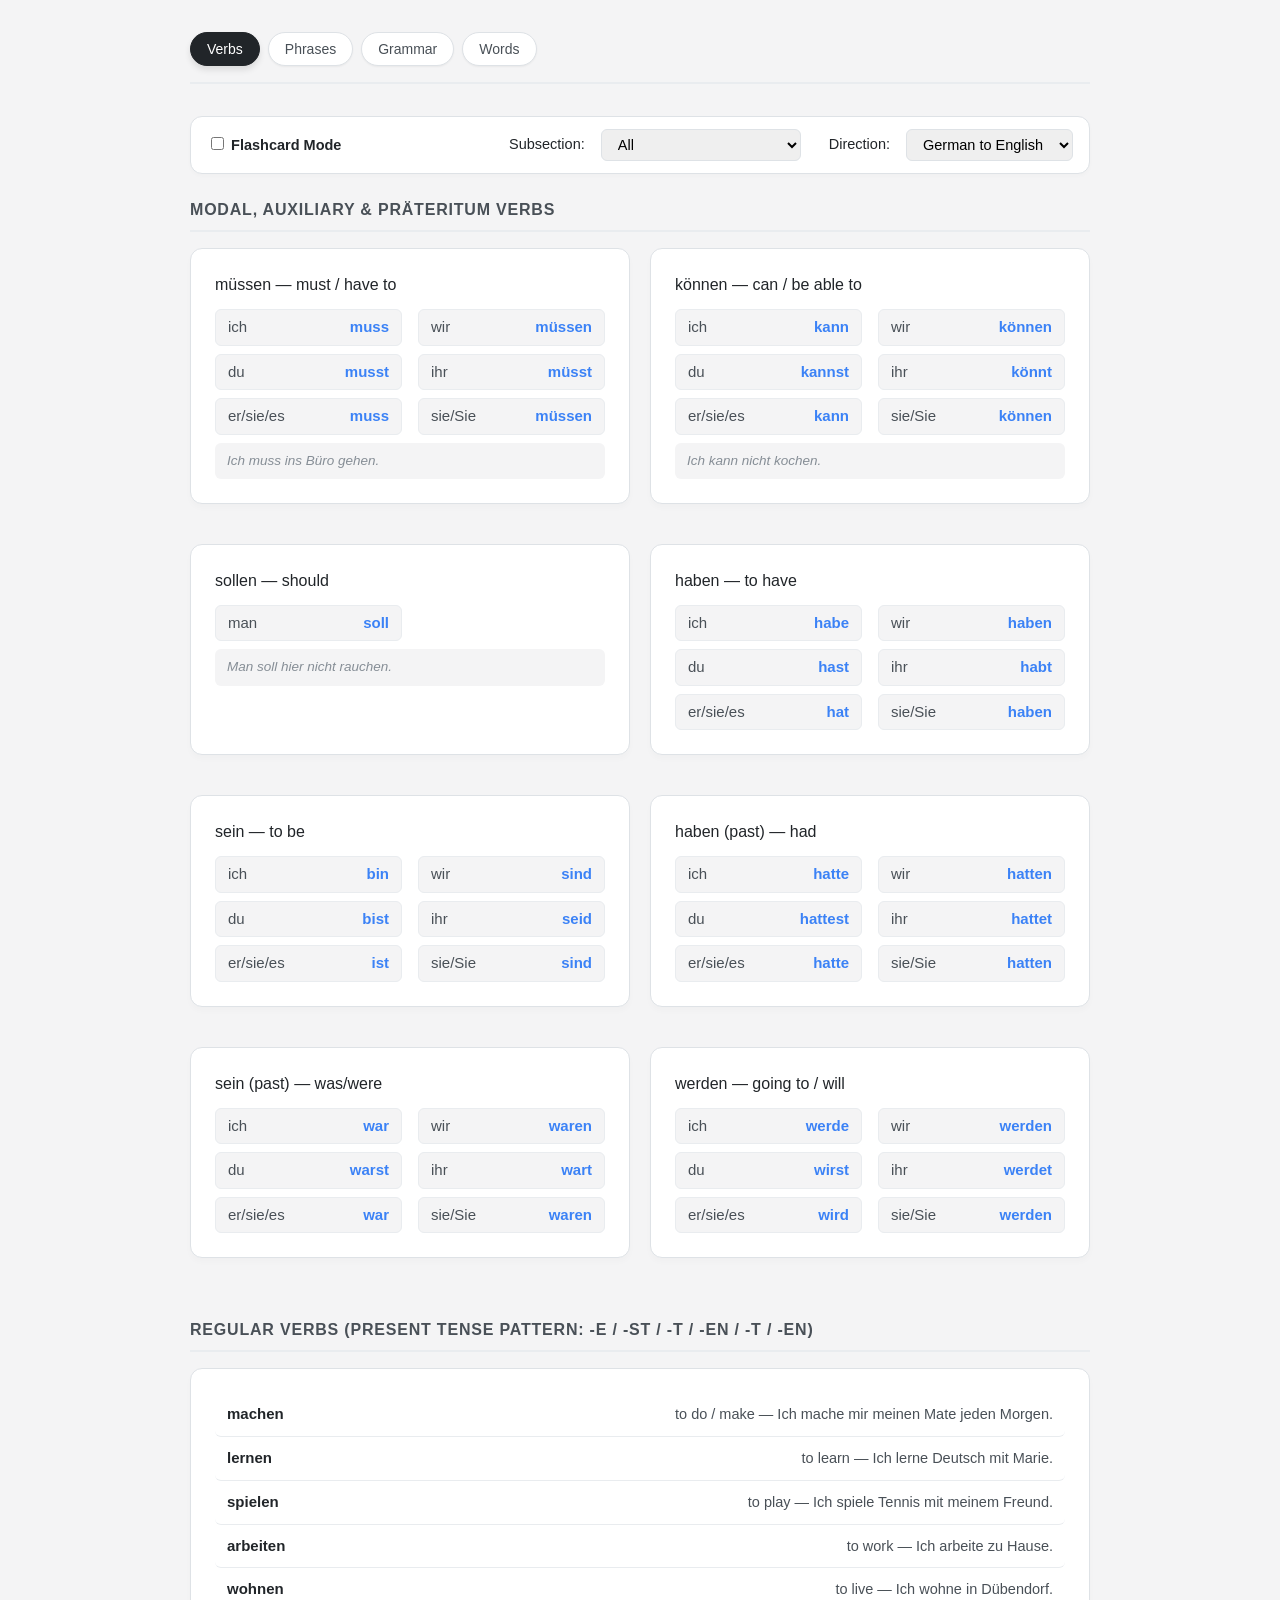
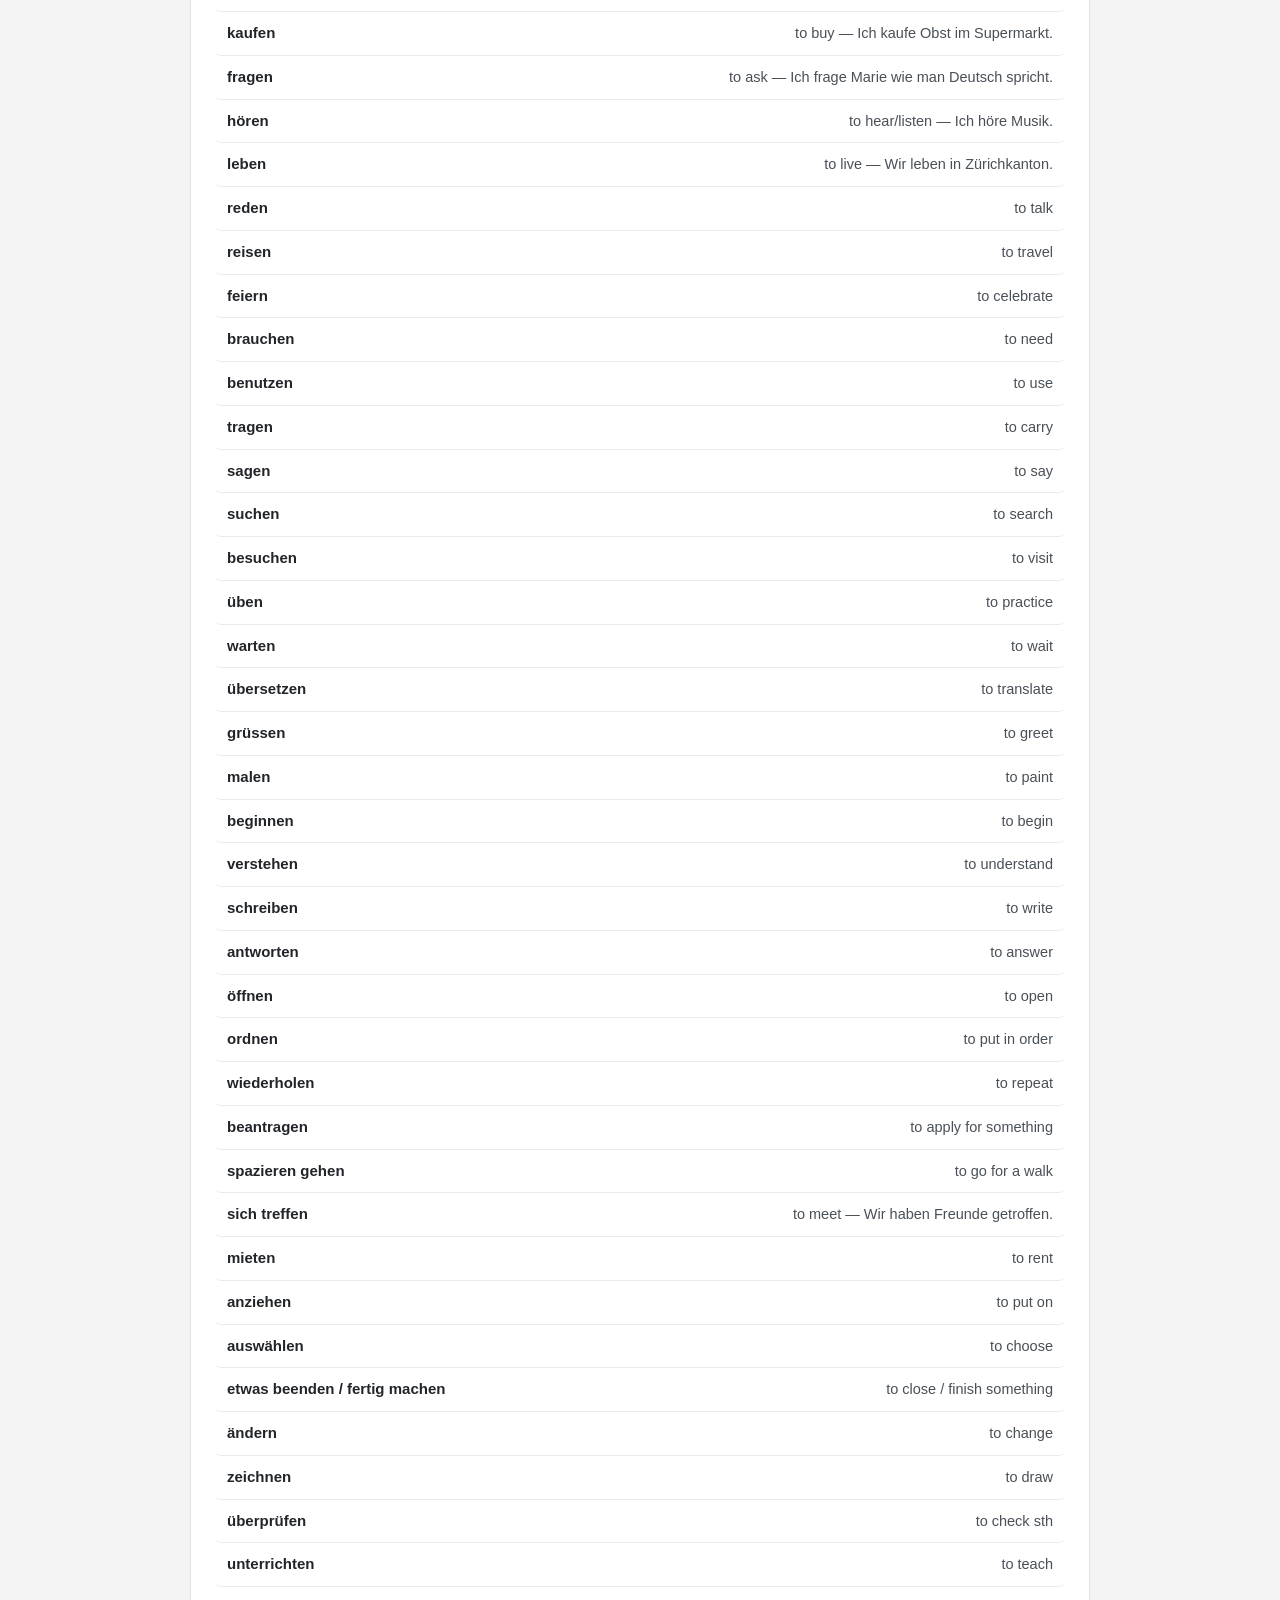
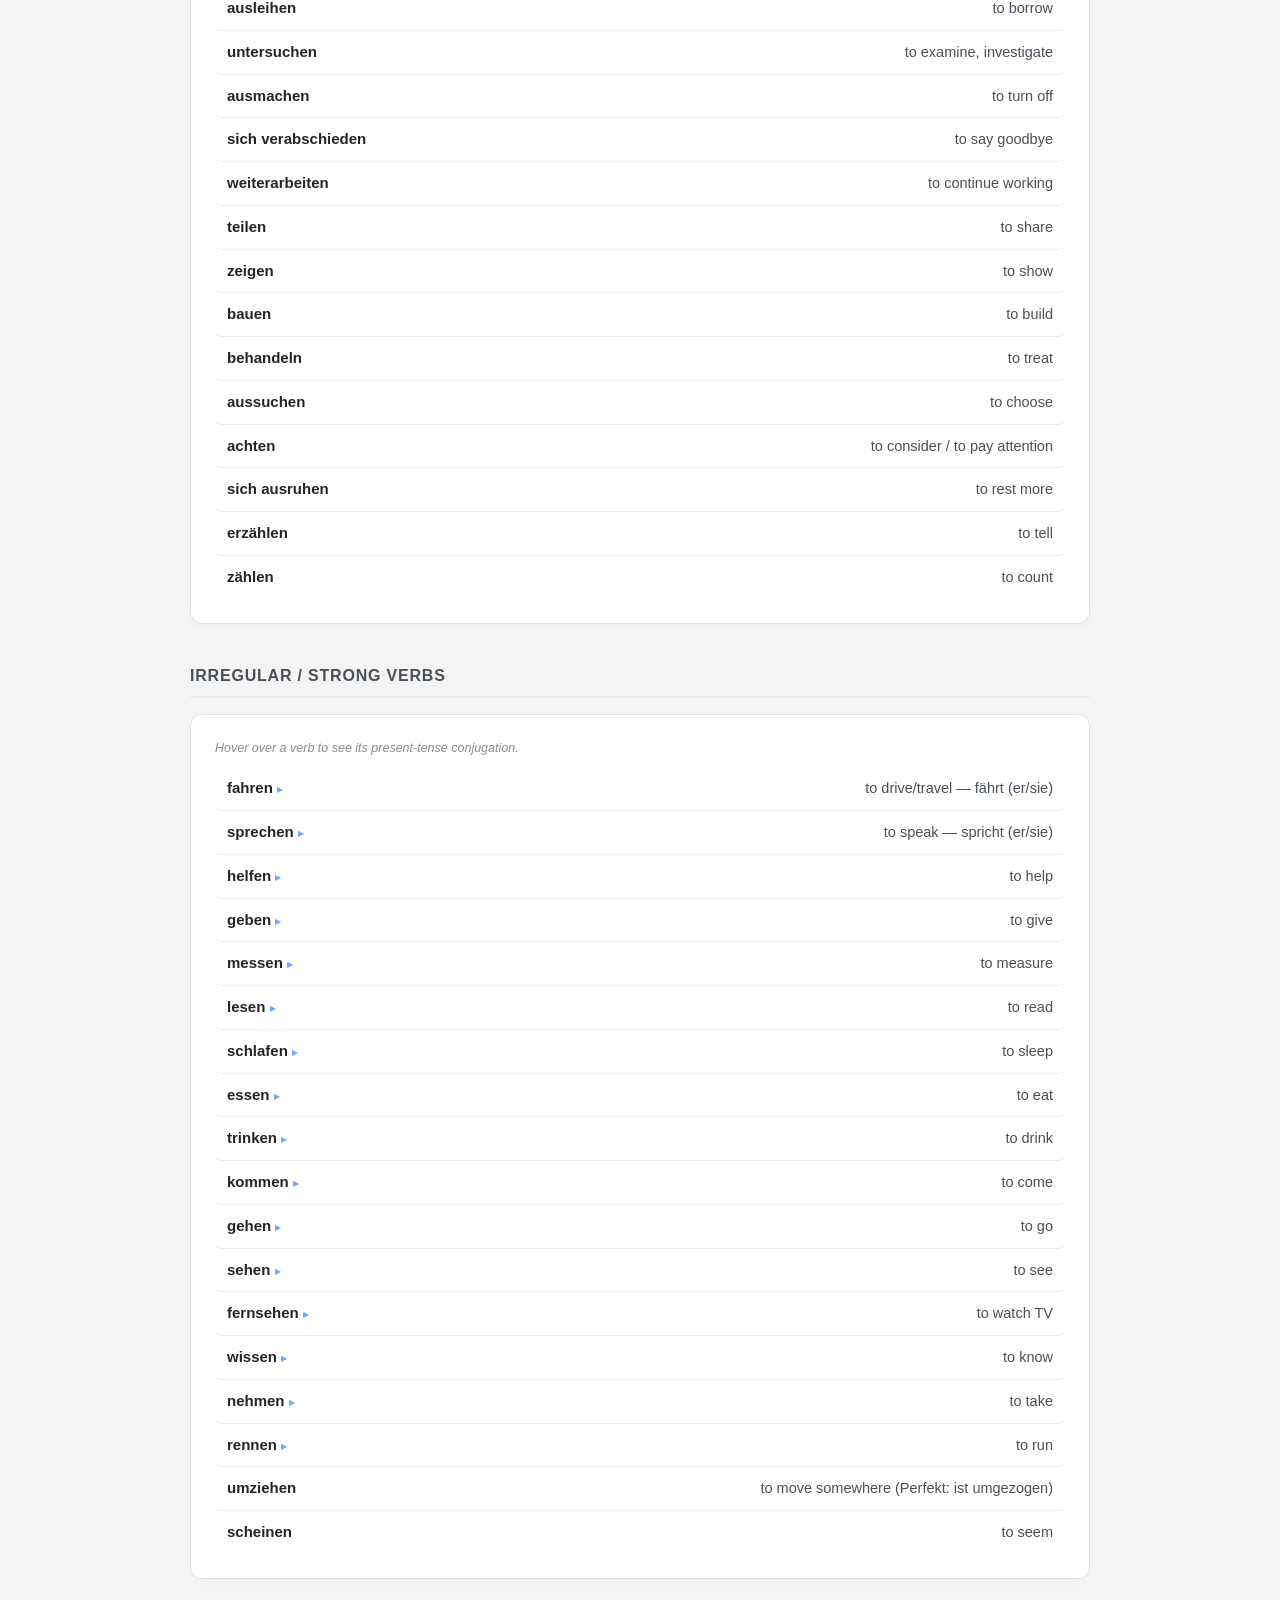
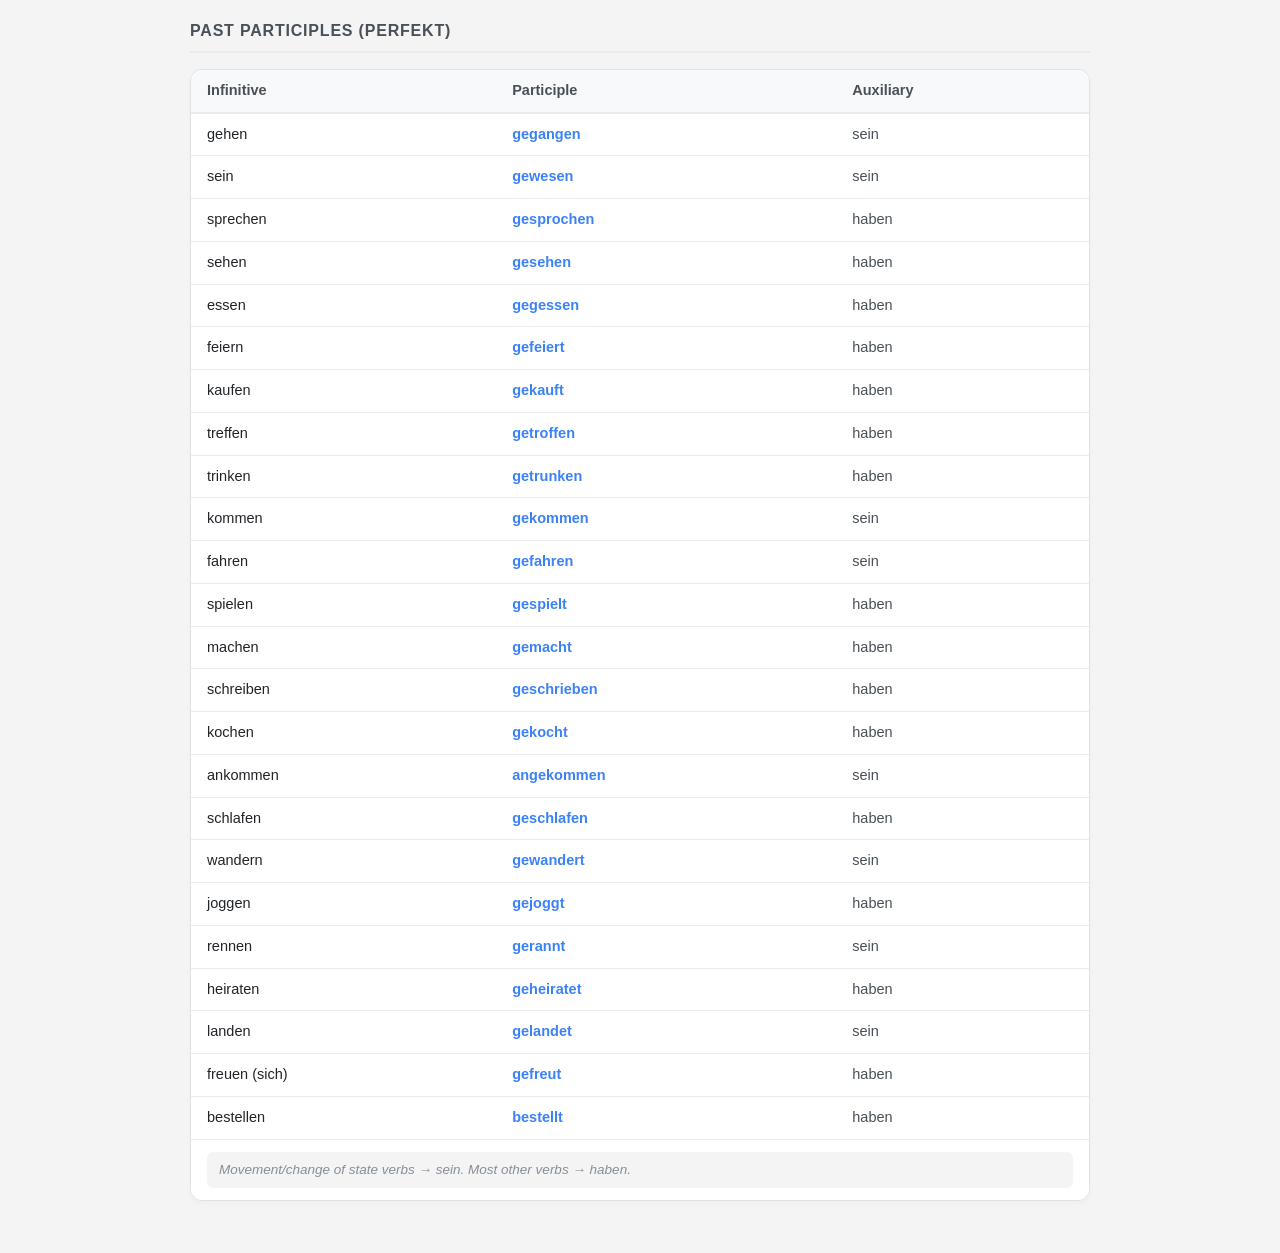
==== index.html @ 693af7bb "Rename file for github pages" ====
<!DOCTYPE html>
<html lang="de">
<head>
  <meta charset="UTF-8">
  <meta name="viewport" content="width=device-width, initial-scale=1.0">
  <title>German Study Notes</title>
</head>
<body>
<h2 class="sr-only">German study notes organized by category with tabs for verbs, phrases, grammar, vocabulary, and
  connectors</h2>

<style>
  :root {
    --color-background-primary: #ffffff;
    --color-background-secondary: #f4f4f5;
    --color-border-primary: #dee2e6;
    --color-border-secondary: #e9ecef;
    --color-border-tertiary: #f8f9fa;
    --color-text-primary: #212529;
    --color-text-secondary: #495057;
    --color-text-tertiary: #868e96;
    --color-accent: #3b82f6;
    --color-accent-light: #eff6ff;
    --border-radius-lg: 12px;
    --border-radius-sm: 6px;
    --tab-active-bg: var(--color-text-primary);
  }

  body {
    margin: 0 auto;
    max-width: 900px;
    padding: 2rem 1.5rem;
    font-family: -apple-system, BlinkMacSystemFont, "Segoe UI", Roboto, Helvetica, Arial, sans-serif;
    background-color: var(--color-background-secondary);
    color: var(--color-text-primary);
    line-height: 1.5;
  }

  .sr-only {
    position: absolute;
    width: 1px;
    height: 1px;
    padding: 0;
    margin: -1px;
    overflow: hidden;
    clip: rect(0, 0, 0, 0);
    white-space: nowrap;
    border-width: 0;
  }

  .nav {
    display: flex;
    flex-wrap: wrap;
    gap: 8px;
    padding: 0 0 1rem;
    border-bottom: 2px solid var(--color-border-secondary);
    margin-bottom: 2rem;
  }

  .tab {
    font-size: 14px;
    font-weight: 500;
    padding: 8px 16px;
    border-radius: 24px;
    border: 1px solid var(--color-border-primary);
    background: var(--color-background-primary);
    cursor: pointer;
    color: var(--color-text-secondary);
    transition: all 0.2s ease;
    box-shadow: 0 1px 2px rgba(0, 0, 0, 0.05);
  }

  .tab:hover {
    background: var(--color-border-tertiary);
    color: var(--color-text-primary);
  }

  .tab.active {
    background: var(--tab-active-bg);
    color: var(--color-background-primary);
    border-color: var(--tab-active-bg);
    box-shadow: 0 4px 6px rgba(0, 0, 0, 0.1);
  }

  .section {
    display: none;
    animation: fadeIn 0.3s ease;
  }

  .section.visible {
    display: block;
  }

  @keyframes fadeIn {
    from {
      opacity: 0;
      transform: translateY(5px);
    }

    to {
      opacity: 1;
      transform: translateY(0);
    }
  }

  h3 {
    font-size: 16px;
    font-weight: 600;
    color: var(--color-text-secondary);
    text-transform: uppercase;
    letter-spacing: 0.05em;
    margin: 2.5rem 0 1rem;
    border-bottom: 2px solid var(--color-border-secondary);
    padding-bottom: 8px;
  }

  h3:first-child {
    margin-top: 0;
  }

  .card {
    background: var(--color-background-primary);
    border: 1px solid var(--color-border-primary);
    border-radius: var(--border-radius-lg);
    padding: 1.5rem;
    margin-bottom: 1.25rem;
    box-shadow: 0 4px 6px rgba(0, 0, 0, 0.02);
  }

  .row {
    display: flex;
    justify-content: space-between;
    align-items: baseline;
    gap: 1.5rem;
    padding: 10px 12px;
    border-bottom: 1px solid var(--color-border-secondary);
    font-size: 15px;
    border-radius: var(--border-radius-sm);
    transition: background-color 0.15s;
  }

  .row:hover {
    background-color: var(--color-background-secondary);
  }

  .row:last-child {
    border-bottom: none;
  }

  .de {
    font-weight: 600;
    color: var(--color-text-primary);
    flex: 1;
  }

  .en {
    color: var(--color-text-secondary);
    font-size: 14.5px;
    text-align: right;
    flex: 1;
  }

  .note {
    font-size: 13.5px;
    color: var(--color-text-tertiary);
    margin-top: 8px;
    font-style: italic;
    padding: 8px 12px;
    background: var(--color-background-secondary);
    border-radius: var(--border-radius-sm);
  }

  .conj-grid {
    display: grid;
    grid-template-columns: 1fr 1fr;
    gap: 8px 16px;
    font-size: 15px;
    margin-top: 12px;
  }

  .conj-row {
    display: flex;
    justify-content: space-between;
    padding: 6px 12px;
    background: var(--color-background-secondary);
    border-radius: var(--border-radius-sm);
    border: 1px solid var(--color-border-secondary);
  }

  .pronoun {
    color: var(--color-text-secondary);
    font-weight: 500;
  }

  .verb-form {
    font-weight: 600;
    color: var(--color-accent);
  }

  .two-col {
    display: grid;
    grid-template-columns: 1fr 1fr;
    gap: 20px;
  }

  .phrase-block {
    border-left: 4px solid var(--color-accent);
    padding: 12px 16px;
    margin-bottom: 16px;
    background: var(--color-accent-light);
    border-radius: 0 var(--border-radius-sm) var(--border-radius-sm) 0;
  }

  .phrase-de {
    font-weight: 600;
    font-size: 16px;
    margin-bottom: 4px;
    color: var(--color-text-primary);
  }

  .phrase-en {
    font-size: 14.5px;
    color: var(--color-text-secondary);
  }

  .phrase-note {
    font-size: 13px;
    color: var(--color-text-secondary);
    margin-top: 6px;
    font-style: italic;
    opacity: 0.8;
  }

  .search-bar {
    width: 100%;
    box-sizing: border-box;
    margin-bottom: 1.5rem;
    font-size: 15px;
    padding: 10px 16px;
    border: 1px solid var(--color-border-primary);
    border-radius: var(--border-radius-lg);
    box-shadow: inset 0 1px 3px rgba(0, 0, 0, 0.05);
  }

  .table-wrapper {
    overflow: visible;
    border: 1px solid var(--color-border-secondary);
    border-radius: var(--border-radius-sm);
  }

  .table-styled {
    width: 100%;
    border-collapse: collapse;
    font-size: 14.5px;
  }

  .table-styled th {
    text-align: left;
    padding: 10px 16px;
    background: var(--color-border-tertiary);
    font-weight: 600;
    color: var(--color-text-secondary);
    border-bottom: 2px solid var(--color-border-secondary);
    white-space: nowrap;
  }

  .table-styled td {
    padding: 10px 16px;
    border-bottom: 1px solid var(--color-border-secondary);
  }

  .table-styled tr:hover td {
    background-color: var(--color-background-secondary);
  }

  /* Flashcards Styles */
  .controls-bar {
    display: flex;
    gap: 16px;
    align-items: center;
    margin-bottom: 1.5rem;
    padding: 12px 16px;
    background: var(--color-background-primary);
    border: 1px solid var(--color-border-primary);
    border-radius: var(--border-radius-lg);
    box-shadow: 0 2px 4px rgba(0, 0, 0, 0.02);
    flex-wrap: wrap;
  }

  .controls-bar select,
  .controls-bar input,
  .controls-bar label {
    font-size: 14.5px;
    cursor: pointer;
  }

  .controls-bar select {
    padding: 6px 12px;
    border-radius: var(--border-radius-sm);
    border: 1px solid var(--color-border-primary);
  }

  .fc-container {
    display: flex;
    flex-direction: column;
    align-items: center;
    margin-top: 1rem;
  }

  .fc-stats {
    font-size: 14px;
    color: var(--color-text-secondary);
    margin-bottom: 12px;
    font-weight: 500;
  }

  .fc-card {
    width: 100%;
    max-width: 600px;
    min-height: 250px;
    background: var(--color-background-primary);
    border: 2px solid var(--color-border-primary);
    border-radius: var(--border-radius-lg);
    box-shadow: 0 8px 16px rgba(0, 0, 0, 0.06);
    display: flex;
    flex-direction: column;
    justify-content: center;
    align-items: center;
    text-align: center;
    padding: 2rem;
    cursor: pointer;
    transition: transform 0.2s, box-shadow 0.2s;
    position: relative;
  }

  .fc-card:hover {
    transform: translateY(-2px);
    box-shadow: 0 12px 20px rgba(0, 0, 0, 0.08);
  }

  .fc-content {
    font-size: 20px;
    font-weight: 500;
    width: 100%;
  }

  .fc-content.back {
    margin-top: 24px;
    padding-top: 24px;
    border-top: 1px dashed var(--color-border-secondary);
    color: var(--color-accent);
  }

  .fc-nav-buttons {
    display: flex;
    gap: 16px;
    margin-top: 24px;
  }

  .fc-nav-buttons button {
    padding: 10px 24px;
    font-size: 15px;
    font-weight: 600;
    border: none;
    background: var(--color-text-primary);
    color: #fff;
    border-radius: 24px;
    cursor: pointer;
    transition: opacity 0.2s;
  }

  .fc-nav-buttons button:hover {
    opacity: 0.85;
  }

  @media (max-width: 600px) {
    .two-col {
      grid-template-columns: 1fr;
    }

    .row {
      flex-direction: column;
      align-items: flex-start;
      gap: 4px;
    }

    .en {
      text-align: left;
    }
  }

  /* Hover conjugation tooltip */
  .has-conj {
    position: relative;
    cursor: default;
  }

  .has-conj::after {
    content: " ▸";
    font-size: 11px;
    color: var(--color-accent);
    opacity: 0.7;
  }

  .conj-tooltip {
    display: none;
    position: absolute;
    left: 0;
    top: calc(100% + 6px);
    z-index: 100;
    background: var(--color-background-primary);
    border: 1px solid var(--color-border-primary);
    border-radius: var(--border-radius-lg);
    box-shadow: 0 8px 24px rgba(0, 0, 0, 0.12);
    padding: 12px 14px;
    min-width: 220px;
    font-size: 13px;
    color: var(--color-text-primary);
    white-space: nowrap;
    pointer-events: none;
  }

  .has-conj:hover .conj-tooltip,
  .has-conj:focus .conj-tooltip {
    display: block;
  }

  .conj-tooltip .ct-title {
    font-weight: 600;
    font-size: 12px;
    text-transform: uppercase;
    letter-spacing: 0.06em;
    color: var(--color-text-tertiary);
    margin-bottom: 8px;
  }

  .conj-tooltip .ct-grid {
    display: grid;
    grid-template-columns: 1fr 1fr;
    gap: 4px 16px;
  }

  .conj-tooltip .ct-row {
    display: flex;
    gap: 6px;
  }

  .conj-tooltip .ct-pro {
    color: var(--color-text-secondary);
    min-width: 52px;
  }

  .conj-tooltip .ct-vf {
    font-weight: 600;
    color: var(--color-accent);
  }

  .conj-tooltip .ct-aux {
    font-size: 11px;
    color: var(--color-text-tertiary);
    margin-top: 8px;
    padding-top: 6px;
    border-top: 1px solid var(--color-border-secondary);
  }
</style>

<div class="nav">
  <button class="tab active" onclick="show('verbs')">Verbs</button>
  <button class="tab" onclick="show('phrases')">Phrases</button>
  <button class="tab" onclick="show('grammar')">Grammar</button>
  <button class="tab" onclick="show('words')">Words</button>
</div>

<div class="controls-bar">
  <label style="font-weight: 600;">
    <input type="checkbox" id="flashcardToggle" onchange="toggleFlashcards()"> Flashcard Mode
  </label>
  <div style="flex:1"></div>
  <label>Subsection:</label>
  <select id="flashcardSubsection" onchange="regenerateFlashcards()" style="max-width:200px; margin-right:12px;">
    <option value="all">All</option>
  </select>
  <label>Direction:</label>
  <select id="flashcardDirection" onchange="regenerateFlashcards()">
    <option value="de-en">German to English</option>
    <option value="en-de">English to German</option>
    <option value="random">Random</option>
  </select>
</div>

<div id="flashcards-wrapper" class="section">
  <div class="fc-container">
    <div class="fc-stats">Card <span id="fc-current">0</span> of <span id="fc-total">0</span></div>
    <div class="fc-card" onclick="flipCard()">
      <div class="fc-content front" id="fc-front">No cards available in this section.</div>
      <div class="fc-content back" id="fc-back" style="display:none;"></div>
      <div style="position:absolute; bottom: 8px; right: 12px; font-size:11px; color:var(--color-text-tertiary);">Click
        card to reveal</div>
    </div>
    <div class="fc-nav-buttons">
      <button onclick="prevCard(event)">Previous</button>
      <button onclick="nextCard(event)">Next</button>
    </div>
  </div>
</div>

<div id="verbs" class="section visible">

  <h3>Modal, Auxiliary & Präteritum verbs</h3>
  <div class="two-col">
    <div class="card">
      <div style="font-weight:500;margin-bottom:8px">müssen — must / have to</div>
      <div class="conj-grid">
        <div class="conj-row"><span class="pronoun">ich</span><span class="verb-form">muss</span></div>
        <div class="conj-row"><span class="pronoun">wir</span><span class="verb-form">müssen</span></div>
        <div class="conj-row"><span class="pronoun">du</span><span class="verb-form">musst</span></div>
        <div class="conj-row"><span class="pronoun">ihr</span><span class="verb-form">müsst</span></div>
        <div class="conj-row"><span class="pronoun">er/sie/es</span><span class="verb-form">muss</span></div>
        <div class="conj-row"><span class="pronoun">sie/Sie</span><span class="verb-form">müssen</span></div>
      </div>
      <div class="note" style="margin-top:8px">Ich muss ins Büro gehen.</div>
    </div>
    <div class="card">
      <div style="font-weight:500;margin-bottom:8px">können — can / be able to</div>
      <div class="conj-grid">
        <div class="conj-row"><span class="pronoun">ich</span><span class="verb-form">kann</span></div>
        <div class="conj-row"><span class="pronoun">wir</span><span class="verb-form">können</span></div>
        <div class="conj-row"><span class="pronoun">du</span><span class="verb-form">kannst</span></div>
        <div class="conj-row"><span class="pronoun">ihr</span><span class="verb-form">könnt</span></div>
        <div class="conj-row"><span class="pronoun">er/sie/es</span><span class="verb-form">kann</span></div>
        <div class="conj-row"><span class="pronoun">sie/Sie</span><span class="verb-form">können</span></div>
      </div>
      <div class="note" style="margin-top:8px">Ich kann nicht kochen.</div>
    </div>
    <div class="card">
      <div style="font-weight:500;margin-bottom:8px">sollen — should</div>
      <div class="conj-grid">
        <div class="conj-row"><span class="pronoun">man</span><span class="verb-form">soll</span></div>
      </div>
      <div class="note" style="margin-top:8px">Man soll hier nicht rauchen.</div>
    </div>
    <div class="card">
      <div style="font-weight:500;margin-bottom:8px">haben — to have</div>
      <div class="conj-grid">
        <div class="conj-row"><span class="pronoun">ich</span><span class="verb-form">habe</span></div>
        <div class="conj-row"><span class="pronoun">wir</span><span class="verb-form">haben</span></div>
        <div class="conj-row"><span class="pronoun">du</span><span class="verb-form">hast</span></div>
        <div class="conj-row"><span class="pronoun">ihr</span><span class="verb-form">habt</span></div>
        <div class="conj-row"><span class="pronoun">er/sie/es</span><span class="verb-form">hat</span></div>
        <div class="conj-row"><span class="pronoun">sie/Sie</span><span class="verb-form">haben</span></div>
      </div>
    </div>
    <div class="card">
      <div style="font-weight:500;margin-bottom:8px">sein — to be</div>
      <div class="conj-grid">
        <div class="conj-row"><span class="pronoun">ich</span><span class="verb-form">bin</span></div>
        <div class="conj-row"><span class="pronoun">wir</span><span class="verb-form">sind</span></div>
        <div class="conj-row"><span class="pronoun">du</span><span class="verb-form">bist</span></div>
        <div class="conj-row"><span class="pronoun">ihr</span><span class="verb-form">seid</span></div>
        <div class="conj-row"><span class="pronoun">er/sie/es</span><span class="verb-form">ist</span></div>
        <div class="conj-row"><span class="pronoun">sie/Sie</span><span class="verb-form">sind</span></div>
      </div>
    </div>
    <div class="card">
      <div style="font-weight:500;margin-bottom:8px">haben (past) — had</div>
      <div class="conj-grid">
        <div class="conj-row"><span class="pronoun">ich</span><span class="verb-form">hatte</span></div>
        <div class="conj-row"><span class="pronoun">wir</span><span class="verb-form">hatten</span></div>
        <div class="conj-row"><span class="pronoun">du</span><span class="verb-form">hattest</span></div>
        <div class="conj-row"><span class="pronoun">ihr</span><span class="verb-form">hattet</span></div>
        <div class="conj-row"><span class="pronoun">er/sie/es</span><span class="verb-form">hatte</span></div>
        <div class="conj-row"><span class="pronoun">sie/Sie</span><span class="verb-form">hatten</span></div>
      </div>
    </div>
    <div class="card">
      <div style="font-weight:500;margin-bottom:8px">sein (past) — was/were</div>
      <div class="conj-grid">
        <div class="conj-row"><span class="pronoun">ich</span><span class="verb-form">war</span></div>
        <div class="conj-row"><span class="pronoun">wir</span><span class="verb-form">waren</span></div>
        <div class="conj-row"><span class="pronoun">du</span><span class="verb-form">warst</span></div>
        <div class="conj-row"><span class="pronoun">ihr</span><span class="verb-form">wart</span></div>
        <div class="conj-row"><span class="pronoun">er/sie/es</span><span class="verb-form">war</span></div>
        <div class="conj-row"><span class="pronoun">sie/Sie</span><span class="verb-form">waren</span></div>
      </div>
    </div>
    <div class="card">
      <div style="font-weight:500;margin-bottom:8px">werden — going to / will</div>
      <div class="conj-grid">
        <div class="conj-row"><span class="pronoun">ich</span><span class="verb-form">werde</span></div>
        <div class="conj-row"><span class="pronoun">wir</span><span class="verb-form">werden</span></div>
        <div class="conj-row"><span class="pronoun">du</span><span class="verb-form">wirst</span></div>
        <div class="conj-row"><span class="pronoun">ihr</span><span class="verb-form">werdet</span></div>
        <div class="conj-row"><span class="pronoun">er/sie/es</span><span class="verb-form">wird</span></div>
        <div class="conj-row"><span class="pronoun">sie/Sie</span><span class="verb-form">werden</span></div>
      </div>
    </div>
  </div>

  <h3>Regular verbs (present tense pattern: -e / -st / -t / -en / -t / -en)</h3>
  <div class="card">
    <div class="row"><span class="de">machen</span><span class="en">to do / make — Ich mache mir meinen Mate jeden
        Morgen.</span></div>
    <div class="row"><span class="de">lernen</span><span class="en">to learn — Ich lerne Deutsch mit Marie.</span></div>
    <div class="row"><span class="de">spielen</span><span class="en">to play — Ich spiele Tennis mit meinem
        Freund.</span></div>
    <div class="row"><span class="de">arbeiten</span><span class="en">to work — Ich arbeite zu Hause.</span></div>
    <div class="row"><span class="de">wohnen</span><span class="en">to live — Ich wohne in Dübendorf.</span></div>
    <div class="row"><span class="de">kaufen</span><span class="en">to buy — Ich kaufe Obst im Supermarkt.</span></div>
    <div class="row"><span class="de">fragen</span><span class="en">to ask — Ich frage Marie wie man Deutsch
        spricht.</span></div>
    <div class="row"><span class="de">hören</span><span class="en">to hear/listen — Ich höre Musik.</span></div>
    <div class="row"><span class="de">leben</span><span class="en">to live — Wir leben in Zürichkanton.</span></div>
    <div class="row"><span class="de">reden</span><span class="en">to talk</span></div>
    <div class="row"><span class="de">reisen</span><span class="en">to travel</span></div>
    <div class="row"><span class="de">feiern</span><span class="en">to celebrate</span></div>
    <div class="row"><span class="de">brauchen</span><span class="en">to need</span></div>
    <div class="row"><span class="de">benutzen</span><span class="en">to use</span></div>
    <div class="row"><span class="de">tragen</span><span class="en">to carry</span></div>
    <div class="row"><span class="de">sagen</span><span class="en">to say</span></div>
    <div class="row"><span class="de">suchen</span><span class="en">to search</span></div>
    <div class="row"><span class="de">besuchen</span><span class="en">to visit</span></div>
    <div class="row"><span class="de">üben</span><span class="en">to practice</span></div>
    <div class="row"><span class="de">warten</span><span class="en">to wait</span></div>
    <div class="row"><span class="de">übersetzen</span><span class="en">to translate</span></div>
    <div class="row"><span class="de">grüssen</span><span class="en">to greet</span></div>
    <div class="row"><span class="de">malen</span><span class="en">to paint</span></div>
    <div class="row"><span class="de">beginnen</span><span class="en">to begin</span></div>
    <div class="row"><span class="de">verstehen</span><span class="en">to understand</span></div>
    <div class="row"><span class="de">schreiben</span><span class="en">to write</span></div>
    <div class="row"><span class="de">antworten</span><span class="en">to answer</span></div>
    <div class="row"><span class="de">öffnen</span><span class="en">to open</span></div>
    <div class="row"><span class="de">ordnen</span><span class="en">to put in order</span></div>
    <div class="row"><span class="de">wiederholen</span><span class="en">to repeat</span></div>
    <div class="row"><span class="de">beantragen</span><span class="en">to apply for something</span></div>
    <div class="row"><span class="de">spazieren gehen</span><span class="en">to go for a walk</span></div>
    <div class="row"><span class="de">sich treffen</span><span class="en">to meet — Wir haben Freunde getroffen.</span>
    </div>
    <div class="row"><span class="de">mieten</span><span class="en">to rent</span></div>
    <div class="row"><span class="de">anziehen</span><span class="en">to put on</span></div>
    <div class="row"><span class="de">auswählen</span><span class="en">to choose</span></div>
    <div class="row"><span class="de">etwas beenden / fertig machen</span><span class="en">to close / finish
        something</span></div>
    <div class="row"><span class="de">ändern</span><span class="en">to change</span></div>
    <div class="row"><span class="de">zeichnen</span><span class="en">to draw</span></div>
    <div class="row"><span class="de">überprüfen</span><span class="en">to check sth</span></div>
    <div class="row"><span class="de">unterrichten</span><span class="en">to teach</span></div>
    <div class="row"><span class="de">ausleihen</span><span class="en">to borrow</span></div>
    <div class="row"><span class="de">untersuchen</span><span class="en">to examine, investigate</span></div>
    <div class="row"><span class="de">ausmachen</span><span class="en">to turn off</span></div>
    <div class="row"><span class="de">sich verabschieden</span><span class="en">to say goodbye</span></div>
    <div class="row"><span class="de">weiterarbeiten</span><span class="en">to continue working</span></div>
    <div class="row"><span class="de">teilen</span><span class="en">to share</span></div>
    <div class="row"><span class="de">zeigen</span><span class="en">to show</span></div>
    <div class="row"><span class="de">bauen</span><span class="en">to build</span></div>
    <div class="row"><span class="de">behandeln</span><span class="en">to treat</span></div>
    <div class="row"><span class="de">aussuchen</span><span class="en">to choose</span></div>
    <div class="row"><span class="de">achten</span><span class="en">to consider / to pay attention</span></div>
    <div class="row"><span class="de">sich ausruhen</span><span class="en">to rest more</span></div>
    <div class="row"><span class="de">erzählen</span><span class="en">to tell</span></div>
    <div class="row"><span class="de">zählen</span><span class="en">to count</span></div>
  </div>

  <h3>Irregular / strong verbs</h3>
  <div class="card">
    <p style="font-size:12.5px;color:var(--color-text-tertiary);margin:0 0 10px;font-style:italic;">Hover over a verb to
      see its present-tense conjugation.</p>
    <div class="row"><span class="de has-conj">fahren
        <div class="conj-tooltip">
          <div class="ct-title">fahren — to drive/travel</div>
          <div class="ct-grid">
            <div class="ct-row"><span class="ct-pro">ich</span><span class="ct-vf">fahre</span></div>
            <div class="ct-row"><span class="ct-pro">wir</span><span class="ct-vf">fahren</span></div>
            <div class="ct-row"><span class="ct-pro">du</span><span class="ct-vf">fährst</span></div>
            <div class="ct-row"><span class="ct-pro">ihr</span><span class="ct-vf">fahrt</span></div>
            <div class="ct-row"><span class="ct-pro">er/sie/es</span><span class="ct-vf">fährt</span></div>
            <div class="ct-row"><span class="ct-pro">sie/Sie</span><span class="ct-vf">fahren</span></div>
          </div>
        </div>
      </span><span class="en">to drive/travel — fährt (er/sie)</span></div>
    <div class="row"><span class="de has-conj">sprechen
        <div class="conj-tooltip">
          <div class="ct-title">sprechen — to speak</div>
          <div class="ct-grid">
            <div class="ct-row"><span class="ct-pro">ich</span><span class="ct-vf">spreche</span></div>
            <div class="ct-row"><span class="ct-pro">wir</span><span class="ct-vf">sprechen</span></div>
            <div class="ct-row"><span class="ct-pro">du</span><span class="ct-vf">sprichst</span></div>
            <div class="ct-row"><span class="ct-pro">ihr</span><span class="ct-vf">sprecht</span></div>
            <div class="ct-row"><span class="ct-pro">er/sie/es</span><span class="ct-vf">spricht</span></div>
            <div class="ct-row"><span class="ct-pro">sie/Sie</span><span class="ct-vf">sprechen</span></div>
          </div>
        </div>
      </span><span class="en">to speak — spricht (er/sie)</span></div>
    <div class="row"><span class="de has-conj">helfen
        <div class="conj-tooltip">
          <div class="ct-title">helfen — to help</div>
          <div class="ct-grid">
            <div class="ct-row"><span class="ct-pro">ich</span><span class="ct-vf">helfe</span></div>
            <div class="ct-row"><span class="ct-pro">wir</span><span class="ct-vf">helfen</span></div>
            <div class="ct-row"><span class="ct-pro">du</span><span class="ct-vf">hilfst</span></div>
            <div class="ct-row"><span class="ct-pro">ihr</span><span class="ct-vf">helft</span></div>
            <div class="ct-row"><span class="ct-pro">er/sie/es</span><span class="ct-vf">hilft</span></div>
            <div class="ct-row"><span class="ct-pro">sie/Sie</span><span class="ct-vf">helfen</span></div>
          </div>
        </div>
      </span><span class="en">to help</span></div>
    <div class="row"><span class="de has-conj">geben
        <div class="conj-tooltip">
          <div class="ct-title">geben — to give</div>
          <div class="ct-grid">
            <div class="ct-row"><span class="ct-pro">ich</span><span class="ct-vf">gebe</span></div>
            <div class="ct-row"><span class="ct-pro">wir</span><span class="ct-vf">geben</span></div>
            <div class="ct-row"><span class="ct-pro">du</span><span class="ct-vf">gibst</span></div>
            <div class="ct-row"><span class="ct-pro">ihr</span><span class="ct-vf">gebt</span></div>
            <div class="ct-row"><span class="ct-pro">er/sie/es</span><span class="ct-vf">gibt</span></div>
            <div class="ct-row"><span class="ct-pro">sie/Sie</span><span class="ct-vf">geben</span></div>
          </div>
        </div>
      </span><span class="en">to give</span></div>
    <div class="row"><span class="de has-conj">messen
        <div class="conj-tooltip">
          <div class="ct-title">messen — to measure</div>
          <div class="ct-grid">
            <div class="ct-row"><span class="ct-pro">ich</span><span class="ct-vf">messe</span></div>
            <div class="ct-row"><span class="ct-pro">wir</span><span class="ct-vf">messen</span></div>
            <div class="ct-row"><span class="ct-pro">du</span><span class="ct-vf">misst</span></div>
            <div class="ct-row"><span class="ct-pro">ihr</span><span class="ct-vf">messt</span></div>
            <div class="ct-row"><span class="ct-pro">er/sie/es</span><span class="ct-vf">misst</span></div>
            <div class="ct-row"><span class="ct-pro">sie/Sie</span><span class="ct-vf">messen</span></div>
          </div>
        </div>
      </span><span class="en">to measure</span></div>
    <div class="row"><span class="de has-conj">lesen
        <div class="conj-tooltip">
          <div class="ct-title">lesen — to read</div>
          <div class="ct-grid">
            <div class="ct-row"><span class="ct-pro">ich</span><span class="ct-vf">lese</span></div>
            <div class="ct-row"><span class="ct-pro">wir</span><span class="ct-vf">lesen</span></div>
            <div class="ct-row"><span class="ct-pro">du</span><span class="ct-vf">liest</span></div>
            <div class="ct-row"><span class="ct-pro">ihr</span><span class="ct-vf">lest</span></div>
            <div class="ct-row"><span class="ct-pro">er/sie/es</span><span class="ct-vf">liest</span></div>
            <div class="ct-row"><span class="ct-pro">sie/Sie</span><span class="ct-vf">lesen</span></div>
          </div>
        </div>
      </span><span class="en">to read</span></div>
    <div class="row"><span class="de has-conj">schlafen
        <div class="conj-tooltip">
          <div class="ct-title">schlafen — to sleep</div>
          <div class="ct-grid">
            <div class="ct-row"><span class="ct-pro">ich</span><span class="ct-vf">schlafe</span></div>
            <div class="ct-row"><span class="ct-pro">wir</span><span class="ct-vf">schlafen</span></div>
            <div class="ct-row"><span class="ct-pro">du</span><span class="ct-vf">schläfst</span></div>
            <div class="ct-row"><span class="ct-pro">ihr</span><span class="ct-vf">schlaft</span></div>
            <div class="ct-row"><span class="ct-pro">er/sie/es</span><span class="ct-vf">schläft</span></div>
            <div class="ct-row"><span class="ct-pro">sie/Sie</span><span class="ct-vf">schlafen</span></div>
          </div>
        </div>
      </span><span class="en">to sleep</span></div>
    <div class="row"><span class="de has-conj">essen
        <div class="conj-tooltip">
          <div class="ct-title">essen — to eat</div>
          <div class="ct-grid">
            <div class="ct-row"><span class="ct-pro">ich</span><span class="ct-vf">esse</span></div>
            <div class="ct-row"><span class="ct-pro">wir</span><span class="ct-vf">essen</span></div>
            <div class="ct-row"><span class="ct-pro">du</span><span class="ct-vf">isst</span></div>
            <div class="ct-row"><span class="ct-pro">ihr</span><span class="ct-vf">esst</span></div>
            <div class="ct-row"><span class="ct-pro">er/sie/es</span><span class="ct-vf">isst</span></div>
            <div class="ct-row"><span class="ct-pro">sie/Sie</span><span class="ct-vf">essen</span></div>
          </div>
        </div>
      </span><span class="en">to eat</span></div>
    <div class="row"><span class="de has-conj">trinken
        <div class="conj-tooltip">
          <div class="ct-title">trinken — to drink</div>
          <div class="ct-grid">
            <div class="ct-row"><span class="ct-pro">ich</span><span class="ct-vf">trinke</span></div>
            <div class="ct-row"><span class="ct-pro">wir</span><span class="ct-vf">trinken</span></div>
            <div class="ct-row"><span class="ct-pro">du</span><span class="ct-vf">trinkst</span></div>
            <div class="ct-row"><span class="ct-pro">ihr</span><span class="ct-vf">trinkt</span></div>
            <div class="ct-row"><span class="ct-pro">er/sie/es</span><span class="ct-vf">trinkt</span></div>
            <div class="ct-row"><span class="ct-pro">sie/Sie</span><span class="ct-vf">trinken</span></div>
          </div>
        </div>
      </span><span class="en">to drink</span></div>
    <div class="row"><span class="de has-conj">kommen
        <div class="conj-tooltip">
          <div class="ct-title">kommen — to come</div>
          <div class="ct-grid">
            <div class="ct-row"><span class="ct-pro">ich</span><span class="ct-vf">komme</span></div>
            <div class="ct-row"><span class="ct-pro">wir</span><span class="ct-vf">kommen</span></div>
            <div class="ct-row"><span class="ct-pro">du</span><span class="ct-vf">kommst</span></div>
            <div class="ct-row"><span class="ct-pro">ihr</span><span class="ct-vf">kommt</span></div>
            <div class="ct-row"><span class="ct-pro">er/sie/es</span><span class="ct-vf">kommt</span></div>
            <div class="ct-row"><span class="ct-pro">sie/Sie</span><span class="ct-vf">kommen</span></div>
          </div>
        </div>
      </span><span class="en">to come</span></div>
    <div class="row"><span class="de has-conj">gehen
        <div class="conj-tooltip">
          <div class="ct-title">gehen — to go</div>
          <div class="ct-grid">
            <div class="ct-row"><span class="ct-pro">ich</span><span class="ct-vf">gehe</span></div>
            <div class="ct-row"><span class="ct-pro">wir</span><span class="ct-vf">gehen</span></div>
            <div class="ct-row"><span class="ct-pro">du</span><span class="ct-vf">gehst</span></div>
            <div class="ct-row"><span class="ct-pro">ihr</span><span class="ct-vf">geht</span></div>
            <div class="ct-row"><span class="ct-pro">er/sie/es</span><span class="ct-vf">geht</span></div>
            <div class="ct-row"><span class="ct-pro">sie/Sie</span><span class="ct-vf">gehen</span></div>
          </div>
        </div>
      </span><span class="en">to go</span></div>
    <div class="row"><span class="de has-conj">sehen
        <div class="conj-tooltip">
          <div class="ct-title">sehen — to see</div>
          <div class="ct-grid">
            <div class="ct-row"><span class="ct-pro">ich</span><span class="ct-vf">sehe</span></div>
            <div class="ct-row"><span class="ct-pro">wir</span><span class="ct-vf">sehen</span></div>
            <div class="ct-row"><span class="ct-pro">du</span><span class="ct-vf">siehst</span></div>
            <div class="ct-row"><span class="ct-pro">ihr</span><span class="ct-vf">seht</span></div>
            <div class="ct-row"><span class="ct-pro">er/sie/es</span><span class="ct-vf">sieht</span></div>
            <div class="ct-row"><span class="ct-pro">sie/Sie</span><span class="ct-vf">sehen</span></div>
          </div>
        </div>
      </span><span class="en">to see</span></div>
    <div class="row"><span class="de has-conj">fernsehen
        <div class="conj-tooltip">
          <div class="ct-title">fernsehen — to watch TV</div>
          <div class="ct-grid">
            <div class="ct-row"><span class="ct-pro">ich</span><span class="ct-vf">sehe fern</span></div>
            <div class="ct-row"><span class="ct-pro">wir</span><span class="ct-vf">sehen fern</span></div>
            <div class="ct-row"><span class="ct-pro">du</span><span class="ct-vf">siehst fern</span></div>
            <div class="ct-row"><span class="ct-pro">ihr</span><span class="ct-vf">seht fern</span></div>
            <div class="ct-row"><span class="ct-pro">er/sie/es</span><span class="ct-vf">sieht fern</span></div>
            <div class="ct-row"><span class="ct-pro">sie/Sie</span><span class="ct-vf">sehen fern</span></div>
          </div>
        </div>
      </span><span class="en">to watch TV</span></div>
    <div class="row"><span class="de has-conj">wissen
        <div class="conj-tooltip">
          <div class="ct-title">wissen — to know</div>
          <div class="ct-grid">
            <div class="ct-row"><span class="ct-pro">ich</span><span class="ct-vf">weiß</span></div>
            <div class="ct-row"><span class="ct-pro">wir</span><span class="ct-vf">wissen</span></div>
            <div class="ct-row"><span class="ct-pro">du</span><span class="ct-vf">weißt</span></div>
            <div class="ct-row"><span class="ct-pro">ihr</span><span class="ct-vf">wisst</span></div>
            <div class="ct-row"><span class="ct-pro">er/sie/es</span><span class="ct-vf">weiß</span></div>
            <div class="ct-row"><span class="ct-pro">sie/Sie</span><span class="ct-vf">wissen</span></div>
          </div>
        </div>
      </span><span class="en">to know</span></div>
    <div class="row"><span class="de has-conj">nehmen
        <div class="conj-tooltip">
          <div class="ct-title">nehmen — to take</div>
          <div class="ct-grid">
            <div class="ct-row"><span class="ct-pro">ich</span><span class="ct-vf">nehme</span></div>
            <div class="ct-row"><span class="ct-pro">wir</span><span class="ct-vf">nehmen</span></div>
            <div class="ct-row"><span class="ct-pro">du</span><span class="ct-vf">nimmst</span></div>
            <div class="ct-row"><span class="ct-pro">ihr</span><span class="ct-vf">nehmt</span></div>
            <div class="ct-row"><span class="ct-pro">er/sie/es</span><span class="ct-vf">nimmt</span></div>
            <div class="ct-row"><span class="ct-pro">sie/Sie</span><span class="ct-vf">nehmen</span></div>
          </div>
        </div>
      </span><span class="en">to take</span></div>
    <div class="row"><span class="de has-conj">rennen
        <div class="conj-tooltip">
          <div class="ct-title">rennen — to run</div>
          <div class="ct-grid">
            <div class="ct-row"><span class="ct-pro">ich</span><span class="ct-vf">renne</span></div>
    <div class="row"><span class="de">bleiben</span><span class="en">to stay</span></div>
    <div class="row"><span class="de">verlieren</span><span class="en">to lose</span></div>
    <div class="row"><span class="de">schliessen</span><span class="en">to close</span></div>
    <div class="row"><span class="de">bekommen</span><span class="en">to get — ich bekomme / ich habe bekommen</span></div>
    <div class="row"><span class="de">anfangen</span><span class="en">to start</span></div>
            <div class="ct-row"><span class="ct-pro">wir</span><span class="ct-vf">rennen</span></div>
            <div class="ct-row"><span class="ct-pro">du</span><span class="ct-vf">rennst</span></div>
            <div class="ct-row"><span class="ct-pro">ihr</span><span class="ct-vf">rennt</span></div>
            <div class="ct-row"><span class="ct-pro">er/sie/es</span><span class="ct-vf">rennt</span></div>
            <div class="ct-row"><span class="ct-pro">sie/Sie</span><span class="ct-vf">rennen</span></div>
          </div>
        </div>
      </span><span class="en">to run</span></div>
    <div class="row"><span class="de">umziehen</span><span class="en">to move somewhere (Perfekt: ist umgezogen)</span>
    </div>
    <div class="row"><span class="de">scheinen</span><span class="en">to seem</span></div>
  </div>

  <h3>Past participles (Perfekt)</h3>
  <div class="card" style="padding:0; overflow:hidden; border-radius: var(--border-radius-lg);">
    <div class="table-wrapper" style="border: none;">
      <table class="table-styled">
        <thead>
          <tr>
            <th>Infinitive</th>
            <th>Participle</th>
            <th>Auxiliary</th>
          </tr>
        </thead>
        <tbody>
          <tr>
            <td>gehen</td>
            <td class="verb-form">gegangen</td>
            <td style="color:var(--color-text-secondary)">sein</td>
          </tr>
          <tr>
            <td>sein</td>
            <td class="verb-form">gewesen</td>
            <td style="color:var(--color-text-secondary)">sein</td>
          </tr>
          <tr>
            <td>sprechen</td>
            <td class="verb-form">gesprochen</td>
            <td style="color:var(--color-text-secondary)">haben</td>
          </tr>
          <tr>
            <td>sehen</td>
            <td class="verb-form">gesehen</td>
            <td style="color:var(--color-text-secondary)">haben</td>
          </tr>
          <tr>
            <td>essen</td>
            <td class="verb-form">gegessen</td>
            <td style="color:var(--color-text-secondary)">haben</td>
          </tr>
          <tr>
            <td>feiern</td>
            <td class="verb-form">gefeiert</td>
            <td style="color:var(--color-text-secondary)">haben</td>
          </tr>
          <tr>
            <td>kaufen</td>
            <td class="verb-form">gekauft</td>
            <td style="color:var(--color-text-secondary)">haben</td>
          </tr>
          <tr>
            <td>treffen</td>
            <td class="verb-form">getroffen</td>
            <td style="color:var(--color-text-secondary)">haben</td>
          </tr>
          <tr>
            <td>trinken</td>
            <td class="verb-form">getrunken</td>
            <td style="color:var(--color-text-secondary)">haben</td>
          </tr>
          <tr>
            <td>kommen</td>
            <td class="verb-form">gekommen</td>
            <td style="color:var(--color-text-secondary)">sein</td>
          </tr>
          <tr>
            <td>fahren</td>
            <td class="verb-form">gefahren</td>
            <td style="color:var(--color-text-secondary)">sein</td>
          </tr>
          <tr>
            <td>spielen</td>
            <td class="verb-form">gespielt</td>
            <td style="color:var(--color-text-secondary)">haben</td>
          </tr>
          <tr>
            <td>machen</td>
            <td class="verb-form">gemacht</td>
            <td style="color:var(--color-text-secondary)">haben</td>
          </tr>
          <tr>
            <td>schreiben</td>
            <td class="verb-form">geschrieben</td>
            <td style="color:var(--color-text-secondary)">haben</td>
          </tr>
          <tr>
            <td>kochen</td>
            <td class="verb-form">gekocht</td>
            <td style="color:var(--color-text-secondary)">haben</td>
          </tr>
          <tr>
            <td>ankommen</td>
            <td class="verb-form">angekommen</td>
            <td style="color:var(--color-text-secondary)">sein</td>
          </tr>
          <tr>
            <td>schlafen</td>
            <td class="verb-form">geschlafen</td>
            <td style="color:var(--color-text-secondary)">haben</td>
          </tr>
          <tr>
            <td>wandern</td>
            <td class="verb-form">gewandert</td>
            <td style="color:var(--color-text-secondary)">sein</td>
          </tr>
          <tr>
            <td>joggen</td>
            <td class="verb-form">gejoggt</td>
            <td style="color:var(--color-text-secondary)">haben</td>
          </tr>
          <tr>
            <td>rennen</td>
            <td class="verb-form">gerannt</td>
            <td style="color:var(--color-text-secondary)">sein</td>
          </tr>
          <tr>
            <td>heiraten</td>
            <td class="verb-form">geheiratet</td>
            <td style="color:var(--color-text-secondary)">haben</td>
          </tr>
          <tr>
            <td>landen</td>
            <td class="verb-form">gelandet</td>
            <td style="color:var(--color-text-secondary)">sein</td>
          </tr>
          <tr>
            <td>freuen (sich)</td>
            <td class="verb-form">gefreut</td>
            <td style="color:var(--color-text-secondary)">haben</td>
          </tr>
          <tr>
            <td>bestellen</td>
            <td class="verb-form">bestellt</td>
            <td style="color:var(--color-text-secondary)">haben</td>
          </tr>
        </tbody>
      </table>
    </div>
    <div style="padding: 12px 16px; background-color: var(--color-background-primary);">
      <div class="note" style="margin:0;">Movement/change of state verbs → sein. Most other verbs → haben.</div>
    </div>
  </div>
</div>

<div id="phrases" class="section">

  <h3>Greetings & farewells</h3>
  <div class="card">
    <div class="row"><span class="de">Guten Morgen</span><span class="en">Good morning</span></div>
    <div class="row"><span class="de">Guten Tag</span><span class="en">Good day (anytime)</span></div>
    <div class="row"><span class="de">Guten Nachmittag</span><span class="en">Good afternoon</span></div>
    <div class="row"><span class="de">Guten Abend</span><span class="en">Good evening</span></div>
    <div class="row"><span class="de">Bis später</span><span class="en">See you later</span></div>
    <div class="row"><span class="de">Bis morgen</span><span class="en">See you tomorrow</span></div>
    <div class="row"><span class="de">Tschüss</span><span class="en">Bye</span></div>
    <div class="row"><span class="de">danke gleichfalls</span><span class="en">thanks, you too!</span></div>
    <div class="row"><span class="de">gern geschehen</span><span class="en">you're welcome</span></div>
    <div class="row"><span class="de">Viel Erfolg</span><span class="en">Good luck</span></div>
  </div>

  <h3>Asking & telling the time</h3>
  <div class="card">
    <div class="row"><span class="de">Um wie viel Uhr?</span><span class="en">At what time?</span></div>
    <div class="row"><span class="de">Wann gehst du?</span><span class="en">When are you going?</span></div>
    <div class="row"><span class="de">Wie viel Uhr ist es?</span><span class="en">What time is it? (lit. "how much is
        the clock?")</span></div>
    <div class="row"><span class="de">Wie spät ist es?</span><span class="en">How late is it?</span></div>
    <div class="row"><span class="de">Es ist halb drei.</span><span class="en">It's 2:30 (half an hour to 3)</span>
    </div>
    <div class="row"><span class="de">viertel vor drei</span><span class="en">2:45</span></div>
    <div class="row"><span class="de">viertel nach drei</span><span class="en">3:15</span></div>
    <div class="row"><span class="de">zwanzig nach elf / 11 Uhr 20</span><span class="en">11:20</span></div>
    <div class="row"><span class="de">Es ist Mitternacht / Es ist 24 Uhr</span><span class="en">It's midnight</span>
    </div>
    <div class="row"><span class="de">12 Uhr</span><span class="en">Midday (noon)</span></div>
    <div class="row"><span class="de">Ist es schon 2 Uhr?</span><span class="en">Is it already 2?</span></div>
    <div class="row"><span class="de">Dann habe ich noch Zeit.</span><span class="en">Then I still have time.</span>
    </div>
  </div>

  <h3>Useful everyday phrases</h3>
  <div class="card">
    <div class="row"><span class="de">Mir geht es gut</span><span class="en">I'm good</span></div>
    <div class="row"><span class="de">Ich freue mich / Ich bin glücklich / froh</span><span class="en">I am happy</span>
    </div>
    <div class="row"><span class="de">Ich denke / Ich glaube, dass</span><span class="en">I believe that</span></div>
    <div class="row"><span class="de">mir ist es egal</span><span class="en">I don't care, for me this doesn't
        matter</span></div>
    <div class="row"><span class="de">Wir hatten viel Glück mit dem Wetter</span><span class="en">We had a lot of luck
        with the weather</span></div>
    <div class="row"><span class="de">Mir ist kalt / warm</span><span class="en">I'm cold / warm (always this
        form)</span></div>
    <div class="row"><span class="de">Ich fühle mich nicht wohl</span><span class="en">I don't feel comfortable /
        well</span></div>
    <div class="row"><span class="de">schwierige Frage</span><span class="en">difficult question</span></div>
    <div class="row"><span class="de">es gibt mehr Dinge zu tun</span><span class="en">there are more things to
        do</span></div>
    <div class="row"><span class="de">um mich zu sehen</span><span class="en">in order to see me</span></div>
    <div class="row"><span class="de">ist verboten</span><span class="en">is forbidden</span></div>
    <div class="row"><span class="de">verschlimmert?</span><span class="en">makes it worse?</span></div>
    <div class="row"><span class="de">oder verbessert?</span><span class="en">or improves?</span></div>
    <div class="row"><span class="de">wir haben gemacht</span><span class="en">we have done / we did</span></div>
    <div class="row"><span class="de">ist sie noch da?</span><span class="en">is she still there?</span></div>
    <div class="row"><span class="de">sie ist nicht mehr da</span><span class="en">she's not here anymore</span></div>
    <div class="row"><span class="de">Geht das?</span><span class="en">Does it work for you?</span></div>
    <div class="row"><span class="de">Tut mir leid</span><span class="en">I'm sorry</span></div>
    <div class="row"><span class="de">vielleicht ein andermal</span><span class="en">maybe another time</span></div>
    <div class="row"><span class="de">das ist die falsche Nummer</span><span class="en">this is the wrong number</span>
    </div>
    <div class="row"><span class="de">Ich habe Hunger / Ich bin hungrig</span><span class="en">I am hungry</span></div>
    <div class="row"><span class="de">Was bedeutet XY?</span><span class="en">What does XY mean?</span></div>
    <div class="row"><span class="de">Stimmt das?</span><span class="en">Is this correct?</span></div>
    <div class="row"><span class="de">Ich muss ins Büro gehen.</span><span class="en">I must go to the office.</span>
    </div>
    <div class="row"><span class="de">Ich bin zu Hause.</span><span class="en">I am at home.</span></div>
    <div class="row"><span class="de">zu Hause bleiben</span><span class="en">to stay at home</span></div>
    <div class="row"><span class="de">Ich gehe nach Hause.</span><span class="en">I go home. (movement)</span></div>
    <div class="row"><span class="de">das tut weh</span><span class="en">this hurts</span></div>
    <div class="row"><span class="de">er ist fertig mit der Arbeit</span><span class="en">he's finished with work</span>
    </div>
    <div class="row"><span class="de">wir haben viel zu tun</span><span class="en">we have a lot to do</span></div>
    <div class="row"><span class="de">Bist du schon angekommen?</span><span class="en">Have you already arrived?</span>
    </div>
    <div class="row"><span class="de">Wie lange fährst du mit dem Zug?</span><span class="en">How long do you travel by
        train?</span></div>
    <div class="row"><span class="de">ich habe ein paar Wörter nicht verstanden</span><span class="en">I didn't
        understand a few words</span></div>
    <div class="row"><span class="de">Ich habe mich sehr über deine E-mail gefreut!</span><span class="en">I was very
        happy about your email!</span></div>
    <div class="row"><span class="de">Was ist deine Muttersprache?</span><span class="en">What is your native
        language?</span></div>
    <div class="row"><span class="de">Meine Muttersprache ist Spanisch.</span><span class="en">My native language is
        Spanish.</span></div>
    <div class="row"><span class="de">Bist du schon in XY gewesen?</span><span class="en">Have you already been in
        XY?</span></div>
    <div class="row"><span class="de">Warst du schon in XY?</span><span class="en">Were you already in XY?</span></div>
    <div class="row"><span class="de">Wie war dein Wochenende?</span><span class="en">How was your weekend?</span></div>
    <div class="row"><span class="de">Hattest du frei?</span><span class="en">Did you have time off?</span></div>
    <div class="row"><span class="de">Ja, ich hatte frei</span><span class="en">Yes, I had free (time) (To be
        off-work)</span></div>
    <div class="row"><span class="de">er war weg</span><span class="en">he was away</span></div>
    <div class="row"><span class="de">wir sind noch nie dort gewesen</span><span class="en">we have never been
        there</span></div>
    <div class="row"><span class="de">Ich möchte maximal einmal umsteigen</span><span class="en">I would like to change
        max once</span></div>
    <div class="row"><span class="de">er darf nicht</span><span class="en">he is not allowed to</span></div>
    <div class="row"><span class="de">es tut weh</span><span class="en">it hurts</span></div>
    <div class="row"><span class="de">Ich erinnere mich (nicht)</span><span class="en">I (don't) remember</span></div>
    <div class="row"><span class="de">ich nehme lieber</span><span class="en">I rather take</span></div>
    <div class="row"><span class="de">gute Wahl</span><span class="en">good choice</span></div>
    <div class="row"><span class="de">Als ich jünger war, hatte ich eine Papier-Agenda für die Schule.</span><span class="en">When I was younger I had a paper agenda for school.</span></div>
    <div class="row"><span class="de">Weil es Sekretärinnen gibt, die Termine eintragen</span><span class="en">Because there are secretaries who register appointments</span></div>
    <div class="row"><span class="de">Ich schaue mal</span><span class="en">I will see</span></div>
  </div>

  <h3>Question words</h3>
  <div class="card">
    <div class="row"><span class="de">Was?</span><span class="en">What?</span></div>
    <div class="row"><span class="de">Wo?</span><span class="en">Where?</span></div>
    <div class="row"><span class="de">Woher? / Wo … her?</span><span class="en">From where? — Woher kommen Sie?</span>
    </div>
    <div class="row"><span class="de">Wann?</span><span class="en">When?</span></div>
    <div class="row"><span class="de">Wer?</span><span class="en">Who?</span></div>
    <div class="row"><span class="de">Warum?</span><span class="en">Why?</span></div>
    <div class="row"><span class="de">Wie?</span><span class="en">How?</span></div>
    <div class="row"><span class="de">Wie viel?</span><span class="en">How much?</span></div>
    <div class="row"><span class="de">Wie lange?</span><span class="en">How long?</span></div>
  </div>
</div>

<div id="grammar" class="section">
  <h3>Perfekt (past tense)</h3>
  <div class="card">
    <div style="font-size:14px;line-height:1.8;color:var(--color-text-secondary)">
      <p style="margin:0 0 8px">Structure: <strong style="color:var(--color-text-primary)">haben/sein (conjugated,
          position 2) + Partizip II (end of sentence)</strong></p>
      <p style="margin:0 0 10px;font-size:13px;color:var(--color-text-tertiary)">Used to describe the past in spoken
        German. For yes/no questions, haben/sein moves to position 1.</p>
      <div class="phrase-block">
        <div class="phrase-de">Ich habe einen Film gesehen.</div>
        <div class="phrase-en">I watched a film. (haben + gesehen)</div>
      </div>
      <div class="phrase-block">
        <div class="phrase-de">Ich bin zur Arbeit gegangen.</div>
        <div class="phrase-en">I went to work. (sein + gegangen)</div>
      </div>
      <div class="phrase-block">
        <div class="phrase-de">Hast du gut geschlafen?</div>
        <div class="phrase-en">Did you sleep well? (haben moves to position 1 in questions)</div>
      </div>
      <p style="margin:8px 0 0;font-size:13px;color:var(--color-text-tertiary)">Use <strong>sein</strong> for verbs of
        movement (fahren, gehen, reisen…) and change of state. Use <strong>haben</strong> for most other verbs.</p>
    </div>
  </div>

  <h3>Partizip II — regular verbs</h3>
  <div class="card">
    <p style="margin:0 0 12px;font-size:14px;color:var(--color-text-secondary)">Formula: <strong
        style="color:var(--color-text-primary)">ge- + verb stem + -t</strong> (stem = infinitive minus <em>-en</em>). If
      the stem ends in <strong>-d</strong> or <strong>-t</strong>, add <strong>-et</strong> instead.</p>
    <div class="table-wrapper">
      <table class="table-styled">
        <thead>
          <tr>
            <th>Infinitiv</th>
            <th>Partizip II</th>
          </tr>
        </thead>
        <tbody>
          <tr>
            <td>machen</td>
            <td><strong>ge</strong>mach<strong>t</strong></td>
          </tr>
          <tr>
            <td>fragen</td>
            <td><strong>ge</strong>frag<strong>t</strong></td>
          </tr>
          <tr>
            <td>lieben</td>
            <td><strong>ge</strong>lieb<strong>t</strong></td>
          </tr>
          <tr>
            <td>achten</td>
            <td><strong>ge</strong>acht<strong>et</strong></td>
          </tr>
          <tr>
            <td>reden</td>
            <td><strong>ge</strong>red<strong>et</strong></td>
          </tr>
        </tbody>
      </table>
    </div>
  </div>

  <h3>Partizip II — separable &amp; inseparable verbs</h3>
  <div class="card">
    <div class="two-col" style="gap:16px">
      <div>
        <p style="margin:0 0 8px;font-size:14px;font-weight:600;color:var(--color-text-primary)">Trennbare Verben
          (separable)</p>
        <p style="margin:0 0 10px;font-size:13px;color:var(--color-text-secondary)">Formula: prefix +
          <strong>-ge-</strong> + stem + <strong>-t</strong>
        </p>
        <div class="table-wrapper">
          <table class="table-styled">
            <thead>
              <tr>
                <th>Verb</th>
                <th>Partizip II</th>
              </tr>
            </thead>
            <tbody>
              <tr>
                <td>absetzen</td>
                <td>ab<strong>ge</strong>setzt</td>
              </tr>
              <tr>
                <td>abfragen</td>
                <td>ab<strong>ge</strong>fragt</td>
              </tr>
              <tr>
                <td>aufsetzen</td>
                <td>auf<strong>ge</strong>setzt</td>
              </tr>
            </tbody>
          </table>
        </div>
      </div>
      <div>
        <p style="margin:0 0 8px;font-size:14px;font-weight:600;color:var(--color-text-primary)">Untrennbare &amp;
          -ieren verbs</p>
        <p style="margin:0 0 10px;font-size:13px;color:var(--color-text-secondary)">No <strong>ge-</strong> prefix!
          Applies to verbs ending in <em>-ieren</em> and those with inseparable prefixes like <em>ver-, be-, ent-</em>.
        </p>
        <div class="table-wrapper">
          <table class="table-styled">
            <thead>
              <tr>
                <th>Infinitiv</th>
                <th>Partizip II</th>
              </tr>
            </thead>
            <tbody>
              <tr>
                <td>studieren</td>
                <td>studi<strong>ert</strong></td>
              </tr>
              <tr>
                <td>telefonieren</td>
                <td>telefon<strong>iert</strong></td>
              </tr>
              <tr>
                <td>benötigen</td>
                <td><strong>be</strong>nötigt</td>
              </tr>
              <tr>
                <td>beantragen</td>
                <td><strong>be</strong>antragt</td>
              </tr>
            </tbody>
          </table>
        </div>
      </div>
    </div>
  </div>

  <h3>Partizip II — irregular verbs</h3>
  <div class="card">
    <p style="margin:0 0 12px;font-size:14px;color:var(--color-text-secondary)">Irregular verbs use <strong
        style="color:var(--color-text-primary)">ge- + (changed) stem + -en</strong>. Many also have a vowel change.
      These must be memorised.</p>
    <p style="font-size:12.5px;color:var(--color-text-tertiary);margin:0 0 10px;font-style:italic;">Hover over a verb to
      see its present-tense conjugation.</p>
    <div class="two-col" style="gap:16px">
      <div class="table-wrapper">
        <table class="table-styled">
          <thead>
            <tr>
              <th>Infinitiv</th>
              <th>Partizip II</th>
            </tr>
          </thead>
          <tbody>
            <tr>
              <td class="has-conj">fahren
                <div class="conj-tooltip">
                  <div class="ct-title">fahren — to drive / travel</div>
                  <div class="ct-grid">
                    <div class="ct-row"><span class="ct-pro">ich</span><span class="ct-vf">fahre</span></div>
                    <div class="ct-row"><span class="ct-pro">wir</span><span class="ct-vf">fahren</span></div>
                    <div class="ct-row"><span class="ct-pro">du</span><span class="ct-vf">fährst</span></div>
                    <div class="ct-row"><span class="ct-pro">ihr</span><span class="ct-vf">fahrt</span></div>
                    <div class="ct-row"><span class="ct-pro">er/sie/es</span><span class="ct-vf">fährt</span></div>
                    <div class="ct-row"><span class="ct-pro">sie/Sie</span><span class="ct-vf">fahren</span></div>
                  </div>
                  <div class="ct-aux">Perfekt with: sein</div>
                </div>
              </td>
              <td><strong>ge</strong>fahr<strong>en</strong></td>
            </tr>
            <tr>
              <td class="has-conj">lesen
                <div class="conj-tooltip">
                  <div class="ct-title">lesen — to read</div>
                  <div class="ct-grid">
                    <div class="ct-row"><span class="ct-pro">ich</span><span class="ct-vf">lese</span></div>
                    <div class="ct-row"><span class="ct-pro">wir</span><span class="ct-vf">lesen</span></div>
                    <div class="ct-row"><span class="ct-pro">du</span><span class="ct-vf">liest</span></div>
                    <div class="ct-row"><span class="ct-pro">ihr</span><span class="ct-vf">lest</span></div>
                    <div class="ct-row"><span class="ct-pro">er/sie/es</span><span class="ct-vf">liest</span></div>
                    <div class="ct-row"><span class="ct-pro">sie/Sie</span><span class="ct-vf">lesen</span></div>
                  </div>
                  <div class="ct-aux">Perfekt with: haben</div>
                </div>
              </td>
              <td><strong>ge</strong>les<strong>en</strong></td>
            </tr>
            <tr>
              <td class="has-conj">kommen
                <div class="conj-tooltip">
                  <div class="ct-title">kommen — to come</div>
                  <div class="ct-grid">
                    <div class="ct-row"><span class="ct-pro">ich</span><span class="ct-vf">komme</span></div>
                    <div class="ct-row"><span class="ct-pro">wir</span><span class="ct-vf">kommen</span></div>
                    <div class="ct-row"><span class="ct-pro">du</span><span class="ct-vf">kommst</span></div>
                    <div class="ct-row"><span class="ct-pro">ihr</span><span class="ct-vf">kommt</span></div>
                    <div class="ct-row"><span class="ct-pro">er/sie/es</span><span class="ct-vf">kommt</span></div>
                    <div class="ct-row"><span class="ct-pro">sie/Sie</span><span class="ct-vf">kommen</span></div>
                  </div>
                  <div class="ct-aux">Perfekt with: sein</div>
                </div>
              </td>
              <td><strong>ge</strong>komm<strong>en</strong></td>
            </tr>
            <tr>
              <td class="has-conj">sehen
                <div class="conj-tooltip">
                  <div class="ct-title">sehen — to see</div>
                  <div class="ct-grid">
                    <div class="ct-row"><span class="ct-pro">ich</span><span class="ct-vf">sehe</span></div>
                    <div class="ct-row"><span class="ct-pro">wir</span><span class="ct-vf">sehen</span></div>
                    <div class="ct-row"><span class="ct-pro">du</span><span class="ct-vf">siehst</span></div>
                    <div class="ct-row"><span class="ct-pro">ihr</span><span class="ct-vf">seht</span></div>
                    <div class="ct-row"><span class="ct-pro">er/sie/es</span><span class="ct-vf">sieht</span></div>
                    <div class="ct-row"><span class="ct-pro">sie/Sie</span><span class="ct-vf">sehen</span></div>
                  </div>
                  <div class="ct-aux">Perfekt with: haben</div>
                </div>
              </td>
              <td><strong>ge</strong>seh<strong>en</strong></td>
            </tr>
            <tr>
              <td class="has-conj">schlafen
                <div class="conj-tooltip">
                  <div class="ct-title">schlafen — to sleep</div>
                  <div class="ct-grid">
                    <div class="ct-row"><span class="ct-pro">ich</span><span class="ct-vf">schlafe</span></div>
                    <div class="ct-row"><span class="ct-pro">wir</span><span class="ct-vf">schlafen</span></div>
                    <div class="ct-row"><span class="ct-pro">du</span><span class="ct-vf">schläfst</span></div>
                    <div class="ct-row"><span class="ct-pro">ihr</span><span class="ct-vf">schlaft</span></div>
                    <div class="ct-row"><span class="ct-pro">er/sie/es</span><span class="ct-vf">schläft</span></div>
                    <div class="ct-row"><span class="ct-pro">sie/Sie</span><span class="ct-vf">schlafen</span></div>
                  </div>
                  <div class="ct-aux">Perfekt with: haben</div>
                </div>
              </td>
              <td><strong>ge</strong>schlaf<strong>en</strong></td>
            </tr>
            <tr>
              <td class="has-conj">essen
                <div class="conj-tooltip">
                  <div class="ct-title">essen — to eat</div>
                  <div class="ct-grid">
                    <div class="ct-row"><span class="ct-pro">ich</span><span class="ct-vf">esse</span></div>
                    <div class="ct-row"><span class="ct-pro">wir</span><span class="ct-vf">essen</span></div>
                    <div class="ct-row"><span class="ct-pro">du</span><span class="ct-vf">isst</span></div>
                    <div class="ct-row"><span class="ct-pro">ihr</span><span class="ct-vf">esst</span></div>
                    <div class="ct-row"><span class="ct-pro">er/sie/es</span><span class="ct-vf">isst</span></div>
                    <div class="ct-row"><span class="ct-pro">sie/Sie</span><span class="ct-vf">essen</span></div>
                  </div>
                  <div class="ct-aux">Perfekt with: haben</div>
                </div>
              </td>
              <td><strong>ge</strong>gess<strong>en</strong></td>
            </tr>
            <tr>
              <td class="has-conj">schreiben
                <div class="conj-tooltip">
                  <div class="ct-title">schreiben — to write</div>
                  <div class="ct-grid">
                    <div class="ct-row"><span class="ct-pro">ich</span><span class="ct-vf">schreibe</span></div>
                    <div class="ct-row"><span class="ct-pro">wir</span><span class="ct-vf">schreiben</span></div>
                    <div class="ct-row"><span class="ct-pro">du</span><span class="ct-vf">schreibst</span></div>
                    <div class="ct-row"><span class="ct-pro">ihr</span><span class="ct-vf">schreibt</span></div>
                    <div class="ct-row"><span class="ct-pro">er/sie/es</span><span class="ct-vf">schreibt</span></div>
                    <div class="ct-row"><span class="ct-pro">sie/Sie</span><span class="ct-vf">schreiben</span></div>
                  </div>
                  <div class="ct-aux">Perfekt with: haben</div>
                </div>
              </td>
              <td><strong>ge</strong>schrieb<strong>en</strong> (vowel change)</td>
            </tr>
          </tbody>
        </table>
      </div>
      <div class="table-wrapper">
        <table class="table-styled">
          <thead>
            <tr>
              <th>Infinitiv</th>
              <th>Partizip II</th>
            </tr>
          </thead>
          <tbody>
            <tr>
              <td class="has-conj">gehen
                <div class="conj-tooltip">
                  <div class="ct-title">gehen — to go</div>
                  <div class="ct-grid">
                    <div class="ct-row"><span class="ct-pro">ich</span><span class="ct-vf">gehe</span></div>
                    <div class="ct-row"><span class="ct-pro">wir</span><span class="ct-vf">gehen</span></div>
                    <div class="ct-row"><span class="ct-pro">du</span><span class="ct-vf">gehst</span></div>
                    <div class="ct-row"><span class="ct-pro">ihr</span><span class="ct-vf">geht</span></div>
                    <div class="ct-row"><span class="ct-pro">er/sie/es</span><span class="ct-vf">geht</span></div>
                    <div class="ct-row"><span class="ct-pro">sie/Sie</span><span class="ct-vf">gehen</span></div>
                  </div>
                  <div class="ct-aux">Perfekt with: sein</div>
                </div>
              </td>
              <td><strong>ge</strong>gang<strong>en</strong></td>
            </tr>
            <tr>
              <td class="has-conj">sein
                <div class="conj-tooltip">
                  <div class="ct-title">sein — to be</div>
                  <div class="ct-grid">
                    <div class="ct-row"><span class="ct-pro">ich</span><span class="ct-vf">bin</span></div>
                    <div class="ct-row"><span class="ct-pro">wir</span><span class="ct-vf">sind</span></div>
                    <div class="ct-row"><span class="ct-pro">du</span><span class="ct-vf">bist</span></div>
                    <div class="ct-row"><span class="ct-pro">ihr</span><span class="ct-vf">seid</span></div>
                    <div class="ct-row"><span class="ct-pro">er/sie/es</span><span class="ct-vf">ist</span></div>
                    <div class="ct-row"><span class="ct-pro">sie/Sie</span><span class="ct-vf">sind</span></div>
                  </div>
                  <div class="ct-aux">Perfekt with: sein</div>
                </div>
              </td>
              <td><strong>ge</strong>wes<strong>en</strong></td>
            </tr>
            <tr>
              <td class="has-conj">sprechen
                <div class="conj-tooltip">
                  <div class="ct-title">sprechen — to speak</div>
                  <div class="ct-grid">
                    <div class="ct-row"><span class="ct-pro">ich</span><span class="ct-vf">spreche</span></div>
                    <div class="ct-row"><span class="ct-pro">wir</span><span class="ct-vf">sprechen</span></div>
                    <div class="ct-row"><span class="ct-pro">du</span><span class="ct-vf">sprichst</span></div>
                    <div class="ct-row"><span class="ct-pro">ihr</span><span class="ct-vf">sprecht</span></div>
                    <div class="ct-row"><span class="ct-pro">er/sie/es</span><span class="ct-vf">spricht</span></div>
                    <div class="ct-row"><span class="ct-pro">sie/Sie</span><span class="ct-vf">sprechen</span></div>
                  </div>
                  <div class="ct-aux">Perfekt with: haben</div>
                </div>
              </td>
              <td><strong>ge</strong>sproch<strong>en</strong></td>
            </tr>
            <tr>
              <td class="has-conj">helfen
                <div class="conj-tooltip">
                  <div class="ct-title">helfen — to help</div>
                  <div class="ct-grid">
                    <div class="ct-row"><span class="ct-pro">ich</span><span class="ct-vf">helfe</span></div>
                    <div class="ct-row"><span class="ct-pro">wir</span><span class="ct-vf">helfen</span></div>
                    <div class="ct-row"><span class="ct-pro">du</span><span class="ct-vf">hilfst</span></div>
                    <div class="ct-row"><span class="ct-pro">ihr</span><span class="ct-vf">helft</span></div>
                    <div class="ct-row"><span class="ct-pro">er/sie/es</span><span class="ct-vf">hilft</span></div>
                    <div class="ct-row"><span class="ct-pro">sie/Sie</span><span class="ct-vf">helfen</span></div>
                  </div>
                  <div class="ct-aux">Perfekt with: haben</div>
                </div>
              </td>
              <td><strong>ge</strong>holf<strong>en</strong></td>
            </tr>
            <tr>
              <td class="has-conj">stehen
                <div class="conj-tooltip">
                  <div class="ct-title">stehen — to stand</div>
                  <div class="ct-grid">
                    <div class="ct-row"><span class="ct-pro">ich</span><span class="ct-vf">stehe</span></div>
                    <div class="ct-row"><span class="ct-pro">wir</span><span class="ct-vf">stehen</span></div>
                    <div class="ct-row"><span class="ct-pro">du</span><span class="ct-vf">stehst</span></div>
                    <div class="ct-row"><span class="ct-pro">ihr</span><span class="ct-vf">steht</span></div>
                    <div class="ct-row"><span class="ct-pro">er/sie/es</span><span class="ct-vf">steht</span></div>
                    <div class="ct-row"><span class="ct-pro">sie/Sie</span><span class="ct-vf">stehen</span></div>
                  </div>
                  <div class="ct-aux">Perfekt with: haben</div>
                </div>
              </td>
              <td><strong>ge</strong>stand<strong>en</strong></td>
            </tr>
            <tr>
              <td class="has-conj">treffen
                <div class="conj-tooltip">
                  <div class="ct-title">treffen — to meet</div>
                  <div class="ct-grid">
                    <div class="ct-row"><span class="ct-pro">ich</span><span class="ct-vf">treffe</span></div>
                    <div class="ct-row"><span class="ct-pro">wir</span><span class="ct-vf">treffen</span></div>
                    <div class="ct-row"><span class="ct-pro">du</span><span class="ct-vf">triffst</span></div>
                    <div class="ct-row"><span class="ct-pro">ihr</span><span class="ct-vf">trefft</span></div>
                    <div class="ct-row"><span class="ct-pro">er/sie/es</span><span class="ct-vf">trifft</span></div>
                    <div class="ct-row"><span class="ct-pro">sie/Sie</span><span class="ct-vf">treffen</span></div>
                  </div>
                  <div class="ct-aux">Perfekt with: haben</div>
                </div>
              </td>
              <td><strong>ge</strong>troff<strong>en</strong></td>
            </tr>
            <tr>
              <td class="has-conj">trinken
                <div class="conj-tooltip">
                  <div class="ct-title">trinken — to drink</div>
                  <div class="ct-grid">
                    <div class="ct-row"><span class="ct-pro">ich</span><span class="ct-vf">trinke</span></div>
                    <div class="ct-row"><span class="ct-pro">wir</span><span class="ct-vf">trinken</span></div>
                    <div class="ct-row"><span class="ct-pro">du</span><span class="ct-vf">trinkst</span></div>
                    <div class="ct-row"><span class="ct-pro">ihr</span><span class="ct-vf">trinkt</span></div>
                    <div class="ct-row"><span class="ct-pro">er/sie/es</span><span class="ct-vf">trinkt</span></div>
                    <div class="ct-row"><span class="ct-pro">sie/Sie</span><span class="ct-vf">trinken</span></div>
                  </div>
                  <div class="ct-aux">Perfekt with: haben</div>
                </div>
              </td>
              <td><strong>ge</strong>trunk<strong>en</strong></td>
            </tr>
          </tbody>
        </table>
      </div>
    </div>
    <div class="note" style="margin-top:12px">Example sentences: <em>Ich habe ein Buch gelesen. · Ich bin um 8 Uhr zur
        Arbeit gefahren. · Bist du heute sehr früh aufgestanden?</em></div>
  </div>

  <h3>Negation</h3>
  <div class="card">
    <div class="row"><span class="de">Ich lese nicht.</span><span class="en">I don't read. (nicht = not)</span></div>
    <div class="row"><span class="de">Ich lese kein Buch.</span><span class="en">I don't read a book. (kein = no/not
        a)</span></div>
    <div class="row"><span class="de">Ich habe nicht gekocht.</span><span class="en">I didn't cook.</span></div>
    <div class="row"><span class="de">Ich kann nicht kochen.</span><span class="en">I can't cook.</span></div>
    <div class="row"><span class="de">Ich muss nicht kochen.</span><span class="en">I don't have to cook. (not the same
        as "I can't"!)</span></div>
    <div class="row"><span class="de">nicht mehr</span><span class="en">not anymore — Ich habe keine Probleme
        mehr.</span></div>
    <div class="row"><span class="de">Ich habe dich nicht gesehen.</span><span class="en">I didn't see you.</span></div>
  </div>

  <h3>Word order rules</h3>
  <div class="card">
    <div class="phrase-block">
      <div class="phrase-de">weil → verb goes to end</div>
      <div class="phrase-en">Mein Freund kauft Sachen in Italien, weil alles günstiger dort ist.</div>
      <div class="phrase-note">"because" triggers verb-final word order in the clause</div>
    </div>
    <div class="phrase-block">
      <div class="phrase-de">um … zu → in order to</div>
      <div class="phrase-en">Ich nehme den Zug, um nach Hause zu gehen.</div>
      <div class="phrase-note">"um" introduces the purpose clause; infinitive goes last with "zu"</div>
    </div>
    <div class="phrase-block">
      <div class="phrase-de">Modal verb sentences</div>
      <div class="phrase-en">Ich muss ins Büro gehen. — modal verb conjugated, infinitive at end.</div>
    </div>
  </div>

  <h3>Prepositions</h3>
  <div class="card">
    <div class="row"><span class="de">bei</span><span class="en">at — Ich arbeite bei Google.</span></div>
    <div class="row"><span class="de">aus</span><span class="en">from — Ich bin aus Argentinien.</span></div>
    <div class="row"><span class="de">nach</span><span class="en">to (places) — Ich gehe nach Hause / nach Basel.</span>
    </div>
    <div class="row"><span class="de">in + dative (im)</span><span class="en">in — Ich bin im Büro.</span></div>
    <div class="row"><span class="de">mit</span><span class="en">with — mit einem Freund / mit dem Zug</span></div>
    <div class="row"><span class="de">auf</span><span class="en">on — auf dem Bild (on the picture)</span></div>
    <div class="row"><span class="de">unter</span><span class="en">under — unter dem Tisch</span></div>
    <div class="row"><span class="de">gegen</span><span class="en">against — wir spielen gegen eine andere
        Mannschaft</span></div>
    <div class="row"><span class="de">als</span><span class="en">as (role) — Ich arbeite als Programmierer.</span></div>
    <div class="row"><span class="de">am</span><span class="en">on (days) — Ich arbeite am Montag.</span></div>
    <div class="row"><span class="de">von</span><span class="en">from / of</span></div>
    <div class="row"><span class="de">dagegen</span><span class="en">against (it / that)</span></div>
  </div>

  <h3>Adjective endings (before a noun)</h3>
  <div class="card" style="font-size:14px;color:var(--color-text-secondary)">
    <div class="row"><span class="de">Die freundliche Frau</span><span class="en">the friendly woman (-e ending)</span>
    </div>
    <div class="row"><span class="de">Der hilfsbereite Mann</span><span class="en">the helpful man (-e ending)</span>
    </div>
    <div class="row"><span class="de">Das war ein leckeres Essen.</span><span class="en">That was a tasty meal (-es with
        neuter das-word)</span></div>
    <div class="row"><span class="de">Wir haben eine sehr schöne Wanderung gemacht.</span><span class="en">very
        beautiful hike (-e ending)</span></div>
    <div class="note" style="margin-top:6px">Adjective endings change based on gender, case, and whether an article
      precedes them — more to come!</div>
  </div>

  <h3>Ordinal numbers</h3>
  <div class="card">
    <div class="row"><span class="de">erste/r (1.)</span><span class="en">first — der erste Januar</span></div>
    <div class="row"><span class="de">zweite/r (2.)</span><span class="en">second</span></div>
    <div class="row"><span class="de">dritte/r (3.)</span><span class="en">third</span></div>
    <div class="row"><span class="de">vierte (4.)</span><span class="en">fourth</span></div>
    <div class="row"><span class="de">fünfte (5.)</span><span class="en">fifth</span></div>
  </div>

  <h3>Possessives</h3>
  <div class="card" style="font-size:14px;">
    <div style="display:grid;grid-template-columns:1fr 1fr;gap:5px 24px;">
      <div class="row"><span class="de">mein / meine</span><span class="en">my</span></div>
      <div class="row"><span class="de">dein / deine</span><span class="en">your (informal)</span></div>
      <div class="row"><span class="de">sein / seine</span><span class="en">his</span></div>
      <div class="row"><span class="de">ihr / ihre</span><span class="en">her / their</span></div>
      <div class="row"><span class="de">unser / unsere</span><span class="en">our</span></div>
      <div class="row"><span class="de">euer / eure</span><span class="en">your (plural)</span></div>
    </div>
    <div class="note" style="margin-top:8px">Possessives change ending based on gender and case of the noun that
      follows.</div>
  </div>

  <h3>Cases: nominative, accusative &amp; dative</h3>
  <div class="card" style="font-size:14px;">
    <div class="row"><span class="de">dich</span><span class="en">you (accusative) — Ich habe dich nicht gesehen.</span>
    </div>
    <div class="row"><span class="de">dir</span><span class="en">you (dative) — Carola hat es mir gesagt.</span></div>
    <div class="row"><span class="de">einen Freund (Akk.)</span><span class="en">a friend — Ich spiele Tennis mit einem
        Freund. (Dat.)</span></div>
    <div class="note" style="margin-top:8px">mit → always dative. Articles change: ein → einem (masc. dative), einen
      (masc. accusative).</div>
  </div>
</div>

<div id="words" class="section">
  <h3>Cardinal numbers</h3>
  <div class="card">
    <div class="two-col" style="font-size:14px;gap:4px 24px;">
      <div class="row"><span class="de">elf (11)</span><span></span></div>
      <div class="row"><span class="de">zwölf (12)</span><span></span></div>
      <div class="row"><span class="de">dreizehn (13)</span><span></span></div>
      <div class="row"><span class="de">hundert (100)</span><span></span></div>
      <div class="row"><span class="de">tausend (1000)</span><span></span></div>
      <div class="row"><span class="de">zu zweit</span><span class="en">the two of you/us</span></div>
      <div class="row"><span class="de">zu dritt</span><span class="en">the three of you/us</span></div>
    </div>
  </div>

  <h3>Time expressions</h3>
  <div class="card">
    <div class="row"><span class="de">eine Stunde</span><span class="en">one hour</span></div>
    <div class="row"><span class="de">eine halbe Stunde / dreißig Minuten</span><span class="en">half an hour / 30
        minutes</span></div>
    <div class="row"><span class="de">viertel Stunde</span><span class="en">quarter of an hour (15 min)</span></div>
    <div class="row"><span class="de">vor 2 Wochen</span><span class="en">2 weeks ago</span></div>
    <div class="row"><span class="de">seit 2 Wochen</span><span class="en">since 2 weeks</span></div>
  </div>

  <h3>Time &amp; sequence</h3>
  <div class="card">
    <div class="row"><span class="de">heute</span><span class="en">today</span></div>
    <div class="row"><span class="de">heute Abend</span><span class="en">this evening</span></div>
    <div class="row"><span class="de">gestern</span><span class="en">yesterday</span></div>
    <div class="row"><span class="de">morgen</span><span class="en">tomorrow</span></div>
    <div class="row"><span class="de">danach</span><span class="en">then / after that</span></div>
    <div class="row"><span class="de">zuerst</span><span class="en">first</span></div>
    <div class="row"><span class="de">nach der Arbeit</span><span class="en">after work</span></div>
    <div class="row"><span class="de">schon</span><span class="en">already</span></div>
    <div class="row"><span class="de">noch</span><span class="en">still / yet</span></div>
    <div class="row"><span class="de">immer</span><span class="en">always</span></div>
    <div class="row"><span class="de">nie</span><span class="en">never</span></div>
    <div class="row"><span class="de">manchmal</span><span class="en">sometimes</span></div>
    <div class="row"><span class="de">meistens</span><span class="en">mostly / usually</span></div>
    <div class="row"><span class="de">letztes Wochenende</span><span class="en">last weekend</span></div>
    <div class="row"><span class="de">nächstes Wochenende</span><span class="en">next weekend</span></div>
    <div class="row"><span class="de">jeden Freitag</span><span class="en">every Friday (mask. → jeden)</span></div>
    <div class="row"><span class="de">jede Woche</span><span class="en">every week (fem. → jede)</span></div>
    <div class="row"><span class="de">jedes Wochenende</span><span class="en">every weekend (neut. → jedes)</span></div>
    <div class="row"><span class="de">zum Schluss</span><span class="en">in the end</span></div>
    <div class="row"><span class="de">jetzt</span><span class="en">now</span></div>
    <div class="row"><span class="de">nachher</span><span class="en">later</span></div>
  </div>

  <h3>Cause, reason &amp; purpose</h3>
  <div class="card">
    <div class="row"><span class="de">wenn</span><span class="en">if, when</span></div>
    <div class="row"><span class="de">weil</span><span class="en">because → verb geht ans Ende vom Satz</span></div>
    <div class="row"><span class="de">deshalb</span><span class="en">therefore / that's why</span></div>
    <div class="row"><span class="de">um … zu</span><span class="en">in order to — um nach Hause zu gehen</span></div>
  </div>

  <h3>Location &amp; direction</h3>
  <div class="card">
    <div class="row"><span class="de">dort</span><span class="en">there</span></div>
    <div class="row"><span class="de">da / dort</span><span class="en">there</span></div>
    <div class="row"><span class="de">hier</span><span class="en">here</span></div>
    <div class="row"><span class="de">darunter</span><span class="en">below / under there (adverb) — die Katze ist
        darunter</span></div>
    <div class="row"><span class="de">unter dem Tisch</span><span class="en">under the table (prep + noun)</span></div>
    <div class="row"><span class="de">im Norden</span><span class="en">in the north</span></div>
    <div class="row"><span class="de">unterwegs sein</span><span class="en">to be on the way / moving around</span>
    </div>
    <div class="row"><span class="de">irgendwo</span><span class="en">somewhere</span></div>
    <div class="row"><span class="de">woanders</span><span class="en">somewhere else</span></div>
    <div class="row"><span class="de">nah</span><span class="en">close</span></div>
    <div class="row"><span class="de">hinter</span><span class="en">behind</span></div>
  </div>

  <h3>Quantity &amp; degree</h3>
  <div class="card">
    <div class="row"><span class="de">nur</span><span class="en">only</span></div>
    <div class="row"><span class="de">leider</span><span class="en">unfortunately</span></div>
    <div class="row"><span class="de">viel</span><span class="en">a lot / much</span></div>
    <div class="row"><span class="de">wenig</span><span class="en">little / few</span></div>
    <div class="row"><span class="de">zu viel</span><span class="en">too much</span></div>
    <div class="row"><span class="de">zu wenig</span><span class="en">too little</span></div>
    <div class="row"><span class="de">zu spät</span><span class="en">too late</span></div>
    <div class="row"><span class="de">zu kurz</span><span class="en">too short</span></div>
    <div class="row"><span class="de">lange</span><span class="en">long / for a long time</span></div>
    <div class="row"><span class="de">weit</span><span class="en">far</span></div>
    <div class="row"><span class="de">ein paar</span><span class="en">a few</span></div>
    <div class="row"><span class="de">ganze</span><span class="en">whole — die ganze Welt</span></div>
    <div class="row"><span class="de">z.B. / zum Beispiel</span><span class="en">for example (e.g.)</span></div>
    <div class="row"><span class="de">eigentlich</span><span class="en">actually</span></div>
    <div class="row"><span class="de">beides</span><span class="en">both</span></div>
    <div class="row"><span class="de">wahrscheinlich</span><span class="en">probably</span></div>
    <div class="row"><span class="de">mindestens</span><span class="en">at least</span></div>
    <div class="row"><span class="de">weiter</span><span class="en">further</span></div>
    <div class="row"><span class="de">wirklich</span><span class="en">really</span></div>
    <div class="row"><span class="de">dafür</span><span class="en">instead, in exchange</span></div>
    <div class="row"><span class="de">jede</span><span class="en">each</span></div>
    <div class="row"><span class="de">etwas anderes</span><span class="en">something else</span></div>
  </div>

  <h3>People & relationships</h3>
  <div class="card">
    <div class="row"><span class="de">die Leute</span><span class="en">people</span></div>
    <div class="row"><span class="de">der Freund / die Freundin</span><span class="en">friend (male/female)</span></div>
    <div class="row"><span class="de">mein Chef</span><span class="en">my boss</span></div>
    <div class="row"><span class="de">der Kunde / die Kundin</span><span class="en">client</span></div>
    <div class="row"><span class="de">der Übersetzer / die Übersetzerin</span><span class="en">translator
        (male/female)</span></div>
    <div class="row"><span class="de">der Arzt / die Ärztin</span><span class="en">doctor (male/female)</span></div>
    <div class="row"><span class="de">der Krankenpfleger / die Krankenpflegerin</span><span class="en">nurse
        (male/female)</span></div>
    <div class="row"><span class="de">der Besucher</span><span class="en">visitor</span></div>
    <div class="row"><span class="de">die Mannschaft</span><span class="en">team</span></div>
    <div class="row"><span class="de">die Eltern</span><span class="en">parents</span></div>
    <div class="row"><span class="de">miteinander</span><span class="en">each other</span></div>
    <div class="row"><span class="de">die Zahnärztin</span><span class="en">dentist</span></div>
    <div class="row"><span class="de">jemand</span><span class="en">someone</span></div>
    <div class="row"><span class="de">niemand</span><span class="en">noone</span></div>
  </div>

  <h3>Work & learning</h3>
  <div class="card">
    <div class="row"><span class="de">das Büro</span><span class="en">office</span></div>
    <div class="row"><span class="de">die Arbeit</span><span class="en">work</span></div>
    <div class="row"><span class="de">die Übung / die Hörübung</span><span class="en">exercise / listening
        exercise</span></div>
    <div class="row"><span class="de">der Satz / die Sätze</span><span class="en">sentence / sentences</span></div>
    <div class="row"><span class="de">die Muttersprache</span><span class="en">native language</span></div>
    <div class="row"><span class="de">zweisprachig</span><span class="en">bilingual</span></div>
    <div class="row"><span class="de">vielsprachig</span><span class="en">multilingual</span></div>
    <div class="row"><span class="de">die Lektion</span><span class="en">lesson</span></div>
    <div class="row"><span class="de">die Ausnahme</span><span class="en">exception</span></div>
  </div>

  <h3>Food & meals</h3>
  <div class="card">
    <div class="row"><span class="de">das Mittagessen / zu Mittag essen</span><span class="en">lunch</span></div>
    <div class="row"><span class="de">das Frühstück</span><span class="en">breakfast</span></div>
    <div class="row"><span class="de">das Essen</span><span class="en">food / meal</span></div>
    <div class="row"><span class="de">das Obst</span><span class="en">fruit</span></div>
    <div class="row"><span class="de">das Glace</span><span class="en">ice cream (Swiss German)</span></div>
    <div class="row"><span class="de">lecker</span><span class="en">tasty — das war ein leckeres Essen</span></div>
    <div class="row"><span class="de">die Ernährung</span><span class="en">nutrition / diet</span></div>
    <div class="row"><span class="de">die Trauben</span><span class="en">grapes</span></div>
    <div class="row"><span class="de">die Kirsche</span><span class="en">cherry</span></div>
    <div class="row"><span class="de">Rübli / Karotten</span><span class="en">carrot</span></div>
    <div class="row"><span class="de">Eier</span><span class="en">eggs</span></div>
  </div>

  <h3>Travel & transport</h3>
  <div class="card">
    <div class="row"><span class="de">der Zug / die Bahn</span><span class="en">train</span></div>
    <div class="row"><span class="de">das Postauto / der Bus</span><span class="en">bus</span></div>
    <div class="row"><span class="de">das Flugzeug</span><span class="en">airplane</span></div>
    <div class="row"><span class="de">das Velo</span><span class="en">bicycle (Swiss German)</span></div>
    <div class="row"><span class="de">die Reise</span><span class="en">journey / trip</span></div>
    <div class="row"><span class="de">die Fahrt</span><span class="en">ride / short trip</span></div>
    <div class="row"><span class="de">die Wanderung</span><span class="en">hike</span></div>
    <div class="row"><span class="de">der Weg</span><span class="en">path, way</span></div>
    <div class="row"><span class="de">das Picknick</span><span class="en">picnic</span></div>
    <div class="row"><span class="de">der Verkehr</span><span class="en">traffic</span></div>
  </div>

  <h3>Places</h3>
  <div class="card">
    <div class="row"><span class="de">die Stadt</span><span class="en">city</span></div>
    <div class="row"><span class="de">das Land</span><span class="en">country</span></div>
    <div class="row"><span class="de">das Fitnessstudio</span><span class="en">gym</span></div>
    <div class="row"><span class="de">der Supermarkt</span><span class="en">supermarket</span></div>
    <div class="row"><span class="de">die Berge</span><span class="en">mountains</span></div>
    <div class="row"><span class="de">der Tisch</span><span class="en">table</span></div>
    <div class="row"><span class="de">der Brunnen</span><span class="en">fountain</span></div>
    <div class="row"><span class="de">die Kirche</span><span class="en">church</span></div>
    <div class="row"><span class="de">der Wald, die Wälder</span><span class="en">forest</span></div>
    <div class="row"><span class="de">Bäume</span><span class="en">trees</span></div>
    <div class="row"><span class="de">der Turm, die Türme</span><span class="en">tower</span></div>
    <div class="row"><span class="de">das Gebäude</span><span class="en">building</span></div>
    <div class="row"><span class="de">das Haus, die Häuser</span><span class="en">house</span></div>
    <div class="row"><span class="de">die Heimatstadt</span><span class="en">hometown</span></div>
    <div class="row"><span class="de">die Ausstellung</span><span class="en">exhibition</span></div>
    <div class="row"><span class="de">der Himmel</span><span class="en">sky</span></div>
  </div>

  <h3>Adjectives & feelings</h3>
  <div class="card">
    <div class="row"><span class="de">freundlich</span><span class="en">friendly</span></div>
    <div class="row"><span class="de">lieb</span><span class="en">kind / sweet — das ist lieb von dir</span></div>
    <div class="row"><span class="de">hilfsbereit</span><span class="en">helpful</span></div>
    <div class="row"><span class="de">toll / super / cool</span><span class="en">great</span></div>
    <div class="row"><span class="de">lustig</span><span class="en">funny</span></div>
    <div class="row"><span class="de">genial</span><span class="en">brilliant</span></div>
    <div class="row"><span class="de">gemütlich</span><span class="en">cozy</span></div>
    <div class="row"><span class="de">langweilig</span><span class="en">boring</span></div>
    <div class="row"><span class="de">wunderbar</span><span class="en">wonderful</span></div>
    <div class="row"><span class="de">glücklich</span><span class="en">happy</span></div>
    <div class="row"><span class="de">teuer / günstig</span><span class="en">expensive / cheap</span></div>
    <div class="row"><span class="de">fertig</span><span class="en">finished / done</span></div>
    <div class="row"><span class="de">Spass</span><span class="en">fun</span></div>
    <div class="row"><span class="de">müde</span><span class="en">tired</span></div>
    <div class="row"><span class="de">das Gefühl</span><span class="en">feeling</span></div>
    <div class="row"><span class="de">verzweifelt</span><span class="en">desperate</span></div>
    <div class="row"><span class="de">sauer</span><span class="en">sour</span></div>
    <div class="row"><span class="de">zufrieden</span><span class="en">content</span></div>
    <div class="row"><span class="de">begeistert</span><span class="en">enthusiastic</span></div>
    <div class="row"><span class="de">bewölkt</span><span class="en">cloudy</span></div>
    <div class="row"><span class="de">anstrengend</span><span class="en">exhausting</span></div>
    <div class="row"><span class="de">spannend</span><span class="en">exciting</span></div>
    <div class="row"><span class="de">kompliziert</span><span class="en">complicated</span></div>
    <div class="row"><span class="de">wohl</span><span class="en">comfortable</span></div>
    <div class="row"><span class="de">verschieden</span><span class="en">different</span></div>
    <div class="row"><span class="de">hausgemacht</span><span class="en">homemade</span></div>
    <div class="row"><span class="de">besonders</span><span class="en">special</span></div>
    <div class="row"><span class="de">gut</span><span class="en">good</span></div>
    <div class="row"><span class="de">besser als</span><span class="en">better</span></div>
    <div class="row"><span class="de">am besten</span><span class="en">the best</span></div>
    <div class="row"><span class="de">schlecht</span><span class="en">bad</span></div>
    <div class="row"><span class="de">schlechter</span><span class="en">worse</span></div>
    <div class="row"><span class="de">am schlechtesten</span><span class="en">the worst</span></div>
    <div class="row"><span class="de">scharf</span><span class="en">spicy</span></div>
    <div class="row"><span class="de">neugierig</span><span class="en">curious</span></div>
    <div class="row"><span class="de">getrennt</span><span class="en">separate</span></div>
    <div class="row"><span class="de">laut</span><span class="en">loud / noisy</span></div>
    <div class="row"><span class="de">nützlich</span><span class="en">useful</span></div>
    <div class="row"><span class="de">jünger</span><span class="en">younger</span></div>
  </div>

  <h3>Miscellaneous nouns</h3>
  <div class="card">
    <div class="row"><span class="de">das Internet / das Problem</span><span class="en">internet / problem</span></div>
    <div class="row"><span class="de">das Bild</span><span class="en">picture / image</span></div>
    <div class="row"><span class="de">das Buch</span><span class="en">book</span></div>
    <div class="row"><span class="de">das Licht</span><span class="en">light</span></div>
    <div class="row"><span class="de">das Auto</span><span class="en">car</span></div>
    <div class="row"><span class="de">die Begrüßung</span><span class="en">greeting</span></div>
    <div class="row"><span class="de">die Verabschiedung</span><span class="en">farewell</span></div>
    <div class="row"><span class="de">die Katze</span><span class="en">cat</span></div>
    <div class="row"><span class="de">die Welt</span><span class="en">world</span></div>
    <div class="row"><span class="de">die Sache / die Sachen</span><span class="en">thing / things</span></div>
    <div class="row"><span class="de">die Umgebung</span><span class="en">environment</span></div>
    <div class="row"><span class="de">die Wolke</span><span class="en">cloud</span></div>
    <div class="row"><span class="de">das Leben</span><span class="en">life</span></div>
    <div class="row"><span class="de">der Lärm</span><span class="en">noise</span></div>
    <div class="row"><span class="de">die Auskunft</span><span class="en">information</span></div>
    <div class="row"><span class="de">die Möglichkeit</span><span class="en">possibility / opportunity</span></div>
    <div class="row"><span class="de">der Vorteil</span><span class="en">benefit</span></div>
    <div class="row"><span class="de">der Nachteil</span><span class="en">disadvantage</span></div>
    <div class="row"><span class="de">das Holz</span><span class="en">wood</span></div>
    <div class="row"><span class="de">Bewegung</span><span class="en">movement</span></div>
    <div class="row"><span class="de">etwas</span><span class="en">something</span></div>
    <div class="row"><span class="de">nichts</span><span class="en">nothing</span></div>
    <div class="row"><span class="de">die Stühle</span><span class="en">chair</span></div>
    <div class="row"><span class="de">der Schreibtisch</span><span class="en">desk</span></div>
    <div class="row"><span class="de">der Mülleimer</span><span class="en">trash bin</span></div>
    <div class="row"><span class="de">der Müll</span><span class="en">trash</span></div>
    <div class="row"><span class="de">der Spiegel</span><span class="en">mirror</span></div>
    <div class="row"><span class="de">der Teppich</span><span class="en">carpet</span></div>
    <div class="row"><span class="de">der Stein, die Steine</span><span class="en">stone</span></div>
    <div class="row"><span class="de">die Grippe</span><span class="en">flu</span></div>
    <div class="row"><span class="de">der Husten</span><span class="en">cough</span></div>
    <div class="row"><span class="de">Starke Erkältung</span><span class="en">bad cold</span></div>
    <div class="row"><span class="de">Tabletten</span><span class="en">pills</span></div>
    <div class="row"><span class="de">Salbe</span><span class="en">cream</span></div>
    <div class="row"><span class="de">die Geschichte</span><span class="en">story</span></div>
    <div class="row"><span class="de">die Treppen</span><span class="en">stairs</span></div>
  </div>
</div>

<script>
  let flashcardMode = false;
  let activeTabId = 'verbs';
  let flashcards = [];
  let currentCardIndex = 0;
  let isFlipped = false;

  function show(id) {
    activeTabId = id;

    if (!flashcardMode) {
      document.querySelectorAll('.section').forEach(s => s.classList.remove('visible'));
      document.getElementById(id).classList.add('visible');
    }

    // Update nav UI
    document.querySelectorAll('.tab').forEach(t => t.classList.remove('active'));
    document.querySelector(`.tab[onclick="show('${id}')"]`).classList.add('active');

    updateSubsectionDropdown();

    if (flashcardMode) {
      regenerateFlashcards();
    }
  }

  function updateSubsectionDropdown() {
    const section = document.getElementById(activeTabId);
    const dropdown = document.getElementById('flashcardSubsection');
    dropdown.innerHTML = '<option value="all">All</option>';

    const h3s = section.querySelectorAll('h3');
    h3s.forEach((h3, index) => {
      const opt = document.createElement('option');
      opt.value = index;
      opt.innerText = h3.innerText;
      dropdown.appendChild(opt);
    });
  }

  function toggleFlashcards() {
    flashcardMode = document.getElementById('flashcardToggle').checked;
    if (flashcardMode) {
      // Hide standard sections, show flashcards wrapper
      document.querySelectorAll('.section').forEach(s => s.classList.remove('visible'));
      document.getElementById('flashcards-wrapper').classList.add('visible');
      regenerateFlashcards();
    } else {
      // Show active standard section
      document.querySelectorAll('.section').forEach(s => s.classList.remove('visible'));
      document.getElementById(activeTabId).classList.add('visible');
    }
  }

  function regenerateFlashcards() {
    if (!flashcardMode) return;
    const section = document.getElementById(activeTabId);
    const subsectionIndex = document.getElementById('flashcardSubsection').value;
    flashcards = [];

    let elementsToProcess = [];
    if (subsectionIndex === 'all') {
      elementsToProcess = [section];
    } else {
      const h3s = section.querySelectorAll('h3');
      const targetH3 = h3s[subsectionIndex];
      if (targetH3) {
        let curr = targetH3.nextElementSibling;
        const wrapper = document.createElement('div');
        while (curr && curr.tagName !== 'H3') {
          wrapper.appendChild(curr.cloneNode(true));
          curr = curr.nextElementSibling;
        }
        elementsToProcess = [wrapper];
      }
    }

    elementsToProcess.forEach(el => {
      // 1. Extract from .row elements
      el.querySelectorAll('.row:not(.conj-row)').forEach(row => {
        const de = row.querySelector('.de');
        const en = row.querySelector('.en');
        if (de && en) {
          flashcards.push({
            de: de.innerHTML,
            en: en.innerHTML
          });
        }
      });

      // 2. Extract from .phrase-block elements
      el.querySelectorAll('.phrase-block').forEach(pb => {
        const de = pb.querySelector('.phrase-de');
        const en = pb.querySelector('.phrase-en');
        const note = pb.querySelector('.phrase-note');
        if (de && en) {
          const enHtml = note ? en.innerHTML + '<br><span style="font-size:0.8em;opacity:0.8;">' + note.innerHTML + '</span>' : en.innerHTML;
          flashcards.push({
            de: de.innerHTML,
            en: enHtml
          });
        }
      });

      // 3. Extract from tables (Partizip II charts)
      el.querySelectorAll('.table-styled tbody tr').forEach(tr => {
        const tds = tr.querySelectorAll('td');
        if (tds.length >= 2) {
          const deHtml = tds[0].innerHTML;
          let enHtml = '';
          for (let i = 1; i < tds.length; i++) {
            enHtml += tds[i].innerHTML;
            if (i < tds.length - 1) enHtml += ' | ';
          }
          flashcards.push({ de: deHtml, en: enHtml });
        }
      });

      // 4. Extract from simple verb conjugation blocks
      el.querySelectorAll('.card').forEach(card => {
        const title = card.querySelector('div:first-child');
        const conjGrid = card.querySelector('.conj-grid');
        if (title && conjGrid && !card.querySelector('.row')) {
          flashcards.push({
            de: title.innerHTML,
            en: conjGrid.outerHTML
          });
        }
      });
    });

    // Shuffle flashcards
    for (let i = flashcards.length - 1; i > 0; i--) {
      const j = Math.floor(Math.random() * (i + 1));
      [flashcards[i], flashcards[j]] = [flashcards[j], flashcards[i]];
    }

    currentCardIndex = 0;
    isFlipped = false;
    renderCurrentCard();
  }

  function renderCurrentCard() {
    if (flashcards.length === 0) {
      document.getElementById('fc-front').innerHTML = "No flashcards found in this section.";
      document.getElementById('fc-back').style.display = 'none';
      document.getElementById('fc-current').innerText = '0';
      document.getElementById('fc-total').innerText = '0';
      return;
    }

    const current = flashcards[currentCardIndex];
    const direction = document.getElementById('flashcardDirection').value;

    let showDe = true; // Front is DE
    if (direction === 'en-de') {
      showDe = false;
    } else if (direction === 'random') {
      showDe = Math.random() > 0.5;
    }

    const frontHtml = showDe ? current.de : current.en;
    const backHtml = showDe ? current.en : current.de;

    document.getElementById('fc-front').innerHTML = frontHtml;
    document.getElementById('fc-back').innerHTML = backHtml;
    document.getElementById('fc-back').style.display = isFlipped ? 'block' : 'none';

    document.getElementById('fc-current').innerText = currentCardIndex + 1;
    document.getElementById('fc-total').innerText = flashcards.length;
  }

  function flipCard() {
    if (flashcards.length === 0) return;
    isFlipped = !isFlipped;
    document.getElementById('fc-back').style.display = isFlipped ? 'block' : 'none';
  }

  function nextCard(e) {
    if (e) e.stopPropagation();
    if (flashcards.length === 0) return;
    currentCardIndex = (currentCardIndex + 1) % flashcards.length;
    isFlipped = false;
    renderCurrentCard();
  }

  function prevCard(e) {
    if (e) e.stopPropagation();
    if (flashcards.length === 0) return;
    currentCardIndex = (currentCardIndex - 1 + flashcards.length) % flashcards.length;
    isFlipped = false;
    renderCurrentCard();
  }

  document.addEventListener('DOMContentLoaded', () => {
    updateSubsectionDropdown();
  });
</script>
</body>
</html>
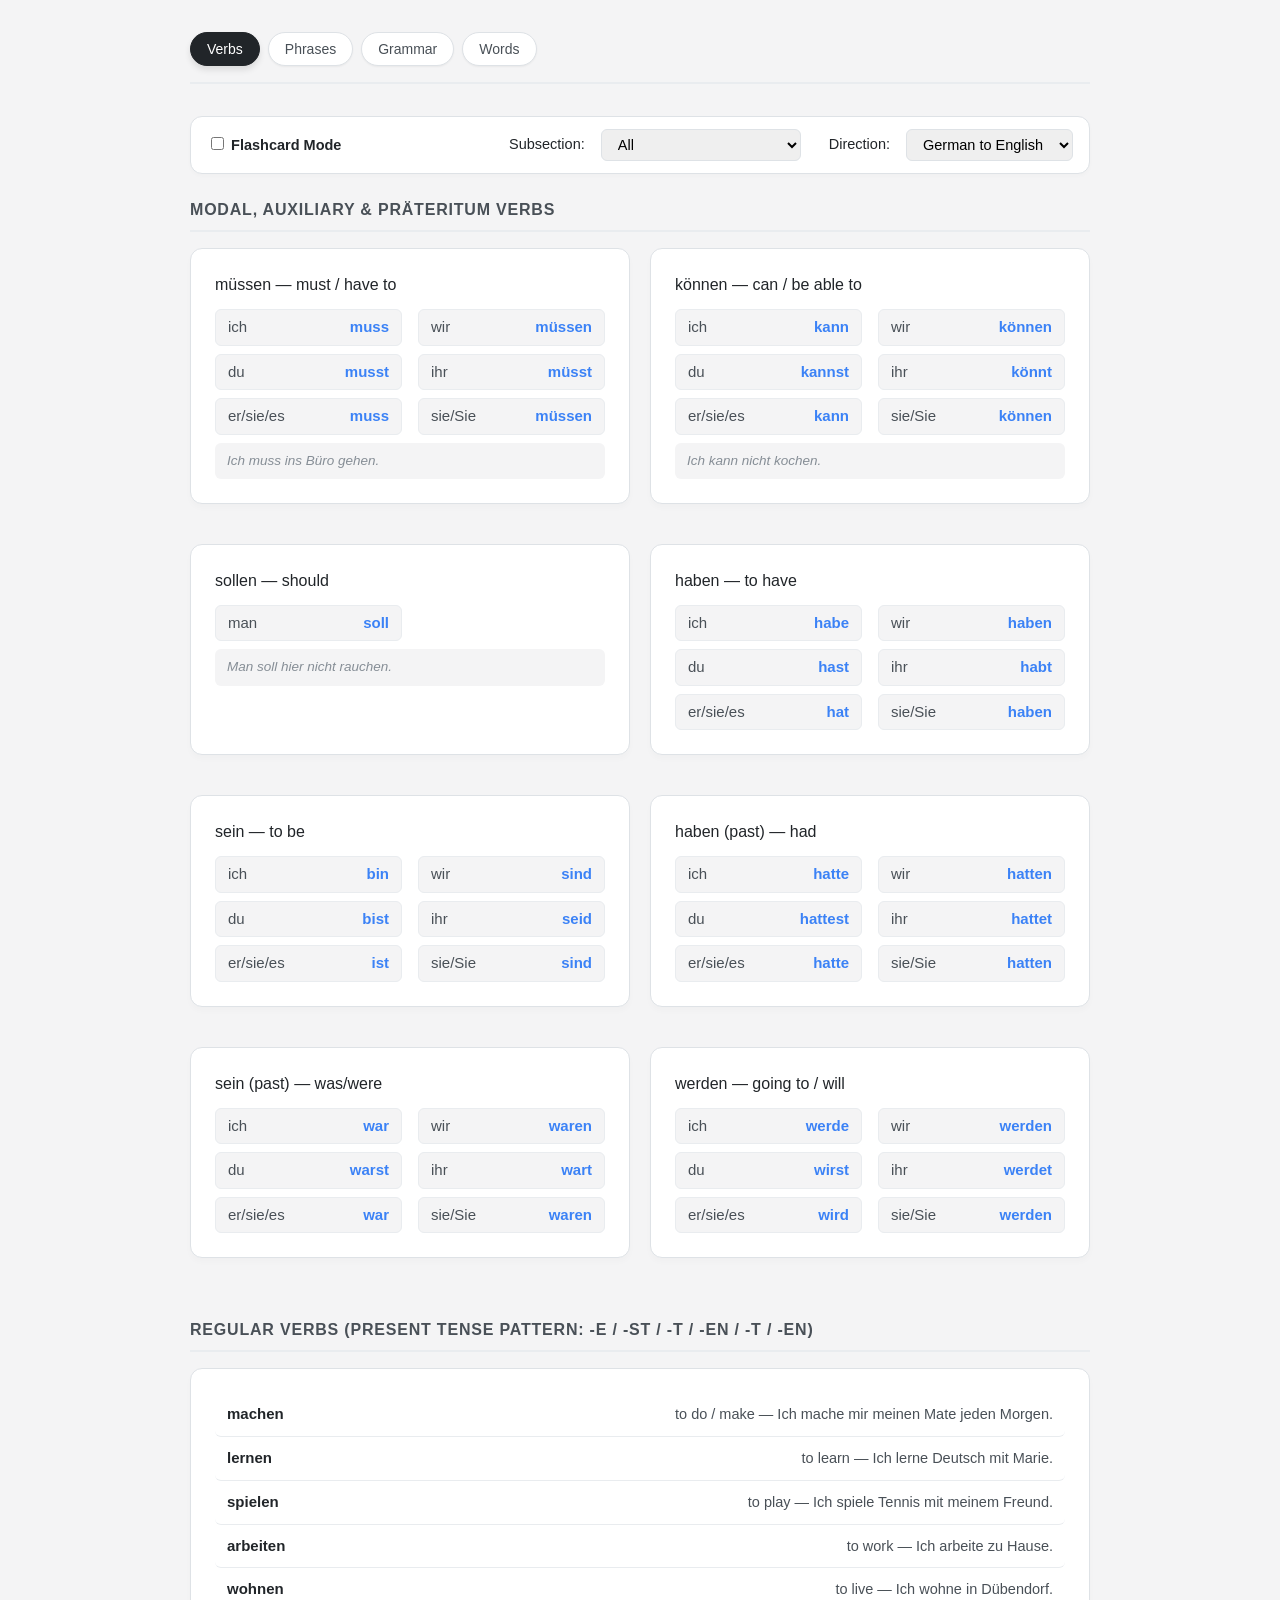
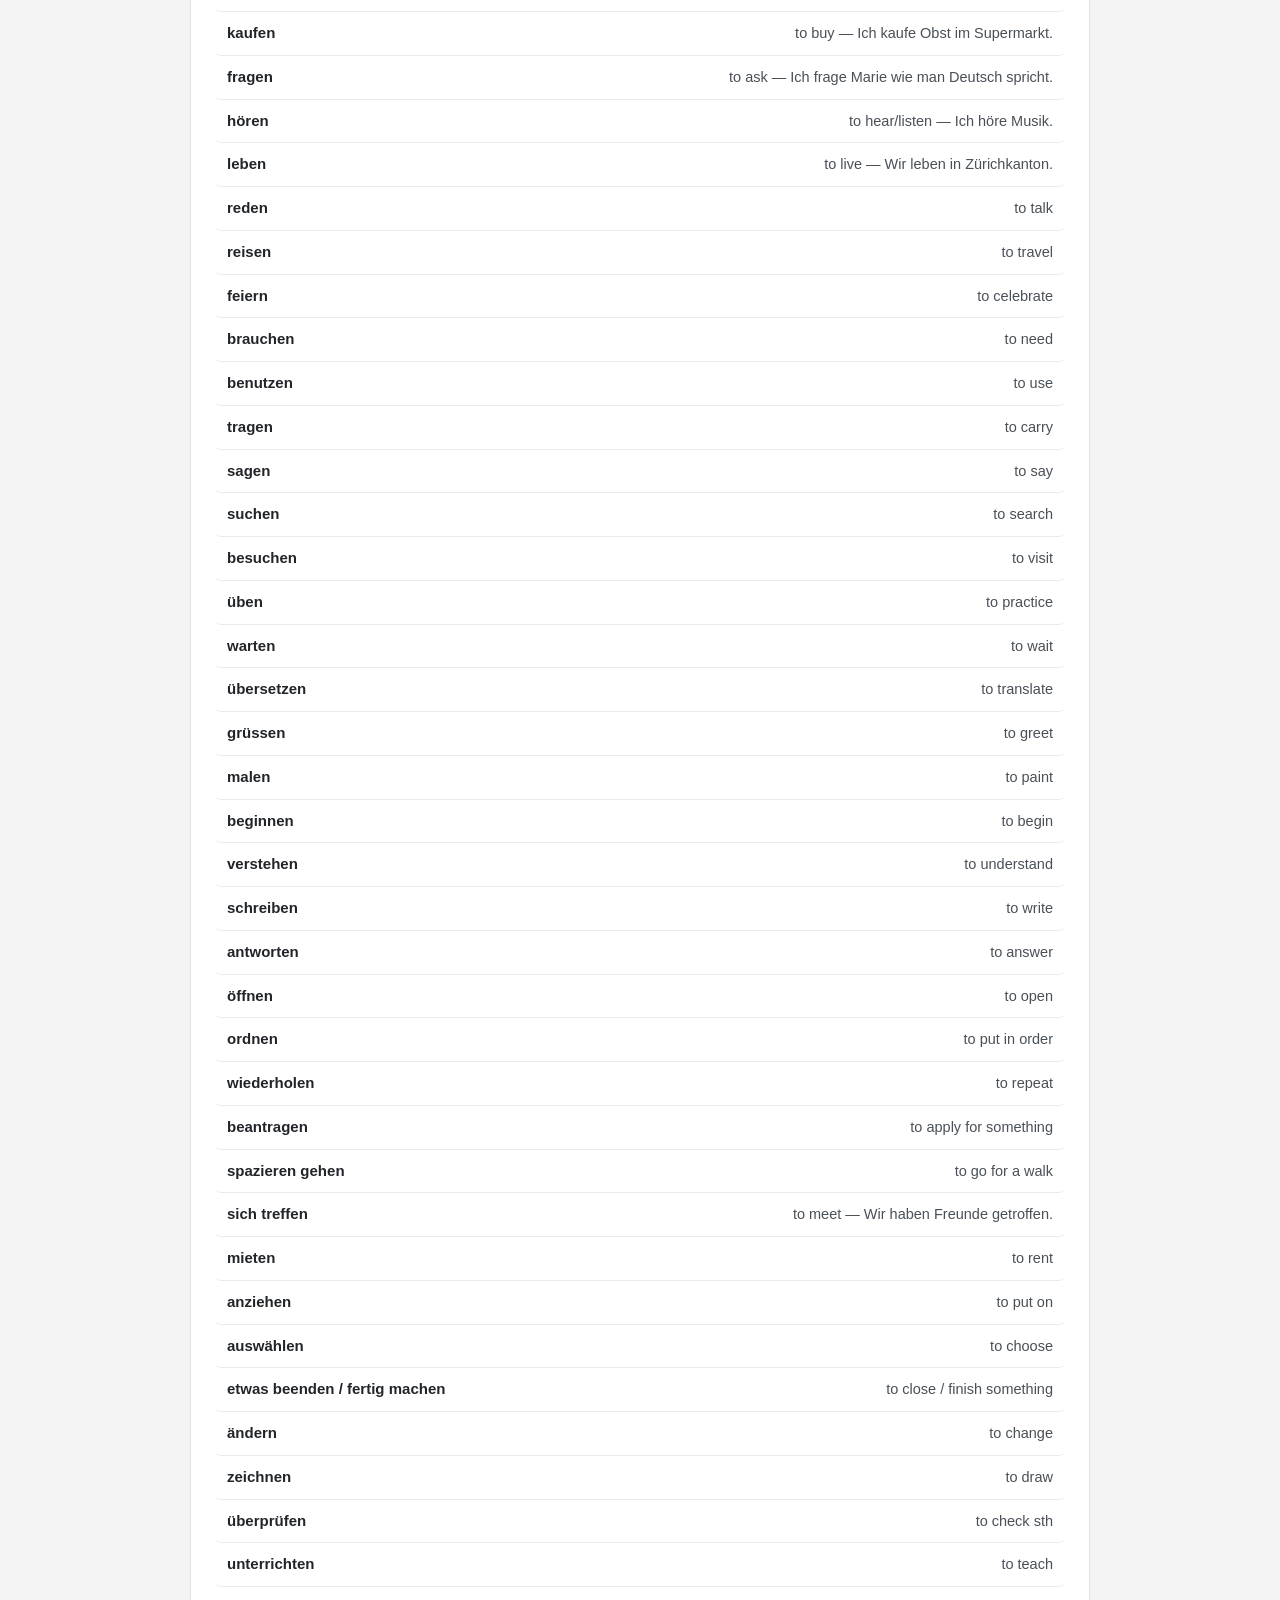
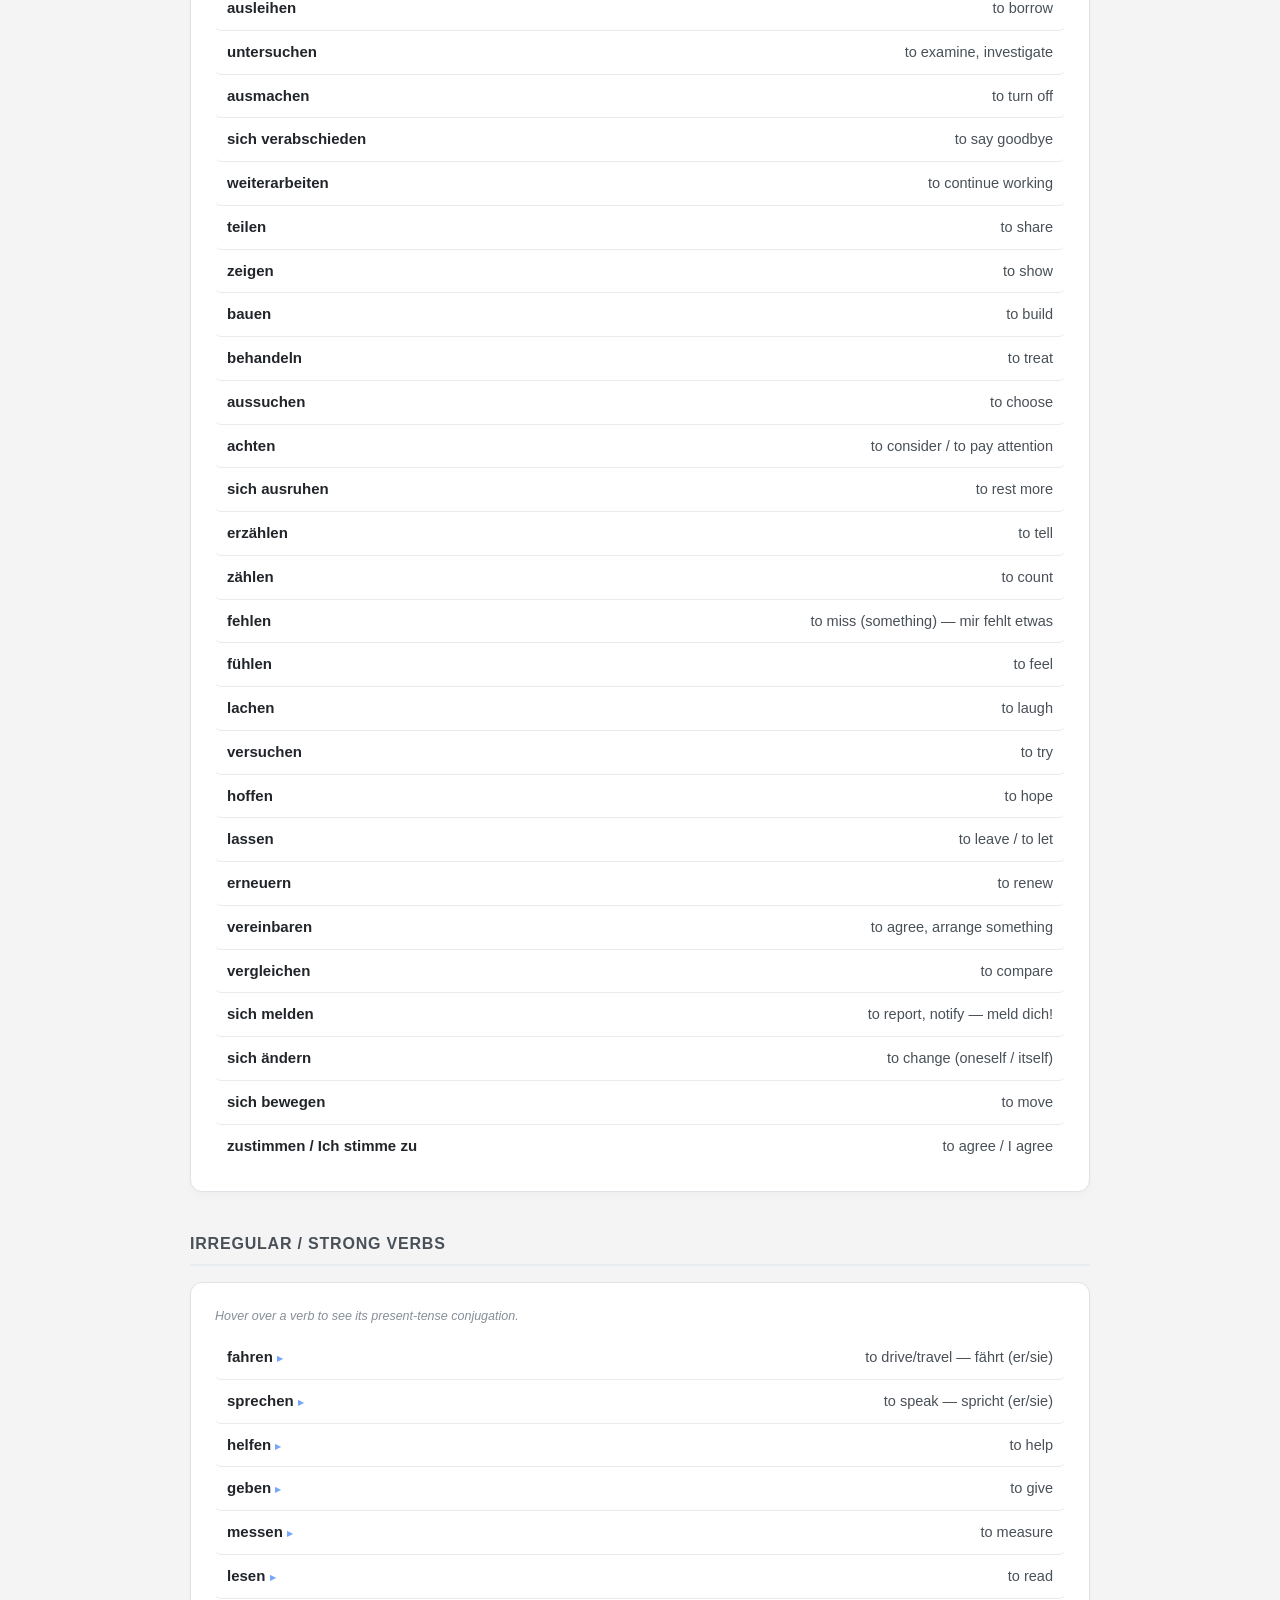
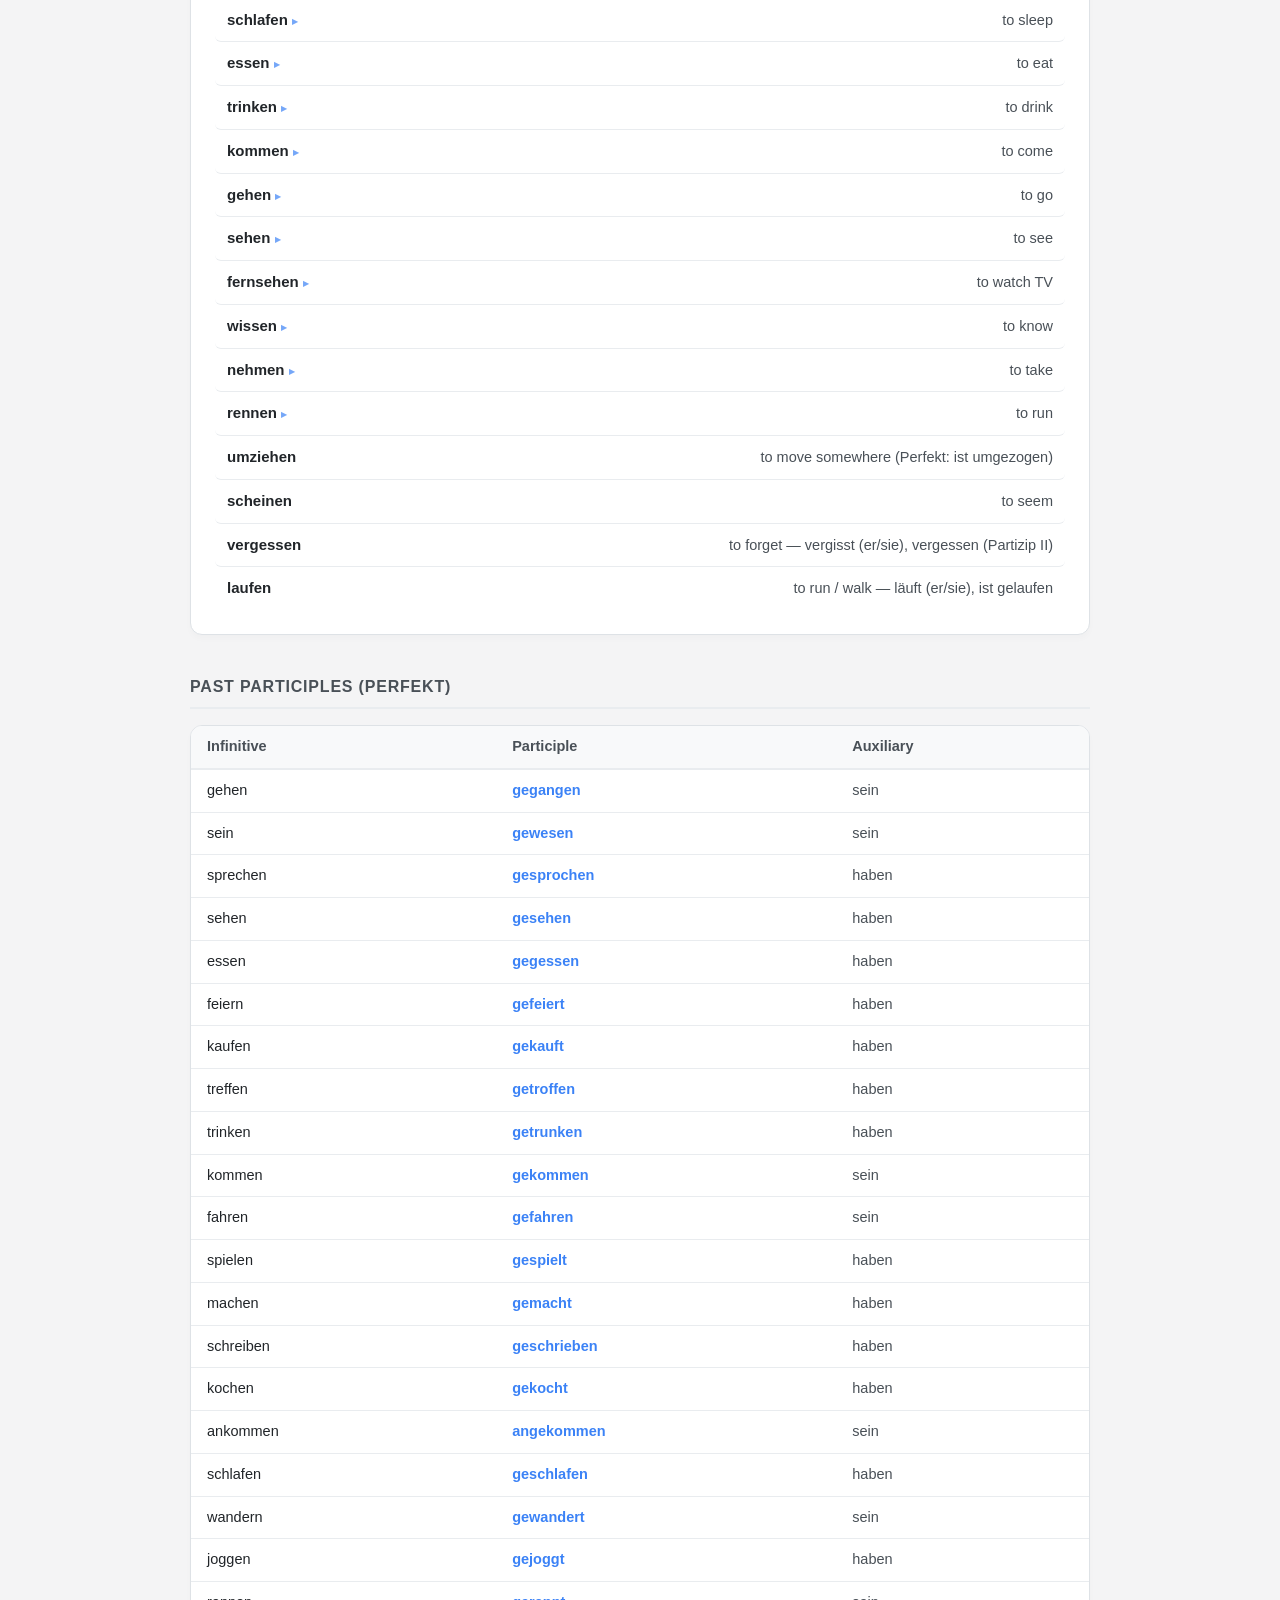
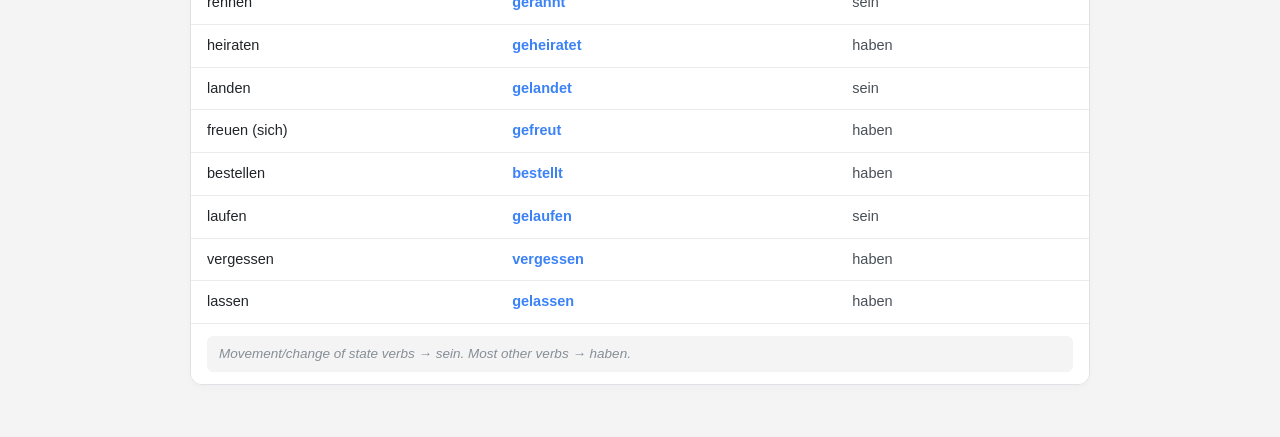
==== commit c0319c91: "Add new vocabulary entries and expand existing phrases in study notes" ====
--- a/index.html
+++ b/index.html
@@ -658,6 +658,19 @@
     <div class="row"><span class="de">sich ausruhen</span><span class="en">to rest more</span></div>
     <div class="row"><span class="de">erzählen</span><span class="en">to tell</span></div>
     <div class="row"><span class="de">zählen</span><span class="en">to count</span></div>
+    <div class="row"><span class="de">fehlen</span><span class="en">to miss (something) — mir fehlt etwas</span></div>
+    <div class="row"><span class="de">fühlen</span><span class="en">to feel</span></div>
+    <div class="row"><span class="de">lachen</span><span class="en">to laugh</span></div>
+    <div class="row"><span class="de">versuchen</span><span class="en">to try</span></div>
+    <div class="row"><span class="de">hoffen</span><span class="en">to hope</span></div>
+    <div class="row"><span class="de">lassen</span><span class="en">to leave / to let</span></div>
+    <div class="row"><span class="de">erneuern</span><span class="en">to renew</span></div>
+    <div class="row"><span class="de">vereinbaren</span><span class="en">to agree, arrange something</span></div>
+    <div class="row"><span class="de">vergleichen</span><span class="en">to compare</span></div>
+    <div class="row"><span class="de">sich melden</span><span class="en">to report, notify — meld dich!</span></div>
+    <div class="row"><span class="de">sich ändern</span><span class="en">to change (oneself / itself)</span></div>
+    <div class="row"><span class="de">sich bewegen</span><span class="en">to move</span></div>
+    <div class="row"><span class="de">zustimmen / Ich stimme zu</span><span class="en">to agree / I agree</span></div>
   </div>
 
   <h3>Irregular / strong verbs</h3>
@@ -880,6 +893,8 @@
     <div class="row"><span class="de">umziehen</span><span class="en">to move somewhere (Perfekt: ist umgezogen)</span>
     </div>
     <div class="row"><span class="de">scheinen</span><span class="en">to seem</span></div>
+    <div class="row"><span class="de">vergessen</span><span class="en">to forget — vergisst (er/sie), vergessen (Partizip II)</span></div>
+    <div class="row"><span class="de">laufen</span><span class="en">to run / walk — läuft (er/sie), ist gelaufen</span></div>
   </div>
 
   <h3>Past participles (Perfekt)</h3>
@@ -1012,6 +1027,21 @@
           <tr>
             <td>bestellen</td>
             <td class="verb-form">bestellt</td>
+            <td style="color:var(--color-text-secondary)">haben</td>
+          </tr>
+          <tr>
+            <td>laufen</td>
+            <td class="verb-form">gelaufen</td>
+            <td style="color:var(--color-text-secondary)">sein</td>
+          </tr>
+          <tr>
+            <td>vergessen</td>
+            <td class="verb-form">vergessen</td>
+            <td style="color:var(--color-text-secondary)">haben</td>
+          </tr>
+          <tr>
+            <td>lassen</td>
+            <td class="verb-form">gelassen</td>
             <td style="color:var(--color-text-secondary)">haben</td>
           </tr>
         </tbody>
@@ -1051,7 +1081,7 @@
     <div class="row"><span class="de">viertel vor drei</span><span class="en">2:45</span></div>
     <div class="row"><span class="de">viertel nach drei</span><span class="en">3:15</span></div>
     <div class="row"><span class="de">zwanzig nach elf / 11 Uhr 20</span><span class="en">11:20</span></div>
-    <div class="row"><span class="de">Es ist Mitternacht / Es ist 24 Uhr</span><span class="en">It's midnight</span>
+    <div class="row"><span class="de">Es ist Mitternacht / Es ist 24 Uhr</span><span class="en">It's midnight — die Mitternacht</span>
     </div>
     <div class="row"><span class="de">12 Uhr</span><span class="en">Midday (noon)</span></div>
     <div class="row"><span class="de">Ist es schon 2 Uhr?</span><span class="en">Is it already 2?</span></div>
@@ -1132,6 +1162,20 @@
     <div class="row"><span class="de">Als ich jünger war, hatte ich eine Papier-Agenda für die Schule.</span><span class="en">When I was younger I had a paper agenda for school.</span></div>
     <div class="row"><span class="de">Weil es Sekretärinnen gibt, die Termine eintragen</span><span class="en">Because there are secretaries who register appointments</span></div>
     <div class="row"><span class="de">Ich schaue mal</span><span class="en">I will see</span></div>
+    <div class="row"><span class="de">Was ist passiert?</span><span class="en">What has happened?</span></div>
+    <div class="row"><span class="de">du hast recht</span><span class="en">you are right</span></div>
+    <div class="row"><span class="de">Sag mir Bescheid / lass mich wissen</span><span class="en">let me know</span></div>
+    <div class="row"><span class="de">Gute Besserung</span><span class="en">hope you get well soon</span></div>
+    <div class="row"><span class="de">warum nicht</span><span class="en">why not</span></div>
+    <div class="row"><span class="de">nicht so viel</span><span class="en">not so much</span></div>
+    <div class="row"><span class="de">am Anfang</span><span class="en">in the beginning</span></div>
+    <div class="row"><span class="de">Hoffentlich</span><span class="en">hopefully</span></div>
+    <div class="row"><span class="de">es ist das gleiche</span><span class="en">it is the same</span></div>
+    <div class="row"><span class="de">genauso</span><span class="en">the same as / just as</span></div>
+    <div class="row"><span class="de">das ist ähnlich</span><span class="en">that is similar</span></div>
+    <div class="row"><span class="de">Als nächstes</span><span class="en">next</span></div>
+    <div class="row"><span class="de">anstatt von</span><span class="en">instead of</span></div>
+    <div class="row"><span class="de">Stattdessen / dagegen arbeite ich während der Woche von 11 bis 20 Uhr.</span><span class="en">Instead / on the other hand I work during the week from 11 to 8pm.</span></div>
   </div>
 
   <h3>Question words</h3>
@@ -1594,20 +1638,27 @@
 
   <h3>Prepositions</h3>
   <div class="card">
-    <div class="row"><span class="de">bei</span><span class="en">at — Ich arbeite bei Google.</span></div>
-    <div class="row"><span class="de">aus</span><span class="en">from — Ich bin aus Argentinien.</span></div>
-    <div class="row"><span class="de">nach</span><span class="en">to (places) — Ich gehe nach Hause / nach Basel.</span>
-    </div>
-    <div class="row"><span class="de">in + dative (im)</span><span class="en">in — Ich bin im Büro.</span></div>
-    <div class="row"><span class="de">mit</span><span class="en">with — mit einem Freund / mit dem Zug</span></div>
-    <div class="row"><span class="de">auf</span><span class="en">on — auf dem Bild (on the picture)</span></div>
-    <div class="row"><span class="de">unter</span><span class="en">under — unter dem Tisch</span></div>
-    <div class="row"><span class="de">gegen</span><span class="en">against — wir spielen gegen eine andere
-        Mannschaft</span></div>
+    <div class="row"><span class="de">in (+ Dativ)</span><span class="en">inside something → in der Tasche (in the bag) / im Büro (in the office)</span></div>
+    <div class="row"><span class="de">auf (+ Dativ)</span><span class="en">on a surface → auf dem Tisch (on the table)</span></div>
+    <div class="row"><span class="de">an (+ Dativ)</span><span class="en">on a vertical surface / near → an der Wand (on the wall)</span></div>
+    <div class="row"><span class="de">unter (+ Dativ)</span><span class="en">under → unter dem Stuhl (under the chair)</span></div>
+    <div class="row"><span class="de">neben (+ Dativ)</span><span class="en">next to → neben dem Haus (next to the house)</span></div>
+    <div class="row"><span class="de">hinter (+ Dativ)</span><span class="en">behind → hinter dem Gebäude</span></div>
+    <div class="row"><span class="de">davor / vor</span><span class="en">in front of → vor dem Eingang</span></div>
+    <div class="row"><span class="de">mit (+ Dativ)</span><span class="en">with someone → mit meinem Freund / mit dem Zug</span></div>
+    <div class="row"><span class="de">von / aus</span><span class="en">from → aus Spanien (country) / von meinem Freund (person)</span></div>
+    <div class="row"><span class="de">zu (+ Dativ)</span><span class="en">to (people, some places) → zu Hause, zu meiner Mutter</span></div>
+    <div class="row"><span class="de">bei (+ Dativ)</span><span class="en">at — Ich arbeite bei Google.</span></div>
+    <div class="row"><span class="de">nach</span><span class="en">to (places/countries) — Ich gehe nach Hause / nach Basel.</span></div>
+    <div class="row"><span class="de">gegen (+ Akkusativ)</span><span class="en">against — wir spielen gegen eine andere Mannschaft</span></div>
     <div class="row"><span class="de">als</span><span class="en">as (role) — Ich arbeite als Programmierer.</span></div>
     <div class="row"><span class="de">am</span><span class="en">on (days) — Ich arbeite am Montag.</span></div>
     <div class="row"><span class="de">von</span><span class="en">from / of</span></div>
-    <div class="row"><span class="de">dagegen</span><span class="en">against (it / that)</span></div>
+    <div class="row"><span class="de">durch (+ Akkusativ)</span><span class="en">through — durch den Wald</span></div>
+    <div class="row"><span class="de">bis</span><span class="en">until — bis morgen / bis Ende der Strasse</span></div>
+    <div class="row"><span class="de">während (+ Genitiv)</span><span class="en">during — während der Woche</span></div>
+    <div class="row"><span class="de">seit (+ Dativ)</span><span class="en">since / for — seit 2 Wochen</span></div>
+    <div class="row"><span class="de">dagegen</span><span class="en">against (it / that) / on the other hand</span></div>
   </div>
 
   <h3>Adjective endings (before a noun)</h3>
@@ -1622,6 +1673,27 @@
         beautiful hike (-e ending)</span></div>
     <div class="note" style="margin-top:6px">Adjective endings change based on gender, case, and whether an article
       precedes them — more to come!</div>
+  </div>
+
+  <h3>Comparatives &amp; superlatives</h3>
+  <div class="card">
+    <p style="margin:0 0 12px;font-size:14px;color:var(--color-text-secondary)">Pattern: <strong style="color:var(--color-text-primary)">Grundform → Komparativ → Superlativ</strong></p>
+    <div class="table-wrapper">
+      <table class="table-styled">
+        <thead>
+          <tr><th>Base</th><th>Comparative</th><th>Superlative</th></tr>
+        </thead>
+        <tbody>
+          <tr><td>gut (good)</td><td class="verb-form">besser</td><td class="verb-form">am besten</td></tr>
+          <tr><td>viel (much/many)</td><td class="verb-form">mehr</td><td class="verb-form">am meisten</td></tr>
+          <tr><td>gern (gladly)</td><td class="verb-form">lieber</td><td class="verb-form">am liebsten</td></tr>
+          <tr><td>schlecht (bad)</td><td class="verb-form">schlechter</td><td class="verb-form">am schlechtesten</td></tr>
+          <tr><td>groß (big)</td><td class="verb-form">größer</td><td class="verb-form">am größten</td></tr>
+          <tr><td>klein (small)</td><td class="verb-form">kleiner</td><td class="verb-form">am kleinsten</td></tr>
+        </tbody>
+      </table>
+    </div>
+    <div class="note" style="margin-top:8px">Comparison: <em>besser als</em> (better than) · <em>genauso gut wie</em> (just as good as)</div>
   </div>
 
   <h3>Ordinal numbers</h3>
@@ -1660,6 +1732,20 @@
 </div>
 
 <div id="words" class="section">
+  <h3>Directions &amp; navigation</h3>
+  <div class="card">
+    <div class="row"><span class="de">geradeaus</span><span class="en">straight ahead</span></div>
+    <div class="row"><span class="de">links abbiegen</span><span class="en">turn left</span></div>
+    <div class="row"><span class="de">rechts abbiegen</span><span class="en">turn right</span></div>
+    <div class="row"><span class="de">am Ende der Strasse</span><span class="en">at the end of the street</span></div>
+    <div class="row"><span class="de">der Strasse folgen</span><span class="en">follow the street</span></div>
+    <div class="row"><span class="de">auf der rechten Seite</span><span class="en">on the right side</span></div>
+    <div class="row"><span class="de">auf der linken Seite</span><span class="en">on the left side</span></div>
+    <div class="row"><span class="de">davor / vor</span><span class="en">in front (of)</span></div>
+    <div class="row"><span class="de">hinter</span><span class="en">behind</span></div>
+    <div class="row"><span class="de">neben</span><span class="en">next to</span></div>
+  </div>
+
   <h3>Cardinal numbers</h3>
   <div class="card">
     <div class="two-col" style="font-size:14px;gap:4px 24px;">
@@ -1680,7 +1766,12 @@
         minutes</span></div>
     <div class="row"><span class="de">viertel Stunde</span><span class="en">quarter of an hour (15 min)</span></div>
     <div class="row"><span class="de">vor 2 Wochen</span><span class="en">2 weeks ago</span></div>
-    <div class="row"><span class="de">seit 2 Wochen</span><span class="en">since 2 weeks</span></div>
+    <div class="row"><span class="de">seit 2 Wochen</span><span class="en">since / for 2 weeks</span></div>
+    <div class="row"><span class="de">einmal</span><span class="en">once</span></div>
+    <div class="row"><span class="de">während</span><span class="en">during</span></div>
+    <div class="row"><span class="de">ungefähr / circa</span><span class="en">around / approximately</span></div>
+    <div class="row"><span class="de">nämlich</span><span class="en">namely / you see (emphasises a reason)</span></div>
+    <div class="row"><span class="de">im Durchschnitt</span><span class="en">on average</span></div>
   </div>
 
   <h3>Time &amp; sequence</h3>
@@ -1706,6 +1797,10 @@
     <div class="row"><span class="de">zum Schluss</span><span class="en">in the end</span></div>
     <div class="row"><span class="de">jetzt</span><span class="en">now</span></div>
     <div class="row"><span class="de">nachher</span><span class="en">later</span></div>
+    <div class="row"><span class="de">danach</span><span class="en">after that</span></div>
+    <div class="row"><span class="de">bis</span><span class="en">until</span></div>
+    <div class="row"><span class="de">wieder</span><span class="en">again</span></div>
+    <div class="row"><span class="de">Als nächstes</span><span class="en">next</span></div>
   </div>
 
   <h3>Cause, reason &amp; purpose</h3>
@@ -1714,6 +1809,10 @@
     <div class="row"><span class="de">weil</span><span class="en">because → verb geht ans Ende vom Satz</span></div>
     <div class="row"><span class="de">deshalb</span><span class="en">therefore / that's why</span></div>
     <div class="row"><span class="de">um … zu</span><span class="en">in order to — um nach Hause zu gehen</span></div>
+    <div class="row"><span class="de">damit</span><span class="en">so that (with a subject) — damit er versteht</span></div>
+    <div class="row"><span class="de">anstatt von</span><span class="en">instead of</span></div>
+    <div class="row"><span class="de">stattdessen</span><span class="en">instead (of that)</span></div>
+    <div class="row"><span class="de">während</span><span class="en">while / during — während der Arbeit</span></div>
   </div>
 
   <h3>Location &amp; direction</h3>
@@ -1731,6 +1830,7 @@
     <div class="row"><span class="de">woanders</span><span class="en">somewhere else</span></div>
     <div class="row"><span class="de">nah</span><span class="en">close</span></div>
     <div class="row"><span class="de">hinter</span><span class="en">behind</span></div>
+    <div class="row"><span class="de">weit</span><span class="en">far</span></div>
   </div>
 
   <h3>Quantity &amp; degree</h3>
@@ -1757,6 +1857,9 @@
     <div class="row"><span class="de">dafür</span><span class="en">instead, in exchange</span></div>
     <div class="row"><span class="de">jede</span><span class="en">each</span></div>
     <div class="row"><span class="de">etwas anderes</span><span class="en">something else</span></div>
+    <div class="row"><span class="de">manche / einige</span><span class="en">some (with plural nouns)</span></div>
+    <div class="row"><span class="de">genug</span><span class="en">enough</span></div>
+    <div class="row"><span class="de">ungefähr</span><span class="en">approximately / around</span></div>
   </div>
 
   <h3>People & relationships</h3>
@@ -1883,6 +1986,13 @@
     <div class="row"><span class="de">laut</span><span class="en">loud / noisy</span></div>
     <div class="row"><span class="de">nützlich</span><span class="en">useful</span></div>
     <div class="row"><span class="de">jünger</span><span class="en">younger</span></div>
+    <div class="row"><span class="de">klein</span><span class="en">small</span></div>
+    <div class="row"><span class="de">einfach / leicht</span><span class="en">easy / simple</span></div>
+    <div class="row"><span class="de">nass</span><span class="en">wet</span></div>
+    <div class="row"><span class="de">trocken</span><span class="en">dry</span></div>
+    <div class="row"><span class="de">bequem</span><span class="en">comfortable</span></div>
+    <div class="row"><span class="de">gefährlich</span><span class="en">dangerous</span></div>
+    <div class="row"><span class="de">eilig</span><span class="en">in a rush — es ist eilig / ich habe es eilig</span></div>
   </div>
 
   <h3>Miscellaneous nouns</h3>
@@ -1923,6 +2033,16 @@
     <div class="row"><span class="de">Salbe</span><span class="en">cream</span></div>
     <div class="row"><span class="de">die Geschichte</span><span class="en">story</span></div>
     <div class="row"><span class="de">die Treppen</span><span class="en">stairs</span></div>
+    <div class="row"><span class="de">der Knochen / die Knochen</span><span class="en">bone / bones</span></div>
+    <div class="row"><span class="de">der Zahn / die Zähne</span><span class="en">tooth / teeth</span></div>
+    <div class="row"><span class="de">das Ziel</span><span class="en">destination, goal, aim</span></div>
+    <div class="row"><span class="de">die Bewilligung</span><span class="en">permit</span></div>
+    <div class="row"><span class="de">die Hochzeit</span><span class="en">wedding</span></div>
+    <div class="row"><span class="de">die Feier</span><span class="en">celebration / party</span></div>
+    <div class="row"><span class="de">das Gewitter</span><span class="en">thunderstorm</span></div>
+    <div class="row"><span class="de">der Hagel</span><span class="en">hail</span></div>
+    <div class="row"><span class="de">der Schirm</span><span class="en">umbrella</span></div>
+    <div class="row"><span class="de">die Bewegung</span><span class="en">movement</span></div>
   </div>
 </div>
 
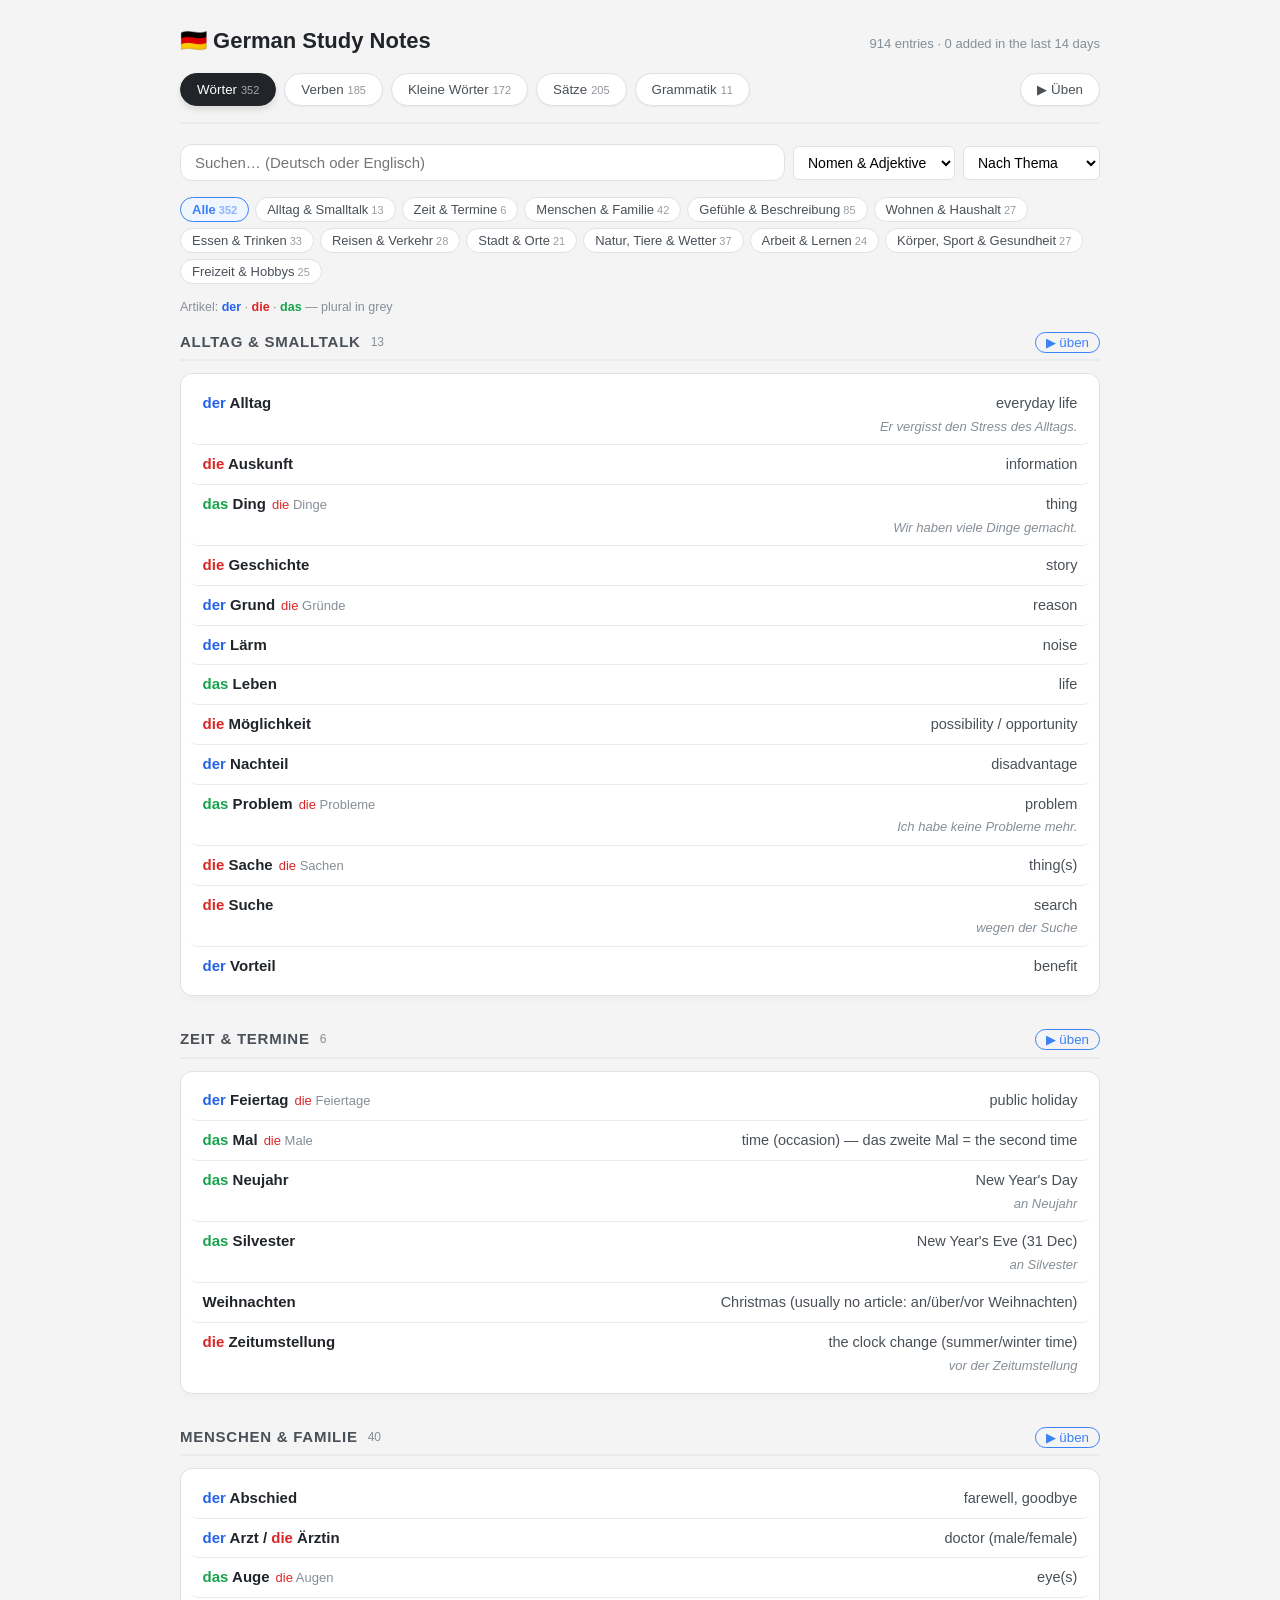
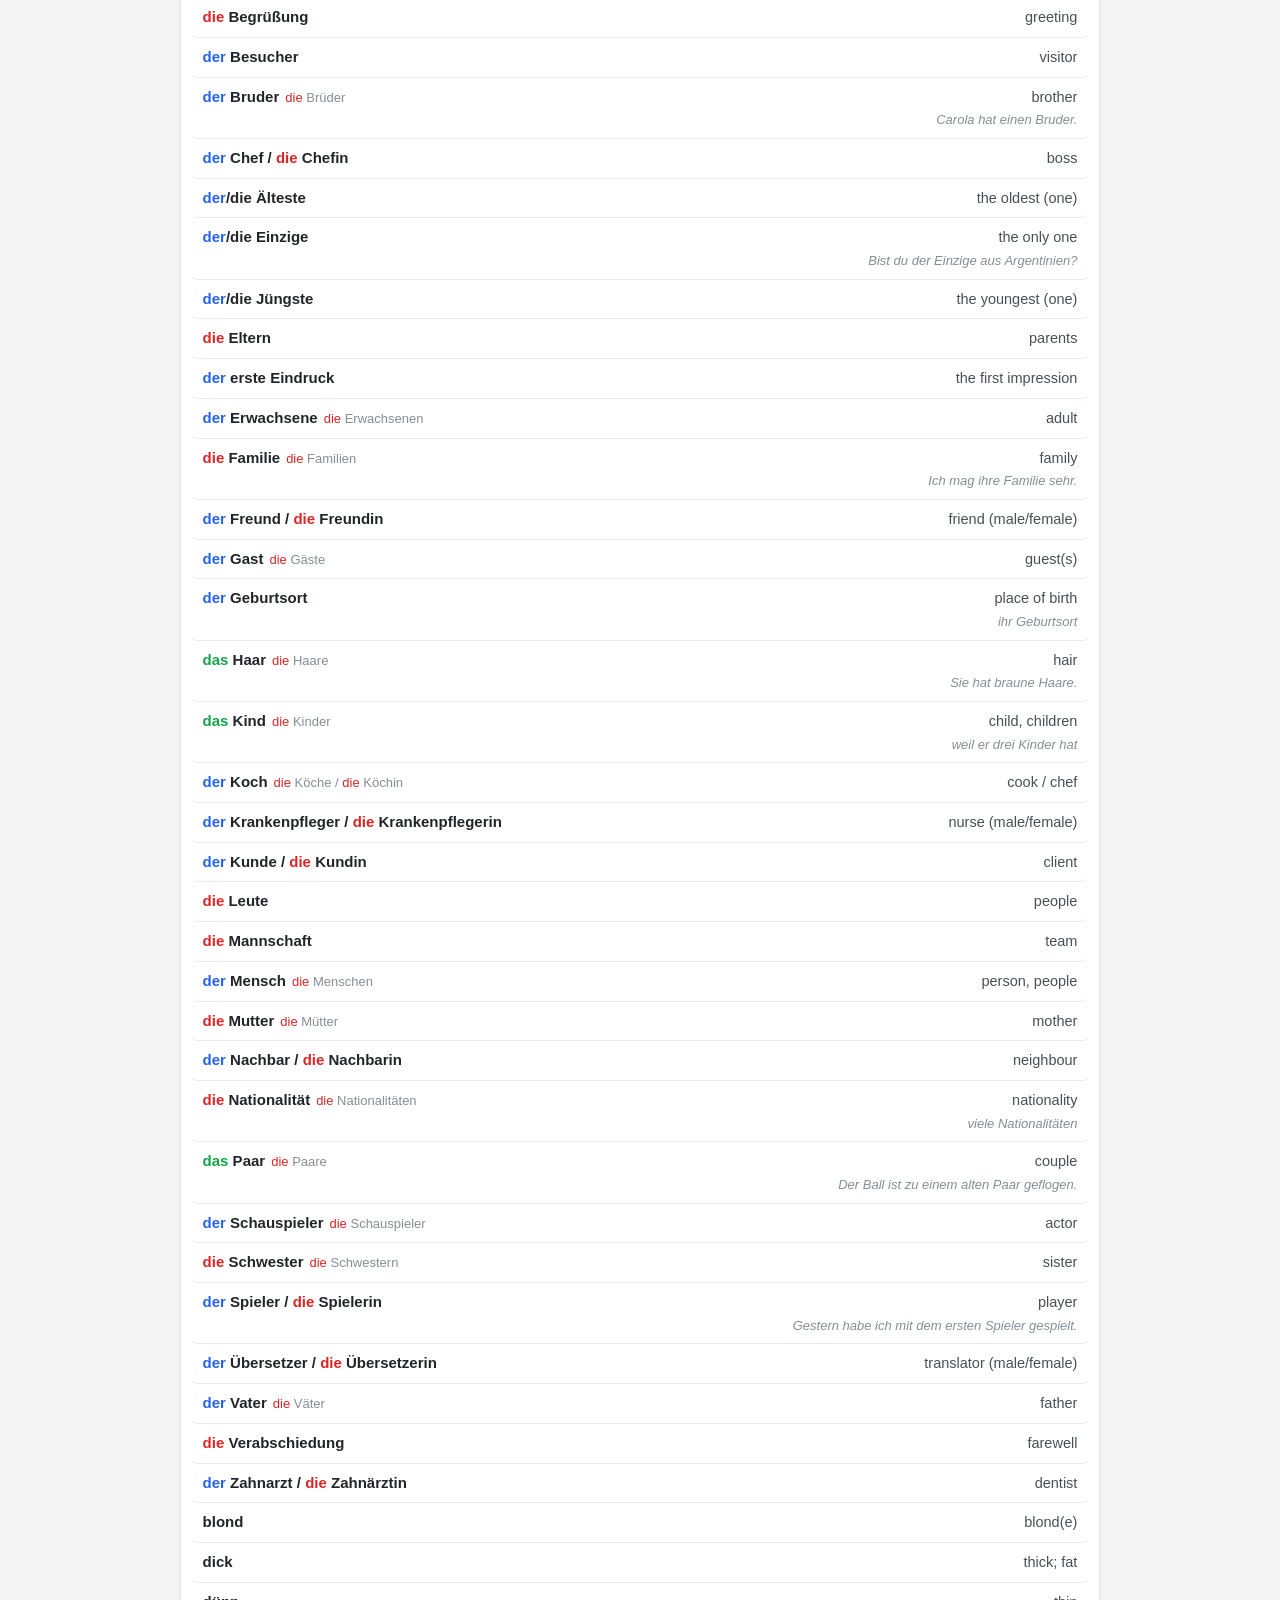
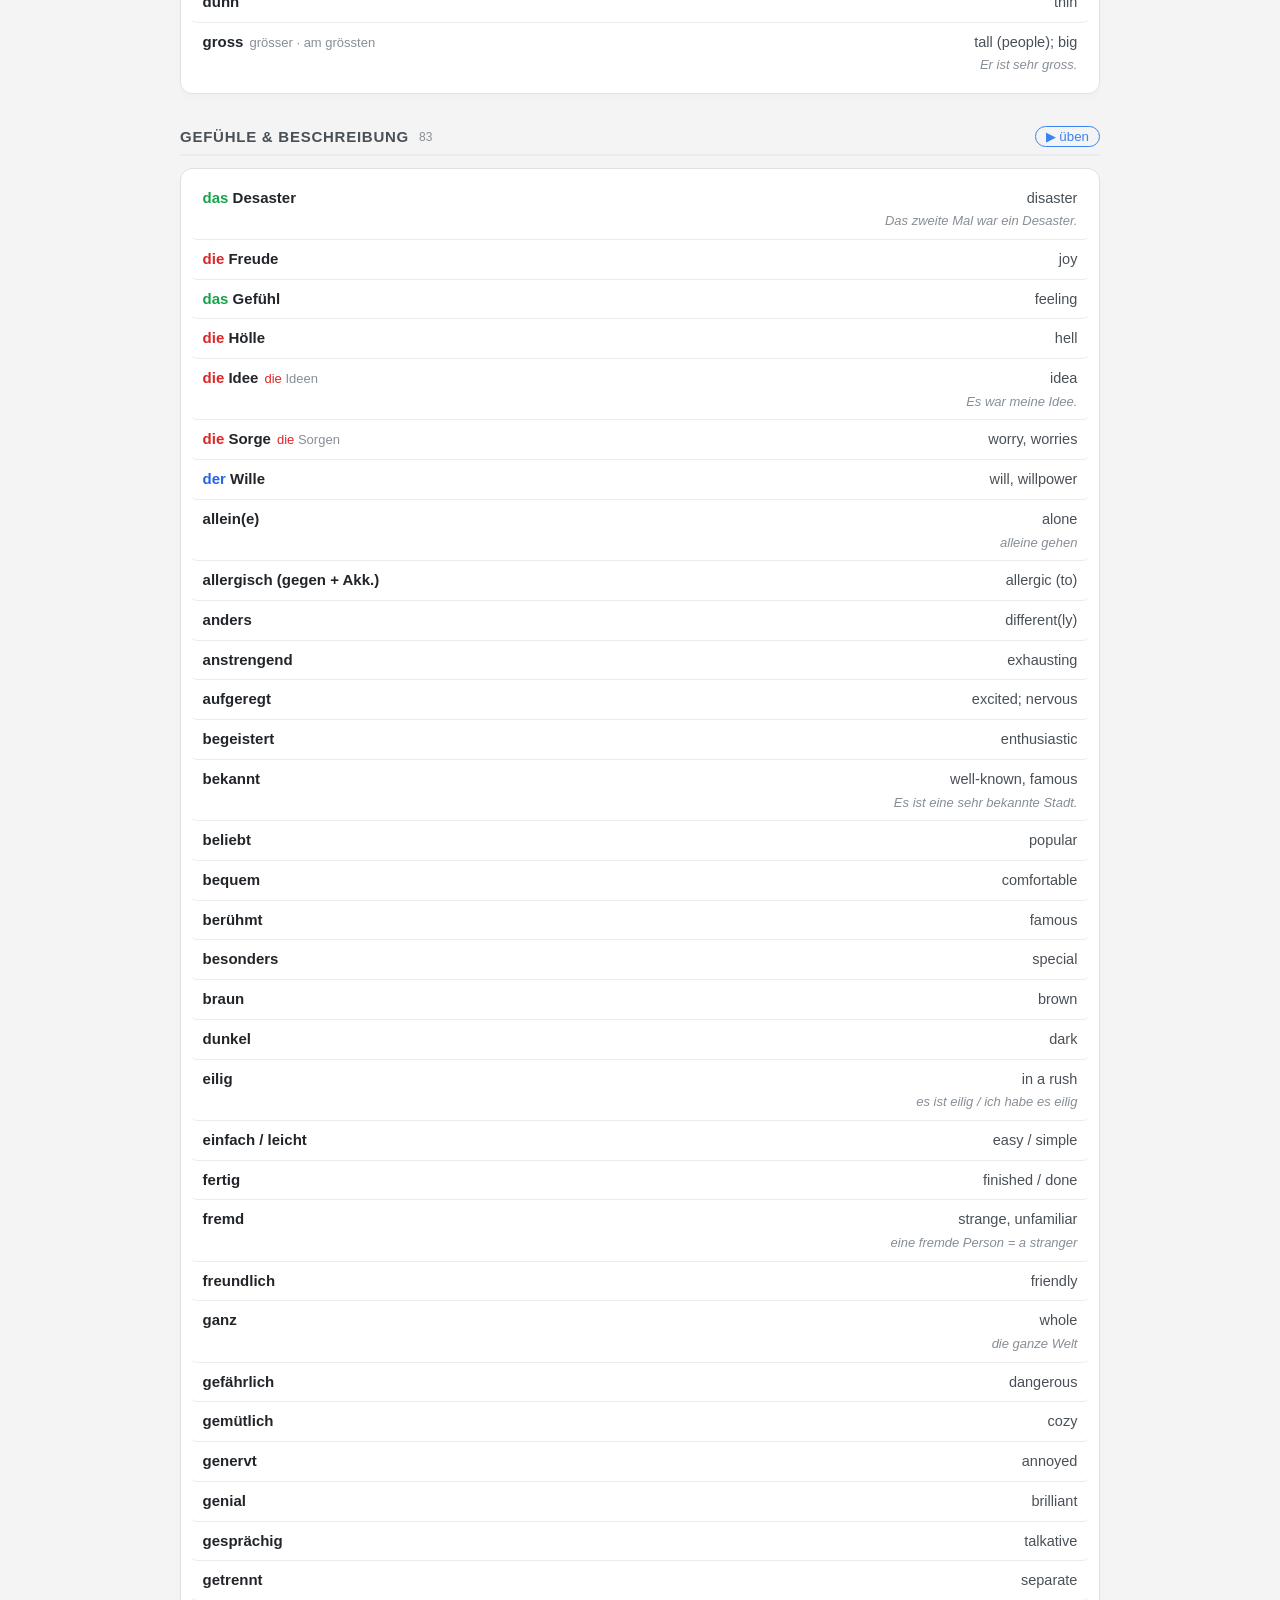
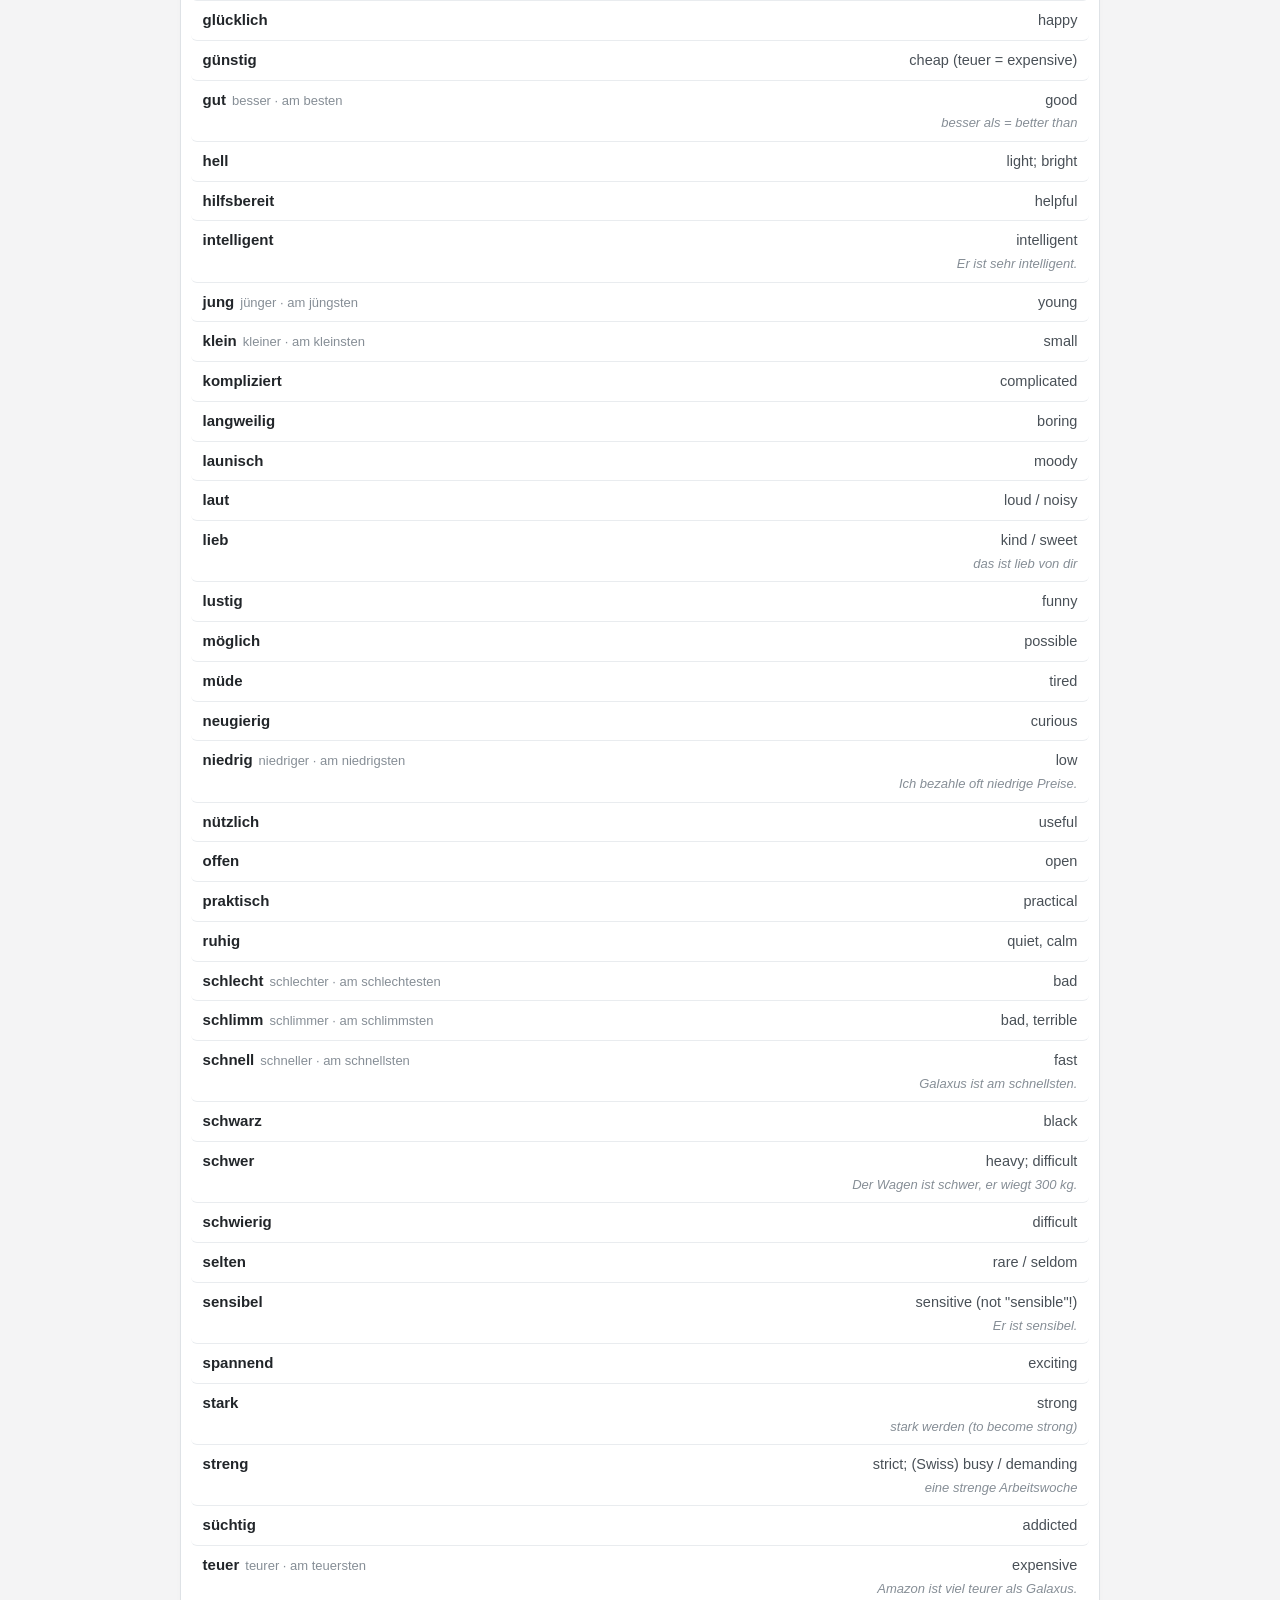
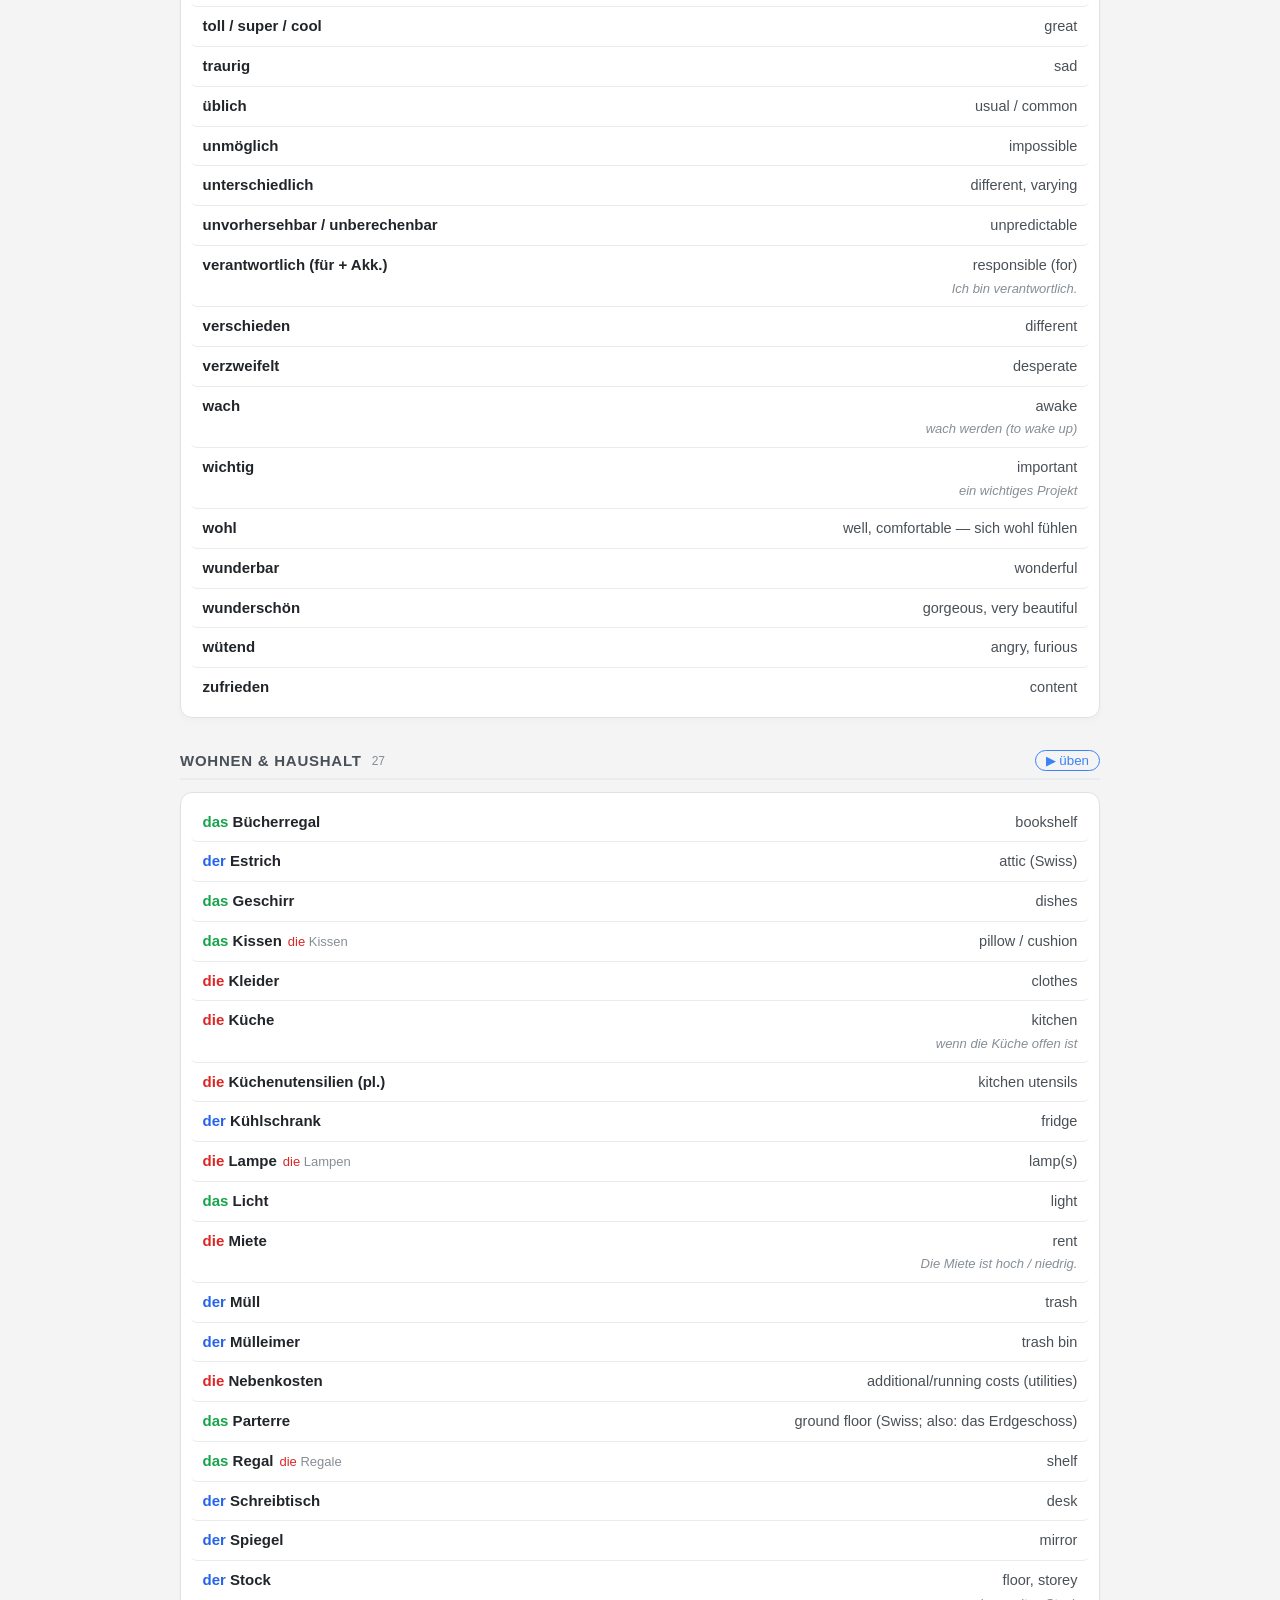
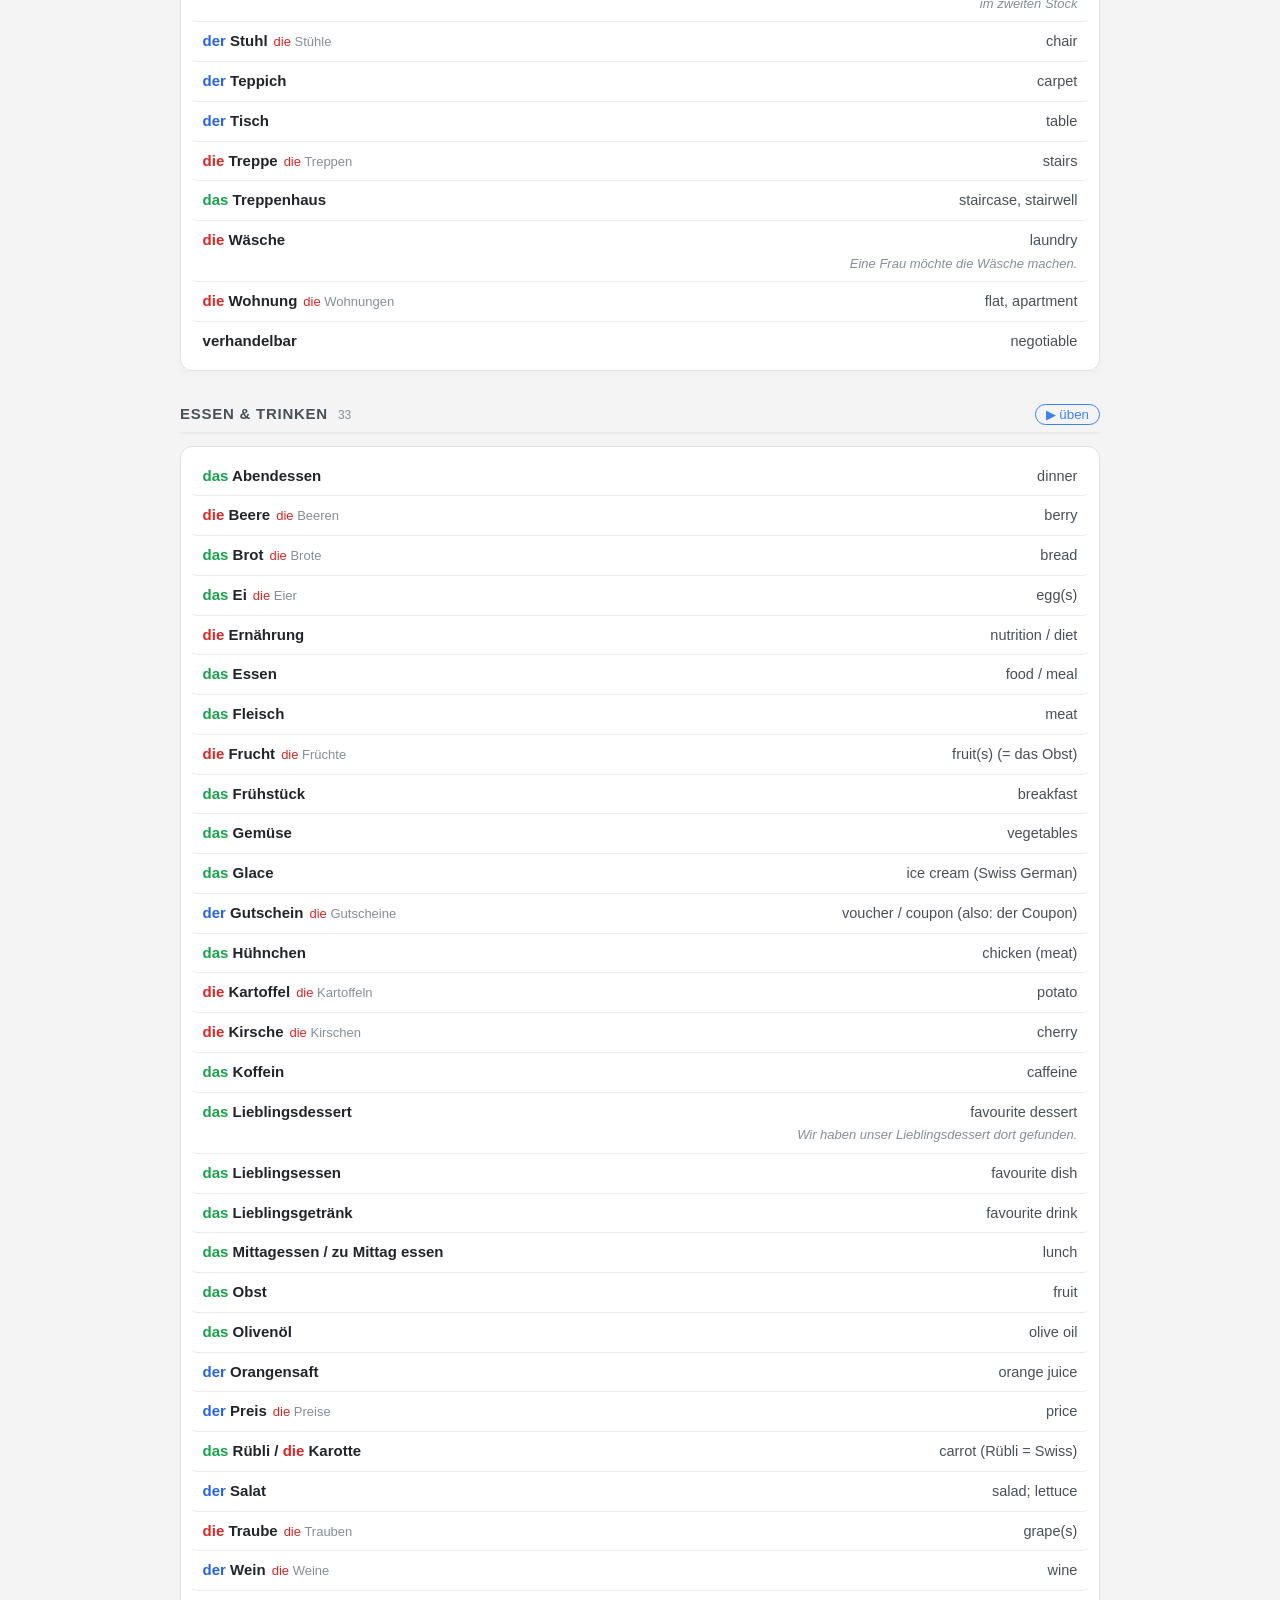
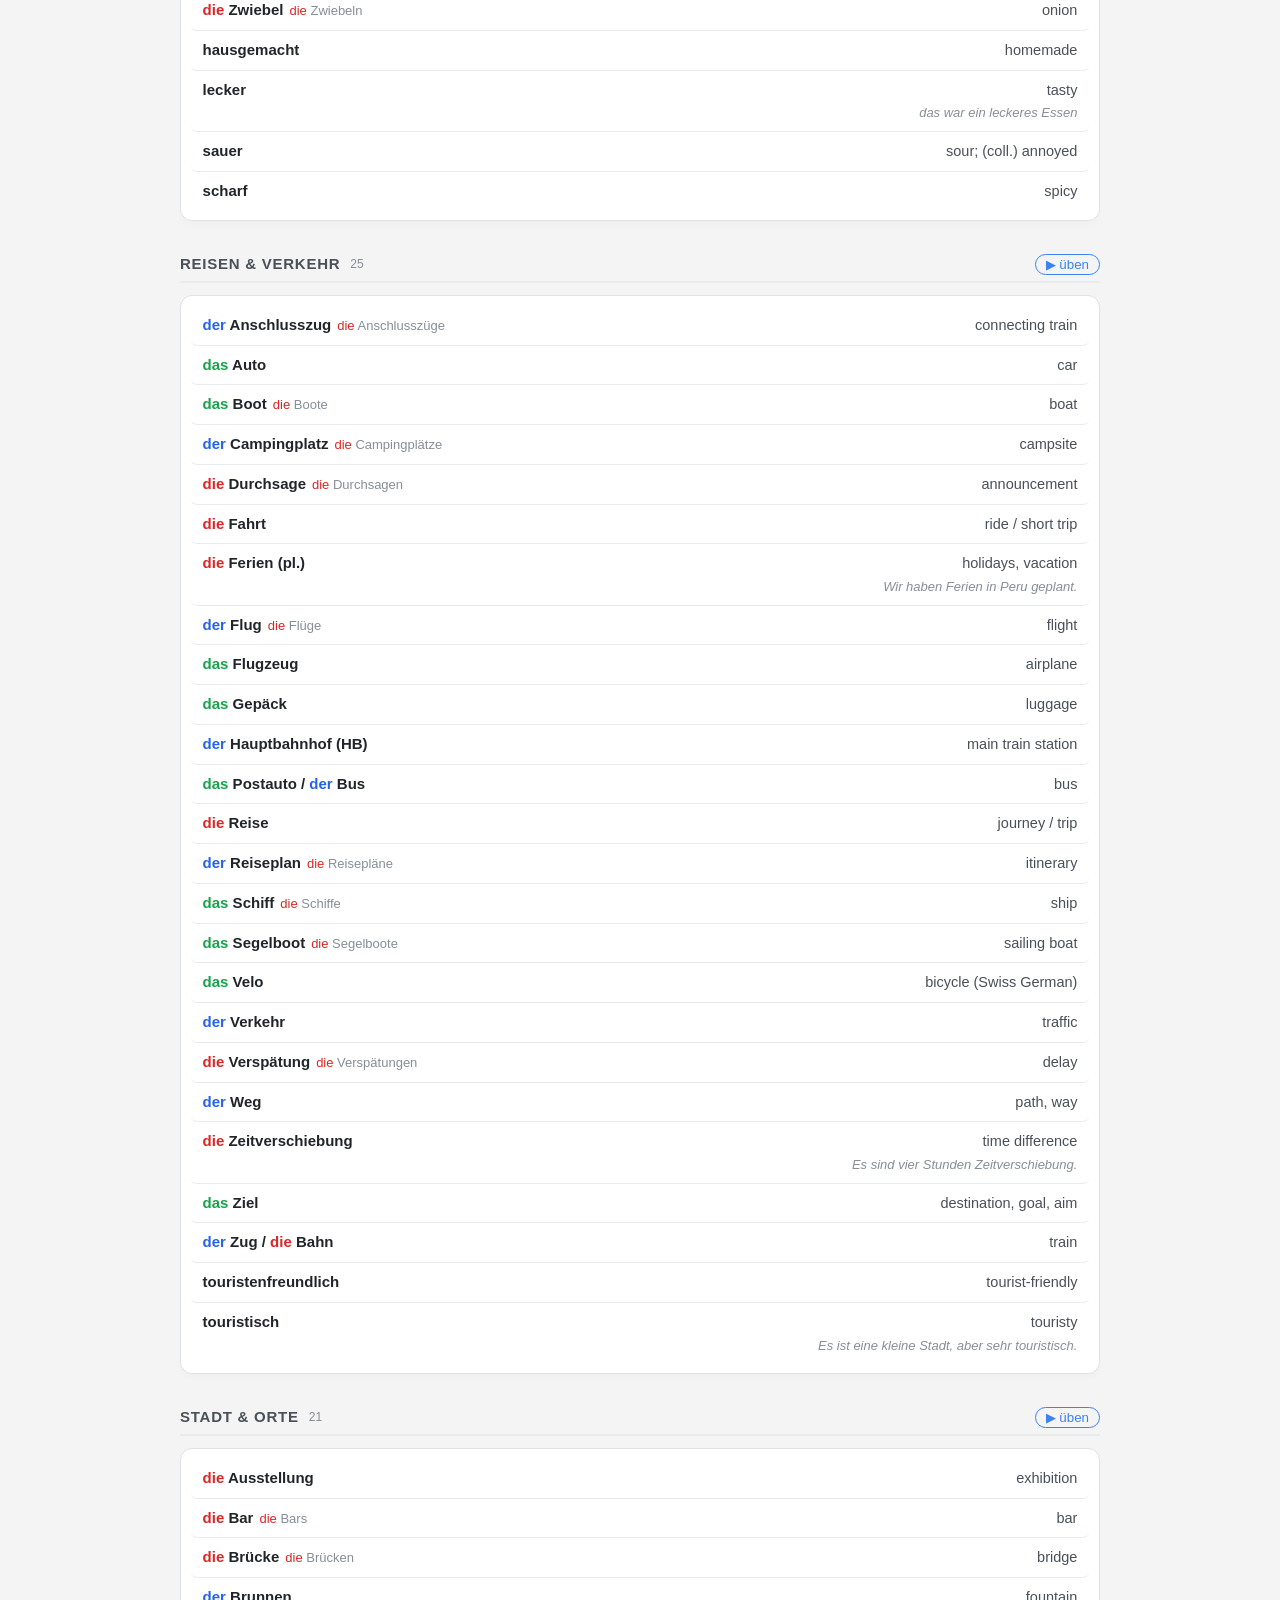
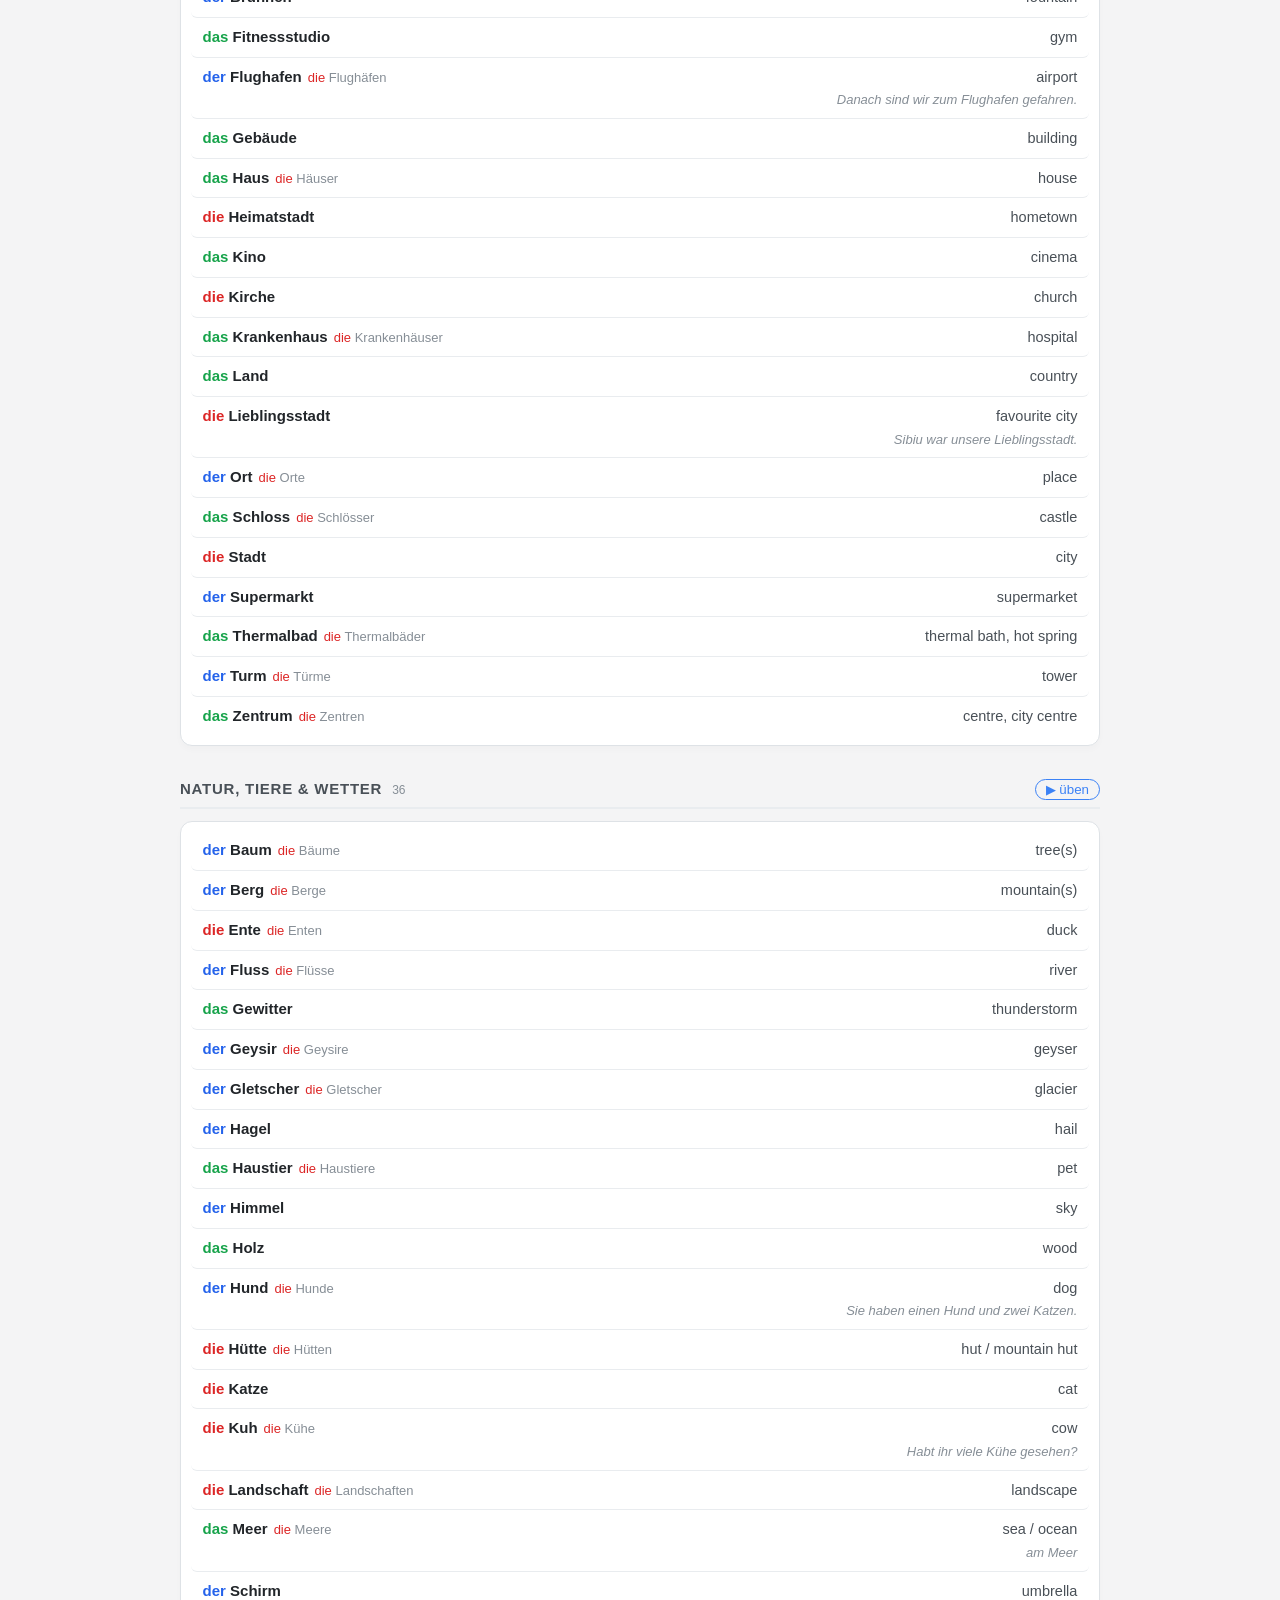
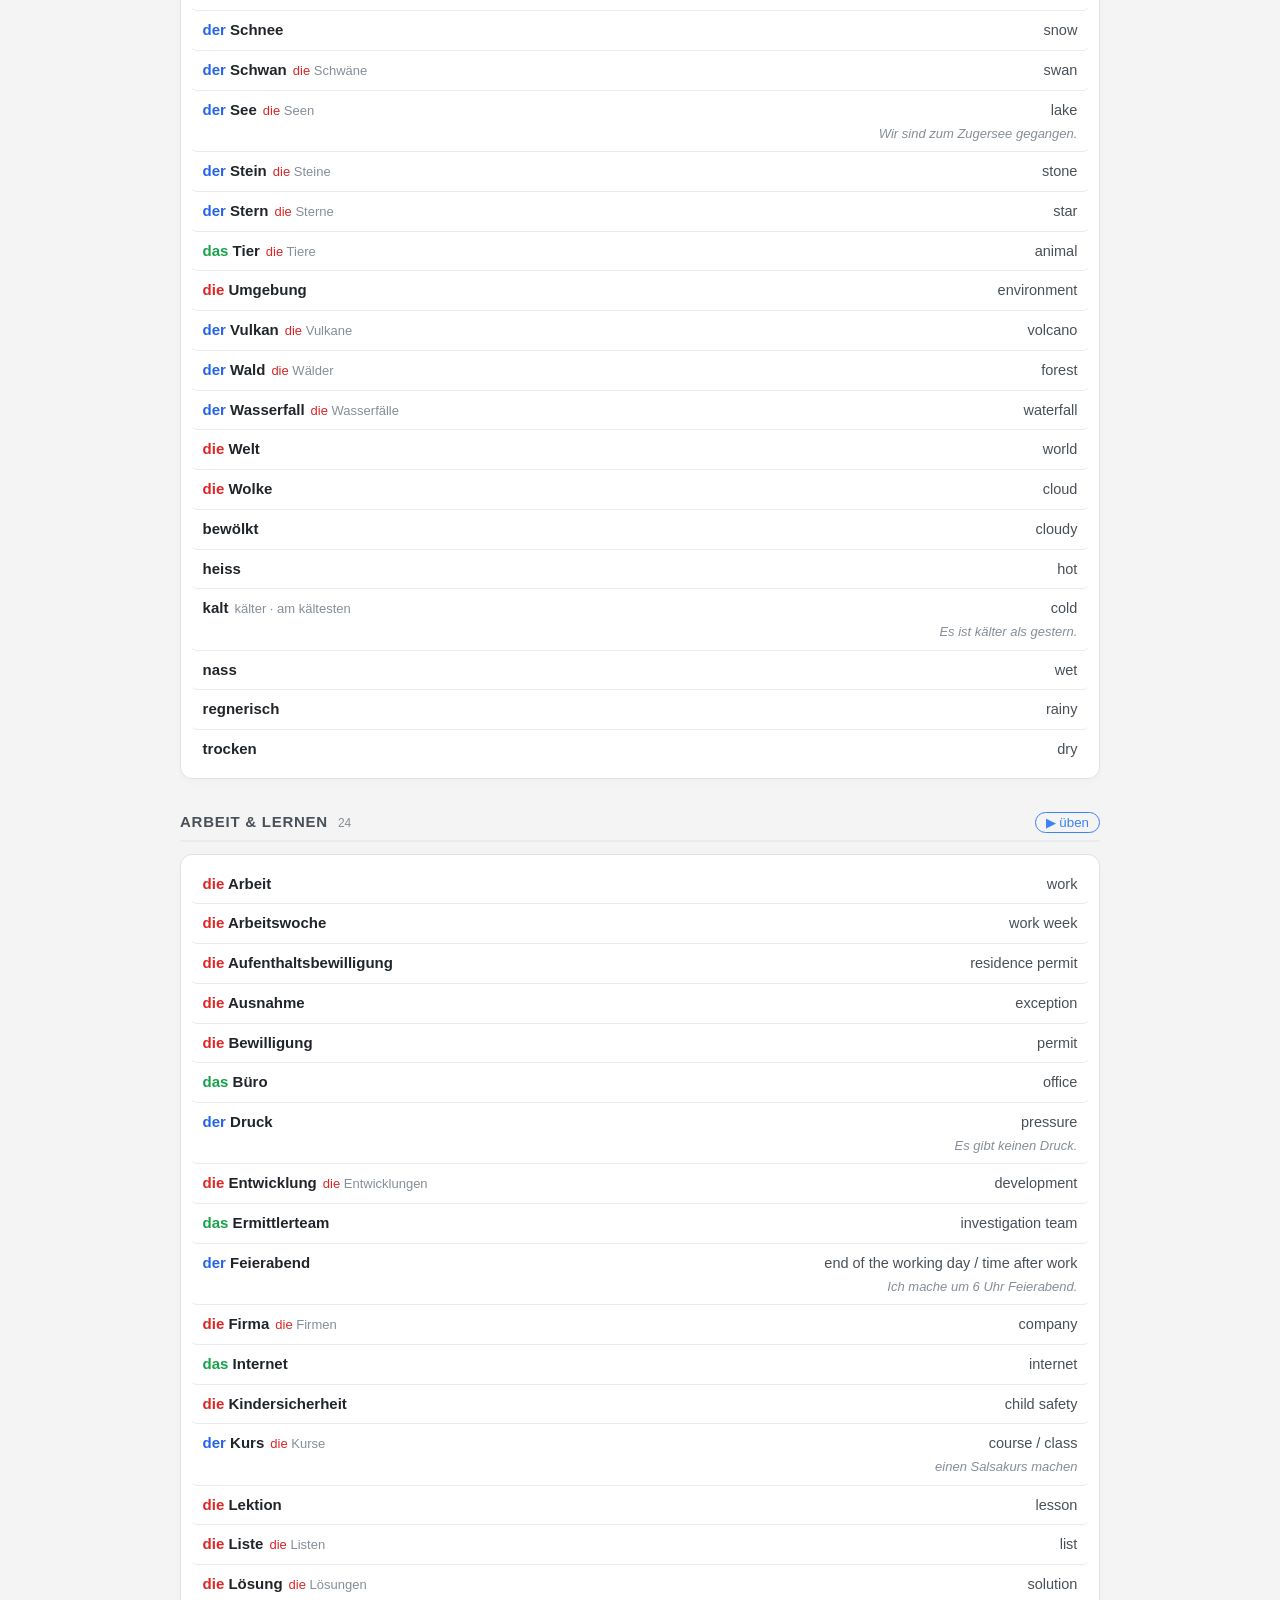
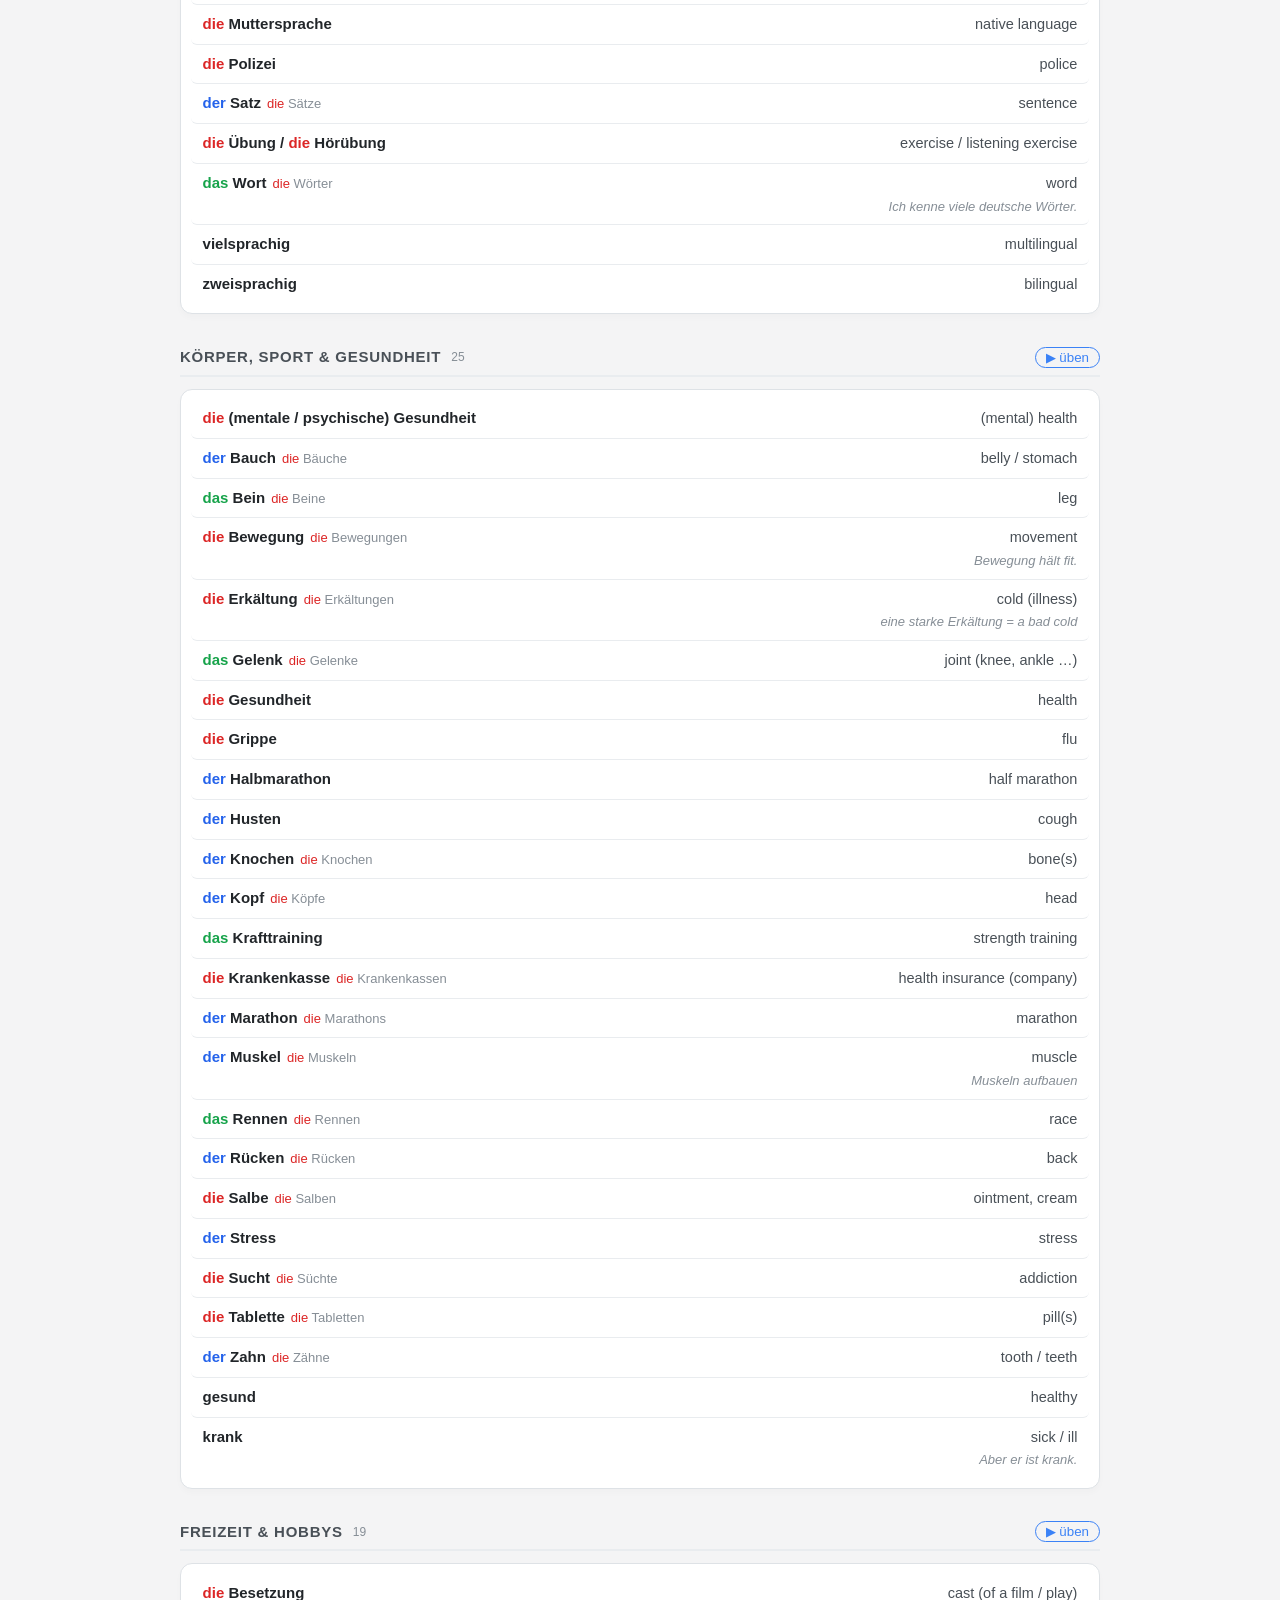
==== commit 80175b29: "New version of the app fully Claude vibe-coded" ====
--- a/index.html
+++ b/index.html
@@ -1,2248 +1,1972 @@
 <!DOCTYPE html>
 <html lang="de">
 <head>
-  <meta charset="UTF-8">
-  <meta name="viewport" content="width=device-width, initial-scale=1.0">
-  <title>German Study Notes</title>
+<meta charset="UTF-8">
+<meta name="viewport" content="width=device-width, initial-scale=1.0">
+<title>German Study Notes</title>
+<style>
+  :root {
+    --bg: #f4f4f5; --card: #ffffff; --border: #dee2e6; --border-2: #e9ecef; --border-3: #f8f9fa;
+    --text: #212529; --text-2: #495057; --text-3: #868e96;
+    --accent: #3b82f6; --accent-light: #eff6ff;
+    --der: #2563eb; --die: #dc2626; --das: #16a34a; --pl: #9333ea;
+    --r-lg: 12px; --r-sm: 6px;
+  }
+  * { box-sizing: border-box; }
+  body { margin: 0 auto; max-width: 960px; padding: 1.5rem 1.25rem 4rem; font-family: -apple-system, BlinkMacSystemFont, "Segoe UI", Roboto, Helvetica, Arial, sans-serif; background: var(--bg); color: var(--text); line-height: 1.5; }
+  header { display: flex; align-items: baseline; justify-content: space-between; gap: 1rem; flex-wrap: wrap; margin-bottom: 1rem; }
+  header h1 { font-size: 22px; margin: 0; }
+  header .stats { font-size: 13px; color: var(--text-3); }
+  .nav { display: flex; flex-wrap: wrap; gap: 8px; padding-bottom: 1rem; border-bottom: 2px solid var(--border-2); margin-bottom: 1.25rem; }
+  .tab { font: 500 14px inherit; font-family: inherit; padding: 8px 16px; border-radius: 24px; border: 1px solid var(--border); background: var(--card); cursor: pointer; color: var(--text-2); transition: all .2s; box-shadow: 0 1px 2px rgba(0,0,0,.05); }
+  .tab:hover { background: var(--border-3); color: var(--text); }
+  .tab.active { background: var(--text); color: #fff; border-color: var(--text); box-shadow: 0 4px 6px rgba(0,0,0,.1); }
+  .tab .n { font-size: 11px; opacity: .6; margin-left: 4px; }
+  .tab.practice { margin-left: auto; }
+  .tab.practice.active { background: var(--accent); border-color: var(--accent); }
+  .toolbar { display: flex; flex-wrap: wrap; gap: 8px; align-items: center; margin-bottom: 1rem; }
+  .search { flex: 1 1 240px; font-size: 15px; padding: 9px 14px; border: 1px solid var(--border); border-radius: var(--r-lg); background: var(--card); }
+  select { font: inherit; font-size: 14px; padding: 7px 10px; border-radius: var(--r-sm); border: 1px solid var(--border); background: var(--card); }
+  .chips { display: flex; flex-wrap: wrap; gap: 6px; margin-bottom: 1.25rem; }
+  .chip { font-family: inherit; font-size: 13px; padding: 4px 11px; border-radius: 16px; border: 1px solid var(--border); background: var(--card); color: var(--text-2); cursor: pointer; }
+  .chip:hover { border-color: var(--text-3); }
+  .chip.on { background: var(--accent-light); border-color: var(--accent); color: var(--accent); font-weight: 600; }
+  .chip .n { opacity: .55; font-size: 11px; margin-left: 3px; }
+  .section { display: none; } .section.visible { display: block; animation: fadeIn .25s ease; }
+  @keyframes fadeIn { from { opacity: 0; transform: translateY(4px); } to { opacity: 1; transform: none; } }
+  h3 { display: flex; align-items: center; gap: 10px; font-size: 15px; font-weight: 600; color: var(--text-2); text-transform: uppercase; letter-spacing: .05em; margin: 2rem 0 .75rem; border-bottom: 2px solid var(--border-2); padding-bottom: 6px; }
+  h3:first-child { margin-top: 0; }
+  h3 .count { font-size: 12px; color: var(--text-3); font-weight: 500; letter-spacing: 0; text-transform: none; }
+  h3 .go { margin-left: auto; font: 500 12px inherit; font-family: inherit; text-transform: none; letter-spacing: 0; color: var(--accent); background: none; border: 1px solid var(--accent); border-radius: 14px; padding: 2px 10px; cursor: pointer; }
+  h3 .go:hover { background: var(--accent-light); }
+  .card { background: var(--card); border: 1px solid var(--border); border-radius: var(--r-lg); padding: .6rem; margin-bottom: 1rem; box-shadow: 0 4px 6px rgba(0,0,0,.02); }
+  .row { display: flex; justify-content: space-between; align-items: baseline; gap: 1.5rem; padding: 8px 12px; border-bottom: 1px solid var(--border-2); font-size: 15px; border-radius: var(--r-sm); }
+  .row:last-child { border-bottom: none; }
+  .row:hover { background: var(--bg); }
+  .de { font-weight: 600; flex: 1; }
+  .en { color: var(--text-2); font-size: 14.5px; text-align: right; flex: 1; }
+  .ex { display: block; font-size: 13px; color: var(--text-3); font-style: italic; font-weight: 400; margin-top: 2px; }
+  .en .ex { text-align: right; }
+  .pl { font-weight: 400; color: var(--text-3); font-size: 13px; margin-left: 6px; }
+  .komp { font-weight: 400; color: var(--text-3); font-size: 13px; margin-left: 6px; }
+  .art-der { color: var(--der); } .art-die { color: var(--die); } .art-das { color: var(--das); }
+  .new { font-size: 10px; font-weight: 700; color: #fff; background: var(--accent); border-radius: 8px; padding: 1px 6px; margin-left: 6px; vertical-align: 2px; }
+  .legend { font-size: 12.5px; color: var(--text-3); margin: -6px 0 14px; }
+  .legend b { font-weight: 600; }
+  .empty { color: var(--text-3); font-style: italic; padding: 2rem; text-align: center; }
+  /* verbs */
+  .vtable { width: 100%; border-collapse: collapse; font-size: 14.5px; }
+  .vtable th { text-align: left; padding: 9px 12px; background: var(--border-3); color: var(--text-2); font-weight: 600; border-bottom: 2px solid var(--border-2); font-size: 13px; }
+  .vtable td { padding: 8px 12px; border-bottom: 1px solid var(--border-2); vertical-align: top; }
+  .vtable tr.v { cursor: pointer; }
+  .vtable tr.v:hover td { background: var(--bg); }
+  .vtable tr.v td:first-child::before { content: "▸ "; color: var(--accent); font-size: 11px; }
+  .vtable tr.v.open td:first-child::before { content: "▾ "; }
+  .vf { font-weight: 600; color: var(--accent); }
+  .tag { display: inline-block; font-size: 10.5px; font-weight: 600; padding: 0 6px; border-radius: 8px; margin-left: 4px; vertical-align: 1px; }
+  .tag.irr { background: #fef3c7; color: #92400e; } .tag.sep { background: #e0f2fe; color: #075985; } .tag.refl { background: #f3e8ff; color: #6b21a8; } .tag.sein { background: #dcfce7; color: #166534; }
+  .vdetail td { background: var(--bg); }
+  .conj-grid { display: grid; grid-template-columns: repeat(3, 1fr); gap: 6px 14px; margin: 4px 0 8px; }
+  .conj-grid div { background: var(--card); border: 1px solid var(--border-2); border-radius: var(--r-sm); padding: 4px 10px; display: flex; justify-content: space-between; gap: 8px; }
+  .pro { color: var(--text-3); }
+  .vnote { font-size: 13px; color: var(--text-2); margin-top: 4px; }
+  /* grammar */
+  .toc { display: flex; flex-wrap: wrap; gap: 6px; margin-bottom: 1.25rem; }
+  .gsec { background: var(--card); border: 1px solid var(--border); border-radius: var(--r-lg); padding: 1.25rem 1.4rem; margin-bottom: 1.25rem; scroll-margin-top: 12px; }
+  .gsec h2 { font-size: 18px; margin: 0 0 .6rem; display: flex; align-items: center; gap: 10px; }
+  .gsec h2 .num { font-size: 13px; color: var(--text-3); font-weight: 500; }
+  .gsec h2 .go { margin-left: auto; font: 500 12px inherit; font-family: inherit; color: var(--accent); background: none; border: 1px solid var(--accent); border-radius: 14px; padding: 2px 10px; cursor: pointer; }
+  .gsec p { margin: 0 0 8px; font-size: 14.5px; color: var(--text-2); }
+  .rule { border-left: 4px solid var(--accent); padding: 10px 14px; margin: 10px 0; background: var(--accent-light); border-radius: 0 var(--r-sm) var(--r-sm) 0; }
+  .rule .t { font-weight: 600; font-size: 15.5px; }
+  .rule .e { font-size: 14.5px; color: var(--text-2); margin-top: 2px; }
+  .rule .n { font-size: 13px; color: var(--text-2); margin-top: 4px; font-style: italic; opacity: .85; }
+  .gtable { width: 100%; border-collapse: collapse; font-size: 14px; margin: 10px 0; }
+  .gtable th { text-align: left; padding: 7px 10px; background: var(--border-3); border-bottom: 2px solid var(--border-2); color: var(--text-2); }
+  .gtable td { padding: 6px 10px; border-bottom: 1px solid var(--border-2); }
+  .gcols { columns: 3 220px; column-gap: 20px; font-size: 14px; margin-top: 8px; }
+  .gcols div { break-inside: avoid; padding: 3px 0; border-bottom: 1px dashed var(--border-2); }
+  details summary { cursor: pointer; color: var(--accent); font-size: 14px; margin-top: 8px; }
+  /* practice */
+  .pr-settings { display: grid; grid-template-columns: repeat(auto-fill, minmax(170px, 1fr)); gap: 10px 14px; background: var(--card); border: 1px solid var(--border); border-radius: var(--r-lg); padding: 14px 16px; margin-bottom: 1rem; }
+  .pr-settings label { display: flex; flex-direction: column; gap: 4px; font-size: 12px; font-weight: 600; color: var(--text-3); text-transform: uppercase; letter-spacing: .04em; }
+  .pr-settings label.inline { flex-direction: row; align-items: center; gap: 6px; text-transform: none; letter-spacing: 0; font-size: 14px; color: var(--text-2); font-weight: 500; }
+  .pr-info { display: flex; justify-content: space-between; flex-wrap: wrap; gap: 8px; font-size: 13.5px; color: var(--text-2); margin-bottom: 10px; }
+  .boxes { display: flex; gap: 3px; align-items: center; }
+  .boxes span { display: inline-block; min-width: 26px; text-align: center; font-size: 11px; padding: 1px 4px; border-radius: 4px; background: var(--border-2); color: var(--text-2); }
+  .fc { max-width: 640px; margin: 0 auto; min-height: 260px; background: var(--card); border: 2px solid var(--border); border-radius: var(--r-lg); box-shadow: 0 8px 16px rgba(0,0,0,.06); display: flex; flex-direction: column; justify-content: center; align-items: center; text-align: center; padding: 2rem 1.5rem; cursor: pointer; position: relative; }
+  .fc .kind { position: absolute; top: 10px; left: 14px; font-size: 11px; color: var(--text-3); text-transform: uppercase; letter-spacing: .05em; }
+  .fc .front { font-size: 22px; font-weight: 600; }
+  .fc .hint { font-size: 14px; color: var(--text-3); margin-top: 6px; }
+  .fc .back { margin-top: 20px; padding-top: 20px; border-top: 1px dashed var(--border-2); color: var(--accent); font-size: 19px; font-weight: 500; width: 100%; }
+  .fc .back .ex { color: var(--text-3); font-size: 14px; text-align: center; }
+  .fc .tap { position: absolute; bottom: 8px; right: 12px; font-size: 11px; color: var(--text-3); }
+  .fc .conj-grid { text-align: left; font-size: 15px; color: var(--text); }
+  .grade { display: flex; justify-content: center; gap: 10px; margin-top: 18px; flex-wrap: wrap; }
+  .grade button, .btn { font-family: inherit; padding: 10px 20px; font-size: 15px; font-weight: 600; border: none; border-radius: 24px; cursor: pointer; color: #fff; background: var(--text); }
+  .grade .again { background: #dc2626; } .grade .hard { background: #d97706; } .grade .good { background: #16a34a; }
+  .grade button small { display: block; font-size: 11px; font-weight: 400; opacity: .85; }
+  .btn.light { background: var(--card); color: var(--text-2); border: 1px solid var(--border); }
+  .kbd { text-align: center; font-size: 12px; color: var(--text-3); margin-top: 12px; }
+  @media (max-width: 640px) {
+    .row { flex-direction: column; gap: 2px; } .en, .en .ex { text-align: left; }
+    .conj-grid { grid-template-columns: 1fr 1fr; }
+    .tab.practice { margin-left: 0; }
+    .vtable .hide-sm { display: none; }
+  }
+</style>
 </head>
 <body>
-<h2 class="sr-only">German study notes organized by category with tabs for verbs, phrases, grammar, vocabulary, and
-  connectors</h2>
+<header>
+  <h1>🇩🇪 German Study Notes</h1>
+  <div class="stats" id="stats"></div>
+</header>
+<nav class="nav" id="nav"></nav>
+<main id="main"></main>
 
-<style>
-  :root {
-    --color-background-primary: #ffffff;
-    --color-background-secondary: #f4f4f5;
-    --color-border-primary: #dee2e6;
-    --color-border-secondary: #e9ecef;
-    --color-border-tertiary: #f8f9fa;
-    --color-text-primary: #212529;
-    --color-text-secondary: #495057;
-    --color-text-tertiary: #868e96;
-    --color-accent: #3b82f6;
-    --color-accent-light: #eff6ff;
-    --border-radius-lg: 12px;
-    --border-radius-sm: 6px;
-    --tab-active-bg: var(--color-text-primary);
+<script>
+/* =====================================================================
+   DATA — this is the only part you need to edit to add new things.
+   Add one line per entry in the right list. Examples:
+     WORDS:   {de: "der Stuhl", pl: "die Stühle", en: "chair", t: "noun", tags: ["wohnen"], added: "2026-11-08"},
+              {de: "müde", en: "tired", t: "adj", tags: ["gefuehle"], added: "2026-11-08"},
+     VERBS:   {de: "kaufen", en: "to buy", pp: "gekauft", aux: "h", ex: "Ich kaufe Obst.", added: "2026-11-08"},
+              {de: "anfangen", en: "to start", pp: "angefangen", aux: "h", irr: 1, sep: "an", du: "fängst", er: "fängt", added: "2026-11-08"},
+     SMALL:   {de: "trotzdem", en: "nevertheless", g: "conn", added: "2026-11-08"},
+     PHRASES: {de: "Wie geht's?", en: "How are you?", tags: ["alltag"], added: "2026-11-08"},
+   Optional on any entry: ex (example sentence), note.
+   Topics (tags): see TOPICS below. Regular verb conjugations are generated automatically.
+   ===================================================================== */
+const TOPICS = {
+  alltag: "Alltag & Smalltalk", zeit: "Zeit & Termine", menschen: "Menschen & Familie", gefuehle: "Gefühle & Beschreibung",
+  wohnen: "Wohnen & Haushalt", essen: "Essen & Trinken", reisen: "Reisen & Verkehr", orte: "Stadt & Orte",
+  natur: "Natur, Tiere & Wetter", arbeit: "Arbeit & Lernen", gesundheit: "Körper, Sport & Gesundheit", freizeit: "Freizeit & Hobbys"
+};
+const SMALL_GROUPS = {
+  conn: "Verbindungswörter — weil, deshalb, stattdessen …", prep: "Präpositionen", zeit: "Zeit — wann? wie oft?",
+  ort: "Ort & Richtung — wo? wohin?", menge: "Menge & Grad — wie viel?", satz: "Satzadverbien — leider, eigentlich …",
+  pron: "Pronomen & Begleiter — jemand, beide …", frage: "Fragewörter", zahl: "Zahlen"
+};
+
+// Nouns & adjectives. t: "noun" | "adj". Nouns: de = "der/die/das …", pl = plural. Adjectives may have komp/sup.
+const WORDS = [
+  {de: "die (mentale / psychische) Gesundheit", en: "(mental) health", t: "noun", tags: ["gesundheit"], added: "2026-06"},
+  {de: "das Abendessen", en: "dinner", t: "noun", tags: ["essen"], added: "2026-06"},
+  {de: "der Abschied", en: "farewell, goodbye", t: "noun", tags: ["menschen"], added: "2026-06"},
+  {de: "allein(e)", en: "alone", t: "adj", tags: ["gefuehle"], ex: "alleine gehen", added: "2026-06"},
+  {de: "allergisch (gegen + Akk.)", en: "allergic (to)", t: "adj", tags: ["gefuehle"], added: "2026-06"},
+  {de: "der Alltag", en: "everyday life", t: "noun", tags: ["alltag"], ex: "Er vergisst den Stress des Alltags.", added: "2026-06"},
+  {de: "anders", en: "different(ly)", t: "adj", tags: ["gefuehle"], added: "2026-06"},
+  {de: "der Anschlusszug", pl: "die Anschlusszüge", en: "connecting train", t: "noun", tags: ["reisen"], added: "2026-06"},
+  {de: "anstrengend", en: "exhausting", t: "adj", tags: ["gefuehle"], added: "2026-05-20"},
+  {de: "die Arbeit", en: "work", t: "noun", tags: ["arbeit"], added: "2026-05-10"},
+  {de: "die Arbeitswoche", en: "work week", t: "noun", tags: ["arbeit"], added: "2026-06"},
+  {de: "der Arzt / die Ärztin", en: "doctor (male/female)", t: "noun", tags: ["menschen"], added: "2026-05-18"},
+  {de: "die Aufenthaltsbewilligung", en: "residence permit", t: "noun", tags: ["arbeit"], added: "2026-06"},
+  {de: "aufgeregt", en: "excited; nervous", t: "adj", tags: ["gefuehle"], added: "2026-06"},
+  {de: "das Auge", pl: "die Augen", en: "eye(s)", t: "noun", tags: ["menschen"], added: "2026-06"},
+  {de: "die Auskunft", en: "information", t: "noun", tags: ["alltag"], added: "2026-05-20"},
+  {de: "die Ausnahme", en: "exception", t: "noun", tags: ["arbeit"], added: "2026-05-10"},
+  {de: "die Ausstellung", en: "exhibition", t: "noun", tags: ["orte", "freizeit"], added: "2026-05-20"},
+  {de: "das Auto", en: "car", t: "noun", tags: ["reisen"], added: "2026-05-10"},
+  {de: "die Bar", pl: "die Bars", en: "bar", t: "noun", tags: ["orte", "freizeit"], added: "2026-06"},
+  {de: "der Bauch", pl: "die Bäuche", en: "belly / stomach", t: "noun", tags: ["gesundheit"], added: "2026-06"},
+  {de: "der Baum", pl: "die Bäume", en: "tree(s)", t: "noun", tags: ["natur"], added: "2026-05-21"},
+  {de: "die Beere", pl: "die Beeren", en: "berry", t: "noun", tags: ["essen"], added: "2026-06"},
+  {de: "begeistert", en: "enthusiastic", t: "adj", tags: ["gefuehle"], added: "2026-05-20"},
+  {de: "die Begrüßung", en: "greeting", t: "noun", tags: ["menschen"], added: "2026-05-10"},
+  {de: "das Bein", pl: "die Beine", en: "leg", t: "noun", tags: ["gesundheit"], added: "2026-06"},
+  {de: "bekannt", en: "well-known, famous", t: "adj", tags: ["gefuehle"], ex: "Es ist eine sehr bekannte Stadt.", added: "2026-06"},
+  {de: "beliebt", en: "popular", t: "adj", tags: ["gefuehle"], added: "2026-06"},
+  {de: "bequem", en: "comfortable", t: "adj", tags: ["gefuehle"], added: "2026-05-27"},
+  {de: "der Berg", pl: "die Berge", en: "mountain(s)", t: "noun", tags: ["natur"], added: "2026-05-10"},
+  {de: "berühmt", en: "famous", t: "adj", tags: ["gefuehle"], added: "2026-06"},
+  {de: "die Besetzung", en: "cast (of a film / play)", t: "noun", tags: ["freizeit"], added: "2026-06"},
+  {de: "besonders", en: "special", t: "adj", tags: ["gefuehle"], added: "2026-05-21"},
+  {de: "der Besucher", en: "visitor", t: "noun", tags: ["menschen"], added: "2026-05-10"},
+  {de: "die Bewegung", pl: "die Bewegungen", en: "movement", t: "noun", tags: ["gesundheit"], ex: "Bewegung hält fit.", added: "2026-05-27"},
+  {de: "die Bewilligung", en: "permit", t: "noun", tags: ["arbeit"], added: "2026-05-27"},
+  {de: "bewölkt", en: "cloudy", t: "adj", tags: ["natur"], added: "2026-05-20"},
+  {de: "das Bild", en: "picture / image", t: "noun", tags: ["freizeit"], added: "2026-05-10"},
+  {de: "blond", en: "blond(e)", t: "adj", tags: ["menschen"], added: "2026-06"},
+  {de: "das Boot", pl: "die Boote", en: "boat", t: "noun", tags: ["reisen"], added: "2026-06"},
+  {de: "braun", en: "brown", t: "adj", tags: ["gefuehle"], added: "2026-06"},
+  {de: "das Brot", pl: "die Brote", en: "bread", t: "noun", tags: ["essen"], added: "2026-06"},
+  {de: "die Brücke", pl: "die Brücken", en: "bridge", t: "noun", tags: ["orte"], added: "2026-06"},
+  {de: "der Bruder", pl: "die Brüder", en: "brother", t: "noun", tags: ["menschen"], ex: "Carola hat einen Bruder.", added: "2026-06"},
+  {de: "der Brunnen", en: "fountain", t: "noun", tags: ["orte"], added: "2026-05-20"},
+  {de: "das Buch", en: "book", t: "noun", tags: ["freizeit"], added: "2026-05-10"},
+  {de: "das Bücherregal", en: "bookshelf", t: "noun", tags: ["wohnen"], added: "2026-06"},
+  {de: "das Büro", en: "office", t: "noun", tags: ["arbeit"], added: "2026-05-10"},
+  {de: "der Campingplatz", pl: "die Campingplätze", en: "campsite", t: "noun", tags: ["reisen", "freizeit"], added: "2026-06"},
+  {de: "der Chef / die Chefin", en: "boss", t: "noun", tags: ["menschen"], added: "2026-05-10"},
+  {de: "der/die Älteste", en: "the oldest (one)", t: "noun", tags: ["menschen"], added: "2026-06"},
+  {de: "der/die Einzige", en: "the only one", t: "noun", tags: ["menschen"], ex: "Bist du der Einzige aus Argentinien?", added: "2026-06"},
+  {de: "der/die Jüngste", en: "the youngest (one)", t: "noun", tags: ["menschen"], added: "2026-06"},
+  {de: "das Desaster", en: "disaster", t: "noun", tags: ["gefuehle"], ex: "Das zweite Mal war ein Desaster.", added: "2026-06"},
+  {de: "dick", en: "thick; fat", t: "adj", tags: ["menschen"], added: "2026-06"},
+  {de: "das Ding", pl: "die Dinge", en: "thing", t: "noun", tags: ["alltag"], ex: "Wir haben viele Dinge gemacht.", added: "2026-06"},
+  {de: "der Druck", en: "pressure", t: "noun", tags: ["arbeit"], ex: "Es gibt keinen Druck.", added: "2026-06"},
+  {de: "dunkel", en: "dark", t: "adj", tags: ["gefuehle"], added: "2026-06"},
+  {de: "dünn", en: "thin", t: "adj", tags: ["menschen"], added: "2026-06"},
+  {de: "die Durchsage", pl: "die Durchsagen", en: "announcement", t: "noun", tags: ["reisen"], added: "2026-06"},
+  {de: "das Ei", pl: "die Eier", en: "egg(s)", t: "noun", tags: ["essen"], added: "2026-05-21"},
+  {de: "eilig", en: "in a rush", t: "adj", tags: ["gefuehle"], ex: "es ist eilig / ich habe es eilig", added: "2026-05-27"},
+  {de: "einfach / leicht", en: "easy / simple", t: "adj", tags: ["gefuehle"], added: "2026-05-27"},
+  {de: "die Eltern", en: "parents", t: "noun", tags: ["menschen"], added: "2026-05-20"},
+  {de: "die Ente", pl: "die Enten", en: "duck", t: "noun", tags: ["natur"], added: "2026-06"},
+  {de: "die Entwicklung", pl: "die Entwicklungen", en: "development", t: "noun", tags: ["arbeit"], added: "2026-06"},
+  {de: "die Erkältung", pl: "die Erkältungen", en: "cold (illness)", t: "noun", tags: ["gesundheit"], ex: "eine starke Erkältung = a bad cold", added: "2026-05-21"},
+  {de: "das Ermittlerteam", en: "investigation team", t: "noun", tags: ["arbeit"], added: "2026-06"},
+  {de: "die Ernährung", en: "nutrition / diet", t: "noun", tags: ["essen"], added: "2026-05-20"},
+  {de: "der erste Eindruck", en: "the first impression", t: "noun", tags: ["menschen"], added: "2026-06"},
+  {de: "der Erwachsene", pl: "die Erwachsenen", en: "adult", t: "noun", tags: ["menschen"], added: "2026-06"},
+  {de: "das Essen", en: "food / meal", t: "noun", tags: ["essen"], added: "2026-05-10"},
+  {de: "der Estrich", en: "attic (Swiss)", t: "noun", tags: ["wohnen"], added: "2026-06"},
+  {de: "die Fahrt", en: "ride / short trip", t: "noun", tags: ["reisen"], added: "2026-05-10"},
+  {de: "die Familie", pl: "die Familien", en: "family", t: "noun", tags: ["menschen"], ex: "Ich mag ihre Familie sehr.", added: "2026-06"},
+  {de: "die Feier", en: "celebration / party", t: "noun", tags: ["freizeit"], added: "2026-05-27"},
+  {de: "der Feierabend", en: "end of the working day / time after work", t: "noun", tags: ["arbeit"], ex: "Ich mache um 6 Uhr Feierabend.", added: "2026-06"},
+  {de: "der Feiertag", pl: "die Feiertage", en: "public holiday", t: "noun", tags: ["zeit"], added: "2026-06"},
+  {de: "die Ferien (pl.)", en: "holidays, vacation", t: "noun", tags: ["reisen", "freizeit"], ex: "Wir haben Ferien in Peru geplant.", added: "2026-06"},
+  {de: "fertig", en: "finished / done", t: "adj", tags: ["gefuehle"], added: "2026-05-10"},
+  {de: "der Film", pl: "die Filme", en: "film, movie", t: "noun", tags: ["freizeit"], added: "2026-06"},
+  {de: "die Firma", pl: "die Firmen", en: "company", t: "noun", tags: ["arbeit"], added: "2026-06"},
+  {de: "das Fitnessstudio", en: "gym", t: "noun", tags: ["orte", "gesundheit"], added: "2026-05-10"},
+  {de: "das Fleisch", en: "meat", t: "noun", tags: ["essen"], added: "2026-06"},
+  {de: "der Flug", pl: "die Flüge", en: "flight", t: "noun", tags: ["reisen"], added: "2026-06"},
+  {de: "der Flughafen", pl: "die Flughäfen", en: "airport", t: "noun", tags: ["orte", "reisen"], ex: "Danach sind wir zum Flughafen gefahren.", added: "2026-06"},
+  {de: "das Flugzeug", en: "airplane", t: "noun", tags: ["reisen"], added: "2026-05-10"},
+  {de: "der Fluss", pl: "die Flüsse", en: "river", t: "noun", tags: ["natur"], added: "2026-06"},
+  {de: "fremd", en: "strange, unfamiliar", t: "adj", tags: ["gefuehle"], ex: "eine fremde Person = a stranger", added: "2026-06"},
+  {de: "die Freude", en: "joy", t: "noun", tags: ["gefuehle"], added: "2026-06"},
+  {de: "der Freund / die Freundin", en: "friend (male/female)", t: "noun", tags: ["menschen"], added: "2026-05-10"},
+  {de: "freundlich", en: "friendly", t: "adj", tags: ["gefuehle"], added: "2026-05-10"},
+  {de: "die Frucht", pl: "die Früchte", en: "fruit(s) (= das Obst)", t: "noun", tags: ["essen"], added: "2026-06"},
+  {de: "das Frühstück", en: "breakfast", t: "noun", tags: ["essen"], added: "2026-05-10"},
+  {de: "ganz", en: "whole", t: "adj", tags: ["gefuehle"], ex: "die ganze Welt", added: "2026-05-10"},
+  {de: "der Gast", pl: "die Gäste", en: "guest(s)", t: "noun", tags: ["menschen"], added: "2026-06"},
+  {de: "das Gebäude", en: "building", t: "noun", tags: ["orte"], added: "2026-05-21"},
+  {de: "der Geburtsort", en: "place of birth", t: "noun", tags: ["menschen"], ex: "ihr Geburtsort", added: "2026-06"},
+  {de: "der Geburtstag", pl: "die Geburtstage", en: "birthday", t: "noun", tags: ["freizeit", "menschen"], added: "2026-06"},
+  {de: "gefährlich", en: "dangerous", t: "adj", tags: ["gefuehle"], added: "2026-05-27"},
+  {de: "das Gefühl", en: "feeling", t: "noun", tags: ["gefuehle"], added: "2026-05-20"},
+  {de: "das Gelenk", pl: "die Gelenke", en: "joint (knee, ankle …)", t: "noun", tags: ["gesundheit"], added: "2026-06"},
+  {de: "das Gemüse", en: "vegetables", t: "noun", tags: ["essen"], added: "2026-06"},
+  {de: "gemütlich", en: "cozy", t: "adj", tags: ["gefuehle"], added: "2026-05-10"},
+  {de: "genervt", en: "annoyed", t: "adj", tags: ["gefuehle"], added: "2026-06"},
+  {de: "genial", en: "brilliant", t: "adj", tags: ["gefuehle"], added: "2026-05-10"},
+  {de: "das Gepäck", en: "luggage", t: "noun", tags: ["reisen"], added: "2026-06"},
+  {de: "das Geschenk", pl: "die Geschenke", en: "present, gift", t: "noun", tags: ["freizeit"], added: "2026-06"},
+  {de: "die Geschichte", en: "story", t: "noun", tags: ["alltag"], added: "2026-05-21"},
+  {de: "das Geschirr", en: "dishes", t: "noun", tags: ["wohnen"], added: "2026-06"},
+  {de: "gesprächig", en: "talkative", t: "adj", tags: ["gefuehle"], added: "2026-06"},
+  {de: "gesund", en: "healthy", t: "adj", tags: ["gesundheit"], added: "2026-06"},
+  {de: "die Gesundheit", en: "health", t: "noun", tags: ["gesundheit"], added: "2026-06"},
+  {de: "getrennt", en: "separate", t: "adj", tags: ["gefuehle"], added: "2026-05-21"},
+  {de: "das Gewitter", en: "thunderstorm", t: "noun", tags: ["natur"], added: "2026-05-27"},
+  {de: "der Geysir", pl: "die Geysire", en: "geyser", t: "noun", tags: ["natur"], added: "2026-06"},
+  {de: "das Glace", en: "ice cream (Swiss German)", t: "noun", tags: ["essen"], added: "2026-05-10"},
+  {de: "der Gletscher", pl: "die Gletscher", en: "glacier", t: "noun", tags: ["natur"], added: "2026-06"},
+  {de: "glücklich", en: "happy", t: "adj", tags: ["gefuehle"], added: "2026-05-10"},
+  {de: "die Grippe", en: "flu", t: "noun", tags: ["gesundheit"], added: "2026-05-21"},
+  {de: "gross", en: "tall (people); big", t: "adj", tags: ["menschen"], komp: "grösser", sup: "am grössten", ex: "Er ist sehr gross.", added: "2026-06"},
+  {de: "der Grund", pl: "die Gründe", en: "reason", t: "noun", tags: ["alltag"], added: "2026-06"},
+  {de: "günstig", en: "cheap (teuer = expensive)", t: "adj", tags: ["gefuehle"], added: "2026-05-10"},
+  {de: "gut", en: "good", t: "adj", tags: ["gefuehle"], komp: "besser", sup: "am besten", ex: "besser als = better than", added: "2026-05-21"},
+  {de: "der Gutschein", pl: "die Gutscheine", en: "voucher / coupon (also: der Coupon)", t: "noun", tags: ["essen"], added: "2026-06"},
+  {de: "das Haar", pl: "die Haare", en: "hair", t: "noun", tags: ["menschen"], ex: "Sie hat braune Haare.", added: "2026-06"},
+  {de: "der Hagel", en: "hail", t: "noun", tags: ["natur"], added: "2026-05-27"},
+  {de: "der Halbmarathon", en: "half marathon", t: "noun", tags: ["gesundheit"], added: "2026-06"},
+  {de: "der Hauptbahnhof (HB)", en: "main train station", t: "noun", tags: ["reisen"], added: "2026-06"},
+  {de: "das Haus", pl: "die Häuser", en: "house", t: "noun", tags: ["orte"], added: "2026-05-20"},
+  {de: "hausgemacht", en: "homemade", t: "adj", tags: ["essen"], added: "2026-05-21"},
+  {de: "das Haustier", pl: "die Haustiere", en: "pet", t: "noun", tags: ["natur"], added: "2026-06"},
+  {de: "die Heimatstadt", en: "hometown", t: "noun", tags: ["orte"], added: "2026-05-20"},
+  {de: "heiss", en: "hot", t: "adj", tags: ["natur"], added: "2026-06"},
+  {de: "hell", en: "light; bright", t: "adj", tags: ["gefuehle"], added: "2026-06"},
+  {de: "hilfsbereit", en: "helpful", t: "adj", tags: ["gefuehle"], added: "2026-05-10"},
+  {de: "der Himmel", en: "sky", t: "noun", tags: ["natur"], added: "2026-05-20"},
+  {de: "die Hochzeit", en: "wedding", t: "noun", tags: ["freizeit", "menschen"], added: "2026-05-27"},
+  {de: "die Hölle", en: "hell", t: "noun", tags: ["gefuehle"], added: "2026-06"},
+  {de: "das Holz", en: "wood", t: "noun", tags: ["natur"], added: "2026-05-20"},
+  {de: "das Hühnchen", en: "chicken (meat)", t: "noun", tags: ["essen"], added: "2026-06"},
+  {de: "der Hund", pl: "die Hunde", en: "dog", t: "noun", tags: ["natur"], ex: "Sie haben einen Hund und zwei Katzen.", added: "2026-06"},
+  {de: "der Husten", en: "cough", t: "noun", tags: ["gesundheit"], added: "2026-05-21"},
+  {de: "die Hütte", pl: "die Hütten", en: "hut / mountain hut", t: "noun", tags: ["natur", "reisen"], added: "2026-06"},
+  {de: "die Idee", pl: "die Ideen", en: "idea", t: "noun", tags: ["gefuehle"], ex: "Es war meine Idee.", added: "2026-06"},
+  {de: "intelligent", en: "intelligent", t: "adj", tags: ["gefuehle"], ex: "Er ist sehr intelligent.", added: "2026-06"},
+  {de: "das Internet", en: "internet", t: "noun", tags: ["arbeit"], added: "2026-05-10"},
+  {de: "jung", en: "young", t: "adj", tags: ["gefuehle"], komp: "jünger", sup: "am jüngsten", added: "2026-05-21"},
+  {de: "kalt", en: "cold", t: "adj", tags: ["natur"], komp: "kälter", sup: "am kältesten", ex: "Es ist kälter als gestern.", added: "2026-05-20"},
+  {de: "die Kartoffel", pl: "die Kartoffeln", en: "potato", t: "noun", tags: ["essen"], added: "2026-06"},
+  {de: "die Katze", en: "cat", t: "noun", tags: ["natur"], added: "2026-05-10"},
+  {de: "das Kind", pl: "die Kinder", en: "child, children", t: "noun", tags: ["menschen"], ex: "weil er drei Kinder hat", added: "2026-06"},
+  {de: "die Kindersicherheit", en: "child safety", t: "noun", tags: ["arbeit"], added: "2026-06"},
+  {de: "das Kino", en: "cinema", t: "noun", tags: ["orte", "freizeit"], added: "2026-06"},
+  {de: "die Kirche", en: "church", t: "noun", tags: ["orte"], added: "2026-05-20"},
+  {de: "die Kirsche", pl: "die Kirschen", en: "cherry", t: "noun", tags: ["essen"], added: "2026-05-21"},
+  {de: "das Kissen", pl: "die Kissen", en: "pillow / cushion", t: "noun", tags: ["wohnen"], added: "2026-06"},
+  {de: "das Klavier", en: "piano", t: "noun", tags: ["freizeit"], added: "2026-06"},
+  {de: "die Kleider", en: "clothes", t: "noun", tags: ["wohnen"], added: "2026-06"},
+  {de: "klein", en: "small", t: "adj", tags: ["gefuehle"], komp: "kleiner", sup: "am kleinsten", added: "2026-05-27"},
+  {de: "der Knochen", pl: "die Knochen", en: "bone(s)", t: "noun", tags: ["gesundheit"], added: "2026-05-27"},
+  {de: "der Koch", pl: "die Köche / die Köchin", en: "cook / chef", t: "noun", tags: ["menschen"], added: "2026-06"},
+  {de: "das Koffein", en: "caffeine", t: "noun", tags: ["essen"], added: "2026-06"},
+  {de: "kompliziert", en: "complicated", t: "adj", tags: ["gefuehle"], added: "2026-05-20"},
+  {de: "das Konzert", pl: "die Konzerte", en: "concert", t: "noun", tags: ["freizeit"], added: "2026-06"},
+  {de: "der Kopf", pl: "die Köpfe", en: "head", t: "noun", tags: ["gesundheit"], added: "2026-06"},
+  {de: "das Krafttraining", en: "strength training", t: "noun", tags: ["gesundheit"], added: "2026-06"},
+  {de: "krank", en: "sick / ill", t: "adj", tags: ["gesundheit"], ex: "Aber er ist krank.", added: "2026-06"},
+  {de: "das Krankenhaus", pl: "die Krankenhäuser", en: "hospital", t: "noun", tags: ["orte", "gesundheit"], added: "2026-06"},
+  {de: "die Krankenkasse", pl: "die Krankenkassen", en: "health insurance (company)", t: "noun", tags: ["gesundheit"], added: "2026-06"},
+  {de: "der Krankenpfleger / die Krankenpflegerin", en: "nurse (male/female)", t: "noun", tags: ["menschen"], added: "2026-05-20"},
+  {de: "die Küche", en: "kitchen", t: "noun", tags: ["wohnen"], ex: "wenn die Küche offen ist", added: "2026-06"},
+  {de: "die Küchenutensilien (pl.)", en: "kitchen utensils", t: "noun", tags: ["wohnen"], added: "2026-06"},
+  {de: "die Kuh", pl: "die Kühe", en: "cow", t: "noun", tags: ["natur"], ex: "Habt ihr viele Kühe gesehen?", added: "2026-06"},
+  {de: "der Kühlschrank", en: "fridge", t: "noun", tags: ["wohnen"], added: "2026-06"},
+  {de: "der Kunde / die Kundin", en: "client", t: "noun", tags: ["menschen"], added: "2026-05-10"},
+  {de: "der Kurs", pl: "die Kurse", en: "course / class", t: "noun", tags: ["arbeit"], ex: "einen Salsakurs machen", added: "2026-06"},
+  {de: "die Lampe", pl: "die Lampen", en: "lamp(s)", t: "noun", tags: ["wohnen"], added: "2026-06"},
+  {de: "das Land", en: "country", t: "noun", tags: ["orte"], added: "2026-05-10"},
+  {de: "die Landschaft", pl: "die Landschaften", en: "landscape", t: "noun", tags: ["natur"], added: "2026-06"},
+  {de: "langweilig", en: "boring", t: "adj", tags: ["gefuehle"], added: "2026-05-10"},
+  {de: "der Lärm", en: "noise", t: "noun", tags: ["alltag"], added: "2026-05-20"},
+  {de: "launisch", en: "moody", t: "adj", tags: ["gefuehle"], added: "2026-06"},
+  {de: "laut", en: "loud / noisy", t: "adj", tags: ["gefuehle"], added: "2026-05-21"},
+  {de: "das Leben", en: "life", t: "noun", tags: ["alltag"], added: "2026-05-20"},
+  {de: "lecker", en: "tasty", t: "adj", tags: ["essen"], ex: "das war ein leckeres Essen", added: "2026-05-10"},
+  {de: "die Lektion", en: "lesson", t: "noun", tags: ["arbeit"], added: "2026-05-10"},
+  {de: "die Leute", en: "people", t: "noun", tags: ["menschen"], added: "2026-05-10"},
+  {de: "das Licht", en: "light", t: "noun", tags: ["wohnen"], added: "2026-05-10"},
+  {de: "lieb", en: "kind / sweet", t: "adj", tags: ["gefuehle"], ex: "das ist lieb von dir", added: "2026-05-10"},
+  {de: "das Lieblingsdessert", en: "favourite dessert", t: "noun", tags: ["essen"], ex: "Wir haben unser Lieblingsdessert dort gefunden.", added: "2026-06"},
+  {de: "das Lieblingsessen", en: "favourite dish", t: "noun", tags: ["essen"], added: "2026-06"},
+  {de: "das Lieblingsgetränk", en: "favourite drink", t: "noun", tags: ["essen"], added: "2026-06"},
+  {de: "die Lieblingsstadt", en: "favourite city", t: "noun", tags: ["orte"], ex: "Sibiu war unsere Lieblingsstadt.", added: "2026-06"},
+  {de: "die Liste", pl: "die Listen", en: "list", t: "noun", tags: ["arbeit"], added: "2026-06"},
+  {de: "die Lösung", pl: "die Lösungen", en: "solution", t: "noun", tags: ["arbeit"], added: "2026-06"},
+  {de: "lustig", en: "funny", t: "adj", tags: ["gefuehle"], added: "2026-05-10"},
+  {de: "das Mal", pl: "die Male", en: "time (occasion) — das zweite Mal = the second time", t: "noun", tags: ["zeit"], added: "2026-06"},
+  {de: "die Mannschaft", en: "team", t: "noun", tags: ["menschen"], added: "2026-05-10"},
+  {de: "der Marathon", pl: "die Marathons", en: "marathon", t: "noun", tags: ["gesundheit"], added: "2026-06"},
+  {de: "das Meer", pl: "die Meere", en: "sea / ocean", t: "noun", tags: ["natur", "reisen"], ex: "am Meer", added: "2026-06"},
+  {de: "der Mensch", pl: "die Menschen", en: "person, people", t: "noun", tags: ["menschen"], added: "2026-06"},
+  {de: "die Miete", en: "rent", t: "noun", tags: ["wohnen"], ex: "Die Miete ist hoch / niedrig.", added: "2026-06"},
+  {de: "das Mittagessen / zu Mittag essen", en: "lunch", t: "noun", tags: ["essen"], added: "2026-05-10"},
+  {de: "möglich", en: "possible", t: "adj", tags: ["gefuehle"], added: "2026-06"},
+  {de: "die Möglichkeit", en: "possibility / opportunity", t: "noun", tags: ["alltag"], added: "2026-05-20"},
+  {de: "müde", en: "tired", t: "adj", tags: ["gefuehle"], added: "2026-05-18"},
+  {de: "der Müll", en: "trash", t: "noun", tags: ["wohnen"], added: "2026-05-21"},
+  {de: "der Mülleimer", en: "trash bin", t: "noun", tags: ["wohnen"], added: "2026-05-21"},
+  {de: "der Muskel", pl: "die Muskeln", en: "muscle", t: "noun", tags: ["gesundheit"], ex: "Muskeln aufbauen", added: "2026-06"},
+  {de: "die Mutter", pl: "die Mütter", en: "mother", t: "noun", tags: ["menschen"], added: "2026-06"},
+  {de: "die Muttersprache", en: "native language", t: "noun", tags: ["arbeit"], added: "2026-05-10"},
+  {de: "der Nachbar / die Nachbarin", en: "neighbour", t: "noun", tags: ["menschen"], added: "2026-06"},
+  {de: "der Nachteil", en: "disadvantage", t: "noun", tags: ["alltag"], added: "2026-05-20"},
+  {de: "nass", en: "wet", t: "adj", tags: ["natur"], added: "2026-05-27"},
+  {de: "die Nationalität", pl: "die Nationalitäten", en: "nationality", t: "noun", tags: ["menschen"], ex: "viele Nationalitäten", added: "2026-06"},
+  {de: "die Nebenkosten", en: "additional/running costs (utilities)", t: "noun", tags: ["wohnen"], added: "2026-06"},
+  {de: "neugierig", en: "curious", t: "adj", tags: ["gefuehle"], added: "2026-05-21"},
+  {de: "das Neujahr", en: "New Year's Day", t: "noun", tags: ["zeit"], ex: "an Neujahr", added: "2026-06"},
+  {de: "niedrig", en: "low", t: "adj", tags: ["gefuehle"], komp: "niedriger", sup: "am niedrigsten", ex: "Ich bezahle oft niedrige Preise.", added: "2026-05-20"},
+  {de: "nützlich", en: "useful", t: "adj", tags: ["gefuehle"], added: "2026-05-21"},
+  {de: "das Obst", en: "fruit", t: "noun", tags: ["essen"], added: "2026-05-10"},
+  {de: "offen", en: "open", t: "adj", tags: ["gefuehle"], added: "2026-06"},
+  {de: "das Olivenöl", en: "olive oil", t: "noun", tags: ["essen"], added: "2026-06"},
+  {de: "der Orangensaft", en: "orange juice", t: "noun", tags: ["essen"], added: "2026-06"},
+  {de: "der Ort", pl: "die Orte", en: "place", t: "noun", tags: ["orte"], added: "2026-06"},
+  {de: "das Paar", pl: "die Paare", en: "couple", t: "noun", tags: ["menschen"], ex: "Der Ball ist zu einem alten Paar geflogen.", added: "2026-06"},
+  {de: "das Parterre", en: "ground floor (Swiss; also: das Erdgeschoss)", t: "noun", tags: ["wohnen"], added: "2026-06"},
+  {de: "das Picknick", en: "picnic", t: "noun", tags: ["freizeit"], added: "2026-05-10"},
+  {de: "die Piste", pl: "die Pisten", en: "ski slope", t: "noun", tags: ["freizeit"], ex: "eine schwarze Piste", added: "2026-06"},
+  {de: "die Polizei", en: "police", t: "noun", tags: ["arbeit"], added: "2026-06"},
+  {de: "das Postauto / der Bus", en: "bus", t: "noun", tags: ["reisen"], added: "2026-05-10"},
+  {de: "praktisch", en: "practical", t: "adj", tags: ["gefuehle"], added: "2026-06"},
+  {de: "der Preis", pl: "die Preise", en: "price", t: "noun", tags: ["essen"], added: "2026-06"},
+  {de: "das Problem", pl: "die Probleme", en: "problem", t: "noun", tags: ["alltag"], ex: "Ich habe keine Probleme mehr.", added: "2026-05-20"},
+  {de: "das Regal", pl: "die Regale", en: "shelf", t: "noun", tags: ["wohnen"], added: "2026-06"},
+  {de: "regnerisch", en: "rainy", t: "adj", tags: ["natur"], added: "2026-06"},
+  {de: "die Reise", en: "journey / trip", t: "noun", tags: ["reisen"], added: "2026-05-10"},
+  {de: "der Reiseplan", pl: "die Reisepläne", en: "itinerary", t: "noun", tags: ["reisen"], added: "2026-06"},
+  {de: "das Rennen", pl: "die Rennen", en: "race", t: "noun", tags: ["gesundheit"], added: "2026-06"},
+  {de: "das Rübli / die Karotte", en: "carrot (Rübli = Swiss)", t: "noun", tags: ["essen"], added: "2026-05-21"},
+  {de: "der Rücken", pl: "die Rücken", en: "back", t: "noun", tags: ["gesundheit"], added: "2026-06"},
+  {de: "ruhig", en: "quiet, calm", t: "adj", tags: ["gefuehle"], added: "2026-06"},
+  {de: "die Sache", pl: "die Sachen", en: "thing(s)", t: "noun", tags: ["alltag"], added: "2026-05-10"},
+  {de: "der Salat", en: "salad; lettuce", t: "noun", tags: ["essen"], added: "2026-06"},
+  {de: "die Salbe", pl: "die Salben", en: "ointment, cream", t: "noun", tags: ["gesundheit"], added: "2026-05-21"},
+  {de: "der Satz", pl: "die Sätze", en: "sentence", t: "noun", tags: ["arbeit"], added: "2026-05-10"},
+  {de: "sauer", en: "sour; (coll.) annoyed", t: "adj", tags: ["essen", "gefuehle"], added: "2026-05-20"},
+  {de: "scharf", en: "spicy", t: "adj", tags: ["essen"], added: "2026-05-21"},
+  {de: "der Schauspieler", pl: "die Schauspieler", en: "actor", t: "noun", tags: ["menschen"], added: "2026-06"},
+  {de: "das Schiff", pl: "die Schiffe", en: "ship", t: "noun", tags: ["reisen"], added: "2026-06"},
+  {de: "der Schirm", en: "umbrella", t: "noun", tags: ["natur"], added: "2026-05-27"},
+  {de: "der Schlafsack", pl: "die Schlafsäcke", en: "sleeping bag", t: "noun", tags: ["freizeit"], added: "2026-06"},
+  {de: "das Schlagzeug", en: "drums", t: "noun", tags: ["freizeit"], added: "2026-06"},
+  {de: "schlecht", en: "bad", t: "adj", tags: ["gefuehle"], komp: "schlechter", sup: "am schlechtesten", added: "2026-05-21"},
+  {de: "schlimm", en: "bad, terrible", t: "adj", tags: ["gefuehle"], komp: "schlimmer", sup: "am schlimmsten", added: "2026-06"},
+  {de: "das Schloss", pl: "die Schlösser", en: "castle", t: "noun", tags: ["orte"], added: "2026-06"},
+  {de: "der Schnee", en: "snow", t: "noun", tags: ["natur"], added: "2026-06"},
+  {de: "schnell", en: "fast", t: "adj", tags: ["gefuehle"], komp: "schneller", sup: "am schnellsten", ex: "Galaxus ist am schnellsten.", added: "2026-05-20"},
+  {de: "der Schreibtisch", en: "desk", t: "noun", tags: ["wohnen"], added: "2026-05-21"},
+  {de: "der Schwan", pl: "die Schwäne", en: "swan", t: "noun", tags: ["natur"], added: "2026-06"},
+  {de: "schwarz", en: "black", t: "adj", tags: ["gefuehle"], added: "2026-06"},
+  {de: "schwer", en: "heavy; difficult", t: "adj", tags: ["gefuehle"], ex: "Der Wagen ist schwer, er wiegt 300 kg.", added: "2026-06"},
+  {de: "die Schwester", pl: "die Schwestern", en: "sister", t: "noun", tags: ["menschen"], added: "2026-06"},
+  {de: "schwierig", en: "difficult", t: "adj", tags: ["gefuehle"], added: "2026-06"},
+  {de: "der See", pl: "die Seen", en: "lake", t: "noun", tags: ["natur"], ex: "Wir sind zum Zugersee gegangen.", added: "2026-06"},
+  {de: "das Segelboot", pl: "die Segelboote", en: "sailing boat", t: "noun", tags: ["reisen"], added: "2026-06"},
+  {de: "selten", en: "rare / seldom", t: "adj", tags: ["gefuehle"], added: "2026-06"},
+  {de: "sensibel", en: "sensitive (not \"sensible\"!)", t: "adj", tags: ["gefuehle"], ex: "Er ist sensibel.", added: "2026-06"},
+  {de: "das Silvester", en: "New Year's Eve (31 Dec)", t: "noun", tags: ["zeit"], ex: "an Silvester", added: "2026-06"},
+  {de: "die Sorge", pl: "die Sorgen", en: "worry, worries", t: "noun", tags: ["gefuehle"], added: "2026-06"},
+  {de: "spannend", en: "exciting", t: "adj", tags: ["gefuehle"], added: "2026-05-20"},
+  {de: "der Spass", en: "fun", t: "noun", tags: ["freizeit", "gefuehle"], ex: "Es hat Spass gemacht.", added: "2026-05-10"},
+  {de: "der Spiegel", en: "mirror", t: "noun", tags: ["wohnen"], added: "2026-05-21"},
+  {de: "das Spiel", pl: "die Spiele", en: "game / match", t: "noun", tags: ["freizeit"], added: "2026-06"},
+  {de: "der Spieler / die Spielerin", en: "player", t: "noun", tags: ["menschen"], ex: "Gestern habe ich mit dem ersten Spieler gespielt.", added: "2026-06"},
+  {de: "die Stadt", en: "city", t: "noun", tags: ["orte"], added: "2026-05-10"},
+  {de: "stark", en: "strong", t: "adj", tags: ["gefuehle"], ex: "stark werden (to become strong)", added: "2026-06"},
+  {de: "der Stein", pl: "die Steine", en: "stone", t: "noun", tags: ["natur"], added: "2026-05-21"},
+  {de: "der Stern", pl: "die Sterne", en: "star", t: "noun", tags: ["natur"], added: "2026-06"},
+  {de: "der Stock", en: "floor, storey", t: "noun", tags: ["wohnen"], ex: "im zweiten Stock", added: "2026-06"},
+  {de: "streng", en: "strict; (Swiss) busy / demanding", t: "adj", tags: ["gefuehle"], ex: "eine strenge Arbeitswoche", added: "2026-06"},
+  {de: "der Stress", en: "stress", t: "noun", tags: ["gesundheit"], added: "2026-06"},
+  {de: "der Stuhl", pl: "die Stühle", en: "chair", t: "noun", tags: ["wohnen"], added: "2026-05-21"},
+  {de: "die Suche", en: "search", t: "noun", tags: ["alltag"], ex: "wegen der Suche", added: "2026-06"},
+  {de: "die Sucht", pl: "die Süchte", en: "addiction", t: "noun", tags: ["gesundheit"], added: "2026-06"},
+  {de: "süchtig", en: "addicted", t: "adj", tags: ["gefuehle"], added: "2026-06"},
+  {de: "der Supermarkt", en: "supermarket", t: "noun", tags: ["orte"], added: "2026-05-10"},
+  {de: "die Tablette", pl: "die Tabletten", en: "pill(s)", t: "noun", tags: ["gesundheit"], added: "2026-05-21"},
+  {de: "der Tennisball", pl: "die Tennisbälle", en: "tennis ball", t: "noun", tags: ["freizeit"], added: "2026-06"},
+  {de: "der Teppich", en: "carpet", t: "noun", tags: ["wohnen"], added: "2026-05-21"},
+  {de: "teuer", en: "expensive", t: "adj", tags: ["gefuehle"], komp: "teurer", sup: "am teuersten", ex: "Amazon ist viel teurer als Galaxus.", added: "2026-05-20"},
+  {de: "das Thermalbad", pl: "die Thermalbäder", en: "thermal bath, hot spring", t: "noun", tags: ["orte", "freizeit"], added: "2026-06"},
+  {de: "das Tier", pl: "die Tiere", en: "animal", t: "noun", tags: ["natur"], added: "2026-06"},
+  {de: "der Tisch", en: "table", t: "noun", tags: ["wohnen"], added: "2026-05-10"},
+  {de: "toll / super / cool", en: "great", t: "adj", tags: ["gefuehle"], added: "2026-05-10"},
+  {de: "touristenfreundlich", en: "tourist-friendly", t: "adj", tags: ["reisen"], added: "2026-06"},
+  {de: "touristisch", en: "touristy", t: "adj", tags: ["reisen"], ex: "Es ist eine kleine Stadt, aber sehr touristisch.", added: "2026-06"},
+  {de: "die Traube", pl: "die Trauben", en: "grape(s)", t: "noun", tags: ["essen"], added: "2026-05-21"},
+  {de: "traurig", en: "sad", t: "adj", tags: ["gefuehle"], added: "2026-06"},
+  {de: "die Treppe", pl: "die Treppen", en: "stairs", t: "noun", tags: ["wohnen"], added: "2026-05-21"},
+  {de: "das Treppenhaus", en: "staircase, stairwell", t: "noun", tags: ["wohnen"], added: "2026-06"},
+  {de: "trocken", en: "dry", t: "adj", tags: ["natur"], added: "2026-05-27"},
+  {de: "der Turm", pl: "die Türme", en: "tower", t: "noun", tags: ["orte"], added: "2026-05-21"},
+  {de: "der Übersetzer / die Übersetzerin", en: "translator (male/female)", t: "noun", tags: ["menschen"], added: "2026-05-20"},
+  {de: "üblich", en: "usual / common", t: "adj", tags: ["gefuehle"], added: "2026-06"},
+  {de: "die Übung / die Hörübung", en: "exercise / listening exercise", t: "noun", tags: ["arbeit"], added: "2026-05-20"},
+  {de: "die Umgebung", en: "environment", t: "noun", tags: ["natur"], added: "2026-05-20"},
+  {de: "unmöglich", en: "impossible", t: "adj", tags: ["gefuehle"], added: "2026-06"},
+  {de: "unterschiedlich", en: "different, varying", t: "adj", tags: ["gefuehle"], added: "2026-06"},
+  {de: "unvorhersehbar / unberechenbar", en: "unpredictable", t: "adj", tags: ["gefuehle"], added: "2026-06"},
+  {de: "der Vater", pl: "die Väter", en: "father", t: "noun", tags: ["menschen"], added: "2026-06"},
+  {de: "das Velo", en: "bicycle (Swiss German)", t: "noun", tags: ["reisen"], added: "2026-05-10"},
+  {de: "die Verabschiedung", en: "farewell", t: "noun", tags: ["menschen"], added: "2026-05-10"},
+  {de: "verantwortlich (für + Akk.)", en: "responsible (for)", t: "adj", tags: ["gefuehle"], ex: "Ich bin verantwortlich.", added: "2026-06"},
+  {de: "verhandelbar", en: "negotiable", t: "adj", tags: ["wohnen"], added: "2026-06"},
+  {de: "der Verkehr", en: "traffic", t: "noun", tags: ["reisen"], added: "2026-05-20"},
+  {de: "verschieden", en: "different", t: "adj", tags: ["gefuehle"], added: "2026-05-21"},
+  {de: "die Verspätung", pl: "die Verspätungen", en: "delay", t: "noun", tags: ["reisen"], added: "2026-06"},
+  {de: "verzweifelt", en: "desperate", t: "adj", tags: ["gefuehle"], added: "2026-05-20"},
+  {de: "vielsprachig", en: "multilingual", t: "adj", tags: ["arbeit"], added: "2026-05-10"},
+  {de: "der Vorteil", en: "benefit", t: "noun", tags: ["alltag"], added: "2026-05-20"},
+  {de: "der Vulkan", pl: "die Vulkane", en: "volcano", t: "noun", tags: ["natur"], added: "2026-06"},
+  {de: "wach", en: "awake", t: "adj", tags: ["gefuehle"], ex: "wach werden (to wake up)", added: "2026-06"},
+  {de: "der Wald", pl: "die Wälder", en: "forest", t: "noun", tags: ["natur"], added: "2026-05-20"},
+  {de: "die Wanderung", en: "hike", t: "noun", tags: ["freizeit", "natur"], added: "2026-05-10"},
+  {de: "die Wäsche", en: "laundry", t: "noun", tags: ["wohnen"], ex: "Eine Frau möchte die Wäsche machen.", added: "2026-06"},
+  {de: "der Wasserfall", pl: "die Wasserfälle", en: "waterfall", t: "noun", tags: ["natur"], added: "2026-06"},
+  {de: "der Weg", en: "path, way", t: "noun", tags: ["reisen"], added: "2026-05-18"},
+  {de: "Weihnachten", en: "Christmas (usually no article: an/über/vor Weihnachten)", t: "noun", tags: ["zeit"], added: "2026-06"},
+  {de: "der Wein", pl: "die Weine", en: "wine", t: "noun", tags: ["essen"], added: "2026-06"},
+  {de: "die Welt", en: "world", t: "noun", tags: ["natur"], added: "2026-05-10"},
+  {de: "wichtig", en: "important", t: "adj", tags: ["gefuehle"], ex: "ein wichtiges Projekt", added: "2026-06"},
+  {de: "der Wille", en: "will, willpower", t: "noun", tags: ["gefuehle"], added: "2026-06"},
+  {de: "wohl", en: "well, comfortable — sich wohl fühlen", t: "adj", tags: ["gefuehle"], added: "2026-05-20"},
+  {de: "die Wohnung", pl: "die Wohnungen", en: "flat, apartment", t: "noun", tags: ["wohnen"], added: "2026-06"},
+  {de: "die Wolke", en: "cloud", t: "noun", tags: ["natur"], added: "2026-05-20"},
+  {de: "das Wort", pl: "die Wörter", en: "word", t: "noun", tags: ["arbeit"], ex: "Ich kenne viele deutsche Wörter.", added: "2026-06"},
+  {de: "wunderbar", en: "wonderful", t: "adj", tags: ["gefuehle"], added: "2026-05-10"},
+  {de: "wunderschön", en: "gorgeous, very beautiful", t: "adj", tags: ["gefuehle"], added: "2026-06"},
+  {de: "wütend", en: "angry, furious", t: "adj", tags: ["gefuehle"], added: "2026-06"},
+  {de: "der Zahn", pl: "die Zähne", en: "tooth / teeth", t: "noun", tags: ["gesundheit"], added: "2026-05-27"},
+  {de: "der Zahnarzt / die Zahnärztin", en: "dentist", t: "noun", tags: ["menschen"], added: "2026-05-21"},
+  {de: "die Zeitumstellung", en: "the clock change (summer/winter time)", t: "noun", tags: ["zeit"], ex: "vor der Zeitumstellung", added: "2026-06"},
+  {de: "die Zeitung", pl: "die Zeitungen", en: "newspaper", t: "noun", tags: ["freizeit"], added: "2026-06"},
+  {de: "die Zeitverschiebung", en: "time difference", t: "noun", tags: ["reisen"], ex: "Es sind vier Stunden Zeitverschiebung.", added: "2026-06"},
+  {de: "das Zentrum", pl: "die Zentren", en: "centre, city centre", t: "noun", tags: ["orte"], added: "2026-06"},
+  {de: "das Ziel", en: "destination, goal, aim", t: "noun", tags: ["reisen"], added: "2026-05-27"},
+  {de: "zufrieden", en: "content", t: "adj", tags: ["gefuehle"], added: "2026-05-20"},
+  {de: "der Zug / die Bahn", en: "train", t: "noun", tags: ["reisen"], added: "2026-05-10"},
+  {de: "zweisprachig", en: "bilingual", t: "adj", tags: ["arbeit"], added: "2026-05-10"},
+  {de: "die Zwiebel", pl: "die Zwiebeln", en: "onion", t: "noun", tags: ["essen"], added: "2026-06"}
+];
+
+// Verbs. pp = Partizip II, aux = "h" (haben) | "s" (sein), irr: 1 = irregular, sep = separable prefix, du/er = only if the vowel changes (fährst/fährt).
+const VERBS = [
+  {de: "sein", en: "to be", pp: "gewesen", aux: "s", irr: 1, modal: 1, conj: ["bin", "bist", "ist", "sind", "seid", "sind"], prat: "war", ex: "Wir sind noch nie dort gewesen.", added: "2026-05-10"},
+  {de: "haben", en: "to have", pp: "gehabt", aux: "h", irr: 1, modal: 1, conj: ["habe", "hast", "hat", "haben", "habt", "haben"], prat: "hatte", ex: "Ich hatte Besuch.", added: "2026-05-10"},
+  {de: "werden", en: "to become / will (future)", pp: "geworden", aux: "s", irr: 1, modal: 1, conj: ["werde", "wirst", "wird", "werden", "werdet", "werden"], prat: "wurde", ex: "Im Oktober werden wir nach Peru reisen. · Wie alt bist du geworden?", added: "2026-05-10"},
+  {de: "müssen", en: "must / have to", pp: "gemusst", aux: "h", irr: 1, modal: 1, conj: ["muss", "musst", "muss", "müssen", "müsst", "müssen"], prat: "musste", ex: "Ich muss ins Büro gehen.", note: "nicht müssen = not have to (≠ not allowed): Ich muss nicht kochen.", added: "2026-05-10"},
+  {de: "können", en: "can / be able to", pp: "gekonnt", aux: "h", irr: 1, modal: 1, conj: ["kann", "kannst", "kann", "können", "könnt", "können"], prat: "konnte", ex: "Ich kann nicht kochen. · Wir konnten die Sterne sehen.", added: "2026-05-10"},
+  {de: "sollen", en: "should / be supposed to", pp: "gesollt", aux: "h", irr: 1, modal: 1, conj: ["soll", "sollst", "soll", "sollen", "sollt", "sollen"], prat: "sollte", ex: "Man soll hier nicht rauchen.", added: "2026-05-10"},
+  {de: "wollen", en: "to want", pp: "gewollt", aux: "h", irr: 1, modal: 1, conj: ["will", "willst", "will", "wollen", "wollt", "wollen"], prat: "wollte", ex: "Willst du nicht …?", added: "2026-05-10"},
+  {de: "dürfen", en: "to be allowed to / may", pp: "gedurft", aux: "h", irr: 1, modal: 1, conj: ["darf", "darfst", "darf", "dürfen", "dürft", "dürfen"], prat: "durfte", ex: "Er darf nicht.", added: "2026-05-10"},
+  {de: "abfragen", en: "to quiz, query", pp: "abgefragt", aux: "h", sep: "ab", added: "2026-05-10"},
+  {de: "abräumen", en: "to clear away (e.g. the table)", pp: "abgeräumt", aux: "h", sep: "ab", added: "2026-06"},
+  {de: "absetzen", en: "to drop off / take off (glasses)", pp: "abgesetzt", aux: "h", sep: "ab", added: "2026-05-10"},
+  {de: "abtrocknen", en: "to dry (the dishes)", pp: "abgetrocknet", aux: "h", sep: "ab", added: "2026-06"},
+  {de: "abwaschen", en: "to wash the dishes", pp: "abgewaschen", aux: "h", irr: 1, sep: "ab", du: "wäschst", er: "wäscht", added: "2026-06"},
+  {de: "achten", en: "to pay attention / to consider", pp: "geachtet", aux: "h", added: "2026-05-21"},
+  {de: "ändern", en: "to change (something)", pp: "geändert", aux: "h", note: "sich ändern = to change (oneself / itself)", added: "2026-05-20"},
+  {de: "anfangen", en: "to start", pp: "angefangen", aux: "h", irr: 1, sep: "an", du: "fängst", er: "fängt", ex: "Er fängt am Mittag an. · Wann hast du angefangen?", added: "2026-06"},
+  {de: "ankommen", en: "to arrive", pp: "angekommen", aux: "s", irr: 1, sep: "an", ex: "Bist du schon angekommen?", added: "2026-05-10"},
+  {de: "sich anpassen", en: "to adapt", pp: "angepasst", aux: "h", sep: "an", ex: "Also müssen wir uns anpassen.", added: "2026-06"},
+  {de: "anrufen", en: "to call (phone)", pp: "angerufen", aux: "h", irr: 1, sep: "an", ex: "Ich rufe dich an.", added: "2026-06"},
+  {de: "antworten", en: "to answer", pp: "geantwortet", aux: "h", added: "2026-05-10"},
+  {de: "anziehen", en: "to put on (clothes)", pp: "angezogen", aux: "h", irr: 1, sep: "an", added: "2026-05-20"},
+  {de: "arbeiten", en: "to work", pp: "gearbeitet", aux: "h", ex: "Ich arbeite zu Hause.", added: "2026-05-10"},
+  {de: "aufbauen", en: "to build up", pp: "aufgebaut", aux: "h", sep: "auf", ex: "Muskeln aufbauen (to build muscle)", added: "2026-06"},
+  {de: "aufhängen", en: "to hang up", pp: "aufgehängt", aux: "h", sep: "auf", ex: "Wir haben Bilder aufgehängt.", added: "2026-06"},
+  {de: "aufräumen", en: "to tidy up", pp: "aufgeräumt", aux: "h", sep: "auf", ex: "Die Person, die dort lebt, muss die Wohnung aufräumen.", added: "2026-06"},
+  {de: "aufsetzen", en: "to put on (glasses, hat)", pp: "aufgesetzt", aux: "h", sep: "auf", added: "2026-05-10"},
+  {de: "aufstehen", en: "to get up", pp: "aufgestanden", aux: "s", irr: 1, sep: "auf", ex: "Sie stehen früh auf.", added: "2026-06"},
+  {de: "aufwachen", en: "to wake up", pp: "aufgewacht", aux: "s", sep: "auf", ex: "Ich bin aufgewacht.", added: "2026-06"},
+  {de: "ausfallen", en: "to be cancelled", pp: "ausgefallen", aux: "s", irr: 1, sep: "aus", du: "fällst", er: "fällt", ex: "Der Zug fällt heute leider aus.", added: "2026-06"},
+  {de: "ausgeben", en: "to spend (money)", pp: "ausgegeben", aux: "h", irr: 1, sep: "aus", du: "gibst", er: "gibt", added: "2026-06"},
+  {de: "ausleihen", en: "to borrow", pp: "ausgeliehen", aux: "h", irr: 1, sep: "aus", added: "2026-05-20"},
+  {de: "ausmachen", en: "to turn off", pp: "ausgemacht", aux: "h", sep: "aus", added: "2026-05-20"},
+  {de: "ausprobieren", en: "to try (out)", pp: "ausprobiert", aux: "h", sep: "aus", ex: "Hast du es mal ausprobiert?", added: "2026-06"},
+  {de: "sich ausruhen", en: "to rest", pp: "ausgeruht", aux: "h", sep: "aus", added: "2026-05-21"},
+  {de: "aussuchen", en: "to choose / pick out", pp: "ausgesucht", aux: "h", sep: "aus", added: "2026-05-21"},
+  {de: "auswählen", en: "to choose", pp: "ausgewählt", aux: "h", sep: "aus", added: "2026-05-20"},
+  {de: "bauen", en: "to build", pp: "gebaut", aux: "h", added: "2026-05-21"},
+  {de: "beantragen", en: "to apply for something", pp: "beantragt", aux: "h", added: "2026-05-10"},
+  {de: "beenden", en: "to finish / close something", pp: "beendet", aux: "h", note: "also: fertig machen", added: "2026-05-10"},
+  {de: "beginnen", en: "to begin", pp: "begonnen", aux: "h", irr: 1, added: "2026-05-10"},
+  {de: "behalten", en: "to keep (hold on to)", pp: "behalten", aux: "h", irr: 1, du: "behältst", er: "behält", added: "2026-06"},
+  {de: "behandeln", en: "to treat", pp: "behandelt", aux: "h", added: "2026-05-21"},
+  {de: "bekommen", en: "to get, receive", pp: "bekommen", aux: "h", irr: 1, added: "2026-06"},
+  {de: "benötigen", en: "to need (formal)", pp: "benötigt", aux: "h", added: "2026-05-10"},
+  {de: "benutzen", en: "to use", pp: "benutzt", aux: "h", added: "2026-05-10"},
+  {de: "bereuen", en: "to regret", pp: "bereut", aux: "h", ex: "Denkst du, sie bereut es?", added: "2026-06"},
+  {de: "sich beruhigen", en: "to calm (oneself) down", pp: "beruhigt", aux: "h", added: "2026-05-10"},
+  {de: "sich beschweren (über)", en: "to complain (about)", pp: "beschwert", aux: "h", ex: "Die Nachbarin hat sich beschwert.", added: "2026-06"},
+  {de: "besichtigen", en: "to view, visit (a flat, sights)", pp: "besichtigt", aux: "h", added: "2026-06"},
+  {de: "bestellen", en: "to order", pp: "bestellt", aux: "h", ex: "Ich habe eine Pizza bestellt.", added: "2026-06"},
+  {de: "besuchen", en: "to visit", pp: "besucht", aux: "h", added: "2026-05-10"},
+  {de: "bevorzugen", en: "to prefer", pp: "bevorzugt", aux: "h", ex: "Er bevorzugt Tee. / Er trinkt lieber Tee als Kaffee.", added: "2026-06"},
+  {de: "sich bewegen", en: "to move", pp: "bewegt", aux: "h", added: "2026-05-27"},
+  {de: "bezahlen", en: "to pay", pp: "bezahlt", aux: "h", ex: "Ich bezahle mit Karte.", added: "2026-06"},
+  {de: "bleiben", en: "to stay", pp: "geblieben", aux: "s", irr: 1, ex: "Wir bleiben zwei Wochen.", added: "2026-06"},
+  {de: "brauchen", en: "to need", pp: "gebraucht", aux: "h", added: "2026-05-10"},
+  {de: "buchen", en: "to book", pp: "gebucht", aux: "h", ex: "Wir haben die Flüge gebucht.", added: "2026-06"},
+  {de: "dauern", en: "to last / take (time)", pp: "gedauert", aux: "h", ex: "Die ganze Fahrt dauert etwa 50 Minuten.", added: "2026-06"},
+  {de: "denken", en: "to think", pp: "gedacht", aux: "h", irr: 1, ex: "Ich denke, er ist aus Italien.", added: "2026-06"},
+  {de: "diskutieren", en: "to discuss", pp: "diskutiert", aux: "h", added: "2026-06"},
+  {de: "einladen", en: "to invite", pp: "eingeladen", aux: "h", irr: 1, sep: "ein", du: "lädst", er: "lädt", ex: "Ich lade die Gäste morgen Abend ein.", added: "2026-06"},
+  {de: "sich entschuldigen", en: "to apologise", pp: "entschuldigt", aux: "h", ex: "Das Kind entschuldigt sich.", added: "2026-06"},
+  {de: "sich entspannen", en: "to relax", pp: "entspannt", aux: "h", added: "2026-06"},
+  {de: "entwickeln", en: "to develop", pp: "entwickelt", aux: "h", added: "2026-06"},
+  {de: "ermitteln", en: "to investigate (police)", pp: "ermittelt", aux: "h", added: "2026-06"},
+  {de: "erneuern", en: "to renew", pp: "erneuert", aux: "h", added: "2026-05-27"},
+  {de: "erwarten", en: "to expect", pp: "erwartet", aux: "h", added: "2026-06"},
+  {de: "erwischen", en: "to catch (a bus / train)", pp: "erwischt", aux: "h", ex: "um den Bus zu erwischen", added: "2026-06"},
+  {de: "erzählen", en: "to tell", pp: "erzählt", aux: "h", ex: "Hat sie dir das erzählt?", added: "2026-05-21"},
+  {de: "essen", en: "to eat", pp: "gegessen", aux: "h", irr: 1, du: "isst", er: "isst", added: "2026-05-10"},
+  {de: "fahren", en: "to drive / travel (by vehicle)", pp: "gefahren", aux: "s", irr: 1, du: "fährst", er: "fährt", ex: "Danach sind wir nach Brașov gefahren.", note: "with an object → haben: Ich habe meine Freunde zum Flughafen gefahren.", added: "2026-05-10"},
+  {de: "fehlen", en: "to be missing / to miss", pp: "gefehlt", aux: "h", ex: "Mir fehlt etwas.", added: "2026-05-27"},
+  {de: "feiern", en: "to celebrate", pp: "gefeiert", aux: "h", ex: "Am Freitag habe ich meinen Geburtstag gefeiert.", added: "2026-05-10"},
+  {de: "fernsehen", en: "to watch TV", pp: "ferngesehen", aux: "h", irr: 1, sep: "fern", du: "siehst", er: "sieht", added: "2026-05-18"},
+  {de: "finden", en: "to find", pp: "gefunden", aux: "h", irr: 1, ex: "Du kannst hier besseren Wein finden.", note: "Das finde ich super. = I really like that.", added: "2026-06"},
+  {de: "fliegen", en: "to fly", pp: "geflogen", aux: "s", irr: 1, ex: "Wir sind für zwei Wochen nach Island geflogen.", note: "zurückfliegen = to fly back — um nach Zürich zurückzufliegen", added: "2026-06"},
+  {de: "sich fortbewegen", en: "to move around, get around", pp: "fortbewegt", aux: "h", sep: "fort", added: "2026-06"},
+  {de: "fragen", en: "to ask", pp: "gefragt", aux: "h", ex: "Ich frage Marie, wie man Deutsch spricht.", added: "2026-05-20"},
+  {de: "sich freuen (auf / über + Akk.)", en: "to look forward to / to be happy about", pp: "gefreut", aux: "h", ex: "Ich freue mich auf Peru. · Ich habe mich über deine E-Mail gefreut.", note: "auf = something in the future; über = something that happened", added: "2026-05-10"},
+  {de: "fühlen", en: "to feel", pp: "gefühlt", aux: "h", ex: "Ich fühle mich nicht wohl.", added: "2026-05-27"},
+  {de: "füttern", en: "to feed", pp: "gefüttert", aux: "h", ex: "Wir haben die Enten gefüttert.", added: "2026-06"},
+  {de: "geben", en: "to give", pp: "gegeben", aux: "h", irr: 1, du: "gibst", er: "gibt", note: "es gibt = there is / there are", added: "2026-05-10"},
+  {de: "gehen", en: "to go (on foot) / to leave", pp: "gegangen", aux: "s", irr: 1, ex: "Ich bin zur Arbeit gegangen.", added: "2026-05-10"},
+  {de: "geniessen", en: "to enjoy", pp: "genossen", aux: "h", irr: 1, ex: "Ich möchte, dass sie die Reise geniessen.", added: "2026-06"},
+  {de: "gewinnen", en: "to win", pp: "gewonnen", aux: "h", irr: 1, ex: "Ich habe gewonnen.", added: "2026-06"},
+  {de: "grüssen", en: "to greet", pp: "gegrüsst", aux: "h", added: "2026-05-10"},
+  {de: "halten", en: "to hold / keep", pp: "gehalten", aux: "h", irr: 1, du: "hältst", er: "hält", ex: "Bewegung hält fit.", added: "2026-06"},
+  {de: "hassen", en: "to hate", pp: "gehasst", aux: "h", added: "2026-06"},
+  {de: "heiraten", en: "to marry", pp: "geheiratet", aux: "h", added: "2026-05-10"},
+  {de: "helfen (+ Dativ)", en: "to help", pp: "geholfen", aux: "h", irr: 1, du: "hilfst", er: "hilft", added: "2026-05-10"},
+  {de: "hoffen", en: "to hope", pp: "gehofft", aux: "h", ex: "Ich hoffe, dass die Sonne morgen scheinen wird.", added: "2026-05-27"},
+  {de: "hören", en: "to hear / listen", pp: "gehört", aux: "h", ex: "Ich höre Musik.", added: "2026-05-10"},
+  {de: "sich interessieren für", en: "to be interested in", pp: "interessiert", aux: "h", ex: "Ich interessiere mich für die Wohnung.", added: "2026-06"},
+  {de: "joggen", en: "to jog", pp: "gejoggt", aux: "h", ex: "Wie oft gehst du joggen?", added: "2026-05-10"},
+  {de: "kaufen", en: "to buy", pp: "gekauft", aux: "h", ex: "Ich kaufe Obst im Supermarkt.", added: "2026-05-10"},
+  {de: "kennen", en: "to know (a person / place)", pp: "gekannt", aux: "h", irr: 1, ex: "Woher kennst du die Freunde?", note: "kennen vs. wissen → see Grammatik", added: "2026-06"},
+  {de: "kennenlernen", en: "to get to know, meet (for the first time)", pp: "kennengelernt", aux: "h", sep: "kennen", ex: "Ich habe sie auf der Reise kennengelernt.", added: "2026-06"},
+  {de: "kochen", en: "to cook", pp: "gekocht", aux: "h", ex: "Diego hat eine Lasagne gekocht.", added: "2026-06"},
+  {de: "kommen", en: "to come", pp: "gekommen", aux: "s", irr: 1, ex: "Die Polizei ist gekommen.", added: "2026-05-10"},
+  {de: "lachen", en: "to laugh", pp: "gelacht", aux: "h", added: "2026-05-27"},
+  {de: "landen", en: "to land", pp: "gelandet", aux: "s", added: "2026-05-10"},
+  {de: "lassen", en: "to leave / to let", pp: "gelassen", aux: "h", irr: 1, du: "lässt", er: "lässt", ex: "Lass uns woanders hingehen.", added: "2026-05-27"},
+  {de: "laufen", en: "to run / walk", pp: "gelaufen", aux: "s", irr: 1, du: "läufst", er: "läuft", ex: "Letztes Jahr bin ich einen Halbmarathon gelaufen.", added: "2026-05-27"},
+  {de: "leben", en: "to live (be alive, live somewhere)", pp: "gelebt", aux: "h", ex: "Wir leben im Kanton Zürich.", added: "2026-05-10"},
+  {de: "lernen", en: "to learn", pp: "gelernt", aux: "h", ex: "Ich lerne Deutsch mit Marie.", added: "2026-05-10"},
+  {de: "lesen", en: "to read", pp: "gelesen", aux: "h", irr: 1, du: "liest", er: "liest", ex: "Ich habe ein Buch gelesen.", added: "2026-05-10"},
+  {de: "lieben", en: "to love", pp: "geliebt", aux: "h", added: "2026-05-10"},
+  {de: "machen", en: "to do / make", pp: "gemacht", aux: "h", ex: "Ich mache mir meinen Mate jeden Morgen.", added: "2026-05-20"},
+  {de: "malen", en: "to paint", pp: "gemalt", aux: "h", added: "2026-05-10"},
+  {de: "sich melden", en: "to get in touch, report", pp: "gemeldet", aux: "h", ex: "Meld dich!", added: "2026-05-27"},
+  {de: "messen", en: "to measure", pp: "gemessen", aux: "h", irr: 1, du: "misst", er: "misst", added: "2026-05-10"},
+  {de: "mieten", en: "to rent", pp: "gemietet", aux: "h", ex: "Wir haben ein Auto gemietet.", added: "2026-05-18"},
+  {de: "mitnehmen", en: "to take along", pp: "mitgenommen", aux: "h", irr: 1, sep: "mit", du: "nimmst", er: "nimmt", ex: "Wir nehmen nur Kleider mit.", added: "2026-05-10"},
+  {de: "nachdenken (über + Akk.)", en: "to think about", pp: "nachgedacht", aux: "h", irr: 1, sep: "nach", ex: "Ich muss über das Programm nachdenken.", added: "2026-06"},
+  {de: "nehmen", en: "to take", pp: "genommen", aux: "h", irr: 1, du: "nimmst", er: "nimmt", ex: "Ich nehme lieber den Zug.", added: "2026-05-10"},
+  {de: "öffnen", en: "to open", pp: "geöffnet", aux: "h", added: "2026-05-10"},
+  {de: "ordnen", en: "to put in order", pp: "geordnet", aux: "h", added: "2026-05-10"},
+  {de: "passen", en: "to fit", pp: "gepasst", aux: "h", added: "2026-06"},
+  {de: "planen", en: "to plan", pp: "geplant", aux: "h", ex: "Wir haben Ferien in Peru geplant.", added: "2026-06"},
+  {de: "probieren", en: "to try, to taste", pp: "probiert", aux: "h", ex: "Essen, das wir probieren möchten", added: "2026-06"},
+  {de: "reden", en: "to talk", pp: "geredet", aux: "h", added: "2026-05-10"},
+  {de: "regnen", en: "to rain", pp: "geregnet", aux: "h", ex: "Es regnet. · Es hat geregnet.", added: "2026-06"},
+  {de: "reisen", en: "to travel", pp: "gereist", aux: "s", added: "2026-05-10"},
+  {de: "rennen", en: "to run", pp: "gerannt", aux: "s", irr: 1, ex: "Macht es dir Spass, länger als 10 km zu rennen?", added: "2026-05-10"},
+  {de: "sagen", en: "to say", pp: "gesagt", aux: "h", added: "2026-05-10"},
+  {de: "sauber machen", en: "to clean", pp: "sauber gemacht", aux: "h", sep: "sauber", ex: "Wir müssen alles sauber machen.", added: "2026-06"},
+  {de: "scheinen", en: "to seem / to shine", pp: "geschienen", aux: "h", irr: 1, ex: "Es scheint, … · Die Sonne scheint.", added: "2026-05-20"},
+  {de: "schlafen", en: "to sleep", pp: "geschlafen", aux: "h", irr: 1, du: "schläfst", er: "schläft", ex: "Hast du gut geschlafen?", note: "schlafen gehen = to go to bed", added: "2026-05-10"},
+  {de: "schliessen", en: "to close", pp: "geschlossen", aux: "h", irr: 1, added: "2026-06"},
+  {de: "schreiben", en: "to write", pp: "geschrieben", aux: "h", irr: 1, added: "2026-05-10"},
+  {de: "sehen", en: "to see", pp: "gesehen", aux: "h", irr: 1, du: "siehst", er: "sieht", ex: "Ich habe einen Film gesehen.", added: "2026-05-10"},
+  {de: "spazieren gehen", en: "to go for a walk", pp: "spazieren gegangen", aux: "s", irr: 1, sep: "spazieren", added: "2026-05-10"},
+  {de: "spielen", en: "to play", pp: "gespielt", aux: "h", ex: "Ich spiele Tennis mit meinem Freund.", added: "2026-05-20"},
+  {de: "sprechen", en: "to speak", pp: "gesprochen", aux: "h", irr: 1, du: "sprichst", er: "spricht", ex: "Wir haben darüber gesprochen.", added: "2026-05-10"},
+  {de: "starten", en: "to start", pp: "gestartet", aux: "h", ex: "den Tag so starten", added: "2026-06"},
+  {de: "stehen", en: "to stand", pp: "gestanden", aux: "h", irr: 1, note: "in Switzerland and southern Germany often: ist gestanden", added: "2026-05-10"},
+  {de: "sterben", en: "to die", pp: "gestorben", aux: "s", irr: 1, du: "stirbst", er: "stirbt", ex: "Er ist fast gestorben.", added: "2026-06"},
+  {de: "stören", en: "to disturb, bother", pp: "gestört", aux: "h", ex: "Entschuldige, dass wir dich gestört haben.", added: "2026-06"},
+  {de: "studieren", en: "to study (at university)", pp: "studiert", aux: "h", added: "2026-05-10"},
+  {de: "suchen", en: "to search / look for", pp: "gesucht", aux: "h", added: "2026-05-10"},
+  {de: "tanzen", en: "to dance", pp: "getanzt", aux: "h", ex: "Sie möchte gerne tanzen.", added: "2026-06"},
+  {de: "teilen", en: "to share", pp: "geteilt", aux: "h", added: "2026-05-21"},
+  {de: "teilnehmen (an + Dat.)", en: "to take part (in)", pp: "teilgenommen", aux: "h", irr: 1, sep: "teil", du: "nimmst", er: "nimmt", ex: "Ich muss an den Meetings teilnehmen.", added: "2026-06"},
+  {de: "telefonieren", en: "to be on the phone", pp: "telefoniert", aux: "h", ex: "Ich telefoniere mit dir.", note: "anrufen = make a call; telefonieren = be having a call", added: "2026-05-10"},
+  {de: "tragen", en: "to carry / to wear", pp: "getragen", aux: "h", irr: 1, du: "trägst", er: "trägt", added: "2026-05-10"},
+  {de: "trainieren", en: "to train, work out", pp: "trainiert", aux: "h", ex: "Ich muss viel trainieren!", added: "2026-06"},
+  {de: "treffen", en: "to meet", pp: "getroffen", aux: "h", irr: 1, du: "triffst", er: "trifft", ex: "Wir haben Freunde getroffen.", note: "also reflexive: sich treffen (to meet up)", added: "2026-05-20"},
+  {de: "trinken", en: "to drink", pp: "getrunken", aux: "h", irr: 1, added: "2026-05-10"},
+  {de: "üben", en: "to practise", pp: "geübt", aux: "h", added: "2026-05-10"},
+  {de: "überprüfen", en: "to check something", pp: "überprüft", aux: "h", added: "2026-05-20"},
+  {de: "übersetzen", en: "to translate", pp: "übersetzt", aux: "h", added: "2026-05-10"},
+  {de: "umziehen", en: "to move (house)", pp: "umgezogen", aux: "s", irr: 1, sep: "um", added: "2026-05-20"},
+  {de: "unterrichten", en: "to teach", pp: "unterrichtet", aux: "h", added: "2026-05-20"},
+  {de: "untersuchen", en: "to examine, investigate", pp: "untersucht", aux: "h", added: "2026-05-20"},
+  {de: "sich verabschieden", en: "to say goodbye", pp: "verabschiedet", aux: "h", added: "2026-05-21"},
+  {de: "verbringen", en: "to spend (time)", pp: "verbracht", aux: "h", irr: 1, ex: "Wir haben das Wochenende in Italien verbracht.", note: "Zeit verbringen = to spend time", added: "2026-06"},
+  {de: "vereinbaren", en: "to agree on, arrange something", pp: "vereinbart", aux: "h", added: "2026-05-27"},
+  {de: "vergessen", en: "to forget", pp: "vergessen", aux: "h", irr: 1, du: "vergisst", er: "vergisst", ex: "Bitte vergessen Sie Ihr Gepäck nicht.", added: "2026-05-27"},
+  {de: "vergleichen", en: "to compare", pp: "verglichen", aux: "h", irr: 1, added: "2026-05-27"},
+  {de: "verkaufen", en: "to sell (opposite of kaufen)", pp: "verkauft", aux: "h", added: "2026-06"},
+  {de: "verlieren", en: "to lose", pp: "verloren", aux: "h", irr: 1, added: "2026-06"},
+  {de: "vermieten", en: "to rent out (to someone)", pp: "vermietet", aux: "h", ex: "Wir vermieten unsere Wohnung.", added: "2026-06"},
+  {de: "verpassen", en: "to miss (a train, bus…)", pp: "verpasst", aux: "h", ex: "Ich habe den Zug verpasst.", added: "2026-06"},
+  {de: "verstehen", en: "to understand", pp: "verstanden", aux: "h", irr: 1, added: "2026-05-10"},
+  {de: "versuchen", en: "to try", pp: "versucht", aux: "h", ex: "Generell versuche ich, 10 km zu rennen.", added: "2026-05-27"},
+  {de: "vorbereiten", en: "to prepare", pp: "vorbereitet", aux: "h", sep: "vor", ex: "Ich bereite mein Frühstück vor.", added: "2026-06"},
+  {de: "wandern", en: "to hike", pp: "gewandert", aux: "s", ex: "Wir sind wandern gegangen.", added: "2026-05-10"},
+  {de: "warten", en: "to wait", pp: "gewartet", aux: "h", added: "2026-05-10"},
+  {de: "wegräumen", en: "to put away", pp: "weggeräumt", aux: "h", sep: "weg", added: "2026-06"},
+  {de: "wehtun", en: "to hurt", pp: "wehgetan", aux: "h", irr: 1, sep: "weh", ex: "Mein Kopf tut weh.", note: "German says the body part \"does pain\": Mein Bein tut weh.", added: "2026-06"},
+  {de: "weiterarbeiten", en: "to continue working", pp: "weitergearbeitet", aux: "h", sep: "weiter", added: "2026-05-21"},
+  {de: "weitermachen", en: "to keep going / continue", pp: "weitergemacht", aux: "h", sep: "weiter", ex: "Ich mache weiter.", added: "2026-06"},
+  {de: "werfen", en: "to throw", pp: "geworfen", aux: "h", irr: 1, du: "wirfst", er: "wirft", added: "2026-06"},
+  {de: "wiederholen", en: "to repeat", pp: "wiederholt", aux: "h", added: "2026-05-10"},
+  {de: "wiegen", en: "to weigh", pp: "gewogen", aux: "h", irr: 1, ex: "Der Wagen wiegt 300 kg.", added: "2026-06"},
+  {de: "wissen", en: "to know (a fact)", pp: "gewusst", aux: "h", irr: 1, conj: ["weiss", "weisst", "weiss", "wissen", "wisst", "wissen"], ex: "Weisst du, ob sie kommt?", added: "2026-05-18"},
+  {de: "wohnen", en: "to live (reside)", pp: "gewohnt", aux: "h", ex: "Ich wohne in Dübendorf.", added: "2026-05-10"},
+  {de: "zählen", en: "to count", pp: "gezählt", aux: "h", added: "2026-05-21"},
+  {de: "zeichnen", en: "to draw", pp: "gezeichnet", aux: "h", added: "2026-05-20"},
+  {de: "zeigen", en: "to show", pp: "gezeigt", aux: "h", added: "2026-05-21"},
+  {de: "zerstören", en: "to destroy", pp: "zerstört", aux: "h", added: "2026-06"},
+  {de: "zurückfahren", en: "to drive / travel back", pp: "zurückgefahren", aux: "s", irr: 1, sep: "zurück", du: "fährst", er: "fährt", ex: "Wir fahren am Samstag zurück.", added: "2026-06"},
+  {de: "zurückgeben", en: "to give back", pp: "zurückgegeben", aux: "h", irr: 1, sep: "zurück", du: "gibst", er: "gibt", ex: "Er gibt ihm den Ball zurück.", added: "2026-06"},
+  {de: "zurückkommen", en: "to come back", pp: "zurückgekommen", aux: "s", irr: 1, sep: "zurück", ex: "Wann kommst du nach Hause zurück?", added: "2026-06"},
+  {de: "zustimmen", en: "to agree", pp: "zugestimmt", aux: "h", sep: "zu", ex: "Ich stimme zu.", added: "2026-05-27"}
+];
+
+// Kleine Wörter. g: conn | prep | zeit | ort | menge | satz | pron | frage | zahl
+const SMALL = [
+  {de: "also", en: "so, therefore (verb comes next)", g: "conn", added: "2026-06"},
+  {de: "anstatt von", en: "instead of", g: "conn", added: "2026-05-27"},
+  {de: "dafür", en: "instead, in exchange", g: "conn", added: "2026-05-20"},
+  {de: "dagegen", en: "against (it / that) / on the other hand", g: "conn", added: "2026-05-27"},
+  {de: "damit", en: "so that (with a subject)", g: "conn", ex: "damit er versteht", added: "2026-05-27"},
+  {de: "deshalb", en: "therefore / that's why", g: "conn", added: "2026-05-10"},
+  {de: "stattdessen", en: "instead (of that)", g: "conn", added: "2026-05-27"},
+  {de: "um … zu", en: "in order to", g: "conn", ex: "um nach Hause zu gehen", added: "2026-05-10"},
+  {de: "weil", en: "because", g: "conn", ex: "verb geht ans Ende vom Satz", added: "2026-05-20"},
+  {de: "wenn", en: "if, when", g: "conn", added: "2026-05-20"},
+  {de: "Wann?", en: "When?", g: "frage", added: "2026-05-10"},
+  {de: "Warum?", en: "Why?", g: "frage", added: "2026-05-10"},
+  {de: "Was?", en: "What?", g: "frage", added: "2026-05-10"},
+  {de: "Wer?", en: "Who?", g: "frage", added: "2026-05-10"},
+  {de: "Wie lange?", en: "How long?", g: "frage", added: "2026-05-10"},
+  {de: "Wie viel?", en: "How much?", g: "frage", added: "2026-05-10"},
+  {de: "Wie?", en: "How?", g: "frage", added: "2026-05-10"},
+  {de: "Wo?", en: "Where?", g: "frage", added: "2026-05-10"},
+  {de: "Woher? / Wo … her?", en: "From where?", g: "frage", ex: "Woher kommen Sie?", added: "2026-05-20"},
+  {de: "ein paar", en: "a few", g: "menge", added: "2026-05-10"},
+  {de: "etwa", en: "about, approximately (= ungefähr)", g: "menge", ex: "etwa 50 Minuten", added: "2026-06"},
+  {de: "fast", en: "almost", g: "menge", ex: "Er ist fast gestorben.", added: "2026-06"},
+  {de: "genauso", en: "the same as / just as", g: "menge", added: "2026-05-27"},
+  {de: "genug", en: "enough", g: "menge", added: "2026-05-27"},
+  {de: "gern", en: "gladly / like to", g: "menge", komp: "lieber", sup: "am liebsten", ex: "Ich trinke lieber Tee.", added: "2026-05-20"},
+  {de: "im Durchschnitt", en: "on average", g: "menge", added: "2026-05-27"},
+  {de: "mindestens", en: "at least", g: "menge", added: "2026-05-20"},
+  {de: "nur", en: "only", g: "menge", added: "2026-05-18"},
+  {de: "rund", en: "around, approximately (also: round)", g: "menge", added: "2026-06"},
+  {de: "so viel … wie möglich", en: "as much … as possible", g: "menge", ex: "so viel Zeit wie möglich", added: "2026-06"},
+  {de: "ungefähr / circa", en: "around / approximately", g: "menge", added: "2026-05-27"},
+  {de: "viel", en: "a lot / much", g: "menge", komp: "mehr", sup: "am meisten", added: "2026-05-10"},
+  {de: "weiter", en: "further", g: "menge", added: "2026-05-20"},
+  {de: "wenig", en: "little / few", g: "menge", added: "2026-05-10"},
+  {de: "wenige", en: "(a) few", g: "menge", added: "2026-06"},
+  {de: "weniger", en: "less / fewer", g: "menge", ex: "Wir müssen weniger reisen.", added: "2026-06"},
+  {de: "zu kurz", en: "too short", g: "menge", added: "2026-05-10"},
+  {de: "zu viel", en: "too much", g: "menge", added: "2026-05-10"},
+  {de: "zu wenig", en: "too little", g: "menge", added: "2026-05-10"},
+  {de: "zusammen", en: "together", g: "menge", ex: "Wir haben die Reise zusammen gemacht.", added: "2026-06"},
+  {de: "darunter", en: "below / under there (adverb)", g: "ort", ex: "die Katze ist darunter", added: "2026-05-20"},
+  {de: "dort / da", en: "there", g: "ort", added: "2026-05-10"},
+  {de: "draussen", en: "outside", g: "ort", ex: "weil es draussen zu kalt ist", added: "2026-06"},
+  {de: "geradeaus", en: "straight ahead", g: "ort", added: "2026-05-27"},
+  {de: "hier", en: "here", g: "ort", added: "2026-05-10"},
+  {de: "im Norden", en: "in the north", g: "ort", added: "2026-05-10"},
+  {de: "in der Nähe von", en: "near, close to", g: "ort", ex: "in der Nähe von Zürich", added: "2026-06"},
+  {de: "in die Schweiz / nach Italien", en: "to Switzerland / to Italy (countries with an article use in + Akk.)", g: "ort", added: "2026-06"},
+  {de: "irgendwo", en: "somewhere", g: "ort", added: "2026-05-20"},
+  {de: "nah", en: "close", g: "ort", added: "2026-05-20"},
+  {de: "überall", en: "everywhere", g: "ort", added: "2026-06"},
+  {de: "unterwegs sein", en: "to be on the way / moving around", g: "ort", added: "2026-05-20"},
+  {de: "von … aus", en: "from (a place)", g: "ort", ex: "Ich kann eine Woche von Argentinien aus arbeiten.", added: "2026-06"},
+  {de: "weit", en: "far", g: "ort", added: "2026-05-27"},
+  {de: "weit weg (von)", en: "far away (from)", g: "ort", ex: "weit weg vom Zentrum", added: "2026-06"},
+  {de: "woanders", en: "somewhere else", g: "ort", added: "2026-05-20"},
+  {de: "als", en: "as (role)", g: "prep", ex: "Ich arbeite als Programmierer.", added: "2026-05-10"},
+  {de: "am (an + dem)", en: "on (days)", g: "prep", ex: "Ich arbeite am Montag.", added: "2026-05-10"},
+  {de: "an (+ Dativ)", en: "on a vertical surface / near", g: "prep", ex: "an der Wand (on the wall)", added: "2026-05-27"},
+  {de: "auf (+ Dativ)", en: "on a surface", g: "prep", ex: "auf dem Tisch (on the table)", added: "2026-05-27"},
+  {de: "bei (+ Dativ)", en: "at", g: "prep", ex: "Ich arbeite bei Google.", added: "2026-05-27"},
+  {de: "bei (shop / website)", en: "at / from a shop", g: "prep", ex: "Ich kaufe oft bei Galaxus. (not 'in Galaxus')", added: "2026-06"},
+  {de: "bis", en: "until", g: "prep", ex: "bis morgen / bis Ende der Strasse", added: "2026-05-27"},
+  {de: "davor / vor", en: "in front of", g: "prep", ex: "vor dem Eingang", added: "2026-05-27"},
+  {de: "durch (+ Akkusativ)", en: "through", g: "prep", ex: "durch den Wald", added: "2026-05-27"},
+  {de: "gegen (+ Akkusativ)", en: "against", g: "prep", ex: "wir spielen gegen eine andere Mannschaft", added: "2026-05-27"},
+  {de: "hinter (+ Dativ)", en: "behind", g: "prep", ex: "hinter dem Gebäude", added: "2026-05-27"},
+  {de: "in (+ Dativ)", en: "inside something", g: "prep", ex: "in der Tasche (in the bag) / im Büro (in the office)", added: "2026-05-27"},
+  {de: "mit (+ Dativ)", en: "with someone", g: "prep", ex: "mit meinem Freund / mit dem Zug", added: "2026-05-27"},
+  {de: "nach", en: "to (places/countries)", g: "prep", ex: "Ich gehe nach Hause / nach Basel.", added: "2026-05-27"},
+  {de: "neben (+ Dativ)", en: "next to", g: "prep", ex: "neben dem Haus (next to the house)", added: "2026-05-27"},
+  {de: "ohne (+ Akkusativ)", en: "without", g: "prep", ex: "Ich esse im Büro Frühstück, aber leider ohne Mate.", added: "2026-06"},
+  {de: "seit (+ Dativ)", en: "since / for", g: "prep", ex: "seit 2 Wochen", added: "2026-05-27"},
+  {de: "über (+ Akkusativ)", en: "about (a topic)", g: "prep", ex: "Sie sprechen über die Arbeit.", added: "2026-06"},
+  {de: "unter (+ Dativ)", en: "under", g: "prep", ex: "unter dem Stuhl (under the chair)", added: "2026-05-27"},
+  {de: "von", en: "from / of", g: "prep", added: "2026-05-20"},
+  {de: "von / aus", en: "from", g: "prep", ex: "aus Spanien (country) / von meinem Freund (person)", added: "2026-05-27"},
+  {de: "während (+ Genitiv)", en: "during (prep.) / while (conj.)", g: "prep", ex: "während der Woche · während der Arbeit", added: "2026-05-27"},
+  {de: "zu (+ Dativ)", en: "to (people, some places)", g: "prep", ex: "zu Hause, zu meiner Mutter", added: "2026-05-27"},
+  {de: "beide", en: "both", g: "pron", ex: "Sie waren beide sehr gut!", added: "2026-06"},
+  {de: "beides", en: "both", g: "pron", added: "2026-05-18"},
+  {de: "dieser / diese / dieses", en: "this", g: "pron", ex: "dieser Flug", added: "2026-06"},
+  {de: "einander", en: "each other / one another", g: "pron", added: "2026-06"},
+  {de: "etwas", en: "something", g: "pron", added: "2026-05-20"},
+  {de: "etwas anderes", en: "something else", g: "pron", added: "2026-05-21"},
+  {de: "jede", en: "each", g: "pron", added: "2026-05-21"},
+  {de: "jemand", en: "someone", g: "pron", added: "2026-05-20"},
+  {de: "manche / einige", en: "some (with plural nouns)", g: "pron", added: "2026-05-27"},
+  {de: "miteinander", en: "each other", g: "pron", added: "2026-05-21"},
+  {de: "nicht jeder", en: "not everyone", g: "pron", ex: "Nicht jeder lernt dort Salsa tanzen.", added: "2026-06"},
+  {de: "nichts", en: "nothing", g: "pron", added: "2026-05-20"},
+  {de: "niemand", en: "no one", g: "pron", added: "2026-05-20"},
+  {de: "aus Versehen", en: "by accident", g: "satz", ex: "Aus Versehen sind wir auf eine schwarze Piste gegangen.", added: "2026-06"},
+  {de: "eigentlich", en: "actually", g: "satz", added: "2026-05-10"},
+  {de: "generell", en: "generally", g: "satz", added: "2026-06"},
+  {de: "hoffentlich", en: "hopefully", g: "satz", added: "2026-05-27"},
+  {de: "leider", en: "unfortunately", g: "satz", added: "2026-05-18"},
+  {de: "nämlich", en: "namely / you see (emphasises a reason)", g: "satz", added: "2026-05-27"},
+  {de: "wahrscheinlich", en: "probably", g: "satz", added: "2026-05-18"},
+  {de: "wirklich", en: "really", g: "satz", added: "2026-05-20"},
+  {de: "z.B. / zum Beispiel", en: "for example (e.g.)", g: "satz", added: "2026-05-10"},
+  {de: "dreizehn", en: "thirteen (13)", g: "zahl", added: "2026-05-21"},
+  {de: "elf", en: "eleven (11)", g: "zahl", added: "2026-05-21"},
+  {de: "fünfundsechzig", en: "sixty-five (65)", g: "zahl", ex: "Sie ist fünfundsechzig Jahre alt.", added: "2026-06"},
+  {de: "hundert", en: "a hundred (100)", g: "zahl", added: "2026-05-21"},
+  {de: "sechzig", en: "sixty (60)", g: "zahl", added: "2026-06"},
+  {de: "tausend", en: "a thousand (1000)", g: "zahl", added: "2026-05-21"},
+  {de: "zu dritt", en: "the three of you/us", g: "zahl", added: "2026-05-21"},
+  {de: "zu zweit", en: "the two of you/us", g: "zahl", added: "2026-05-21"},
+  {de: "zwölf", en: "twelve (12)", g: "zahl", added: "2026-05-21"},
+  {de: "(für) zwei Wochen", en: "for two weeks", g: "zeit", ex: "Im Oktober gehen wir für zwei Wochen nach Peru.", added: "2026-06"},
+  {de: "als Nächstes", en: "next", g: "zeit", added: "2026-05-27"},
+  {de: "am Anfang", en: "in the beginning", g: "zeit", added: "2026-05-27"},
+  {de: "am gleichen Tag", en: "on the same day (gleich = same)", g: "zeit", added: "2026-06"},
+  {de: "am letzten Tag", en: "on the last day", g: "zeit", ex: "Am letzten Tag sind wir nach Reykjavík gefahren.", added: "2026-06"},
+  {de: "am Mittag", en: "at noon / at lunchtime", g: "zeit", added: "2026-06"},
+  {de: "danach", en: "then / after that", g: "zeit", added: "2026-05-10"},
+  {de: "den ganzen Morgen / Tag", en: "all morning / all day", g: "zeit", ex: "Ich arbeite den ganzen Morgen bis Mittag.", added: "2026-06"},
+  {de: "den ganzen Tag", en: "the whole day", g: "zeit", ex: "Wir sind den ganzen Tag spazieren gegangen.", added: "2026-06"},
+  {de: "dreimal", en: "three times", g: "zeit", ex: "Wir sind dreimal gegangen.", added: "2026-06"},
+  {de: "dreimal pro Woche", en: "three times a week", g: "zeit", added: "2026-06"},
+  {de: "eine halbe Stunde / dreißig Minuten", en: "half an hour / 30 minutes", g: "zeit", added: "2026-05-21"},
+  {de: "eine Stunde", en: "one hour", g: "zeit", added: "2026-05-21"},
+  {de: "einmal", en: "once", g: "zeit", added: "2026-05-27"},
+  {de: "fast nie / fast immer", en: "almost never / almost always", g: "zeit", ex: "Wir sind fast nie zu Hause.", added: "2026-06"},
+  {de: "früh", en: "early", g: "zeit", ex: "Sie stehen früh auf.", added: "2026-06"},
+  {de: "früher", en: "in the past, previously", g: "zeit", added: "2026-06"},
+  {de: "gestern", en: "yesterday", g: "zeit", added: "2026-05-10"},
+  {de: "heute", en: "today", g: "zeit", added: "2026-05-10"},
+  {de: "heute Abend", en: "this evening", g: "zeit", added: "2026-05-10"},
+  {de: "heutzutage", en: "nowadays", g: "zeit", added: "2026-06"},
+  {de: "im Juni", en: "in June (im + month)", g: "zeit", ex: "Ich habe meine Schwester im Juni gesehen.", added: "2026-06"},
+  {de: "im Oktober", en: "in October", g: "zeit", ex: "im + month", added: "2026-06"},
+  {de: "immer", en: "always", g: "zeit", added: "2026-05-10"},
+  {de: "immer noch", en: "still", g: "zeit", added: "2026-06"},
+  {de: "in der Zukunft", en: "in the future", g: "zeit", added: "2026-06"},
+  {de: "jede Woche", en: "every week (fem.", g: "zeit", ex: "jede)", added: "2026-05-10"},
+  {de: "jeden Freitag", en: "every Friday (mask.", g: "zeit", ex: "jeden)", added: "2026-05-10"},
+  {de: "jeden Tag", en: "every day", g: "zeit", added: "2026-06"},
+  {de: "jedes Mal", en: "every time", g: "zeit", added: "2026-06"},
+  {de: "jedes Wochenende", en: "every weekend (neut.", g: "zeit", ex: "jedes)", added: "2026-05-10"},
+  {de: "jetzt", en: "now", g: "zeit", added: "2026-05-20"},
+  {de: "lange", en: "long / for a long time", g: "zeit", added: "2026-05-10"},
+  {de: "das letzte Mal", en: "the last time", g: "zeit", added: "2026-06"},
+  {de: "der letzte Tag", en: "the last day", g: "zeit", ex: "Es ist ihr letzter Tag.", added: "2026-06"},
+  {de: "letzte Woche", en: "last week", g: "zeit", ex: "Letzte Woche war schlimmer.", added: "2026-06"},
+  {de: "letztes Wochenende", en: "last weekend", g: "zeit", added: "2026-05-10"},
+  {de: "manchmal", en: "sometimes", g: "zeit", added: "2026-05-10"},
+  {de: "meistens", en: "mostly / usually", g: "zeit", added: "2026-05-10"},
+  {de: "morgen", en: "tomorrow", g: "zeit", added: "2026-05-10"},
+  {de: "morgen früh", en: "tomorrow morning", g: "zeit", added: "2026-06"},
+  {de: "nach der Arbeit", en: "after work", g: "zeit", added: "2026-05-10"},
+  {de: "nachher", en: "later", g: "zeit", added: "2026-05-20"},
+  {de: "nächstes Wochenende", en: "next weekend", g: "zeit", added: "2026-05-10"},
+  {de: "nie", en: "never", g: "zeit", added: "2026-05-18"},
+  {de: "noch", en: "still / yet", g: "zeit", added: "2026-05-10"},
+  {de: "noch nie", en: "never (yet)", g: "zeit", ex: "Ich habe noch nie Salsa getanzt.", added: "2026-06"},
+  {de: "regelmässig", en: "regularly", g: "zeit", added: "2026-06"},
+  {de: "schliesslich", en: "finally / in the end", g: "zeit", added: "2026-06"},
+  {de: "schon", en: "already", g: "zeit", added: "2026-05-10"},
+  {de: "seit 2 Wochen", en: "since / for 2 weeks", g: "zeit", added: "2026-05-27"},
+  {de: "über Weihnachten", en: "over Christmas", g: "zeit", added: "2026-06"},
+  {de: "viertel Stunde", en: "quarter of an hour (15 min)", g: "zeit", added: "2026-05-21"},
+  {de: "vor 2 Wochen", en: "2 weeks ago", g: "zeit", added: "2026-05-21"},
+  {de: "vor einem Jahr", en: "a year ago (vor + Dativ)", g: "zeit", added: "2026-06"},
+  {de: "vor Weihnachten", en: "before Christmas", g: "zeit", added: "2026-06"},
+  {de: "vorher", en: "before(hand), earlier", g: "zeit", added: "2026-06"},
+  {de: "wieder", en: "again", g: "zeit", added: "2026-05-27"},
+  {de: "zu spät", en: "too late", g: "zeit", added: "2026-05-10"},
+  {de: "zuerst", en: "first", g: "zeit", added: "2026-05-10"},
+  {de: "zum Schluss", en: "in the end", g: "zeit", added: "2026-05-20"},
+  {de: "zweimal", en: "twice", g: "zeit", ex: "Ich habe es zweimal ausprobiert.", added: "2026-06"}
+];
+
+// Sätze & Ausdrücke. tags = situations (see TOPICS).
+const PHRASES = [
+  {de: "Guten Morgen", en: "Good morning", tags: ["alltag"], added: "2026-05-10"},
+  {de: "Guten Tag", en: "Good day (anytime)", tags: ["alltag"], added: "2026-05-10"},
+  {de: "Guten Nachmittag", en: "Good afternoon", tags: ["alltag"], added: "2026-05-10"},
+  {de: "Guten Abend", en: "Good evening", tags: ["alltag"], added: "2026-05-10"},
+  {de: "Bis später", en: "See you later", tags: ["alltag"], added: "2026-05-10"},
+  {de: "Bis morgen", en: "See you tomorrow", tags: ["alltag"], added: "2026-05-10"},
+  {de: "Tschüss", en: "Bye", tags: ["alltag"], added: "2026-05-10"},
+  {de: "danke gleichfalls", en: "thanks, you too!", tags: ["alltag"], added: "2026-05-20"},
+  {de: "gern geschehen", en: "you're welcome", tags: ["alltag"], added: "2026-05-10"},
+  {de: "Viel Erfolg", en: "Good luck", tags: ["alltag"], added: "2026-05-10"},
+  {de: "Um wie viel Uhr?", en: "At what time?", tags: ["zeit"], added: "2026-05-18"},
+  {de: "Wann gehst du?", en: "When are you going?", tags: ["zeit"], added: "2026-05-18"},
+  {de: "Wie viel Uhr ist es?", en: "What time is it? (lit. \"how much is the clock?\")", tags: ["zeit"], added: "2026-05-20"},
+  {de: "Wie spät ist es?", en: "How late is it?", tags: ["zeit"], added: "2026-05-10"},
+  {de: "Es ist halb drei.", en: "It's 2:30 (half an hour to 3)", tags: ["zeit"], added: "2026-05-20"},
+  {de: "viertel vor drei", en: "2:45", tags: ["zeit"], added: "2026-05-10"},
+  {de: "viertel nach drei", en: "3:15", tags: ["zeit"], added: "2026-05-10"},
+  {de: "zwanzig nach elf / 11 Uhr 20", en: "11:20", tags: ["zeit"], added: "2026-05-10"},
+  {de: "Es ist Mitternacht / Es ist 24 Uhr", en: "It's midnight", tags: ["zeit"], ex: "die Mitternacht", added: "2026-05-27"},
+  {de: "12 Uhr", en: "Midday (noon)", tags: ["zeit"], added: "2026-05-10"},
+  {de: "Ist es schon 2 Uhr?", en: "Is it already 2?", tags: ["zeit"], added: "2026-05-10"},
+  {de: "Dann habe ich noch Zeit.", en: "Then I still have time.", tags: ["zeit"], added: "2026-05-20"},
+  {de: "Mir geht es gut", en: "I'm good", tags: ["alltag"], added: "2026-05-20"},
+  {de: "Ich freue mich / Ich bin glücklich / froh", en: "I am happy", tags: ["gefuehle"], added: "2026-05-20"},
+  {de: "Ich denke / Ich glaube, dass", en: "I believe that", tags: ["alltag"], added: "2026-05-20"},
+  {de: "mir ist es egal", en: "I don't care, for me this doesn't matter", tags: ["gefuehle"], added: "2026-05-20"},
+  {de: "Wir hatten viel Glück mit dem Wetter", en: "We had a lot of luck with the weather", tags: ["natur", "reisen"], added: "2026-05-20"},
+  {de: "Mir ist kalt / warm", en: "I'm cold / warm (always this form)", tags: ["alltag"], added: "2026-05-20"},
+  {de: "Ich fühle mich nicht wohl", en: "I don't feel comfortable / well", tags: ["gesundheit"], added: "2026-05-20"},
+  {de: "schwierige Frage", en: "difficult question", tags: ["gefuehle"], added: "2026-05-20"},
+  {de: "es gibt mehr Dinge zu tun", en: "there are more things to do", tags: ["alltag"], added: "2026-05-20"},
+  {de: "um mich zu sehen", en: "in order to see me", tags: ["alltag"], added: "2026-05-20"},
+  {de: "ist verboten", en: "is forbidden", tags: ["alltag"], added: "2026-05-20"},
+  {de: "verschlimmert? / verbessert?", en: "makes it worse? / improves?", tags: ["alltag"], added: "2026-05-20"},
+  {de: "wir haben gemacht", en: "we have done / we did", tags: ["alltag"], added: "2026-05-18"},
+  {de: "ist sie noch da?", en: "is she still there?", tags: ["alltag"], added: "2026-05-18"},
+  {de: "sie ist nicht mehr da", en: "she's not here anymore", tags: ["alltag"], added: "2026-05-18"},
+  {de: "Geht das?", en: "Does it work for you?", tags: ["alltag"], added: "2026-05-18"},
+  {de: "Tut mir leid", en: "I'm sorry", tags: ["gefuehle"], added: "2026-05-18"},
+  {de: "vielleicht ein andermal", en: "maybe another time", tags: ["alltag"], added: "2026-05-18"},
+  {de: "das ist die falsche Nummer", en: "this is the wrong number", tags: ["alltag"], added: "2026-05-20"},
+  {de: "Ich habe Hunger / Ich bin hungrig", en: "I am hungry", tags: ["gesundheit", "essen"], added: "2026-05-18"},
+  {de: "Was bedeutet XY?", en: "What does XY mean?", tags: ["arbeit"], added: "2026-05-10"},
+  {de: "Stimmt das?", en: "Is this correct?", tags: ["arbeit"], added: "2026-05-10"},
+  {de: "Ich muss ins Büro gehen.", en: "I must go to the office.", tags: ["arbeit"], added: "2026-05-20"},
+  {de: "Ich bin zu Hause.", en: "I am at home.", tags: ["wohnen"], added: "2026-05-10"},
+  {de: "zu Hause bleiben", en: "to stay at home", tags: ["wohnen"], added: "2026-05-18"},
+  {de: "Ich gehe nach Hause.", en: "I go home. (movement)", tags: ["wohnen"], added: "2026-05-10"},
+  {de: "er ist fertig mit der Arbeit", en: "he's finished with work", tags: ["arbeit"], added: "2026-05-20"},
+  {de: "wir haben viel zu tun", en: "we have a lot to do", tags: ["alltag"], added: "2026-05-10"},
+  {de: "Bist du schon angekommen?", en: "Have you already arrived?", tags: ["alltag"], added: "2026-05-20"},
+  {de: "Wie lange fährst du mit dem Zug?", en: "How long do you travel by train?", tags: ["reisen"], added: "2026-05-20"},
+  {de: "ich habe ein paar Wörter nicht verstanden", en: "I didn't understand a few words", tags: ["arbeit"], added: "2026-05-20"},
+  {de: "Ich habe mich sehr über deine E-mail gefreut!", en: "I was very happy about your email!", tags: ["gefuehle"], added: "2026-05-20"},
+  {de: "Was ist deine Muttersprache?", en: "What is your native language?", tags: ["arbeit", "menschen"], added: "2026-05-20"},
+  {de: "Meine Muttersprache ist Spanisch.", en: "My native language is Spanish.", tags: ["arbeit", "menschen"], added: "2026-05-20"},
+  {de: "Bist du schon in XY gewesen?", en: "Have you already been in XY?", tags: ["reisen"], added: "2026-05-20"},
+  {de: "Warst du schon in XY?", en: "Were you already in XY?", tags: ["reisen"], added: "2026-05-18"},
+  {de: "Wie war dein Wochenende?", en: "How was your weekend?", tags: ["zeit"], added: "2026-05-18"},
+  {de: "Hattest du frei?", en: "Did you have time off?", tags: ["zeit"], added: "2026-05-18"},
+  {de: "Ja, ich hatte frei", en: "Yes, I had free (time) (To be off-work)", tags: ["zeit"], added: "2026-05-20"},
+  {de: "er war weg", en: "he was away", tags: ["alltag"], added: "2026-05-18"},
+  {de: "wir sind noch nie dort gewesen", en: "we have never been there", tags: ["alltag"], added: "2026-05-20"},
+  {de: "Ich möchte maximal einmal umsteigen", en: "I would like to change max once", tags: ["reisen"], added: "2026-05-20"},
+  {de: "er darf nicht", en: "he is not allowed to", tags: ["alltag"], added: "2026-05-21"},
+  {de: "es tut weh", en: "it hurts (also: das tut weh)", tags: ["gesundheit"], added: "2026-05-21"},
+  {de: "Ich erinnere mich (nicht)", en: "I (don't) remember", tags: ["alltag"], added: "2026-05-21"},
+  {de: "ich nehme lieber", en: "I rather take", tags: ["alltag"], added: "2026-05-21"},
+  {de: "gute Wahl", en: "good choice", tags: ["alltag"], added: "2026-05-21"},
+  {de: "Als ich jünger war, hatte ich eine Papier-Agenda für die Schule.", en: "When I was younger I had a paper agenda for school.", tags: ["arbeit"], added: "2026-05-21"},
+  {de: "Weil es Sekretärinnen gibt, die Termine eintragen", en: "Because there are secretaries who register appointments", tags: ["arbeit"], added: "2026-05-21"},
+  {de: "Ich schaue mal", en: "I will see", tags: ["alltag"], added: "2026-05-21"},
+  {de: "Was ist passiert?", en: "What has happened?", tags: ["alltag"], added: "2026-05-27"},
+  {de: "du hast recht", en: "you are right", tags: ["gefuehle"], added: "2026-05-27"},
+  {de: "Sag mir Bescheid / lass mich wissen", en: "let me know", tags: ["alltag"], added: "2026-05-27"},
+  {de: "Gute Besserung", en: "hope you get well soon", tags: ["gesundheit"], added: "2026-05-27"},
+  {de: "warum nicht", en: "why not", tags: ["alltag"], added: "2026-05-27"},
+  {de: "nicht so viel", en: "not so much", tags: ["alltag"], added: "2026-05-27"},
+  {de: "es ist das gleiche", en: "it is the same", tags: ["alltag"], added: "2026-05-27"},
+  {de: "das ist ähnlich", en: "that is similar", tags: ["alltag"], added: "2026-05-27"},
+  {de: "Stattdessen / dagegen arbeite ich während der Woche von 11 bis 20 Uhr.", en: "Instead / on the other hand I work during the week from 11 to 8pm.", tags: ["arbeit", "zeit"], added: "2026-05-27"},
+  {de: "Fliegt ihr mit dem Flugzeug?", en: "Are you (pl.) flying?", tags: ["reisen"], added: "2026-06"},
+  {de: "Wir haben ein Auto gemietet.", en: "We rented a car.", tags: ["reisen"], added: "2026-06"},
+  {de: "In welcher Stadt seid ihr?", en: "Which city are you (pl.) in?", tags: ["reisen"], added: "2026-06"},
+  {de: "Seid ihr in der Stadt oder auf dem Land?", en: "Are you in the city or in the countryside?", tags: ["reisen"], added: "2026-06"},
+  {de: "Bist du das erste Mal in XY?", en: "Is this your first time in XY?", tags: ["reisen"], added: "2026-06"},
+  {de: "Wir haben eine Liste mit Essen gemacht, das wir probieren möchten.", en: "We made a list of food we want to try.", tags: ["essen"], added: "2026-06"},
+  {de: "Das finde ich super.", en: "I really like that.", tags: ["gefuehle"], added: "2026-06"},
+  {de: "Ich war noch nie dort.", en: "I have never been there.", tags: ["alltag"], added: "2026-06"},
+  {de: "War die Wanderung anstrengend?", en: "Was the hike exhausting?", tags: ["freizeit"], added: "2026-06"},
+  {de: "es gab / es hatte", en: "there was / there were (es hatte is Swiss usage)", tags: ["alltag"], added: "2026-06"},
+  {de: "Ich interessiere mich für die Wohnung. / Ich bin an der Wohnung interessiert.", en: "I am interested in the flat.", tags: ["wohnen"], added: "2026-06"},
+  {de: "Ich möchte etwas fragen.", en: "I would like to ask something.", tags: ["alltag"], added: "2026-06"},
+  {de: "Ich habe ein paar Fragen.", en: "I have a few questions.", tags: ["alltag"], added: "2026-06"},
+  {de: "Magst du mir Bescheid geben?", en: "Could you let me know?", tags: ["alltag"], added: "2026-06"},
+  {de: "Ich rufe dich an. / Ich telefoniere mit dir.", en: "I'll call you (anrufen = make a call) / I'm on the phone with you (telefonieren = be having a call)", tags: ["alltag"], added: "2026-06"},
+  {de: "Das geht doch nicht!", en: "That's not okay! / You can't do that!", tags: ["alltag"], added: "2026-06"},
+  {de: "die Musik leiser machen", en: "to turn the music down", tags: ["wohnen"], ex: "Die Musik ist zu laut.", added: "2026-06"},
+  {de: "Woher kennst du die Freunde?", en: "How do you know the friends?", tags: ["menschen"], added: "2026-06"},
+  {de: "Kajak fahren", en: "to go kayaking", tags: ["reisen"], ex: "Wir sind dort Kajak gefahren.", added: "2026-06"},
+  {de: "Möchtest du erzählen, wo du letzte Woche warst?", en: "Would you like to tell me where you were last week?", tags: ["alltag"], added: "2026-06"},
+  {de: "Was hast du dort gemacht?", en: "What did you do there?", tags: ["alltag"], added: "2026-06"},
+  {de: "Wie hast du dort gearbeitet?", en: "How did you work there?", tags: ["arbeit"], added: "2026-06"},
+  {de: "Ein Freund wohnt dort.", en: "A friend lives there.", tags: ["menschen"], added: "2026-06"},
+  {de: "Das Haus war weit weg vom Zentrum.", en: "The house was far away from the centre.", tags: ["reisen"], added: "2026-06"},
+  {de: "von dort aus arbeiten", en: "to work from there", tags: ["arbeit"], ex: "Am Donnerstag bin ich in eine Bar gegangen und habe von dort aus gearbeitet.", added: "2026-06"},
+  {de: "Was siehst du auf dem Bild?", en: "What do you see in the picture?", tags: ["alltag"], added: "2026-06"},
+  {de: "Es scheint, …", en: "it seems …", tags: ["alltag"], added: "2026-06"},
+  {de: "von zu Hause arbeiten", en: "to work from home", tags: ["arbeit", "wohnen"], ex: "Ich denke, er arbeitet von zu Hause.", added: "2026-06"},
+  {de: "Wir haben uns ein Jahr lang nicht gesehen.", en: "We hadn't seen each other for a year. (not \"für ein Jahr\")", tags: ["zeit"], added: "2026-06"},
+  {de: "Die Polizei ist gekommen.", en: "The police came.", tags: ["menschen"], added: "2026-06"},
+  {de: "Es hat geregnet.", en: "It rained.", tags: ["natur"], added: "2026-06"},
+  {de: "Alle hatten Freude / Spass.", en: "Everyone had fun.", tags: ["freizeit", "gefuehle"], added: "2026-06"},
+  {de: "Ich hatte Besuch.", en: "I had visitors / guests.", tags: ["menschen"], added: "2026-06"},
+  {de: "Haben Sie das schon gelesen?", en: "Have you already read that?", tags: ["freizeit"], added: "2026-06"},
+  {de: "Wart ihr am 1. August dort?", en: "Were you (pl.) there on 1 August?", tags: ["alltag"], added: "2026-06"},
+  {de: "Wir haben auf einem Campingplatz geschlafen.", en: "We slept at a campsite.", tags: ["reisen"], added: "2026-06"},
+  {de: "auf der Arbeit", en: "at work", tags: ["arbeit"], ex: "Warum kannst du auf der Arbeit kein Mate trinken?", added: "2026-06"},
+  {de: "Das ist einer der besten Filme, die ich gesehen habe.", en: "That's one of the best films I've seen.", tags: ["freizeit"], added: "2026-06"},
+  {de: "Wie alt bist du geworden?", en: "How old did you turn?", tags: ["menschen"], added: "2026-06"},
+  {de: "Es hat (viel) Spass gemacht.", en: "It was (a lot of) fun.", tags: ["freizeit"], added: "2026-06"},
+  {de: "Er ist gut im Kochen / im Fussball.", en: "He is good at cooking / at football. (also: gut beim Kochen)", tags: ["freizeit"], added: "2026-06"},
+  {de: "Sie sind am Samstag gegangen.", en: "They left on Saturday. (gehen = to leave)", tags: ["alltag"], added: "2026-06"},
+  {de: "Ich habe meine Freunde zum Flughafen gefahren.", en: "I drove my friends to the airport. (fahren + object", tags: ["reisen", "menschen"], ex: "haben)", added: "2026-06"},
+  {de: "Früher bin ich nie Velo gefahren.", en: "I never used to ride a bike.", tags: ["reisen", "freizeit"], added: "2026-06"},
+  {de: "Bewegung hält fit.", en: "Exercise keeps you fit.", tags: ["gesundheit"], added: "2026-06"},
+  {de: "schlafen gehen", en: "to go to bed", tags: ["alltag"], ex: "Danach sind wir schlafen gegangen.", added: "2026-06"},
+  {de: "Wahrscheinlich fühlt er sich nicht gut. / Wahrscheinlich geht es ihm nicht gut.", en: "He probably doesn't feel well.", tags: ["gesundheit"], added: "2026-06"},
+  {de: "Tut dein Kopf weh?", en: "Does your head hurt?", tags: ["gesundheit"], added: "2026-06"},
+  {de: "Mein Kopf tut weh, ich kann nicht zur Arbeit gehen.", en: "My head hurts, I can't go to work.", tags: ["gesundheit", "arbeit"], added: "2026-06"},
+  {de: "Willst du nicht …?", en: "Don't you want to …?", tags: ["alltag"], added: "2026-06"},
+  {de: "Freust du dich?", en: "Are you looking forward to it?", tags: ["gefuehle"], added: "2026-06"},
+  {de: "Worauf freust du dich mehr, auf Argentinien oder auf Peru?", en: "What are you looking forward to more, Argentina or Peru? (spoken: Auf was freust du dich …?)", tags: ["reisen", "gefuehle"], added: "2026-06"},
+  {de: "Ich mag es nicht so gern.", en: "I don't like it that much.", tags: ["gefuehle"], added: "2026-06"},
+  {de: "Es ist nicht das, was ich normalerweise am meisten mag.", en: "It's not what I usually like the most.", tags: ["alltag"], added: "2026-06"},
+  {de: "Das ist gut für meine Gesundheit.", en: "That's good for my health", tags: ["gesundheit"], ex: "Ich weiss, dass es sehr gut für meine Gesundheit ist.", added: "2026-06"},
+  {de: "um den ganzen Stress zu vergessen", en: "to forget all the stress", tags: ["gefuehle"], added: "2026-06"},
+  {de: "Wir sind sechs Stunden gefahren.", en: "We drove for six hours.", tags: ["reisen"], added: "2026-06"},
+  {de: "Mein Bein tut weh.", en: "My leg hurts (German says the body part 'does pain'; not 'I have a leg-ache')", tags: ["gesundheit"], added: "2026-06"},
+  {de: "Ich kaufe oft Dinge online.", en: "I often buy things online.", tags: ["alltag"], added: "2026-06"},
+  {de: "Sport machen", en: "to do sport", tags: ["freizeit"], ex: "Ich mache viel Sport.", added: "2026-06"},
+  {de: "Geburtstag haben", en: "to have a birthday / it's someone's birthday", tags: ["menschen"], ex: "…, weil Carolas Mutter Geburtstag hat.", added: "2026-06"},
+  {de: "Wie lange seid ihr dort?", en: "How long are you (plural) staying there?", tags: ["reisen"], added: "2026-06"},
+  {de: "Hast du eine strenge Arbeitswoche?", en: "Are you having a busy/tough work week?", tags: ["arbeit"], added: "2026-06"},
+  {de: "Ich denke, du kannst hier besseren Wein finden.", en: "I think you can find better wine here.", tags: ["essen"], added: "2026-06"},
+  {de: "Wie oft gehst du in der Woche joggen?", en: "How often do you go running per week?", tags: ["freizeit"], added: "2026-06"},
+  {de: "Ich gehe fast immer am Abend nach der Arbeit.", en: "I almost always go in the evening after work.", tags: ["arbeit"], added: "2026-06"},
+  {de: "Macht es dir Spass, länger als 10 km zu rennen?", en: "Do you enjoy running more than 10 km?", tags: ["freizeit"], added: "2026-06"},
+  {de: "Warum machst du es dann?", en: "Why do you do it then?", tags: ["alltag"], added: "2026-06"},
+  {de: "Wir werden es machen, aber ich weiss, dass es sehr schwierig ist.", en: "We'll do it, but I know it's very difficult.", tags: ["gefuehle"], added: "2026-06"},
+  {de: "darüber sprechen / darüber schreiben", en: "to talk / write about it", tags: ["alltag"], ex: "Wir haben darüber gesprochen. Ich habe darüber geschrieben.", added: "2026-06"},
+  {de: "Worauf freust du dich am meisten? (coll.: Auf was …?)", en: "What are you looking forward to the most?", tags: ["gefuehle"], added: "2026-06"},
+  {de: "Es hängt vom Tag ab.", en: "It depends on the day.", tags: ["alltag"], added: "2026-06"},
+  {de: "Es hängt davon ab, wie ich mich fühle.", en: "It depends on how I feel.", tags: ["alltag"], added: "2026-06"},
+  {de: "Wie trinkst du deinen Kaffee? Schwarz, mit Zucker oder mit Milch?", en: "How do you take your coffee? Black, with sugar or with milk?", tags: ["essen"], added: "2026-06"},
+  {de: "Sie isst fast nie Fleisch.", en: "She almost never eats meat.", tags: ["essen"], added: "2026-06"},
+  {de: "Lieblings- + Nomen", en: "favourite …", tags: ["alltag"], ex: "sein Lieblingstee (his favourite tea)", added: "2026-06"},
+  {de: "Kennst du …?", en: "Do you know … ? (a person or place)", tags: ["menschen"], ex: "Kennst du Biella?", added: "2026-06"},
+  {de: "Weisst du, ob / dass …?", en: "Do you know whether / that …?", tags: ["alltag"], added: "2026-06"},
+  {de: "Das geht mir auf den Sack.", en: "That gets on my nerves. (vulgar/colloquial)", tags: ["gefuehle"], ex: "Deutsch geht mir nicht auf den Sack.", added: "2026-06"},
+  {de: "Es gibt nicht viele Dinge zu tun / zu machen.", en: "There aren't many things to do.", tags: ["alltag"], added: "2026-06"},
+  {de: "Wart ihr viel am Meer?", en: "Did you spend a lot of time at the sea?", tags: ["reisen"], added: "2026-06"},
+  {de: "Wart ihr viel wandern?", en: "Did you go hiking a lot?", tags: ["freizeit"], added: "2026-06"},
+  {de: "Welche Tiere habt ihr gesehen?", en: "Which animals did you see?", tags: ["freizeit"], added: "2026-06"},
+  {de: "Ich habe noch nie Salsa getanzt.", en: "I have never danced salsa.", tags: ["freizeit"], added: "2026-06"},
+  {de: "Ich möchte gerne …", en: "I would really like to …", tags: ["freizeit", "gefuehle"], ex: "Sie möchte gerne tanzen.", added: "2026-06"},
+  {de: "Es ist normal, Leute tanzen zu sehen.", en: "It's normal to see people dancing.", tags: ["freizeit"], added: "2026-06"},
+  {de: "Freust du dich darauf, im Dezember nach Argentinien zu reisen?", en: "Are you looking forward to going to Argentina in December?", tags: ["reisen", "gefuehle"], added: "2026-06"},
+  {de: "Das letzte Mal habe ich meine Mutter vor einem Jahr gesehen.", en: "The last time I saw my mother was a year ago.", tags: ["zeit", "menschen"], added: "2026-06"},
+  {de: "Wir bleiben zwei Wochen.", en: "We are staying for two weeks.", tags: ["reisen"], added: "2026-06"},
+  {de: "Ich mache um 6 Uhr Feierabend.", en: "I finish work at 6.", tags: ["arbeit", "zeit"], added: "2026-06"},
+  {de: "Wann hast du angefangen?", en: "When did you start?", tags: ["zeit"], added: "2026-06"},
+  {de: "Es gibt keinen Druck.", en: "There is no pressure.", tags: ["gefuehle"], added: "2026-06"},
+  {de: "Kennst du sie? — Ich kenne nur einen.", en: "Do you know them?", tags: ["menschen"], ex: "I only know one.", added: "2026-06"},
+  {de: "Hat sie dir das erzählt?", en: "Did she tell you that?", tags: ["menschen"], added: "2026-06"},
+  {de: "Es ist wie hier. / Es ist so.", en: "It's like here. / That's how it is.", tags: ["alltag"], added: "2026-06"},
+  {de: "ähnlich wie in Argentinien", en: "similar to (how it is) in Argentina", tags: ["reisen"], added: "2026-06"},
+  {de: "Freust du dich auf den Schnee?", en: "Are you looking forward to the snow? (sich freuen auf + Akk.)", tags: ["gefuehle", "natur"], added: "2026-06"},
+  {de: "Ich kann nicht Ski fahren.", en: "I can't ski.", tags: ["freizeit"], added: "2026-06"},
+  {de: "Hast du es mal ausprobiert?", en: "Have you ever tried it?", tags: ["freizeit"], added: "2026-06"},
+  {de: "Lass uns woanders hingehen.", en: "Let's go somewhere else.", tags: ["reisen"], added: "2026-06"},
+  {de: "Das ist der Grund.", en: "That is the reason.", tags: ["alltag"], added: "2026-06"},
+  {de: "Freust du dich, deine Eltern zu sehen?", en: "Are you looking forward to seeing your parents?", tags: ["gefuehle", "menschen"], added: "2026-06"},
+  {de: "Angst haben (vor + Dat.)", en: "to be afraid (of)", tags: ["gefuehle"], ex: "Sie hat Angst vor dem Fliegen.", added: "2026-06"},
+  {de: "Ich komme um halb neun ins Büro.", en: "I get to the office at half past eight (time before place).", tags: ["arbeit"], added: "2026-06"},
+  {de: "Das spielt man zu zweit / mit zwei Personen.", en: "You play it with two people (man + er/sie/es verb form).", tags: ["freizeit"], added: "2026-06"},
+  {de: "Wer sagt was?", en: "Who says what?", tags: ["alltag"], added: "2026-06"},
+  {de: "Was passiert wo?", en: "What happens where?", tags: ["alltag"], added: "2026-06"},
+  {de: "Wie gross ist die Zeitverschiebung nach Argentinien?", en: "How big is the time difference to Argentina?", tags: ["reisen"], added: "2026-06"},
+  {de: "hin und zurück", en: "return (ticket)", tags: ["reisen"], ex: "Einmal nach Bern, hin und zurück, bitte.", added: "2026-06"},
+  {de: "Der Zug hat 20 Minuten Verspätung.", en: "The train is 20 minutes late.", tags: ["reisen"], added: "2026-06"},
+  {de: "Ich bin mir nicht sicher, ob ich den Anschlusszug erreiche.", en: "I'm not sure if I'll make the connecting train.", tags: ["reisen"], added: "2026-06"},
+  {de: "Fährt dieser Zug nach Bern?", en: "Does this train go to Bern?", tags: ["reisen"], added: "2026-06"},
+  {de: "Ich habe den Zug verpasst.", en: "I missed the train.", tags: ["reisen"], added: "2026-06"},
+  {de: "Wann fährt der nächste?", en: "When does the next one leave?", tags: ["reisen"], added: "2026-06"},
+  {de: "Wohin möchtest du fahren? — Ich möchte nach Genf fahren.", en: "Where would you like to go?", tags: ["reisen"], ex: "I'd like to go to Geneva.", added: "2026-06"},
+  {de: "Bitte vergessen Sie Ihr Gepäck nicht.", en: "Please don't forget your luggage.", tags: ["reisen"], added: "2026-06"},
+  {de: "Wir bitten um Entschuldigung.", en: "We apologise.", tags: ["reisen"], added: "2026-06"},
+  {de: "Der Zug fällt heute leider aus.", en: "Unfortunately the train is cancelled today.", tags: ["reisen"], added: "2026-06"},
+  {de: "links abbiegen", en: "turn left", tags: ["orte"], added: "2026-05-27"},
+  {de: "rechts abbiegen", en: "turn right", tags: ["orte"], added: "2026-05-27"},
+  {de: "am Ende der Strasse", en: "at the end of the street", tags: ["orte"], added: "2026-05-27"},
+  {de: "der Strasse folgen", en: "follow the street", tags: ["orte"], added: "2026-05-27"},
+  {de: "auf der rechten Seite", en: "on the right side", tags: ["orte"], added: "2026-05-27"},
+  {de: "auf der linken Seite", en: "on the left side", tags: ["orte"], added: "2026-05-27"}
+];
+
+// Grammar reference (in learning order). rules: {t: rule, ex: example, note}. ex: [German, English] example pairs.
+const GRAMMAR = [
+ {
+  "id": "satz",
+  "title": "Satzstellung — word order in main clauses",
+  "intro": [
+   "The conjugated verb is always in <b>position 2</b>. Everything else (infinitive, Partizip II, separable prefix) goes to the <b>end</b>.",
+   "Time comes before place: <i>wann → wo / wohin</i>."
+  ],
+  "rules": [
+   {
+    "t": "um … zu → in order to",
+    "ex": "Ich nehme den Zug, um nach Hause zu gehen.",
+    "note": "\"um\" introduces the purpose clause; infinitive goes last with \"zu\""
+   },
+   {
+    "t": "Modal verb sentences",
+    "ex": "Ich muss ins Büro gehen. — modal verb conjugated, infinitive at end."
+   },
+   {
+    "t": "Time before place (wann → wo / wohin)",
+    "ex": "Wir sind für zwei Wochen nach Island geflogen. · Ich bin letzten November nach Argentinien gereist. · Am Freitag habe ich meinen Geburtstag gefeiert.",
+    "note": "Put the time expression before the destination; for trips use fliegen/fahren/reisen, not gehen (= on foot)"
+   },
+   {
+    "t": "werden + Infinitiv → future (will)",
+    "ex": "Im Oktober werden wir zwei Wochen nach Peru reisen. · Wie alt bist du geworden?",
+    "note": "werden (conjugated, position 2) + infinitive at the end = will / going to."
+   },
+   {
+    "t": "Trennbare Verben → prefix goes to the end",
+    "ex": "Ich lade die Gäste morgen Abend ein. · Ich stehe um 7 Uhr auf. · Ich bereite mein Frühstück vor. · Er fängt am Mittag an. (anfangen)",
+    "note": "Separable verbs (einladen, aufräumen, aufstehen…) split in the present: verb in position 2, prefix at the end"
+   },
+   {
+    "t": "und → verb stays in 2nd position",
+    "ex": "Ich stehe um 8 Uhr auf und ich bereite mein Frühstück vor.",
+    "note": "und (like aber, oder) does not change the word order: the clause after it keeps normal order with the verb in position 2. Compare ob / wenn / weil → verb at the end."
+   },
+   {
+    "t": "nicht nur …, sondern auch …",
+    "ex": "Padel ist nicht nur gesund, sondern auch lustig.",
+    "note": "not only … but also. Put a comma before sondern."
+   },
+   {
+    "t": "zu + Infinitiv (Es ist schön, … zu …; versuchen, … zu …)",
+    "ex": "Es ist immer wunderbar, ihr hausgemachtes Abendessen zu essen. · Generell versuche ich, 10 km zu rennen. · Es ist einfach, Freunde zu werden. / Es ist sehr gut, den Tag so zu starten.",
+    "note": "After 'Es ist schön/wunderbar/schwierig, …' put 'zu' + infinitive at the very end of the clause."
+   },
+   {
+    "t": "am ersten Tag → time phrase in Dativ, then verb second",
+    "ex": "Am ersten Tag sind wir sieben Stunden gefahren. / Am ersten Tag haben wir in einer schönen Hütte geschlafen.",
+    "note": "say \"am ersten Tag\" (an + dem), not \"der erste Tag\"; after a time phrase the verb comes next"
+   }
+  ]
+ },
+ {
+  "id": "neg",
+  "title": "Negation — nicht & kein",
+  "intro": [
+   "<b>kein</b> negates a noun with ein/no article (kein Buch); <b>nicht</b> negates everything else."
+  ],
+  "ex": [
+   [
+    "Ich lese nicht.",
+    "I don't read. (nicht = not)"
+   ],
+   [
+    "Ich lese kein Buch.",
+    "I don't read a book. (kein = no/not a)"
+   ],
+   [
+    "Ich habe nicht gekocht.",
+    "I didn't cook."
+   ],
+   [
+    "Ich kann nicht kochen.",
+    "I can't cook."
+   ],
+   [
+    "Ich muss nicht kochen.",
+    "I don't have to cook. (not the same as \"I can't\"!)"
+   ],
+   [
+    "nicht mehr",
+    "not anymore — Ich habe keine Probleme mehr."
+   ],
+   [
+    "Ich habe dich nicht gesehen.",
+    "I didn't see you."
+   ]
+  ],
+  "rules": [
+   {
+    "t": "Imperativ: nicht goes to the end",
+    "ex": "Bitte vergessen Sie Ihr Gepäck nicht.",
+    "note": "In commands, \"nicht\" comes after the object, at the end of the sentence"
+   }
+  ]
+ },
+ {
+  "id": "faelle",
+  "title": "Fälle — Nominativ, Akkusativ, Dativ",
+  "intro": [
+   "Masculine articles change the most: der/ein (Nom.) → den/einen (Akk.) → dem/einem (Dat.).",
+   "<b>mit, bei, zu, seit, von, aus, nach</b> always take the dative."
+  ],
+  "table": {
+   "head": [
+    "",
+    "masc.",
+    "fem.",
+    "neut.",
+    "plural"
+   ],
+   "rows": [
+    [
+     "Nominativ",
+     "der / ein",
+     "die / eine",
+     "das / ein",
+     "die / –"
+    ],
+    [
+     "Akkusativ",
+     "den / einen",
+     "die / eine",
+     "das / ein",
+     "die / –"
+    ],
+    [
+     "Dativ",
+     "dem / einem",
+     "der / einer",
+     "dem / einem",
+     "den / – (+n)"
+    ]
+   ]
+  },
+  "ex": [
+   [
+    "dich",
+    "you (accusative) — Ich habe dich nicht gesehen."
+   ],
+   [
+    "dir",
+    "you (dative) — Carola hat es mir gesagt."
+   ],
+   [
+    "einen Freund (Akk.)",
+    "a friend — Ich spiele Tennis mit einem Freund. (Dat.)"
+   ]
+  ],
+  "rules": [
+   {
+    "t": "einen Marathon laufen (Akkusativ)",
+    "ex": "Letztes Jahr bin ich einen Halbmarathon gelaufen.",
+    "note": "der Marathon is masculine, so the object takes einen (not \"ein\"). Same for: Ich möchte einen Marathon laufen."
+   },
+   {
+    "t": "haben + Akkusativ: einen Bruder, eine Stadt",
+    "ex": "Carola hat einen Bruder. Sie haben einen Hund und zwei Katzen.",
+    "note": "The object of 'haben' is accusative, so masculine ein → einen (not 'eine Bruder'). Feminine stays eine: eine kleine Stadt (not 'ein kleine Stadt')."
+   }
+  ]
+ },
+ {
+  "id": "poss",
+  "title": "Possessivartikel — mein, dein, sein …",
+  "intro": [
+   "The ending depends on the thing owned (its gender and case), not on the owner."
+  ],
+  "ex": [
+   [
+    "mein / meine",
+    "my"
+   ],
+   [
+    "dein / deine",
+    "your (informal)"
+   ],
+   [
+    "sein / seine",
+    "his"
+   ],
+   [
+    "ihr / ihre",
+    "her / their"
+   ],
+   [
+    "unser / unsere",
+    "our"
+   ],
+   [
+    "euer / eure",
+    "your (plural)"
+   ]
+  ],
+  "rules": [
+   {
+    "t": "ihr (her) takes the noun's gender: ihr Vater / ihre Mutter",
+    "ex": "Ihr Vater heisst Carlo. Ihre Mutter heisst Claudia.",
+    "note": "The ending depends on the thing owned, not the owner: der Vater → ihr (not 'ihre'), die Mutter → ihre."
+   }
+  ]
+ },
+ {
+  "id": "prep",
+  "title": "Präpositionen",
+  "auto": "preps",
+  "intro": [
+   "All prepositions are listed in <b>Kleine Wörter → Präpositionen</b> too. Rules and contractions:"
+  ],
+  "rules": [
+   {
+    "t": "in + dem = im (Dativ)",
+    "ex": "Ich bin im Supermarkt.",
+    "note": "in + dative masculine/neuter article contracts to im (where? → dative)."
+   },
+   {
+    "t": "auf dem Foto (not \"in dem Foto\")",
+    "ex": "Auf dem ersten Foto sieht man einen Schwan.",
+    "note": "For photos and pictures German uses auf + Dativ."
+   },
+   {
+    "t": "zu + adjective + zum + Infinitiv-Nomen",
+    "ex": "Es war zu heiss zum Wandern.",
+    "note": "\"too … for doing X\": zum + infinitive used as a noun (capitalised)."
+   },
+   {
+    "t": "in das → ins",
+    "ex": "Ich gehe ins Kino. / Er muss ins Krankenhaus.",
+    "note": "in + das (neuter, direction/Akkusativ) contracts to \"ins\""
+   },
+   {
+    "t": "vor + Dativ (time) → ago / before",
+    "ex": "Ich habe meine Schwester vor zwei Monaten gesehen.",
+    "note": "vor + amount of time = ago (vor zwei Monaten); vor + event = before (vor Weihnachten). Dative plural adds -n: Monaten, Wochen."
+   },
+   {
+    "t": "wegen (+ Genitiv; spoken: + Dativ)",
+    "ex": "wegen des Konzerts / wegen dem Konzert; wegen der Suche",
+    "note": "because of. Written German uses the genitive; in everyday speech the dative is very common."
+   }
+  ]
+ },
+ {
+  "id": "perfekt",
+  "title": "Perfekt & Partizip II",
+  "auto": "participles",
+  "intro": [
+   "Structure: <b>haben/sein (conjugated, position 2) + Partizip II (end)</b>. Used for the past in spoken German.",
+   "<b>sein</b> for movement and change of state (gehen, fahren, aufstehen, sterben …) plus sein, werden, bleiben. <b>haben</b> for everything else, including reflexive verbs.",
+   "<b>Regular:</b> ge- + stem + -t (gemacht, gefragt; stem in -d/-t → -et: geredet, geachtet).",
+   "<b>Separable:</b> prefix + ge + stem + t (abgesetzt, aufgeräumt). <b>Inseparable (be-, ver-, ent-, er-, zer-, über-) and -ieren:</b> no ge- (beantragt, studiert, telefoniert).",
+   "<b>Irregular:</b> ge- + (changed) stem + -en (geschrieben, getrunken, gegangen) — must be memorised."
+  ],
+  "rules": [
+   {
+    "t": "Ich habe einen Film gesehen.",
+    "ex": "I watched a film. (haben + gesehen)"
+   },
+   {
+    "t": "Ich bin zur Arbeit gegangen.",
+    "ex": "I went to work. (sein + gegangen)"
+   },
+   {
+    "t": "Hast du gut geschlafen?",
+    "ex": "Did you sleep well? (haben moves to position 1 in questions)"
+   },
+   {
+    "t": "wandern gehen → sind wandern gegangen",
+    "ex": "Wir sind wandern gegangen.",
+    "note": "With gehen + infinitive, the activity stays as an infinitive and gehen becomes gegangen (with sein)."
+   },
+   {
+    "t": "Reflexive verbs in Perfekt: hat sich …",
+    "ex": "Die Nachbarin hat sich beschwert. / Das Kind hat sich entschuldigt.",
+    "note": "Reflexive verbs take haben; sich comes right after the auxiliary."
+   }
+  ]
+ },
+ {
+  "id": "adj",
+  "title": "Adjektivendungen",
+  "intro": [
+   "After der/die/das (nominative) → <b>-e</b>. After ein-words the adjective shows the gender: ein leckeres Essen, ein schöner Tag. In the dative → <b>-en</b>. No article: the adjective takes the article's ending (besseren Wein, niedrige Preise)."
+  ],
+  "ex": [
+   [
+    "Die freundliche Frau",
+    "the friendly woman (-e ending)"
+   ],
+   [
+    "Der hilfsbereite Mann",
+    "the helpful man (-e ending)"
+   ],
+   [
+    "Das war ein leckeres Essen.",
+    "That was a tasty meal (-es with neuter das-word)"
+   ],
+   [
+    "Wir haben eine sehr schöne Wanderung gemacht.",
+    "very beautiful hike (-e ending)"
+   ],
+   [
+    "Es war eine spannende Reise.",
+    "It was an exciting trip. (eine + -e)"
+   ],
+   [
+    "Reykjavík ist eine sehr schöne Stadt.",
+    "Reykjavík is a very beautiful city. (eine + -e)"
+   ],
+   [
+    "Wir waren in einem kleinen Airbnb.",
+    "We were in a small Airbnb — in + Dativ (location): einem + adjective -en"
+   ],
+   [
+    "Ich bezahle oft niedrige Preise.",
+    "I often pay low prices (plural, no article → -e)"
+   ],
+   [
+    "Du kannst hier besseren Wein finden.",
+    "You can find better wine here (masculine accusative, no article → -en)"
+   ]
+  ]
+ },
+ {
+  "id": "komp",
+  "title": "Komparativ & Superlativ",
+  "auto": "comparatives",
+  "intro": [
+   "Pattern: <b>Grundform → -er (als) → am -sten</b>. Short adjectives often add an umlaut: kalt → kälter, gross → grösser.",
+   "Comparison: <i>besser als</i> (better than) · <i>genauso gut wie</i> (just as good as)."
+  ],
+  "rules": [
+   {
+    "t": "(nicht) so + Adjektiv + wie",
+    "ex": "Es ist nicht so teuer wie in der Schweiz.",
+    "note": "(not) as … as. Use the base adjective (no -er) with so … wie; use the comparative with als (teurer als)."
+   },
+   {
+    "t": "Komparativ + als → than",
+    "ex": "Heute ist es heisser als am Donnerstag. / Es ist kälter als gestern. · Galaxus ist schneller als Amazon. Amazon ist fast immer viel teurer als Galaxus.",
+    "note": "Add -er to the adjective and use 'als' for 'than'. Short adjectives often take an umlaut: kalt → kälter, gross → grösser."
+   },
+   {
+    "t": "Superlativ: am …-(e)sten → the most",
+    "ex": "Galaxus ist am schnellsten.",
+    "note": "After 'sein' (no noun), the superlative is am + adjective + -sten (am niedrigsten, am schnellsten)."
+   }
+  ]
+ },
+ {
+  "id": "ord",
+  "title": "Ordinalzahlen",
+  "intro": [
+   "1–19: number + -te (zweite, vierte; irregular: erste, dritte). From 20: + -ste (zwanzigste)."
+  ],
+  "ex": [
+   [
+    "erste/r (1.)",
+    "first — der erste Januar"
+   ],
+   [
+    "zweite/r (2.)",
+    "second"
+   ],
+   [
+    "dritte/r (3.)",
+    "third"
+   ],
+   [
+    "vierte (4.)",
+    "fourth"
+   ],
+   [
+    "fünfte (5.)",
+    "fifth"
+   ]
+  ],
+  "rules": [
+   {
+    "t": "am ersten / zweiten / letzten Tag",
+    "ex": "Am zweiten Tag sind wir nach Sinaia gefahren.",
+    "note": "\"On the first/second/last day\" = am + ordinal + -en (not \"Der zweite Tag sind wir…\"). der erste Tag = the first day."
+   }
+  ]
+ },
+ {
+  "id": "neben",
+  "title": "Nebensätze — verb at the end",
+  "intro": [
+   "<b>weil, dass, ob, wenn, als, damit</b>, relative pronouns and question words send the conjugated verb to the end.",
+   "<b>und, aber, oder, denn, sondern</b> do not change the word order.",
+   "If the sentence starts with the side clause, the main clause starts with its verb: <i>Wenn das Wetter schön ist, <b>gehe</b> ich joggen.</i>"
+  ],
+  "rules": [
+   {
+    "t": "weil → verb goes to end",
+    "ex": "Mein Freund kauft Sachen in Italien, weil alles günstiger dort ist.",
+    "note": "\"because\" triggers verb-final word order in the clause"
+   },
+   {
+    "t": "Ich denke, … → normal word order (without dass)",
+    "ex": "Ich denke, er ist aus Italien. / Ich denke, dass er aus Italien ist.",
+    "note": "Without \"dass\" the verb stays in position 2; with \"dass\" it goes to the end"
+   },
+   {
+    "t": "weil → verb at the end, even after 'nicht' + adjective",
+    "ex": "…, weil Amazon und eBay in der Schweiz nicht beliebt sind.",
+    "note": "Correction from the homework: in a weil-clause 'sind' goes last (not 'weil Amazon … nicht beliebt in der Schweiz sind')."
+   },
+   {
+    "t": "dass → verb goes to the end",
+    "ex": "Ich hoffe, dass die Sonne morgen scheinen wird. · Die Nachbarin hat sich beschwert, dass die Musik zu laut ist. · Island ist so wunderschön, dass das Fahren nicht langweilig ist.",
+    "note": "\"that\" sends the conjugated verb to the end (like weil). Without dass, normal order: Ich hoffe, die Sonne wird morgen scheinen."
+   },
+   {
+    "t": "ob → verb goes to the end",
+    "ex": "Sie hat gefragt, ob sie die Musik leiser machen kann. · Ich bin mir nicht sicher, ob ich den Anschlusszug erreiche. · Kannst du mir sagen, ob du morgen Zeit hast?",
+    "note": "\"whether/if\" in indirect yes/no questions; the conjugated (modal) verb goes last."
+   },
+   {
+    "t": "Relativsatz (der / die / das) → verb goes to the end",
+    "ex": "Die Person, die dort lebt, muss die Wohnung aufräumen. / Der Mann, der dort lebt. / Meine Schwester, die mich besuchen kommt. · Das ist einer der besten Filme, die ich gesehen habe. · Die erste Stadt, die wir gesehen haben, war Lima.",
+    "note": "\"who/that\": the pronoun matches the noun's gender (der Mann → der, die Person → die); the verb goes to the end of the relative clause"
+   },
+   {
+    "t": "wenn → verb goes to the end",
+    "ex": "Wenn ich mit meiner Arbeit fertig bin, gehe ich ins Fitnessstudio. · Er ist sehr lustig, wenn er nicht müde ist. / Sie ist immer glücklich, wenn wir sie besuchen.",
+    "note": "In the wenn-clause the conjugated verb goes last (not \"Wenn ich bin fertig…\"). If the sentence starts with the wenn-clause, the main clause starts with its verb: \"…, gehe ich…\"."
+   },
+   {
+    "t": "als (when, one event in the past) → verb goes to the end",
+    "ex": "Als wir nach Hause gekommen sind, waren wir sehr müde. · Als ich jünger war, war es sehr normal, in die Kirche zu gehen.",
+    "note": "'als' = 'when' for a single event in the past; it sends the verb to the end of its clause. (als also means 'as' and 'than'.)"
+   },
+   {
+    "t": "Nebensatz first → main clause starts with the verb",
+    "ex": "Als meine Freunde zum Flughafen gefahren sind, haben Carola und ich einen Film gesehen. · Wenn das Wetter schön ist, gehe ich joggen. · Wenn ich einen Marathon rennen möchte, dann muss ich länger rennen.",
+    "note": "After a side clause the conjugated verb comes first in the main clause — and only once (not 'haben Carola und ich haben'). Also: einen Film (der Film, Akkusativ)."
+   },
+   {
+    "t": "Indirect question (was / wie / wo …) → verb goes to the end",
+    "ex": "Erzähl mir, was du am Wochenende machst.",
+    "note": "A question word inside a sentence works like 'weil': the conjugated verb moves to the end."
+   },
+   {
+    "t": "damit → verb goes to the end",
+    "ex": "Sie brauchen am Morgen Koffein, damit sie richtig wach werden.",
+    "note": "damit = so that; the verb goes to the end. Use um … zu instead when both clauses have the same subject."
+   },
+   {
+    "t": "weil + Modalverb → modal verb goes last",
+    "ex": "Es war sehr schön, weil wir die Sterne sehen konnten. / … weil ich morgen früh arbeiten muss.",
+    "note": "in a weil clause the conjugated modal goes after the infinitive, at the very end"
+   }
+  ]
+ },
+ {
+  "id": "verw",
+  "title": "Leicht verwechselt — easily confused",
+  "intro": [
+   "Pairs that are easy to mix up."
+  ],
+  "rules": [
+   {
+    "t": "fahren vs. gehen",
+    "ex": "Danach sind wir nach Brașov gefahren.",
+    "note": "Use fahren when travelling by car/train/bus; gehen means going on foot. Both take sein in the Perfekt."
+   },
+   {
+    "t": "kennen vs. kennenlernen",
+    "ex": "Ich habe sie nicht gekannt. Ich habe sie auf der Reise kennengelernt.",
+    "note": "kennen = already know someone; kennenlernen = meet / get to know for the first time"
+   },
+   {
+    "t": "kennen vs. wissen",
+    "ex": "Kennst du Biella? / Weisst du, ob sie kommt?",
+    "note": "kennen = to be familiar with a person/place (Spanish conocer); wissen = to know a fact, often + dass/ob (Spanish saber)"
+   },
+   {
+    "t": "\"if\" = ob (whether) vs. wenn (condition)",
+    "ex": "Kannst du mir sagen, ob du Zeit hast? · Kannst du mir sagen, wie ich nach Zürich komme, wenn du Zeit hast?",
+    "note": "Use ob when \"if\" means \"whether\" (a yes/no question). Use wenn when \"if\" sets a condition."
+   },
+   {
+    "t": "wann (when?) vs. wenn (if / whenever)",
+    "ex": "Ich sage dir, wann ich mit der Arbeit fertig bin.",
+    "note": "wann asks about a point in time (direct or indirect question). wenn = if / whenever. Both send the verb to the end in a subordinate clause."
+   },
+   {
+    "t": "anrufen vs. telefonieren",
+    "ex": "Ich rufe dich an. / Ich telefoniere mit dir.",
+    "note": "anrufen = to make a call; telefonieren = to be having a call"
+   },
+   {
+    "t": "sich freuen auf vs. über",
+    "ex": "Ich freue mich auf Peru. / Ich habe mich über deine E-Mail gefreut.",
+    "note": "auf = something in the future; über = something that already happened"
+   },
+   {
+    "t": "nicht müssen vs. nicht dürfen",
+    "ex": "Ich muss nicht kochen. / Er darf nicht rauchen.",
+    "note": "nicht müssen = don't have to; nicht dürfen = not allowed to"
+   }
+  ]
+ }
+];
+
+/* ===================== END OF DATA ===================== */
+
+/* ---------- helpers ---------- */
+const $ = s => document.querySelector(s);
+const esc = s => String(s ?? '').replace(/[&<>"]/g, c => ({'&':'&amp;','<':'&lt;','>':'&gt;','"':'&quot;'}[c]));
+const norm = s => String(s).toLowerCase().normalize('NFD').replace(/[̀-ͯ]/g, '').replace(/ß/g, 'ss');
+const sortKey = s => norm(s).replace(/^(der|die|das|sich|\(sich\)) /, '');
+const store = {
+  get(k, d) { try { const v = localStorage.getItem(k); return v ? JSON.parse(v) : d; } catch { return d; } },
+  set(k, v) { try { localStorage.setItem(k, JSON.stringify(v)); } catch {} }
+};
+const allDates = [...WORDS, ...VERBS, ...SMALL, ...PHRASES].map(e => e.added).filter(Boolean).sort();
+const NEW_SINCE = (() => { const d = new Date(); d.setDate(d.getDate() - 14); return d.toISOString().slice(0, 10); })();
+const isNew = e => e.added && e.added >= NEW_SINCE;
+const newBadge = e => isNew(e) ? '<span class="new">NEU</span>' : '';
+
+function article(de) { const m = /^(der|die|das)\b/.exec(de); return m ? m[1] : null; }
+function nounHtml(de) {
+  return esc(de).replace(/(^|\/ )(der|die|das)\b/g, (m, a, art) => `${a}<span class="art-${art}">${art}</span>`);
+}
+
+/* ---------- verb conjugation ---------- */
+const PRON = ['ich', 'du', 'er/sie/es', 'wir', 'ihr', 'sie/Sie'];
+const REFL = ['mich', 'dich', 'sich', 'uns', 'euch', 'sich'];
+function verbParts(v) {
+  let inf = v.de.replace(/\s*\(.*?\)\s*/g, ' ').trim();
+  const refl = /^sich /.test(inf); if (refl) inf = inf.slice(5);
+  let sep = v.sep || '';
+  if (sep) inf = inf.startsWith(sep + ' ') ? inf.slice(sep.length + 1) : inf.slice(sep.length);
+  const core = inf.split(' ')[0];
+  return { core, refl, sep };
+}
+function present(v) {
+  const { core, refl, sep } = verbParts(v);
+  let f;
+  if (v.conj) f = v.conj.slice();
+  else {
+    const stem = core.endsWith('en') ? core.slice(0, -2) : core.slice(0, -1);
+    const needE = /[dt]$/.test(stem) || /([bdfgkpstvwz]|ch)[mn]$/.test(stem);
+    const sib = /(s|ß|z|x)$/.test(stem);
+    const ich = core.endsWith('eln') ? stem.slice(0, -2) + 'le' : stem + 'e';
+    const t = needE ? 'et' : 't';
+    f = [ich, v.du || stem + (needE ? 'est' : sib ? 't' : 'st'), v.er || stem + t, core, stem + t, core];
   }
+  return f.map((x, i) => [x, refl ? REFL[i] : '', sep].filter(Boolean).join(' '));
+}
+function prateritum(v) {
+  if (!v.prat) return null; const x = v.prat, w = x.endsWith('e') ? x + 'n' : x + 'en';
+  return [x, x + 'st', x, w, x + 't', w];
+}
+const perfekt = v => (v.aux === 's' ? 'ist' : 'hat') + (/^sich /.test(v.de) ? ' sich' : '') + ' ' + v.pp;
+const verbTags = v => (v.irr ? '<span class="tag irr">unregelm.</span>' : '') + (v.sep ? '<span class="tag sep">trennbar</span>' : '') +
+  (/^sich /.test(v.de) ? '<span class="tag refl">reflexiv</span>' : '') + (v.aux === 's' ? '<span class="tag sein">sein</span>' : '');
+function conjGrid(forms) {
+  return '<div class="conj-grid">' + [0, 1, 2, 3, 4, 5].map(i => `<div><span class="pro">${PRON[i]}</span><span class="vf">${esc(forms[i])}</span></div>`).join('') + '</div>';
+}
 
-  body {
-    margin: 0 auto;
-    max-width: 900px;
-    padding: 2rem 1.5rem;
-    font-family: -apple-system, BlinkMacSystemFont, "Segoe UI", Roboto, Helvetica, Arial, sans-serif;
-    background-color: var(--color-background-secondary);
-    color: var(--color-text-primary);
-    line-height: 1.5;
+/* ---------- state ---------- */
+const S = store.get('ui-v2', {});
+const state = Object.assign({ tab: 'words', q: {}, wType: 'all', wTopic: 'all', wSort: 'topic', vFilter: 'all', sGroup: 'all', pTopic: 'all' }, S);
+const save = () => store.set('ui-v2', { tab: state.tab, wType: state.wType, wTopic: state.wTopic, wSort: state.wSort, vFilter: state.vFilter, sGroup: state.sGroup, pTopic: state.pTopic });
+
+const TABS = [
+  ['words', 'Wörter', WORDS.length], ['verbs', 'Verben', VERBS.length], ['small', 'Kleine Wörter', SMALL.length],
+  ['phrases', 'Sätze', PHRASES.length], ['grammar', 'Grammatik', GRAMMAR.length], ['practice', '▶ Üben', null]
+];
+function renderNav() {
+  $('#nav').innerHTML = TABS.map(([id, label, n]) =>
+    `<button class="tab${id === 'practice' ? ' practice' : ''}${state.tab === id ? ' active' : ''}" data-tab="${id}">${label}${n != null ? `<span class="n">${n}</span>` : ''}</button>`).join('');
+  $('#nav').querySelectorAll('.tab').forEach(b => b.onclick = () => { state.tab = b.dataset.tab; save(); render(); window.scrollTo(0, 0); });
+  const total = WORDS.length + VERBS.length + SMALL.length + PHRASES.length;
+  const nNew = [...WORDS, ...VERBS, ...SMALL, ...PHRASES].filter(isNew).length;
+  $('#stats').textContent = `${total} entries · ${nNew} added in the last 14 days`;
+}
+function searchBox(key, placeholder) {
+  return `<input class="search" id="q" placeholder="${placeholder}" value="${esc(state.q[key] || '')}" autocomplete="off">`;
+}
+function bindSearch(key, rerender) {
+  const q = $('#q'); if (!q) return;
+  q.oninput = () => { state.q[key] = q.value; rerender(); };
+}
+const matches = (e, q) => !q || norm([e.de, e.pl, e.en, e.ex, e.note, e.pp].filter(Boolean).join(' ')).includes(norm(q));
+function chips(items, current, attr) {
+  return '<div class="chips">' + items.map(([v, label, n]) => `<button class="chip${current === v ? ' on' : ''}" data-${attr}="${v}">${label}${n != null ? `<span class="n">${n}</span>` : ''}</button>`).join('') + '</div>';
+}
+function bindChips(attr, fn) { document.querySelectorAll(`[data-${attr}]`).forEach(c => c.onclick = () => fn(c.dataset[attr])); }
+function goPractice(source, filter) {
+  Object.assign(P, { source, filter: filter || 'all' }); P.mode = 'meaning';
+  store.set('practice-v1', P); startSession();
+  state.tab = 'practice'; save(); render(); window.scrollTo(0, 0);
+}
+function bindGo() { document.querySelectorAll('[data-go]').forEach(b => b.onclick = e => { e.stopPropagation(); const [s, f] = b.dataset.go.split(':'); goPractice(s, f); }); }
+
+/* ---------- Wörter ---------- */
+function wordRow(e) {
+  let de = e.t === 'noun' ? nounHtml(e.de) : esc(e.de);
+  if (e.pl) de += `<span class="pl">${nounHtml(e.pl)}</span>`;
+  if (e.komp) de += `<span class="komp">${esc(e.komp)} · ${esc(e.sup)}</span>`;
+  return `<div class="row"><span class="de">${de}${newBadge(e)}</span><span class="en">${esc(e.en)}${e.ex ? `<span class="ex">${esc(e.ex)}</span>` : ''}</span></div>`;
+}
+function renderWords() {
+  const m = $('#main');
+  const typeOk = e => state.wType === 'all' || e.t === state.wType;
+  const counts = t => WORDS.filter(e => typeOk(e) && (t === 'all' || e.tags.includes(t))).length;
+  m.innerHTML = `<div class="toolbar">${searchBox('words', 'Suchen… (Deutsch oder Englisch)')}
+      <select id="wType"><option value="all">Nomen & Adjektive</option><option value="noun">Nur Nomen</option><option value="adj">Nur Adjektive</option></select>
+      <select id="wSort"><option value="topic">Nach Thema</option><option value="az">A–Z</option><option value="new">Neueste zuerst</option></select></div>
+    ${chips([['all', 'Alle', counts('all')], ...Object.entries(TOPICS).map(([k, v]) => [k, v, counts(k)])], state.wTopic, 'topic')}
+    <div class="legend">Artikel: <b class="art-der">der</b> · <b class="art-die">die</b> · <b class="art-das">das</b> — plural in grey</div>
+    <div id="list"></div>`;
+  $('#wType').value = state.wType; $('#wSort').value = state.wSort;
+  $('#wType').onchange = e => { state.wType = e.target.value; save(); renderWords(); };
+  $('#wSort').onchange = e => { state.wSort = e.target.value; save(); list(); };
+  bindChips('topic', v => { state.wTopic = v; save(); renderWords(); });
+  bindSearch('words', list);
+  function list() {
+    const q = state.q.words;
+    const items = WORDS.filter(e => typeOk(e) && (state.wTopic === 'all' || e.tags.includes(state.wTopic)) && matches(e, q));
+    let html = '';
+    if (state.wSort === 'topic') {
+      const topics = state.wTopic === 'all' ? Object.keys(TOPICS) : [state.wTopic];
+      for (const t of topics) {
+        const g = items.filter(e => e.tags[0] === t || (state.wTopic !== 'all' && e.tags.includes(t)));
+        if (!g.length) continue;
+        g.sort((a, b) => (a.t === b.t ? 0 : a.t === 'noun' ? -1 : 1) || sortKey(a.de).localeCompare(sortKey(b.de)));
+        html += `<h3>${TOPICS[t]} <span class="count">${g.length}</span><button class="go" data-go="words:${t}">▶ üben</button></h3><div class="card">${g.map(wordRow).join('')}</div>`;
+      }
+    } else {
+      const g = items.slice().sort(state.wSort === 'new' ? (a, b) => (b.added || '').localeCompare(a.added || '') : (a, b) => sortKey(a.de).localeCompare(sortKey(b.de)));
+      html = g.length ? `<div class="card">${g.map(wordRow).join('')}</div>` : '';
+    }
+    $('#list').innerHTML = html || '<div class="empty">Nichts gefunden.</div>';
+    bindGo();
   }
+  list();
+}
 
-  .sr-only {
-    position: absolute;
-    width: 1px;
-    height: 1px;
-    padding: 0;
-    margin: -1px;
-    overflow: hidden;
-    clip: rect(0, 0, 0, 0);
-    white-space: nowrap;
-    border-width: 0;
+/* ---------- Verben ---------- */
+const VF = {
+  all: ['Alle', v => true], reg: ['Regelmässig', v => !v.irr], irr: ['Unregelmässig', v => v.irr && !v.modal],
+  sep: ['Trennbar', v => v.sep], refl: ['Reflexiv', v => /^sich /.test(v.de)], sein: ['Perfekt mit sein', v => v.aux === 's'],
+  modal: ['Modal- & Hilfsverben', v => v.modal], neu: ['Neu', isNew]
+};
+function renderVerbs() {
+  const m = $('#main');
+  m.innerHTML = `<div class="toolbar">${searchBox('verbs', 'Verb suchen… (z.B. fahren, to drive, gefahren)')}</div>
+    ${chips(Object.entries(VF).map(([k, [l, f]]) => [k, l, VERBS.filter(f).length]), state.vFilter, 'vf')}
+    <div class="legend">Click a verb for the full conjugation. Regular verbs follow the pattern -e / -st / -t / -en / -t / -en.
+      <button class="chip" data-go="verbs:${state.vFilter}" style="margin-left:6px">▶ diese Verben üben</button></div>
+    <div class="card" style="padding:0;overflow:hidden"><table class="vtable"><thead><tr><th>Infinitiv</th><th>Bedeutung</th><th class="hide-sm">er/sie/es</th><th>Perfekt</th></tr></thead><tbody id="vbody"></tbody></table></div>`;
+  bindChips('vf', v => { state.vFilter = v; save(); renderVerbs(); });
+  bindSearch('verbs', list); bindGo();
+  function list() {
+    const f = VF[state.vFilter][1], q = state.q.verbs;
+    const items = VERBS.filter(v => f(v) && matches(v, q));
+    $('#vbody').innerHTML = items.map((v, i) => {
+      const pr = present(v), pt = prateritum(v);
+      return `<tr class="v" data-i="${i}"><td><b>${esc(v.de)}</b>${verbTags(v)}${newBadge(v)}</td><td>${esc(v.en)}</td><td class="hide-sm">${esc(pr[2])}</td><td class="vf">${esc(perfekt(v))}</td></tr>
+        <tr class="vdetail" style="display:none"><td colspan="4"><div style="font-size:12px;color:var(--text-3);font-weight:600">PRÄSENS</div>${conjGrid(pr)}
+        ${pt ? `<div style="font-size:12px;color:var(--text-3);font-weight:600">PRÄTERITUM</div>${conjGrid(pt)}` : ''}
+        ${v.ex ? `<div class="vnote"><i>${esc(v.ex)}</i></div>` : ''}${v.note ? `<div class="vnote">💡 ${esc(v.note)}</div>` : ''}</td></tr>`;
+    }).join('') || '<tr><td colspan="4" class="empty">Nichts gefunden.</td></tr>';
+    document.querySelectorAll('tr.v').forEach(tr => tr.onclick = () => {
+      const d = tr.nextElementSibling, open = d.style.display === 'none';
+      d.style.display = open ? '' : 'none'; tr.classList.toggle('open', open);
+    });
   }
+  list();
+}
 
-  .nav {
-    display: flex;
-    flex-wrap: wrap;
-    gap: 8px;
-    padding: 0 0 1rem;
-    border-bottom: 2px solid var(--color-border-secondary);
-    margin-bottom: 2rem;
+/* ---------- Kleine Wörter ---------- */
+function smallRow(e) {
+  let de = esc(e.de); if (e.komp) de += `<span class="komp">${esc(e.komp)} · ${esc(e.sup)}</span>`;
+  return `<div class="row"><span class="de">${de}${newBadge(e)}</span><span class="en">${esc(e.en)}${e.ex ? `<span class="ex">${esc(e.ex)}</span>` : ''}</span></div>`;
+}
+function renderSmall() {
+  const m = $('#main');
+  m.innerHTML = `<div class="toolbar">${searchBox('small', 'Suchen…')}</div>
+    ${chips([['all', 'Alle', SMALL.length], ...Object.keys(SMALL_GROUPS).map(k => [k, SMALL_GROUPS[k].split(' — ')[0], SMALL.filter(e => e.g === k).length])], state.sGroup, 'sg')}
+    <div id="list"></div>`;
+  bindChips('sg', v => { state.sGroup = v; save(); renderSmall(); });
+  bindSearch('small', list);
+  function list() {
+    const q = state.q.small; let html = '';
+    for (const g of Object.keys(SMALL_GROUPS)) {
+      if (state.sGroup !== 'all' && state.sGroup !== g) continue;
+      const items = SMALL.filter(e => e.g === g && matches(e, q));
+      if (!items.length) continue;
+      html += `<h3>${SMALL_GROUPS[g]} <span class="count">${items.length}</span><button class="go" data-go="small:${g}">▶ üben</button></h3><div class="card">${items.map(smallRow).join('')}</div>`;
+    }
+    $('#list').innerHTML = html || '<div class="empty">Nichts gefunden.</div>'; bindGo();
   }
+  list();
+}
 
-  .tab {
-    font-size: 14px;
-    font-weight: 500;
-    padding: 8px 16px;
-    border-radius: 24px;
-    border: 1px solid var(--color-border-primary);
-    background: var(--color-background-primary);
-    cursor: pointer;
-    color: var(--color-text-secondary);
-    transition: all 0.2s ease;
-    box-shadow: 0 1px 2px rgba(0, 0, 0, 0.05);
+/* ---------- Sätze ---------- */
+function renderPhrases() {
+  const m = $('#main');
+  const cnt = t => PHRASES.filter(e => t === 'all' || e.tags.includes(t)).length;
+  m.innerHTML = `<div class="toolbar">${searchBox('phrases', 'Satz suchen…')}</div>
+    ${chips([['all', 'Alle', cnt('all')], ...Object.keys(TOPICS).filter(k => cnt(k)).map(k => [k, TOPICS[k], cnt(k)])], state.pTopic, 'pt')}
+    <div id="list"></div>`;
+  bindChips('pt', v => { state.pTopic = v; save(); renderPhrases(); });
+  bindSearch('phrases', list);
+  function list() {
+    const q = state.q.phrases; let html = '';
+    for (const t of Object.keys(TOPICS)) {
+      if (state.pTopic !== 'all' && state.pTopic !== t) continue;
+      const items = PHRASES.filter(e => (state.pTopic === 'all' ? e.tags[0] === t : e.tags.includes(t)) && matches(e, q));
+      if (!items.length) continue;
+      html += `<h3>${TOPICS[t]} <span class="count">${items.length}</span><button class="go" data-go="phrases:${t}">▶ üben</button></h3><div class="card">${items.map(smallRow).join('')}</div>`;
+    }
+    $('#list').innerHTML = html || '<div class="empty">Nichts gefunden.</div>'; bindGo();
   }
+  list();
+}
 
-  .tab:hover {
-    background: var(--color-border-tertiary);
-    color: var(--color-text-primary);
-  }
+/* ---------- Grammatik ---------- */
+function renderGrammar() {
+  const m = $('#main');
+  const autoHtml = {
+    preps: () => '<details><summary>Alle Präpositionen anzeigen</summary><div class="card" style="margin-top:8px">' + SMALL.filter(e => e.g === 'prep').map(smallRow).join('') + '</div></details>',
+    participles: () => {
+      const vs = VERBS.slice().sort((a, b) => sortKey(a.de).localeCompare(sortKey(b.de)));
+      return `<details><summary>Alle ${vs.length} Partizipien anzeigen (unregelmässige in Orange)</summary><div class="gcols">` +
+        vs.map(v => `<div>${esc(v.de.replace(/ \(.*\)/, ''))} → <b style="color:${v.irr ? '#b45309' : 'var(--accent)'}">${esc(perfekt(v))}</b></div>`).join('') + '</div></details>';
+    },
+    comparatives: () => '<table class="gtable"><thead><tr><th>Grundform</th><th>Komparativ</th><th>Superlativ</th></tr></thead><tbody>' +
+      [...WORDS, ...SMALL].filter(e => e.komp).map(e => `<tr><td>${esc(e.de)} <span style="color:var(--text-3)">(${esc(e.en)})</span></td><td class="vf">${esc(e.komp)}</td><td class="vf">${esc(e.sup)}</td></tr>`).join('') + '</tbody></table>'
+  };
+  m.innerHTML = '<div class="toc">' + GRAMMAR.map((g, i) => `<button class="chip" data-jump="${g.id}">${i + 1}. ${esc(g.title.split(' — ')[0])}</button>`).join('') + '</div>' +
+    GRAMMAR.map((g, i) => `<section class="gsec" id="g-${g.id}"><h2><span class="num">${i + 1}</span>${esc(g.title)}${(g.rules || g.ex) ? `<button class="go" data-go="grammar:${g.id}">▶ üben</button>` : ''}</h2>
+      ${(g.intro || []).map(p => `<p>${p}</p>`).join('')}
+      ${g.table ? `<table class="gtable"><thead><tr>${g.table.head.map(h => `<th>${h}</th>`).join('')}</tr></thead><tbody>${g.table.rows.map(r => `<tr>${r.map((c, j) => `<td${j ? '' : ' style="font-weight:600"'}>${esc(c)}</td>`).join('')}</tr>`).join('')}</tbody></table>` : ''}
+      ${(g.rules || []).map(r => `<div class="rule"><div class="t">${esc(r.t)}</div><div class="e">${esc(r.ex)}</div>${r.note ? `<div class="n">${esc(r.note)}</div>` : ''}</div>`).join('')}
+      ${g.ex && g.ex.length ? `<div class="card" style="margin-top:10px">${g.ex.map(([de, en]) => `<div class="row"><span class="de">${esc(de)}</span><span class="en">${esc(en)}</span></div>`).join('')}</div>` : ''}
+      ${g.auto ? autoHtml[g.auto]() : ''}</section>`).join('');
+  document.querySelectorAll('[data-jump]').forEach(b => b.onclick = () => document.getElementById('g-' + b.dataset.jump).scrollIntoView({ behavior: 'smooth' }));
+  bindGo();
+}
 
-  .tab.active {
-    background: var(--tab-active-bg);
-    color: var(--color-background-primary);
-    border-color: var(--tab-active-bg);
-    box-shadow: 0 4px 6px rgba(0, 0, 0, 0.1);
-  }
+/* ---------- Üben (spaced repetition) ---------- */
+const INTERVALS = [0, 1, 3, 7, 14, 30, 60]; // days per box
+const P = Object.assign({ source: 'words', filter: 'all', mode: 'meaning', dir: 'de-en', dueOnly: true, size: 20 }, store.get('practice-v1', {}));
+let SRS = store.get('srs-v1', {});
+let queue = [], qi = 0, revealed = false, done = 0;
+const today = () => new Date().toISOString().slice(0, 10);
+const addDays = n => { const d = new Date(); d.setDate(d.getDate() + n); return d.toISOString().slice(0, 10); };
 
-  .section {
-    display: none;
-    animation: fadeIn 0.3s ease;
-  }
-
-  .section.visible {
-    display: block;
-  }
-
-  @keyframes fadeIn {
-    from {
-      opacity: 0;
-      transform: translateY(5px);
+function sourceFilters(src) {
+  if (src === 'words' || src === 'phrases') return [['all', 'Alle Themen'], ['neu', 'Neu (14 Tage)'], ...Object.entries(TOPICS)];
+  if (src === 'small') return [['all', 'Alle Gruppen'], ['neu', 'Neu (14 Tage)'], ...Object.entries(SMALL_GROUPS).map(([k, v]) => [k, v.split(' — ')[0]])];
+  if (src === 'verbs') return Object.entries(VF).map(([k, [l]]) => [k, l]);
+  if (src === 'grammar') return [['all', 'Alle Kapitel'], ...GRAMMAR.map(g => [g.id, g.title.split(' — ')[0]])];
+  return [['all', 'Alle']];
+}
+function sourceModes(src) {
+  if (src === 'words') return [['meaning', 'Bedeutung'], ['article', 'Artikel & Plural (nur Nomen)']];
+  if (src === 'verbs') return [['meaning', 'Bedeutung'], ['perfekt', 'Perfekt'], ['present', 'Präsens (du / er)'], ['conj', 'Ganze Konjugation']];
+  return [['meaning', 'Bedeutung']];
+}
+function buildCards() {
+  const f = P.filter, cards = [];
+  const topicOk = e => f === 'all' || (f === 'neu' ? isNew(e) : (e.tags || []).includes(f) || e.g === f);
+  const wordDe = e => (e.t === 'noun' ? nounHtml(e.de) : esc(e.de)) + (e.pl ? `<span class="pl">${nounHtml(e.pl)}</span>` : '');
+  const exHtml = e => e.ex ? `<span class="ex">${esc(e.ex)}</span>` : '';
+  if (P.source === 'words') {
+    for (const e of WORDS.filter(topicOk)) {
+      if (P.mode === 'article') {
+        if (e.t !== 'noun') continue;
+        const bare = e.de.replace(/\b(der|die|das) /g, '');
+        cards.push({ id: 'art:' + e.de, kind: 'Artikel & Plural', front: esc(bare), hint: esc(e.en), back: wordDe(e), fixed: true });
+      } else cards.push({ id: 'w:' + e.de, kind: e.t === 'noun' ? 'Nomen' : 'Adjektiv', de: wordDe(e), en: esc(e.en) + exHtml(e) });
     }
-
-    to {
-      opacity: 1;
-      transform: translateY(0);
+  } else if (P.source === 'small' || P.source === 'phrases') {
+    const list = P.source === 'small' ? SMALL : PHRASES;
+    for (const e of list.filter(topicOk)) cards.push({ id: P.source[0] + ':' + e.de, kind: P.source === 'small' ? 'Kleines Wort' : 'Satz', de: esc(e.de), en: esc(e.en) + exHtml(e) });
+  } else if (P.source === 'verbs') {
+    for (const v of VERBS.filter(VF[f] ? VF[f][1] : () => true)) {
+      const pr = present(v);
+      if (P.mode === 'perfekt') cards.push({ id: 'vp:' + v.de, kind: 'Perfekt', front: esc(v.de), hint: esc(v.en), back: esc(perfekt(v)), fixed: true });
+      else if (P.mode === 'present') cards.push({ id: 'vr:' + v.de, kind: 'Präsens', front: esc(v.de), hint: 'du … / er … ?', back: `du ${esc(pr[1])} · er ${esc(pr[2])}`, fixed: true });
+      else if (P.mode === 'conj') cards.push({ id: 'vc:' + v.de, kind: 'Konjugation', front: esc(v.de), hint: esc(v.en), back: conjGrid(pr), fixed: true });
+      else cards.push({ id: 'v:' + v.de, kind: 'Verb', de: esc(v.de), en: esc(v.en) + exHtml(v) });
+    }
+  } else if (P.source === 'grammar') {
+    for (const g of GRAMMAR.filter(g => f === 'all' || g.id === f)) {
+      for (const r of g.rules || []) cards.push({ id: 'g:' + r.t, kind: 'Grammatik', front: esc(r.t), hint: 'Regel & Beispiel?', back: esc(r.ex) + (r.note ? `<span class="ex">${esc(r.note)}</span>` : ''), fixed: true });
+      for (const [de, en] of g.ex || []) cards.push({ id: 'ge:' + de, kind: 'Grammatik-Beispiel', de: esc(de), en: esc(en) });
     }
   }
+  return cards;
+}
+function isDue(c) { const s = SRS[c.id]; return !s || s.due <= today(); }
+function startSession() {
+  let cards = buildCards();
+  if (P.dueOnly) cards = cards.filter(isDue);
+  // due-but-seen first (oldest due), then unseen, shuffled within groups
+  const shuffle = a => { for (let i = a.length - 1; i > 0; i--) { const j = Math.floor(Math.random() * (i + 1)); [a[i], a[j]] = [a[j], a[i]]; } return a; };
+  const seen = shuffle(cards.filter(c => SRS[c.id])), unseen = shuffle(cards.filter(c => !SRS[c.id]));
+  queue = [...seen, ...unseen];
+  if (P.size) queue = queue.slice(0, P.size);
+  queue.forEach(c => { c.showDe = P.dir === 'de-en' ? true : P.dir === 'en-de' ? false : Math.random() < .5; });
+  qi = 0; done = 0; revealed = false;
+}
+function grade(g) {
+  const c = queue[qi]; if (!c) return;
+  const s = SRS[c.id] || { b: 0 };
+  if (g === 0) { s.b = 0; s.due = today(); queue.splice(Math.min(qi + 4, queue.length), 0, c); }
+  else if (g === 1) { s.b = Math.max(1, s.b); s.due = addDays(1); }
+  else { s.b = Math.min(s.b + 1, INTERVALS.length - 1); s.due = addDays(INTERVALS[s.b]); }
+  SRS[c.id] = s; store.set('srs-v1', SRS);
+  done++; qi++; revealed = false; drawCard();
+}
+function renderPractice() {
+  const m = $('#main');
+  const opt = (arr, cur) => arr.map(([v, l]) => `<option value="${v}"${v === cur ? ' selected' : ''}>${esc(l)}</option>`).join('');
+  if (!sourceFilters(P.source).some(([v]) => v === P.filter)) P.filter = 'all';
+  if (!sourceModes(P.source).some(([v]) => v === P.mode)) P.mode = 'meaning';
+  m.innerHTML = `<div class="pr-settings">
+      <label>Was üben?<select id="pSrc">${opt([['words', 'Wörter'], ['verbs', 'Verben'], ['small', 'Kleine Wörter'], ['phrases', 'Sätze'], ['grammar', 'Grammatik']], P.source)}</select></label>
+      <label>Auswahl<select id="pFil">${opt(sourceFilters(P.source), P.filter)}</select></label>
+      <label>Modus<select id="pMode">${opt(sourceModes(P.source), P.mode)}</select></label>
+      <label>Richtung<select id="pDir">${opt([['de-en', 'Deutsch → Englisch'], ['en-de', 'Englisch → Deutsch'], ['random', 'Gemischt']], P.dir)}</select></label>
+      <label>Karten<select id="pSize">${opt([['10', '10'], ['20', '20'], ['50', '50'], ['0', 'Alle']], String(P.size))}</select></label>
+      <label class="inline"><input type="checkbox" id="pDue"${P.dueOnly ? ' checked' : ''}> Nur fällige Karten</label>
+    </div>
+    <div class="pr-info"><span id="pInfo"></span><span class="boxes" id="pBoxes"></span></div>
+    <div id="fcWrap"></div>
+    <div class="kbd">Leertaste = aufdecken · 1 = Nochmal · 2 = Schwer · 3 = Gewusst</div>`;
+  const upd = () => { store.set('practice-v1', P); startSession(); renderPractice(); };
+  $('#pSrc').onchange = e => { P.source = e.target.value; P.filter = 'all'; P.mode = 'meaning'; upd(); };
+  $('#pFil').onchange = e => { P.filter = e.target.value; upd(); };
+  $('#pMode').onchange = e => { P.mode = e.target.value; upd(); };
+  $('#pDir').onchange = e => { P.dir = e.target.value; upd(); };
+  $('#pSize').onchange = e => { P.size = +e.target.value; upd(); };
+  $('#pDue').onchange = e => { P.dueOnly = e.target.checked; upd(); };
+  if (!queue.length && !done) startSession();
+  drawCard();
+}
+function drawCard() {
+  const all = buildCards(), due = all.filter(isDue).length, learned = all.filter(c => SRS[c.id] && SRS[c.id].b >= 3).length;
+  const info = $('#pInfo'); if (!info) return;
+  info.textContent = `${all.length} Karten · ${due} fällig · ${learned} gut gelernt` + (queue.length ? ` · Karte ${Math.min(qi + 1, queue.length)} / ${queue.length}` : '');
+  const boxes = [0, 0, 0, 0, 0, 0, 0]; let unseen = 0;
+  all.forEach(c => SRS[c.id] ? boxes[SRS[c.id].b]++ : unseen++);
+  $('#pBoxes').innerHTML = `<span title="noch nie gesehen">neu ${unseen}</span>` + boxes.map((n, i) => `<span title="Box ${i}">${i}: ${n}</span>`).join('');
+  const w = $('#fcWrap'), c = queue[qi];
+  if (!c) {
+    w.innerHTML = `<div class="fc" style="cursor:default"><div class="front">${done ? '🎉 Fertig für heute!' : 'Keine fälligen Karten.'}</div>
+      <div class="hint">${done ? `${done} Karten wiederholt.` : 'Alles wiederholt — oder wähle eine andere Auswahl.'}</div>
+      <div class="grade"><button class="btn" id="again">Neue Runde</button>${P.dueOnly ? '<button class="btn light" id="all">Alle Karten üben</button>' : ''}</div></div>`;
+    $('#again').onclick = () => { startSession(); drawCard(); };
+    if ($('#all')) $('#all').onclick = () => { P.dueOnly = false; store.set('practice-v1', P); startSession(); renderPractice(); };
+    return;
+  }
+  const front = c.fixed ? c.front : (c.showDe ? c.de : c.en);
+  const back = c.fixed ? c.back : (c.showDe ? c.en : c.de);
+  const box = SRS[c.id] ? SRS[c.id].b : null;
+  w.innerHTML = `<div class="fc" id="fc"><div class="kind">${c.kind}${box != null ? ` · Box ${box}` : ' · neu'}</div>
+      <div class="front">${front}</div>${c.hint ? `<div class="hint">${c.hint}</div>` : ''}
+      ${revealed ? `<div class="back">${back}</div>` : '<div class="tap">Klicken zum Aufdecken</div>'}</div>
+    ${revealed ? `<div class="grade"><button class="again" data-g="0">Nochmal<small>gleich wieder</small></button><button class="hard" data-g="1">Schwer<small>morgen</small></button><button class="good" data-g="2">Gewusst<small>in ${INTERVALS[Math.min((box ?? 0) + 1, INTERVALS.length - 1)]} Tag(en)</small></button></div>` : ''}`;
+  $('#fc').onclick = () => { if (!revealed) { revealed = true; drawCard(); } };
+  document.querySelectorAll('[data-g]').forEach(b => b.onclick = () => grade(+b.dataset.g));
+}
+document.addEventListener('keydown', e => {
+  if (state.tab !== 'practice' || /INPUT|SELECT/.test(e.target.tagName)) return;
+  if (e.key === ' ') { e.preventDefault(); if (!revealed && queue[qi]) { revealed = true; drawCard(); } }
+  else if (revealed && ['1', '2', '3'].includes(e.key)) grade(+e.key - 1);
+});
 
-  h3 {
-    font-size: 16px;
-    font-weight: 600;
-    color: var(--color-text-secondary);
-    text-transform: uppercase;
-    letter-spacing: 0.05em;
-    margin: 2.5rem 0 1rem;
-    border-bottom: 2px solid var(--color-border-secondary);
-    padding-bottom: 8px;
-  }
-
-  h3:first-child {
-    margin-top: 0;
-  }
-
-  .card {
-    background: var(--color-background-primary);
-    border: 1px solid var(--color-border-primary);
-    border-radius: var(--border-radius-lg);
-    padding: 1.5rem;
-    margin-bottom: 1.25rem;
-    box-shadow: 0 4px 6px rgba(0, 0, 0, 0.02);
-  }
-
-  .row {
-    display: flex;
-    justify-content: space-between;
-    align-items: baseline;
-    gap: 1.5rem;
-    padding: 10px 12px;
-    border-bottom: 1px solid var(--color-border-secondary);
-    font-size: 15px;
-    border-radius: var(--border-radius-sm);
-    transition: background-color 0.15s;
-  }
-
-  .row:hover {
-    background-color: var(--color-background-secondary);
-  }
-
-  .row:last-child {
-    border-bottom: none;
-  }
-
-  .de {
-    font-weight: 600;
-    color: var(--color-text-primary);
-    flex: 1;
-  }
-
-  .en {
-    color: var(--color-text-secondary);
-    font-size: 14.5px;
-    text-align: right;
-    flex: 1;
-  }
-
-  .note {
-    font-size: 13.5px;
-    color: var(--color-text-tertiary);
-    margin-top: 8px;
-    font-style: italic;
-    padding: 8px 12px;
-    background: var(--color-background-secondary);
-    border-radius: var(--border-radius-sm);
-  }
-
-  .conj-grid {
-    display: grid;
-    grid-template-columns: 1fr 1fr;
-    gap: 8px 16px;
-    font-size: 15px;
-    margin-top: 12px;
-  }
-
-  .conj-row {
-    display: flex;
-    justify-content: space-between;
-    padding: 6px 12px;
-    background: var(--color-background-secondary);
-    border-radius: var(--border-radius-sm);
-    border: 1px solid var(--color-border-secondary);
-  }
-
-  .pronoun {
-    color: var(--color-text-secondary);
-    font-weight: 500;
-  }
-
-  .verb-form {
-    font-weight: 600;
-    color: var(--color-accent);
-  }
-
-  .two-col {
-    display: grid;
-    grid-template-columns: 1fr 1fr;
-    gap: 20px;
-  }
-
-  .phrase-block {
-    border-left: 4px solid var(--color-accent);
-    padding: 12px 16px;
-    margin-bottom: 16px;
-    background: var(--color-accent-light);
-    border-radius: 0 var(--border-radius-sm) var(--border-radius-sm) 0;
-  }
-
-  .phrase-de {
-    font-weight: 600;
-    font-size: 16px;
-    margin-bottom: 4px;
-    color: var(--color-text-primary);
-  }
-
-  .phrase-en {
-    font-size: 14.5px;
-    color: var(--color-text-secondary);
-  }
-
-  .phrase-note {
-    font-size: 13px;
-    color: var(--color-text-secondary);
-    margin-top: 6px;
-    font-style: italic;
-    opacity: 0.8;
-  }
-
-  .search-bar {
-    width: 100%;
-    box-sizing: border-box;
-    margin-bottom: 1.5rem;
-    font-size: 15px;
-    padding: 10px 16px;
-    border: 1px solid var(--color-border-primary);
-    border-radius: var(--border-radius-lg);
-    box-shadow: inset 0 1px 3px rgba(0, 0, 0, 0.05);
-  }
-
-  .table-wrapper {
-    overflow: visible;
-    border: 1px solid var(--color-border-secondary);
-    border-radius: var(--border-radius-sm);
-  }
-
-  .table-styled {
-    width: 100%;
-    border-collapse: collapse;
-    font-size: 14.5px;
-  }
-
-  .table-styled th {
-    text-align: left;
-    padding: 10px 16px;
-    background: var(--color-border-tertiary);
-    font-weight: 600;
-    color: var(--color-text-secondary);
-    border-bottom: 2px solid var(--color-border-secondary);
-    white-space: nowrap;
-  }
-
-  .table-styled td {
-    padding: 10px 16px;
-    border-bottom: 1px solid var(--color-border-secondary);
-  }
-
-  .table-styled tr:hover td {
-    background-color: var(--color-background-secondary);
-  }
-
-  /* Flashcards Styles */
-  .controls-bar {
-    display: flex;
-    gap: 16px;
-    align-items: center;
-    margin-bottom: 1.5rem;
-    padding: 12px 16px;
-    background: var(--color-background-primary);
-    border: 1px solid var(--color-border-primary);
-    border-radius: var(--border-radius-lg);
-    box-shadow: 0 2px 4px rgba(0, 0, 0, 0.02);
-    flex-wrap: wrap;
-  }
-
-  .controls-bar select,
-  .controls-bar input,
-  .controls-bar label {
-    font-size: 14.5px;
-    cursor: pointer;
-  }
-
-  .controls-bar select {
-    padding: 6px 12px;
-    border-radius: var(--border-radius-sm);
-    border: 1px solid var(--color-border-primary);
-  }
-
-  .fc-container {
-    display: flex;
-    flex-direction: column;
-    align-items: center;
-    margin-top: 1rem;
-  }
-
-  .fc-stats {
-    font-size: 14px;
-    color: var(--color-text-secondary);
-    margin-bottom: 12px;
-    font-weight: 500;
-  }
-
-  .fc-card {
-    width: 100%;
-    max-width: 600px;
-    min-height: 250px;
-    background: var(--color-background-primary);
-    border: 2px solid var(--color-border-primary);
-    border-radius: var(--border-radius-lg);
-    box-shadow: 0 8px 16px rgba(0, 0, 0, 0.06);
-    display: flex;
-    flex-direction: column;
-    justify-content: center;
-    align-items: center;
-    text-align: center;
-    padding: 2rem;
-    cursor: pointer;
-    transition: transform 0.2s, box-shadow 0.2s;
-    position: relative;
-  }
-
-  .fc-card:hover {
-    transform: translateY(-2px);
-    box-shadow: 0 12px 20px rgba(0, 0, 0, 0.08);
-  }
-
-  .fc-content {
-    font-size: 20px;
-    font-weight: 500;
-    width: 100%;
-  }
-
-  .fc-content.back {
-    margin-top: 24px;
-    padding-top: 24px;
-    border-top: 1px dashed var(--color-border-secondary);
-    color: var(--color-accent);
-  }
-
-  .fc-nav-buttons {
-    display: flex;
-    gap: 16px;
-    margin-top: 24px;
-  }
-
-  .fc-nav-buttons button {
-    padding: 10px 24px;
-    font-size: 15px;
-    font-weight: 600;
-    border: none;
-    background: var(--color-text-primary);
-    color: #fff;
-    border-radius: 24px;
-    cursor: pointer;
-    transition: opacity 0.2s;
-  }
-
-  .fc-nav-buttons button:hover {
-    opacity: 0.85;
-  }
-
-  @media (max-width: 600px) {
-    .two-col {
-      grid-template-columns: 1fr;
-    }
-
-    .row {
-      flex-direction: column;
-      align-items: flex-start;
-      gap: 4px;
-    }
-
-    .en {
-      text-align: left;
-    }
-  }
-
-  /* Hover conjugation tooltip */
-  .has-conj {
-    position: relative;
-    cursor: default;
-  }
-
-  .has-conj::after {
-    content: " ▸";
-    font-size: 11px;
-    color: var(--color-accent);
-    opacity: 0.7;
-  }
-
-  .conj-tooltip {
-    display: none;
-    position: absolute;
-    left: 0;
-    top: calc(100% + 6px);
-    z-index: 100;
-    background: var(--color-background-primary);
-    border: 1px solid var(--color-border-primary);
-    border-radius: var(--border-radius-lg);
-    box-shadow: 0 8px 24px rgba(0, 0, 0, 0.12);
-    padding: 12px 14px;
-    min-width: 220px;
-    font-size: 13px;
-    color: var(--color-text-primary);
-    white-space: nowrap;
-    pointer-events: none;
-  }
-
-  .has-conj:hover .conj-tooltip,
-  .has-conj:focus .conj-tooltip {
-    display: block;
-  }
-
-  .conj-tooltip .ct-title {
-    font-weight: 600;
-    font-size: 12px;
-    text-transform: uppercase;
-    letter-spacing: 0.06em;
-    color: var(--color-text-tertiary);
-    margin-bottom: 8px;
-  }
-
-  .conj-tooltip .ct-grid {
-    display: grid;
-    grid-template-columns: 1fr 1fr;
-    gap: 4px 16px;
-  }
-
-  .conj-tooltip .ct-row {
-    display: flex;
-    gap: 6px;
-  }
-
-  .conj-tooltip .ct-pro {
-    color: var(--color-text-secondary);
-    min-width: 52px;
-  }
-
-  .conj-tooltip .ct-vf {
-    font-weight: 600;
-    color: var(--color-accent);
-  }
-
-  .conj-tooltip .ct-aux {
-    font-size: 11px;
-    color: var(--color-text-tertiary);
-    margin-top: 8px;
-    padding-top: 6px;
-    border-top: 1px solid var(--color-border-secondary);
-  }
-</style>
-
-<div class="nav">
-  <button class="tab active" onclick="show('verbs')">Verbs</button>
-  <button class="tab" onclick="show('phrases')">Phrases</button>
-  <button class="tab" onclick="show('grammar')">Grammar</button>
-  <button class="tab" onclick="show('words')">Words</button>
-</div>
-
-<div class="controls-bar">
-  <label style="font-weight: 600;">
-    <input type="checkbox" id="flashcardToggle" onchange="toggleFlashcards()"> Flashcard Mode
-  </label>
-  <div style="flex:1"></div>
-  <label>Subsection:</label>
-  <select id="flashcardSubsection" onchange="regenerateFlashcards()" style="max-width:200px; margin-right:12px;">
-    <option value="all">All</option>
-  </select>
-  <label>Direction:</label>
-  <select id="flashcardDirection" onchange="regenerateFlashcards()">
-    <option value="de-en">German to English</option>
-    <option value="en-de">English to German</option>
-    <option value="random">Random</option>
-  </select>
-</div>
-
-<div id="flashcards-wrapper" class="section">
-  <div class="fc-container">
-    <div class="fc-stats">Card <span id="fc-current">0</span> of <span id="fc-total">0</span></div>
-    <div class="fc-card" onclick="flipCard()">
-      <div class="fc-content front" id="fc-front">No cards available in this section.</div>
-      <div class="fc-content back" id="fc-back" style="display:none;"></div>
-      <div style="position:absolute; bottom: 8px; right: 12px; font-size:11px; color:var(--color-text-tertiary);">Click
-        card to reveal</div>
-    </div>
-    <div class="fc-nav-buttons">
-      <button onclick="prevCard(event)">Previous</button>
-      <button onclick="nextCard(event)">Next</button>
-    </div>
-  </div>
-</div>
-
-<div id="verbs" class="section visible">
-
-  <h3>Modal, Auxiliary & Präteritum verbs</h3>
-  <div class="two-col">
-    <div class="card">
-      <div style="font-weight:500;margin-bottom:8px">müssen — must / have to</div>
-      <div class="conj-grid">
-        <div class="conj-row"><span class="pronoun">ich</span><span class="verb-form">muss</span></div>
-        <div class="conj-row"><span class="pronoun">wir</span><span class="verb-form">müssen</span></div>
-        <div class="conj-row"><span class="pronoun">du</span><span class="verb-form">musst</span></div>
-        <div class="conj-row"><span class="pronoun">ihr</span><span class="verb-form">müsst</span></div>
-        <div class="conj-row"><span class="pronoun">er/sie/es</span><span class="verb-form">muss</span></div>
-        <div class="conj-row"><span class="pronoun">sie/Sie</span><span class="verb-form">müssen</span></div>
-      </div>
-      <div class="note" style="margin-top:8px">Ich muss ins Büro gehen.</div>
-    </div>
-    <div class="card">
-      <div style="font-weight:500;margin-bottom:8px">können — can / be able to</div>
-      <div class="conj-grid">
-        <div class="conj-row"><span class="pronoun">ich</span><span class="verb-form">kann</span></div>
-        <div class="conj-row"><span class="pronoun">wir</span><span class="verb-form">können</span></div>
-        <div class="conj-row"><span class="pronoun">du</span><span class="verb-form">kannst</span></div>
-        <div class="conj-row"><span class="pronoun">ihr</span><span class="verb-form">könnt</span></div>
-        <div class="conj-row"><span class="pronoun">er/sie/es</span><span class="verb-form">kann</span></div>
-        <div class="conj-row"><span class="pronoun">sie/Sie</span><span class="verb-form">können</span></div>
-      </div>
-      <div class="note" style="margin-top:8px">Ich kann nicht kochen.</div>
-    </div>
-    <div class="card">
-      <div style="font-weight:500;margin-bottom:8px">sollen — should</div>
-      <div class="conj-grid">
-        <div class="conj-row"><span class="pronoun">man</span><span class="verb-form">soll</span></div>
-      </div>
-      <div class="note" style="margin-top:8px">Man soll hier nicht rauchen.</div>
-    </div>
-    <div class="card">
-      <div style="font-weight:500;margin-bottom:8px">haben — to have</div>
-      <div class="conj-grid">
-        <div class="conj-row"><span class="pronoun">ich</span><span class="verb-form">habe</span></div>
-        <div class="conj-row"><span class="pronoun">wir</span><span class="verb-form">haben</span></div>
-        <div class="conj-row"><span class="pronoun">du</span><span class="verb-form">hast</span></div>
-        <div class="conj-row"><span class="pronoun">ihr</span><span class="verb-form">habt</span></div>
-        <div class="conj-row"><span class="pronoun">er/sie/es</span><span class="verb-form">hat</span></div>
-        <div class="conj-row"><span class="pronoun">sie/Sie</span><span class="verb-form">haben</span></div>
-      </div>
-    </div>
-    <div class="card">
-      <div style="font-weight:500;margin-bottom:8px">sein — to be</div>
-      <div class="conj-grid">
-        <div class="conj-row"><span class="pronoun">ich</span><span class="verb-form">bin</span></div>
-        <div class="conj-row"><span class="pronoun">wir</span><span class="verb-form">sind</span></div>
-        <div class="conj-row"><span class="pronoun">du</span><span class="verb-form">bist</span></div>
-        <div class="conj-row"><span class="pronoun">ihr</span><span class="verb-form">seid</span></div>
-        <div class="conj-row"><span class="pronoun">er/sie/es</span><span class="verb-form">ist</span></div>
-        <div class="conj-row"><span class="pronoun">sie/Sie</span><span class="verb-form">sind</span></div>
-      </div>
-    </div>
-    <div class="card">
-      <div style="font-weight:500;margin-bottom:8px">haben (past) — had</div>
-      <div class="conj-grid">
-        <div class="conj-row"><span class="pronoun">ich</span><span class="verb-form">hatte</span></div>
-        <div class="conj-row"><span class="pronoun">wir</span><span class="verb-form">hatten</span></div>
-        <div class="conj-row"><span class="pronoun">du</span><span class="verb-form">hattest</span></div>
-        <div class="conj-row"><span class="pronoun">ihr</span><span class="verb-form">hattet</span></div>
-        <div class="conj-row"><span class="pronoun">er/sie/es</span><span class="verb-form">hatte</span></div>
-        <div class="conj-row"><span class="pronoun">sie/Sie</span><span class="verb-form">hatten</span></div>
-      </div>
-    </div>
-    <div class="card">
-      <div style="font-weight:500;margin-bottom:8px">sein (past) — was/were</div>
-      <div class="conj-grid">
-        <div class="conj-row"><span class="pronoun">ich</span><span class="verb-form">war</span></div>
-        <div class="conj-row"><span class="pronoun">wir</span><span class="verb-form">waren</span></div>
-        <div class="conj-row"><span class="pronoun">du</span><span class="verb-form">warst</span></div>
-        <div class="conj-row"><span class="pronoun">ihr</span><span class="verb-form">wart</span></div>
-        <div class="conj-row"><span class="pronoun">er/sie/es</span><span class="verb-form">war</span></div>
-        <div class="conj-row"><span class="pronoun">sie/Sie</span><span class="verb-form">waren</span></div>
-      </div>
-    </div>
-    <div class="card">
-      <div style="font-weight:500;margin-bottom:8px">werden — going to / will</div>
-      <div class="conj-grid">
-        <div class="conj-row"><span class="pronoun">ich</span><span class="verb-form">werde</span></div>
-        <div class="conj-row"><span class="pronoun">wir</span><span class="verb-form">werden</span></div>
-        <div class="conj-row"><span class="pronoun">du</span><span class="verb-form">wirst</span></div>
-        <div class="conj-row"><span class="pronoun">ihr</span><span class="verb-form">werdet</span></div>
-        <div class="conj-row"><span class="pronoun">er/sie/es</span><span class="verb-form">wird</span></div>
-        <div class="conj-row"><span class="pronoun">sie/Sie</span><span class="verb-form">werden</span></div>
-      </div>
-    </div>
-  </div>
-
-  <h3>Regular verbs (present tense pattern: -e / -st / -t / -en / -t / -en)</h3>
-  <div class="card">
-    <div class="row"><span class="de">machen</span><span class="en">to do / make — Ich mache mir meinen Mate jeden
-        Morgen.</span></div>
-    <div class="row"><span class="de">lernen</span><span class="en">to learn — Ich lerne Deutsch mit Marie.</span></div>
-    <div class="row"><span class="de">spielen</span><span class="en">to play — Ich spiele Tennis mit meinem
-        Freund.</span></div>
-    <div class="row"><span class="de">arbeiten</span><span class="en">to work — Ich arbeite zu Hause.</span></div>
-    <div class="row"><span class="de">wohnen</span><span class="en">to live — Ich wohne in Dübendorf.</span></div>
-    <div class="row"><span class="de">kaufen</span><span class="en">to buy — Ich kaufe Obst im Supermarkt.</span></div>
-    <div class="row"><span class="de">fragen</span><span class="en">to ask — Ich frage Marie wie man Deutsch
-        spricht.</span></div>
-    <div class="row"><span class="de">hören</span><span class="en">to hear/listen — Ich höre Musik.</span></div>
-    <div class="row"><span class="de">leben</span><span class="en">to live — Wir leben in Zürichkanton.</span></div>
-    <div class="row"><span class="de">reden</span><span class="en">to talk</span></div>
-    <div class="row"><span class="de">reisen</span><span class="en">to travel</span></div>
-    <div class="row"><span class="de">feiern</span><span class="en">to celebrate</span></div>
-    <div class="row"><span class="de">brauchen</span><span class="en">to need</span></div>
-    <div class="row"><span class="de">benutzen</span><span class="en">to use</span></div>
-    <div class="row"><span class="de">tragen</span><span class="en">to carry</span></div>
-    <div class="row"><span class="de">sagen</span><span class="en">to say</span></div>
-    <div class="row"><span class="de">suchen</span><span class="en">to search</span></div>
-    <div class="row"><span class="de">besuchen</span><span class="en">to visit</span></div>
-    <div class="row"><span class="de">üben</span><span class="en">to practice</span></div>
-    <div class="row"><span class="de">warten</span><span class="en">to wait</span></div>
-    <div class="row"><span class="de">übersetzen</span><span class="en">to translate</span></div>
-    <div class="row"><span class="de">grüssen</span><span class="en">to greet</span></div>
-    <div class="row"><span class="de">malen</span><span class="en">to paint</span></div>
-    <div class="row"><span class="de">beginnen</span><span class="en">to begin</span></div>
-    <div class="row"><span class="de">verstehen</span><span class="en">to understand</span></div>
-    <div class="row"><span class="de">schreiben</span><span class="en">to write</span></div>
-    <div class="row"><span class="de">antworten</span><span class="en">to answer</span></div>
-    <div class="row"><span class="de">öffnen</span><span class="en">to open</span></div>
-    <div class="row"><span class="de">ordnen</span><span class="en">to put in order</span></div>
-    <div class="row"><span class="de">wiederholen</span><span class="en">to repeat</span></div>
-    <div class="row"><span class="de">beantragen</span><span class="en">to apply for something</span></div>
-    <div class="row"><span class="de">spazieren gehen</span><span class="en">to go for a walk</span></div>
-    <div class="row"><span class="de">sich treffen</span><span class="en">to meet — Wir haben Freunde getroffen.</span>
-    </div>
-    <div class="row"><span class="de">mieten</span><span class="en">to rent</span></div>
-    <div class="row"><span class="de">anziehen</span><span class="en">to put on</span></div>
-    <div class="row"><span class="de">auswählen</span><span class="en">to choose</span></div>
-    <div class="row"><span class="de">etwas beenden / fertig machen</span><span class="en">to close / finish
-        something</span></div>
-    <div class="row"><span class="de">ändern</span><span class="en">to change</span></div>
-    <div class="row"><span class="de">zeichnen</span><span class="en">to draw</span></div>
-    <div class="row"><span class="de">überprüfen</span><span class="en">to check sth</span></div>
-    <div class="row"><span class="de">unterrichten</span><span class="en">to teach</span></div>
-    <div class="row"><span class="de">ausleihen</span><span class="en">to borrow</span></div>
-    <div class="row"><span class="de">untersuchen</span><span class="en">to examine, investigate</span></div>
-    <div class="row"><span class="de">ausmachen</span><span class="en">to turn off</span></div>
-    <div class="row"><span class="de">sich verabschieden</span><span class="en">to say goodbye</span></div>
-    <div class="row"><span class="de">weiterarbeiten</span><span class="en">to continue working</span></div>
-    <div class="row"><span class="de">teilen</span><span class="en">to share</span></div>
-    <div class="row"><span class="de">zeigen</span><span class="en">to show</span></div>
-    <div class="row"><span class="de">bauen</span><span class="en">to build</span></div>
-    <div class="row"><span class="de">behandeln</span><span class="en">to treat</span></div>
-    <div class="row"><span class="de">aussuchen</span><span class="en">to choose</span></div>
-    <div class="row"><span class="de">achten</span><span class="en">to consider / to pay attention</span></div>
-    <div class="row"><span class="de">sich ausruhen</span><span class="en">to rest more</span></div>
-    <div class="row"><span class="de">erzählen</span><span class="en">to tell</span></div>
-    <div class="row"><span class="de">zählen</span><span class="en">to count</span></div>
-    <div class="row"><span class="de">fehlen</span><span class="en">to miss (something) — mir fehlt etwas</span></div>
-    <div class="row"><span class="de">fühlen</span><span class="en">to feel</span></div>
-    <div class="row"><span class="de">lachen</span><span class="en">to laugh</span></div>
-    <div class="row"><span class="de">versuchen</span><span class="en">to try</span></div>
-    <div class="row"><span class="de">hoffen</span><span class="en">to hope</span></div>
-    <div class="row"><span class="de">lassen</span><span class="en">to leave / to let</span></div>
-    <div class="row"><span class="de">erneuern</span><span class="en">to renew</span></div>
-    <div class="row"><span class="de">vereinbaren</span><span class="en">to agree, arrange something</span></div>
-    <div class="row"><span class="de">vergleichen</span><span class="en">to compare</span></div>
-    <div class="row"><span class="de">sich melden</span><span class="en">to report, notify — meld dich!</span></div>
-    <div class="row"><span class="de">sich ändern</span><span class="en">to change (oneself / itself)</span></div>
-    <div class="row"><span class="de">sich bewegen</span><span class="en">to move</span></div>
-    <div class="row"><span class="de">zustimmen / Ich stimme zu</span><span class="en">to agree / I agree</span></div>
-  </div>
-
-  <h3>Irregular / strong verbs</h3>
-  <div class="card">
-    <p style="font-size:12.5px;color:var(--color-text-tertiary);margin:0 0 10px;font-style:italic;">Hover over a verb to
-      see its present-tense conjugation.</p>
-    <div class="row"><span class="de has-conj">fahren
-        <div class="conj-tooltip">
-          <div class="ct-title">fahren — to drive/travel</div>
-          <div class="ct-grid">
-            <div class="ct-row"><span class="ct-pro">ich</span><span class="ct-vf">fahre</span></div>
-            <div class="ct-row"><span class="ct-pro">wir</span><span class="ct-vf">fahren</span></div>
-            <div class="ct-row"><span class="ct-pro">du</span><span class="ct-vf">fährst</span></div>
-            <div class="ct-row"><span class="ct-pro">ihr</span><span class="ct-vf">fahrt</span></div>
-            <div class="ct-row"><span class="ct-pro">er/sie/es</span><span class="ct-vf">fährt</span></div>
-            <div class="ct-row"><span class="ct-pro">sie/Sie</span><span class="ct-vf">fahren</span></div>
-          </div>
-        </div>
-      </span><span class="en">to drive/travel — fährt (er/sie)</span></div>
-    <div class="row"><span class="de has-conj">sprechen
-        <div class="conj-tooltip">
-          <div class="ct-title">sprechen — to speak</div>
-          <div class="ct-grid">
-            <div class="ct-row"><span class="ct-pro">ich</span><span class="ct-vf">spreche</span></div>
-            <div class="ct-row"><span class="ct-pro">wir</span><span class="ct-vf">sprechen</span></div>
-            <div class="ct-row"><span class="ct-pro">du</span><span class="ct-vf">sprichst</span></div>
-            <div class="ct-row"><span class="ct-pro">ihr</span><span class="ct-vf">sprecht</span></div>
-            <div class="ct-row"><span class="ct-pro">er/sie/es</span><span class="ct-vf">spricht</span></div>
-            <div class="ct-row"><span class="ct-pro">sie/Sie</span><span class="ct-vf">sprechen</span></div>
-          </div>
-        </div>
-      </span><span class="en">to speak — spricht (er/sie)</span></div>
-    <div class="row"><span class="de has-conj">helfen
-        <div class="conj-tooltip">
-          <div class="ct-title">helfen — to help</div>
-          <div class="ct-grid">
-            <div class="ct-row"><span class="ct-pro">ich</span><span class="ct-vf">helfe</span></div>
-            <div class="ct-row"><span class="ct-pro">wir</span><span class="ct-vf">helfen</span></div>
-            <div class="ct-row"><span class="ct-pro">du</span><span class="ct-vf">hilfst</span></div>
-            <div class="ct-row"><span class="ct-pro">ihr</span><span class="ct-vf">helft</span></div>
-            <div class="ct-row"><span class="ct-pro">er/sie/es</span><span class="ct-vf">hilft</span></div>
-            <div class="ct-row"><span class="ct-pro">sie/Sie</span><span class="ct-vf">helfen</span></div>
-          </div>
-        </div>
-      </span><span class="en">to help</span></div>
-    <div class="row"><span class="de has-conj">geben
-        <div class="conj-tooltip">
-          <div class="ct-title">geben — to give</div>
-          <div class="ct-grid">
-            <div class="ct-row"><span class="ct-pro">ich</span><span class="ct-vf">gebe</span></div>
-            <div class="ct-row"><span class="ct-pro">wir</span><span class="ct-vf">geben</span></div>
-            <div class="ct-row"><span class="ct-pro">du</span><span class="ct-vf">gibst</span></div>
-            <div class="ct-row"><span class="ct-pro">ihr</span><span class="ct-vf">gebt</span></div>
-            <div class="ct-row"><span class="ct-pro">er/sie/es</span><span class="ct-vf">gibt</span></div>
-            <div class="ct-row"><span class="ct-pro">sie/Sie</span><span class="ct-vf">geben</span></div>
-          </div>
-        </div>
-      </span><span class="en">to give</span></div>
-    <div class="row"><span class="de has-conj">messen
-        <div class="conj-tooltip">
-          <div class="ct-title">messen — to measure</div>
-          <div class="ct-grid">
-            <div class="ct-row"><span class="ct-pro">ich</span><span class="ct-vf">messe</span></div>
-            <div class="ct-row"><span class="ct-pro">wir</span><span class="ct-vf">messen</span></div>
-            <div class="ct-row"><span class="ct-pro">du</span><span class="ct-vf">misst</span></div>
-            <div class="ct-row"><span class="ct-pro">ihr</span><span class="ct-vf">messt</span></div>
-            <div class="ct-row"><span class="ct-pro">er/sie/es</span><span class="ct-vf">misst</span></div>
-            <div class="ct-row"><span class="ct-pro">sie/Sie</span><span class="ct-vf">messen</span></div>
-          </div>
-        </div>
-      </span><span class="en">to measure</span></div>
-    <div class="row"><span class="de has-conj">lesen
-        <div class="conj-tooltip">
-          <div class="ct-title">lesen — to read</div>
-          <div class="ct-grid">
-            <div class="ct-row"><span class="ct-pro">ich</span><span class="ct-vf">lese</span></div>
-            <div class="ct-row"><span class="ct-pro">wir</span><span class="ct-vf">lesen</span></div>
-            <div class="ct-row"><span class="ct-pro">du</span><span class="ct-vf">liest</span></div>
-            <div class="ct-row"><span class="ct-pro">ihr</span><span class="ct-vf">lest</span></div>
-            <div class="ct-row"><span class="ct-pro">er/sie/es</span><span class="ct-vf">liest</span></div>
-            <div class="ct-row"><span class="ct-pro">sie/Sie</span><span class="ct-vf">lesen</span></div>
-          </div>
-        </div>
-      </span><span class="en">to read</span></div>
-    <div class="row"><span class="de has-conj">schlafen
-        <div class="conj-tooltip">
-          <div class="ct-title">schlafen — to sleep</div>
-          <div class="ct-grid">
-            <div class="ct-row"><span class="ct-pro">ich</span><span class="ct-vf">schlafe</span></div>
-            <div class="ct-row"><span class="ct-pro">wir</span><span class="ct-vf">schlafen</span></div>
-            <div class="ct-row"><span class="ct-pro">du</span><span class="ct-vf">schläfst</span></div>
-            <div class="ct-row"><span class="ct-pro">ihr</span><span class="ct-vf">schlaft</span></div>
-            <div class="ct-row"><span class="ct-pro">er/sie/es</span><span class="ct-vf">schläft</span></div>
-            <div class="ct-row"><span class="ct-pro">sie/Sie</span><span class="ct-vf">schlafen</span></div>
-          </div>
-        </div>
-      </span><span class="en">to sleep</span></div>
-    <div class="row"><span class="de has-conj">essen
-        <div class="conj-tooltip">
-          <div class="ct-title">essen — to eat</div>
-          <div class="ct-grid">
-            <div class="ct-row"><span class="ct-pro">ich</span><span class="ct-vf">esse</span></div>
-            <div class="ct-row"><span class="ct-pro">wir</span><span class="ct-vf">essen</span></div>
-            <div class="ct-row"><span class="ct-pro">du</span><span class="ct-vf">isst</span></div>
-            <div class="ct-row"><span class="ct-pro">ihr</span><span class="ct-vf">esst</span></div>
-            <div class="ct-row"><span class="ct-pro">er/sie/es</span><span class="ct-vf">isst</span></div>
-            <div class="ct-row"><span class="ct-pro">sie/Sie</span><span class="ct-vf">essen</span></div>
-          </div>
-        </div>
-      </span><span class="en">to eat</span></div>
-    <div class="row"><span class="de has-conj">trinken
-        <div class="conj-tooltip">
-          <div class="ct-title">trinken — to drink</div>
-          <div class="ct-grid">
-            <div class="ct-row"><span class="ct-pro">ich</span><span class="ct-vf">trinke</span></div>
-            <div class="ct-row"><span class="ct-pro">wir</span><span class="ct-vf">trinken</span></div>
-            <div class="ct-row"><span class="ct-pro">du</span><span class="ct-vf">trinkst</span></div>
-            <div class="ct-row"><span class="ct-pro">ihr</span><span class="ct-vf">trinkt</span></div>
-            <div class="ct-row"><span class="ct-pro">er/sie/es</span><span class="ct-vf">trinkt</span></div>
-            <div class="ct-row"><span class="ct-pro">sie/Sie</span><span class="ct-vf">trinken</span></div>
-          </div>
-        </div>
-      </span><span class="en">to drink</span></div>
-    <div class="row"><span class="de has-conj">kommen
-        <div class="conj-tooltip">
-          <div class="ct-title">kommen — to come</div>
-          <div class="ct-grid">
-            <div class="ct-row"><span class="ct-pro">ich</span><span class="ct-vf">komme</span></div>
-            <div class="ct-row"><span class="ct-pro">wir</span><span class="ct-vf">kommen</span></div>
-            <div class="ct-row"><span class="ct-pro">du</span><span class="ct-vf">kommst</span></div>
-            <div class="ct-row"><span class="ct-pro">ihr</span><span class="ct-vf">kommt</span></div>
-            <div class="ct-row"><span class="ct-pro">er/sie/es</span><span class="ct-vf">kommt</span></div>
-            <div class="ct-row"><span class="ct-pro">sie/Sie</span><span class="ct-vf">kommen</span></div>
-          </div>
-        </div>
-      </span><span class="en">to come</span></div>
-    <div class="row"><span class="de has-conj">gehen
-        <div class="conj-tooltip">
-          <div class="ct-title">gehen — to go</div>
-          <div class="ct-grid">
-            <div class="ct-row"><span class="ct-pro">ich</span><span class="ct-vf">gehe</span></div>
-            <div class="ct-row"><span class="ct-pro">wir</span><span class="ct-vf">gehen</span></div>
-            <div class="ct-row"><span class="ct-pro">du</span><span class="ct-vf">gehst</span></div>
-            <div class="ct-row"><span class="ct-pro">ihr</span><span class="ct-vf">geht</span></div>
-            <div class="ct-row"><span class="ct-pro">er/sie/es</span><span class="ct-vf">geht</span></div>
-            <div class="ct-row"><span class="ct-pro">sie/Sie</span><span class="ct-vf">gehen</span></div>
-          </div>
-        </div>
-      </span><span class="en">to go</span></div>
-    <div class="row"><span class="de has-conj">sehen
-        <div class="conj-tooltip">
-          <div class="ct-title">sehen — to see</div>
-          <div class="ct-grid">
-            <div class="ct-row"><span class="ct-pro">ich</span><span class="ct-vf">sehe</span></div>
-            <div class="ct-row"><span class="ct-pro">wir</span><span class="ct-vf">sehen</span></div>
-            <div class="ct-row"><span class="ct-pro">du</span><span class="ct-vf">siehst</span></div>
-            <div class="ct-row"><span class="ct-pro">ihr</span><span class="ct-vf">seht</span></div>
-            <div class="ct-row"><span class="ct-pro">er/sie/es</span><span class="ct-vf">sieht</span></div>
-            <div class="ct-row"><span class="ct-pro">sie/Sie</span><span class="ct-vf">sehen</span></div>
-          </div>
-        </div>
-      </span><span class="en">to see</span></div>
-    <div class="row"><span class="de has-conj">fernsehen
-        <div class="conj-tooltip">
-          <div class="ct-title">fernsehen — to watch TV</div>
-          <div class="ct-grid">
-            <div class="ct-row"><span class="ct-pro">ich</span><span class="ct-vf">sehe fern</span></div>
-            <div class="ct-row"><span class="ct-pro">wir</span><span class="ct-vf">sehen fern</span></div>
-            <div class="ct-row"><span class="ct-pro">du</span><span class="ct-vf">siehst fern</span></div>
-            <div class="ct-row"><span class="ct-pro">ihr</span><span class="ct-vf">seht fern</span></div>
-            <div class="ct-row"><span class="ct-pro">er/sie/es</span><span class="ct-vf">sieht fern</span></div>
-            <div class="ct-row"><span class="ct-pro">sie/Sie</span><span class="ct-vf">sehen fern</span></div>
-          </div>
-        </div>
-      </span><span class="en">to watch TV</span></div>
-    <div class="row"><span class="de has-conj">wissen
-        <div class="conj-tooltip">
-          <div class="ct-title">wissen — to know</div>
-          <div class="ct-grid">
-            <div class="ct-row"><span class="ct-pro">ich</span><span class="ct-vf">weiß</span></div>
-            <div class="ct-row"><span class="ct-pro">wir</span><span class="ct-vf">wissen</span></div>
-            <div class="ct-row"><span class="ct-pro">du</span><span class="ct-vf">weißt</span></div>
-            <div class="ct-row"><span class="ct-pro">ihr</span><span class="ct-vf">wisst</span></div>
-            <div class="ct-row"><span class="ct-pro">er/sie/es</span><span class="ct-vf">weiß</span></div>
-            <div class="ct-row"><span class="ct-pro">sie/Sie</span><span class="ct-vf">wissen</span></div>
-          </div>
-        </div>
-      </span><span class="en">to know</span></div>
-    <div class="row"><span class="de has-conj">nehmen
-        <div class="conj-tooltip">
-          <div class="ct-title">nehmen — to take</div>
-          <div class="ct-grid">
-            <div class="ct-row"><span class="ct-pro">ich</span><span class="ct-vf">nehme</span></div>
-            <div class="ct-row"><span class="ct-pro">wir</span><span class="ct-vf">nehmen</span></div>
-            <div class="ct-row"><span class="ct-pro">du</span><span class="ct-vf">nimmst</span></div>
-            <div class="ct-row"><span class="ct-pro">ihr</span><span class="ct-vf">nehmt</span></div>
-            <div class="ct-row"><span class="ct-pro">er/sie/es</span><span class="ct-vf">nimmt</span></div>
-            <div class="ct-row"><span class="ct-pro">sie/Sie</span><span class="ct-vf">nehmen</span></div>
-          </div>
-        </div>
-      </span><span class="en">to take</span></div>
-    <div class="row"><span class="de has-conj">rennen
-        <div class="conj-tooltip">
-          <div class="ct-title">rennen — to run</div>
-          <div class="ct-grid">
-            <div class="ct-row"><span class="ct-pro">ich</span><span class="ct-vf">renne</span></div>
-    <div class="row"><span class="de">bleiben</span><span class="en">to stay</span></div>
-    <div class="row"><span class="de">verlieren</span><span class="en">to lose</span></div>
-    <div class="row"><span class="de">schliessen</span><span class="en">to close</span></div>
-    <div class="row"><span class="de">bekommen</span><span class="en">to get — ich bekomme / ich habe bekommen</span></div>
-    <div class="row"><span class="de">anfangen</span><span class="en">to start</span></div>
-            <div class="ct-row"><span class="ct-pro">wir</span><span class="ct-vf">rennen</span></div>
-            <div class="ct-row"><span class="ct-pro">du</span><span class="ct-vf">rennst</span></div>
-            <div class="ct-row"><span class="ct-pro">ihr</span><span class="ct-vf">rennt</span></div>
-            <div class="ct-row"><span class="ct-pro">er/sie/es</span><span class="ct-vf">rennt</span></div>
-            <div class="ct-row"><span class="ct-pro">sie/Sie</span><span class="ct-vf">rennen</span></div>
-          </div>
-        </div>
-      </span><span class="en">to run</span></div>
-    <div class="row"><span class="de">umziehen</span><span class="en">to move somewhere (Perfekt: ist umgezogen)</span>
-    </div>
-    <div class="row"><span class="de">scheinen</span><span class="en">to seem</span></div>
-    <div class="row"><span class="de">vergessen</span><span class="en">to forget — vergisst (er/sie), vergessen (Partizip II)</span></div>
-    <div class="row"><span class="de">laufen</span><span class="en">to run / walk — läuft (er/sie), ist gelaufen</span></div>
-  </div>
-
-  <h3>Past participles (Perfekt)</h3>
-  <div class="card" style="padding:0; overflow:hidden; border-radius: var(--border-radius-lg);">
-    <div class="table-wrapper" style="border: none;">
-      <table class="table-styled">
-        <thead>
-          <tr>
-            <th>Infinitive</th>
-            <th>Participle</th>
-            <th>Auxiliary</th>
-          </tr>
-        </thead>
-        <tbody>
-          <tr>
-            <td>gehen</td>
-            <td class="verb-form">gegangen</td>
-            <td style="color:var(--color-text-secondary)">sein</td>
-          </tr>
-          <tr>
-            <td>sein</td>
-            <td class="verb-form">gewesen</td>
-            <td style="color:var(--color-text-secondary)">sein</td>
-          </tr>
-          <tr>
-            <td>sprechen</td>
-            <td class="verb-form">gesprochen</td>
-            <td style="color:var(--color-text-secondary)">haben</td>
-          </tr>
-          <tr>
-            <td>sehen</td>
-            <td class="verb-form">gesehen</td>
-            <td style="color:var(--color-text-secondary)">haben</td>
-          </tr>
-          <tr>
-            <td>essen</td>
-            <td class="verb-form">gegessen</td>
-            <td style="color:var(--color-text-secondary)">haben</td>
-          </tr>
-          <tr>
-            <td>feiern</td>
-            <td class="verb-form">gefeiert</td>
-            <td style="color:var(--color-text-secondary)">haben</td>
-          </tr>
-          <tr>
-            <td>kaufen</td>
-            <td class="verb-form">gekauft</td>
-            <td style="color:var(--color-text-secondary)">haben</td>
-          </tr>
-          <tr>
-            <td>treffen</td>
-            <td class="verb-form">getroffen</td>
-            <td style="color:var(--color-text-secondary)">haben</td>
-          </tr>
-          <tr>
-            <td>trinken</td>
-            <td class="verb-form">getrunken</td>
-            <td style="color:var(--color-text-secondary)">haben</td>
-          </tr>
-          <tr>
-            <td>kommen</td>
-            <td class="verb-form">gekommen</td>
-            <td style="color:var(--color-text-secondary)">sein</td>
-          </tr>
-          <tr>
-            <td>fahren</td>
-            <td class="verb-form">gefahren</td>
-            <td style="color:var(--color-text-secondary)">sein</td>
-          </tr>
-          <tr>
-            <td>spielen</td>
-            <td class="verb-form">gespielt</td>
-            <td style="color:var(--color-text-secondary)">haben</td>
-          </tr>
-          <tr>
-            <td>machen</td>
-            <td class="verb-form">gemacht</td>
-            <td style="color:var(--color-text-secondary)">haben</td>
-          </tr>
-          <tr>
-            <td>schreiben</td>
-            <td class="verb-form">geschrieben</td>
-            <td style="color:var(--color-text-secondary)">haben</td>
-          </tr>
-          <tr>
-            <td>kochen</td>
-            <td class="verb-form">gekocht</td>
-            <td style="color:var(--color-text-secondary)">haben</td>
-          </tr>
-          <tr>
-            <td>ankommen</td>
-            <td class="verb-form">angekommen</td>
-            <td style="color:var(--color-text-secondary)">sein</td>
-          </tr>
-          <tr>
-            <td>schlafen</td>
-            <td class="verb-form">geschlafen</td>
-            <td style="color:var(--color-text-secondary)">haben</td>
-          </tr>
-          <tr>
-            <td>wandern</td>
-            <td class="verb-form">gewandert</td>
-            <td style="color:var(--color-text-secondary)">sein</td>
-          </tr>
-          <tr>
-            <td>joggen</td>
-            <td class="verb-form">gejoggt</td>
-            <td style="color:var(--color-text-secondary)">haben</td>
-          </tr>
-          <tr>
-            <td>rennen</td>
-            <td class="verb-form">gerannt</td>
-            <td style="color:var(--color-text-secondary)">sein</td>
-          </tr>
-          <tr>
-            <td>heiraten</td>
-            <td class="verb-form">geheiratet</td>
-            <td style="color:var(--color-text-secondary)">haben</td>
-          </tr>
-          <tr>
-            <td>landen</td>
-            <td class="verb-form">gelandet</td>
-            <td style="color:var(--color-text-secondary)">sein</td>
-          </tr>
-          <tr>
-            <td>freuen (sich)</td>
-            <td class="verb-form">gefreut</td>
-            <td style="color:var(--color-text-secondary)">haben</td>
-          </tr>
-          <tr>
-            <td>bestellen</td>
-            <td class="verb-form">bestellt</td>
-            <td style="color:var(--color-text-secondary)">haben</td>
-          </tr>
-          <tr>
-            <td>laufen</td>
-            <td class="verb-form">gelaufen</td>
-            <td style="color:var(--color-text-secondary)">sein</td>
-          </tr>
-          <tr>
-            <td>vergessen</td>
-            <td class="verb-form">vergessen</td>
-            <td style="color:var(--color-text-secondary)">haben</td>
-          </tr>
-          <tr>
-            <td>lassen</td>
-            <td class="verb-form">gelassen</td>
-            <td style="color:var(--color-text-secondary)">haben</td>
-          </tr>
-        </tbody>
-      </table>
-    </div>
-    <div style="padding: 12px 16px; background-color: var(--color-background-primary);">
-      <div class="note" style="margin:0;">Movement/change of state verbs → sein. Most other verbs → haben.</div>
-    </div>
-  </div>
-</div>
-
-<div id="phrases" class="section">
-
-  <h3>Greetings & farewells</h3>
-  <div class="card">
-    <div class="row"><span class="de">Guten Morgen</span><span class="en">Good morning</span></div>
-    <div class="row"><span class="de">Guten Tag</span><span class="en">Good day (anytime)</span></div>
-    <div class="row"><span class="de">Guten Nachmittag</span><span class="en">Good afternoon</span></div>
-    <div class="row"><span class="de">Guten Abend</span><span class="en">Good evening</span></div>
-    <div class="row"><span class="de">Bis später</span><span class="en">See you later</span></div>
-    <div class="row"><span class="de">Bis morgen</span><span class="en">See you tomorrow</span></div>
-    <div class="row"><span class="de">Tschüss</span><span class="en">Bye</span></div>
-    <div class="row"><span class="de">danke gleichfalls</span><span class="en">thanks, you too!</span></div>
-    <div class="row"><span class="de">gern geschehen</span><span class="en">you're welcome</span></div>
-    <div class="row"><span class="de">Viel Erfolg</span><span class="en">Good luck</span></div>
-  </div>
-
-  <h3>Asking & telling the time</h3>
-  <div class="card">
-    <div class="row"><span class="de">Um wie viel Uhr?</span><span class="en">At what time?</span></div>
-    <div class="row"><span class="de">Wann gehst du?</span><span class="en">When are you going?</span></div>
-    <div class="row"><span class="de">Wie viel Uhr ist es?</span><span class="en">What time is it? (lit. "how much is
-        the clock?")</span></div>
-    <div class="row"><span class="de">Wie spät ist es?</span><span class="en">How late is it?</span></div>
-    <div class="row"><span class="de">Es ist halb drei.</span><span class="en">It's 2:30 (half an hour to 3)</span>
-    </div>
-    <div class="row"><span class="de">viertel vor drei</span><span class="en">2:45</span></div>
-    <div class="row"><span class="de">viertel nach drei</span><span class="en">3:15</span></div>
-    <div class="row"><span class="de">zwanzig nach elf / 11 Uhr 20</span><span class="en">11:20</span></div>
-    <div class="row"><span class="de">Es ist Mitternacht / Es ist 24 Uhr</span><span class="en">It's midnight — die Mitternacht</span>
-    </div>
-    <div class="row"><span class="de">12 Uhr</span><span class="en">Midday (noon)</span></div>
-    <div class="row"><span class="de">Ist es schon 2 Uhr?</span><span class="en">Is it already 2?</span></div>
-    <div class="row"><span class="de">Dann habe ich noch Zeit.</span><span class="en">Then I still have time.</span>
-    </div>
-  </div>
-
-  <h3>Useful everyday phrases</h3>
-  <div class="card">
-    <div class="row"><span class="de">Mir geht es gut</span><span class="en">I'm good</span></div>
-    <div class="row"><span class="de">Ich freue mich / Ich bin glücklich / froh</span><span class="en">I am happy</span>
-    </div>
-    <div class="row"><span class="de">Ich denke / Ich glaube, dass</span><span class="en">I believe that</span></div>
-    <div class="row"><span class="de">mir ist es egal</span><span class="en">I don't care, for me this doesn't
-        matter</span></div>
-    <div class="row"><span class="de">Wir hatten viel Glück mit dem Wetter</span><span class="en">We had a lot of luck
-        with the weather</span></div>
-    <div class="row"><span class="de">Mir ist kalt / warm</span><span class="en">I'm cold / warm (always this
-        form)</span></div>
-    <div class="row"><span class="de">Ich fühle mich nicht wohl</span><span class="en">I don't feel comfortable /
-        well</span></div>
-    <div class="row"><span class="de">schwierige Frage</span><span class="en">difficult question</span></div>
-    <div class="row"><span class="de">es gibt mehr Dinge zu tun</span><span class="en">there are more things to
-        do</span></div>
-    <div class="row"><span class="de">um mich zu sehen</span><span class="en">in order to see me</span></div>
-    <div class="row"><span class="de">ist verboten</span><span class="en">is forbidden</span></div>
-    <div class="row"><span class="de">verschlimmert?</span><span class="en">makes it worse?</span></div>
-    <div class="row"><span class="de">oder verbessert?</span><span class="en">or improves?</span></div>
-    <div class="row"><span class="de">wir haben gemacht</span><span class="en">we have done / we did</span></div>
-    <div class="row"><span class="de">ist sie noch da?</span><span class="en">is she still there?</span></div>
-    <div class="row"><span class="de">sie ist nicht mehr da</span><span class="en">she's not here anymore</span></div>
-    <div class="row"><span class="de">Geht das?</span><span class="en">Does it work for you?</span></div>
-    <div class="row"><span class="de">Tut mir leid</span><span class="en">I'm sorry</span></div>
-    <div class="row"><span class="de">vielleicht ein andermal</span><span class="en">maybe another time</span></div>
-    <div class="row"><span class="de">das ist die falsche Nummer</span><span class="en">this is the wrong number</span>
-    </div>
-    <div class="row"><span class="de">Ich habe Hunger / Ich bin hungrig</span><span class="en">I am hungry</span></div>
-    <div class="row"><span class="de">Was bedeutet XY?</span><span class="en">What does XY mean?</span></div>
-    <div class="row"><span class="de">Stimmt das?</span><span class="en">Is this correct?</span></div>
-    <div class="row"><span class="de">Ich muss ins Büro gehen.</span><span class="en">I must go to the office.</span>
-    </div>
-    <div class="row"><span class="de">Ich bin zu Hause.</span><span class="en">I am at home.</span></div>
-    <div class="row"><span class="de">zu Hause bleiben</span><span class="en">to stay at home</span></div>
-    <div class="row"><span class="de">Ich gehe nach Hause.</span><span class="en">I go home. (movement)</span></div>
-    <div class="row"><span class="de">das tut weh</span><span class="en">this hurts</span></div>
-    <div class="row"><span class="de">er ist fertig mit der Arbeit</span><span class="en">he's finished with work</span>
-    </div>
-    <div class="row"><span class="de">wir haben viel zu tun</span><span class="en">we have a lot to do</span></div>
-    <div class="row"><span class="de">Bist du schon angekommen?</span><span class="en">Have you already arrived?</span>
-    </div>
-    <div class="row"><span class="de">Wie lange fährst du mit dem Zug?</span><span class="en">How long do you travel by
-        train?</span></div>
-    <div class="row"><span class="de">ich habe ein paar Wörter nicht verstanden</span><span class="en">I didn't
-        understand a few words</span></div>
-    <div class="row"><span class="de">Ich habe mich sehr über deine E-mail gefreut!</span><span class="en">I was very
-        happy about your email!</span></div>
-    <div class="row"><span class="de">Was ist deine Muttersprache?</span><span class="en">What is your native
-        language?</span></div>
-    <div class="row"><span class="de">Meine Muttersprache ist Spanisch.</span><span class="en">My native language is
-        Spanish.</span></div>
-    <div class="row"><span class="de">Bist du schon in XY gewesen?</span><span class="en">Have you already been in
-        XY?</span></div>
-    <div class="row"><span class="de">Warst du schon in XY?</span><span class="en">Were you already in XY?</span></div>
-    <div class="row"><span class="de">Wie war dein Wochenende?</span><span class="en">How was your weekend?</span></div>
-    <div class="row"><span class="de">Hattest du frei?</span><span class="en">Did you have time off?</span></div>
-    <div class="row"><span class="de">Ja, ich hatte frei</span><span class="en">Yes, I had free (time) (To be
-        off-work)</span></div>
-    <div class="row"><span class="de">er war weg</span><span class="en">he was away</span></div>
-    <div class="row"><span class="de">wir sind noch nie dort gewesen</span><span class="en">we have never been
-        there</span></div>
-    <div class="row"><span class="de">Ich möchte maximal einmal umsteigen</span><span class="en">I would like to change
-        max once</span></div>
-    <div class="row"><span class="de">er darf nicht</span><span class="en">he is not allowed to</span></div>
-    <div class="row"><span class="de">es tut weh</span><span class="en">it hurts</span></div>
-    <div class="row"><span class="de">Ich erinnere mich (nicht)</span><span class="en">I (don't) remember</span></div>
-    <div class="row"><span class="de">ich nehme lieber</span><span class="en">I rather take</span></div>
-    <div class="row"><span class="de">gute Wahl</span><span class="en">good choice</span></div>
-    <div class="row"><span class="de">Als ich jünger war, hatte ich eine Papier-Agenda für die Schule.</span><span class="en">When I was younger I had a paper agenda for school.</span></div>
-    <div class="row"><span class="de">Weil es Sekretärinnen gibt, die Termine eintragen</span><span class="en">Because there are secretaries who register appointments</span></div>
-    <div class="row"><span class="de">Ich schaue mal</span><span class="en">I will see</span></div>
-    <div class="row"><span class="de">Was ist passiert?</span><span class="en">What has happened?</span></div>
-    <div class="row"><span class="de">du hast recht</span><span class="en">you are right</span></div>
-    <div class="row"><span class="de">Sag mir Bescheid / lass mich wissen</span><span class="en">let me know</span></div>
-    <div class="row"><span class="de">Gute Besserung</span><span class="en">hope you get well soon</span></div>
-    <div class="row"><span class="de">warum nicht</span><span class="en">why not</span></div>
-    <div class="row"><span class="de">nicht so viel</span><span class="en">not so much</span></div>
-    <div class="row"><span class="de">am Anfang</span><span class="en">in the beginning</span></div>
-    <div class="row"><span class="de">Hoffentlich</span><span class="en">hopefully</span></div>
-    <div class="row"><span class="de">es ist das gleiche</span><span class="en">it is the same</span></div>
-    <div class="row"><span class="de">genauso</span><span class="en">the same as / just as</span></div>
-    <div class="row"><span class="de">das ist ähnlich</span><span class="en">that is similar</span></div>
-    <div class="row"><span class="de">Als nächstes</span><span class="en">next</span></div>
-    <div class="row"><span class="de">anstatt von</span><span class="en">instead of</span></div>
-    <div class="row"><span class="de">Stattdessen / dagegen arbeite ich während der Woche von 11 bis 20 Uhr.</span><span class="en">Instead / on the other hand I work during the week from 11 to 8pm.</span></div>
-  </div>
-
-  <h3>Question words</h3>
-  <div class="card">
-    <div class="row"><span class="de">Was?</span><span class="en">What?</span></div>
-    <div class="row"><span class="de">Wo?</span><span class="en">Where?</span></div>
-    <div class="row"><span class="de">Woher? / Wo … her?</span><span class="en">From where? — Woher kommen Sie?</span>
-    </div>
-    <div class="row"><span class="de">Wann?</span><span class="en">When?</span></div>
-    <div class="row"><span class="de">Wer?</span><span class="en">Who?</span></div>
-    <div class="row"><span class="de">Warum?</span><span class="en">Why?</span></div>
-    <div class="row"><span class="de">Wie?</span><span class="en">How?</span></div>
-    <div class="row"><span class="de">Wie viel?</span><span class="en">How much?</span></div>
-    <div class="row"><span class="de">Wie lange?</span><span class="en">How long?</span></div>
-  </div>
-</div>
-
-<div id="grammar" class="section">
-  <h3>Perfekt (past tense)</h3>
-  <div class="card">
-    <div style="font-size:14px;line-height:1.8;color:var(--color-text-secondary)">
-      <p style="margin:0 0 8px">Structure: <strong style="color:var(--color-text-primary)">haben/sein (conjugated,
-          position 2) + Partizip II (end of sentence)</strong></p>
-      <p style="margin:0 0 10px;font-size:13px;color:var(--color-text-tertiary)">Used to describe the past in spoken
-        German. For yes/no questions, haben/sein moves to position 1.</p>
-      <div class="phrase-block">
-        <div class="phrase-de">Ich habe einen Film gesehen.</div>
-        <div class="phrase-en">I watched a film. (haben + gesehen)</div>
-      </div>
-      <div class="phrase-block">
-        <div class="phrase-de">Ich bin zur Arbeit gegangen.</div>
-        <div class="phrase-en">I went to work. (sein + gegangen)</div>
-      </div>
-      <div class="phrase-block">
-        <div class="phrase-de">Hast du gut geschlafen?</div>
-        <div class="phrase-en">Did you sleep well? (haben moves to position 1 in questions)</div>
-      </div>
-      <p style="margin:8px 0 0;font-size:13px;color:var(--color-text-tertiary)">Use <strong>sein</strong> for verbs of
-        movement (fahren, gehen, reisen…) and change of state. Use <strong>haben</strong> for most other verbs.</p>
-    </div>
-  </div>
-
-  <h3>Partizip II — regular verbs</h3>
-  <div class="card">
-    <p style="margin:0 0 12px;font-size:14px;color:var(--color-text-secondary)">Formula: <strong
-        style="color:var(--color-text-primary)">ge- + verb stem + -t</strong> (stem = infinitive minus <em>-en</em>). If
-      the stem ends in <strong>-d</strong> or <strong>-t</strong>, add <strong>-et</strong> instead.</p>
-    <div class="table-wrapper">
-      <table class="table-styled">
-        <thead>
-          <tr>
-            <th>Infinitiv</th>
-            <th>Partizip II</th>
-          </tr>
-        </thead>
-        <tbody>
-          <tr>
-            <td>machen</td>
-            <td><strong>ge</strong>mach<strong>t</strong></td>
-          </tr>
-          <tr>
-            <td>fragen</td>
-            <td><strong>ge</strong>frag<strong>t</strong></td>
-          </tr>
-          <tr>
-            <td>lieben</td>
-            <td><strong>ge</strong>lieb<strong>t</strong></td>
-          </tr>
-          <tr>
-            <td>achten</td>
-            <td><strong>ge</strong>acht<strong>et</strong></td>
-          </tr>
-          <tr>
-            <td>reden</td>
-            <td><strong>ge</strong>red<strong>et</strong></td>
-          </tr>
-        </tbody>
-      </table>
-    </div>
-  </div>
-
-  <h3>Partizip II — separable &amp; inseparable verbs</h3>
-  <div class="card">
-    <div class="two-col" style="gap:16px">
-      <div>
-        <p style="margin:0 0 8px;font-size:14px;font-weight:600;color:var(--color-text-primary)">Trennbare Verben
-          (separable)</p>
-        <p style="margin:0 0 10px;font-size:13px;color:var(--color-text-secondary)">Formula: prefix +
-          <strong>-ge-</strong> + stem + <strong>-t</strong>
-        </p>
-        <div class="table-wrapper">
-          <table class="table-styled">
-            <thead>
-              <tr>
-                <th>Verb</th>
-                <th>Partizip II</th>
-              </tr>
-            </thead>
-            <tbody>
-              <tr>
-                <td>absetzen</td>
-                <td>ab<strong>ge</strong>setzt</td>
-              </tr>
-              <tr>
-                <td>abfragen</td>
-                <td>ab<strong>ge</strong>fragt</td>
-              </tr>
-              <tr>
-                <td>aufsetzen</td>
-                <td>auf<strong>ge</strong>setzt</td>
-              </tr>
-            </tbody>
-          </table>
-        </div>
-      </div>
-      <div>
-        <p style="margin:0 0 8px;font-size:14px;font-weight:600;color:var(--color-text-primary)">Untrennbare &amp;
-          -ieren verbs</p>
-        <p style="margin:0 0 10px;font-size:13px;color:var(--color-text-secondary)">No <strong>ge-</strong> prefix!
-          Applies to verbs ending in <em>-ieren</em> and those with inseparable prefixes like <em>ver-, be-, ent-</em>.
-        </p>
-        <div class="table-wrapper">
-          <table class="table-styled">
-            <thead>
-              <tr>
-                <th>Infinitiv</th>
-                <th>Partizip II</th>
-              </tr>
-            </thead>
-            <tbody>
-              <tr>
-                <td>studieren</td>
-                <td>studi<strong>ert</strong></td>
-              </tr>
-              <tr>
-                <td>telefonieren</td>
-                <td>telefon<strong>iert</strong></td>
-              </tr>
-              <tr>
-                <td>benötigen</td>
-                <td><strong>be</strong>nötigt</td>
-              </tr>
-              <tr>
-                <td>beantragen</td>
-                <td><strong>be</strong>antragt</td>
-              </tr>
-            </tbody>
-          </table>
-        </div>
-      </div>
-    </div>
-  </div>
-
-  <h3>Partizip II — irregular verbs</h3>
-  <div class="card">
-    <p style="margin:0 0 12px;font-size:14px;color:var(--color-text-secondary)">Irregular verbs use <strong
-        style="color:var(--color-text-primary)">ge- + (changed) stem + -en</strong>. Many also have a vowel change.
-      These must be memorised.</p>
-    <p style="font-size:12.5px;color:var(--color-text-tertiary);margin:0 0 10px;font-style:italic;">Hover over a verb to
-      see its present-tense conjugation.</p>
-    <div class="two-col" style="gap:16px">
-      <div class="table-wrapper">
-        <table class="table-styled">
-          <thead>
-            <tr>
-              <th>Infinitiv</th>
-              <th>Partizip II</th>
-            </tr>
-          </thead>
-          <tbody>
-            <tr>
-              <td class="has-conj">fahren
-                <div class="conj-tooltip">
-                  <div class="ct-title">fahren — to drive / travel</div>
-                  <div class="ct-grid">
-                    <div class="ct-row"><span class="ct-pro">ich</span><span class="ct-vf">fahre</span></div>
-                    <div class="ct-row"><span class="ct-pro">wir</span><span class="ct-vf">fahren</span></div>
-                    <div class="ct-row"><span class="ct-pro">du</span><span class="ct-vf">fährst</span></div>
-                    <div class="ct-row"><span class="ct-pro">ihr</span><span class="ct-vf">fahrt</span></div>
-                    <div class="ct-row"><span class="ct-pro">er/sie/es</span><span class="ct-vf">fährt</span></div>
-                    <div class="ct-row"><span class="ct-pro">sie/Sie</span><span class="ct-vf">fahren</span></div>
-                  </div>
-                  <div class="ct-aux">Perfekt with: sein</div>
-                </div>
-              </td>
-              <td><strong>ge</strong>fahr<strong>en</strong></td>
-            </tr>
-            <tr>
-              <td class="has-conj">lesen
-                <div class="conj-tooltip">
-                  <div class="ct-title">lesen — to read</div>
-                  <div class="ct-grid">
-                    <div class="ct-row"><span class="ct-pro">ich</span><span class="ct-vf">lese</span></div>
-                    <div class="ct-row"><span class="ct-pro">wir</span><span class="ct-vf">lesen</span></div>
-                    <div class="ct-row"><span class="ct-pro">du</span><span class="ct-vf">liest</span></div>
-                    <div class="ct-row"><span class="ct-pro">ihr</span><span class="ct-vf">lest</span></div>
-                    <div class="ct-row"><span class="ct-pro">er/sie/es</span><span class="ct-vf">liest</span></div>
-                    <div class="ct-row"><span class="ct-pro">sie/Sie</span><span class="ct-vf">lesen</span></div>
-                  </div>
-                  <div class="ct-aux">Perfekt with: haben</div>
-                </div>
-              </td>
-              <td><strong>ge</strong>les<strong>en</strong></td>
-            </tr>
-            <tr>
-              <td class="has-conj">kommen
-                <div class="conj-tooltip">
-                  <div class="ct-title">kommen — to come</div>
-                  <div class="ct-grid">
-                    <div class="ct-row"><span class="ct-pro">ich</span><span class="ct-vf">komme</span></div>
-                    <div class="ct-row"><span class="ct-pro">wir</span><span class="ct-vf">kommen</span></div>
-                    <div class="ct-row"><span class="ct-pro">du</span><span class="ct-vf">kommst</span></div>
-                    <div class="ct-row"><span class="ct-pro">ihr</span><span class="ct-vf">kommt</span></div>
-                    <div class="ct-row"><span class="ct-pro">er/sie/es</span><span class="ct-vf">kommt</span></div>
-                    <div class="ct-row"><span class="ct-pro">sie/Sie</span><span class="ct-vf">kommen</span></div>
-                  </div>
-                  <div class="ct-aux">Perfekt with: sein</div>
-                </div>
-              </td>
-              <td><strong>ge</strong>komm<strong>en</strong></td>
-            </tr>
-            <tr>
-              <td class="has-conj">sehen
-                <div class="conj-tooltip">
-                  <div class="ct-title">sehen — to see</div>
-                  <div class="ct-grid">
-                    <div class="ct-row"><span class="ct-pro">ich</span><span class="ct-vf">sehe</span></div>
-                    <div class="ct-row"><span class="ct-pro">wir</span><span class="ct-vf">sehen</span></div>
-                    <div class="ct-row"><span class="ct-pro">du</span><span class="ct-vf">siehst</span></div>
-                    <div class="ct-row"><span class="ct-pro">ihr</span><span class="ct-vf">seht</span></div>
-                    <div class="ct-row"><span class="ct-pro">er/sie/es</span><span class="ct-vf">sieht</span></div>
-                    <div class="ct-row"><span class="ct-pro">sie/Sie</span><span class="ct-vf">sehen</span></div>
-                  </div>
-                  <div class="ct-aux">Perfekt with: haben</div>
-                </div>
-              </td>
-              <td><strong>ge</strong>seh<strong>en</strong></td>
-            </tr>
-            <tr>
-              <td class="has-conj">schlafen
-                <div class="conj-tooltip">
-                  <div class="ct-title">schlafen — to sleep</div>
-                  <div class="ct-grid">
-                    <div class="ct-row"><span class="ct-pro">ich</span><span class="ct-vf">schlafe</span></div>
-                    <div class="ct-row"><span class="ct-pro">wir</span><span class="ct-vf">schlafen</span></div>
-                    <div class="ct-row"><span class="ct-pro">du</span><span class="ct-vf">schläfst</span></div>
-                    <div class="ct-row"><span class="ct-pro">ihr</span><span class="ct-vf">schlaft</span></div>
-                    <div class="ct-row"><span class="ct-pro">er/sie/es</span><span class="ct-vf">schläft</span></div>
-                    <div class="ct-row"><span class="ct-pro">sie/Sie</span><span class="ct-vf">schlafen</span></div>
-                  </div>
-                  <div class="ct-aux">Perfekt with: haben</div>
-                </div>
-              </td>
-              <td><strong>ge</strong>schlaf<strong>en</strong></td>
-            </tr>
-            <tr>
-              <td class="has-conj">essen
-                <div class="conj-tooltip">
-                  <div class="ct-title">essen — to eat</div>
-                  <div class="ct-grid">
-                    <div class="ct-row"><span class="ct-pro">ich</span><span class="ct-vf">esse</span></div>
-                    <div class="ct-row"><span class="ct-pro">wir</span><span class="ct-vf">essen</span></div>
-                    <div class="ct-row"><span class="ct-pro">du</span><span class="ct-vf">isst</span></div>
-                    <div class="ct-row"><span class="ct-pro">ihr</span><span class="ct-vf">esst</span></div>
-                    <div class="ct-row"><span class="ct-pro">er/sie/es</span><span class="ct-vf">isst</span></div>
-                    <div class="ct-row"><span class="ct-pro">sie/Sie</span><span class="ct-vf">essen</span></div>
-                  </div>
-                  <div class="ct-aux">Perfekt with: haben</div>
-                </div>
-              </td>
-              <td><strong>ge</strong>gess<strong>en</strong></td>
-            </tr>
-            <tr>
-              <td class="has-conj">schreiben
-                <div class="conj-tooltip">
-                  <div class="ct-title">schreiben — to write</div>
-                  <div class="ct-grid">
-                    <div class="ct-row"><span class="ct-pro">ich</span><span class="ct-vf">schreibe</span></div>
-                    <div class="ct-row"><span class="ct-pro">wir</span><span class="ct-vf">schreiben</span></div>
-                    <div class="ct-row"><span class="ct-pro">du</span><span class="ct-vf">schreibst</span></div>
-                    <div class="ct-row"><span class="ct-pro">ihr</span><span class="ct-vf">schreibt</span></div>
-                    <div class="ct-row"><span class="ct-pro">er/sie/es</span><span class="ct-vf">schreibt</span></div>
-                    <div class="ct-row"><span class="ct-pro">sie/Sie</span><span class="ct-vf">schreiben</span></div>
-                  </div>
-                  <div class="ct-aux">Perfekt with: haben</div>
-                </div>
-              </td>
-              <td><strong>ge</strong>schrieb<strong>en</strong> (vowel change)</td>
-            </tr>
-          </tbody>
-        </table>
-      </div>
-      <div class="table-wrapper">
-        <table class="table-styled">
-          <thead>
-            <tr>
-              <th>Infinitiv</th>
-              <th>Partizip II</th>
-            </tr>
-          </thead>
-          <tbody>
-            <tr>
-              <td class="has-conj">gehen
-                <div class="conj-tooltip">
-                  <div class="ct-title">gehen — to go</div>
-                  <div class="ct-grid">
-                    <div class="ct-row"><span class="ct-pro">ich</span><span class="ct-vf">gehe</span></div>
-                    <div class="ct-row"><span class="ct-pro">wir</span><span class="ct-vf">gehen</span></div>
-                    <div class="ct-row"><span class="ct-pro">du</span><span class="ct-vf">gehst</span></div>
-                    <div class="ct-row"><span class="ct-pro">ihr</span><span class="ct-vf">geht</span></div>
-                    <div class="ct-row"><span class="ct-pro">er/sie/es</span><span class="ct-vf">geht</span></div>
-                    <div class="ct-row"><span class="ct-pro">sie/Sie</span><span class="ct-vf">gehen</span></div>
-                  </div>
-                  <div class="ct-aux">Perfekt with: sein</div>
-                </div>
-              </td>
-              <td><strong>ge</strong>gang<strong>en</strong></td>
-            </tr>
-            <tr>
-              <td class="has-conj">sein
-                <div class="conj-tooltip">
-                  <div class="ct-title">sein — to be</div>
-                  <div class="ct-grid">
-                    <div class="ct-row"><span class="ct-pro">ich</span><span class="ct-vf">bin</span></div>
-                    <div class="ct-row"><span class="ct-pro">wir</span><span class="ct-vf">sind</span></div>
-                    <div class="ct-row"><span class="ct-pro">du</span><span class="ct-vf">bist</span></div>
-                    <div class="ct-row"><span class="ct-pro">ihr</span><span class="ct-vf">seid</span></div>
-                    <div class="ct-row"><span class="ct-pro">er/sie/es</span><span class="ct-vf">ist</span></div>
-                    <div class="ct-row"><span class="ct-pro">sie/Sie</span><span class="ct-vf">sind</span></div>
-                  </div>
-                  <div class="ct-aux">Perfekt with: sein</div>
-                </div>
-              </td>
-              <td><strong>ge</strong>wes<strong>en</strong></td>
-            </tr>
-            <tr>
-              <td class="has-conj">sprechen
-                <div class="conj-tooltip">
-                  <div class="ct-title">sprechen — to speak</div>
-                  <div class="ct-grid">
-                    <div class="ct-row"><span class="ct-pro">ich</span><span class="ct-vf">spreche</span></div>
-                    <div class="ct-row"><span class="ct-pro">wir</span><span class="ct-vf">sprechen</span></div>
-                    <div class="ct-row"><span class="ct-pro">du</span><span class="ct-vf">sprichst</span></div>
-                    <div class="ct-row"><span class="ct-pro">ihr</span><span class="ct-vf">sprecht</span></div>
-                    <div class="ct-row"><span class="ct-pro">er/sie/es</span><span class="ct-vf">spricht</span></div>
-                    <div class="ct-row"><span class="ct-pro">sie/Sie</span><span class="ct-vf">sprechen</span></div>
-                  </div>
-                  <div class="ct-aux">Perfekt with: haben</div>
-                </div>
-              </td>
-              <td><strong>ge</strong>sproch<strong>en</strong></td>
-            </tr>
-            <tr>
-              <td class="has-conj">helfen
-                <div class="conj-tooltip">
-                  <div class="ct-title">helfen — to help</div>
-                  <div class="ct-grid">
-                    <div class="ct-row"><span class="ct-pro">ich</span><span class="ct-vf">helfe</span></div>
-                    <div class="ct-row"><span class="ct-pro">wir</span><span class="ct-vf">helfen</span></div>
-                    <div class="ct-row"><span class="ct-pro">du</span><span class="ct-vf">hilfst</span></div>
-                    <div class="ct-row"><span class="ct-pro">ihr</span><span class="ct-vf">helft</span></div>
-                    <div class="ct-row"><span class="ct-pro">er/sie/es</span><span class="ct-vf">hilft</span></div>
-                    <div class="ct-row"><span class="ct-pro">sie/Sie</span><span class="ct-vf">helfen</span></div>
-                  </div>
-                  <div class="ct-aux">Perfekt with: haben</div>
-                </div>
-              </td>
-              <td><strong>ge</strong>holf<strong>en</strong></td>
-            </tr>
-            <tr>
-              <td class="has-conj">stehen
-                <div class="conj-tooltip">
-                  <div class="ct-title">stehen — to stand</div>
-                  <div class="ct-grid">
-                    <div class="ct-row"><span class="ct-pro">ich</span><span class="ct-vf">stehe</span></div>
-                    <div class="ct-row"><span class="ct-pro">wir</span><span class="ct-vf">stehen</span></div>
-                    <div class="ct-row"><span class="ct-pro">du</span><span class="ct-vf">stehst</span></div>
-                    <div class="ct-row"><span class="ct-pro">ihr</span><span class="ct-vf">steht</span></div>
-                    <div class="ct-row"><span class="ct-pro">er/sie/es</span><span class="ct-vf">steht</span></div>
-                    <div class="ct-row"><span class="ct-pro">sie/Sie</span><span class="ct-vf">stehen</span></div>
-                  </div>
-                  <div class="ct-aux">Perfekt with: haben</div>
-                </div>
-              </td>
-              <td><strong>ge</strong>stand<strong>en</strong></td>
-            </tr>
-            <tr>
-              <td class="has-conj">treffen
-                <div class="conj-tooltip">
-                  <div class="ct-title">treffen — to meet</div>
-                  <div class="ct-grid">
-                    <div class="ct-row"><span class="ct-pro">ich</span><span class="ct-vf">treffe</span></div>
-                    <div class="ct-row"><span class="ct-pro">wir</span><span class="ct-vf">treffen</span></div>
-                    <div class="ct-row"><span class="ct-pro">du</span><span class="ct-vf">triffst</span></div>
-                    <div class="ct-row"><span class="ct-pro">ihr</span><span class="ct-vf">trefft</span></div>
-                    <div class="ct-row"><span class="ct-pro">er/sie/es</span><span class="ct-vf">trifft</span></div>
-                    <div class="ct-row"><span class="ct-pro">sie/Sie</span><span class="ct-vf">treffen</span></div>
-                  </div>
-                  <div class="ct-aux">Perfekt with: haben</div>
-                </div>
-              </td>
-              <td><strong>ge</strong>troff<strong>en</strong></td>
-            </tr>
-            <tr>
-              <td class="has-conj">trinken
-                <div class="conj-tooltip">
-                  <div class="ct-title">trinken — to drink</div>
-                  <div class="ct-grid">
-                    <div class="ct-row"><span class="ct-pro">ich</span><span class="ct-vf">trinke</span></div>
-                    <div class="ct-row"><span class="ct-pro">wir</span><span class="ct-vf">trinken</span></div>
-                    <div class="ct-row"><span class="ct-pro">du</span><span class="ct-vf">trinkst</span></div>
-                    <div class="ct-row"><span class="ct-pro">ihr</span><span class="ct-vf">trinkt</span></div>
-                    <div class="ct-row"><span class="ct-pro">er/sie/es</span><span class="ct-vf">trinkt</span></div>
-                    <div class="ct-row"><span class="ct-pro">sie/Sie</span><span class="ct-vf">trinken</span></div>
-                  </div>
-                  <div class="ct-aux">Perfekt with: haben</div>
-                </div>
-              </td>
-              <td><strong>ge</strong>trunk<strong>en</strong></td>
-            </tr>
-          </tbody>
-        </table>
-      </div>
-    </div>
-    <div class="note" style="margin-top:12px">Example sentences: <em>Ich habe ein Buch gelesen. · Ich bin um 8 Uhr zur
-        Arbeit gefahren. · Bist du heute sehr früh aufgestanden?</em></div>
-  </div>
-
-  <h3>Negation</h3>
-  <div class="card">
-    <div class="row"><span class="de">Ich lese nicht.</span><span class="en">I don't read. (nicht = not)</span></div>
-    <div class="row"><span class="de">Ich lese kein Buch.</span><span class="en">I don't read a book. (kein = no/not
-        a)</span></div>
-    <div class="row"><span class="de">Ich habe nicht gekocht.</span><span class="en">I didn't cook.</span></div>
-    <div class="row"><span class="de">Ich kann nicht kochen.</span><span class="en">I can't cook.</span></div>
-    <div class="row"><span class="de">Ich muss nicht kochen.</span><span class="en">I don't have to cook. (not the same
-        as "I can't"!)</span></div>
-    <div class="row"><span class="de">nicht mehr</span><span class="en">not anymore — Ich habe keine Probleme
-        mehr.</span></div>
-    <div class="row"><span class="de">Ich habe dich nicht gesehen.</span><span class="en">I didn't see you.</span></div>
-  </div>
-
-  <h3>Word order rules</h3>
-  <div class="card">
-    <div class="phrase-block">
-      <div class="phrase-de">weil → verb goes to end</div>
-      <div class="phrase-en">Mein Freund kauft Sachen in Italien, weil alles günstiger dort ist.</div>
-      <div class="phrase-note">"because" triggers verb-final word order in the clause</div>
-    </div>
-    <div class="phrase-block">
-      <div class="phrase-de">um … zu → in order to</div>
-      <div class="phrase-en">Ich nehme den Zug, um nach Hause zu gehen.</div>
-      <div class="phrase-note">"um" introduces the purpose clause; infinitive goes last with "zu"</div>
-    </div>
-    <div class="phrase-block">
-      <div class="phrase-de">Modal verb sentences</div>
-      <div class="phrase-en">Ich muss ins Büro gehen. — modal verb conjugated, infinitive at end.</div>
-    </div>
-  </div>
-
-  <h3>Prepositions</h3>
-  <div class="card">
-    <div class="row"><span class="de">in (+ Dativ)</span><span class="en">inside something → in der Tasche (in the bag) / im Büro (in the office)</span></div>
-    <div class="row"><span class="de">auf (+ Dativ)</span><span class="en">on a surface → auf dem Tisch (on the table)</span></div>
-    <div class="row"><span class="de">an (+ Dativ)</span><span class="en">on a vertical surface / near → an der Wand (on the wall)</span></div>
-    <div class="row"><span class="de">unter (+ Dativ)</span><span class="en">under → unter dem Stuhl (under the chair)</span></div>
-    <div class="row"><span class="de">neben (+ Dativ)</span><span class="en">next to → neben dem Haus (next to the house)</span></div>
-    <div class="row"><span class="de">hinter (+ Dativ)</span><span class="en">behind → hinter dem Gebäude</span></div>
-    <div class="row"><span class="de">davor / vor</span><span class="en">in front of → vor dem Eingang</span></div>
-    <div class="row"><span class="de">mit (+ Dativ)</span><span class="en">with someone → mit meinem Freund / mit dem Zug</span></div>
-    <div class="row"><span class="de">von / aus</span><span class="en">from → aus Spanien (country) / von meinem Freund (person)</span></div>
-    <div class="row"><span class="de">zu (+ Dativ)</span><span class="en">to (people, some places) → zu Hause, zu meiner Mutter</span></div>
-    <div class="row"><span class="de">bei (+ Dativ)</span><span class="en">at — Ich arbeite bei Google.</span></div>
-    <div class="row"><span class="de">nach</span><span class="en">to (places/countries) — Ich gehe nach Hause / nach Basel.</span></div>
-    <div class="row"><span class="de">gegen (+ Akkusativ)</span><span class="en">against — wir spielen gegen eine andere Mannschaft</span></div>
-    <div class="row"><span class="de">als</span><span class="en">as (role) — Ich arbeite als Programmierer.</span></div>
-    <div class="row"><span class="de">am</span><span class="en">on (days) — Ich arbeite am Montag.</span></div>
-    <div class="row"><span class="de">von</span><span class="en">from / of</span></div>
-    <div class="row"><span class="de">durch (+ Akkusativ)</span><span class="en">through — durch den Wald</span></div>
-    <div class="row"><span class="de">bis</span><span class="en">until — bis morgen / bis Ende der Strasse</span></div>
-    <div class="row"><span class="de">während (+ Genitiv)</span><span class="en">during — während der Woche</span></div>
-    <div class="row"><span class="de">seit (+ Dativ)</span><span class="en">since / for — seit 2 Wochen</span></div>
-    <div class="row"><span class="de">dagegen</span><span class="en">against (it / that) / on the other hand</span></div>
-  </div>
-
-  <h3>Adjective endings (before a noun)</h3>
-  <div class="card" style="font-size:14px;color:var(--color-text-secondary)">
-    <div class="row"><span class="de">Die freundliche Frau</span><span class="en">the friendly woman (-e ending)</span>
-    </div>
-    <div class="row"><span class="de">Der hilfsbereite Mann</span><span class="en">the helpful man (-e ending)</span>
-    </div>
-    <div class="row"><span class="de">Das war ein leckeres Essen.</span><span class="en">That was a tasty meal (-es with
-        neuter das-word)</span></div>
-    <div class="row"><span class="de">Wir haben eine sehr schöne Wanderung gemacht.</span><span class="en">very
-        beautiful hike (-e ending)</span></div>
-    <div class="note" style="margin-top:6px">Adjective endings change based on gender, case, and whether an article
-      precedes them — more to come!</div>
-  </div>
-
-  <h3>Comparatives &amp; superlatives</h3>
-  <div class="card">
-    <p style="margin:0 0 12px;font-size:14px;color:var(--color-text-secondary)">Pattern: <strong style="color:var(--color-text-primary)">Grundform → Komparativ → Superlativ</strong></p>
-    <div class="table-wrapper">
-      <table class="table-styled">
-        <thead>
-          <tr><th>Base</th><th>Comparative</th><th>Superlative</th></tr>
-        </thead>
-        <tbody>
-          <tr><td>gut (good)</td><td class="verb-form">besser</td><td class="verb-form">am besten</td></tr>
-          <tr><td>viel (much/many)</td><td class="verb-form">mehr</td><td class="verb-form">am meisten</td></tr>
-          <tr><td>gern (gladly)</td><td class="verb-form">lieber</td><td class="verb-form">am liebsten</td></tr>
-          <tr><td>schlecht (bad)</td><td class="verb-form">schlechter</td><td class="verb-form">am schlechtesten</td></tr>
-          <tr><td>groß (big)</td><td class="verb-form">größer</td><td class="verb-form">am größten</td></tr>
-          <tr><td>klein (small)</td><td class="verb-form">kleiner</td><td class="verb-form">am kleinsten</td></tr>
-        </tbody>
-      </table>
-    </div>
-    <div class="note" style="margin-top:8px">Comparison: <em>besser als</em> (better than) · <em>genauso gut wie</em> (just as good as)</div>
-  </div>
-
-  <h3>Ordinal numbers</h3>
-  <div class="card">
-    <div class="row"><span class="de">erste/r (1.)</span><span class="en">first — der erste Januar</span></div>
-    <div class="row"><span class="de">zweite/r (2.)</span><span class="en">second</span></div>
-    <div class="row"><span class="de">dritte/r (3.)</span><span class="en">third</span></div>
-    <div class="row"><span class="de">vierte (4.)</span><span class="en">fourth</span></div>
-    <div class="row"><span class="de">fünfte (5.)</span><span class="en">fifth</span></div>
-  </div>
-
-  <h3>Possessives</h3>
-  <div class="card" style="font-size:14px;">
-    <div style="display:grid;grid-template-columns:1fr 1fr;gap:5px 24px;">
-      <div class="row"><span class="de">mein / meine</span><span class="en">my</span></div>
-      <div class="row"><span class="de">dein / deine</span><span class="en">your (informal)</span></div>
-      <div class="row"><span class="de">sein / seine</span><span class="en">his</span></div>
-      <div class="row"><span class="de">ihr / ihre</span><span class="en">her / their</span></div>
-      <div class="row"><span class="de">unser / unsere</span><span class="en">our</span></div>
-      <div class="row"><span class="de">euer / eure</span><span class="en">your (plural)</span></div>
-    </div>
-    <div class="note" style="margin-top:8px">Possessives change ending based on gender and case of the noun that
-      follows.</div>
-  </div>
-
-  <h3>Cases: nominative, accusative &amp; dative</h3>
-  <div class="card" style="font-size:14px;">
-    <div class="row"><span class="de">dich</span><span class="en">you (accusative) — Ich habe dich nicht gesehen.</span>
-    </div>
-    <div class="row"><span class="de">dir</span><span class="en">you (dative) — Carola hat es mir gesagt.</span></div>
-    <div class="row"><span class="de">einen Freund (Akk.)</span><span class="en">a friend — Ich spiele Tennis mit einem
-        Freund. (Dat.)</span></div>
-    <div class="note" style="margin-top:8px">mit → always dative. Articles change: ein → einem (masc. dative), einen
-      (masc. accusative).</div>
-  </div>
-</div>
-
-<div id="words" class="section">
-  <h3>Directions &amp; navigation</h3>
-  <div class="card">
-    <div class="row"><span class="de">geradeaus</span><span class="en">straight ahead</span></div>
-    <div class="row"><span class="de">links abbiegen</span><span class="en">turn left</span></div>
-    <div class="row"><span class="de">rechts abbiegen</span><span class="en">turn right</span></div>
-    <div class="row"><span class="de">am Ende der Strasse</span><span class="en">at the end of the street</span></div>
-    <div class="row"><span class="de">der Strasse folgen</span><span class="en">follow the street</span></div>
-    <div class="row"><span class="de">auf der rechten Seite</span><span class="en">on the right side</span></div>
-    <div class="row"><span class="de">auf der linken Seite</span><span class="en">on the left side</span></div>
-    <div class="row"><span class="de">davor / vor</span><span class="en">in front (of)</span></div>
-    <div class="row"><span class="de">hinter</span><span class="en">behind</span></div>
-    <div class="row"><span class="de">neben</span><span class="en">next to</span></div>
-  </div>
-
-  <h3>Cardinal numbers</h3>
-  <div class="card">
-    <div class="two-col" style="font-size:14px;gap:4px 24px;">
-      <div class="row"><span class="de">elf (11)</span><span></span></div>
-      <div class="row"><span class="de">zwölf (12)</span><span></span></div>
-      <div class="row"><span class="de">dreizehn (13)</span><span></span></div>
-      <div class="row"><span class="de">hundert (100)</span><span></span></div>
-      <div class="row"><span class="de">tausend (1000)</span><span></span></div>
-      <div class="row"><span class="de">zu zweit</span><span class="en">the two of you/us</span></div>
-      <div class="row"><span class="de">zu dritt</span><span class="en">the three of you/us</span></div>
-    </div>
-  </div>
-
-  <h3>Time expressions</h3>
-  <div class="card">
-    <div class="row"><span class="de">eine Stunde</span><span class="en">one hour</span></div>
-    <div class="row"><span class="de">eine halbe Stunde / dreißig Minuten</span><span class="en">half an hour / 30
-        minutes</span></div>
-    <div class="row"><span class="de">viertel Stunde</span><span class="en">quarter of an hour (15 min)</span></div>
-    <div class="row"><span class="de">vor 2 Wochen</span><span class="en">2 weeks ago</span></div>
-    <div class="row"><span class="de">seit 2 Wochen</span><span class="en">since / for 2 weeks</span></div>
-    <div class="row"><span class="de">einmal</span><span class="en">once</span></div>
-    <div class="row"><span class="de">während</span><span class="en">during</span></div>
-    <div class="row"><span class="de">ungefähr / circa</span><span class="en">around / approximately</span></div>
-    <div class="row"><span class="de">nämlich</span><span class="en">namely / you see (emphasises a reason)</span></div>
-    <div class="row"><span class="de">im Durchschnitt</span><span class="en">on average</span></div>
-  </div>
-
-  <h3>Time &amp; sequence</h3>
-  <div class="card">
-    <div class="row"><span class="de">heute</span><span class="en">today</span></div>
-    <div class="row"><span class="de">heute Abend</span><span class="en">this evening</span></div>
-    <div class="row"><span class="de">gestern</span><span class="en">yesterday</span></div>
-    <div class="row"><span class="de">morgen</span><span class="en">tomorrow</span></div>
-    <div class="row"><span class="de">danach</span><span class="en">then / after that</span></div>
-    <div class="row"><span class="de">zuerst</span><span class="en">first</span></div>
-    <div class="row"><span class="de">nach der Arbeit</span><span class="en">after work</span></div>
-    <div class="row"><span class="de">schon</span><span class="en">already</span></div>
-    <div class="row"><span class="de">noch</span><span class="en">still / yet</span></div>
-    <div class="row"><span class="de">immer</span><span class="en">always</span></div>
-    <div class="row"><span class="de">nie</span><span class="en">never</span></div>
-    <div class="row"><span class="de">manchmal</span><span class="en">sometimes</span></div>
-    <div class="row"><span class="de">meistens</span><span class="en">mostly / usually</span></div>
-    <div class="row"><span class="de">letztes Wochenende</span><span class="en">last weekend</span></div>
-    <div class="row"><span class="de">nächstes Wochenende</span><span class="en">next weekend</span></div>
-    <div class="row"><span class="de">jeden Freitag</span><span class="en">every Friday (mask. → jeden)</span></div>
-    <div class="row"><span class="de">jede Woche</span><span class="en">every week (fem. → jede)</span></div>
-    <div class="row"><span class="de">jedes Wochenende</span><span class="en">every weekend (neut. → jedes)</span></div>
-    <div class="row"><span class="de">zum Schluss</span><span class="en">in the end</span></div>
-    <div class="row"><span class="de">jetzt</span><span class="en">now</span></div>
-    <div class="row"><span class="de">nachher</span><span class="en">later</span></div>
-    <div class="row"><span class="de">danach</span><span class="en">after that</span></div>
-    <div class="row"><span class="de">bis</span><span class="en">until</span></div>
-    <div class="row"><span class="de">wieder</span><span class="en">again</span></div>
-    <div class="row"><span class="de">Als nächstes</span><span class="en">next</span></div>
-  </div>
-
-  <h3>Cause, reason &amp; purpose</h3>
-  <div class="card">
-    <div class="row"><span class="de">wenn</span><span class="en">if, when</span></div>
-    <div class="row"><span class="de">weil</span><span class="en">because → verb geht ans Ende vom Satz</span></div>
-    <div class="row"><span class="de">deshalb</span><span class="en">therefore / that's why</span></div>
-    <div class="row"><span class="de">um … zu</span><span class="en">in order to — um nach Hause zu gehen</span></div>
-    <div class="row"><span class="de">damit</span><span class="en">so that (with a subject) — damit er versteht</span></div>
-    <div class="row"><span class="de">anstatt von</span><span class="en">instead of</span></div>
-    <div class="row"><span class="de">stattdessen</span><span class="en">instead (of that)</span></div>
-    <div class="row"><span class="de">während</span><span class="en">while / during — während der Arbeit</span></div>
-  </div>
-
-  <h3>Location &amp; direction</h3>
-  <div class="card">
-    <div class="row"><span class="de">dort</span><span class="en">there</span></div>
-    <div class="row"><span class="de">da / dort</span><span class="en">there</span></div>
-    <div class="row"><span class="de">hier</span><span class="en">here</span></div>
-    <div class="row"><span class="de">darunter</span><span class="en">below / under there (adverb) — die Katze ist
-        darunter</span></div>
-    <div class="row"><span class="de">unter dem Tisch</span><span class="en">under the table (prep + noun)</span></div>
-    <div class="row"><span class="de">im Norden</span><span class="en">in the north</span></div>
-    <div class="row"><span class="de">unterwegs sein</span><span class="en">to be on the way / moving around</span>
-    </div>
-    <div class="row"><span class="de">irgendwo</span><span class="en">somewhere</span></div>
-    <div class="row"><span class="de">woanders</span><span class="en">somewhere else</span></div>
-    <div class="row"><span class="de">nah</span><span class="en">close</span></div>
-    <div class="row"><span class="de">hinter</span><span class="en">behind</span></div>
-    <div class="row"><span class="de">weit</span><span class="en">far</span></div>
-  </div>
-
-  <h3>Quantity &amp; degree</h3>
-  <div class="card">
-    <div class="row"><span class="de">nur</span><span class="en">only</span></div>
-    <div class="row"><span class="de">leider</span><span class="en">unfortunately</span></div>
-    <div class="row"><span class="de">viel</span><span class="en">a lot / much</span></div>
-    <div class="row"><span class="de">wenig</span><span class="en">little / few</span></div>
-    <div class="row"><span class="de">zu viel</span><span class="en">too much</span></div>
-    <div class="row"><span class="de">zu wenig</span><span class="en">too little</span></div>
-    <div class="row"><span class="de">zu spät</span><span class="en">too late</span></div>
-    <div class="row"><span class="de">zu kurz</span><span class="en">too short</span></div>
-    <div class="row"><span class="de">lange</span><span class="en">long / for a long time</span></div>
-    <div class="row"><span class="de">weit</span><span class="en">far</span></div>
-    <div class="row"><span class="de">ein paar</span><span class="en">a few</span></div>
-    <div class="row"><span class="de">ganze</span><span class="en">whole — die ganze Welt</span></div>
-    <div class="row"><span class="de">z.B. / zum Beispiel</span><span class="en">for example (e.g.)</span></div>
-    <div class="row"><span class="de">eigentlich</span><span class="en">actually</span></div>
-    <div class="row"><span class="de">beides</span><span class="en">both</span></div>
-    <div class="row"><span class="de">wahrscheinlich</span><span class="en">probably</span></div>
-    <div class="row"><span class="de">mindestens</span><span class="en">at least</span></div>
-    <div class="row"><span class="de">weiter</span><span class="en">further</span></div>
-    <div class="row"><span class="de">wirklich</span><span class="en">really</span></div>
-    <div class="row"><span class="de">dafür</span><span class="en">instead, in exchange</span></div>
-    <div class="row"><span class="de">jede</span><span class="en">each</span></div>
-    <div class="row"><span class="de">etwas anderes</span><span class="en">something else</span></div>
-    <div class="row"><span class="de">manche / einige</span><span class="en">some (with plural nouns)</span></div>
-    <div class="row"><span class="de">genug</span><span class="en">enough</span></div>
-    <div class="row"><span class="de">ungefähr</span><span class="en">approximately / around</span></div>
-  </div>
-
-  <h3>People & relationships</h3>
-  <div class="card">
-    <div class="row"><span class="de">die Leute</span><span class="en">people</span></div>
-    <div class="row"><span class="de">der Freund / die Freundin</span><span class="en">friend (male/female)</span></div>
-    <div class="row"><span class="de">mein Chef</span><span class="en">my boss</span></div>
-    <div class="row"><span class="de">der Kunde / die Kundin</span><span class="en">client</span></div>
-    <div class="row"><span class="de">der Übersetzer / die Übersetzerin</span><span class="en">translator
-        (male/female)</span></div>
-    <div class="row"><span class="de">der Arzt / die Ärztin</span><span class="en">doctor (male/female)</span></div>
-    <div class="row"><span class="de">der Krankenpfleger / die Krankenpflegerin</span><span class="en">nurse
-        (male/female)</span></div>
-    <div class="row"><span class="de">der Besucher</span><span class="en">visitor</span></div>
-    <div class="row"><span class="de">die Mannschaft</span><span class="en">team</span></div>
-    <div class="row"><span class="de">die Eltern</span><span class="en">parents</span></div>
-    <div class="row"><span class="de">miteinander</span><span class="en">each other</span></div>
-    <div class="row"><span class="de">die Zahnärztin</span><span class="en">dentist</span></div>
-    <div class="row"><span class="de">jemand</span><span class="en">someone</span></div>
-    <div class="row"><span class="de">niemand</span><span class="en">noone</span></div>
-  </div>
-
-  <h3>Work & learning</h3>
-  <div class="card">
-    <div class="row"><span class="de">das Büro</span><span class="en">office</span></div>
-    <div class="row"><span class="de">die Arbeit</span><span class="en">work</span></div>
-    <div class="row"><span class="de">die Übung / die Hörübung</span><span class="en">exercise / listening
-        exercise</span></div>
-    <div class="row"><span class="de">der Satz / die Sätze</span><span class="en">sentence / sentences</span></div>
-    <div class="row"><span class="de">die Muttersprache</span><span class="en">native language</span></div>
-    <div class="row"><span class="de">zweisprachig</span><span class="en">bilingual</span></div>
-    <div class="row"><span class="de">vielsprachig</span><span class="en">multilingual</span></div>
-    <div class="row"><span class="de">die Lektion</span><span class="en">lesson</span></div>
-    <div class="row"><span class="de">die Ausnahme</span><span class="en">exception</span></div>
-  </div>
-
-  <h3>Food & meals</h3>
-  <div class="card">
-    <div class="row"><span class="de">das Mittagessen / zu Mittag essen</span><span class="en">lunch</span></div>
-    <div class="row"><span class="de">das Frühstück</span><span class="en">breakfast</span></div>
-    <div class="row"><span class="de">das Essen</span><span class="en">food / meal</span></div>
-    <div class="row"><span class="de">das Obst</span><span class="en">fruit</span></div>
-    <div class="row"><span class="de">das Glace</span><span class="en">ice cream (Swiss German)</span></div>
-    <div class="row"><span class="de">lecker</span><span class="en">tasty — das war ein leckeres Essen</span></div>
-    <div class="row"><span class="de">die Ernährung</span><span class="en">nutrition / diet</span></div>
-    <div class="row"><span class="de">die Trauben</span><span class="en">grapes</span></div>
-    <div class="row"><span class="de">die Kirsche</span><span class="en">cherry</span></div>
-    <div class="row"><span class="de">Rübli / Karotten</span><span class="en">carrot</span></div>
-    <div class="row"><span class="de">Eier</span><span class="en">eggs</span></div>
-  </div>
-
-  <h3>Travel & transport</h3>
-  <div class="card">
-    <div class="row"><span class="de">der Zug / die Bahn</span><span class="en">train</span></div>
-    <div class="row"><span class="de">das Postauto / der Bus</span><span class="en">bus</span></div>
-    <div class="row"><span class="de">das Flugzeug</span><span class="en">airplane</span></div>
-    <div class="row"><span class="de">das Velo</span><span class="en">bicycle (Swiss German)</span></div>
-    <div class="row"><span class="de">die Reise</span><span class="en">journey / trip</span></div>
-    <div class="row"><span class="de">die Fahrt</span><span class="en">ride / short trip</span></div>
-    <div class="row"><span class="de">die Wanderung</span><span class="en">hike</span></div>
-    <div class="row"><span class="de">der Weg</span><span class="en">path, way</span></div>
-    <div class="row"><span class="de">das Picknick</span><span class="en">picnic</span></div>
-    <div class="row"><span class="de">der Verkehr</span><span class="en">traffic</span></div>
-  </div>
-
-  <h3>Places</h3>
-  <div class="card">
-    <div class="row"><span class="de">die Stadt</span><span class="en">city</span></div>
-    <div class="row"><span class="de">das Land</span><span class="en">country</span></div>
-    <div class="row"><span class="de">das Fitnessstudio</span><span class="en">gym</span></div>
-    <div class="row"><span class="de">der Supermarkt</span><span class="en">supermarket</span></div>
-    <div class="row"><span class="de">die Berge</span><span class="en">mountains</span></div>
-    <div class="row"><span class="de">der Tisch</span><span class="en">table</span></div>
-    <div class="row"><span class="de">der Brunnen</span><span class="en">fountain</span></div>
-    <div class="row"><span class="de">die Kirche</span><span class="en">church</span></div>
-    <div class="row"><span class="de">der Wald, die Wälder</span><span class="en">forest</span></div>
-    <div class="row"><span class="de">Bäume</span><span class="en">trees</span></div>
-    <div class="row"><span class="de">der Turm, die Türme</span><span class="en">tower</span></div>
-    <div class="row"><span class="de">das Gebäude</span><span class="en">building</span></div>
-    <div class="row"><span class="de">das Haus, die Häuser</span><span class="en">house</span></div>
-    <div class="row"><span class="de">die Heimatstadt</span><span class="en">hometown</span></div>
-    <div class="row"><span class="de">die Ausstellung</span><span class="en">exhibition</span></div>
-    <div class="row"><span class="de">der Himmel</span><span class="en">sky</span></div>
-  </div>
-
-  <h3>Adjectives & feelings</h3>
-  <div class="card">
-    <div class="row"><span class="de">freundlich</span><span class="en">friendly</span></div>
-    <div class="row"><span class="de">lieb</span><span class="en">kind / sweet — das ist lieb von dir</span></div>
-    <div class="row"><span class="de">hilfsbereit</span><span class="en">helpful</span></div>
-    <div class="row"><span class="de">toll / super / cool</span><span class="en">great</span></div>
-    <div class="row"><span class="de">lustig</span><span class="en">funny</span></div>
-    <div class="row"><span class="de">genial</span><span class="en">brilliant</span></div>
-    <div class="row"><span class="de">gemütlich</span><span class="en">cozy</span></div>
-    <div class="row"><span class="de">langweilig</span><span class="en">boring</span></div>
-    <div class="row"><span class="de">wunderbar</span><span class="en">wonderful</span></div>
-    <div class="row"><span class="de">glücklich</span><span class="en">happy</span></div>
-    <div class="row"><span class="de">teuer / günstig</span><span class="en">expensive / cheap</span></div>
-    <div class="row"><span class="de">fertig</span><span class="en">finished / done</span></div>
-    <div class="row"><span class="de">Spass</span><span class="en">fun</span></div>
-    <div class="row"><span class="de">müde</span><span class="en">tired</span></div>
-    <div class="row"><span class="de">das Gefühl</span><span class="en">feeling</span></div>
-    <div class="row"><span class="de">verzweifelt</span><span class="en">desperate</span></div>
-    <div class="row"><span class="de">sauer</span><span class="en">sour</span></div>
-    <div class="row"><span class="de">zufrieden</span><span class="en">content</span></div>
-    <div class="row"><span class="de">begeistert</span><span class="en">enthusiastic</span></div>
-    <div class="row"><span class="de">bewölkt</span><span class="en">cloudy</span></div>
-    <div class="row"><span class="de">anstrengend</span><span class="en">exhausting</span></div>
-    <div class="row"><span class="de">spannend</span><span class="en">exciting</span></div>
-    <div class="row"><span class="de">kompliziert</span><span class="en">complicated</span></div>
-    <div class="row"><span class="de">wohl</span><span class="en">comfortable</span></div>
-    <div class="row"><span class="de">verschieden</span><span class="en">different</span></div>
-    <div class="row"><span class="de">hausgemacht</span><span class="en">homemade</span></div>
-    <div class="row"><span class="de">besonders</span><span class="en">special</span></div>
-    <div class="row"><span class="de">gut</span><span class="en">good</span></div>
-    <div class="row"><span class="de">besser als</span><span class="en">better</span></div>
-    <div class="row"><span class="de">am besten</span><span class="en">the best</span></div>
-    <div class="row"><span class="de">schlecht</span><span class="en">bad</span></div>
-    <div class="row"><span class="de">schlechter</span><span class="en">worse</span></div>
-    <div class="row"><span class="de">am schlechtesten</span><span class="en">the worst</span></div>
-    <div class="row"><span class="de">scharf</span><span class="en">spicy</span></div>
-    <div class="row"><span class="de">neugierig</span><span class="en">curious</span></div>
-    <div class="row"><span class="de">getrennt</span><span class="en">separate</span></div>
-    <div class="row"><span class="de">laut</span><span class="en">loud / noisy</span></div>
-    <div class="row"><span class="de">nützlich</span><span class="en">useful</span></div>
-    <div class="row"><span class="de">jünger</span><span class="en">younger</span></div>
-    <div class="row"><span class="de">klein</span><span class="en">small</span></div>
-    <div class="row"><span class="de">einfach / leicht</span><span class="en">easy / simple</span></div>
-    <div class="row"><span class="de">nass</span><span class="en">wet</span></div>
-    <div class="row"><span class="de">trocken</span><span class="en">dry</span></div>
-    <div class="row"><span class="de">bequem</span><span class="en">comfortable</span></div>
-    <div class="row"><span class="de">gefährlich</span><span class="en">dangerous</span></div>
-    <div class="row"><span class="de">eilig</span><span class="en">in a rush — es ist eilig / ich habe es eilig</span></div>
-  </div>
-
-  <h3>Miscellaneous nouns</h3>
-  <div class="card">
-    <div class="row"><span class="de">das Internet / das Problem</span><span class="en">internet / problem</span></div>
-    <div class="row"><span class="de">das Bild</span><span class="en">picture / image</span></div>
-    <div class="row"><span class="de">das Buch</span><span class="en">book</span></div>
-    <div class="row"><span class="de">das Licht</span><span class="en">light</span></div>
-    <div class="row"><span class="de">das Auto</span><span class="en">car</span></div>
-    <div class="row"><span class="de">die Begrüßung</span><span class="en">greeting</span></div>
-    <div class="row"><span class="de">die Verabschiedung</span><span class="en">farewell</span></div>
-    <div class="row"><span class="de">die Katze</span><span class="en">cat</span></div>
-    <div class="row"><span class="de">die Welt</span><span class="en">world</span></div>
-    <div class="row"><span class="de">die Sache / die Sachen</span><span class="en">thing / things</span></div>
-    <div class="row"><span class="de">die Umgebung</span><span class="en">environment</span></div>
-    <div class="row"><span class="de">die Wolke</span><span class="en">cloud</span></div>
-    <div class="row"><span class="de">das Leben</span><span class="en">life</span></div>
-    <div class="row"><span class="de">der Lärm</span><span class="en">noise</span></div>
-    <div class="row"><span class="de">die Auskunft</span><span class="en">information</span></div>
-    <div class="row"><span class="de">die Möglichkeit</span><span class="en">possibility / opportunity</span></div>
-    <div class="row"><span class="de">der Vorteil</span><span class="en">benefit</span></div>
-    <div class="row"><span class="de">der Nachteil</span><span class="en">disadvantage</span></div>
-    <div class="row"><span class="de">das Holz</span><span class="en">wood</span></div>
-    <div class="row"><span class="de">Bewegung</span><span class="en">movement</span></div>
-    <div class="row"><span class="de">etwas</span><span class="en">something</span></div>
-    <div class="row"><span class="de">nichts</span><span class="en">nothing</span></div>
-    <div class="row"><span class="de">die Stühle</span><span class="en">chair</span></div>
-    <div class="row"><span class="de">der Schreibtisch</span><span class="en">desk</span></div>
-    <div class="row"><span class="de">der Mülleimer</span><span class="en">trash bin</span></div>
-    <div class="row"><span class="de">der Müll</span><span class="en">trash</span></div>
-    <div class="row"><span class="de">der Spiegel</span><span class="en">mirror</span></div>
-    <div class="row"><span class="de">der Teppich</span><span class="en">carpet</span></div>
-    <div class="row"><span class="de">der Stein, die Steine</span><span class="en">stone</span></div>
-    <div class="row"><span class="de">die Grippe</span><span class="en">flu</span></div>
-    <div class="row"><span class="de">der Husten</span><span class="en">cough</span></div>
-    <div class="row"><span class="de">Starke Erkältung</span><span class="en">bad cold</span></div>
-    <div class="row"><span class="de">Tabletten</span><span class="en">pills</span></div>
-    <div class="row"><span class="de">Salbe</span><span class="en">cream</span></div>
-    <div class="row"><span class="de">die Geschichte</span><span class="en">story</span></div>
-    <div class="row"><span class="de">die Treppen</span><span class="en">stairs</span></div>
-    <div class="row"><span class="de">der Knochen / die Knochen</span><span class="en">bone / bones</span></div>
-    <div class="row"><span class="de">der Zahn / die Zähne</span><span class="en">tooth / teeth</span></div>
-    <div class="row"><span class="de">das Ziel</span><span class="en">destination, goal, aim</span></div>
-    <div class="row"><span class="de">die Bewilligung</span><span class="en">permit</span></div>
-    <div class="row"><span class="de">die Hochzeit</span><span class="en">wedding</span></div>
-    <div class="row"><span class="de">die Feier</span><span class="en">celebration / party</span></div>
-    <div class="row"><span class="de">das Gewitter</span><span class="en">thunderstorm</span></div>
-    <div class="row"><span class="de">der Hagel</span><span class="en">hail</span></div>
-    <div class="row"><span class="de">der Schirm</span><span class="en">umbrella</span></div>
-    <div class="row"><span class="de">die Bewegung</span><span class="en">movement</span></div>
-  </div>
-</div>
-
-<script>
-  let flashcardMode = false;
-  let activeTabId = 'verbs';
-  let flashcards = [];
-  let currentCardIndex = 0;
-  let isFlipped = false;
-
-  function show(id) {
-    activeTabId = id;
-
-    if (!flashcardMode) {
-      document.querySelectorAll('.section').forEach(s => s.classList.remove('visible'));
-      document.getElementById(id).classList.add('visible');
-    }
-
-    // Update nav UI
-    document.querySelectorAll('.tab').forEach(t => t.classList.remove('active'));
-    document.querySelector(`.tab[onclick="show('${id}')"]`).classList.add('active');
-
-    updateSubsectionDropdown();
-
-    if (flashcardMode) {
-      regenerateFlashcards();
-    }
-  }
-
-  function updateSubsectionDropdown() {
-    const section = document.getElementById(activeTabId);
-    const dropdown = document.getElementById('flashcardSubsection');
-    dropdown.innerHTML = '<option value="all">All</option>';
-
-    const h3s = section.querySelectorAll('h3');
-    h3s.forEach((h3, index) => {
-      const opt = document.createElement('option');
-      opt.value = index;
-      opt.innerText = h3.innerText;
-      dropdown.appendChild(opt);
-    });
-  }
-
-  function toggleFlashcards() {
-    flashcardMode = document.getElementById('flashcardToggle').checked;
-    if (flashcardMode) {
-      // Hide standard sections, show flashcards wrapper
-      document.querySelectorAll('.section').forEach(s => s.classList.remove('visible'));
-      document.getElementById('flashcards-wrapper').classList.add('visible');
-      regenerateFlashcards();
-    } else {
-      // Show active standard section
-      document.querySelectorAll('.section').forEach(s => s.classList.remove('visible'));
-      document.getElementById(activeTabId).classList.add('visible');
-    }
-  }
-
-  function regenerateFlashcards() {
-    if (!flashcardMode) return;
-    const section = document.getElementById(activeTabId);
-    const subsectionIndex = document.getElementById('flashcardSubsection').value;
-    flashcards = [];
-
-    let elementsToProcess = [];
-    if (subsectionIndex === 'all') {
-      elementsToProcess = [section];
-    } else {
-      const h3s = section.querySelectorAll('h3');
-      const targetH3 = h3s[subsectionIndex];
-      if (targetH3) {
-        let curr = targetH3.nextElementSibling;
-        const wrapper = document.createElement('div');
-        while (curr && curr.tagName !== 'H3') {
-          wrapper.appendChild(curr.cloneNode(true));
-          curr = curr.nextElementSibling;
-        }
-        elementsToProcess = [wrapper];
-      }
-    }
-
-    elementsToProcess.forEach(el => {
-      // 1. Extract from .row elements
-      el.querySelectorAll('.row:not(.conj-row)').forEach(row => {
-        const de = row.querySelector('.de');
-        const en = row.querySelector('.en');
-        if (de && en) {
-          flashcards.push({
-            de: de.innerHTML,
-            en: en.innerHTML
-          });
-        }
-      });
-
-      // 2. Extract from .phrase-block elements
-      el.querySelectorAll('.phrase-block').forEach(pb => {
-        const de = pb.querySelector('.phrase-de');
-        const en = pb.querySelector('.phrase-en');
-        const note = pb.querySelector('.phrase-note');
-        if (de && en) {
-          const enHtml = note ? en.innerHTML + '<br><span style="font-size:0.8em;opacity:0.8;">' + note.innerHTML + '</span>' : en.innerHTML;
-          flashcards.push({
-            de: de.innerHTML,
-            en: enHtml
-          });
-        }
-      });
-
-      // 3. Extract from tables (Partizip II charts)
-      el.querySelectorAll('.table-styled tbody tr').forEach(tr => {
-        const tds = tr.querySelectorAll('td');
-        if (tds.length >= 2) {
-          const deHtml = tds[0].innerHTML;
-          let enHtml = '';
-          for (let i = 1; i < tds.length; i++) {
-            enHtml += tds[i].innerHTML;
-            if (i < tds.length - 1) enHtml += ' | ';
-          }
-          flashcards.push({ de: deHtml, en: enHtml });
-        }
-      });
-
-      // 4. Extract from simple verb conjugation blocks
-      el.querySelectorAll('.card').forEach(card => {
-        const title = card.querySelector('div:first-child');
-        const conjGrid = card.querySelector('.conj-grid');
-        if (title && conjGrid && !card.querySelector('.row')) {
-          flashcards.push({
-            de: title.innerHTML,
-            en: conjGrid.outerHTML
-          });
-        }
-      });
-    });
-
-    // Shuffle flashcards
-    for (let i = flashcards.length - 1; i > 0; i--) {
-      const j = Math.floor(Math.random() * (i + 1));
-      [flashcards[i], flashcards[j]] = [flashcards[j], flashcards[i]];
-    }
-
-    currentCardIndex = 0;
-    isFlipped = false;
-    renderCurrentCard();
-  }
-
-  function renderCurrentCard() {
-    if (flashcards.length === 0) {
-      document.getElementById('fc-front').innerHTML = "No flashcards found in this section.";
-      document.getElementById('fc-back').style.display = 'none';
-      document.getElementById('fc-current').innerText = '0';
-      document.getElementById('fc-total').innerText = '0';
-      return;
-    }
-
-    const current = flashcards[currentCardIndex];
-    const direction = document.getElementById('flashcardDirection').value;
-
-    let showDe = true; // Front is DE
-    if (direction === 'en-de') {
-      showDe = false;
-    } else if (direction === 'random') {
-      showDe = Math.random() > 0.5;
-    }
-
-    const frontHtml = showDe ? current.de : current.en;
-    const backHtml = showDe ? current.en : current.de;
-
-    document.getElementById('fc-front').innerHTML = frontHtml;
-    document.getElementById('fc-back').innerHTML = backHtml;
-    document.getElementById('fc-back').style.display = isFlipped ? 'block' : 'none';
-
-    document.getElementById('fc-current').innerText = currentCardIndex + 1;
-    document.getElementById('fc-total').innerText = flashcards.length;
-  }
-
-  function flipCard() {
-    if (flashcards.length === 0) return;
-    isFlipped = !isFlipped;
-    document.getElementById('fc-back').style.display = isFlipped ? 'block' : 'none';
-  }
-
-  function nextCard(e) {
-    if (e) e.stopPropagation();
-    if (flashcards.length === 0) return;
-    currentCardIndex = (currentCardIndex + 1) % flashcards.length;
-    isFlipped = false;
-    renderCurrentCard();
-  }
-
-  function prevCard(e) {
-    if (e) e.stopPropagation();
-    if (flashcards.length === 0) return;
-    currentCardIndex = (currentCardIndex - 1 + flashcards.length) % flashcards.length;
-    isFlipped = false;
-    renderCurrentCard();
-  }
-
-  document.addEventListener('DOMContentLoaded', () => {
-    updateSubsectionDropdown();
-  });
+/* ---------- main ---------- */
+function render() {
+  renderNav();
+  ({ words: renderWords, verbs: renderVerbs, small: renderSmall, phrases: renderPhrases, grammar: renderGrammar, practice: renderPractice }[state.tab] || renderWords)();
+}
+render();
 </script>
 </body>
-</html>+</html>
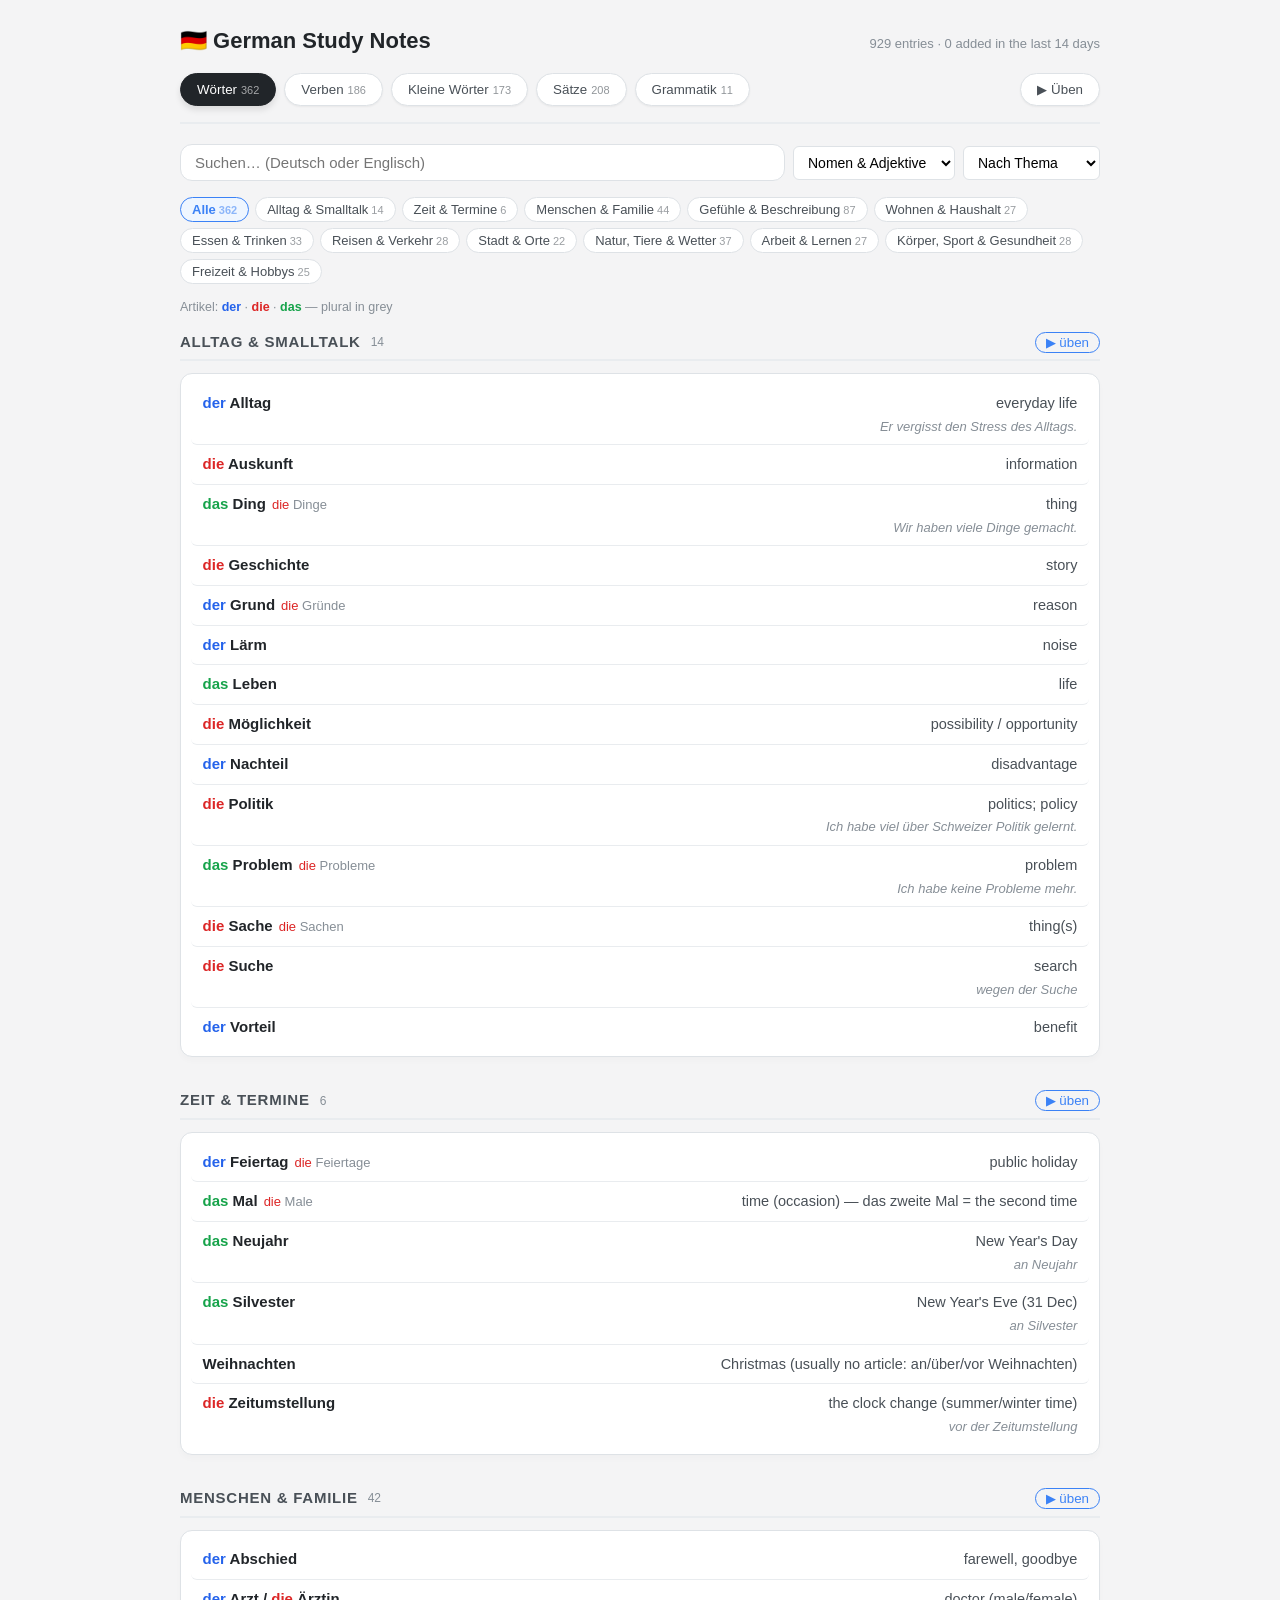
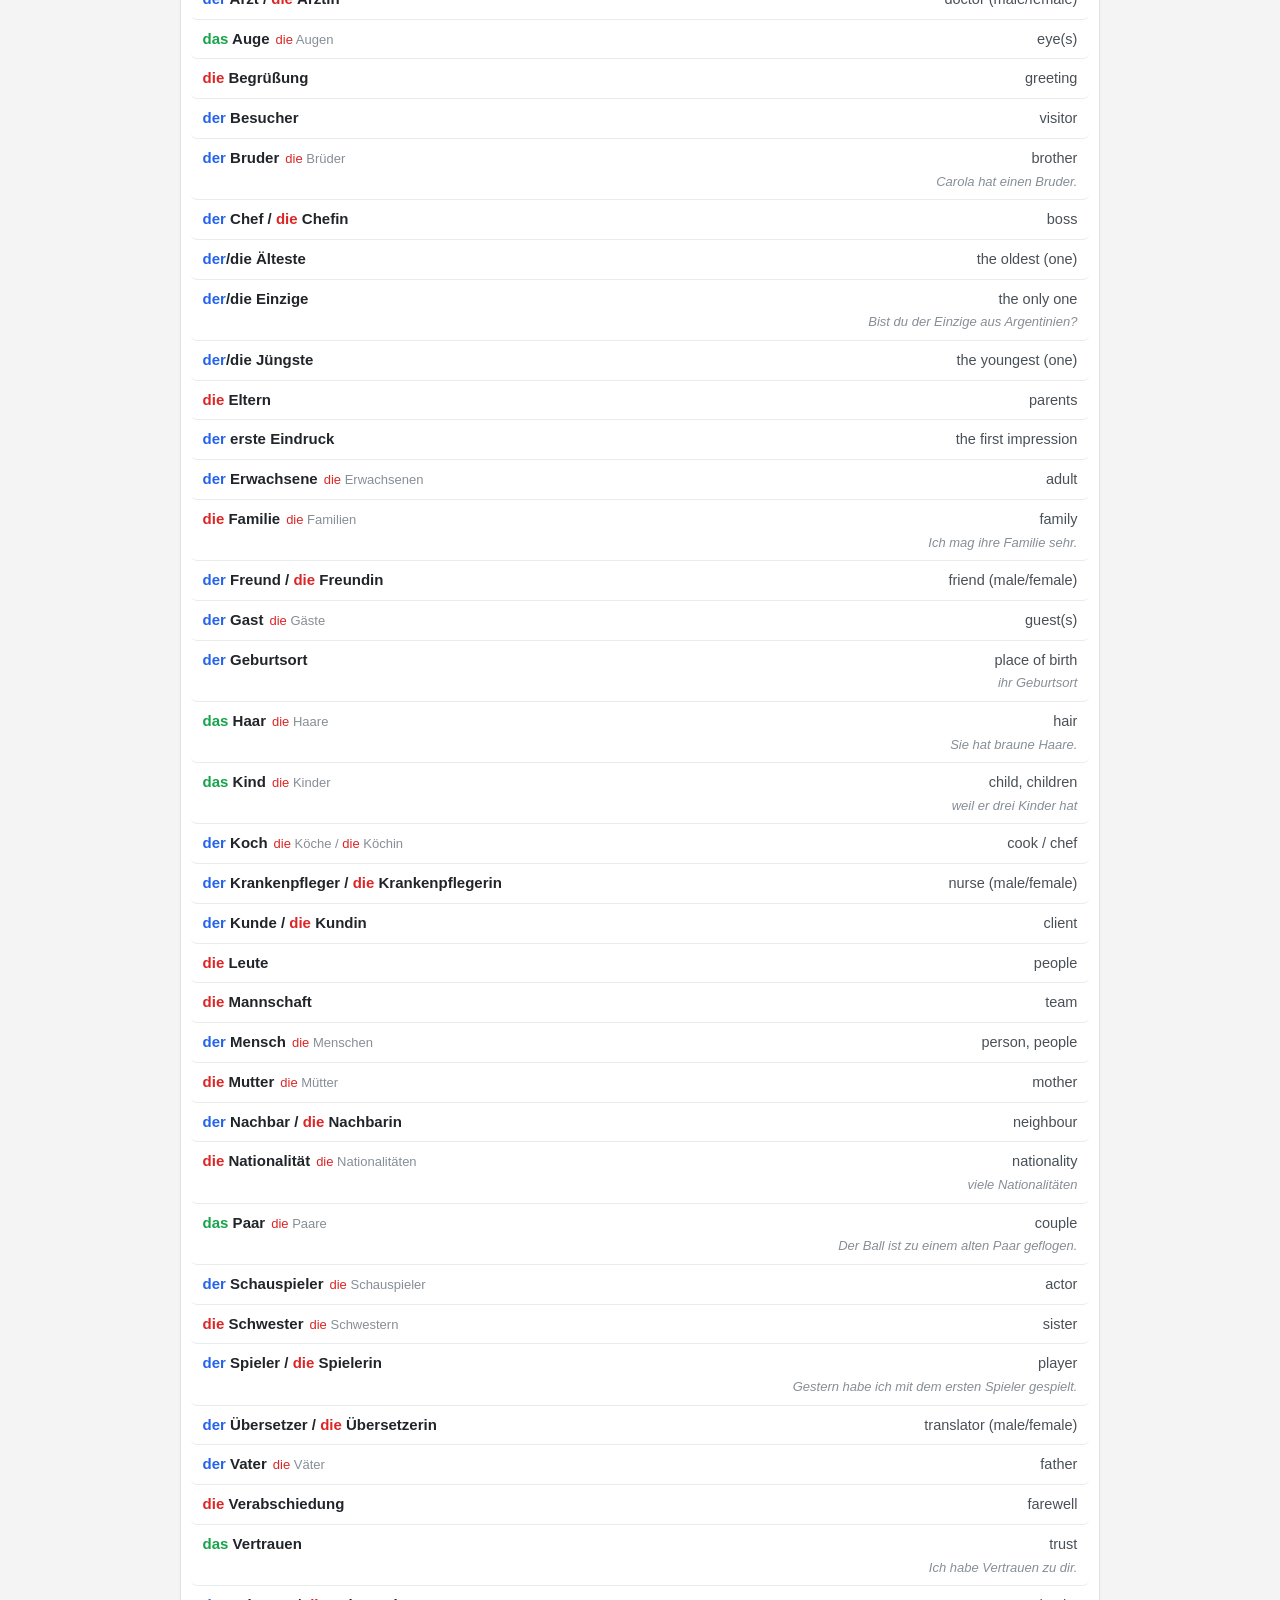
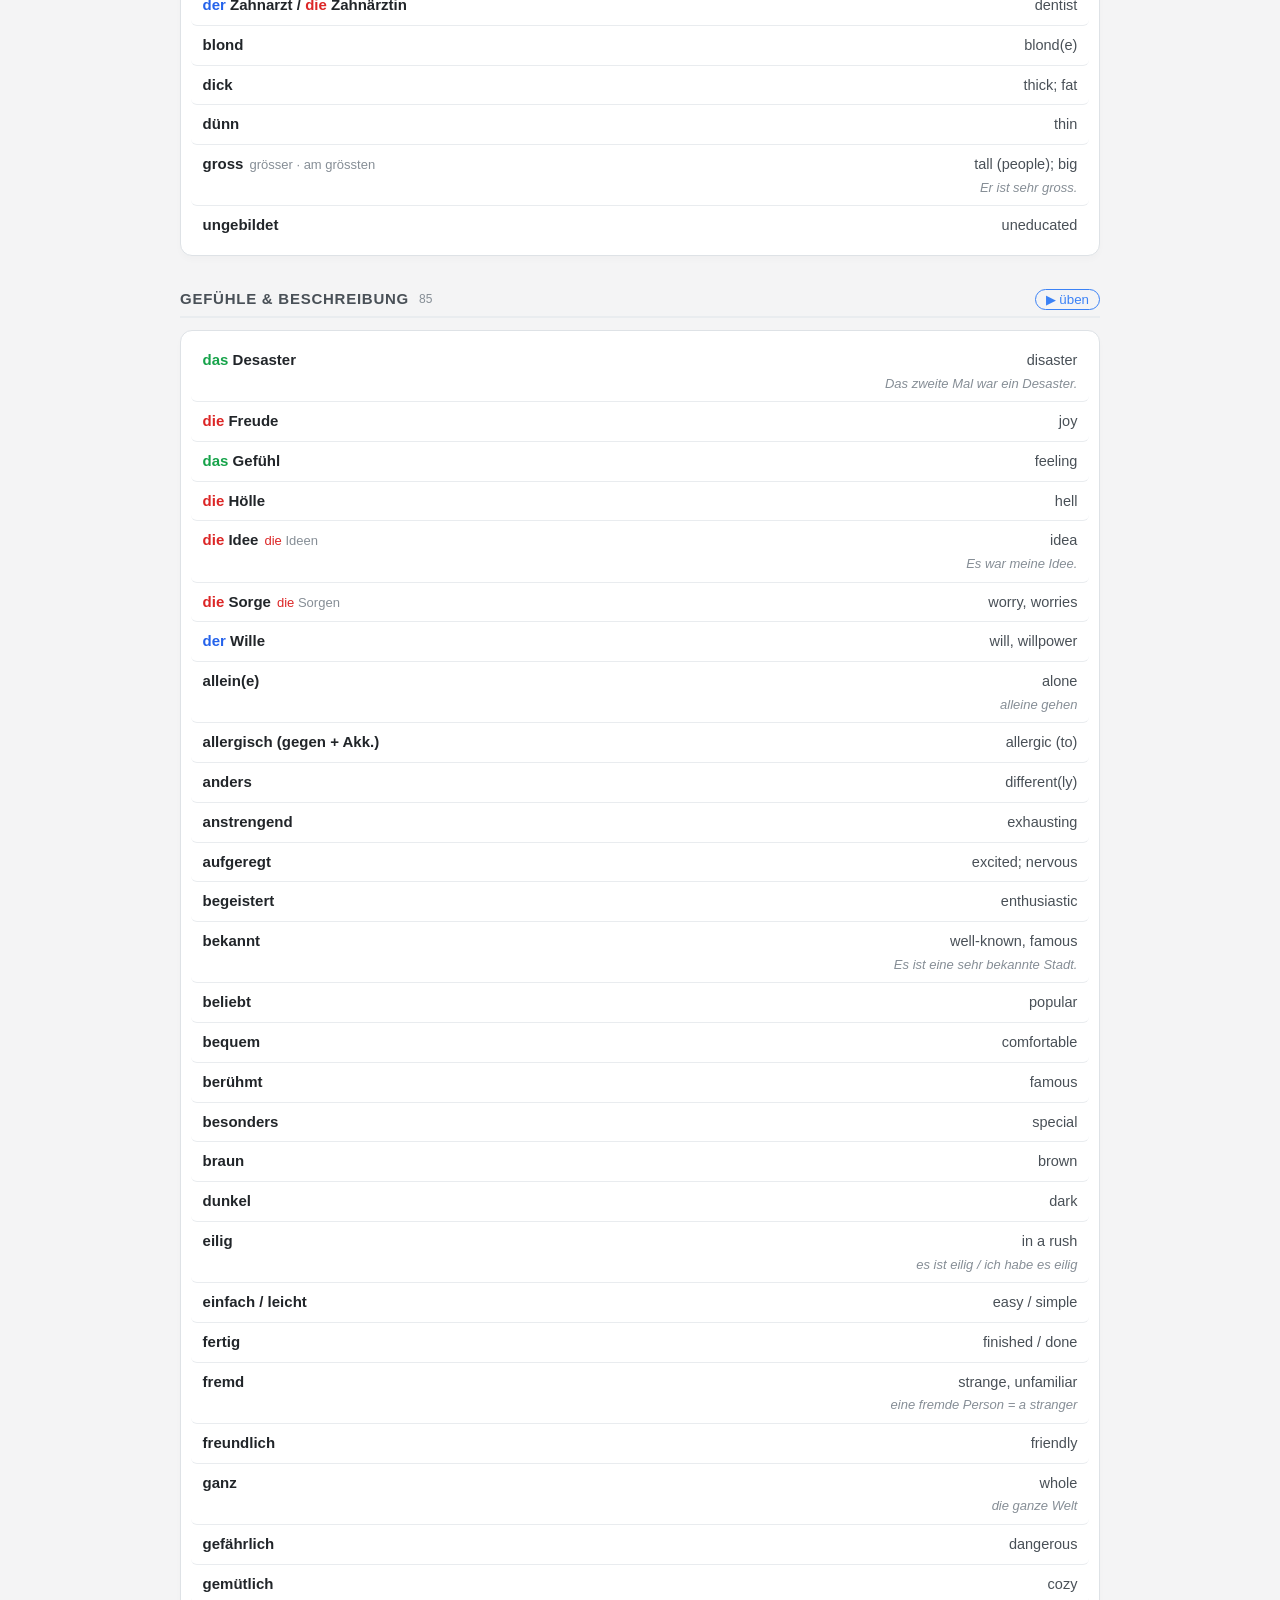
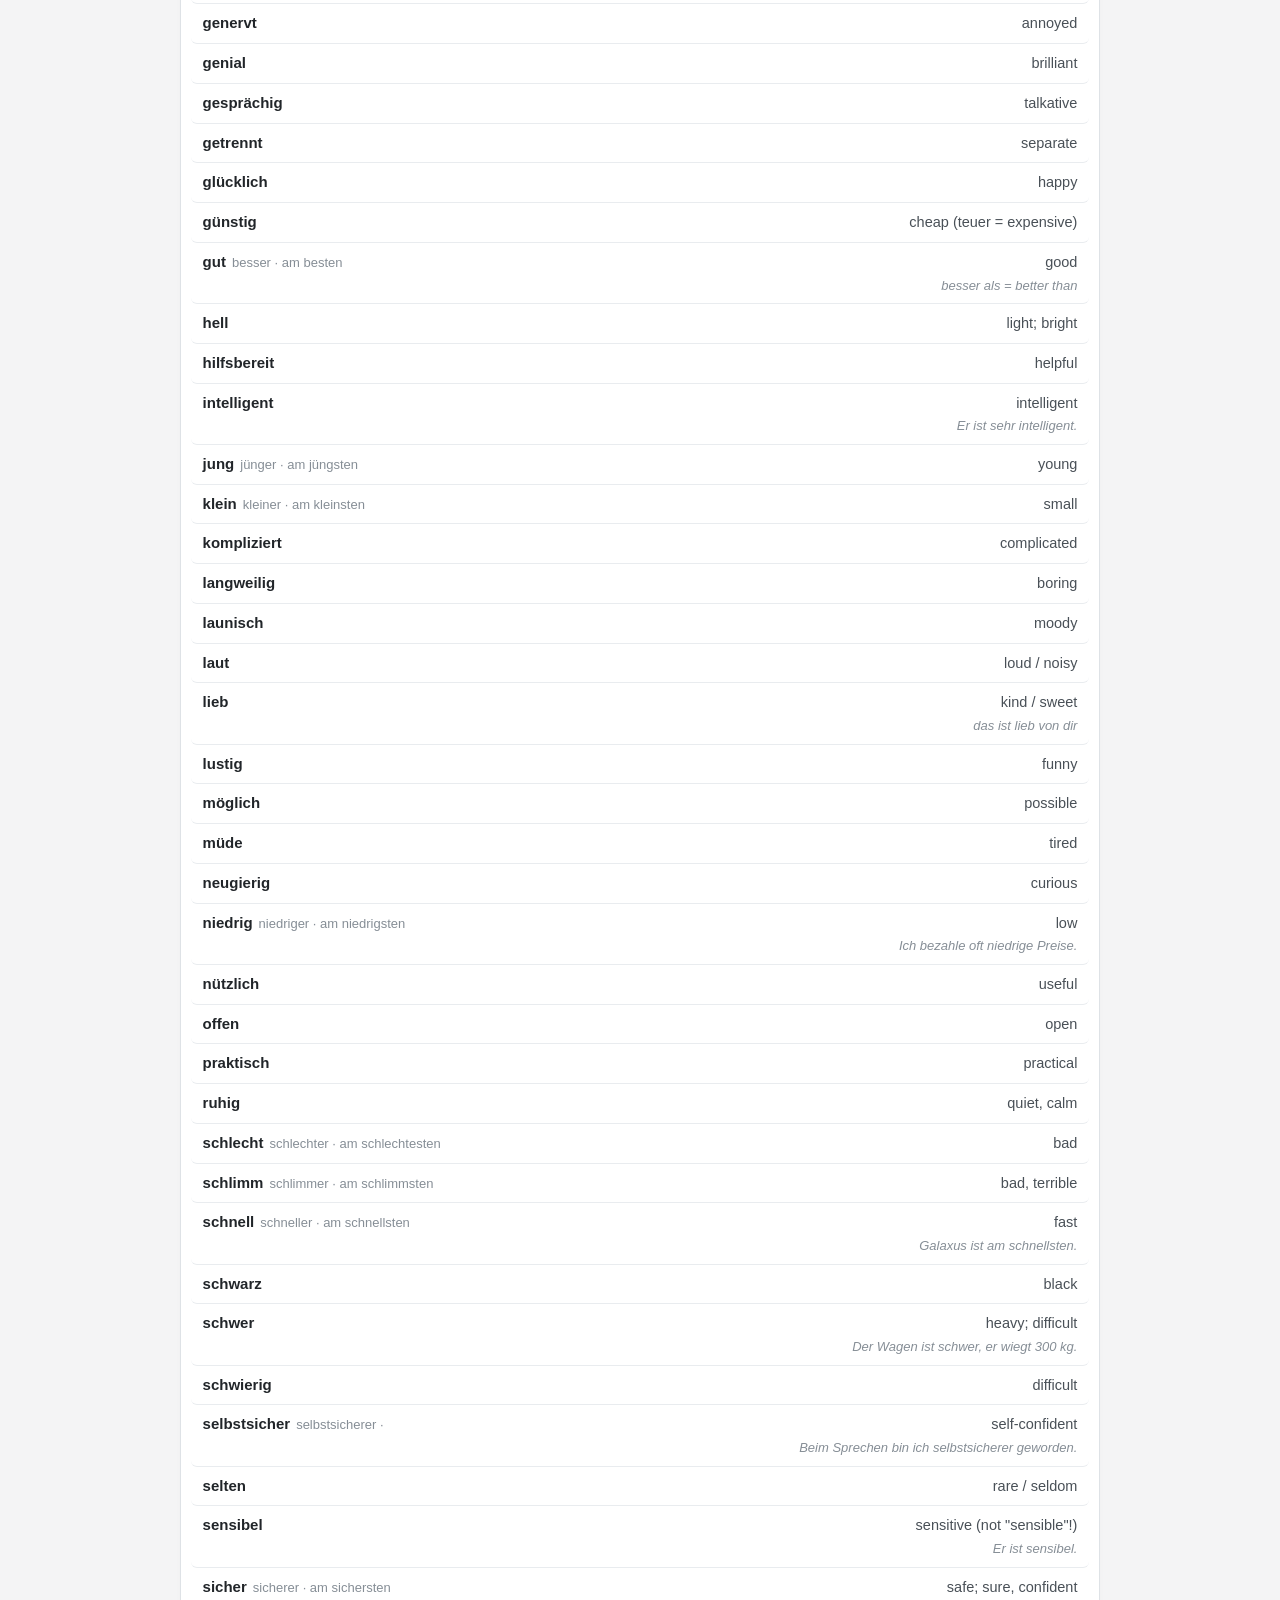
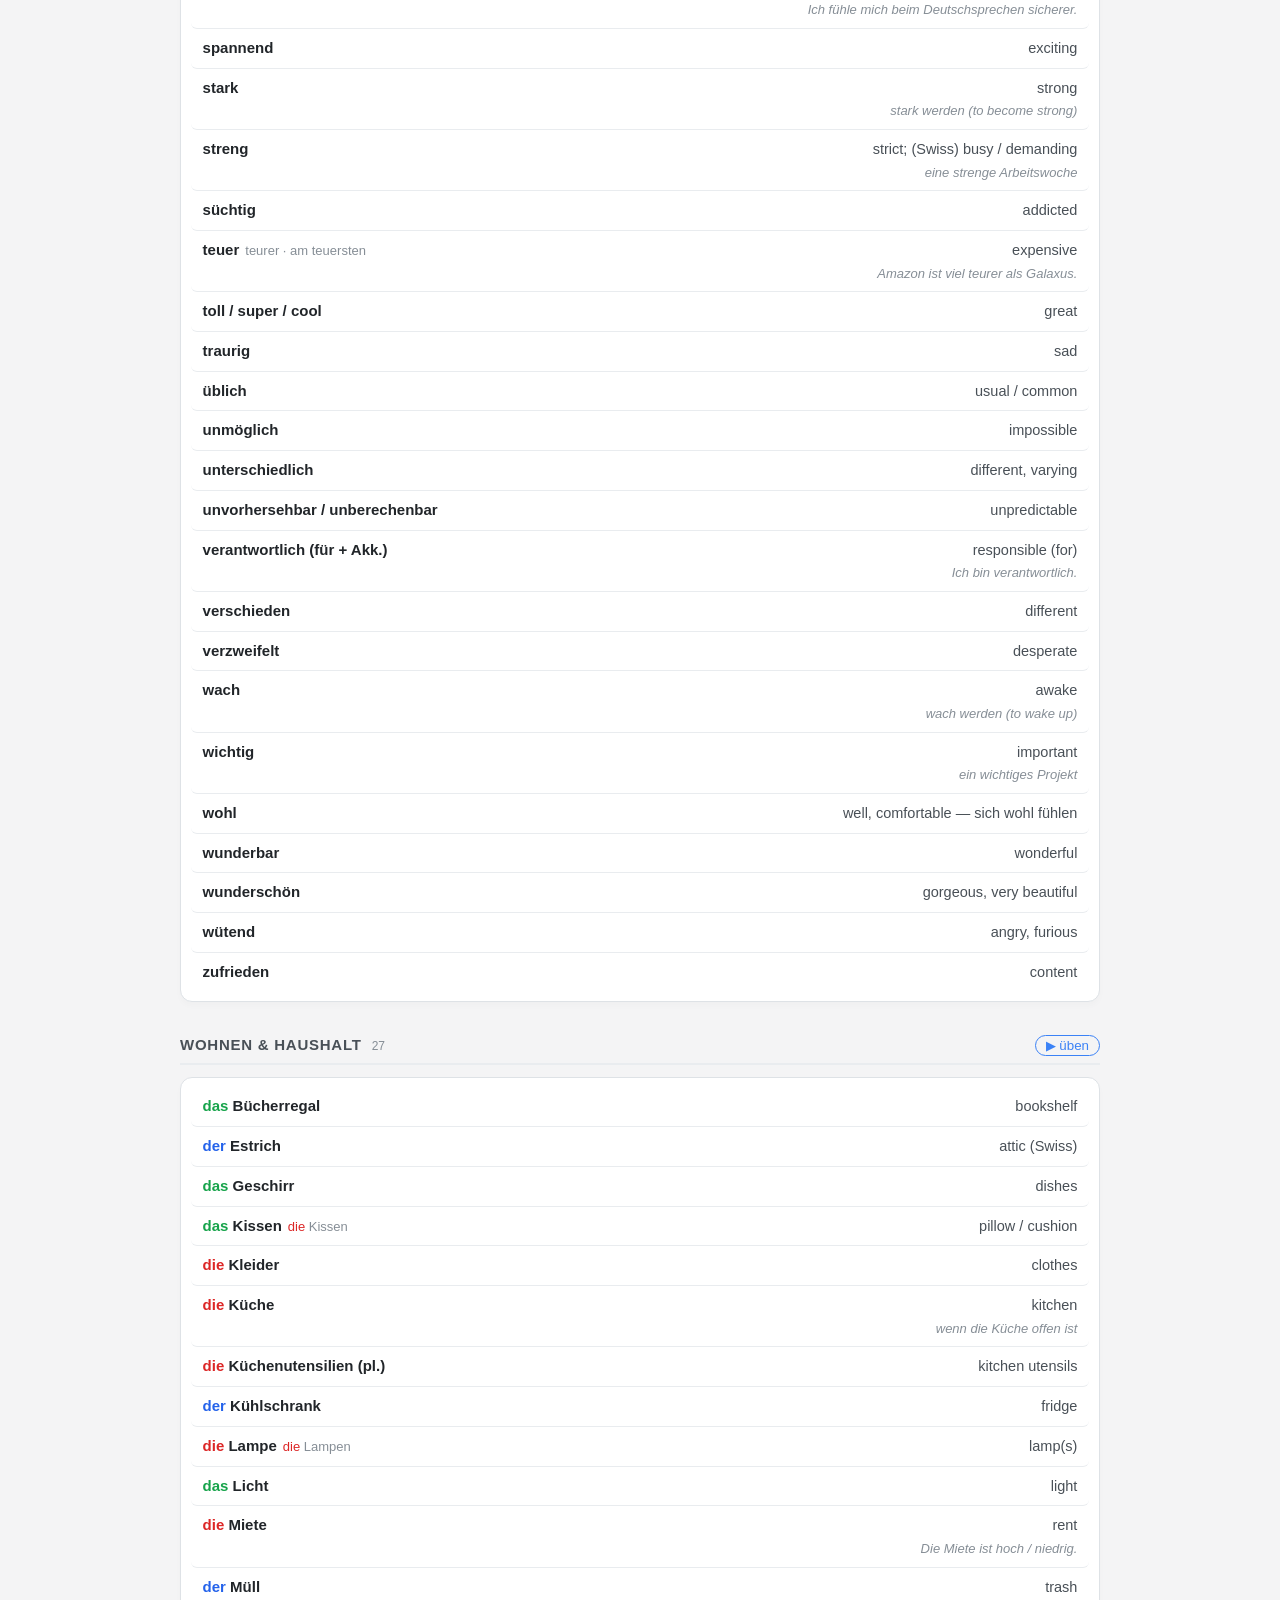
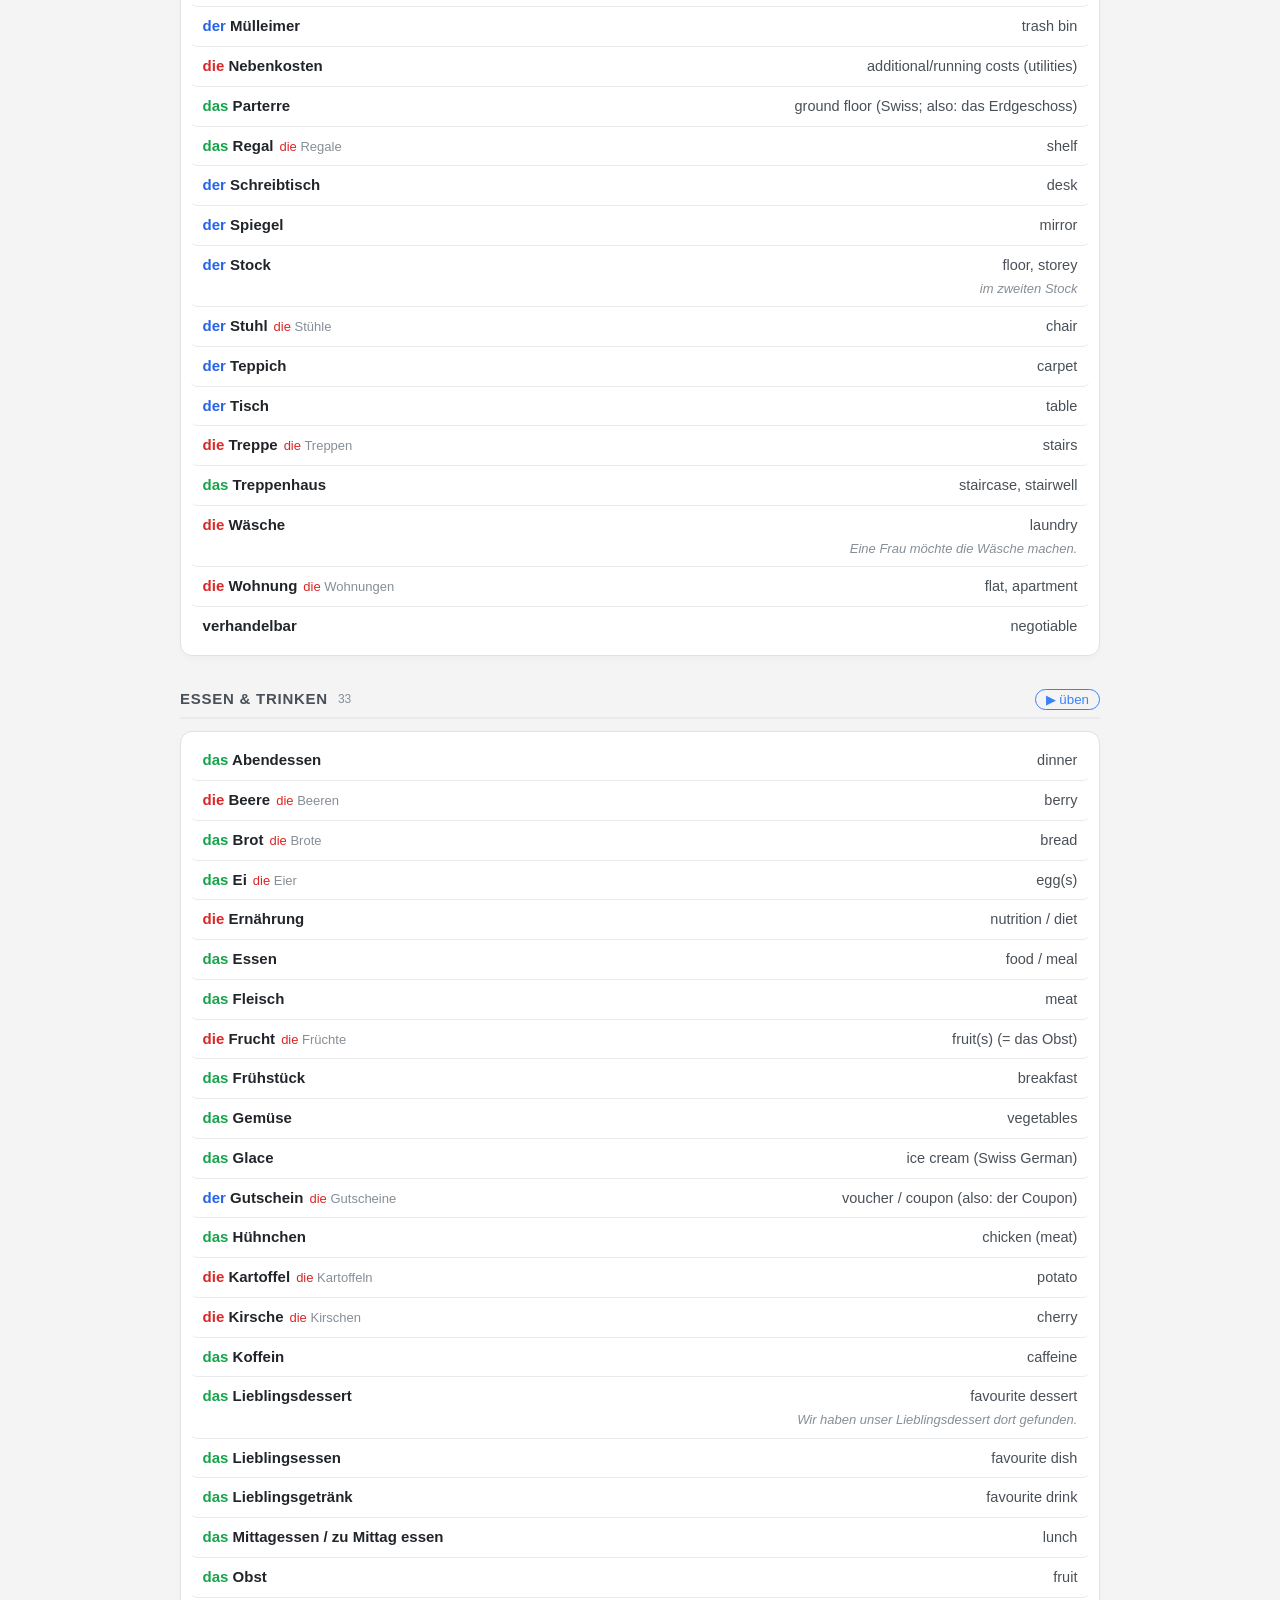
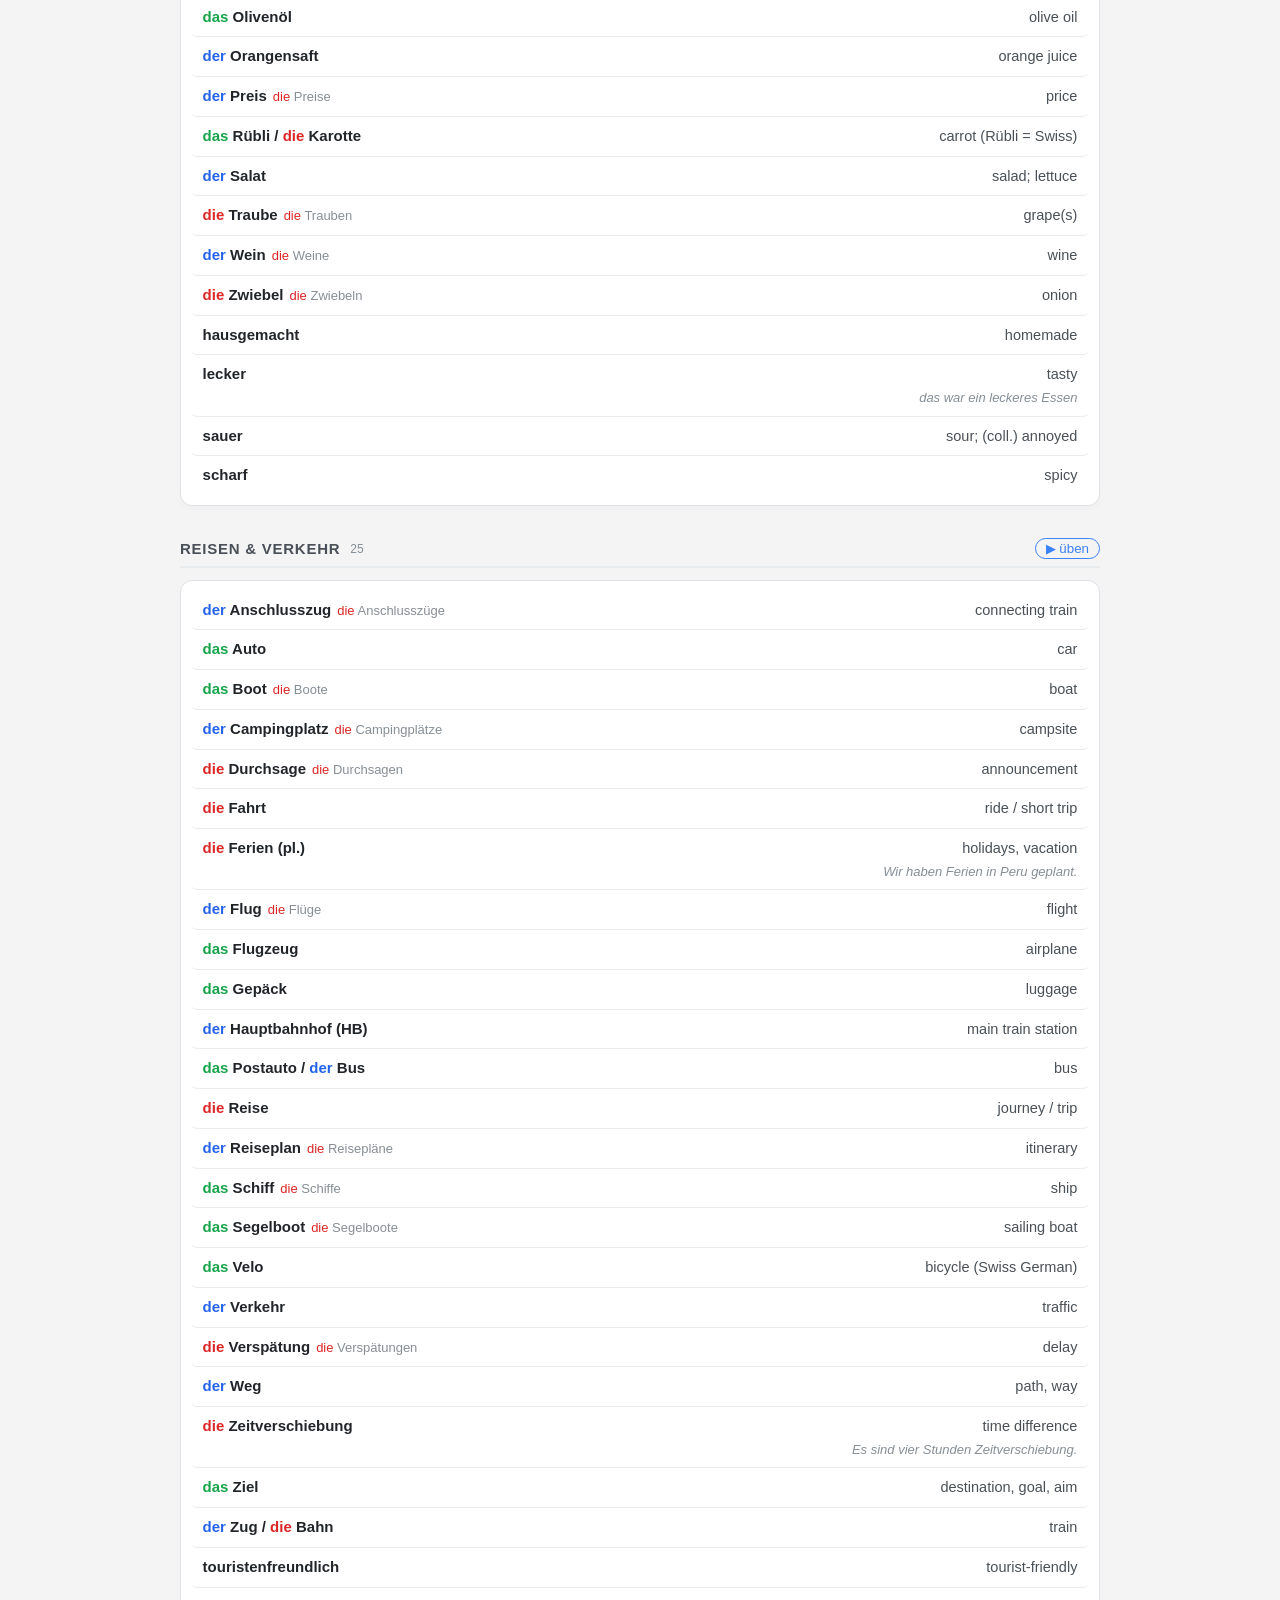
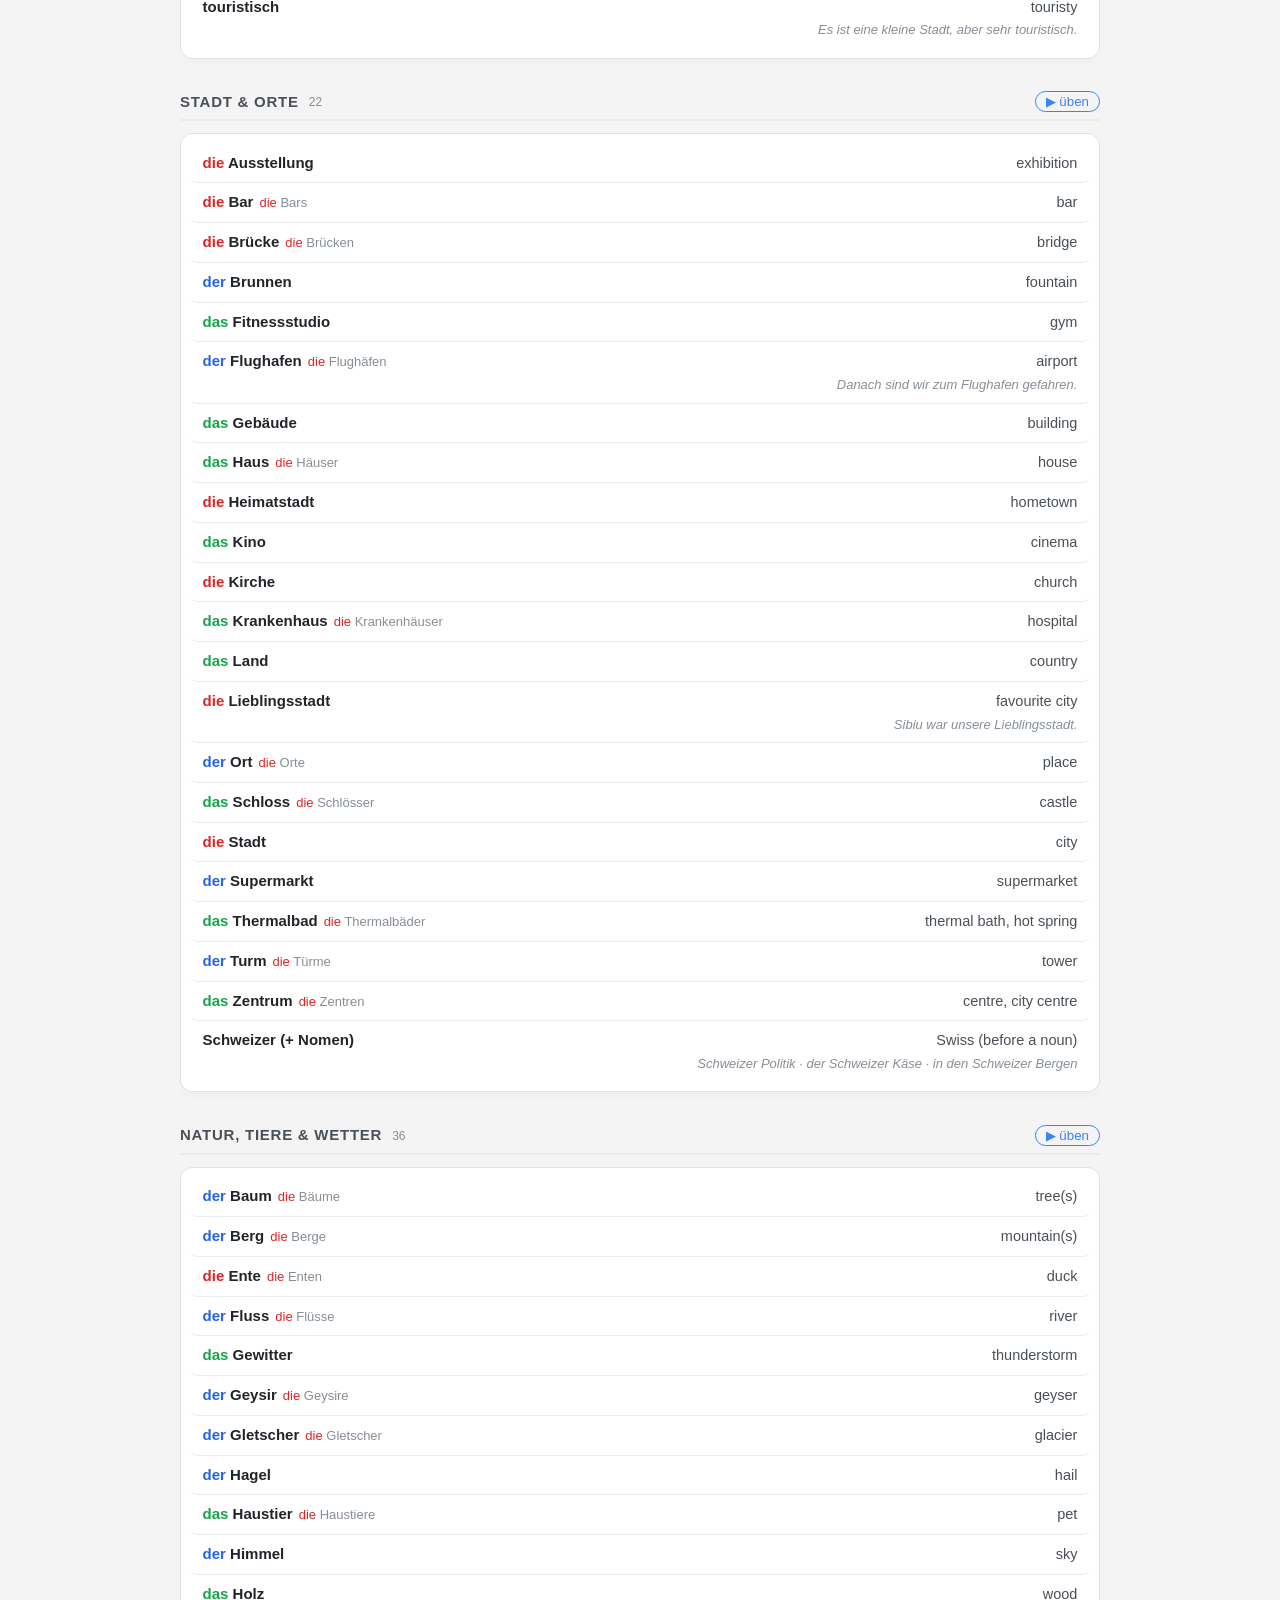
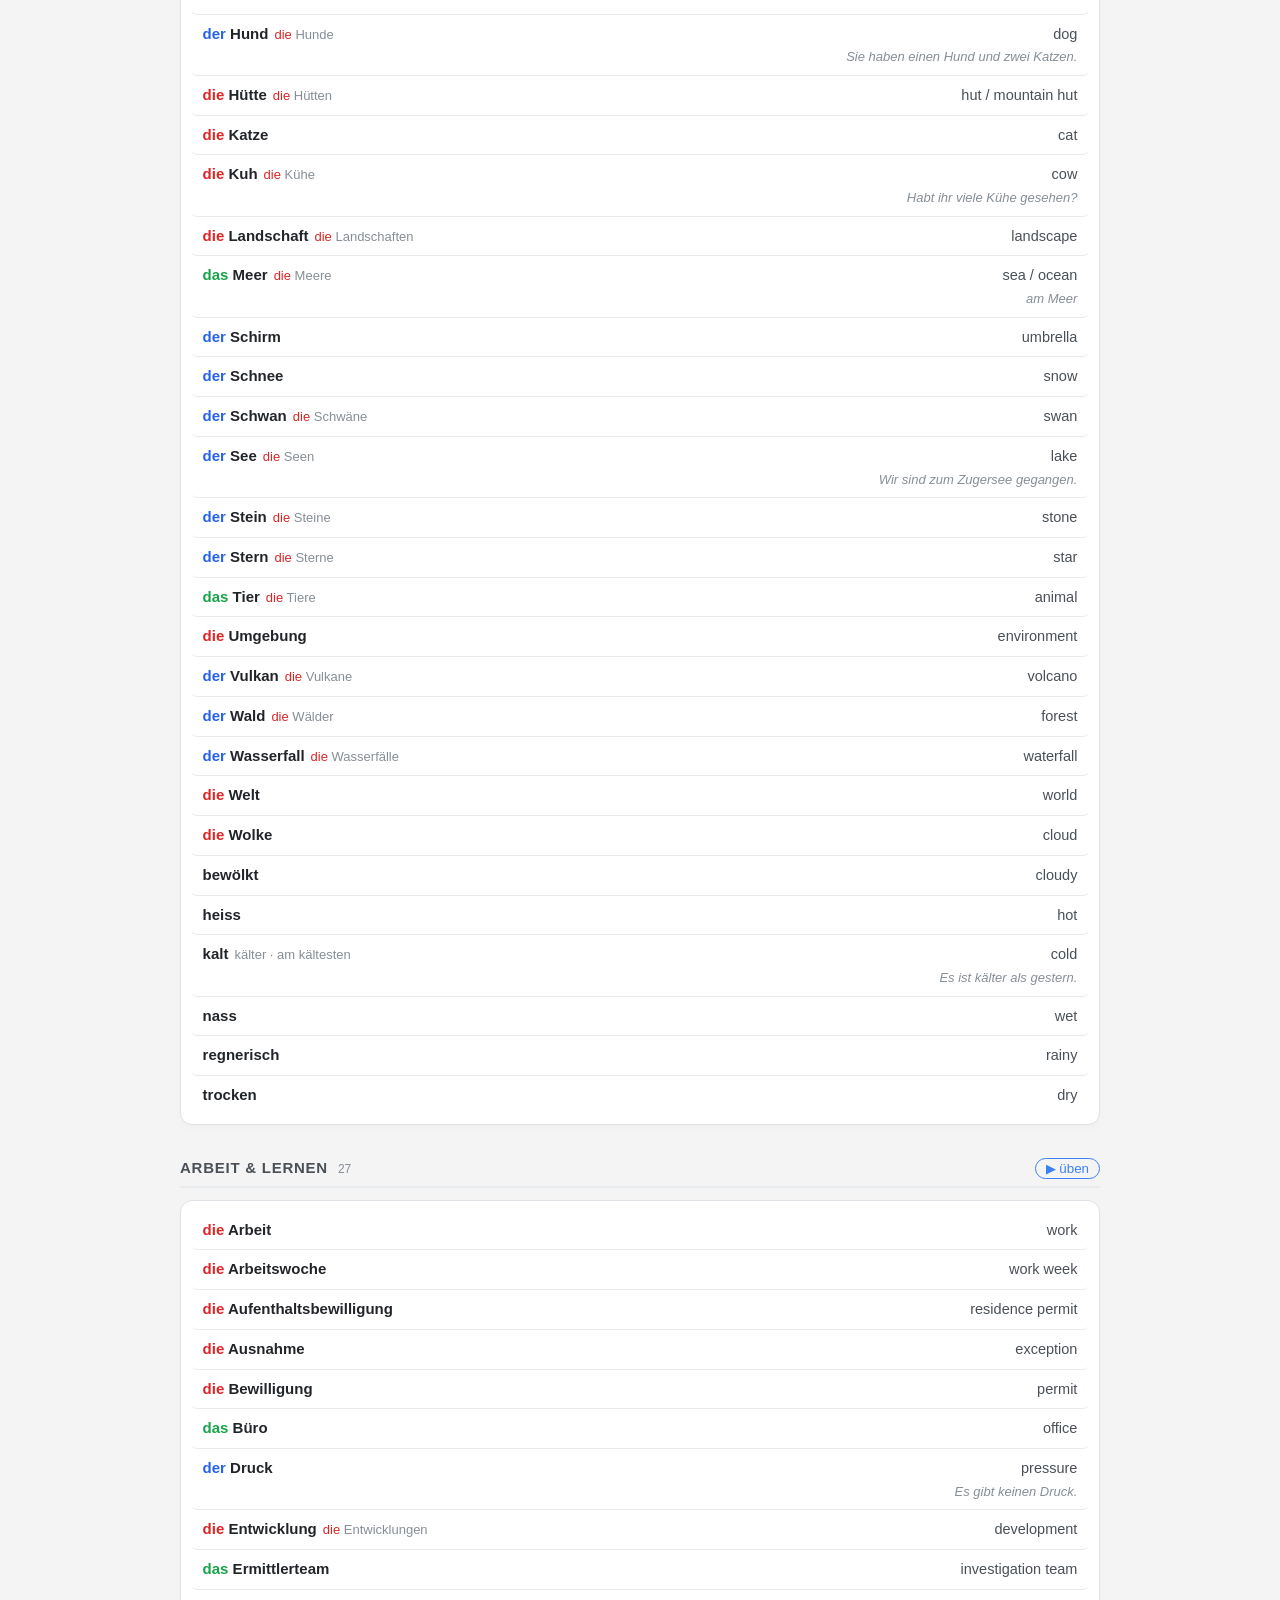
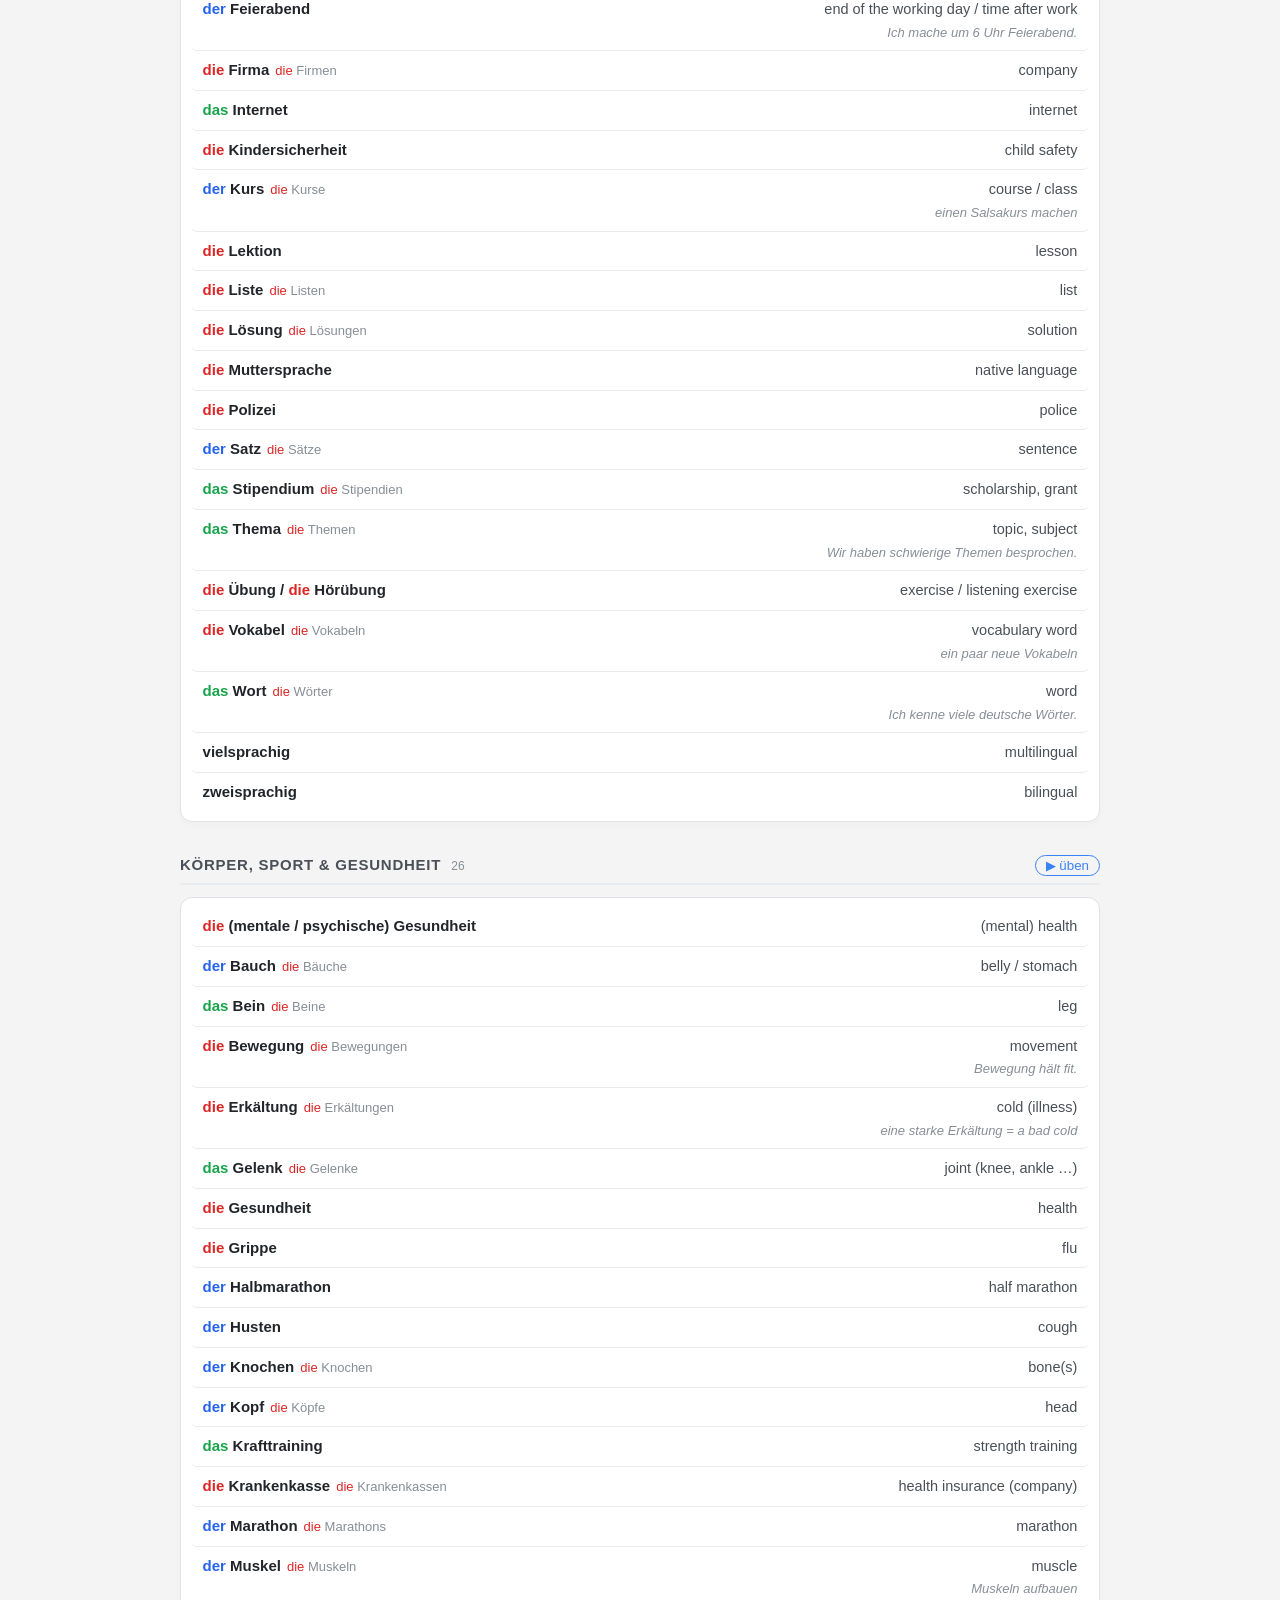
==== commit bf17f96d: "New words" ====
--- a/index.html
+++ b/index.html
@@ -316,6 +316,7 @@
   {de: "kompliziert", en: "complicated", t: "adj", tags: ["gefuehle"], added: "2026-05-20"},
   {de: "das Konzert", pl: "die Konzerte", en: "concert", t: "noun", tags: ["freizeit"], added: "2026-06"},
   {de: "der Kopf", pl: "die Köpfe", en: "head", t: "noun", tags: ["gesundheit"], added: "2026-06"},
+  {de: "kräftig", en: "strong, powerful; hearty", t: "adj", tags: ["gesundheit"], komp: "kräftiger", sup: "am kräftigsten", ex: "Er ist sehr kräftig. / eine kräftige Suppe", added: "2026-11-19"},
   {de: "das Krafttraining", en: "strength training", t: "noun", tags: ["gesundheit"], added: "2026-06"},
   {de: "krank", en: "sick / ill", t: "adj", tags: ["gesundheit"], ex: "Aber er ist krank.", added: "2026-06"},
   {de: "das Krankenhaus", pl: "die Krankenhäuser", en: "hospital", t: "noun", tags: ["orte", "gesundheit"], added: "2026-06"},
@@ -380,6 +381,7 @@
   {de: "das Parterre", en: "ground floor (Swiss; also: das Erdgeschoss)", t: "noun", tags: ["wohnen"], added: "2026-06"},
   {de: "das Picknick", en: "picnic", t: "noun", tags: ["freizeit"], added: "2026-05-10"},
   {de: "die Piste", pl: "die Pisten", en: "ski slope", t: "noun", tags: ["freizeit"], ex: "eine schwarze Piste", added: "2026-06"},
+  {de: "die Politik", en: "politics; policy", t: "noun", tags: ["alltag"], ex: "Ich habe viel über Schweizer Politik gelernt.", added: "2026-11-19"},
   {de: "die Polizei", en: "police", t: "noun", tags: ["arbeit"], added: "2026-06"},
   {de: "das Postauto / der Bus", en: "bus", t: "noun", tags: ["reisen"], added: "2026-05-10"},
   {de: "praktisch", en: "practical", t: "adj", tags: ["gefuehle"], added: "2026-06"},
@@ -412,13 +414,16 @@
   {de: "der Schreibtisch", en: "desk", t: "noun", tags: ["wohnen"], added: "2026-05-21"},
   {de: "der Schwan", pl: "die Schwäne", en: "swan", t: "noun", tags: ["natur"], added: "2026-06"},
   {de: "schwarz", en: "black", t: "adj", tags: ["gefuehle"], added: "2026-06"},
+  {de: "Schweizer (+ Nomen)", en: "Swiss (before a noun)", t: "adj", tags: ["orte"], ex: "Schweizer Politik · der Schweizer Käse · in den Schweizer Bergen", note: "Never takes an ending — always 'Schweizer', whatever the gender or case.", added: "2026-11-19"},
   {de: "schwer", en: "heavy; difficult", t: "adj", tags: ["gefuehle"], ex: "Der Wagen ist schwer, er wiegt 300 kg.", added: "2026-06"},
   {de: "die Schwester", pl: "die Schwestern", en: "sister", t: "noun", tags: ["menschen"], added: "2026-06"},
   {de: "schwierig", en: "difficult", t: "adj", tags: ["gefuehle"], added: "2026-06"},
   {de: "der See", pl: "die Seen", en: "lake", t: "noun", tags: ["natur"], ex: "Wir sind zum Zugersee gegangen.", added: "2026-06"},
   {de: "das Segelboot", pl: "die Segelboote", en: "sailing boat", t: "noun", tags: ["reisen"], added: "2026-06"},
+  {de: "selbstsicher", en: "self-confident", t: "adj", tags: ["gefuehle"], komp: "selbstsicherer", ex: "Beim Sprechen bin ich selbstsicherer geworden.", added: "2026-11-19"},
   {de: "selten", en: "rare / seldom", t: "adj", tags: ["gefuehle"], added: "2026-06"},
   {de: "sensibel", en: "sensitive (not \"sensible\"!)", t: "adj", tags: ["gefuehle"], ex: "Er ist sensibel.", added: "2026-06"},
+  {de: "sicher", en: "safe; sure, confident", t: "adj", tags: ["gefuehle"], komp: "sicherer", sup: "am sichersten", ex: "Ich fühle mich beim Deutschsprechen sicherer.", note: "sich sicher fühlen = to feel confident/safe · Ich bin mir sicher = I'm sure", added: "2026-11-19"},
   {de: "das Silvester", en: "New Year's Eve (31 Dec)", t: "noun", tags: ["zeit"], ex: "an Silvester", added: "2026-06"},
   {de: "die Sorge", pl: "die Sorgen", en: "worry, worries", t: "noun", tags: ["gefuehle"], added: "2026-06"},
   {de: "spannend", en: "exciting", t: "adj", tags: ["gefuehle"], added: "2026-05-20"},
@@ -430,6 +435,7 @@
   {de: "stark", en: "strong", t: "adj", tags: ["gefuehle"], ex: "stark werden (to become strong)", added: "2026-06"},
   {de: "der Stein", pl: "die Steine", en: "stone", t: "noun", tags: ["natur"], added: "2026-05-21"},
   {de: "der Stern", pl: "die Sterne", en: "star", t: "noun", tags: ["natur"], added: "2026-06"},
+  {de: "das Stipendium", pl: "die Stipendien", en: "scholarship, grant", t: "noun", tags: ["arbeit"], added: "2026-11-19"},
   {de: "der Stock", en: "floor, storey", t: "noun", tags: ["wohnen"], ex: "im zweiten Stock", added: "2026-06"},
   {de: "streng", en: "strict; (Swiss) busy / demanding", t: "adj", tags: ["gefuehle"], ex: "eine strenge Arbeitswoche", added: "2026-06"},
   {de: "der Stress", en: "stress", t: "noun", tags: ["gesundheit"], added: "2026-06"},
@@ -442,6 +448,7 @@
   {de: "der Tennisball", pl: "die Tennisbälle", en: "tennis ball", t: "noun", tags: ["freizeit"], added: "2026-06"},
   {de: "der Teppich", en: "carpet", t: "noun", tags: ["wohnen"], added: "2026-05-21"},
   {de: "teuer", en: "expensive", t: "adj", tags: ["gefuehle"], komp: "teurer", sup: "am teuersten", ex: "Amazon ist viel teurer als Galaxus.", added: "2026-05-20"},
+  {de: "das Thema", pl: "die Themen", en: "topic, subject", t: "noun", tags: ["arbeit"], ex: "Wir haben schwierige Themen besprochen.", added: "2026-11-19"},
   {de: "das Thermalbad", pl: "die Thermalbäder", en: "thermal bath, hot spring", t: "noun", tags: ["orte", "freizeit"], added: "2026-06"},
   {de: "das Tier", pl: "die Tiere", en: "animal", t: "noun", tags: ["natur"], added: "2026-06"},
   {de: "der Tisch", en: "table", t: "noun", tags: ["wohnen"], added: "2026-05-10"},
@@ -458,6 +465,7 @@
   {de: "üblich", en: "usual / common", t: "adj", tags: ["gefuehle"], added: "2026-06"},
   {de: "die Übung / die Hörübung", en: "exercise / listening exercise", t: "noun", tags: ["arbeit"], added: "2026-05-20"},
   {de: "die Umgebung", en: "environment", t: "noun", tags: ["natur"], added: "2026-05-20"},
+  {de: "ungebildet", en: "uneducated", t: "adj", tags: ["menschen"], note: "opposite: gebildet (educated)", added: "2026-11-19"},
   {de: "unmöglich", en: "impossible", t: "adj", tags: ["gefuehle"], added: "2026-06"},
   {de: "unterschiedlich", en: "different, varying", t: "adj", tags: ["gefuehle"], added: "2026-06"},
   {de: "unvorhersehbar / unberechenbar", en: "unpredictable", t: "adj", tags: ["gefuehle"], added: "2026-06"},
@@ -469,8 +477,10 @@
   {de: "der Verkehr", en: "traffic", t: "noun", tags: ["reisen"], added: "2026-05-20"},
   {de: "verschieden", en: "different", t: "adj", tags: ["gefuehle"], added: "2026-05-21"},
   {de: "die Verspätung", pl: "die Verspätungen", en: "delay", t: "noun", tags: ["reisen"], added: "2026-06"},
+  {de: "das Vertrauen", en: "trust", t: "noun", tags: ["menschen"], ex: "Ich habe Vertrauen zu dir.", note: "verb: vertrauen (+ Dativ) — Ich vertraue dir.", added: "2026-11-19"},
   {de: "verzweifelt", en: "desperate", t: "adj", tags: ["gefuehle"], added: "2026-05-20"},
   {de: "vielsprachig", en: "multilingual", t: "adj", tags: ["arbeit"], added: "2026-05-10"},
+  {de: "die Vokabel", pl: "die Vokabeln", en: "vocabulary word", t: "noun", tags: ["arbeit"], ex: "ein paar neue Vokabeln", added: "2026-11-19"},
   {de: "der Vorteil", en: "benefit", t: "noun", tags: ["alltag"], added: "2026-05-20"},
   {de: "der Vulkan", pl: "die Vulkane", en: "volcano", t: "noun", tags: ["natur"], added: "2026-06"},
   {de: "wach", en: "awake", t: "adj", tags: ["gefuehle"], ex: "wach werden (to wake up)", added: "2026-06"},
@@ -506,6 +516,7 @@
 
 // Verbs. pp = Partizip II, aux = "h" (haben) | "s" (sein), irr: 1 = irregular, sep = separable prefix, du/er = only if the vowel changes (fährst/fährt).
 const VERBS = [
+  {de: "besprechen", en: "to discuss", pp: "besprochen", aux: "h", irr: 1, du: "besprichst", er: "bespricht", ex: "Wir haben schwierige Themen besprochen.", note: "takes a direct object (no 'über'): etwas besprechen = über etwas sprechen", added: "2026-11-19"},
   {de: "sein", en: "to be", pp: "gewesen", aux: "s", irr: 1, modal: 1, conj: ["bin", "bist", "ist", "sind", "seid", "sind"], prat: "war", ex: "Wir sind noch nie dort gewesen.", added: "2026-05-10"},
   {de: "haben", en: "to have", pp: "gehabt", aux: "h", irr: 1, modal: 1, conj: ["habe", "hast", "hat", "haben", "habt", "haben"], prat: "hatte", ex: "Ich hatte Besuch.", added: "2026-05-10"},
   {de: "werden", en: "to become / will (future)", pp: "geworden", aux: "s", irr: 1, modal: 1, conj: ["werde", "wirst", "wird", "werden", "werdet", "werden"], prat: "wurde", ex: "Im Oktober werden wir nach Peru reisen. · Wie alt bist du geworden?", added: "2026-05-10"},
@@ -701,6 +712,7 @@
   {de: "dagegen", en: "against (it / that) / on the other hand", g: "conn", added: "2026-05-27"},
   {de: "damit", en: "so that (with a subject)", g: "conn", ex: "damit er versteht", added: "2026-05-27"},
   {de: "deshalb", en: "therefore / that's why", g: "conn", added: "2026-05-10"},
+  {de: "oft", en: "often", g: "zeit", ex: "Das sind Wörter, die ich oft benutze.", added: "2026-11-19"},
   {de: "stattdessen", en: "instead (of that)", g: "conn", added: "2026-05-27"},
   {de: "um … zu", en: "in order to", g: "conn", ex: "um nach Hause zu gehen", added: "2026-05-10"},
   {de: "weil", en: "because", g: "conn", ex: "verb geht ans Ende vom Satz", added: "2026-05-20"},
@@ -1075,7 +1087,10 @@
   {de: "am Ende der Strasse", en: "at the end of the street", tags: ["orte"], added: "2026-05-27"},
   {de: "der Strasse folgen", en: "follow the street", tags: ["orte"], added: "2026-05-27"},
   {de: "auf der rechten Seite", en: "on the right side", tags: ["orte"], added: "2026-05-27"},
-  {de: "auf der linken Seite", en: "on the left side", tags: ["orte"], added: "2026-05-27"}
+  {de: "auf der linken Seite", en: "on the left side", tags: ["orte"], added: "2026-05-27"},
+  {de: "Passt schon!", en: "It's fine / No worries / Don't mention it", tags: ["alltag"], note: "Very common in Switzerland & southern Germany — answer to thanks or a small apology.", added: "2026-11-19"},
+  {de: "Das sind Wörter, die ich oft benutze.", en: "These are words that I use often.", tags: ["arbeit"], note: "Relative clause: die … benutze → verb goes to the end.", added: "2026-11-19"},
+  {de: "Ich fühle mich beim Deutschsprechen sicherer.", en: "I feel more confident speaking German.", tags: ["gefuehle"], added: "2026-11-19"},
 ];
 
 // Grammar reference (in learning order). rules: {t: rule, ex: example, note}. ex: [German, English] example pairs.
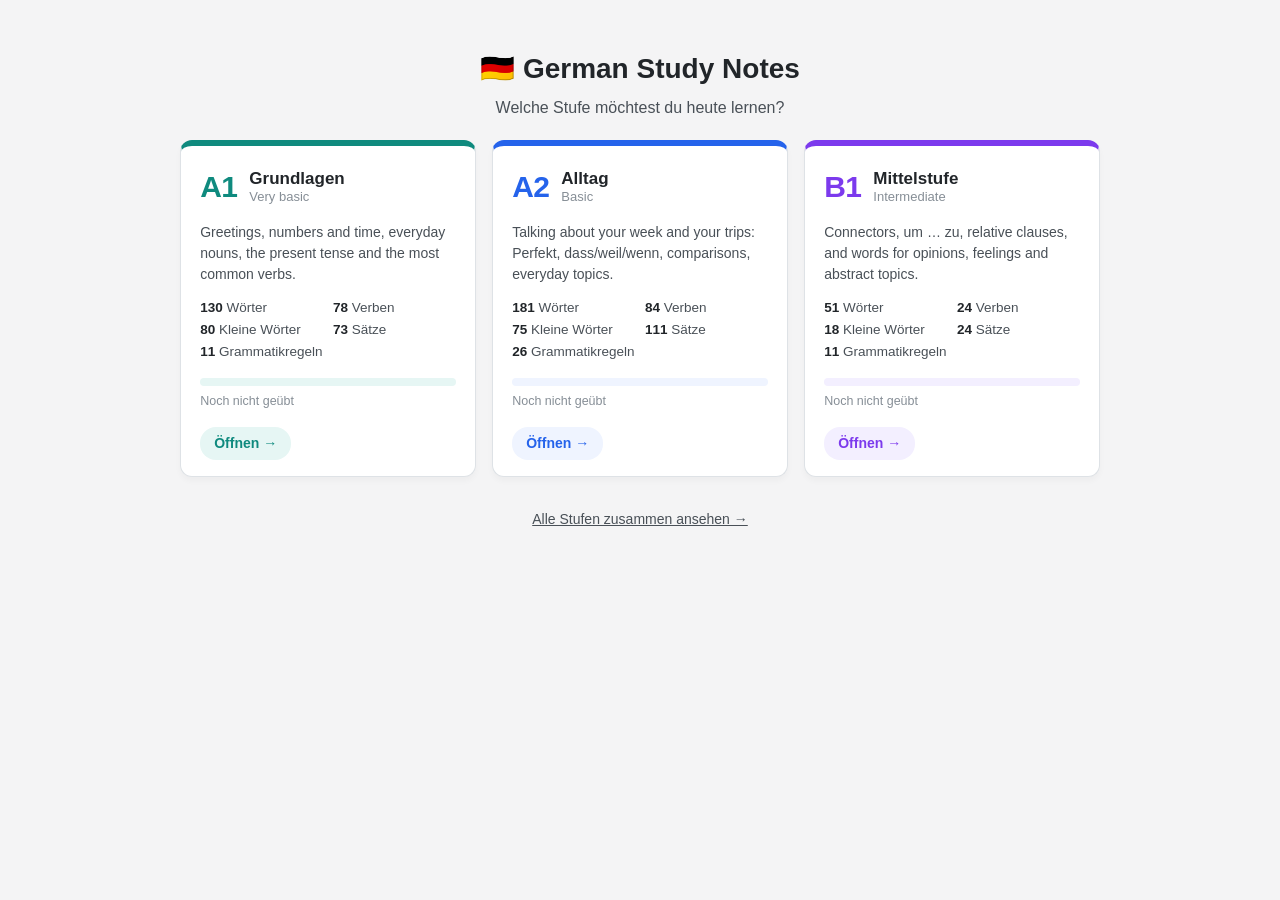
==== commit 10cd76d2: "Add level start page and A1/A2/B1 pages - index.html: pick a level, with counts, practice progress a" ====
--- a/index.html
+++ b/index.html
@@ -4,1984 +4,25 @@
 <meta charset="UTF-8">
 <meta name="viewport" content="width=device-width, initial-scale=1.0">
 <title>German Study Notes</title>
-<style>
-  :root {
-    --bg: #f4f4f5; --card: #ffffff; --border: #dee2e6; --border-2: #e9ecef; --border-3: #f8f9fa;
-    --text: #212529; --text-2: #495057; --text-3: #868e96;
-    --accent: #3b82f6; --accent-light: #eff6ff;
-    --der: #2563eb; --die: #dc2626; --das: #16a34a; --pl: #9333ea;
-    --r-lg: 12px; --r-sm: 6px;
-  }
-  * { box-sizing: border-box; }
-  body { margin: 0 auto; max-width: 960px; padding: 1.5rem 1.25rem 4rem; font-family: -apple-system, BlinkMacSystemFont, "Segoe UI", Roboto, Helvetica, Arial, sans-serif; background: var(--bg); color: var(--text); line-height: 1.5; }
-  header { display: flex; align-items: baseline; justify-content: space-between; gap: 1rem; flex-wrap: wrap; margin-bottom: 1rem; }
-  header h1 { font-size: 22px; margin: 0; }
-  header .stats { font-size: 13px; color: var(--text-3); }
-  .nav { display: flex; flex-wrap: wrap; gap: 8px; padding-bottom: 1rem; border-bottom: 2px solid var(--border-2); margin-bottom: 1.25rem; }
-  .tab { font: 500 14px inherit; font-family: inherit; padding: 8px 16px; border-radius: 24px; border: 1px solid var(--border); background: var(--card); cursor: pointer; color: var(--text-2); transition: all .2s; box-shadow: 0 1px 2px rgba(0,0,0,.05); }
-  .tab:hover { background: var(--border-3); color: var(--text); }
-  .tab.active { background: var(--text); color: #fff; border-color: var(--text); box-shadow: 0 4px 6px rgba(0,0,0,.1); }
-  .tab .n { font-size: 11px; opacity: .6; margin-left: 4px; }
-  .tab.practice { margin-left: auto; }
-  .tab.practice.active { background: var(--accent); border-color: var(--accent); }
-  .toolbar { display: flex; flex-wrap: wrap; gap: 8px; align-items: center; margin-bottom: 1rem; }
-  .search { flex: 1 1 240px; font-size: 15px; padding: 9px 14px; border: 1px solid var(--border); border-radius: var(--r-lg); background: var(--card); }
-  select { font: inherit; font-size: 14px; padding: 7px 10px; border-radius: var(--r-sm); border: 1px solid var(--border); background: var(--card); }
-  .chips { display: flex; flex-wrap: wrap; gap: 6px; margin-bottom: 1.25rem; }
-  .chip { font-family: inherit; font-size: 13px; padding: 4px 11px; border-radius: 16px; border: 1px solid var(--border); background: var(--card); color: var(--text-2); cursor: pointer; }
-  .chip:hover { border-color: var(--text-3); }
-  .chip.on { background: var(--accent-light); border-color: var(--accent); color: var(--accent); font-weight: 600; }
-  .chip .n { opacity: .55; font-size: 11px; margin-left: 3px; }
-  .section { display: none; } .section.visible { display: block; animation: fadeIn .25s ease; }
-  @keyframes fadeIn { from { opacity: 0; transform: translateY(4px); } to { opacity: 1; transform: none; } }
-  h3 { display: flex; align-items: center; gap: 10px; font-size: 15px; font-weight: 600; color: var(--text-2); text-transform: uppercase; letter-spacing: .05em; margin: 2rem 0 .75rem; border-bottom: 2px solid var(--border-2); padding-bottom: 6px; }
-  h3:first-child { margin-top: 0; }
-  h3 .count { font-size: 12px; color: var(--text-3); font-weight: 500; letter-spacing: 0; text-transform: none; }
-  h3 .go { margin-left: auto; font: 500 12px inherit; font-family: inherit; text-transform: none; letter-spacing: 0; color: var(--accent); background: none; border: 1px solid var(--accent); border-radius: 14px; padding: 2px 10px; cursor: pointer; }
-  h3 .go:hover { background: var(--accent-light); }
-  .card { background: var(--card); border: 1px solid var(--border); border-radius: var(--r-lg); padding: .6rem; margin-bottom: 1rem; box-shadow: 0 4px 6px rgba(0,0,0,.02); }
-  .row { display: flex; justify-content: space-between; align-items: baseline; gap: 1.5rem; padding: 8px 12px; border-bottom: 1px solid var(--border-2); font-size: 15px; border-radius: var(--r-sm); }
-  .row:last-child { border-bottom: none; }
-  .row:hover { background: var(--bg); }
-  .de { font-weight: 600; flex: 1; }
-  .en { color: var(--text-2); font-size: 14.5px; text-align: right; flex: 1; }
-  .ex { display: block; font-size: 13px; color: var(--text-3); font-style: italic; font-weight: 400; margin-top: 2px; }
-  .en .ex { text-align: right; }
-  .pl { font-weight: 400; color: var(--text-3); font-size: 13px; margin-left: 6px; }
-  .komp { font-weight: 400; color: var(--text-3); font-size: 13px; margin-left: 6px; }
-  .art-der { color: var(--der); } .art-die { color: var(--die); } .art-das { color: var(--das); }
-  .new { font-size: 10px; font-weight: 700; color: #fff; background: var(--accent); border-radius: 8px; padding: 1px 6px; margin-left: 6px; vertical-align: 2px; }
-  .legend { font-size: 12.5px; color: var(--text-3); margin: -6px 0 14px; }
-  .legend b { font-weight: 600; }
-  .empty { color: var(--text-3); font-style: italic; padding: 2rem; text-align: center; }
-  /* verbs */
-  .vtable { width: 100%; border-collapse: collapse; font-size: 14.5px; }
-  .vtable th { text-align: left; padding: 9px 12px; background: var(--border-3); color: var(--text-2); font-weight: 600; border-bottom: 2px solid var(--border-2); font-size: 13px; }
-  .vtable td { padding: 8px 12px; border-bottom: 1px solid var(--border-2); vertical-align: top; }
-  .vtable tr.v { cursor: pointer; }
-  .vtable tr.v:hover td { background: var(--bg); }
-  .vtable tr.v td:first-child::before { content: "▸ "; color: var(--accent); font-size: 11px; }
-  .vtable tr.v.open td:first-child::before { content: "▾ "; }
-  .vf { font-weight: 600; color: var(--accent); }
-  .tag { display: inline-block; font-size: 10.5px; font-weight: 600; padding: 0 6px; border-radius: 8px; margin-left: 4px; vertical-align: 1px; }
-  .tag.irr { background: #fef3c7; color: #92400e; } .tag.sep { background: #e0f2fe; color: #075985; } .tag.refl { background: #f3e8ff; color: #6b21a8; } .tag.sein { background: #dcfce7; color: #166534; }
-  .vdetail td { background: var(--bg); }
-  .conj-grid { display: grid; grid-template-columns: repeat(3, 1fr); gap: 6px 14px; margin: 4px 0 8px; }
-  .conj-grid div { background: var(--card); border: 1px solid var(--border-2); border-radius: var(--r-sm); padding: 4px 10px; display: flex; justify-content: space-between; gap: 8px; }
-  .pro { color: var(--text-3); }
-  .vnote { font-size: 13px; color: var(--text-2); margin-top: 4px; }
-  /* grammar */
-  .toc { display: flex; flex-wrap: wrap; gap: 6px; margin-bottom: 1.25rem; }
-  .gsec { background: var(--card); border: 1px solid var(--border); border-radius: var(--r-lg); padding: 1.25rem 1.4rem; margin-bottom: 1.25rem; scroll-margin-top: 12px; }
-  .gsec h2 { font-size: 18px; margin: 0 0 .6rem; display: flex; align-items: center; gap: 10px; }
-  .gsec h2 .num { font-size: 13px; color: var(--text-3); font-weight: 500; }
-  .gsec h2 .go { margin-left: auto; font: 500 12px inherit; font-family: inherit; color: var(--accent); background: none; border: 1px solid var(--accent); border-radius: 14px; padding: 2px 10px; cursor: pointer; }
-  .gsec p { margin: 0 0 8px; font-size: 14.5px; color: var(--text-2); }
-  .rule { border-left: 4px solid var(--accent); padding: 10px 14px; margin: 10px 0; background: var(--accent-light); border-radius: 0 var(--r-sm) var(--r-sm) 0; }
-  .rule .t { font-weight: 600; font-size: 15.5px; }
-  .rule .e { font-size: 14.5px; color: var(--text-2); margin-top: 2px; }
-  .rule .n { font-size: 13px; color: var(--text-2); margin-top: 4px; font-style: italic; opacity: .85; }
-  .gtable { width: 100%; border-collapse: collapse; font-size: 14px; margin: 10px 0; }
-  .gtable th { text-align: left; padding: 7px 10px; background: var(--border-3); border-bottom: 2px solid var(--border-2); color: var(--text-2); }
-  .gtable td { padding: 6px 10px; border-bottom: 1px solid var(--border-2); }
-  .gcols { columns: 3 220px; column-gap: 20px; font-size: 14px; margin-top: 8px; }
-  .gcols div { break-inside: avoid; padding: 3px 0; border-bottom: 1px dashed var(--border-2); }
-  details summary { cursor: pointer; color: var(--accent); font-size: 14px; margin-top: 8px; }
-  /* practice */
-  .pr-settings { display: grid; grid-template-columns: repeat(auto-fill, minmax(170px, 1fr)); gap: 10px 14px; background: var(--card); border: 1px solid var(--border); border-radius: var(--r-lg); padding: 14px 16px; margin-bottom: 1rem; }
-  .pr-settings label { display: flex; flex-direction: column; gap: 4px; font-size: 12px; font-weight: 600; color: var(--text-3); text-transform: uppercase; letter-spacing: .04em; }
-  .pr-settings label.inline { flex-direction: row; align-items: center; gap: 6px; text-transform: none; letter-spacing: 0; font-size: 14px; color: var(--text-2); font-weight: 500; }
-  .pr-info { display: flex; justify-content: space-between; flex-wrap: wrap; gap: 8px; font-size: 13.5px; color: var(--text-2); margin-bottom: 10px; }
-  .boxes { display: flex; gap: 3px; align-items: center; }
-  .boxes span { display: inline-block; min-width: 26px; text-align: center; font-size: 11px; padding: 1px 4px; border-radius: 4px; background: var(--border-2); color: var(--text-2); }
-  .fc { max-width: 640px; margin: 0 auto; min-height: 260px; background: var(--card); border: 2px solid var(--border); border-radius: var(--r-lg); box-shadow: 0 8px 16px rgba(0,0,0,.06); display: flex; flex-direction: column; justify-content: center; align-items: center; text-align: center; padding: 2rem 1.5rem; cursor: pointer; position: relative; }
-  .fc .kind { position: absolute; top: 10px; left: 14px; font-size: 11px; color: var(--text-3); text-transform: uppercase; letter-spacing: .05em; }
-  .fc .front { font-size: 22px; font-weight: 600; }
-  .fc .hint { font-size: 14px; color: var(--text-3); margin-top: 6px; }
-  .fc .back { margin-top: 20px; padding-top: 20px; border-top: 1px dashed var(--border-2); color: var(--accent); font-size: 19px; font-weight: 500; width: 100%; }
-  .fc .back .ex { color: var(--text-3); font-size: 14px; text-align: center; }
-  .fc .tap { position: absolute; bottom: 8px; right: 12px; font-size: 11px; color: var(--text-3); }
-  .fc .conj-grid { text-align: left; font-size: 15px; color: var(--text); }
-  .grade { display: flex; justify-content: center; gap: 10px; margin-top: 18px; flex-wrap: wrap; }
-  .grade button, .btn { font-family: inherit; padding: 10px 20px; font-size: 15px; font-weight: 600; border: none; border-radius: 24px; cursor: pointer; color: #fff; background: var(--text); }
-  .grade .again { background: #dc2626; } .grade .hard { background: #d97706; } .grade .good { background: #16a34a; }
-  .grade button small { display: block; font-size: 11px; font-weight: 400; opacity: .85; }
-  .btn.light { background: var(--card); color: var(--text-2); border: 1px solid var(--border); }
-  .kbd { text-align: center; font-size: 12px; color: var(--text-3); margin-top: 12px; }
-  @media (max-width: 640px) {
-    .row { flex-direction: column; gap: 2px; } .en, .en .ex { text-align: left; }
-    .conj-grid { grid-template-columns: 1fr 1fr; }
-    .tab.practice { margin-left: 0; }
-    .vtable .hide-sm { display: none; }
-  }
-</style>
+<link rel="stylesheet" href="css/style.css">
+<link rel="stylesheet" href="css/home.css">
 </head>
-<body>
-<header>
+<body class="home">
+<header class="home-head">
   <h1>🇩🇪 German Study Notes</h1>
-  <div class="stats" id="stats"></div>
+  <p class="sub">Welche Stufe möchtest du heute lernen?</p>
 </header>
-<nav class="nav" id="nav"></nav>
-<main id="main"></main>
+<div id="cont"></div>
+<main class="levels" id="levels"></main>
+<footer class="home-foot" id="foot"></footer>
 
-<script>
-/* =====================================================================
-   DATA — this is the only part you need to edit to add new things.
-   Add one line per entry in the right list. Examples:
-     WORDS:   {de: "der Stuhl", pl: "die Stühle", en: "chair", t: "noun", tags: ["wohnen"], added: "2026-11-08"},
-              {de: "müde", en: "tired", t: "adj", tags: ["gefuehle"], added: "2026-11-08"},
-     VERBS:   {de: "kaufen", en: "to buy", pp: "gekauft", aux: "h", ex: "Ich kaufe Obst.", added: "2026-11-08"},
-              {de: "anfangen", en: "to start", pp: "angefangen", aux: "h", irr: 1, sep: "an", du: "fängst", er: "fängt", added: "2026-11-08"},
-     SMALL:   {de: "trotzdem", en: "nevertheless", g: "conn", added: "2026-11-08"},
-     PHRASES: {de: "Wie geht's?", en: "How are you?", tags: ["alltag"], added: "2026-11-08"},
-   Optional on any entry: ex (example sentence), note.
-   Topics (tags): see TOPICS below. Regular verb conjugations are generated automatically.
-   ===================================================================== */
-const TOPICS = {
-  alltag: "Alltag & Smalltalk", zeit: "Zeit & Termine", menschen: "Menschen & Familie", gefuehle: "Gefühle & Beschreibung",
-  wohnen: "Wohnen & Haushalt", essen: "Essen & Trinken", reisen: "Reisen & Verkehr", orte: "Stadt & Orte",
-  natur: "Natur, Tiere & Wetter", arbeit: "Arbeit & Lernen", gesundheit: "Körper, Sport & Gesundheit", freizeit: "Freizeit & Hobbys"
-};
-const SMALL_GROUPS = {
-  conn: "Verbindungswörter — weil, deshalb, stattdessen …", prep: "Präpositionen", zeit: "Zeit — wann? wie oft?",
-  ort: "Ort & Richtung — wo? wohin?", menge: "Menge & Grad — wie viel?", satz: "Satzadverbien — leider, eigentlich …",
-  pron: "Pronomen & Begleiter — jemand, beide …", frage: "Fragewörter", zahl: "Zahlen"
-};
-
-// Nouns & adjectives. t: "noun" | "adj". Nouns: de = "der/die/das …", pl = plural. Adjectives may have komp/sup.
-const WORDS = [
-  {de: "die (mentale / psychische) Gesundheit", en: "(mental) health", t: "noun", tags: ["gesundheit"], added: "2026-06"},
-  {de: "das Abendessen", en: "dinner", t: "noun", tags: ["essen"], added: "2026-06"},
-  {de: "der Abschied", en: "farewell, goodbye", t: "noun", tags: ["menschen"], added: "2026-06"},
-  {de: "allein(e)", en: "alone", t: "adj", tags: ["gefuehle"], ex: "alleine gehen", added: "2026-06"},
-  {de: "allergisch (gegen + Akk.)", en: "allergic (to)", t: "adj", tags: ["gefuehle"], added: "2026-06"},
-  {de: "der Alltag", en: "everyday life", t: "noun", tags: ["alltag"], ex: "Er vergisst den Stress des Alltags.", added: "2026-06"},
-  {de: "anders", en: "different(ly)", t: "adj", tags: ["gefuehle"], added: "2026-06"},
-  {de: "der Anschlusszug", pl: "die Anschlusszüge", en: "connecting train", t: "noun", tags: ["reisen"], added: "2026-06"},
-  {de: "anstrengend", en: "exhausting", t: "adj", tags: ["gefuehle"], added: "2026-05-20"},
-  {de: "die Arbeit", en: "work", t: "noun", tags: ["arbeit"], added: "2026-05-10"},
-  {de: "die Arbeitswoche", en: "work week", t: "noun", tags: ["arbeit"], added: "2026-06"},
-  {de: "der Arzt / die Ärztin", en: "doctor (male/female)", t: "noun", tags: ["menschen"], added: "2026-05-18"},
-  {de: "die Aufenthaltsbewilligung", en: "residence permit", t: "noun", tags: ["arbeit"], added: "2026-06"},
-  {de: "aufgeregt", en: "excited; nervous", t: "adj", tags: ["gefuehle"], added: "2026-06"},
-  {de: "das Auge", pl: "die Augen", en: "eye(s)", t: "noun", tags: ["menschen"], added: "2026-06"},
-  {de: "die Auskunft", en: "information", t: "noun", tags: ["alltag"], added: "2026-05-20"},
-  {de: "die Ausnahme", en: "exception", t: "noun", tags: ["arbeit"], added: "2026-05-10"},
-  {de: "die Ausstellung", en: "exhibition", t: "noun", tags: ["orte", "freizeit"], added: "2026-05-20"},
-  {de: "das Auto", en: "car", t: "noun", tags: ["reisen"], added: "2026-05-10"},
-  {de: "die Bar", pl: "die Bars", en: "bar", t: "noun", tags: ["orte", "freizeit"], added: "2026-06"},
-  {de: "der Bauch", pl: "die Bäuche", en: "belly / stomach", t: "noun", tags: ["gesundheit"], added: "2026-06"},
-  {de: "der Baum", pl: "die Bäume", en: "tree(s)", t: "noun", tags: ["natur"], added: "2026-05-21"},
-  {de: "die Beere", pl: "die Beeren", en: "berry", t: "noun", tags: ["essen"], added: "2026-06"},
-  {de: "begeistert", en: "enthusiastic", t: "adj", tags: ["gefuehle"], added: "2026-05-20"},
-  {de: "die Begrüßung", en: "greeting", t: "noun", tags: ["menschen"], added: "2026-05-10"},
-  {de: "das Bein", pl: "die Beine", en: "leg", t: "noun", tags: ["gesundheit"], added: "2026-06"},
-  {de: "bekannt", en: "well-known, famous", t: "adj", tags: ["gefuehle"], ex: "Es ist eine sehr bekannte Stadt.", added: "2026-06"},
-  {de: "beliebt", en: "popular", t: "adj", tags: ["gefuehle"], added: "2026-06"},
-  {de: "bequem", en: "comfortable", t: "adj", tags: ["gefuehle"], added: "2026-05-27"},
-  {de: "der Berg", pl: "die Berge", en: "mountain(s)", t: "noun", tags: ["natur"], added: "2026-05-10"},
-  {de: "berühmt", en: "famous", t: "adj", tags: ["gefuehle"], added: "2026-06"},
-  {de: "die Besetzung", en: "cast (of a film / play)", t: "noun", tags: ["freizeit"], added: "2026-06"},
-  {de: "besonders", en: "special", t: "adj", tags: ["gefuehle"], added: "2026-05-21"},
-  {de: "der Besucher", en: "visitor", t: "noun", tags: ["menschen"], added: "2026-05-10"},
-  {de: "die Bewegung", pl: "die Bewegungen", en: "movement", t: "noun", tags: ["gesundheit"], ex: "Bewegung hält fit.", added: "2026-05-27"},
-  {de: "die Bewilligung", en: "permit", t: "noun", tags: ["arbeit"], added: "2026-05-27"},
-  {de: "bewölkt", en: "cloudy", t: "adj", tags: ["natur"], added: "2026-05-20"},
-  {de: "das Bild", en: "picture / image", t: "noun", tags: ["freizeit"], added: "2026-05-10"},
-  {de: "blond", en: "blond(e)", t: "adj", tags: ["menschen"], added: "2026-06"},
-  {de: "das Boot", pl: "die Boote", en: "boat", t: "noun", tags: ["reisen"], added: "2026-06"},
-  {de: "braun", en: "brown", t: "adj", tags: ["gefuehle"], added: "2026-06"},
-  {de: "das Brot", pl: "die Brote", en: "bread", t: "noun", tags: ["essen"], added: "2026-06"},
-  {de: "die Brücke", pl: "die Brücken", en: "bridge", t: "noun", tags: ["orte"], added: "2026-06"},
-  {de: "der Bruder", pl: "die Brüder", en: "brother", t: "noun", tags: ["menschen"], ex: "Carola hat einen Bruder.", added: "2026-06"},
-  {de: "der Brunnen", en: "fountain", t: "noun", tags: ["orte"], added: "2026-05-20"},
-  {de: "das Buch", en: "book", t: "noun", tags: ["freizeit"], added: "2026-05-10"},
-  {de: "das Bücherregal", en: "bookshelf", t: "noun", tags: ["wohnen"], added: "2026-06"},
-  {de: "das Büro", en: "office", t: "noun", tags: ["arbeit"], added: "2026-05-10"},
-  {de: "der Campingplatz", pl: "die Campingplätze", en: "campsite", t: "noun", tags: ["reisen", "freizeit"], added: "2026-06"},
-  {de: "der Chef / die Chefin", en: "boss", t: "noun", tags: ["menschen"], added: "2026-05-10"},
-  {de: "der/die Älteste", en: "the oldest (one)", t: "noun", tags: ["menschen"], added: "2026-06"},
-  {de: "der/die Einzige", en: "the only one", t: "noun", tags: ["menschen"], ex: "Bist du der Einzige aus Argentinien?", added: "2026-06"},
-  {de: "der/die Jüngste", en: "the youngest (one)", t: "noun", tags: ["menschen"], added: "2026-06"},
-  {de: "das Desaster", en: "disaster", t: "noun", tags: ["gefuehle"], ex: "Das zweite Mal war ein Desaster.", added: "2026-06"},
-  {de: "dick", en: "thick; fat", t: "adj", tags: ["menschen"], added: "2026-06"},
-  {de: "das Ding", pl: "die Dinge", en: "thing", t: "noun", tags: ["alltag"], ex: "Wir haben viele Dinge gemacht.", added: "2026-06"},
-  {de: "der Druck", en: "pressure", t: "noun", tags: ["arbeit"], ex: "Es gibt keinen Druck.", added: "2026-06"},
-  {de: "dunkel", en: "dark", t: "adj", tags: ["gefuehle"], added: "2026-06"},
-  {de: "dünn", en: "thin", t: "adj", tags: ["menschen"], added: "2026-06"},
-  {de: "die Durchsage", pl: "die Durchsagen", en: "announcement", t: "noun", tags: ["reisen"], added: "2026-06"},
-  {de: "das Ei", pl: "die Eier", en: "egg(s)", t: "noun", tags: ["essen"], added: "2026-05-21"},
-  {de: "eilig", en: "in a rush", t: "adj", tags: ["gefuehle"], ex: "es ist eilig / ich habe es eilig", added: "2026-05-27"},
-  {de: "einfach / leicht", en: "easy / simple", t: "adj", tags: ["gefuehle"], added: "2026-05-27"},
-  {de: "die Eltern", en: "parents", t: "noun", tags: ["menschen"], added: "2026-05-20"},
-  {de: "die Ente", pl: "die Enten", en: "duck", t: "noun", tags: ["natur"], added: "2026-06"},
-  {de: "die Entwicklung", pl: "die Entwicklungen", en: "development", t: "noun", tags: ["arbeit"], added: "2026-06"},
-  {de: "die Erkältung", pl: "die Erkältungen", en: "cold (illness)", t: "noun", tags: ["gesundheit"], ex: "eine starke Erkältung = a bad cold", added: "2026-05-21"},
-  {de: "das Ermittlerteam", en: "investigation team", t: "noun", tags: ["arbeit"], added: "2026-06"},
-  {de: "die Ernährung", en: "nutrition / diet", t: "noun", tags: ["essen"], added: "2026-05-20"},
-  {de: "der erste Eindruck", en: "the first impression", t: "noun", tags: ["menschen"], added: "2026-06"},
-  {de: "der Erwachsene", pl: "die Erwachsenen", en: "adult", t: "noun", tags: ["menschen"], added: "2026-06"},
-  {de: "das Essen", en: "food / meal", t: "noun", tags: ["essen"], added: "2026-05-10"},
-  {de: "der Estrich", en: "attic (Swiss)", t: "noun", tags: ["wohnen"], added: "2026-06"},
-  {de: "die Fahrt", en: "ride / short trip", t: "noun", tags: ["reisen"], added: "2026-05-10"},
-  {de: "die Familie", pl: "die Familien", en: "family", t: "noun", tags: ["menschen"], ex: "Ich mag ihre Familie sehr.", added: "2026-06"},
-  {de: "die Feier", en: "celebration / party", t: "noun", tags: ["freizeit"], added: "2026-05-27"},
-  {de: "der Feierabend", en: "end of the working day / time after work", t: "noun", tags: ["arbeit"], ex: "Ich mache um 6 Uhr Feierabend.", added: "2026-06"},
-  {de: "der Feiertag", pl: "die Feiertage", en: "public holiday", t: "noun", tags: ["zeit"], added: "2026-06"},
-  {de: "die Ferien (pl.)", en: "holidays, vacation", t: "noun", tags: ["reisen", "freizeit"], ex: "Wir haben Ferien in Peru geplant.", added: "2026-06"},
-  {de: "fertig", en: "finished / done", t: "adj", tags: ["gefuehle"], added: "2026-05-10"},
-  {de: "der Film", pl: "die Filme", en: "film, movie", t: "noun", tags: ["freizeit"], added: "2026-06"},
-  {de: "die Firma", pl: "die Firmen", en: "company", t: "noun", tags: ["arbeit"], added: "2026-06"},
-  {de: "das Fitnessstudio", en: "gym", t: "noun", tags: ["orte", "gesundheit"], added: "2026-05-10"},
-  {de: "das Fleisch", en: "meat", t: "noun", tags: ["essen"], added: "2026-06"},
-  {de: "der Flug", pl: "die Flüge", en: "flight", t: "noun", tags: ["reisen"], added: "2026-06"},
-  {de: "der Flughafen", pl: "die Flughäfen", en: "airport", t: "noun", tags: ["orte", "reisen"], ex: "Danach sind wir zum Flughafen gefahren.", added: "2026-06"},
-  {de: "das Flugzeug", en: "airplane", t: "noun", tags: ["reisen"], added: "2026-05-10"},
-  {de: "der Fluss", pl: "die Flüsse", en: "river", t: "noun", tags: ["natur"], added: "2026-06"},
-  {de: "fremd", en: "strange, unfamiliar", t: "adj", tags: ["gefuehle"], ex: "eine fremde Person = a stranger", added: "2026-06"},
-  {de: "die Freude", en: "joy", t: "noun", tags: ["gefuehle"], added: "2026-06"},
-  {de: "der Freund / die Freundin", en: "friend (male/female)", t: "noun", tags: ["menschen"], added: "2026-05-10"},
-  {de: "freundlich", en: "friendly", t: "adj", tags: ["gefuehle"], added: "2026-05-10"},
-  {de: "die Frucht", pl: "die Früchte", en: "fruit(s) (= das Obst)", t: "noun", tags: ["essen"], added: "2026-06"},
-  {de: "das Frühstück", en: "breakfast", t: "noun", tags: ["essen"], added: "2026-05-10"},
-  {de: "ganz", en: "whole", t: "adj", tags: ["gefuehle"], ex: "die ganze Welt", added: "2026-05-10"},
-  {de: "der Gast", pl: "die Gäste", en: "guest(s)", t: "noun", tags: ["menschen"], added: "2026-06"},
-  {de: "das Gebäude", en: "building", t: "noun", tags: ["orte"], added: "2026-05-21"},
-  {de: "der Geburtsort", en: "place of birth", t: "noun", tags: ["menschen"], ex: "ihr Geburtsort", added: "2026-06"},
-  {de: "der Geburtstag", pl: "die Geburtstage", en: "birthday", t: "noun", tags: ["freizeit", "menschen"], added: "2026-06"},
-  {de: "gefährlich", en: "dangerous", t: "adj", tags: ["gefuehle"], added: "2026-05-27"},
-  {de: "das Gefühl", en: "feeling", t: "noun", tags: ["gefuehle"], added: "2026-05-20"},
-  {de: "das Gelenk", pl: "die Gelenke", en: "joint (knee, ankle …)", t: "noun", tags: ["gesundheit"], added: "2026-06"},
-  {de: "das Gemüse", en: "vegetables", t: "noun", tags: ["essen"], added: "2026-06"},
-  {de: "gemütlich", en: "cozy", t: "adj", tags: ["gefuehle"], added: "2026-05-10"},
-  {de: "genervt", en: "annoyed", t: "adj", tags: ["gefuehle"], added: "2026-06"},
-  {de: "genial", en: "brilliant", t: "adj", tags: ["gefuehle"], added: "2026-05-10"},
-  {de: "das Gepäck", en: "luggage", t: "noun", tags: ["reisen"], added: "2026-06"},
-  {de: "das Geschenk", pl: "die Geschenke", en: "present, gift", t: "noun", tags: ["freizeit"], added: "2026-06"},
-  {de: "die Geschichte", en: "story", t: "noun", tags: ["alltag"], added: "2026-05-21"},
-  {de: "das Geschirr", en: "dishes", t: "noun", tags: ["wohnen"], added: "2026-06"},
-  {de: "gesprächig", en: "talkative", t: "adj", tags: ["gefuehle"], added: "2026-06"},
-  {de: "gesund", en: "healthy", t: "adj", tags: ["gesundheit"], added: "2026-06"},
-  {de: "die Gesundheit", en: "health", t: "noun", tags: ["gesundheit"], added: "2026-06"},
-  {de: "getrennt", en: "separate", t: "adj", tags: ["gefuehle"], added: "2026-05-21"},
-  {de: "das Gewitter", en: "thunderstorm", t: "noun", tags: ["natur"], added: "2026-05-27"},
-  {de: "der Geysir", pl: "die Geysire", en: "geyser", t: "noun", tags: ["natur"], added: "2026-06"},
-  {de: "das Glace", en: "ice cream (Swiss German)", t: "noun", tags: ["essen"], added: "2026-05-10"},
-  {de: "der Gletscher", pl: "die Gletscher", en: "glacier", t: "noun", tags: ["natur"], added: "2026-06"},
-  {de: "glücklich", en: "happy", t: "adj", tags: ["gefuehle"], added: "2026-05-10"},
-  {de: "die Grippe", en: "flu", t: "noun", tags: ["gesundheit"], added: "2026-05-21"},
-  {de: "gross", en: "tall (people); big", t: "adj", tags: ["menschen"], komp: "grösser", sup: "am grössten", ex: "Er ist sehr gross.", added: "2026-06"},
-  {de: "der Grund", pl: "die Gründe", en: "reason", t: "noun", tags: ["alltag"], added: "2026-06"},
-  {de: "günstig", en: "cheap (teuer = expensive)", t: "adj", tags: ["gefuehle"], added: "2026-05-10"},
-  {de: "gut", en: "good", t: "adj", tags: ["gefuehle"], komp: "besser", sup: "am besten", ex: "besser als = better than", added: "2026-05-21"},
-  {de: "der Gutschein", pl: "die Gutscheine", en: "voucher / coupon (also: der Coupon)", t: "noun", tags: ["essen"], added: "2026-06"},
-  {de: "das Haar", pl: "die Haare", en: "hair", t: "noun", tags: ["menschen"], ex: "Sie hat braune Haare.", added: "2026-06"},
-  {de: "der Hagel", en: "hail", t: "noun", tags: ["natur"], added: "2026-05-27"},
-  {de: "der Halbmarathon", en: "half marathon", t: "noun", tags: ["gesundheit"], added: "2026-06"},
-  {de: "der Hauptbahnhof (HB)", en: "main train station", t: "noun", tags: ["reisen"], added: "2026-06"},
-  {de: "das Haus", pl: "die Häuser", en: "house", t: "noun", tags: ["orte"], added: "2026-05-20"},
-  {de: "hausgemacht", en: "homemade", t: "adj", tags: ["essen"], added: "2026-05-21"},
-  {de: "das Haustier", pl: "die Haustiere", en: "pet", t: "noun", tags: ["natur"], added: "2026-06"},
-  {de: "die Heimatstadt", en: "hometown", t: "noun", tags: ["orte"], added: "2026-05-20"},
-  {de: "heiss", en: "hot", t: "adj", tags: ["natur"], added: "2026-06"},
-  {de: "hell", en: "light; bright", t: "adj", tags: ["gefuehle"], added: "2026-06"},
-  {de: "hilfsbereit", en: "helpful", t: "adj", tags: ["gefuehle"], added: "2026-05-10"},
-  {de: "der Himmel", en: "sky", t: "noun", tags: ["natur"], added: "2026-05-20"},
-  {de: "die Hochzeit", en: "wedding", t: "noun", tags: ["freizeit", "menschen"], added: "2026-05-27"},
-  {de: "die Hölle", en: "hell", t: "noun", tags: ["gefuehle"], added: "2026-06"},
-  {de: "das Holz", en: "wood", t: "noun", tags: ["natur"], added: "2026-05-20"},
-  {de: "das Hühnchen", en: "chicken (meat)", t: "noun", tags: ["essen"], added: "2026-06"},
-  {de: "der Hund", pl: "die Hunde", en: "dog", t: "noun", tags: ["natur"], ex: "Sie haben einen Hund und zwei Katzen.", added: "2026-06"},
-  {de: "der Husten", en: "cough", t: "noun", tags: ["gesundheit"], added: "2026-05-21"},
-  {de: "die Hütte", pl: "die Hütten", en: "hut / mountain hut", t: "noun", tags: ["natur", "reisen"], added: "2026-06"},
-  {de: "die Idee", pl: "die Ideen", en: "idea", t: "noun", tags: ["gefuehle"], ex: "Es war meine Idee.", added: "2026-06"},
-  {de: "intelligent", en: "intelligent", t: "adj", tags: ["gefuehle"], ex: "Er ist sehr intelligent.", added: "2026-06"},
-  {de: "das Internet", en: "internet", t: "noun", tags: ["arbeit"], added: "2026-05-10"},
-  {de: "jung", en: "young", t: "adj", tags: ["gefuehle"], komp: "jünger", sup: "am jüngsten", added: "2026-05-21"},
-  {de: "kalt", en: "cold", t: "adj", tags: ["natur"], komp: "kälter", sup: "am kältesten", ex: "Es ist kälter als gestern.", added: "2026-05-20"},
-  {de: "die Kartoffel", pl: "die Kartoffeln", en: "potato", t: "noun", tags: ["essen"], added: "2026-06"},
-  {de: "die Katze", en: "cat", t: "noun", tags: ["natur"], added: "2026-05-10"},
-  {de: "das Kind", pl: "die Kinder", en: "child, children", t: "noun", tags: ["menschen"], ex: "weil er drei Kinder hat", added: "2026-06"},
-  {de: "die Kindersicherheit", en: "child safety", t: "noun", tags: ["arbeit"], added: "2026-06"},
-  {de: "das Kino", en: "cinema", t: "noun", tags: ["orte", "freizeit"], added: "2026-06"},
-  {de: "die Kirche", en: "church", t: "noun", tags: ["orte"], added: "2026-05-20"},
-  {de: "die Kirsche", pl: "die Kirschen", en: "cherry", t: "noun", tags: ["essen"], added: "2026-05-21"},
-  {de: "das Kissen", pl: "die Kissen", en: "pillow / cushion", t: "noun", tags: ["wohnen"], added: "2026-06"},
-  {de: "das Klavier", en: "piano", t: "noun", tags: ["freizeit"], added: "2026-06"},
-  {de: "die Kleider", en: "clothes", t: "noun", tags: ["wohnen"], added: "2026-06"},
-  {de: "klein", en: "small", t: "adj", tags: ["gefuehle"], komp: "kleiner", sup: "am kleinsten", added: "2026-05-27"},
-  {de: "der Knochen", pl: "die Knochen", en: "bone(s)", t: "noun", tags: ["gesundheit"], added: "2026-05-27"},
-  {de: "der Koch", pl: "die Köche / die Köchin", en: "cook / chef", t: "noun", tags: ["menschen"], added: "2026-06"},
-  {de: "das Koffein", en: "caffeine", t: "noun", tags: ["essen"], added: "2026-06"},
-  {de: "kompliziert", en: "complicated", t: "adj", tags: ["gefuehle"], added: "2026-05-20"},
-  {de: "das Konzert", pl: "die Konzerte", en: "concert", t: "noun", tags: ["freizeit"], added: "2026-06"},
-  {de: "der Kopf", pl: "die Köpfe", en: "head", t: "noun", tags: ["gesundheit"], added: "2026-06"},
-  {de: "kräftig", en: "strong, powerful; hearty", t: "adj", tags: ["gesundheit"], komp: "kräftiger", sup: "am kräftigsten", ex: "Er ist sehr kräftig. / eine kräftige Suppe", added: "2026-11-19"},
-  {de: "das Krafttraining", en: "strength training", t: "noun", tags: ["gesundheit"], added: "2026-06"},
-  {de: "krank", en: "sick / ill", t: "adj", tags: ["gesundheit"], ex: "Aber er ist krank.", added: "2026-06"},
-  {de: "das Krankenhaus", pl: "die Krankenhäuser", en: "hospital", t: "noun", tags: ["orte", "gesundheit"], added: "2026-06"},
-  {de: "die Krankenkasse", pl: "die Krankenkassen", en: "health insurance (company)", t: "noun", tags: ["gesundheit"], added: "2026-06"},
-  {de: "der Krankenpfleger / die Krankenpflegerin", en: "nurse (male/female)", t: "noun", tags: ["menschen"], added: "2026-05-20"},
-  {de: "die Küche", en: "kitchen", t: "noun", tags: ["wohnen"], ex: "wenn die Küche offen ist", added: "2026-06"},
-  {de: "die Küchenutensilien (pl.)", en: "kitchen utensils", t: "noun", tags: ["wohnen"], added: "2026-06"},
-  {de: "die Kuh", pl: "die Kühe", en: "cow", t: "noun", tags: ["natur"], ex: "Habt ihr viele Kühe gesehen?", added: "2026-06"},
-  {de: "der Kühlschrank", en: "fridge", t: "noun", tags: ["wohnen"], added: "2026-06"},
-  {de: "der Kunde / die Kundin", en: "client", t: "noun", tags: ["menschen"], added: "2026-05-10"},
-  {de: "der Kurs", pl: "die Kurse", en: "course / class", t: "noun", tags: ["arbeit"], ex: "einen Salsakurs machen", added: "2026-06"},
-  {de: "die Lampe", pl: "die Lampen", en: "lamp(s)", t: "noun", tags: ["wohnen"], added: "2026-06"},
-  {de: "das Land", en: "country", t: "noun", tags: ["orte"], added: "2026-05-10"},
-  {de: "die Landschaft", pl: "die Landschaften", en: "landscape", t: "noun", tags: ["natur"], added: "2026-06"},
-  {de: "langweilig", en: "boring", t: "adj", tags: ["gefuehle"], added: "2026-05-10"},
-  {de: "der Lärm", en: "noise", t: "noun", tags: ["alltag"], added: "2026-05-20"},
-  {de: "launisch", en: "moody", t: "adj", tags: ["gefuehle"], added: "2026-06"},
-  {de: "laut", en: "loud / noisy", t: "adj", tags: ["gefuehle"], added: "2026-05-21"},
-  {de: "das Leben", en: "life", t: "noun", tags: ["alltag"], added: "2026-05-20"},
-  {de: "lecker", en: "tasty", t: "adj", tags: ["essen"], ex: "das war ein leckeres Essen", added: "2026-05-10"},
-  {de: "die Lektion", en: "lesson", t: "noun", tags: ["arbeit"], added: "2026-05-10"},
-  {de: "die Leute", en: "people", t: "noun", tags: ["menschen"], added: "2026-05-10"},
-  {de: "das Licht", en: "light", t: "noun", tags: ["wohnen"], added: "2026-05-10"},
-  {de: "lieb", en: "kind / sweet", t: "adj", tags: ["gefuehle"], ex: "das ist lieb von dir", added: "2026-05-10"},
-  {de: "das Lieblingsdessert", en: "favourite dessert", t: "noun", tags: ["essen"], ex: "Wir haben unser Lieblingsdessert dort gefunden.", added: "2026-06"},
-  {de: "das Lieblingsessen", en: "favourite dish", t: "noun", tags: ["essen"], added: "2026-06"},
-  {de: "das Lieblingsgetränk", en: "favourite drink", t: "noun", tags: ["essen"], added: "2026-06"},
-  {de: "die Lieblingsstadt", en: "favourite city", t: "noun", tags: ["orte"], ex: "Sibiu war unsere Lieblingsstadt.", added: "2026-06"},
-  {de: "die Liste", pl: "die Listen", en: "list", t: "noun", tags: ["arbeit"], added: "2026-06"},
-  {de: "die Lösung", pl: "die Lösungen", en: "solution", t: "noun", tags: ["arbeit"], added: "2026-06"},
-  {de: "lustig", en: "funny", t: "adj", tags: ["gefuehle"], added: "2026-05-10"},
-  {de: "das Mal", pl: "die Male", en: "time (occasion) — das zweite Mal = the second time", t: "noun", tags: ["zeit"], added: "2026-06"},
-  {de: "die Mannschaft", en: "team", t: "noun", tags: ["menschen"], added: "2026-05-10"},
-  {de: "der Marathon", pl: "die Marathons", en: "marathon", t: "noun", tags: ["gesundheit"], added: "2026-06"},
-  {de: "das Meer", pl: "die Meere", en: "sea / ocean", t: "noun", tags: ["natur", "reisen"], ex: "am Meer", added: "2026-06"},
-  {de: "der Mensch", pl: "die Menschen", en: "person, people", t: "noun", tags: ["menschen"], added: "2026-06"},
-  {de: "die Miete", en: "rent", t: "noun", tags: ["wohnen"], ex: "Die Miete ist hoch / niedrig.", added: "2026-06"},
-  {de: "das Mittagessen / zu Mittag essen", en: "lunch", t: "noun", tags: ["essen"], added: "2026-05-10"},
-  {de: "möglich", en: "possible", t: "adj", tags: ["gefuehle"], added: "2026-06"},
-  {de: "die Möglichkeit", en: "possibility / opportunity", t: "noun", tags: ["alltag"], added: "2026-05-20"},
-  {de: "müde", en: "tired", t: "adj", tags: ["gefuehle"], added: "2026-05-18"},
-  {de: "der Müll", en: "trash", t: "noun", tags: ["wohnen"], added: "2026-05-21"},
-  {de: "der Mülleimer", en: "trash bin", t: "noun", tags: ["wohnen"], added: "2026-05-21"},
-  {de: "der Muskel", pl: "die Muskeln", en: "muscle", t: "noun", tags: ["gesundheit"], ex: "Muskeln aufbauen", added: "2026-06"},
-  {de: "die Mutter", pl: "die Mütter", en: "mother", t: "noun", tags: ["menschen"], added: "2026-06"},
-  {de: "die Muttersprache", en: "native language", t: "noun", tags: ["arbeit"], added: "2026-05-10"},
-  {de: "der Nachbar / die Nachbarin", en: "neighbour", t: "noun", tags: ["menschen"], added: "2026-06"},
-  {de: "der Nachteil", en: "disadvantage", t: "noun", tags: ["alltag"], added: "2026-05-20"},
-  {de: "nass", en: "wet", t: "adj", tags: ["natur"], added: "2026-05-27"},
-  {de: "die Nationalität", pl: "die Nationalitäten", en: "nationality", t: "noun", tags: ["menschen"], ex: "viele Nationalitäten", added: "2026-06"},
-  {de: "die Nebenkosten", en: "additional/running costs (utilities)", t: "noun", tags: ["wohnen"], added: "2026-06"},
-  {de: "neugierig", en: "curious", t: "adj", tags: ["gefuehle"], added: "2026-05-21"},
-  {de: "das Neujahr", en: "New Year's Day", t: "noun", tags: ["zeit"], ex: "an Neujahr", added: "2026-06"},
-  {de: "niedrig", en: "low", t: "adj", tags: ["gefuehle"], komp: "niedriger", sup: "am niedrigsten", ex: "Ich bezahle oft niedrige Preise.", added: "2026-05-20"},
-  {de: "nützlich", en: "useful", t: "adj", tags: ["gefuehle"], added: "2026-05-21"},
-  {de: "das Obst", en: "fruit", t: "noun", tags: ["essen"], added: "2026-05-10"},
-  {de: "offen", en: "open", t: "adj", tags: ["gefuehle"], added: "2026-06"},
-  {de: "das Olivenöl", en: "olive oil", t: "noun", tags: ["essen"], added: "2026-06"},
-  {de: "der Orangensaft", en: "orange juice", t: "noun", tags: ["essen"], added: "2026-06"},
-  {de: "der Ort", pl: "die Orte", en: "place", t: "noun", tags: ["orte"], added: "2026-06"},
-  {de: "das Paar", pl: "die Paare", en: "couple", t: "noun", tags: ["menschen"], ex: "Der Ball ist zu einem alten Paar geflogen.", added: "2026-06"},
-  {de: "das Parterre", en: "ground floor (Swiss; also: das Erdgeschoss)", t: "noun", tags: ["wohnen"], added: "2026-06"},
-  {de: "das Picknick", en: "picnic", t: "noun", tags: ["freizeit"], added: "2026-05-10"},
-  {de: "die Piste", pl: "die Pisten", en: "ski slope", t: "noun", tags: ["freizeit"], ex: "eine schwarze Piste", added: "2026-06"},
-  {de: "die Politik", en: "politics; policy", t: "noun", tags: ["alltag"], ex: "Ich habe viel über Schweizer Politik gelernt.", added: "2026-11-19"},
-  {de: "die Polizei", en: "police", t: "noun", tags: ["arbeit"], added: "2026-06"},
-  {de: "das Postauto / der Bus", en: "bus", t: "noun", tags: ["reisen"], added: "2026-05-10"},
-  {de: "praktisch", en: "practical", t: "adj", tags: ["gefuehle"], added: "2026-06"},
-  {de: "der Preis", pl: "die Preise", en: "price", t: "noun", tags: ["essen"], added: "2026-06"},
-  {de: "das Problem", pl: "die Probleme", en: "problem", t: "noun", tags: ["alltag"], ex: "Ich habe keine Probleme mehr.", added: "2026-05-20"},
-  {de: "das Regal", pl: "die Regale", en: "shelf", t: "noun", tags: ["wohnen"], added: "2026-06"},
-  {de: "regnerisch", en: "rainy", t: "adj", tags: ["natur"], added: "2026-06"},
-  {de: "die Reise", en: "journey / trip", t: "noun", tags: ["reisen"], added: "2026-05-10"},
-  {de: "der Reiseplan", pl: "die Reisepläne", en: "itinerary", t: "noun", tags: ["reisen"], added: "2026-06"},
-  {de: "das Rennen", pl: "die Rennen", en: "race", t: "noun", tags: ["gesundheit"], added: "2026-06"},
-  {de: "das Rübli / die Karotte", en: "carrot (Rübli = Swiss)", t: "noun", tags: ["essen"], added: "2026-05-21"},
-  {de: "der Rücken", pl: "die Rücken", en: "back", t: "noun", tags: ["gesundheit"], added: "2026-06"},
-  {de: "ruhig", en: "quiet, calm", t: "adj", tags: ["gefuehle"], added: "2026-06"},
-  {de: "die Sache", pl: "die Sachen", en: "thing(s)", t: "noun", tags: ["alltag"], added: "2026-05-10"},
-  {de: "der Salat", en: "salad; lettuce", t: "noun", tags: ["essen"], added: "2026-06"},
-  {de: "die Salbe", pl: "die Salben", en: "ointment, cream", t: "noun", tags: ["gesundheit"], added: "2026-05-21"},
-  {de: "der Satz", pl: "die Sätze", en: "sentence", t: "noun", tags: ["arbeit"], added: "2026-05-10"},
-  {de: "sauer", en: "sour; (coll.) annoyed", t: "adj", tags: ["essen", "gefuehle"], added: "2026-05-20"},
-  {de: "scharf", en: "spicy", t: "adj", tags: ["essen"], added: "2026-05-21"},
-  {de: "der Schauspieler", pl: "die Schauspieler", en: "actor", t: "noun", tags: ["menschen"], added: "2026-06"},
-  {de: "das Schiff", pl: "die Schiffe", en: "ship", t: "noun", tags: ["reisen"], added: "2026-06"},
-  {de: "der Schirm", en: "umbrella", t: "noun", tags: ["natur"], added: "2026-05-27"},
-  {de: "der Schlafsack", pl: "die Schlafsäcke", en: "sleeping bag", t: "noun", tags: ["freizeit"], added: "2026-06"},
-  {de: "das Schlagzeug", en: "drums", t: "noun", tags: ["freizeit"], added: "2026-06"},
-  {de: "schlecht", en: "bad", t: "adj", tags: ["gefuehle"], komp: "schlechter", sup: "am schlechtesten", added: "2026-05-21"},
-  {de: "schlimm", en: "bad, terrible", t: "adj", tags: ["gefuehle"], komp: "schlimmer", sup: "am schlimmsten", added: "2026-06"},
-  {de: "das Schloss", pl: "die Schlösser", en: "castle", t: "noun", tags: ["orte"], added: "2026-06"},
-  {de: "der Schnee", en: "snow", t: "noun", tags: ["natur"], added: "2026-06"},
-  {de: "schnell", en: "fast", t: "adj", tags: ["gefuehle"], komp: "schneller", sup: "am schnellsten", ex: "Galaxus ist am schnellsten.", added: "2026-05-20"},
-  {de: "der Schreibtisch", en: "desk", t: "noun", tags: ["wohnen"], added: "2026-05-21"},
-  {de: "der Schwan", pl: "die Schwäne", en: "swan", t: "noun", tags: ["natur"], added: "2026-06"},
-  {de: "schwarz", en: "black", t: "adj", tags: ["gefuehle"], added: "2026-06"},
-  {de: "Schweizer (+ Nomen)", en: "Swiss (before a noun)", t: "adj", tags: ["orte"], ex: "Schweizer Politik · der Schweizer Käse · in den Schweizer Bergen", note: "Never takes an ending — always 'Schweizer', whatever the gender or case.", added: "2026-11-19"},
-  {de: "schwer", en: "heavy; difficult", t: "adj", tags: ["gefuehle"], ex: "Der Wagen ist schwer, er wiegt 300 kg.", added: "2026-06"},
-  {de: "die Schwester", pl: "die Schwestern", en: "sister", t: "noun", tags: ["menschen"], added: "2026-06"},
-  {de: "schwierig", en: "difficult", t: "adj", tags: ["gefuehle"], added: "2026-06"},
-  {de: "der See", pl: "die Seen", en: "lake", t: "noun", tags: ["natur"], ex: "Wir sind zum Zugersee gegangen.", added: "2026-06"},
-  {de: "das Segelboot", pl: "die Segelboote", en: "sailing boat", t: "noun", tags: ["reisen"], added: "2026-06"},
-  {de: "selbstsicher", en: "self-confident", t: "adj", tags: ["gefuehle"], komp: "selbstsicherer", ex: "Beim Sprechen bin ich selbstsicherer geworden.", added: "2026-11-19"},
-  {de: "selten", en: "rare / seldom", t: "adj", tags: ["gefuehle"], added: "2026-06"},
-  {de: "sensibel", en: "sensitive (not \"sensible\"!)", t: "adj", tags: ["gefuehle"], ex: "Er ist sensibel.", added: "2026-06"},
-  {de: "sicher", en: "safe; sure, confident", t: "adj", tags: ["gefuehle"], komp: "sicherer", sup: "am sichersten", ex: "Ich fühle mich beim Deutschsprechen sicherer.", note: "sich sicher fühlen = to feel confident/safe · Ich bin mir sicher = I'm sure", added: "2026-11-19"},
-  {de: "das Silvester", en: "New Year's Eve (31 Dec)", t: "noun", tags: ["zeit"], ex: "an Silvester", added: "2026-06"},
-  {de: "die Sorge", pl: "die Sorgen", en: "worry, worries", t: "noun", tags: ["gefuehle"], added: "2026-06"},
-  {de: "spannend", en: "exciting", t: "adj", tags: ["gefuehle"], added: "2026-05-20"},
-  {de: "der Spass", en: "fun", t: "noun", tags: ["freizeit", "gefuehle"], ex: "Es hat Spass gemacht.", added: "2026-05-10"},
-  {de: "der Spiegel", en: "mirror", t: "noun", tags: ["wohnen"], added: "2026-05-21"},
-  {de: "das Spiel", pl: "die Spiele", en: "game / match", t: "noun", tags: ["freizeit"], added: "2026-06"},
-  {de: "der Spieler / die Spielerin", en: "player", t: "noun", tags: ["menschen"], ex: "Gestern habe ich mit dem ersten Spieler gespielt.", added: "2026-06"},
-  {de: "die Stadt", en: "city", t: "noun", tags: ["orte"], added: "2026-05-10"},
-  {de: "stark", en: "strong", t: "adj", tags: ["gefuehle"], ex: "stark werden (to become strong)", added: "2026-06"},
-  {de: "der Stein", pl: "die Steine", en: "stone", t: "noun", tags: ["natur"], added: "2026-05-21"},
-  {de: "der Stern", pl: "die Sterne", en: "star", t: "noun", tags: ["natur"], added: "2026-06"},
-  {de: "das Stipendium", pl: "die Stipendien", en: "scholarship, grant", t: "noun", tags: ["arbeit"], added: "2026-11-19"},
-  {de: "der Stock", en: "floor, storey", t: "noun", tags: ["wohnen"], ex: "im zweiten Stock", added: "2026-06"},
-  {de: "streng", en: "strict; (Swiss) busy / demanding", t: "adj", tags: ["gefuehle"], ex: "eine strenge Arbeitswoche", added: "2026-06"},
-  {de: "der Stress", en: "stress", t: "noun", tags: ["gesundheit"], added: "2026-06"},
-  {de: "der Stuhl", pl: "die Stühle", en: "chair", t: "noun", tags: ["wohnen"], added: "2026-05-21"},
-  {de: "die Suche", en: "search", t: "noun", tags: ["alltag"], ex: "wegen der Suche", added: "2026-06"},
-  {de: "die Sucht", pl: "die Süchte", en: "addiction", t: "noun", tags: ["gesundheit"], added: "2026-06"},
-  {de: "süchtig", en: "addicted", t: "adj", tags: ["gefuehle"], added: "2026-06"},
-  {de: "der Supermarkt", en: "supermarket", t: "noun", tags: ["orte"], added: "2026-05-10"},
-  {de: "die Tablette", pl: "die Tabletten", en: "pill(s)", t: "noun", tags: ["gesundheit"], added: "2026-05-21"},
-  {de: "der Tennisball", pl: "die Tennisbälle", en: "tennis ball", t: "noun", tags: ["freizeit"], added: "2026-06"},
-  {de: "der Teppich", en: "carpet", t: "noun", tags: ["wohnen"], added: "2026-05-21"},
-  {de: "teuer", en: "expensive", t: "adj", tags: ["gefuehle"], komp: "teurer", sup: "am teuersten", ex: "Amazon ist viel teurer als Galaxus.", added: "2026-05-20"},
-  {de: "das Thema", pl: "die Themen", en: "topic, subject", t: "noun", tags: ["arbeit"], ex: "Wir haben schwierige Themen besprochen.", added: "2026-11-19"},
-  {de: "das Thermalbad", pl: "die Thermalbäder", en: "thermal bath, hot spring", t: "noun", tags: ["orte", "freizeit"], added: "2026-06"},
-  {de: "das Tier", pl: "die Tiere", en: "animal", t: "noun", tags: ["natur"], added: "2026-06"},
-  {de: "der Tisch", en: "table", t: "noun", tags: ["wohnen"], added: "2026-05-10"},
-  {de: "toll / super / cool", en: "great", t: "adj", tags: ["gefuehle"], added: "2026-05-10"},
-  {de: "touristenfreundlich", en: "tourist-friendly", t: "adj", tags: ["reisen"], added: "2026-06"},
-  {de: "touristisch", en: "touristy", t: "adj", tags: ["reisen"], ex: "Es ist eine kleine Stadt, aber sehr touristisch.", added: "2026-06"},
-  {de: "die Traube", pl: "die Trauben", en: "grape(s)", t: "noun", tags: ["essen"], added: "2026-05-21"},
-  {de: "traurig", en: "sad", t: "adj", tags: ["gefuehle"], added: "2026-06"},
-  {de: "die Treppe", pl: "die Treppen", en: "stairs", t: "noun", tags: ["wohnen"], added: "2026-05-21"},
-  {de: "das Treppenhaus", en: "staircase, stairwell", t: "noun", tags: ["wohnen"], added: "2026-06"},
-  {de: "trocken", en: "dry", t: "adj", tags: ["natur"], added: "2026-05-27"},
-  {de: "der Turm", pl: "die Türme", en: "tower", t: "noun", tags: ["orte"], added: "2026-05-21"},
-  {de: "der Übersetzer / die Übersetzerin", en: "translator (male/female)", t: "noun", tags: ["menschen"], added: "2026-05-20"},
-  {de: "üblich", en: "usual / common", t: "adj", tags: ["gefuehle"], added: "2026-06"},
-  {de: "die Übung / die Hörübung", en: "exercise / listening exercise", t: "noun", tags: ["arbeit"], added: "2026-05-20"},
-  {de: "die Umgebung", en: "environment", t: "noun", tags: ["natur"], added: "2026-05-20"},
-  {de: "ungebildet", en: "uneducated", t: "adj", tags: ["menschen"], note: "opposite: gebildet (educated)", added: "2026-11-19"},
-  {de: "unmöglich", en: "impossible", t: "adj", tags: ["gefuehle"], added: "2026-06"},
-  {de: "unterschiedlich", en: "different, varying", t: "adj", tags: ["gefuehle"], added: "2026-06"},
-  {de: "unvorhersehbar / unberechenbar", en: "unpredictable", t: "adj", tags: ["gefuehle"], added: "2026-06"},
-  {de: "der Vater", pl: "die Väter", en: "father", t: "noun", tags: ["menschen"], added: "2026-06"},
-  {de: "das Velo", en: "bicycle (Swiss German)", t: "noun", tags: ["reisen"], added: "2026-05-10"},
-  {de: "die Verabschiedung", en: "farewell", t: "noun", tags: ["menschen"], added: "2026-05-10"},
-  {de: "verantwortlich (für + Akk.)", en: "responsible (for)", t: "adj", tags: ["gefuehle"], ex: "Ich bin verantwortlich.", added: "2026-06"},
-  {de: "verhandelbar", en: "negotiable", t: "adj", tags: ["wohnen"], added: "2026-06"},
-  {de: "der Verkehr", en: "traffic", t: "noun", tags: ["reisen"], added: "2026-05-20"},
-  {de: "verschieden", en: "different", t: "adj", tags: ["gefuehle"], added: "2026-05-21"},
-  {de: "die Verspätung", pl: "die Verspätungen", en: "delay", t: "noun", tags: ["reisen"], added: "2026-06"},
-  {de: "das Vertrauen", en: "trust", t: "noun", tags: ["menschen"], ex: "Ich habe Vertrauen zu dir.", note: "verb: vertrauen (+ Dativ) — Ich vertraue dir.", added: "2026-11-19"},
-  {de: "verzweifelt", en: "desperate", t: "adj", tags: ["gefuehle"], added: "2026-05-20"},
-  {de: "vielsprachig", en: "multilingual", t: "adj", tags: ["arbeit"], added: "2026-05-10"},
-  {de: "die Vokabel", pl: "die Vokabeln", en: "vocabulary word", t: "noun", tags: ["arbeit"], ex: "ein paar neue Vokabeln", added: "2026-11-19"},
-  {de: "der Vorteil", en: "benefit", t: "noun", tags: ["alltag"], added: "2026-05-20"},
-  {de: "der Vulkan", pl: "die Vulkane", en: "volcano", t: "noun", tags: ["natur"], added: "2026-06"},
-  {de: "wach", en: "awake", t: "adj", tags: ["gefuehle"], ex: "wach werden (to wake up)", added: "2026-06"},
-  {de: "der Wald", pl: "die Wälder", en: "forest", t: "noun", tags: ["natur"], added: "2026-05-20"},
-  {de: "die Wanderung", en: "hike", t: "noun", tags: ["freizeit", "natur"], added: "2026-05-10"},
-  {de: "die Wäsche", en: "laundry", t: "noun", tags: ["wohnen"], ex: "Eine Frau möchte die Wäsche machen.", added: "2026-06"},
-  {de: "der Wasserfall", pl: "die Wasserfälle", en: "waterfall", t: "noun", tags: ["natur"], added: "2026-06"},
-  {de: "der Weg", en: "path, way", t: "noun", tags: ["reisen"], added: "2026-05-18"},
-  {de: "Weihnachten", en: "Christmas (usually no article: an/über/vor Weihnachten)", t: "noun", tags: ["zeit"], added: "2026-06"},
-  {de: "der Wein", pl: "die Weine", en: "wine", t: "noun", tags: ["essen"], added: "2026-06"},
-  {de: "die Welt", en: "world", t: "noun", tags: ["natur"], added: "2026-05-10"},
-  {de: "wichtig", en: "important", t: "adj", tags: ["gefuehle"], ex: "ein wichtiges Projekt", added: "2026-06"},
-  {de: "der Wille", en: "will, willpower", t: "noun", tags: ["gefuehle"], added: "2026-06"},
-  {de: "wohl", en: "well, comfortable — sich wohl fühlen", t: "adj", tags: ["gefuehle"], added: "2026-05-20"},
-  {de: "die Wohnung", pl: "die Wohnungen", en: "flat, apartment", t: "noun", tags: ["wohnen"], added: "2026-06"},
-  {de: "die Wolke", en: "cloud", t: "noun", tags: ["natur"], added: "2026-05-20"},
-  {de: "das Wort", pl: "die Wörter", en: "word", t: "noun", tags: ["arbeit"], ex: "Ich kenne viele deutsche Wörter.", added: "2026-06"},
-  {de: "wunderbar", en: "wonderful", t: "adj", tags: ["gefuehle"], added: "2026-05-10"},
-  {de: "wunderschön", en: "gorgeous, very beautiful", t: "adj", tags: ["gefuehle"], added: "2026-06"},
-  {de: "wütend", en: "angry, furious", t: "adj", tags: ["gefuehle"], added: "2026-06"},
-  {de: "der Zahn", pl: "die Zähne", en: "tooth / teeth", t: "noun", tags: ["gesundheit"], added: "2026-05-27"},
-  {de: "der Zahnarzt / die Zahnärztin", en: "dentist", t: "noun", tags: ["menschen"], added: "2026-05-21"},
-  {de: "die Zeitumstellung", en: "the clock change (summer/winter time)", t: "noun", tags: ["zeit"], ex: "vor der Zeitumstellung", added: "2026-06"},
-  {de: "die Zeitung", pl: "die Zeitungen", en: "newspaper", t: "noun", tags: ["freizeit"], added: "2026-06"},
-  {de: "die Zeitverschiebung", en: "time difference", t: "noun", tags: ["reisen"], ex: "Es sind vier Stunden Zeitverschiebung.", added: "2026-06"},
-  {de: "das Zentrum", pl: "die Zentren", en: "centre, city centre", t: "noun", tags: ["orte"], added: "2026-06"},
-  {de: "das Ziel", en: "destination, goal, aim", t: "noun", tags: ["reisen"], added: "2026-05-27"},
-  {de: "zufrieden", en: "content", t: "adj", tags: ["gefuehle"], added: "2026-05-20"},
-  {de: "der Zug / die Bahn", en: "train", t: "noun", tags: ["reisen"], added: "2026-05-10"},
-  {de: "zweisprachig", en: "bilingual", t: "adj", tags: ["arbeit"], added: "2026-05-10"},
-  {de: "die Zwiebel", pl: "die Zwiebeln", en: "onion", t: "noun", tags: ["essen"], added: "2026-06"}
-];
-
-// Verbs. pp = Partizip II, aux = "h" (haben) | "s" (sein), irr: 1 = irregular, sep = separable prefix, du/er = only if the vowel changes (fährst/fährt).
-const VERBS = [
-  {de: "besprechen", en: "to discuss", pp: "besprochen", aux: "h", irr: 1, du: "besprichst", er: "bespricht", ex: "Wir haben schwierige Themen besprochen.", note: "takes a direct object (no 'über'): etwas besprechen = über etwas sprechen", added: "2026-11-19"},
-  {de: "sein", en: "to be", pp: "gewesen", aux: "s", irr: 1, modal: 1, conj: ["bin", "bist", "ist", "sind", "seid", "sind"], prat: "war", ex: "Wir sind noch nie dort gewesen.", added: "2026-05-10"},
-  {de: "haben", en: "to have", pp: "gehabt", aux: "h", irr: 1, modal: 1, conj: ["habe", "hast", "hat", "haben", "habt", "haben"], prat: "hatte", ex: "Ich hatte Besuch.", added: "2026-05-10"},
-  {de: "werden", en: "to become / will (future)", pp: "geworden", aux: "s", irr: 1, modal: 1, conj: ["werde", "wirst", "wird", "werden", "werdet", "werden"], prat: "wurde", ex: "Im Oktober werden wir nach Peru reisen. · Wie alt bist du geworden?", added: "2026-05-10"},
-  {de: "müssen", en: "must / have to", pp: "gemusst", aux: "h", irr: 1, modal: 1, conj: ["muss", "musst", "muss", "müssen", "müsst", "müssen"], prat: "musste", ex: "Ich muss ins Büro gehen.", note: "nicht müssen = not have to (≠ not allowed): Ich muss nicht kochen.", added: "2026-05-10"},
-  {de: "können", en: "can / be able to", pp: "gekonnt", aux: "h", irr: 1, modal: 1, conj: ["kann", "kannst", "kann", "können", "könnt", "können"], prat: "konnte", ex: "Ich kann nicht kochen. · Wir konnten die Sterne sehen.", added: "2026-05-10"},
-  {de: "sollen", en: "should / be supposed to", pp: "gesollt", aux: "h", irr: 1, modal: 1, conj: ["soll", "sollst", "soll", "sollen", "sollt", "sollen"], prat: "sollte", ex: "Man soll hier nicht rauchen.", added: "2026-05-10"},
-  {de: "wollen", en: "to want", pp: "gewollt", aux: "h", irr: 1, modal: 1, conj: ["will", "willst", "will", "wollen", "wollt", "wollen"], prat: "wollte", ex: "Willst du nicht …?", added: "2026-05-10"},
-  {de: "dürfen", en: "to be allowed to / may", pp: "gedurft", aux: "h", irr: 1, modal: 1, conj: ["darf", "darfst", "darf", "dürfen", "dürft", "dürfen"], prat: "durfte", ex: "Er darf nicht.", added: "2026-05-10"},
-  {de: "abfragen", en: "to quiz, query", pp: "abgefragt", aux: "h", sep: "ab", added: "2026-05-10"},
-  {de: "abräumen", en: "to clear away (e.g. the table)", pp: "abgeräumt", aux: "h", sep: "ab", added: "2026-06"},
-  {de: "absetzen", en: "to drop off / take off (glasses)", pp: "abgesetzt", aux: "h", sep: "ab", added: "2026-05-10"},
-  {de: "abtrocknen", en: "to dry (the dishes)", pp: "abgetrocknet", aux: "h", sep: "ab", added: "2026-06"},
-  {de: "abwaschen", en: "to wash the dishes", pp: "abgewaschen", aux: "h", irr: 1, sep: "ab", du: "wäschst", er: "wäscht", added: "2026-06"},
-  {de: "achten", en: "to pay attention / to consider", pp: "geachtet", aux: "h", added: "2026-05-21"},
-  {de: "ändern", en: "to change (something)", pp: "geändert", aux: "h", note: "sich ändern = to change (oneself / itself)", added: "2026-05-20"},
-  {de: "anfangen", en: "to start", pp: "angefangen", aux: "h", irr: 1, sep: "an", du: "fängst", er: "fängt", ex: "Er fängt am Mittag an. · Wann hast du angefangen?", added: "2026-06"},
-  {de: "ankommen", en: "to arrive", pp: "angekommen", aux: "s", irr: 1, sep: "an", ex: "Bist du schon angekommen?", added: "2026-05-10"},
-  {de: "sich anpassen", en: "to adapt", pp: "angepasst", aux: "h", sep: "an", ex: "Also müssen wir uns anpassen.", added: "2026-06"},
-  {de: "anrufen", en: "to call (phone)", pp: "angerufen", aux: "h", irr: 1, sep: "an", ex: "Ich rufe dich an.", added: "2026-06"},
-  {de: "antworten", en: "to answer", pp: "geantwortet", aux: "h", added: "2026-05-10"},
-  {de: "anziehen", en: "to put on (clothes)", pp: "angezogen", aux: "h", irr: 1, sep: "an", added: "2026-05-20"},
-  {de: "arbeiten", en: "to work", pp: "gearbeitet", aux: "h", ex: "Ich arbeite zu Hause.", added: "2026-05-10"},
-  {de: "aufbauen", en: "to build up", pp: "aufgebaut", aux: "h", sep: "auf", ex: "Muskeln aufbauen (to build muscle)", added: "2026-06"},
-  {de: "aufhängen", en: "to hang up", pp: "aufgehängt", aux: "h", sep: "auf", ex: "Wir haben Bilder aufgehängt.", added: "2026-06"},
-  {de: "aufräumen", en: "to tidy up", pp: "aufgeräumt", aux: "h", sep: "auf", ex: "Die Person, die dort lebt, muss die Wohnung aufräumen.", added: "2026-06"},
-  {de: "aufsetzen", en: "to put on (glasses, hat)", pp: "aufgesetzt", aux: "h", sep: "auf", added: "2026-05-10"},
-  {de: "aufstehen", en: "to get up", pp: "aufgestanden", aux: "s", irr: 1, sep: "auf", ex: "Sie stehen früh auf.", added: "2026-06"},
-  {de: "aufwachen", en: "to wake up", pp: "aufgewacht", aux: "s", sep: "auf", ex: "Ich bin aufgewacht.", added: "2026-06"},
-  {de: "ausfallen", en: "to be cancelled", pp: "ausgefallen", aux: "s", irr: 1, sep: "aus", du: "fällst", er: "fällt", ex: "Der Zug fällt heute leider aus.", added: "2026-06"},
-  {de: "ausgeben", en: "to spend (money)", pp: "ausgegeben", aux: "h", irr: 1, sep: "aus", du: "gibst", er: "gibt", added: "2026-06"},
-  {de: "ausleihen", en: "to borrow", pp: "ausgeliehen", aux: "h", irr: 1, sep: "aus", added: "2026-05-20"},
-  {de: "ausmachen", en: "to turn off", pp: "ausgemacht", aux: "h", sep: "aus", added: "2026-05-20"},
-  {de: "ausprobieren", en: "to try (out)", pp: "ausprobiert", aux: "h", sep: "aus", ex: "Hast du es mal ausprobiert?", added: "2026-06"},
-  {de: "sich ausruhen", en: "to rest", pp: "ausgeruht", aux: "h", sep: "aus", added: "2026-05-21"},
-  {de: "aussuchen", en: "to choose / pick out", pp: "ausgesucht", aux: "h", sep: "aus", added: "2026-05-21"},
-  {de: "auswählen", en: "to choose", pp: "ausgewählt", aux: "h", sep: "aus", added: "2026-05-20"},
-  {de: "bauen", en: "to build", pp: "gebaut", aux: "h", added: "2026-05-21"},
-  {de: "beantragen", en: "to apply for something", pp: "beantragt", aux: "h", added: "2026-05-10"},
-  {de: "beenden", en: "to finish / close something", pp: "beendet", aux: "h", note: "also: fertig machen", added: "2026-05-10"},
-  {de: "beginnen", en: "to begin", pp: "begonnen", aux: "h", irr: 1, added: "2026-05-10"},
-  {de: "behalten", en: "to keep (hold on to)", pp: "behalten", aux: "h", irr: 1, du: "behältst", er: "behält", added: "2026-06"},
-  {de: "behandeln", en: "to treat", pp: "behandelt", aux: "h", added: "2026-05-21"},
-  {de: "bekommen", en: "to get, receive", pp: "bekommen", aux: "h", irr: 1, added: "2026-06"},
-  {de: "benötigen", en: "to need (formal)", pp: "benötigt", aux: "h", added: "2026-05-10"},
-  {de: "benutzen", en: "to use", pp: "benutzt", aux: "h", added: "2026-05-10"},
-  {de: "bereuen", en: "to regret", pp: "bereut", aux: "h", ex: "Denkst du, sie bereut es?", added: "2026-06"},
-  {de: "sich beruhigen", en: "to calm (oneself) down", pp: "beruhigt", aux: "h", added: "2026-05-10"},
-  {de: "sich beschweren (über)", en: "to complain (about)", pp: "beschwert", aux: "h", ex: "Die Nachbarin hat sich beschwert.", added: "2026-06"},
-  {de: "besichtigen", en: "to view, visit (a flat, sights)", pp: "besichtigt", aux: "h", added: "2026-06"},
-  {de: "bestellen", en: "to order", pp: "bestellt", aux: "h", ex: "Ich habe eine Pizza bestellt.", added: "2026-06"},
-  {de: "besuchen", en: "to visit", pp: "besucht", aux: "h", added: "2026-05-10"},
-  {de: "bevorzugen", en: "to prefer", pp: "bevorzugt", aux: "h", ex: "Er bevorzugt Tee. / Er trinkt lieber Tee als Kaffee.", added: "2026-06"},
-  {de: "sich bewegen", en: "to move", pp: "bewegt", aux: "h", added: "2026-05-27"},
-  {de: "bezahlen", en: "to pay", pp: "bezahlt", aux: "h", ex: "Ich bezahle mit Karte.", added: "2026-06"},
-  {de: "bleiben", en: "to stay", pp: "geblieben", aux: "s", irr: 1, ex: "Wir bleiben zwei Wochen.", added: "2026-06"},
-  {de: "brauchen", en: "to need", pp: "gebraucht", aux: "h", added: "2026-05-10"},
-  {de: "buchen", en: "to book", pp: "gebucht", aux: "h", ex: "Wir haben die Flüge gebucht.", added: "2026-06"},
-  {de: "dauern", en: "to last / take (time)", pp: "gedauert", aux: "h", ex: "Die ganze Fahrt dauert etwa 50 Minuten.", added: "2026-06"},
-  {de: "denken", en: "to think", pp: "gedacht", aux: "h", irr: 1, ex: "Ich denke, er ist aus Italien.", added: "2026-06"},
-  {de: "diskutieren", en: "to discuss", pp: "diskutiert", aux: "h", added: "2026-06"},
-  {de: "einladen", en: "to invite", pp: "eingeladen", aux: "h", irr: 1, sep: "ein", du: "lädst", er: "lädt", ex: "Ich lade die Gäste morgen Abend ein.", added: "2026-06"},
-  {de: "sich entschuldigen", en: "to apologise", pp: "entschuldigt", aux: "h", ex: "Das Kind entschuldigt sich.", added: "2026-06"},
-  {de: "sich entspannen", en: "to relax", pp: "entspannt", aux: "h", added: "2026-06"},
-  {de: "entwickeln", en: "to develop", pp: "entwickelt", aux: "h", added: "2026-06"},
-  {de: "ermitteln", en: "to investigate (police)", pp: "ermittelt", aux: "h", added: "2026-06"},
-  {de: "erneuern", en: "to renew", pp: "erneuert", aux: "h", added: "2026-05-27"},
-  {de: "erwarten", en: "to expect", pp: "erwartet", aux: "h", added: "2026-06"},
-  {de: "erwischen", en: "to catch (a bus / train)", pp: "erwischt", aux: "h", ex: "um den Bus zu erwischen", added: "2026-06"},
-  {de: "erzählen", en: "to tell", pp: "erzählt", aux: "h", ex: "Hat sie dir das erzählt?", added: "2026-05-21"},
-  {de: "essen", en: "to eat", pp: "gegessen", aux: "h", irr: 1, du: "isst", er: "isst", added: "2026-05-10"},
-  {de: "fahren", en: "to drive / travel (by vehicle)", pp: "gefahren", aux: "s", irr: 1, du: "fährst", er: "fährt", ex: "Danach sind wir nach Brașov gefahren.", note: "with an object → haben: Ich habe meine Freunde zum Flughafen gefahren.", added: "2026-05-10"},
-  {de: "fehlen", en: "to be missing / to miss", pp: "gefehlt", aux: "h", ex: "Mir fehlt etwas.", added: "2026-05-27"},
-  {de: "feiern", en: "to celebrate", pp: "gefeiert", aux: "h", ex: "Am Freitag habe ich meinen Geburtstag gefeiert.", added: "2026-05-10"},
-  {de: "fernsehen", en: "to watch TV", pp: "ferngesehen", aux: "h", irr: 1, sep: "fern", du: "siehst", er: "sieht", added: "2026-05-18"},
-  {de: "finden", en: "to find", pp: "gefunden", aux: "h", irr: 1, ex: "Du kannst hier besseren Wein finden.", note: "Das finde ich super. = I really like that.", added: "2026-06"},
-  {de: "fliegen", en: "to fly", pp: "geflogen", aux: "s", irr: 1, ex: "Wir sind für zwei Wochen nach Island geflogen.", note: "zurückfliegen = to fly back — um nach Zürich zurückzufliegen", added: "2026-06"},
-  {de: "sich fortbewegen", en: "to move around, get around", pp: "fortbewegt", aux: "h", sep: "fort", added: "2026-06"},
-  {de: "fragen", en: "to ask", pp: "gefragt", aux: "h", ex: "Ich frage Marie, wie man Deutsch spricht.", added: "2026-05-20"},
-  {de: "sich freuen (auf / über + Akk.)", en: "to look forward to / to be happy about", pp: "gefreut", aux: "h", ex: "Ich freue mich auf Peru. · Ich habe mich über deine E-Mail gefreut.", note: "auf = something in the future; über = something that happened", added: "2026-05-10"},
-  {de: "fühlen", en: "to feel", pp: "gefühlt", aux: "h", ex: "Ich fühle mich nicht wohl.", added: "2026-05-27"},
-  {de: "füttern", en: "to feed", pp: "gefüttert", aux: "h", ex: "Wir haben die Enten gefüttert.", added: "2026-06"},
-  {de: "geben", en: "to give", pp: "gegeben", aux: "h", irr: 1, du: "gibst", er: "gibt", note: "es gibt = there is / there are", added: "2026-05-10"},
-  {de: "gehen", en: "to go (on foot) / to leave", pp: "gegangen", aux: "s", irr: 1, ex: "Ich bin zur Arbeit gegangen.", added: "2026-05-10"},
-  {de: "geniessen", en: "to enjoy", pp: "genossen", aux: "h", irr: 1, ex: "Ich möchte, dass sie die Reise geniessen.", added: "2026-06"},
-  {de: "gewinnen", en: "to win", pp: "gewonnen", aux: "h", irr: 1, ex: "Ich habe gewonnen.", added: "2026-06"},
-  {de: "grüssen", en: "to greet", pp: "gegrüsst", aux: "h", added: "2026-05-10"},
-  {de: "halten", en: "to hold / keep", pp: "gehalten", aux: "h", irr: 1, du: "hältst", er: "hält", ex: "Bewegung hält fit.", added: "2026-06"},
-  {de: "hassen", en: "to hate", pp: "gehasst", aux: "h", added: "2026-06"},
-  {de: "heiraten", en: "to marry", pp: "geheiratet", aux: "h", added: "2026-05-10"},
-  {de: "helfen (+ Dativ)", en: "to help", pp: "geholfen", aux: "h", irr: 1, du: "hilfst", er: "hilft", added: "2026-05-10"},
-  {de: "hoffen", en: "to hope", pp: "gehofft", aux: "h", ex: "Ich hoffe, dass die Sonne morgen scheinen wird.", added: "2026-05-27"},
-  {de: "hören", en: "to hear / listen", pp: "gehört", aux: "h", ex: "Ich höre Musik.", added: "2026-05-10"},
-  {de: "sich interessieren für", en: "to be interested in", pp: "interessiert", aux: "h", ex: "Ich interessiere mich für die Wohnung.", added: "2026-06"},
-  {de: "joggen", en: "to jog", pp: "gejoggt", aux: "h", ex: "Wie oft gehst du joggen?", added: "2026-05-10"},
-  {de: "kaufen", en: "to buy", pp: "gekauft", aux: "h", ex: "Ich kaufe Obst im Supermarkt.", added: "2026-05-10"},
-  {de: "kennen", en: "to know (a person / place)", pp: "gekannt", aux: "h", irr: 1, ex: "Woher kennst du die Freunde?", note: "kennen vs. wissen → see Grammatik", added: "2026-06"},
-  {de: "kennenlernen", en: "to get to know, meet (for the first time)", pp: "kennengelernt", aux: "h", sep: "kennen", ex: "Ich habe sie auf der Reise kennengelernt.", added: "2026-06"},
-  {de: "kochen", en: "to cook", pp: "gekocht", aux: "h", ex: "Diego hat eine Lasagne gekocht.", added: "2026-06"},
-  {de: "kommen", en: "to come", pp: "gekommen", aux: "s", irr: 1, ex: "Die Polizei ist gekommen.", added: "2026-05-10"},
-  {de: "lachen", en: "to laugh", pp: "gelacht", aux: "h", added: "2026-05-27"},
-  {de: "landen", en: "to land", pp: "gelandet", aux: "s", added: "2026-05-10"},
-  {de: "lassen", en: "to leave / to let", pp: "gelassen", aux: "h", irr: 1, du: "lässt", er: "lässt", ex: "Lass uns woanders hingehen.", added: "2026-05-27"},
-  {de: "laufen", en: "to run / walk", pp: "gelaufen", aux: "s", irr: 1, du: "läufst", er: "läuft", ex: "Letztes Jahr bin ich einen Halbmarathon gelaufen.", added: "2026-05-27"},
-  {de: "leben", en: "to live (be alive, live somewhere)", pp: "gelebt", aux: "h", ex: "Wir leben im Kanton Zürich.", added: "2026-05-10"},
-  {de: "lernen", en: "to learn", pp: "gelernt", aux: "h", ex: "Ich lerne Deutsch mit Marie.", added: "2026-05-10"},
-  {de: "lesen", en: "to read", pp: "gelesen", aux: "h", irr: 1, du: "liest", er: "liest", ex: "Ich habe ein Buch gelesen.", added: "2026-05-10"},
-  {de: "lieben", en: "to love", pp: "geliebt", aux: "h", added: "2026-05-10"},
-  {de: "machen", en: "to do / make", pp: "gemacht", aux: "h", ex: "Ich mache mir meinen Mate jeden Morgen.", added: "2026-05-20"},
-  {de: "malen", en: "to paint", pp: "gemalt", aux: "h", added: "2026-05-10"},
-  {de: "sich melden", en: "to get in touch, report", pp: "gemeldet", aux: "h", ex: "Meld dich!", added: "2026-05-27"},
-  {de: "messen", en: "to measure", pp: "gemessen", aux: "h", irr: 1, du: "misst", er: "misst", added: "2026-05-10"},
-  {de: "mieten", en: "to rent", pp: "gemietet", aux: "h", ex: "Wir haben ein Auto gemietet.", added: "2026-05-18"},
-  {de: "mitnehmen", en: "to take along", pp: "mitgenommen", aux: "h", irr: 1, sep: "mit", du: "nimmst", er: "nimmt", ex: "Wir nehmen nur Kleider mit.", added: "2026-05-10"},
-  {de: "nachdenken (über + Akk.)", en: "to think about", pp: "nachgedacht", aux: "h", irr: 1, sep: "nach", ex: "Ich muss über das Programm nachdenken.", added: "2026-06"},
-  {de: "nehmen", en: "to take", pp: "genommen", aux: "h", irr: 1, du: "nimmst", er: "nimmt", ex: "Ich nehme lieber den Zug.", added: "2026-05-10"},
-  {de: "öffnen", en: "to open", pp: "geöffnet", aux: "h", added: "2026-05-10"},
-  {de: "ordnen", en: "to put in order", pp: "geordnet", aux: "h", added: "2026-05-10"},
-  {de: "passen", en: "to fit", pp: "gepasst", aux: "h", added: "2026-06"},
-  {de: "planen", en: "to plan", pp: "geplant", aux: "h", ex: "Wir haben Ferien in Peru geplant.", added: "2026-06"},
-  {de: "probieren", en: "to try, to taste", pp: "probiert", aux: "h", ex: "Essen, das wir probieren möchten", added: "2026-06"},
-  {de: "reden", en: "to talk", pp: "geredet", aux: "h", added: "2026-05-10"},
-  {de: "regnen", en: "to rain", pp: "geregnet", aux: "h", ex: "Es regnet. · Es hat geregnet.", added: "2026-06"},
-  {de: "reisen", en: "to travel", pp: "gereist", aux: "s", added: "2026-05-10"},
-  {de: "rennen", en: "to run", pp: "gerannt", aux: "s", irr: 1, ex: "Macht es dir Spass, länger als 10 km zu rennen?", added: "2026-05-10"},
-  {de: "sagen", en: "to say", pp: "gesagt", aux: "h", added: "2026-05-10"},
-  {de: "sauber machen", en: "to clean", pp: "sauber gemacht", aux: "h", sep: "sauber", ex: "Wir müssen alles sauber machen.", added: "2026-06"},
-  {de: "scheinen", en: "to seem / to shine", pp: "geschienen", aux: "h", irr: 1, ex: "Es scheint, … · Die Sonne scheint.", added: "2026-05-20"},
-  {de: "schlafen", en: "to sleep", pp: "geschlafen", aux: "h", irr: 1, du: "schläfst", er: "schläft", ex: "Hast du gut geschlafen?", note: "schlafen gehen = to go to bed", added: "2026-05-10"},
-  {de: "schliessen", en: "to close", pp: "geschlossen", aux: "h", irr: 1, added: "2026-06"},
-  {de: "schreiben", en: "to write", pp: "geschrieben", aux: "h", irr: 1, added: "2026-05-10"},
-  {de: "sehen", en: "to see", pp: "gesehen", aux: "h", irr: 1, du: "siehst", er: "sieht", ex: "Ich habe einen Film gesehen.", added: "2026-05-10"},
-  {de: "spazieren gehen", en: "to go for a walk", pp: "spazieren gegangen", aux: "s", irr: 1, sep: "spazieren", added: "2026-05-10"},
-  {de: "spielen", en: "to play", pp: "gespielt", aux: "h", ex: "Ich spiele Tennis mit meinem Freund.", added: "2026-05-20"},
-  {de: "sprechen", en: "to speak", pp: "gesprochen", aux: "h", irr: 1, du: "sprichst", er: "spricht", ex: "Wir haben darüber gesprochen.", added: "2026-05-10"},
-  {de: "starten", en: "to start", pp: "gestartet", aux: "h", ex: "den Tag so starten", added: "2026-06"},
-  {de: "stehen", en: "to stand", pp: "gestanden", aux: "h", irr: 1, note: "in Switzerland and southern Germany often: ist gestanden", added: "2026-05-10"},
-  {de: "sterben", en: "to die", pp: "gestorben", aux: "s", irr: 1, du: "stirbst", er: "stirbt", ex: "Er ist fast gestorben.", added: "2026-06"},
-  {de: "stören", en: "to disturb, bother", pp: "gestört", aux: "h", ex: "Entschuldige, dass wir dich gestört haben.", added: "2026-06"},
-  {de: "studieren", en: "to study (at university)", pp: "studiert", aux: "h", added: "2026-05-10"},
-  {de: "suchen", en: "to search / look for", pp: "gesucht", aux: "h", added: "2026-05-10"},
-  {de: "tanzen", en: "to dance", pp: "getanzt", aux: "h", ex: "Sie möchte gerne tanzen.", added: "2026-06"},
-  {de: "teilen", en: "to share", pp: "geteilt", aux: "h", added: "2026-05-21"},
-  {de: "teilnehmen (an + Dat.)", en: "to take part (in)", pp: "teilgenommen", aux: "h", irr: 1, sep: "teil", du: "nimmst", er: "nimmt", ex: "Ich muss an den Meetings teilnehmen.", added: "2026-06"},
-  {de: "telefonieren", en: "to be on the phone", pp: "telefoniert", aux: "h", ex: "Ich telefoniere mit dir.", note: "anrufen = make a call; telefonieren = be having a call", added: "2026-05-10"},
-  {de: "tragen", en: "to carry / to wear", pp: "getragen", aux: "h", irr: 1, du: "trägst", er: "trägt", added: "2026-05-10"},
-  {de: "trainieren", en: "to train, work out", pp: "trainiert", aux: "h", ex: "Ich muss viel trainieren!", added: "2026-06"},
-  {de: "treffen", en: "to meet", pp: "getroffen", aux: "h", irr: 1, du: "triffst", er: "trifft", ex: "Wir haben Freunde getroffen.", note: "also reflexive: sich treffen (to meet up)", added: "2026-05-20"},
-  {de: "trinken", en: "to drink", pp: "getrunken", aux: "h", irr: 1, added: "2026-05-10"},
-  {de: "üben", en: "to practise", pp: "geübt", aux: "h", added: "2026-05-10"},
-  {de: "überprüfen", en: "to check something", pp: "überprüft", aux: "h", added: "2026-05-20"},
-  {de: "übersetzen", en: "to translate", pp: "übersetzt", aux: "h", added: "2026-05-10"},
-  {de: "umziehen", en: "to move (house)", pp: "umgezogen", aux: "s", irr: 1, sep: "um", added: "2026-05-20"},
-  {de: "unterrichten", en: "to teach", pp: "unterrichtet", aux: "h", added: "2026-05-20"},
-  {de: "untersuchen", en: "to examine, investigate", pp: "untersucht", aux: "h", added: "2026-05-20"},
-  {de: "sich verabschieden", en: "to say goodbye", pp: "verabschiedet", aux: "h", added: "2026-05-21"},
-  {de: "verbringen", en: "to spend (time)", pp: "verbracht", aux: "h", irr: 1, ex: "Wir haben das Wochenende in Italien verbracht.", note: "Zeit verbringen = to spend time", added: "2026-06"},
-  {de: "vereinbaren", en: "to agree on, arrange something", pp: "vereinbart", aux: "h", added: "2026-05-27"},
-  {de: "vergessen", en: "to forget", pp: "vergessen", aux: "h", irr: 1, du: "vergisst", er: "vergisst", ex: "Bitte vergessen Sie Ihr Gepäck nicht.", added: "2026-05-27"},
-  {de: "vergleichen", en: "to compare", pp: "verglichen", aux: "h", irr: 1, added: "2026-05-27"},
-  {de: "verkaufen", en: "to sell (opposite of kaufen)", pp: "verkauft", aux: "h", added: "2026-06"},
-  {de: "verlieren", en: "to lose", pp: "verloren", aux: "h", irr: 1, added: "2026-06"},
-  {de: "vermieten", en: "to rent out (to someone)", pp: "vermietet", aux: "h", ex: "Wir vermieten unsere Wohnung.", added: "2026-06"},
-  {de: "verpassen", en: "to miss (a train, bus…)", pp: "verpasst", aux: "h", ex: "Ich habe den Zug verpasst.", added: "2026-06"},
-  {de: "verstehen", en: "to understand", pp: "verstanden", aux: "h", irr: 1, added: "2026-05-10"},
-  {de: "versuchen", en: "to try", pp: "versucht", aux: "h", ex: "Generell versuche ich, 10 km zu rennen.", added: "2026-05-27"},
-  {de: "vorbereiten", en: "to prepare", pp: "vorbereitet", aux: "h", sep: "vor", ex: "Ich bereite mein Frühstück vor.", added: "2026-06"},
-  {de: "wandern", en: "to hike", pp: "gewandert", aux: "s", ex: "Wir sind wandern gegangen.", added: "2026-05-10"},
-  {de: "warten", en: "to wait", pp: "gewartet", aux: "h", added: "2026-05-10"},
-  {de: "wegräumen", en: "to put away", pp: "weggeräumt", aux: "h", sep: "weg", added: "2026-06"},
-  {de: "wehtun", en: "to hurt", pp: "wehgetan", aux: "h", irr: 1, sep: "weh", ex: "Mein Kopf tut weh.", note: "German says the body part \"does pain\": Mein Bein tut weh.", added: "2026-06"},
-  {de: "weiterarbeiten", en: "to continue working", pp: "weitergearbeitet", aux: "h", sep: "weiter", added: "2026-05-21"},
-  {de: "weitermachen", en: "to keep going / continue", pp: "weitergemacht", aux: "h", sep: "weiter", ex: "Ich mache weiter.", added: "2026-06"},
-  {de: "werfen", en: "to throw", pp: "geworfen", aux: "h", irr: 1, du: "wirfst", er: "wirft", added: "2026-06"},
-  {de: "wiederholen", en: "to repeat", pp: "wiederholt", aux: "h", added: "2026-05-10"},
-  {de: "wiegen", en: "to weigh", pp: "gewogen", aux: "h", irr: 1, ex: "Der Wagen wiegt 300 kg.", added: "2026-06"},
-  {de: "wissen", en: "to know (a fact)", pp: "gewusst", aux: "h", irr: 1, conj: ["weiss", "weisst", "weiss", "wissen", "wisst", "wissen"], ex: "Weisst du, ob sie kommt?", added: "2026-05-18"},
-  {de: "wohnen", en: "to live (reside)", pp: "gewohnt", aux: "h", ex: "Ich wohne in Dübendorf.", added: "2026-05-10"},
-  {de: "zählen", en: "to count", pp: "gezählt", aux: "h", added: "2026-05-21"},
-  {de: "zeichnen", en: "to draw", pp: "gezeichnet", aux: "h", added: "2026-05-20"},
-  {de: "zeigen", en: "to show", pp: "gezeigt", aux: "h", added: "2026-05-21"},
-  {de: "zerstören", en: "to destroy", pp: "zerstört", aux: "h", added: "2026-06"},
-  {de: "zurückfahren", en: "to drive / travel back", pp: "zurückgefahren", aux: "s", irr: 1, sep: "zurück", du: "fährst", er: "fährt", ex: "Wir fahren am Samstag zurück.", added: "2026-06"},
-  {de: "zurückgeben", en: "to give back", pp: "zurückgegeben", aux: "h", irr: 1, sep: "zurück", du: "gibst", er: "gibt", ex: "Er gibt ihm den Ball zurück.", added: "2026-06"},
-  {de: "zurückkommen", en: "to come back", pp: "zurückgekommen", aux: "s", irr: 1, sep: "zurück", ex: "Wann kommst du nach Hause zurück?", added: "2026-06"},
-  {de: "zustimmen", en: "to agree", pp: "zugestimmt", aux: "h", sep: "zu", ex: "Ich stimme zu.", added: "2026-05-27"}
-];
-
-// Kleine Wörter. g: conn | prep | zeit | ort | menge | satz | pron | frage | zahl
-const SMALL = [
-  {de: "also", en: "so, therefore (verb comes next)", g: "conn", added: "2026-06"},
-  {de: "anstatt von", en: "instead of", g: "conn", added: "2026-05-27"},
-  {de: "dafür", en: "instead, in exchange", g: "conn", added: "2026-05-20"},
-  {de: "dagegen", en: "against (it / that) / on the other hand", g: "conn", added: "2026-05-27"},
-  {de: "damit", en: "so that (with a subject)", g: "conn", ex: "damit er versteht", added: "2026-05-27"},
-  {de: "deshalb", en: "therefore / that's why", g: "conn", added: "2026-05-10"},
-  {de: "oft", en: "often", g: "zeit", ex: "Das sind Wörter, die ich oft benutze.", added: "2026-11-19"},
-  {de: "stattdessen", en: "instead (of that)", g: "conn", added: "2026-05-27"},
-  {de: "um … zu", en: "in order to", g: "conn", ex: "um nach Hause zu gehen", added: "2026-05-10"},
-  {de: "weil", en: "because", g: "conn", ex: "verb geht ans Ende vom Satz", added: "2026-05-20"},
-  {de: "wenn", en: "if, when", g: "conn", added: "2026-05-20"},
-  {de: "Wann?", en: "When?", g: "frage", added: "2026-05-10"},
-  {de: "Warum?", en: "Why?", g: "frage", added: "2026-05-10"},
-  {de: "Was?", en: "What?", g: "frage", added: "2026-05-10"},
-  {de: "Wer?", en: "Who?", g: "frage", added: "2026-05-10"},
-  {de: "Wie lange?", en: "How long?", g: "frage", added: "2026-05-10"},
-  {de: "Wie viel?", en: "How much?", g: "frage", added: "2026-05-10"},
-  {de: "Wie?", en: "How?", g: "frage", added: "2026-05-10"},
-  {de: "Wo?", en: "Where?", g: "frage", added: "2026-05-10"},
-  {de: "Woher? / Wo … her?", en: "From where?", g: "frage", ex: "Woher kommen Sie?", added: "2026-05-20"},
-  {de: "ein paar", en: "a few", g: "menge", added: "2026-05-10"},
-  {de: "etwa", en: "about, approximately (= ungefähr)", g: "menge", ex: "etwa 50 Minuten", added: "2026-06"},
-  {de: "fast", en: "almost", g: "menge", ex: "Er ist fast gestorben.", added: "2026-06"},
-  {de: "genauso", en: "the same as / just as", g: "menge", added: "2026-05-27"},
-  {de: "genug", en: "enough", g: "menge", added: "2026-05-27"},
-  {de: "gern", en: "gladly / like to", g: "menge", komp: "lieber", sup: "am liebsten", ex: "Ich trinke lieber Tee.", added: "2026-05-20"},
-  {de: "im Durchschnitt", en: "on average", g: "menge", added: "2026-05-27"},
-  {de: "mindestens", en: "at least", g: "menge", added: "2026-05-20"},
-  {de: "nur", en: "only", g: "menge", added: "2026-05-18"},
-  {de: "rund", en: "around, approximately (also: round)", g: "menge", added: "2026-06"},
-  {de: "so viel … wie möglich", en: "as much … as possible", g: "menge", ex: "so viel Zeit wie möglich", added: "2026-06"},
-  {de: "ungefähr / circa", en: "around / approximately", g: "menge", added: "2026-05-27"},
-  {de: "viel", en: "a lot / much", g: "menge", komp: "mehr", sup: "am meisten", added: "2026-05-10"},
-  {de: "weiter", en: "further", g: "menge", added: "2026-05-20"},
-  {de: "wenig", en: "little / few", g: "menge", added: "2026-05-10"},
-  {de: "wenige", en: "(a) few", g: "menge", added: "2026-06"},
-  {de: "weniger", en: "less / fewer", g: "menge", ex: "Wir müssen weniger reisen.", added: "2026-06"},
-  {de: "zu kurz", en: "too short", g: "menge", added: "2026-05-10"},
-  {de: "zu viel", en: "too much", g: "menge", added: "2026-05-10"},
-  {de: "zu wenig", en: "too little", g: "menge", added: "2026-05-10"},
-  {de: "zusammen", en: "together", g: "menge", ex: "Wir haben die Reise zusammen gemacht.", added: "2026-06"},
-  {de: "darunter", en: "below / under there (adverb)", g: "ort", ex: "die Katze ist darunter", added: "2026-05-20"},
-  {de: "dort / da", en: "there", g: "ort", added: "2026-05-10"},
-  {de: "draussen", en: "outside", g: "ort", ex: "weil es draussen zu kalt ist", added: "2026-06"},
-  {de: "geradeaus", en: "straight ahead", g: "ort", added: "2026-05-27"},
-  {de: "hier", en: "here", g: "ort", added: "2026-05-10"},
-  {de: "im Norden", en: "in the north", g: "ort", added: "2026-05-10"},
-  {de: "in der Nähe von", en: "near, close to", g: "ort", ex: "in der Nähe von Zürich", added: "2026-06"},
-  {de: "in die Schweiz / nach Italien", en: "to Switzerland / to Italy (countries with an article use in + Akk.)", g: "ort", added: "2026-06"},
-  {de: "irgendwo", en: "somewhere", g: "ort", added: "2026-05-20"},
-  {de: "nah", en: "close", g: "ort", added: "2026-05-20"},
-  {de: "überall", en: "everywhere", g: "ort", added: "2026-06"},
-  {de: "unterwegs sein", en: "to be on the way / moving around", g: "ort", added: "2026-05-20"},
-  {de: "von … aus", en: "from (a place)", g: "ort", ex: "Ich kann eine Woche von Argentinien aus arbeiten.", added: "2026-06"},
-  {de: "weit", en: "far", g: "ort", added: "2026-05-27"},
-  {de: "weit weg (von)", en: "far away (from)", g: "ort", ex: "weit weg vom Zentrum", added: "2026-06"},
-  {de: "woanders", en: "somewhere else", g: "ort", added: "2026-05-20"},
-  {de: "als", en: "as (role)", g: "prep", ex: "Ich arbeite als Programmierer.", added: "2026-05-10"},
-  {de: "am (an + dem)", en: "on (days)", g: "prep", ex: "Ich arbeite am Montag.", added: "2026-05-10"},
-  {de: "an (+ Dativ)", en: "on a vertical surface / near", g: "prep", ex: "an der Wand (on the wall)", added: "2026-05-27"},
-  {de: "auf (+ Dativ)", en: "on a surface", g: "prep", ex: "auf dem Tisch (on the table)", added: "2026-05-27"},
-  {de: "bei (+ Dativ)", en: "at", g: "prep", ex: "Ich arbeite bei Google.", added: "2026-05-27"},
-  {de: "bei (shop / website)", en: "at / from a shop", g: "prep", ex: "Ich kaufe oft bei Galaxus. (not 'in Galaxus')", added: "2026-06"},
-  {de: "bis", en: "until", g: "prep", ex: "bis morgen / bis Ende der Strasse", added: "2026-05-27"},
-  {de: "davor / vor", en: "in front of", g: "prep", ex: "vor dem Eingang", added: "2026-05-27"},
-  {de: "durch (+ Akkusativ)", en: "through", g: "prep", ex: "durch den Wald", added: "2026-05-27"},
-  {de: "gegen (+ Akkusativ)", en: "against", g: "prep", ex: "wir spielen gegen eine andere Mannschaft", added: "2026-05-27"},
-  {de: "hinter (+ Dativ)", en: "behind", g: "prep", ex: "hinter dem Gebäude", added: "2026-05-27"},
-  {de: "in (+ Dativ)", en: "inside something", g: "prep", ex: "in der Tasche (in the bag) / im Büro (in the office)", added: "2026-05-27"},
-  {de: "mit (+ Dativ)", en: "with someone", g: "prep", ex: "mit meinem Freund / mit dem Zug", added: "2026-05-27"},
-  {de: "nach", en: "to (places/countries)", g: "prep", ex: "Ich gehe nach Hause / nach Basel.", added: "2026-05-27"},
-  {de: "neben (+ Dativ)", en: "next to", g: "prep", ex: "neben dem Haus (next to the house)", added: "2026-05-27"},
-  {de: "ohne (+ Akkusativ)", en: "without", g: "prep", ex: "Ich esse im Büro Frühstück, aber leider ohne Mate.", added: "2026-06"},
-  {de: "seit (+ Dativ)", en: "since / for", g: "prep", ex: "seit 2 Wochen", added: "2026-05-27"},
-  {de: "über (+ Akkusativ)", en: "about (a topic)", g: "prep", ex: "Sie sprechen über die Arbeit.", added: "2026-06"},
-  {de: "unter (+ Dativ)", en: "under", g: "prep", ex: "unter dem Stuhl (under the chair)", added: "2026-05-27"},
-  {de: "von", en: "from / of", g: "prep", added: "2026-05-20"},
-  {de: "von / aus", en: "from", g: "prep", ex: "aus Spanien (country) / von meinem Freund (person)", added: "2026-05-27"},
-  {de: "während (+ Genitiv)", en: "during (prep.) / while (conj.)", g: "prep", ex: "während der Woche · während der Arbeit", added: "2026-05-27"},
-  {de: "zu (+ Dativ)", en: "to (people, some places)", g: "prep", ex: "zu Hause, zu meiner Mutter", added: "2026-05-27"},
-  {de: "beide", en: "both", g: "pron", ex: "Sie waren beide sehr gut!", added: "2026-06"},
-  {de: "beides", en: "both", g: "pron", added: "2026-05-18"},
-  {de: "dieser / diese / dieses", en: "this", g: "pron", ex: "dieser Flug", added: "2026-06"},
-  {de: "einander", en: "each other / one another", g: "pron", added: "2026-06"},
-  {de: "etwas", en: "something", g: "pron", added: "2026-05-20"},
-  {de: "etwas anderes", en: "something else", g: "pron", added: "2026-05-21"},
-  {de: "jede", en: "each", g: "pron", added: "2026-05-21"},
-  {de: "jemand", en: "someone", g: "pron", added: "2026-05-20"},
-  {de: "manche / einige", en: "some (with plural nouns)", g: "pron", added: "2026-05-27"},
-  {de: "miteinander", en: "each other", g: "pron", added: "2026-05-21"},
-  {de: "nicht jeder", en: "not everyone", g: "pron", ex: "Nicht jeder lernt dort Salsa tanzen.", added: "2026-06"},
-  {de: "nichts", en: "nothing", g: "pron", added: "2026-05-20"},
-  {de: "niemand", en: "no one", g: "pron", added: "2026-05-20"},
-  {de: "aus Versehen", en: "by accident", g: "satz", ex: "Aus Versehen sind wir auf eine schwarze Piste gegangen.", added: "2026-06"},
-  {de: "eigentlich", en: "actually", g: "satz", added: "2026-05-10"},
-  {de: "generell", en: "generally", g: "satz", added: "2026-06"},
-  {de: "hoffentlich", en: "hopefully", g: "satz", added: "2026-05-27"},
-  {de: "leider", en: "unfortunately", g: "satz", added: "2026-05-18"},
-  {de: "nämlich", en: "namely / you see (emphasises a reason)", g: "satz", added: "2026-05-27"},
-  {de: "wahrscheinlich", en: "probably", g: "satz", added: "2026-05-18"},
-  {de: "wirklich", en: "really", g: "satz", added: "2026-05-20"},
-  {de: "z.B. / zum Beispiel", en: "for example (e.g.)", g: "satz", added: "2026-05-10"},
-  {de: "dreizehn", en: "thirteen (13)", g: "zahl", added: "2026-05-21"},
-  {de: "elf", en: "eleven (11)", g: "zahl", added: "2026-05-21"},
-  {de: "fünfundsechzig", en: "sixty-five (65)", g: "zahl", ex: "Sie ist fünfundsechzig Jahre alt.", added: "2026-06"},
-  {de: "hundert", en: "a hundred (100)", g: "zahl", added: "2026-05-21"},
-  {de: "sechzig", en: "sixty (60)", g: "zahl", added: "2026-06"},
-  {de: "tausend", en: "a thousand (1000)", g: "zahl", added: "2026-05-21"},
-  {de: "zu dritt", en: "the three of you/us", g: "zahl", added: "2026-05-21"},
-  {de: "zu zweit", en: "the two of you/us", g: "zahl", added: "2026-05-21"},
-  {de: "zwölf", en: "twelve (12)", g: "zahl", added: "2026-05-21"},
-  {de: "(für) zwei Wochen", en: "for two weeks", g: "zeit", ex: "Im Oktober gehen wir für zwei Wochen nach Peru.", added: "2026-06"},
-  {de: "als Nächstes", en: "next", g: "zeit", added: "2026-05-27"},
-  {de: "am Anfang", en: "in the beginning", g: "zeit", added: "2026-05-27"},
-  {de: "am gleichen Tag", en: "on the same day (gleich = same)", g: "zeit", added: "2026-06"},
-  {de: "am letzten Tag", en: "on the last day", g: "zeit", ex: "Am letzten Tag sind wir nach Reykjavík gefahren.", added: "2026-06"},
-  {de: "am Mittag", en: "at noon / at lunchtime", g: "zeit", added: "2026-06"},
-  {de: "danach", en: "then / after that", g: "zeit", added: "2026-05-10"},
-  {de: "den ganzen Morgen / Tag", en: "all morning / all day", g: "zeit", ex: "Ich arbeite den ganzen Morgen bis Mittag.", added: "2026-06"},
-  {de: "den ganzen Tag", en: "the whole day", g: "zeit", ex: "Wir sind den ganzen Tag spazieren gegangen.", added: "2026-06"},
-  {de: "dreimal", en: "three times", g: "zeit", ex: "Wir sind dreimal gegangen.", added: "2026-06"},
-  {de: "dreimal pro Woche", en: "three times a week", g: "zeit", added: "2026-06"},
-  {de: "eine halbe Stunde / dreißig Minuten", en: "half an hour / 30 minutes", g: "zeit", added: "2026-05-21"},
-  {de: "eine Stunde", en: "one hour", g: "zeit", added: "2026-05-21"},
-  {de: "einmal", en: "once", g: "zeit", added: "2026-05-27"},
-  {de: "fast nie / fast immer", en: "almost never / almost always", g: "zeit", ex: "Wir sind fast nie zu Hause.", added: "2026-06"},
-  {de: "früh", en: "early", g: "zeit", ex: "Sie stehen früh auf.", added: "2026-06"},
-  {de: "früher", en: "in the past, previously", g: "zeit", added: "2026-06"},
-  {de: "gestern", en: "yesterday", g: "zeit", added: "2026-05-10"},
-  {de: "heute", en: "today", g: "zeit", added: "2026-05-10"},
-  {de: "heute Abend", en: "this evening", g: "zeit", added: "2026-05-10"},
-  {de: "heutzutage", en: "nowadays", g: "zeit", added: "2026-06"},
-  {de: "im Juni", en: "in June (im + month)", g: "zeit", ex: "Ich habe meine Schwester im Juni gesehen.", added: "2026-06"},
-  {de: "im Oktober", en: "in October", g: "zeit", ex: "im + month", added: "2026-06"},
-  {de: "immer", en: "always", g: "zeit", added: "2026-05-10"},
-  {de: "immer noch", en: "still", g: "zeit", added: "2026-06"},
-  {de: "in der Zukunft", en: "in the future", g: "zeit", added: "2026-06"},
-  {de: "jede Woche", en: "every week (fem.", g: "zeit", ex: "jede)", added: "2026-05-10"},
-  {de: "jeden Freitag", en: "every Friday (mask.", g: "zeit", ex: "jeden)", added: "2026-05-10"},
-  {de: "jeden Tag", en: "every day", g: "zeit", added: "2026-06"},
-  {de: "jedes Mal", en: "every time", g: "zeit", added: "2026-06"},
-  {de: "jedes Wochenende", en: "every weekend (neut.", g: "zeit", ex: "jedes)", added: "2026-05-10"},
-  {de: "jetzt", en: "now", g: "zeit", added: "2026-05-20"},
-  {de: "lange", en: "long / for a long time", g: "zeit", added: "2026-05-10"},
-  {de: "das letzte Mal", en: "the last time", g: "zeit", added: "2026-06"},
-  {de: "der letzte Tag", en: "the last day", g: "zeit", ex: "Es ist ihr letzter Tag.", added: "2026-06"},
-  {de: "letzte Woche", en: "last week", g: "zeit", ex: "Letzte Woche war schlimmer.", added: "2026-06"},
-  {de: "letztes Wochenende", en: "last weekend", g: "zeit", added: "2026-05-10"},
-  {de: "manchmal", en: "sometimes", g: "zeit", added: "2026-05-10"},
-  {de: "meistens", en: "mostly / usually", g: "zeit", added: "2026-05-10"},
-  {de: "morgen", en: "tomorrow", g: "zeit", added: "2026-05-10"},
-  {de: "morgen früh", en: "tomorrow morning", g: "zeit", added: "2026-06"},
-  {de: "nach der Arbeit", en: "after work", g: "zeit", added: "2026-05-10"},
-  {de: "nachher", en: "later", g: "zeit", added: "2026-05-20"},
-  {de: "nächstes Wochenende", en: "next weekend", g: "zeit", added: "2026-05-10"},
-  {de: "nie", en: "never", g: "zeit", added: "2026-05-18"},
-  {de: "noch", en: "still / yet", g: "zeit", added: "2026-05-10"},
-  {de: "noch nie", en: "never (yet)", g: "zeit", ex: "Ich habe noch nie Salsa getanzt.", added: "2026-06"},
-  {de: "regelmässig", en: "regularly", g: "zeit", added: "2026-06"},
-  {de: "schliesslich", en: "finally / in the end", g: "zeit", added: "2026-06"},
-  {de: "schon", en: "already", g: "zeit", added: "2026-05-10"},
-  {de: "seit 2 Wochen", en: "since / for 2 weeks", g: "zeit", added: "2026-05-27"},
-  {de: "über Weihnachten", en: "over Christmas", g: "zeit", added: "2026-06"},
-  {de: "viertel Stunde", en: "quarter of an hour (15 min)", g: "zeit", added: "2026-05-21"},
-  {de: "vor 2 Wochen", en: "2 weeks ago", g: "zeit", added: "2026-05-21"},
-  {de: "vor einem Jahr", en: "a year ago (vor + Dativ)", g: "zeit", added: "2026-06"},
-  {de: "vor Weihnachten", en: "before Christmas", g: "zeit", added: "2026-06"},
-  {de: "vorher", en: "before(hand), earlier", g: "zeit", added: "2026-06"},
-  {de: "wieder", en: "again", g: "zeit", added: "2026-05-27"},
-  {de: "zu spät", en: "too late", g: "zeit", added: "2026-05-10"},
-  {de: "zuerst", en: "first", g: "zeit", added: "2026-05-10"},
-  {de: "zum Schluss", en: "in the end", g: "zeit", added: "2026-05-20"},
-  {de: "zweimal", en: "twice", g: "zeit", ex: "Ich habe es zweimal ausprobiert.", added: "2026-06"}
-];
-
-// Sätze & Ausdrücke. tags = situations (see TOPICS).
-const PHRASES = [
-  {de: "Guten Morgen", en: "Good morning", tags: ["alltag"], added: "2026-05-10"},
-  {de: "Guten Tag", en: "Good day (anytime)", tags: ["alltag"], added: "2026-05-10"},
-  {de: "Guten Nachmittag", en: "Good afternoon", tags: ["alltag"], added: "2026-05-10"},
-  {de: "Guten Abend", en: "Good evening", tags: ["alltag"], added: "2026-05-10"},
-  {de: "Bis später", en: "See you later", tags: ["alltag"], added: "2026-05-10"},
-  {de: "Bis morgen", en: "See you tomorrow", tags: ["alltag"], added: "2026-05-10"},
-  {de: "Tschüss", en: "Bye", tags: ["alltag"], added: "2026-05-10"},
-  {de: "danke gleichfalls", en: "thanks, you too!", tags: ["alltag"], added: "2026-05-20"},
-  {de: "gern geschehen", en: "you're welcome", tags: ["alltag"], added: "2026-05-10"},
-  {de: "Viel Erfolg", en: "Good luck", tags: ["alltag"], added: "2026-05-10"},
-  {de: "Um wie viel Uhr?", en: "At what time?", tags: ["zeit"], added: "2026-05-18"},
-  {de: "Wann gehst du?", en: "When are you going?", tags: ["zeit"], added: "2026-05-18"},
-  {de: "Wie viel Uhr ist es?", en: "What time is it? (lit. \"how much is the clock?\")", tags: ["zeit"], added: "2026-05-20"},
-  {de: "Wie spät ist es?", en: "How late is it?", tags: ["zeit"], added: "2026-05-10"},
-  {de: "Es ist halb drei.", en: "It's 2:30 (half an hour to 3)", tags: ["zeit"], added: "2026-05-20"},
-  {de: "viertel vor drei", en: "2:45", tags: ["zeit"], added: "2026-05-10"},
-  {de: "viertel nach drei", en: "3:15", tags: ["zeit"], added: "2026-05-10"},
-  {de: "zwanzig nach elf / 11 Uhr 20", en: "11:20", tags: ["zeit"], added: "2026-05-10"},
-  {de: "Es ist Mitternacht / Es ist 24 Uhr", en: "It's midnight", tags: ["zeit"], ex: "die Mitternacht", added: "2026-05-27"},
-  {de: "12 Uhr", en: "Midday (noon)", tags: ["zeit"], added: "2026-05-10"},
-  {de: "Ist es schon 2 Uhr?", en: "Is it already 2?", tags: ["zeit"], added: "2026-05-10"},
-  {de: "Dann habe ich noch Zeit.", en: "Then I still have time.", tags: ["zeit"], added: "2026-05-20"},
-  {de: "Mir geht es gut", en: "I'm good", tags: ["alltag"], added: "2026-05-20"},
-  {de: "Ich freue mich / Ich bin glücklich / froh", en: "I am happy", tags: ["gefuehle"], added: "2026-05-20"},
-  {de: "Ich denke / Ich glaube, dass", en: "I believe that", tags: ["alltag"], added: "2026-05-20"},
-  {de: "mir ist es egal", en: "I don't care, for me this doesn't matter", tags: ["gefuehle"], added: "2026-05-20"},
-  {de: "Wir hatten viel Glück mit dem Wetter", en: "We had a lot of luck with the weather", tags: ["natur", "reisen"], added: "2026-05-20"},
-  {de: "Mir ist kalt / warm", en: "I'm cold / warm (always this form)", tags: ["alltag"], added: "2026-05-20"},
-  {de: "Ich fühle mich nicht wohl", en: "I don't feel comfortable / well", tags: ["gesundheit"], added: "2026-05-20"},
-  {de: "schwierige Frage", en: "difficult question", tags: ["gefuehle"], added: "2026-05-20"},
-  {de: "es gibt mehr Dinge zu tun", en: "there are more things to do", tags: ["alltag"], added: "2026-05-20"},
-  {de: "um mich zu sehen", en: "in order to see me", tags: ["alltag"], added: "2026-05-20"},
-  {de: "ist verboten", en: "is forbidden", tags: ["alltag"], added: "2026-05-20"},
-  {de: "verschlimmert? / verbessert?", en: "makes it worse? / improves?", tags: ["alltag"], added: "2026-05-20"},
-  {de: "wir haben gemacht", en: "we have done / we did", tags: ["alltag"], added: "2026-05-18"},
-  {de: "ist sie noch da?", en: "is she still there?", tags: ["alltag"], added: "2026-05-18"},
-  {de: "sie ist nicht mehr da", en: "she's not here anymore", tags: ["alltag"], added: "2026-05-18"},
-  {de: "Geht das?", en: "Does it work for you?", tags: ["alltag"], added: "2026-05-18"},
-  {de: "Tut mir leid", en: "I'm sorry", tags: ["gefuehle"], added: "2026-05-18"},
-  {de: "vielleicht ein andermal", en: "maybe another time", tags: ["alltag"], added: "2026-05-18"},
-  {de: "das ist die falsche Nummer", en: "this is the wrong number", tags: ["alltag"], added: "2026-05-20"},
-  {de: "Ich habe Hunger / Ich bin hungrig", en: "I am hungry", tags: ["gesundheit", "essen"], added: "2026-05-18"},
-  {de: "Was bedeutet XY?", en: "What does XY mean?", tags: ["arbeit"], added: "2026-05-10"},
-  {de: "Stimmt das?", en: "Is this correct?", tags: ["arbeit"], added: "2026-05-10"},
-  {de: "Ich muss ins Büro gehen.", en: "I must go to the office.", tags: ["arbeit"], added: "2026-05-20"},
-  {de: "Ich bin zu Hause.", en: "I am at home.", tags: ["wohnen"], added: "2026-05-10"},
-  {de: "zu Hause bleiben", en: "to stay at home", tags: ["wohnen"], added: "2026-05-18"},
-  {de: "Ich gehe nach Hause.", en: "I go home. (movement)", tags: ["wohnen"], added: "2026-05-10"},
-  {de: "er ist fertig mit der Arbeit", en: "he's finished with work", tags: ["arbeit"], added: "2026-05-20"},
-  {de: "wir haben viel zu tun", en: "we have a lot to do", tags: ["alltag"], added: "2026-05-10"},
-  {de: "Bist du schon angekommen?", en: "Have you already arrived?", tags: ["alltag"], added: "2026-05-20"},
-  {de: "Wie lange fährst du mit dem Zug?", en: "How long do you travel by train?", tags: ["reisen"], added: "2026-05-20"},
-  {de: "ich habe ein paar Wörter nicht verstanden", en: "I didn't understand a few words", tags: ["arbeit"], added: "2026-05-20"},
-  {de: "Ich habe mich sehr über deine E-mail gefreut!", en: "I was very happy about your email!", tags: ["gefuehle"], added: "2026-05-20"},
-  {de: "Was ist deine Muttersprache?", en: "What is your native language?", tags: ["arbeit", "menschen"], added: "2026-05-20"},
-  {de: "Meine Muttersprache ist Spanisch.", en: "My native language is Spanish.", tags: ["arbeit", "menschen"], added: "2026-05-20"},
-  {de: "Bist du schon in XY gewesen?", en: "Have you already been in XY?", tags: ["reisen"], added: "2026-05-20"},
-  {de: "Warst du schon in XY?", en: "Were you already in XY?", tags: ["reisen"], added: "2026-05-18"},
-  {de: "Wie war dein Wochenende?", en: "How was your weekend?", tags: ["zeit"], added: "2026-05-18"},
-  {de: "Hattest du frei?", en: "Did you have time off?", tags: ["zeit"], added: "2026-05-18"},
-  {de: "Ja, ich hatte frei", en: "Yes, I had free (time) (To be off-work)", tags: ["zeit"], added: "2026-05-20"},
-  {de: "er war weg", en: "he was away", tags: ["alltag"], added: "2026-05-18"},
-  {de: "wir sind noch nie dort gewesen", en: "we have never been there", tags: ["alltag"], added: "2026-05-20"},
-  {de: "Ich möchte maximal einmal umsteigen", en: "I would like to change max once", tags: ["reisen"], added: "2026-05-20"},
-  {de: "er darf nicht", en: "he is not allowed to", tags: ["alltag"], added: "2026-05-21"},
-  {de: "es tut weh", en: "it hurts (also: das tut weh)", tags: ["gesundheit"], added: "2026-05-21"},
-  {de: "Ich erinnere mich (nicht)", en: "I (don't) remember", tags: ["alltag"], added: "2026-05-21"},
-  {de: "ich nehme lieber", en: "I rather take", tags: ["alltag"], added: "2026-05-21"},
-  {de: "gute Wahl", en: "good choice", tags: ["alltag"], added: "2026-05-21"},
-  {de: "Als ich jünger war, hatte ich eine Papier-Agenda für die Schule.", en: "When I was younger I had a paper agenda for school.", tags: ["arbeit"], added: "2026-05-21"},
-  {de: "Weil es Sekretärinnen gibt, die Termine eintragen", en: "Because there are secretaries who register appointments", tags: ["arbeit"], added: "2026-05-21"},
-  {de: "Ich schaue mal", en: "I will see", tags: ["alltag"], added: "2026-05-21"},
-  {de: "Was ist passiert?", en: "What has happened?", tags: ["alltag"], added: "2026-05-27"},
-  {de: "du hast recht", en: "you are right", tags: ["gefuehle"], added: "2026-05-27"},
-  {de: "Sag mir Bescheid / lass mich wissen", en: "let me know", tags: ["alltag"], added: "2026-05-27"},
-  {de: "Gute Besserung", en: "hope you get well soon", tags: ["gesundheit"], added: "2026-05-27"},
-  {de: "warum nicht", en: "why not", tags: ["alltag"], added: "2026-05-27"},
-  {de: "nicht so viel", en: "not so much", tags: ["alltag"], added: "2026-05-27"},
-  {de: "es ist das gleiche", en: "it is the same", tags: ["alltag"], added: "2026-05-27"},
-  {de: "das ist ähnlich", en: "that is similar", tags: ["alltag"], added: "2026-05-27"},
-  {de: "Stattdessen / dagegen arbeite ich während der Woche von 11 bis 20 Uhr.", en: "Instead / on the other hand I work during the week from 11 to 8pm.", tags: ["arbeit", "zeit"], added: "2026-05-27"},
-  {de: "Fliegt ihr mit dem Flugzeug?", en: "Are you (pl.) flying?", tags: ["reisen"], added: "2026-06"},
-  {de: "Wir haben ein Auto gemietet.", en: "We rented a car.", tags: ["reisen"], added: "2026-06"},
-  {de: "In welcher Stadt seid ihr?", en: "Which city are you (pl.) in?", tags: ["reisen"], added: "2026-06"},
-  {de: "Seid ihr in der Stadt oder auf dem Land?", en: "Are you in the city or in the countryside?", tags: ["reisen"], added: "2026-06"},
-  {de: "Bist du das erste Mal in XY?", en: "Is this your first time in XY?", tags: ["reisen"], added: "2026-06"},
-  {de: "Wir haben eine Liste mit Essen gemacht, das wir probieren möchten.", en: "We made a list of food we want to try.", tags: ["essen"], added: "2026-06"},
-  {de: "Das finde ich super.", en: "I really like that.", tags: ["gefuehle"], added: "2026-06"},
-  {de: "Ich war noch nie dort.", en: "I have never been there.", tags: ["alltag"], added: "2026-06"},
-  {de: "War die Wanderung anstrengend?", en: "Was the hike exhausting?", tags: ["freizeit"], added: "2026-06"},
-  {de: "es gab / es hatte", en: "there was / there were (es hatte is Swiss usage)", tags: ["alltag"], added: "2026-06"},
-  {de: "Ich interessiere mich für die Wohnung. / Ich bin an der Wohnung interessiert.", en: "I am interested in the flat.", tags: ["wohnen"], added: "2026-06"},
-  {de: "Ich möchte etwas fragen.", en: "I would like to ask something.", tags: ["alltag"], added: "2026-06"},
-  {de: "Ich habe ein paar Fragen.", en: "I have a few questions.", tags: ["alltag"], added: "2026-06"},
-  {de: "Magst du mir Bescheid geben?", en: "Could you let me know?", tags: ["alltag"], added: "2026-06"},
-  {de: "Ich rufe dich an. / Ich telefoniere mit dir.", en: "I'll call you (anrufen = make a call) / I'm on the phone with you (telefonieren = be having a call)", tags: ["alltag"], added: "2026-06"},
-  {de: "Das geht doch nicht!", en: "That's not okay! / You can't do that!", tags: ["alltag"], added: "2026-06"},
-  {de: "die Musik leiser machen", en: "to turn the music down", tags: ["wohnen"], ex: "Die Musik ist zu laut.", added: "2026-06"},
-  {de: "Woher kennst du die Freunde?", en: "How do you know the friends?", tags: ["menschen"], added: "2026-06"},
-  {de: "Kajak fahren", en: "to go kayaking", tags: ["reisen"], ex: "Wir sind dort Kajak gefahren.", added: "2026-06"},
-  {de: "Möchtest du erzählen, wo du letzte Woche warst?", en: "Would you like to tell me where you were last week?", tags: ["alltag"], added: "2026-06"},
-  {de: "Was hast du dort gemacht?", en: "What did you do there?", tags: ["alltag"], added: "2026-06"},
-  {de: "Wie hast du dort gearbeitet?", en: "How did you work there?", tags: ["arbeit"], added: "2026-06"},
-  {de: "Ein Freund wohnt dort.", en: "A friend lives there.", tags: ["menschen"], added: "2026-06"},
-  {de: "Das Haus war weit weg vom Zentrum.", en: "The house was far away from the centre.", tags: ["reisen"], added: "2026-06"},
-  {de: "von dort aus arbeiten", en: "to work from there", tags: ["arbeit"], ex: "Am Donnerstag bin ich in eine Bar gegangen und habe von dort aus gearbeitet.", added: "2026-06"},
-  {de: "Was siehst du auf dem Bild?", en: "What do you see in the picture?", tags: ["alltag"], added: "2026-06"},
-  {de: "Es scheint, …", en: "it seems …", tags: ["alltag"], added: "2026-06"},
-  {de: "von zu Hause arbeiten", en: "to work from home", tags: ["arbeit", "wohnen"], ex: "Ich denke, er arbeitet von zu Hause.", added: "2026-06"},
-  {de: "Wir haben uns ein Jahr lang nicht gesehen.", en: "We hadn't seen each other for a year. (not \"für ein Jahr\")", tags: ["zeit"], added: "2026-06"},
-  {de: "Die Polizei ist gekommen.", en: "The police came.", tags: ["menschen"], added: "2026-06"},
-  {de: "Es hat geregnet.", en: "It rained.", tags: ["natur"], added: "2026-06"},
-  {de: "Alle hatten Freude / Spass.", en: "Everyone had fun.", tags: ["freizeit", "gefuehle"], added: "2026-06"},
-  {de: "Ich hatte Besuch.", en: "I had visitors / guests.", tags: ["menschen"], added: "2026-06"},
-  {de: "Haben Sie das schon gelesen?", en: "Have you already read that?", tags: ["freizeit"], added: "2026-06"},
-  {de: "Wart ihr am 1. August dort?", en: "Were you (pl.) there on 1 August?", tags: ["alltag"], added: "2026-06"},
-  {de: "Wir haben auf einem Campingplatz geschlafen.", en: "We slept at a campsite.", tags: ["reisen"], added: "2026-06"},
-  {de: "auf der Arbeit", en: "at work", tags: ["arbeit"], ex: "Warum kannst du auf der Arbeit kein Mate trinken?", added: "2026-06"},
-  {de: "Das ist einer der besten Filme, die ich gesehen habe.", en: "That's one of the best films I've seen.", tags: ["freizeit"], added: "2026-06"},
-  {de: "Wie alt bist du geworden?", en: "How old did you turn?", tags: ["menschen"], added: "2026-06"},
-  {de: "Es hat (viel) Spass gemacht.", en: "It was (a lot of) fun.", tags: ["freizeit"], added: "2026-06"},
-  {de: "Er ist gut im Kochen / im Fussball.", en: "He is good at cooking / at football. (also: gut beim Kochen)", tags: ["freizeit"], added: "2026-06"},
-  {de: "Sie sind am Samstag gegangen.", en: "They left on Saturday. (gehen = to leave)", tags: ["alltag"], added: "2026-06"},
-  {de: "Ich habe meine Freunde zum Flughafen gefahren.", en: "I drove my friends to the airport. (fahren + object", tags: ["reisen", "menschen"], ex: "haben)", added: "2026-06"},
-  {de: "Früher bin ich nie Velo gefahren.", en: "I never used to ride a bike.", tags: ["reisen", "freizeit"], added: "2026-06"},
-  {de: "Bewegung hält fit.", en: "Exercise keeps you fit.", tags: ["gesundheit"], added: "2026-06"},
-  {de: "schlafen gehen", en: "to go to bed", tags: ["alltag"], ex: "Danach sind wir schlafen gegangen.", added: "2026-06"},
-  {de: "Wahrscheinlich fühlt er sich nicht gut. / Wahrscheinlich geht es ihm nicht gut.", en: "He probably doesn't feel well.", tags: ["gesundheit"], added: "2026-06"},
-  {de: "Tut dein Kopf weh?", en: "Does your head hurt?", tags: ["gesundheit"], added: "2026-06"},
-  {de: "Mein Kopf tut weh, ich kann nicht zur Arbeit gehen.", en: "My head hurts, I can't go to work.", tags: ["gesundheit", "arbeit"], added: "2026-06"},
-  {de: "Willst du nicht …?", en: "Don't you want to …?", tags: ["alltag"], added: "2026-06"},
-  {de: "Freust du dich?", en: "Are you looking forward to it?", tags: ["gefuehle"], added: "2026-06"},
-  {de: "Worauf freust du dich mehr, auf Argentinien oder auf Peru?", en: "What are you looking forward to more, Argentina or Peru? (spoken: Auf was freust du dich …?)", tags: ["reisen", "gefuehle"], added: "2026-06"},
-  {de: "Ich mag es nicht so gern.", en: "I don't like it that much.", tags: ["gefuehle"], added: "2026-06"},
-  {de: "Es ist nicht das, was ich normalerweise am meisten mag.", en: "It's not what I usually like the most.", tags: ["alltag"], added: "2026-06"},
-  {de: "Das ist gut für meine Gesundheit.", en: "That's good for my health", tags: ["gesundheit"], ex: "Ich weiss, dass es sehr gut für meine Gesundheit ist.", added: "2026-06"},
-  {de: "um den ganzen Stress zu vergessen", en: "to forget all the stress", tags: ["gefuehle"], added: "2026-06"},
-  {de: "Wir sind sechs Stunden gefahren.", en: "We drove for six hours.", tags: ["reisen"], added: "2026-06"},
-  {de: "Mein Bein tut weh.", en: "My leg hurts (German says the body part 'does pain'; not 'I have a leg-ache')", tags: ["gesundheit"], added: "2026-06"},
-  {de: "Ich kaufe oft Dinge online.", en: "I often buy things online.", tags: ["alltag"], added: "2026-06"},
-  {de: "Sport machen", en: "to do sport", tags: ["freizeit"], ex: "Ich mache viel Sport.", added: "2026-06"},
-  {de: "Geburtstag haben", en: "to have a birthday / it's someone's birthday", tags: ["menschen"], ex: "…, weil Carolas Mutter Geburtstag hat.", added: "2026-06"},
-  {de: "Wie lange seid ihr dort?", en: "How long are you (plural) staying there?", tags: ["reisen"], added: "2026-06"},
-  {de: "Hast du eine strenge Arbeitswoche?", en: "Are you having a busy/tough work week?", tags: ["arbeit"], added: "2026-06"},
-  {de: "Ich denke, du kannst hier besseren Wein finden.", en: "I think you can find better wine here.", tags: ["essen"], added: "2026-06"},
-  {de: "Wie oft gehst du in der Woche joggen?", en: "How often do you go running per week?", tags: ["freizeit"], added: "2026-06"},
-  {de: "Ich gehe fast immer am Abend nach der Arbeit.", en: "I almost always go in the evening after work.", tags: ["arbeit"], added: "2026-06"},
-  {de: "Macht es dir Spass, länger als 10 km zu rennen?", en: "Do you enjoy running more than 10 km?", tags: ["freizeit"], added: "2026-06"},
-  {de: "Warum machst du es dann?", en: "Why do you do it then?", tags: ["alltag"], added: "2026-06"},
-  {de: "Wir werden es machen, aber ich weiss, dass es sehr schwierig ist.", en: "We'll do it, but I know it's very difficult.", tags: ["gefuehle"], added: "2026-06"},
-  {de: "darüber sprechen / darüber schreiben", en: "to talk / write about it", tags: ["alltag"], ex: "Wir haben darüber gesprochen. Ich habe darüber geschrieben.", added: "2026-06"},
-  {de: "Worauf freust du dich am meisten? (coll.: Auf was …?)", en: "What are you looking forward to the most?", tags: ["gefuehle"], added: "2026-06"},
-  {de: "Es hängt vom Tag ab.", en: "It depends on the day.", tags: ["alltag"], added: "2026-06"},
-  {de: "Es hängt davon ab, wie ich mich fühle.", en: "It depends on how I feel.", tags: ["alltag"], added: "2026-06"},
-  {de: "Wie trinkst du deinen Kaffee? Schwarz, mit Zucker oder mit Milch?", en: "How do you take your coffee? Black, with sugar or with milk?", tags: ["essen"], added: "2026-06"},
-  {de: "Sie isst fast nie Fleisch.", en: "She almost never eats meat.", tags: ["essen"], added: "2026-06"},
-  {de: "Lieblings- + Nomen", en: "favourite …", tags: ["alltag"], ex: "sein Lieblingstee (his favourite tea)", added: "2026-06"},
-  {de: "Kennst du …?", en: "Do you know … ? (a person or place)", tags: ["menschen"], ex: "Kennst du Biella?", added: "2026-06"},
-  {de: "Weisst du, ob / dass …?", en: "Do you know whether / that …?", tags: ["alltag"], added: "2026-06"},
-  {de: "Das geht mir auf den Sack.", en: "That gets on my nerves. (vulgar/colloquial)", tags: ["gefuehle"], ex: "Deutsch geht mir nicht auf den Sack.", added: "2026-06"},
-  {de: "Es gibt nicht viele Dinge zu tun / zu machen.", en: "There aren't many things to do.", tags: ["alltag"], added: "2026-06"},
-  {de: "Wart ihr viel am Meer?", en: "Did you spend a lot of time at the sea?", tags: ["reisen"], added: "2026-06"},
-  {de: "Wart ihr viel wandern?", en: "Did you go hiking a lot?", tags: ["freizeit"], added: "2026-06"},
-  {de: "Welche Tiere habt ihr gesehen?", en: "Which animals did you see?", tags: ["freizeit"], added: "2026-06"},
-  {de: "Ich habe noch nie Salsa getanzt.", en: "I have never danced salsa.", tags: ["freizeit"], added: "2026-06"},
-  {de: "Ich möchte gerne …", en: "I would really like to …", tags: ["freizeit", "gefuehle"], ex: "Sie möchte gerne tanzen.", added: "2026-06"},
-  {de: "Es ist normal, Leute tanzen zu sehen.", en: "It's normal to see people dancing.", tags: ["freizeit"], added: "2026-06"},
-  {de: "Freust du dich darauf, im Dezember nach Argentinien zu reisen?", en: "Are you looking forward to going to Argentina in December?", tags: ["reisen", "gefuehle"], added: "2026-06"},
-  {de: "Das letzte Mal habe ich meine Mutter vor einem Jahr gesehen.", en: "The last time I saw my mother was a year ago.", tags: ["zeit", "menschen"], added: "2026-06"},
-  {de: "Wir bleiben zwei Wochen.", en: "We are staying for two weeks.", tags: ["reisen"], added: "2026-06"},
-  {de: "Ich mache um 6 Uhr Feierabend.", en: "I finish work at 6.", tags: ["arbeit", "zeit"], added: "2026-06"},
-  {de: "Wann hast du angefangen?", en: "When did you start?", tags: ["zeit"], added: "2026-06"},
-  {de: "Es gibt keinen Druck.", en: "There is no pressure.", tags: ["gefuehle"], added: "2026-06"},
-  {de: "Kennst du sie? — Ich kenne nur einen.", en: "Do you know them?", tags: ["menschen"], ex: "I only know one.", added: "2026-06"},
-  {de: "Hat sie dir das erzählt?", en: "Did she tell you that?", tags: ["menschen"], added: "2026-06"},
-  {de: "Es ist wie hier. / Es ist so.", en: "It's like here. / That's how it is.", tags: ["alltag"], added: "2026-06"},
-  {de: "ähnlich wie in Argentinien", en: "similar to (how it is) in Argentina", tags: ["reisen"], added: "2026-06"},
-  {de: "Freust du dich auf den Schnee?", en: "Are you looking forward to the snow? (sich freuen auf + Akk.)", tags: ["gefuehle", "natur"], added: "2026-06"},
-  {de: "Ich kann nicht Ski fahren.", en: "I can't ski.", tags: ["freizeit"], added: "2026-06"},
-  {de: "Hast du es mal ausprobiert?", en: "Have you ever tried it?", tags: ["freizeit"], added: "2026-06"},
-  {de: "Lass uns woanders hingehen.", en: "Let's go somewhere else.", tags: ["reisen"], added: "2026-06"},
-  {de: "Das ist der Grund.", en: "That is the reason.", tags: ["alltag"], added: "2026-06"},
-  {de: "Freust du dich, deine Eltern zu sehen?", en: "Are you looking forward to seeing your parents?", tags: ["gefuehle", "menschen"], added: "2026-06"},
-  {de: "Angst haben (vor + Dat.)", en: "to be afraid (of)", tags: ["gefuehle"], ex: "Sie hat Angst vor dem Fliegen.", added: "2026-06"},
-  {de: "Ich komme um halb neun ins Büro.", en: "I get to the office at half past eight (time before place).", tags: ["arbeit"], added: "2026-06"},
-  {de: "Das spielt man zu zweit / mit zwei Personen.", en: "You play it with two people (man + er/sie/es verb form).", tags: ["freizeit"], added: "2026-06"},
-  {de: "Wer sagt was?", en: "Who says what?", tags: ["alltag"], added: "2026-06"},
-  {de: "Was passiert wo?", en: "What happens where?", tags: ["alltag"], added: "2026-06"},
-  {de: "Wie gross ist die Zeitverschiebung nach Argentinien?", en: "How big is the time difference to Argentina?", tags: ["reisen"], added: "2026-06"},
-  {de: "hin und zurück", en: "return (ticket)", tags: ["reisen"], ex: "Einmal nach Bern, hin und zurück, bitte.", added: "2026-06"},
-  {de: "Der Zug hat 20 Minuten Verspätung.", en: "The train is 20 minutes late.", tags: ["reisen"], added: "2026-06"},
-  {de: "Ich bin mir nicht sicher, ob ich den Anschlusszug erreiche.", en: "I'm not sure if I'll make the connecting train.", tags: ["reisen"], added: "2026-06"},
-  {de: "Fährt dieser Zug nach Bern?", en: "Does this train go to Bern?", tags: ["reisen"], added: "2026-06"},
-  {de: "Ich habe den Zug verpasst.", en: "I missed the train.", tags: ["reisen"], added: "2026-06"},
-  {de: "Wann fährt der nächste?", en: "When does the next one leave?", tags: ["reisen"], added: "2026-06"},
-  {de: "Wohin möchtest du fahren? — Ich möchte nach Genf fahren.", en: "Where would you like to go?", tags: ["reisen"], ex: "I'd like to go to Geneva.", added: "2026-06"},
-  {de: "Bitte vergessen Sie Ihr Gepäck nicht.", en: "Please don't forget your luggage.", tags: ["reisen"], added: "2026-06"},
-  {de: "Wir bitten um Entschuldigung.", en: "We apologise.", tags: ["reisen"], added: "2026-06"},
-  {de: "Der Zug fällt heute leider aus.", en: "Unfortunately the train is cancelled today.", tags: ["reisen"], added: "2026-06"},
-  {de: "links abbiegen", en: "turn left", tags: ["orte"], added: "2026-05-27"},
-  {de: "rechts abbiegen", en: "turn right", tags: ["orte"], added: "2026-05-27"},
-  {de: "am Ende der Strasse", en: "at the end of the street", tags: ["orte"], added: "2026-05-27"},
-  {de: "der Strasse folgen", en: "follow the street", tags: ["orte"], added: "2026-05-27"},
-  {de: "auf der rechten Seite", en: "on the right side", tags: ["orte"], added: "2026-05-27"},
-  {de: "auf der linken Seite", en: "on the left side", tags: ["orte"], added: "2026-05-27"},
-  {de: "Passt schon!", en: "It's fine / No worries / Don't mention it", tags: ["alltag"], note: "Very common in Switzerland & southern Germany — answer to thanks or a small apology.", added: "2026-11-19"},
-  {de: "Das sind Wörter, die ich oft benutze.", en: "These are words that I use often.", tags: ["arbeit"], note: "Relative clause: die … benutze → verb goes to the end.", added: "2026-11-19"},
-  {de: "Ich fühle mich beim Deutschsprechen sicherer.", en: "I feel more confident speaking German.", tags: ["gefuehle"], added: "2026-11-19"},
-];
-
-// Grammar reference (in learning order). rules: {t: rule, ex: example, note}. ex: [German, English] example pairs.
-const GRAMMAR = [
- {
-  "id": "satz",
-  "title": "Satzstellung — word order in main clauses",
-  "intro": [
-   "The conjugated verb is always in <b>position 2</b>. Everything else (infinitive, Partizip II, separable prefix) goes to the <b>end</b>.",
-   "Time comes before place: <i>wann → wo / wohin</i>."
-  ],
-  "rules": [
-   {
-    "t": "um … zu → in order to",
-    "ex": "Ich nehme den Zug, um nach Hause zu gehen.",
-    "note": "\"um\" introduces the purpose clause; infinitive goes last with \"zu\""
-   },
-   {
-    "t": "Modal verb sentences",
-    "ex": "Ich muss ins Büro gehen. — modal verb conjugated, infinitive at end."
-   },
-   {
-    "t": "Time before place (wann → wo / wohin)",
-    "ex": "Wir sind für zwei Wochen nach Island geflogen. · Ich bin letzten November nach Argentinien gereist. · Am Freitag habe ich meinen Geburtstag gefeiert.",
-    "note": "Put the time expression before the destination; for trips use fliegen/fahren/reisen, not gehen (= on foot)"
-   },
-   {
-    "t": "werden + Infinitiv → future (will)",
-    "ex": "Im Oktober werden wir zwei Wochen nach Peru reisen. · Wie alt bist du geworden?",
-    "note": "werden (conjugated, position 2) + infinitive at the end = will / going to."
-   },
-   {
-    "t": "Trennbare Verben → prefix goes to the end",
-    "ex": "Ich lade die Gäste morgen Abend ein. · Ich stehe um 7 Uhr auf. · Ich bereite mein Frühstück vor. · Er fängt am Mittag an. (anfangen)",
-    "note": "Separable verbs (einladen, aufräumen, aufstehen…) split in the present: verb in position 2, prefix at the end"
-   },
-   {
-    "t": "und → verb stays in 2nd position",
-    "ex": "Ich stehe um 8 Uhr auf und ich bereite mein Frühstück vor.",
-    "note": "und (like aber, oder) does not change the word order: the clause after it keeps normal order with the verb in position 2. Compare ob / wenn / weil → verb at the end."
-   },
-   {
-    "t": "nicht nur …, sondern auch …",
-    "ex": "Padel ist nicht nur gesund, sondern auch lustig.",
-    "note": "not only … but also. Put a comma before sondern."
-   },
-   {
-    "t": "zu + Infinitiv (Es ist schön, … zu …; versuchen, … zu …)",
-    "ex": "Es ist immer wunderbar, ihr hausgemachtes Abendessen zu essen. · Generell versuche ich, 10 km zu rennen. · Es ist einfach, Freunde zu werden. / Es ist sehr gut, den Tag so zu starten.",
-    "note": "After 'Es ist schön/wunderbar/schwierig, …' put 'zu' + infinitive at the very end of the clause."
-   },
-   {
-    "t": "am ersten Tag → time phrase in Dativ, then verb second",
-    "ex": "Am ersten Tag sind wir sieben Stunden gefahren. / Am ersten Tag haben wir in einer schönen Hütte geschlafen.",
-    "note": "say \"am ersten Tag\" (an + dem), not \"der erste Tag\"; after a time phrase the verb comes next"
-   }
-  ]
- },
- {
-  "id": "neg",
-  "title": "Negation — nicht & kein",
-  "intro": [
-   "<b>kein</b> negates a noun with ein/no article (kein Buch); <b>nicht</b> negates everything else."
-  ],
-  "ex": [
-   [
-    "Ich lese nicht.",
-    "I don't read. (nicht = not)"
-   ],
-   [
-    "Ich lese kein Buch.",
-    "I don't read a book. (kein = no/not a)"
-   ],
-   [
-    "Ich habe nicht gekocht.",
-    "I didn't cook."
-   ],
-   [
-    "Ich kann nicht kochen.",
-    "I can't cook."
-   ],
-   [
-    "Ich muss nicht kochen.",
-    "I don't have to cook. (not the same as \"I can't\"!)"
-   ],
-   [
-    "nicht mehr",
-    "not anymore — Ich habe keine Probleme mehr."
-   ],
-   [
-    "Ich habe dich nicht gesehen.",
-    "I didn't see you."
-   ]
-  ],
-  "rules": [
-   {
-    "t": "Imperativ: nicht goes to the end",
-    "ex": "Bitte vergessen Sie Ihr Gepäck nicht.",
-    "note": "In commands, \"nicht\" comes after the object, at the end of the sentence"
-   }
-  ]
- },
- {
-  "id": "faelle",
-  "title": "Fälle — Nominativ, Akkusativ, Dativ",
-  "intro": [
-   "Masculine articles change the most: der/ein (Nom.) → den/einen (Akk.) → dem/einem (Dat.).",
-   "<b>mit, bei, zu, seit, von, aus, nach</b> always take the dative."
-  ],
-  "table": {
-   "head": [
-    "",
-    "masc.",
-    "fem.",
-    "neut.",
-    "plural"
-   ],
-   "rows": [
-    [
-     "Nominativ",
-     "der / ein",
-     "die / eine",
-     "das / ein",
-     "die / –"
-    ],
-    [
-     "Akkusativ",
-     "den / einen",
-     "die / eine",
-     "das / ein",
-     "die / –"
-    ],
-    [
-     "Dativ",
-     "dem / einem",
-     "der / einer",
-     "dem / einem",
-     "den / – (+n)"
-    ]
-   ]
-  },
-  "ex": [
-   [
-    "dich",
-    "you (accusative) — Ich habe dich nicht gesehen."
-   ],
-   [
-    "dir",
-    "you (dative) — Carola hat es mir gesagt."
-   ],
-   [
-    "einen Freund (Akk.)",
-    "a friend — Ich spiele Tennis mit einem Freund. (Dat.)"
-   ]
-  ],
-  "rules": [
-   {
-    "t": "einen Marathon laufen (Akkusativ)",
-    "ex": "Letztes Jahr bin ich einen Halbmarathon gelaufen.",
-    "note": "der Marathon is masculine, so the object takes einen (not \"ein\"). Same for: Ich möchte einen Marathon laufen."
-   },
-   {
-    "t": "haben + Akkusativ: einen Bruder, eine Stadt",
-    "ex": "Carola hat einen Bruder. Sie haben einen Hund und zwei Katzen.",
-    "note": "The object of 'haben' is accusative, so masculine ein → einen (not 'eine Bruder'). Feminine stays eine: eine kleine Stadt (not 'ein kleine Stadt')."
-   }
-  ]
- },
- {
-  "id": "poss",
-  "title": "Possessivartikel — mein, dein, sein …",
-  "intro": [
-   "The ending depends on the thing owned (its gender and case), not on the owner."
-  ],
-  "ex": [
-   [
-    "mein / meine",
-    "my"
-   ],
-   [
-    "dein / deine",
-    "your (informal)"
-   ],
-   [
-    "sein / seine",
-    "his"
-   ],
-   [
-    "ihr / ihre",
-    "her / their"
-   ],
-   [
-    "unser / unsere",
-    "our"
-   ],
-   [
-    "euer / eure",
-    "your (plural)"
-   ]
-  ],
-  "rules": [
-   {
-    "t": "ihr (her) takes the noun's gender: ihr Vater / ihre Mutter",
-    "ex": "Ihr Vater heisst Carlo. Ihre Mutter heisst Claudia.",
-    "note": "The ending depends on the thing owned, not the owner: der Vater → ihr (not 'ihre'), die Mutter → ihre."
-   }
-  ]
- },
- {
-  "id": "prep",
-  "title": "Präpositionen",
-  "auto": "preps",
-  "intro": [
-   "All prepositions are listed in <b>Kleine Wörter → Präpositionen</b> too. Rules and contractions:"
-  ],
-  "rules": [
-   {
-    "t": "in + dem = im (Dativ)",
-    "ex": "Ich bin im Supermarkt.",
-    "note": "in + dative masculine/neuter article contracts to im (where? → dative)."
-   },
-   {
-    "t": "auf dem Foto (not \"in dem Foto\")",
-    "ex": "Auf dem ersten Foto sieht man einen Schwan.",
-    "note": "For photos and pictures German uses auf + Dativ."
-   },
-   {
-    "t": "zu + adjective + zum + Infinitiv-Nomen",
-    "ex": "Es war zu heiss zum Wandern.",
-    "note": "\"too … for doing X\": zum + infinitive used as a noun (capitalised)."
-   },
-   {
-    "t": "in das → ins",
-    "ex": "Ich gehe ins Kino. / Er muss ins Krankenhaus.",
-    "note": "in + das (neuter, direction/Akkusativ) contracts to \"ins\""
-   },
-   {
-    "t": "vor + Dativ (time) → ago / before",
-    "ex": "Ich habe meine Schwester vor zwei Monaten gesehen.",
-    "note": "vor + amount of time = ago (vor zwei Monaten); vor + event = before (vor Weihnachten). Dative plural adds -n: Monaten, Wochen."
-   },
-   {
-    "t": "wegen (+ Genitiv; spoken: + Dativ)",
-    "ex": "wegen des Konzerts / wegen dem Konzert; wegen der Suche",
-    "note": "because of. Written German uses the genitive; in everyday speech the dative is very common."
-   }
-  ]
- },
- {
-  "id": "perfekt",
-  "title": "Perfekt & Partizip II",
-  "auto": "participles",
-  "intro": [
-   "Structure: <b>haben/sein (conjugated, position 2) + Partizip II (end)</b>. Used for the past in spoken German.",
-   "<b>sein</b> for movement and change of state (gehen, fahren, aufstehen, sterben …) plus sein, werden, bleiben. <b>haben</b> for everything else, including reflexive verbs.",
-   "<b>Regular:</b> ge- + stem + -t (gemacht, gefragt; stem in -d/-t → -et: geredet, geachtet).",
-   "<b>Separable:</b> prefix + ge + stem + t (abgesetzt, aufgeräumt). <b>Inseparable (be-, ver-, ent-, er-, zer-, über-) and -ieren:</b> no ge- (beantragt, studiert, telefoniert).",
-   "<b>Irregular:</b> ge- + (changed) stem + -en (geschrieben, getrunken, gegangen) — must be memorised."
-  ],
-  "rules": [
-   {
-    "t": "Ich habe einen Film gesehen.",
-    "ex": "I watched a film. (haben + gesehen)"
-   },
-   {
-    "t": "Ich bin zur Arbeit gegangen.",
-    "ex": "I went to work. (sein + gegangen)"
-   },
-   {
-    "t": "Hast du gut geschlafen?",
-    "ex": "Did you sleep well? (haben moves to position 1 in questions)"
-   },
-   {
-    "t": "wandern gehen → sind wandern gegangen",
-    "ex": "Wir sind wandern gegangen.",
-    "note": "With gehen + infinitive, the activity stays as an infinitive and gehen becomes gegangen (with sein)."
-   },
-   {
-    "t": "Reflexive verbs in Perfekt: hat sich …",
-    "ex": "Die Nachbarin hat sich beschwert. / Das Kind hat sich entschuldigt.",
-    "note": "Reflexive verbs take haben; sich comes right after the auxiliary."
-   }
-  ]
- },
- {
-  "id": "adj",
-  "title": "Adjektivendungen",
-  "intro": [
-   "After der/die/das (nominative) → <b>-e</b>. After ein-words the adjective shows the gender: ein leckeres Essen, ein schöner Tag. In the dative → <b>-en</b>. No article: the adjective takes the article's ending (besseren Wein, niedrige Preise)."
-  ],
-  "ex": [
-   [
-    "Die freundliche Frau",
-    "the friendly woman (-e ending)"
-   ],
-   [
-    "Der hilfsbereite Mann",
-    "the helpful man (-e ending)"
-   ],
-   [
-    "Das war ein leckeres Essen.",
-    "That was a tasty meal (-es with neuter das-word)"
-   ],
-   [
-    "Wir haben eine sehr schöne Wanderung gemacht.",
-    "very beautiful hike (-e ending)"
-   ],
-   [
-    "Es war eine spannende Reise.",
-    "It was an exciting trip. (eine + -e)"
-   ],
-   [
-    "Reykjavík ist eine sehr schöne Stadt.",
-    "Reykjavík is a very beautiful city. (eine + -e)"
-   ],
-   [
-    "Wir waren in einem kleinen Airbnb.",
-    "We were in a small Airbnb — in + Dativ (location): einem + adjective -en"
-   ],
-   [
-    "Ich bezahle oft niedrige Preise.",
-    "I often pay low prices (plural, no article → -e)"
-   ],
-   [
-    "Du kannst hier besseren Wein finden.",
-    "You can find better wine here (masculine accusative, no article → -en)"
-   ]
-  ]
- },
- {
-  "id": "komp",
-  "title": "Komparativ & Superlativ",
-  "auto": "comparatives",
-  "intro": [
-   "Pattern: <b>Grundform → -er (als) → am -sten</b>. Short adjectives often add an umlaut: kalt → kälter, gross → grösser.",
-   "Comparison: <i>besser als</i> (better than) · <i>genauso gut wie</i> (just as good as)."
-  ],
-  "rules": [
-   {
-    "t": "(nicht) so + Adjektiv + wie",
-    "ex": "Es ist nicht so teuer wie in der Schweiz.",
-    "note": "(not) as … as. Use the base adjective (no -er) with so … wie; use the comparative with als (teurer als)."
-   },
-   {
-    "t": "Komparativ + als → than",
-    "ex": "Heute ist es heisser als am Donnerstag. / Es ist kälter als gestern. · Galaxus ist schneller als Amazon. Amazon ist fast immer viel teurer als Galaxus.",
-    "note": "Add -er to the adjective and use 'als' for 'than'. Short adjectives often take an umlaut: kalt → kälter, gross → grösser."
-   },
-   {
-    "t": "Superlativ: am …-(e)sten → the most",
-    "ex": "Galaxus ist am schnellsten.",
-    "note": "After 'sein' (no noun), the superlative is am + adjective + -sten (am niedrigsten, am schnellsten)."
-   }
-  ]
- },
- {
-  "id": "ord",
-  "title": "Ordinalzahlen",
-  "intro": [
-   "1–19: number + -te (zweite, vierte; irregular: erste, dritte). From 20: + -ste (zwanzigste)."
-  ],
-  "ex": [
-   [
-    "erste/r (1.)",
-    "first — der erste Januar"
-   ],
-   [
-    "zweite/r (2.)",
-    "second"
-   ],
-   [
-    "dritte/r (3.)",
-    "third"
-   ],
-   [
-    "vierte (4.)",
-    "fourth"
-   ],
-   [
-    "fünfte (5.)",
-    "fifth"
-   ]
-  ],
-  "rules": [
-   {
-    "t": "am ersten / zweiten / letzten Tag",
-    "ex": "Am zweiten Tag sind wir nach Sinaia gefahren.",
-    "note": "\"On the first/second/last day\" = am + ordinal + -en (not \"Der zweite Tag sind wir…\"). der erste Tag = the first day."
-   }
-  ]
- },
- {
-  "id": "neben",
-  "title": "Nebensätze — verb at the end",
-  "intro": [
-   "<b>weil, dass, ob, wenn, als, damit</b>, relative pronouns and question words send the conjugated verb to the end.",
-   "<b>und, aber, oder, denn, sondern</b> do not change the word order.",
-   "If the sentence starts with the side clause, the main clause starts with its verb: <i>Wenn das Wetter schön ist, <b>gehe</b> ich joggen.</i>"
-  ],
-  "rules": [
-   {
-    "t": "weil → verb goes to end",
-    "ex": "Mein Freund kauft Sachen in Italien, weil alles günstiger dort ist.",
-    "note": "\"because\" triggers verb-final word order in the clause"
-   },
-   {
-    "t": "Ich denke, … → normal word order (without dass)",
-    "ex": "Ich denke, er ist aus Italien. / Ich denke, dass er aus Italien ist.",
-    "note": "Without \"dass\" the verb stays in position 2; with \"dass\" it goes to the end"
-   },
-   {
-    "t": "weil → verb at the end, even after 'nicht' + adjective",
-    "ex": "…, weil Amazon und eBay in der Schweiz nicht beliebt sind.",
-    "note": "Correction from the homework: in a weil-clause 'sind' goes last (not 'weil Amazon … nicht beliebt in der Schweiz sind')."
-   },
-   {
-    "t": "dass → verb goes to the end",
-    "ex": "Ich hoffe, dass die Sonne morgen scheinen wird. · Die Nachbarin hat sich beschwert, dass die Musik zu laut ist. · Island ist so wunderschön, dass das Fahren nicht langweilig ist.",
-    "note": "\"that\" sends the conjugated verb to the end (like weil). Without dass, normal order: Ich hoffe, die Sonne wird morgen scheinen."
-   },
-   {
-    "t": "ob → verb goes to the end",
-    "ex": "Sie hat gefragt, ob sie die Musik leiser machen kann. · Ich bin mir nicht sicher, ob ich den Anschlusszug erreiche. · Kannst du mir sagen, ob du morgen Zeit hast?",
-    "note": "\"whether/if\" in indirect yes/no questions; the conjugated (modal) verb goes last."
-   },
-   {
-    "t": "Relativsatz (der / die / das) → verb goes to the end",
-    "ex": "Die Person, die dort lebt, muss die Wohnung aufräumen. / Der Mann, der dort lebt. / Meine Schwester, die mich besuchen kommt. · Das ist einer der besten Filme, die ich gesehen habe. · Die erste Stadt, die wir gesehen haben, war Lima.",
-    "note": "\"who/that\": the pronoun matches the noun's gender (der Mann → der, die Person → die); the verb goes to the end of the relative clause"
-   },
-   {
-    "t": "wenn → verb goes to the end",
-    "ex": "Wenn ich mit meiner Arbeit fertig bin, gehe ich ins Fitnessstudio. · Er ist sehr lustig, wenn er nicht müde ist. / Sie ist immer glücklich, wenn wir sie besuchen.",
-    "note": "In the wenn-clause the conjugated verb goes last (not \"Wenn ich bin fertig…\"). If the sentence starts with the wenn-clause, the main clause starts with its verb: \"…, gehe ich…\"."
-   },
-   {
-    "t": "als (when, one event in the past) → verb goes to the end",
-    "ex": "Als wir nach Hause gekommen sind, waren wir sehr müde. · Als ich jünger war, war es sehr normal, in die Kirche zu gehen.",
-    "note": "'als' = 'when' for a single event in the past; it sends the verb to the end of its clause. (als also means 'as' and 'than'.)"
-   },
-   {
-    "t": "Nebensatz first → main clause starts with the verb",
-    "ex": "Als meine Freunde zum Flughafen gefahren sind, haben Carola und ich einen Film gesehen. · Wenn das Wetter schön ist, gehe ich joggen. · Wenn ich einen Marathon rennen möchte, dann muss ich länger rennen.",
-    "note": "After a side clause the conjugated verb comes first in the main clause — and only once (not 'haben Carola und ich haben'). Also: einen Film (der Film, Akkusativ)."
-   },
-   {
-    "t": "Indirect question (was / wie / wo …) → verb goes to the end",
-    "ex": "Erzähl mir, was du am Wochenende machst.",
-    "note": "A question word inside a sentence works like 'weil': the conjugated verb moves to the end."
-   },
-   {
-    "t": "damit → verb goes to the end",
-    "ex": "Sie brauchen am Morgen Koffein, damit sie richtig wach werden.",
-    "note": "damit = so that; the verb goes to the end. Use um … zu instead when both clauses have the same subject."
-   },
-   {
-    "t": "weil + Modalverb → modal verb goes last",
-    "ex": "Es war sehr schön, weil wir die Sterne sehen konnten. / … weil ich morgen früh arbeiten muss.",
-    "note": "in a weil clause the conjugated modal goes after the infinitive, at the very end"
-   }
-  ]
- },
- {
-  "id": "verw",
-  "title": "Leicht verwechselt — easily confused",
-  "intro": [
-   "Pairs that are easy to mix up."
-  ],
-  "rules": [
-   {
-    "t": "fahren vs. gehen",
-    "ex": "Danach sind wir nach Brașov gefahren.",
-    "note": "Use fahren when travelling by car/train/bus; gehen means going on foot. Both take sein in the Perfekt."
-   },
-   {
-    "t": "kennen vs. kennenlernen",
-    "ex": "Ich habe sie nicht gekannt. Ich habe sie auf der Reise kennengelernt.",
-    "note": "kennen = already know someone; kennenlernen = meet / get to know for the first time"
-   },
-   {
-    "t": "kennen vs. wissen",
-    "ex": "Kennst du Biella? / Weisst du, ob sie kommt?",
-    "note": "kennen = to be familiar with a person/place (Spanish conocer); wissen = to know a fact, often + dass/ob (Spanish saber)"
-   },
-   {
-    "t": "\"if\" = ob (whether) vs. wenn (condition)",
-    "ex": "Kannst du mir sagen, ob du Zeit hast? · Kannst du mir sagen, wie ich nach Zürich komme, wenn du Zeit hast?",
-    "note": "Use ob when \"if\" means \"whether\" (a yes/no question). Use wenn when \"if\" sets a condition."
-   },
-   {
-    "t": "wann (when?) vs. wenn (if / whenever)",
-    "ex": "Ich sage dir, wann ich mit der Arbeit fertig bin.",
-    "note": "wann asks about a point in time (direct or indirect question). wenn = if / whenever. Both send the verb to the end in a subordinate clause."
-   },
-   {
-    "t": "anrufen vs. telefonieren",
-    "ex": "Ich rufe dich an. / Ich telefoniere mit dir.",
-    "note": "anrufen = to make a call; telefonieren = to be having a call"
-   },
-   {
-    "t": "sich freuen auf vs. über",
-    "ex": "Ich freue mich auf Peru. / Ich habe mich über deine E-Mail gefreut.",
-    "note": "auf = something in the future; über = something that already happened"
-   },
-   {
-    "t": "nicht müssen vs. nicht dürfen",
-    "ex": "Ich muss nicht kochen. / Er darf nicht rauchen.",
-    "note": "nicht müssen = don't have to; nicht dürfen = not allowed to"
-   }
-  ]
- }
-];
-
-/* ===================== END OF DATA ===================== */
-
-/* ---------- helpers ---------- */
-const $ = s => document.querySelector(s);
-const esc = s => String(s ?? '').replace(/[&<>"]/g, c => ({'&':'&amp;','<':'&lt;','>':'&gt;','"':'&quot;'}[c]));
-const norm = s => String(s).toLowerCase().normalize('NFD').replace(/[̀-ͯ]/g, '').replace(/ß/g, 'ss');
-const sortKey = s => norm(s).replace(/^(der|die|das|sich|\(sich\)) /, '');
-const store = {
-  get(k, d) { try { const v = localStorage.getItem(k); return v ? JSON.parse(v) : d; } catch { return d; } },
-  set(k, v) { try { localStorage.setItem(k, JSON.stringify(v)); } catch {} }
-};
-const allDates = [...WORDS, ...VERBS, ...SMALL, ...PHRASES].map(e => e.added).filter(Boolean).sort();
-const NEW_SINCE = (() => { const d = new Date(); d.setDate(d.getDate() - 14); return d.toISOString().slice(0, 10); })();
-const isNew = e => e.added && e.added >= NEW_SINCE;
-const newBadge = e => isNew(e) ? '<span class="new">NEU</span>' : '';
-
-function article(de) { const m = /^(der|die|das)\b/.exec(de); return m ? m[1] : null; }
-function nounHtml(de) {
-  return esc(de).replace(/(^|\/ )(der|die|das)\b/g, (m, a, art) => `${a}<span class="art-${art}">${art}</span>`);
-}
-
-/* ---------- verb conjugation ---------- */
-const PRON = ['ich', 'du', 'er/sie/es', 'wir', 'ihr', 'sie/Sie'];
-const REFL = ['mich', 'dich', 'sich', 'uns', 'euch', 'sich'];
-function verbParts(v) {
-  let inf = v.de.replace(/\s*\(.*?\)\s*/g, ' ').trim();
-  const refl = /^sich /.test(inf); if (refl) inf = inf.slice(5);
-  let sep = v.sep || '';
-  if (sep) inf = inf.startsWith(sep + ' ') ? inf.slice(sep.length + 1) : inf.slice(sep.length);
-  const core = inf.split(' ')[0];
-  return { core, refl, sep };
-}
-function present(v) {
-  const { core, refl, sep } = verbParts(v);
-  let f;
-  if (v.conj) f = v.conj.slice();
-  else {
-    const stem = core.endsWith('en') ? core.slice(0, -2) : core.slice(0, -1);
-    const needE = /[dt]$/.test(stem) || /([bdfgkpstvwz]|ch)[mn]$/.test(stem);
-    const sib = /(s|ß|z|x)$/.test(stem);
-    const ich = core.endsWith('eln') ? stem.slice(0, -2) + 'le' : stem + 'e';
-    const t = needE ? 'et' : 't';
-    f = [ich, v.du || stem + (needE ? 'est' : sib ? 't' : 'st'), v.er || stem + t, core, stem + t, core];
-  }
-  return f.map((x, i) => [x, refl ? REFL[i] : '', sep].filter(Boolean).join(' '));
-}
-function prateritum(v) {
-  if (!v.prat) return null; const x = v.prat, w = x.endsWith('e') ? x + 'n' : x + 'en';
-  return [x, x + 'st', x, w, x + 't', w];
-}
-const perfekt = v => (v.aux === 's' ? 'ist' : 'hat') + (/^sich /.test(v.de) ? ' sich' : '') + ' ' + v.pp;
-const verbTags = v => (v.irr ? '<span class="tag irr">unregelm.</span>' : '') + (v.sep ? '<span class="tag sep">trennbar</span>' : '') +
-  (/^sich /.test(v.de) ? '<span class="tag refl">reflexiv</span>' : '') + (v.aux === 's' ? '<span class="tag sein">sein</span>' : '');
-function conjGrid(forms) {
-  return '<div class="conj-grid">' + [0, 1, 2, 3, 4, 5].map(i => `<div><span class="pro">${PRON[i]}</span><span class="vf">${esc(forms[i])}</span></div>`).join('') + '</div>';
-}
-
-/* ---------- state ---------- */
-const S = store.get('ui-v2', {});
-const state = Object.assign({ tab: 'words', q: {}, wType: 'all', wTopic: 'all', wSort: 'topic', vFilter: 'all', sGroup: 'all', pTopic: 'all' }, S);
-const save = () => store.set('ui-v2', { tab: state.tab, wType: state.wType, wTopic: state.wTopic, wSort: state.wSort, vFilter: state.vFilter, sGroup: state.sGroup, pTopic: state.pTopic });
-
-const TABS = [
-  ['words', 'Wörter', WORDS.length], ['verbs', 'Verben', VERBS.length], ['small', 'Kleine Wörter', SMALL.length],
-  ['phrases', 'Sätze', PHRASES.length], ['grammar', 'Grammatik', GRAMMAR.length], ['practice', '▶ Üben', null]
-];
-function renderNav() {
-  $('#nav').innerHTML = TABS.map(([id, label, n]) =>
-    `<button class="tab${id === 'practice' ? ' practice' : ''}${state.tab === id ? ' active' : ''}" data-tab="${id}">${label}${n != null ? `<span class="n">${n}</span>` : ''}</button>`).join('');
-  $('#nav').querySelectorAll('.tab').forEach(b => b.onclick = () => { state.tab = b.dataset.tab; save(); render(); window.scrollTo(0, 0); });
-  const total = WORDS.length + VERBS.length + SMALL.length + PHRASES.length;
-  const nNew = [...WORDS, ...VERBS, ...SMALL, ...PHRASES].filter(isNew).length;
-  $('#stats').textContent = `${total} entries · ${nNew} added in the last 14 days`;
-}
-function searchBox(key, placeholder) {
-  return `<input class="search" id="q" placeholder="${placeholder}" value="${esc(state.q[key] || '')}" autocomplete="off">`;
-}
-function bindSearch(key, rerender) {
-  const q = $('#q'); if (!q) return;
-  q.oninput = () => { state.q[key] = q.value; rerender(); };
-}
-const matches = (e, q) => !q || norm([e.de, e.pl, e.en, e.ex, e.note, e.pp].filter(Boolean).join(' ')).includes(norm(q));
-function chips(items, current, attr) {
-  return '<div class="chips">' + items.map(([v, label, n]) => `<button class="chip${current === v ? ' on' : ''}" data-${attr}="${v}">${label}${n != null ? `<span class="n">${n}</span>` : ''}</button>`).join('') + '</div>';
-}
-function bindChips(attr, fn) { document.querySelectorAll(`[data-${attr}]`).forEach(c => c.onclick = () => fn(c.dataset[attr])); }
-function goPractice(source, filter) {
-  Object.assign(P, { source, filter: filter || 'all' }); P.mode = 'meaning';
-  store.set('practice-v1', P); startSession();
-  state.tab = 'practice'; save(); render(); window.scrollTo(0, 0);
-}
-function bindGo() { document.querySelectorAll('[data-go]').forEach(b => b.onclick = e => { e.stopPropagation(); const [s, f] = b.dataset.go.split(':'); goPractice(s, f); }); }
-
-/* ---------- Wörter ---------- */
-function wordRow(e) {
-  let de = e.t === 'noun' ? nounHtml(e.de) : esc(e.de);
-  if (e.pl) de += `<span class="pl">${nounHtml(e.pl)}</span>`;
-  if (e.komp) de += `<span class="komp">${esc(e.komp)} · ${esc(e.sup)}</span>`;
-  return `<div class="row"><span class="de">${de}${newBadge(e)}</span><span class="en">${esc(e.en)}${e.ex ? `<span class="ex">${esc(e.ex)}</span>` : ''}</span></div>`;
-}
-function renderWords() {
-  const m = $('#main');
-  const typeOk = e => state.wType === 'all' || e.t === state.wType;
-  const counts = t => WORDS.filter(e => typeOk(e) && (t === 'all' || e.tags.includes(t))).length;
-  m.innerHTML = `<div class="toolbar">${searchBox('words', 'Suchen… (Deutsch oder Englisch)')}
-      <select id="wType"><option value="all">Nomen & Adjektive</option><option value="noun">Nur Nomen</option><option value="adj">Nur Adjektive</option></select>
-      <select id="wSort"><option value="topic">Nach Thema</option><option value="az">A–Z</option><option value="new">Neueste zuerst</option></select></div>
-    ${chips([['all', 'Alle', counts('all')], ...Object.entries(TOPICS).map(([k, v]) => [k, v, counts(k)])], state.wTopic, 'topic')}
-    <div class="legend">Artikel: <b class="art-der">der</b> · <b class="art-die">die</b> · <b class="art-das">das</b> — plural in grey</div>
-    <div id="list"></div>`;
-  $('#wType').value = state.wType; $('#wSort').value = state.wSort;
-  $('#wType').onchange = e => { state.wType = e.target.value; save(); renderWords(); };
-  $('#wSort').onchange = e => { state.wSort = e.target.value; save(); list(); };
-  bindChips('topic', v => { state.wTopic = v; save(); renderWords(); });
-  bindSearch('words', list);
-  function list() {
-    const q = state.q.words;
-    const items = WORDS.filter(e => typeOk(e) && (state.wTopic === 'all' || e.tags.includes(state.wTopic)) && matches(e, q));
-    let html = '';
-    if (state.wSort === 'topic') {
-      const topics = state.wTopic === 'all' ? Object.keys(TOPICS) : [state.wTopic];
-      for (const t of topics) {
-        const g = items.filter(e => e.tags[0] === t || (state.wTopic !== 'all' && e.tags.includes(t)));
-        if (!g.length) continue;
-        g.sort((a, b) => (a.t === b.t ? 0 : a.t === 'noun' ? -1 : 1) || sortKey(a.de).localeCompare(sortKey(b.de)));
-        html += `<h3>${TOPICS[t]} <span class="count">${g.length}</span><button class="go" data-go="words:${t}">▶ üben</button></h3><div class="card">${g.map(wordRow).join('')}</div>`;
-      }
-    } else {
-      const g = items.slice().sort(state.wSort === 'new' ? (a, b) => (b.added || '').localeCompare(a.added || '') : (a, b) => sortKey(a.de).localeCompare(sortKey(b.de)));
-      html = g.length ? `<div class="card">${g.map(wordRow).join('')}</div>` : '';
-    }
-    $('#list').innerHTML = html || '<div class="empty">Nichts gefunden.</div>';
-    bindGo();
-  }
-  list();
-}
-
-/* ---------- Verben ---------- */
-const VF = {
-  all: ['Alle', v => true], reg: ['Regelmässig', v => !v.irr], irr: ['Unregelmässig', v => v.irr && !v.modal],
-  sep: ['Trennbar', v => v.sep], refl: ['Reflexiv', v => /^sich /.test(v.de)], sein: ['Perfekt mit sein', v => v.aux === 's'],
-  modal: ['Modal- & Hilfsverben', v => v.modal], neu: ['Neu', isNew]
-};
-function renderVerbs() {
-  const m = $('#main');
-  m.innerHTML = `<div class="toolbar">${searchBox('verbs', 'Verb suchen… (z.B. fahren, to drive, gefahren)')}</div>
-    ${chips(Object.entries(VF).map(([k, [l, f]]) => [k, l, VERBS.filter(f).length]), state.vFilter, 'vf')}
-    <div class="legend">Click a verb for the full conjugation. Regular verbs follow the pattern -e / -st / -t / -en / -t / -en.
-      <button class="chip" data-go="verbs:${state.vFilter}" style="margin-left:6px">▶ diese Verben üben</button></div>
-    <div class="card" style="padding:0;overflow:hidden"><table class="vtable"><thead><tr><th>Infinitiv</th><th>Bedeutung</th><th class="hide-sm">er/sie/es</th><th>Perfekt</th></tr></thead><tbody id="vbody"></tbody></table></div>`;
-  bindChips('vf', v => { state.vFilter = v; save(); renderVerbs(); });
-  bindSearch('verbs', list); bindGo();
-  function list() {
-    const f = VF[state.vFilter][1], q = state.q.verbs;
-    const items = VERBS.filter(v => f(v) && matches(v, q));
-    $('#vbody').innerHTML = items.map((v, i) => {
-      const pr = present(v), pt = prateritum(v);
-      return `<tr class="v" data-i="${i}"><td><b>${esc(v.de)}</b>${verbTags(v)}${newBadge(v)}</td><td>${esc(v.en)}</td><td class="hide-sm">${esc(pr[2])}</td><td class="vf">${esc(perfekt(v))}</td></tr>
-        <tr class="vdetail" style="display:none"><td colspan="4"><div style="font-size:12px;color:var(--text-3);font-weight:600">PRÄSENS</div>${conjGrid(pr)}
-        ${pt ? `<div style="font-size:12px;color:var(--text-3);font-weight:600">PRÄTERITUM</div>${conjGrid(pt)}` : ''}
-        ${v.ex ? `<div class="vnote"><i>${esc(v.ex)}</i></div>` : ''}${v.note ? `<div class="vnote">💡 ${esc(v.note)}</div>` : ''}</td></tr>`;
-    }).join('') || '<tr><td colspan="4" class="empty">Nichts gefunden.</td></tr>';
-    document.querySelectorAll('tr.v').forEach(tr => tr.onclick = () => {
-      const d = tr.nextElementSibling, open = d.style.display === 'none';
-      d.style.display = open ? '' : 'none'; tr.classList.toggle('open', open);
-    });
-  }
-  list();
-}
-
-/* ---------- Kleine Wörter ---------- */
-function smallRow(e) {
-  let de = esc(e.de); if (e.komp) de += `<span class="komp">${esc(e.komp)} · ${esc(e.sup)}</span>`;
-  return `<div class="row"><span class="de">${de}${newBadge(e)}</span><span class="en">${esc(e.en)}${e.ex ? `<span class="ex">${esc(e.ex)}</span>` : ''}</span></div>`;
-}
-function renderSmall() {
-  const m = $('#main');
-  m.innerHTML = `<div class="toolbar">${searchBox('small', 'Suchen…')}</div>
-    ${chips([['all', 'Alle', SMALL.length], ...Object.keys(SMALL_GROUPS).map(k => [k, SMALL_GROUPS[k].split(' — ')[0], SMALL.filter(e => e.g === k).length])], state.sGroup, 'sg')}
-    <div id="list"></div>`;
-  bindChips('sg', v => { state.sGroup = v; save(); renderSmall(); });
-  bindSearch('small', list);
-  function list() {
-    const q = state.q.small; let html = '';
-    for (const g of Object.keys(SMALL_GROUPS)) {
-      if (state.sGroup !== 'all' && state.sGroup !== g) continue;
-      const items = SMALL.filter(e => e.g === g && matches(e, q));
-      if (!items.length) continue;
-      html += `<h3>${SMALL_GROUPS[g]} <span class="count">${items.length}</span><button class="go" data-go="small:${g}">▶ üben</button></h3><div class="card">${items.map(smallRow).join('')}</div>`;
-    }
-    $('#list').innerHTML = html || '<div class="empty">Nichts gefunden.</div>'; bindGo();
-  }
-  list();
-}
-
-/* ---------- Sätze ---------- */
-function renderPhrases() {
-  const m = $('#main');
-  const cnt = t => PHRASES.filter(e => t === 'all' || e.tags.includes(t)).length;
-  m.innerHTML = `<div class="toolbar">${searchBox('phrases', 'Satz suchen…')}</div>
-    ${chips([['all', 'Alle', cnt('all')], ...Object.keys(TOPICS).filter(k => cnt(k)).map(k => [k, TOPICS[k], cnt(k)])], state.pTopic, 'pt')}
-    <div id="list"></div>`;
-  bindChips('pt', v => { state.pTopic = v; save(); renderPhrases(); });
-  bindSearch('phrases', list);
-  function list() {
-    const q = state.q.phrases; let html = '';
-    for (const t of Object.keys(TOPICS)) {
-      if (state.pTopic !== 'all' && state.pTopic !== t) continue;
-      const items = PHRASES.filter(e => (state.pTopic === 'all' ? e.tags[0] === t : e.tags.includes(t)) && matches(e, q));
-      if (!items.length) continue;
-      html += `<h3>${TOPICS[t]} <span class="count">${items.length}</span><button class="go" data-go="phrases:${t}">▶ üben</button></h3><div class="card">${items.map(smallRow).join('')}</div>`;
-    }
-    $('#list').innerHTML = html || '<div class="empty">Nichts gefunden.</div>'; bindGo();
-  }
-  list();
-}
-
-/* ---------- Grammatik ---------- */
-function renderGrammar() {
-  const m = $('#main');
-  const autoHtml = {
-    preps: () => '<details><summary>Alle Präpositionen anzeigen</summary><div class="card" style="margin-top:8px">' + SMALL.filter(e => e.g === 'prep').map(smallRow).join('') + '</div></details>',
-    participles: () => {
-      const vs = VERBS.slice().sort((a, b) => sortKey(a.de).localeCompare(sortKey(b.de)));
-      return `<details><summary>Alle ${vs.length} Partizipien anzeigen (unregelmässige in Orange)</summary><div class="gcols">` +
-        vs.map(v => `<div>${esc(v.de.replace(/ \(.*\)/, ''))} → <b style="color:${v.irr ? '#b45309' : 'var(--accent)'}">${esc(perfekt(v))}</b></div>`).join('') + '</div></details>';
-    },
-    comparatives: () => '<table class="gtable"><thead><tr><th>Grundform</th><th>Komparativ</th><th>Superlativ</th></tr></thead><tbody>' +
-      [...WORDS, ...SMALL].filter(e => e.komp).map(e => `<tr><td>${esc(e.de)} <span style="color:var(--text-3)">(${esc(e.en)})</span></td><td class="vf">${esc(e.komp)}</td><td class="vf">${esc(e.sup)}</td></tr>`).join('') + '</tbody></table>'
-  };
-  m.innerHTML = '<div class="toc">' + GRAMMAR.map((g, i) => `<button class="chip" data-jump="${g.id}">${i + 1}. ${esc(g.title.split(' — ')[0])}</button>`).join('') + '</div>' +
-    GRAMMAR.map((g, i) => `<section class="gsec" id="g-${g.id}"><h2><span class="num">${i + 1}</span>${esc(g.title)}${(g.rules || g.ex) ? `<button class="go" data-go="grammar:${g.id}">▶ üben</button>` : ''}</h2>
-      ${(g.intro || []).map(p => `<p>${p}</p>`).join('')}
-      ${g.table ? `<table class="gtable"><thead><tr>${g.table.head.map(h => `<th>${h}</th>`).join('')}</tr></thead><tbody>${g.table.rows.map(r => `<tr>${r.map((c, j) => `<td${j ? '' : ' style="font-weight:600"'}>${esc(c)}</td>`).join('')}</tr>`).join('')}</tbody></table>` : ''}
-      ${(g.rules || []).map(r => `<div class="rule"><div class="t">${esc(r.t)}</div><div class="e">${esc(r.ex)}</div>${r.note ? `<div class="n">${esc(r.note)}</div>` : ''}</div>`).join('')}
-      ${g.ex && g.ex.length ? `<div class="card" style="margin-top:10px">${g.ex.map(([de, en]) => `<div class="row"><span class="de">${esc(de)}</span><span class="en">${esc(en)}</span></div>`).join('')}</div>` : ''}
-      ${g.auto ? autoHtml[g.auto]() : ''}</section>`).join('');
-  document.querySelectorAll('[data-jump]').forEach(b => b.onclick = () => document.getElementById('g-' + b.dataset.jump).scrollIntoView({ behavior: 'smooth' }));
-  bindGo();
-}
-
-/* ---------- Üben (spaced repetition) ---------- */
-const INTERVALS = [0, 1, 3, 7, 14, 30, 60]; // days per box
-const P = Object.assign({ source: 'words', filter: 'all', mode: 'meaning', dir: 'de-en', dueOnly: true, size: 20 }, store.get('practice-v1', {}));
-let SRS = store.get('srs-v1', {});
-let queue = [], qi = 0, revealed = false, done = 0;
-const today = () => new Date().toISOString().slice(0, 10);
-const addDays = n => { const d = new Date(); d.setDate(d.getDate() + n); return d.toISOString().slice(0, 10); };
-
-function sourceFilters(src) {
-  if (src === 'words' || src === 'phrases') return [['all', 'Alle Themen'], ['neu', 'Neu (14 Tage)'], ...Object.entries(TOPICS)];
-  if (src === 'small') return [['all', 'Alle Gruppen'], ['neu', 'Neu (14 Tage)'], ...Object.entries(SMALL_GROUPS).map(([k, v]) => [k, v.split(' — ')[0]])];
-  if (src === 'verbs') return Object.entries(VF).map(([k, [l]]) => [k, l]);
-  if (src === 'grammar') return [['all', 'Alle Kapitel'], ...GRAMMAR.map(g => [g.id, g.title.split(' — ')[0]])];
-  return [['all', 'Alle']];
-}
-function sourceModes(src) {
-  if (src === 'words') return [['meaning', 'Bedeutung'], ['article', 'Artikel & Plural (nur Nomen)']];
-  if (src === 'verbs') return [['meaning', 'Bedeutung'], ['perfekt', 'Perfekt'], ['present', 'Präsens (du / er)'], ['conj', 'Ganze Konjugation']];
-  return [['meaning', 'Bedeutung']];
-}
-function buildCards() {
-  const f = P.filter, cards = [];
-  const topicOk = e => f === 'all' || (f === 'neu' ? isNew(e) : (e.tags || []).includes(f) || e.g === f);
-  const wordDe = e => (e.t === 'noun' ? nounHtml(e.de) : esc(e.de)) + (e.pl ? `<span class="pl">${nounHtml(e.pl)}</span>` : '');
-  const exHtml = e => e.ex ? `<span class="ex">${esc(e.ex)}</span>` : '';
-  if (P.source === 'words') {
-    for (const e of WORDS.filter(topicOk)) {
-      if (P.mode === 'article') {
-        if (e.t !== 'noun') continue;
-        const bare = e.de.replace(/\b(der|die|das) /g, '');
-        cards.push({ id: 'art:' + e.de, kind: 'Artikel & Plural', front: esc(bare), hint: esc(e.en), back: wordDe(e), fixed: true });
-      } else cards.push({ id: 'w:' + e.de, kind: e.t === 'noun' ? 'Nomen' : 'Adjektiv', de: wordDe(e), en: esc(e.en) + exHtml(e) });
-    }
-  } else if (P.source === 'small' || P.source === 'phrases') {
-    const list = P.source === 'small' ? SMALL : PHRASES;
-    for (const e of list.filter(topicOk)) cards.push({ id: P.source[0] + ':' + e.de, kind: P.source === 'small' ? 'Kleines Wort' : 'Satz', de: esc(e.de), en: esc(e.en) + exHtml(e) });
-  } else if (P.source === 'verbs') {
-    for (const v of VERBS.filter(VF[f] ? VF[f][1] : () => true)) {
-      const pr = present(v);
-      if (P.mode === 'perfekt') cards.push({ id: 'vp:' + v.de, kind: 'Perfekt', front: esc(v.de), hint: esc(v.en), back: esc(perfekt(v)), fixed: true });
-      else if (P.mode === 'present') cards.push({ id: 'vr:' + v.de, kind: 'Präsens', front: esc(v.de), hint: 'du … / er … ?', back: `du ${esc(pr[1])} · er ${esc(pr[2])}`, fixed: true });
-      else if (P.mode === 'conj') cards.push({ id: 'vc:' + v.de, kind: 'Konjugation', front: esc(v.de), hint: esc(v.en), back: conjGrid(pr), fixed: true });
-      else cards.push({ id: 'v:' + v.de, kind: 'Verb', de: esc(v.de), en: esc(v.en) + exHtml(v) });
-    }
-  } else if (P.source === 'grammar') {
-    for (const g of GRAMMAR.filter(g => f === 'all' || g.id === f)) {
-      for (const r of g.rules || []) cards.push({ id: 'g:' + r.t, kind: 'Grammatik', front: esc(r.t), hint: 'Regel & Beispiel?', back: esc(r.ex) + (r.note ? `<span class="ex">${esc(r.note)}</span>` : ''), fixed: true });
-      for (const [de, en] of g.ex || []) cards.push({ id: 'ge:' + de, kind: 'Grammatik-Beispiel', de: esc(de), en: esc(en) });
-    }
-  }
-  return cards;
-}
-function isDue(c) { const s = SRS[c.id]; return !s || s.due <= today(); }
-function startSession() {
-  let cards = buildCards();
-  if (P.dueOnly) cards = cards.filter(isDue);
-  // due-but-seen first (oldest due), then unseen, shuffled within groups
-  const shuffle = a => { for (let i = a.length - 1; i > 0; i--) { const j = Math.floor(Math.random() * (i + 1)); [a[i], a[j]] = [a[j], a[i]]; } return a; };
-  const seen = shuffle(cards.filter(c => SRS[c.id])), unseen = shuffle(cards.filter(c => !SRS[c.id]));
-  queue = [...seen, ...unseen];
-  if (P.size) queue = queue.slice(0, P.size);
-  queue.forEach(c => { c.showDe = P.dir === 'de-en' ? true : P.dir === 'en-de' ? false : Math.random() < .5; });
-  qi = 0; done = 0; revealed = false;
-}
-function grade(g) {
-  const c = queue[qi]; if (!c) return;
-  const s = SRS[c.id] || { b: 0 };
-  if (g === 0) { s.b = 0; s.due = today(); queue.splice(Math.min(qi + 4, queue.length), 0, c); }
-  else if (g === 1) { s.b = Math.max(1, s.b); s.due = addDays(1); }
-  else { s.b = Math.min(s.b + 1, INTERVALS.length - 1); s.due = addDays(INTERVALS[s.b]); }
-  SRS[c.id] = s; store.set('srs-v1', SRS);
-  done++; qi++; revealed = false; drawCard();
-}
-function renderPractice() {
-  const m = $('#main');
-  const opt = (arr, cur) => arr.map(([v, l]) => `<option value="${v}"${v === cur ? ' selected' : ''}>${esc(l)}</option>`).join('');
-  if (!sourceFilters(P.source).some(([v]) => v === P.filter)) P.filter = 'all';
-  if (!sourceModes(P.source).some(([v]) => v === P.mode)) P.mode = 'meaning';
-  m.innerHTML = `<div class="pr-settings">
-      <label>Was üben?<select id="pSrc">${opt([['words', 'Wörter'], ['verbs', 'Verben'], ['small', 'Kleine Wörter'], ['phrases', 'Sätze'], ['grammar', 'Grammatik']], P.source)}</select></label>
-      <label>Auswahl<select id="pFil">${opt(sourceFilters(P.source), P.filter)}</select></label>
-      <label>Modus<select id="pMode">${opt(sourceModes(P.source), P.mode)}</select></label>
-      <label>Richtung<select id="pDir">${opt([['de-en', 'Deutsch → Englisch'], ['en-de', 'Englisch → Deutsch'], ['random', 'Gemischt']], P.dir)}</select></label>
-      <label>Karten<select id="pSize">${opt([['10', '10'], ['20', '20'], ['50', '50'], ['0', 'Alle']], String(P.size))}</select></label>
-      <label class="inline"><input type="checkbox" id="pDue"${P.dueOnly ? ' checked' : ''}> Nur fällige Karten</label>
-    </div>
-    <div class="pr-info"><span id="pInfo"></span><span class="boxes" id="pBoxes"></span></div>
-    <div id="fcWrap"></div>
-    <div class="kbd">Leertaste = aufdecken · 1 = Nochmal · 2 = Schwer · 3 = Gewusst</div>`;
-  const upd = () => { store.set('practice-v1', P); startSession(); renderPractice(); };
-  $('#pSrc').onchange = e => { P.source = e.target.value; P.filter = 'all'; P.mode = 'meaning'; upd(); };
-  $('#pFil').onchange = e => { P.filter = e.target.value; upd(); };
-  $('#pMode').onchange = e => { P.mode = e.target.value; upd(); };
-  $('#pDir').onchange = e => { P.dir = e.target.value; upd(); };
-  $('#pSize').onchange = e => { P.size = +e.target.value; upd(); };
-  $('#pDue').onchange = e => { P.dueOnly = e.target.checked; upd(); };
-  if (!queue.length && !done) startSession();
-  drawCard();
-}
-function drawCard() {
-  const all = buildCards(), due = all.filter(isDue).length, learned = all.filter(c => SRS[c.id] && SRS[c.id].b >= 3).length;
-  const info = $('#pInfo'); if (!info) return;
-  info.textContent = `${all.length} Karten · ${due} fällig · ${learned} gut gelernt` + (queue.length ? ` · Karte ${Math.min(qi + 1, queue.length)} / ${queue.length}` : '');
-  const boxes = [0, 0, 0, 0, 0, 0, 0]; let unseen = 0;
-  all.forEach(c => SRS[c.id] ? boxes[SRS[c.id].b]++ : unseen++);
-  $('#pBoxes').innerHTML = `<span title="noch nie gesehen">neu ${unseen}</span>` + boxes.map((n, i) => `<span title="Box ${i}">${i}: ${n}</span>`).join('');
-  const w = $('#fcWrap'), c = queue[qi];
-  if (!c) {
-    w.innerHTML = `<div class="fc" style="cursor:default"><div class="front">${done ? '🎉 Fertig für heute!' : 'Keine fälligen Karten.'}</div>
-      <div class="hint">${done ? `${done} Karten wiederholt.` : 'Alles wiederholt — oder wähle eine andere Auswahl.'}</div>
-      <div class="grade"><button class="btn" id="again">Neue Runde</button>${P.dueOnly ? '<button class="btn light" id="all">Alle Karten üben</button>' : ''}</div></div>`;
-    $('#again').onclick = () => { startSession(); drawCard(); };
-    if ($('#all')) $('#all').onclick = () => { P.dueOnly = false; store.set('practice-v1', P); startSession(); renderPractice(); };
-    return;
-  }
-  const front = c.fixed ? c.front : (c.showDe ? c.de : c.en);
-  const back = c.fixed ? c.back : (c.showDe ? c.en : c.de);
-  const box = SRS[c.id] ? SRS[c.id].b : null;
-  w.innerHTML = `<div class="fc" id="fc"><div class="kind">${c.kind}${box != null ? ` · Box ${box}` : ' · neu'}</div>
-      <div class="front">${front}</div>${c.hint ? `<div class="hint">${c.hint}</div>` : ''}
-      ${revealed ? `<div class="back">${back}</div>` : '<div class="tap">Klicken zum Aufdecken</div>'}</div>
-    ${revealed ? `<div class="grade"><button class="again" data-g="0">Nochmal<small>gleich wieder</small></button><button class="hard" data-g="1">Schwer<small>morgen</small></button><button class="good" data-g="2">Gewusst<small>in ${INTERVALS[Math.min((box ?? 0) + 1, INTERVALS.length - 1)]} Tag(en)</small></button></div>` : ''}`;
-  $('#fc').onclick = () => { if (!revealed) { revealed = true; drawCard(); } };
-  document.querySelectorAll('[data-g]').forEach(b => b.onclick = () => grade(+b.dataset.g));
-}
-document.addEventListener('keydown', e => {
-  if (state.tab !== 'practice' || /INPUT|SELECT/.test(e.target.tagName)) return;
-  if (e.key === ' ') { e.preventDefault(); if (!revealed && queue[qi]) { revealed = true; drawCard(); } }
-  else if (revealed && ['1', '2', '3'].includes(e.key)) grade(+e.key - 1);
-});
-
-/* ---------- main ---------- */
-function render() {
-  renderNav();
-  ({ words: renderWords, verbs: renderVerbs, small: renderSmall, phrases: renderPhrases, grammar: renderGrammar, practice: renderPractice }[state.tab] || renderWords)();
-}
-render();
-</script>
+<script src="data/levels.js"></script>
+<script src="data/topics.js"></script>
+<script src="data/words.js"></script>
+<script src="data/verbs.js"></script>
+<script src="data/small.js"></script>
+<script src="data/phrases.js"></script>
+<script src="data/grammar.js"></script>
+<script src="js/home.js"></script>
 </body>
 </html>
--- a/css/style.css
+++ b/css/style.css
@@ -0,0 +1,143 @@
+  :root {
+    --bg: #f4f4f5; --card: #ffffff; --border: #dee2e6; --border-2: #e9ecef; --border-3: #f8f9fa;
+    --text: #212529; --text-2: #495057; --text-3: #868e96;
+    --accent: #3b82f6; --accent-light: #eff6ff;
+    --der: #2563eb; --die: #dc2626; --das: #16a34a; --pl: #9333ea;
+    --r-lg: 12px; --r-sm: 6px;
+  }
+  * { box-sizing: border-box; }
+  body { margin: 0 auto; max-width: 960px; padding: 1.5rem 1.25rem 4rem; font-family: -apple-system, BlinkMacSystemFont, "Segoe UI", Roboto, Helvetica, Arial, sans-serif; background: var(--bg); color: var(--text); line-height: 1.5; }
+  header { display: flex; align-items: baseline; justify-content: space-between; gap: 1rem; flex-wrap: wrap; margin-bottom: 1rem; }
+  header h1 { font-size: 22px; margin: 0; }
+  header .stats { font-size: 13px; color: var(--text-3); }
+  .nav { display: flex; flex-wrap: wrap; gap: 8px; padding-bottom: 1rem; border-bottom: 2px solid var(--border-2); margin-bottom: 1.25rem; }
+  .tab { font: 500 14px inherit; font-family: inherit; padding: 8px 16px; border-radius: 24px; border: 1px solid var(--border); background: var(--card); cursor: pointer; color: var(--text-2); transition: all .2s; box-shadow: 0 1px 2px rgba(0,0,0,.05); }
+  .tab:hover { background: var(--border-3); color: var(--text); }
+  .tab.active { background: var(--text); color: #fff; border-color: var(--text); box-shadow: 0 4px 6px rgba(0,0,0,.1); }
+  .tab .n { font-size: 11px; opacity: .6; margin-left: 4px; }
+  .tab.practice { margin-left: auto; }
+  .tab.practice.active { background: var(--accent); border-color: var(--accent); }
+  .toolbar { display: flex; flex-wrap: wrap; gap: 8px; align-items: center; margin-bottom: 1rem; }
+  .search { flex: 1 1 240px; font-size: 15px; padding: 9px 14px; border: 1px solid var(--border); border-radius: var(--r-lg); background: var(--card); }
+  select { font: inherit; font-size: 14px; padding: 7px 10px; border-radius: var(--r-sm); border: 1px solid var(--border); background: var(--card); }
+  .chips { display: flex; flex-wrap: wrap; gap: 6px; margin-bottom: 1.25rem; }
+  .chip { font-family: inherit; font-size: 13px; padding: 4px 11px; border-radius: 16px; border: 1px solid var(--border); background: var(--card); color: var(--text-2); cursor: pointer; }
+  .chip:hover { border-color: var(--text-3); }
+  .chip.on { background: var(--accent-light); border-color: var(--accent); color: var(--accent); font-weight: 600; }
+  .chip .n { opacity: .55; font-size: 11px; margin-left: 3px; }
+  .section { display: none; } .section.visible { display: block; animation: fadeIn .25s ease; }
+  @keyframes fadeIn { from { opacity: 0; transform: translateY(4px); } to { opacity: 1; transform: none; } }
+  h3 { display: flex; align-items: center; gap: 10px; font-size: 15px; font-weight: 600; color: var(--text-2); text-transform: uppercase; letter-spacing: .05em; margin: 2rem 0 .75rem; border-bottom: 2px solid var(--border-2); padding-bottom: 6px; }
+  h3:first-child { margin-top: 0; }
+  h3 .count { font-size: 12px; color: var(--text-3); font-weight: 500; letter-spacing: 0; text-transform: none; }
+  h3 .go { margin-left: auto; font: 500 12px inherit; font-family: inherit; text-transform: none; letter-spacing: 0; color: var(--accent); background: none; border: 1px solid var(--accent); border-radius: 14px; padding: 2px 10px; cursor: pointer; }
+  h3 .go:hover { background: var(--accent-light); }
+  .card { background: var(--card); border: 1px solid var(--border); border-radius: var(--r-lg); padding: .6rem; margin-bottom: 1rem; box-shadow: 0 4px 6px rgba(0,0,0,.02); }
+  .row { display: flex; justify-content: space-between; align-items: baseline; gap: 1.5rem; padding: 8px 12px; border-bottom: 1px solid var(--border-2); font-size: 15px; border-radius: var(--r-sm); }
+  .row:last-child { border-bottom: none; }
+  .row:hover { background: var(--bg); }
+  .de { font-weight: 600; flex: 1; }
+  .en { color: var(--text-2); font-size: 14.5px; text-align: right; flex: 1; }
+  .ex { display: block; font-size: 13px; color: var(--text-3); font-style: italic; font-weight: 400; margin-top: 2px; }
+  .en .ex { text-align: right; }
+  .pl { font-weight: 400; color: var(--text-3); font-size: 13px; margin-left: 6px; }
+  .komp { font-weight: 400; color: var(--text-3); font-size: 13px; margin-left: 6px; }
+  .art-der { color: var(--der); } .art-die { color: var(--die); } .art-das { color: var(--das); }
+  .new { font-size: 10px; font-weight: 700; color: #fff; background: var(--accent); border-radius: 8px; padding: 1px 6px; margin-left: 6px; vertical-align: 2px; }
+  .legend { font-size: 12.5px; color: var(--text-3); margin: -6px 0 14px; }
+  .legend b { font-weight: 600; }
+  .empty { color: var(--text-3); font-style: italic; padding: 2rem; text-align: center; }
+  /* verbs */
+  .vtable { width: 100%; border-collapse: collapse; font-size: 14.5px; }
+  .vtable th { text-align: left; padding: 9px 12px; background: var(--border-3); color: var(--text-2); font-weight: 600; border-bottom: 2px solid var(--border-2); font-size: 13px; }
+  .vtable td { padding: 8px 12px; border-bottom: 1px solid var(--border-2); vertical-align: top; }
+  .vtable tr.v { cursor: pointer; }
+  .vtable tr.v:hover td { background: var(--bg); }
+  .vtable tr.v td:first-child::before { content: "▸ "; color: var(--accent); font-size: 11px; }
+  .vtable tr.v.open td:first-child::before { content: "▾ "; }
+  .vf { font-weight: 600; color: var(--accent); }
+  .tag { display: inline-block; font-size: 10.5px; font-weight: 600; padding: 0 6px; border-radius: 8px; margin-left: 4px; vertical-align: 1px; }
+  .tag.irr { background: #fef3c7; color: #92400e; } .tag.sep { background: #e0f2fe; color: #075985; } .tag.refl { background: #f3e8ff; color: #6b21a8; } .tag.sein { background: #dcfce7; color: #166534; }
+  .vdetail td { background: var(--bg); }
+  .conj-grid { display: grid; grid-template-columns: repeat(3, 1fr); gap: 6px 14px; margin: 4px 0 8px; }
+  .conj-grid div { background: var(--card); border: 1px solid var(--border-2); border-radius: var(--r-sm); padding: 4px 10px; display: flex; justify-content: space-between; gap: 8px; }
+  .pro { color: var(--text-3); }
+  .vnote { font-size: 13px; color: var(--text-2); margin-top: 4px; }
+  /* grammar */
+  .toc { display: flex; flex-wrap: wrap; gap: 6px; margin-bottom: 1.25rem; }
+  .gsec { background: var(--card); border: 1px solid var(--border); border-radius: var(--r-lg); padding: 1.25rem 1.4rem; margin-bottom: 1.25rem; scroll-margin-top: 12px; }
+  .gsec h2 { font-size: 18px; margin: 0 0 .6rem; display: flex; align-items: center; gap: 10px; }
+  .gsec h2 .num { font-size: 13px; color: var(--text-3); font-weight: 500; }
+  .gsec h2 .go { margin-left: auto; font: 500 12px inherit; font-family: inherit; color: var(--accent); background: none; border: 1px solid var(--accent); border-radius: 14px; padding: 2px 10px; cursor: pointer; }
+  .gsec p { margin: 0 0 8px; font-size: 14.5px; color: var(--text-2); }
+  .rule { border-left: 4px solid var(--accent); padding: 10px 14px; margin: 10px 0; background: var(--accent-light); border-radius: 0 var(--r-sm) var(--r-sm) 0; }
+  .rule .t { font-weight: 600; font-size: 15.5px; }
+  .rule .e { font-size: 14.5px; color: var(--text-2); margin-top: 2px; }
+  .rule .n { font-size: 13px; color: var(--text-2); margin-top: 4px; font-style: italic; opacity: .85; }
+  .gtable { width: 100%; border-collapse: collapse; font-size: 14px; margin: 10px 0; }
+  .gtable th { text-align: left; padding: 7px 10px; background: var(--border-3); border-bottom: 2px solid var(--border-2); color: var(--text-2); }
+  .gtable td { padding: 6px 10px; border-bottom: 1px solid var(--border-2); }
+  .gcols { columns: 3 220px; column-gap: 20px; font-size: 14px; margin-top: 8px; }
+  .gcols div { break-inside: avoid; padding: 3px 0; border-bottom: 1px dashed var(--border-2); }
+  details summary { cursor: pointer; color: var(--accent); font-size: 14px; margin-top: 8px; }
+  /* practice */
+  .pr-settings { display: grid; grid-template-columns: repeat(auto-fill, minmax(170px, 1fr)); gap: 10px 14px; background: var(--card); border: 1px solid var(--border); border-radius: var(--r-lg); padding: 14px 16px; margin-bottom: 1rem; }
+  .pr-settings label { display: flex; flex-direction: column; gap: 4px; font-size: 12px; font-weight: 600; color: var(--text-3); text-transform: uppercase; letter-spacing: .04em; }
+  .pr-settings label.inline { flex-direction: row; align-items: center; gap: 6px; text-transform: none; letter-spacing: 0; font-size: 14px; color: var(--text-2); font-weight: 500; }
+  .pr-info { display: flex; justify-content: space-between; flex-wrap: wrap; gap: 8px; font-size: 13.5px; color: var(--text-2); margin-bottom: 10px; }
+  .boxes { display: flex; gap: 3px; align-items: center; }
+  .boxes span { display: inline-block; min-width: 26px; text-align: center; font-size: 11px; padding: 1px 4px; border-radius: 4px; background: var(--border-2); color: var(--text-2); }
+  .fc { max-width: 640px; margin: 0 auto; min-height: 260px; background: var(--card); border: 2px solid var(--border); border-radius: var(--r-lg); box-shadow: 0 8px 16px rgba(0,0,0,.06); display: flex; flex-direction: column; justify-content: center; align-items: center; text-align: center; padding: 2rem 1.5rem; cursor: pointer; position: relative; }
+  .fc .kind { position: absolute; top: 10px; left: 14px; font-size: 11px; color: var(--text-3); text-transform: uppercase; letter-spacing: .05em; }
+  .fc .front { font-size: 22px; font-weight: 600; }
+  .fc .hint { font-size: 14px; color: var(--text-3); margin-top: 6px; }
+  .fc .back { margin-top: 20px; padding-top: 20px; border-top: 1px dashed var(--border-2); color: var(--accent); font-size: 19px; font-weight: 500; width: 100%; }
+  .fc .back .ex { color: var(--text-3); font-size: 14px; text-align: center; }
+  .fc .tap { position: absolute; bottom: 8px; right: 12px; font-size: 11px; color: var(--text-3); }
+  .fc .conj-grid { text-align: left; font-size: 15px; color: var(--text); }
+  .grade { display: flex; justify-content: center; gap: 10px; margin-top: 18px; flex-wrap: wrap; }
+  .grade button, .btn { font-family: inherit; padding: 10px 20px; font-size: 15px; font-weight: 600; border: none; border-radius: 24px; cursor: pointer; color: #fff; background: var(--text); }
+  .grade .again { background: #dc2626; } .grade .hard { background: #d97706; } .grade .good { background: #16a34a; }
+  .grade button small { display: block; font-size: 11px; font-weight: 400; opacity: .85; }
+  .btn.light { background: var(--card); color: var(--text-2); border: 1px solid var(--border); }
+  .kbd { text-align: center; font-size: 12px; color: var(--text-3); margin-top: 12px; }
+  @media (max-width: 640px) {
+    .row { flex-direction: column; gap: 2px; } .en, .en .ex { text-align: left; }
+    .conj-grid { grid-template-columns: 1fr 1fr; }
+    .tab.practice { margin-left: 0; }
+    .vtable .hide-sm { display: none; }
+  }
+
+  /* ---------- levels ---------- */
+  header { align-items: center; }
+  header h1 { display: flex; align-items: center; gap: 10px; flex-wrap: wrap; }
+  header h1 a.home { color: inherit; text-decoration: none; }
+  header h1 a.home:hover { text-decoration: underline; }
+  .lvbadge { font-size: 13px; font-weight: 700; color: #fff; background: var(--accent); border-radius: 14px; padding: 3px 10px; letter-spacing: .02em; }
+  .lvbadge.all { background: var(--text-2); }
+  .lvswitch { display: flex; gap: 4px; margin-left: auto; }
+  .lvswitch a { --c: var(--text-2); font-size: 13px; font-weight: 600; text-decoration: none; color: var(--c); border: 1px solid var(--border); background: var(--card); border-radius: 8px; padding: 3px 10px; }
+  .lvswitch a:hover { border-color: var(--c); }
+  .lvswitch a.on { background: var(--c); border-color: var(--c); color: #fff; }
+  header .stats { width: 100%; margin-top: -4px; }
+  .lvtag { --c: var(--text-3); font-size: 10px; font-weight: 700; color: var(--c); border: 1px solid var(--c); border-radius: 6px; padding: 0 5px; margin-left: 6px; vertical-align: 2px; }
+  .lvtag.none { --c: #d97706; background: #fffbeb; }
+  .elsewhere { font-size: 13px; color: var(--text-3); margin: -6px 0 12px; display: flex; flex-wrap: wrap; gap: 8px; align-items: center; }
+  .elsewhere:empty { display: none; }
+  .elsewhere a, p.basics a { --c: var(--accent); color: var(--c); font-weight: 600; text-decoration: none; border-bottom: 1px solid currentColor; }
+  p.basics { font-size: 13.5px; color: var(--text-3); background: var(--border-3); border-radius: var(--r-sm); padding: 6px 10px; }
+  .start { background: var(--accent-light); border: 1px solid var(--accent); border-radius: var(--r-lg); padding: .6rem 1rem; margin-bottom: 1.25rem; }
+  .start summary { cursor: pointer; font-weight: 600; color: var(--accent); }
+  .start summary .count { font-weight: 500; font-size: 12px; color: var(--text-3); margin-left: 6px; }
+  .start ol { margin: .6rem 0 .2rem; padding: 0; list-style: none; counter-reset: s; display: flex; flex-wrap: wrap; gap: 6px; }
+  .start li { counter-increment: s; display: flex; align-items: stretch; border: 1px solid var(--border); background: var(--card); border-radius: 16px; overflow: hidden; }
+  .start .step { font: inherit; font-size: 13px; background: none; border: 0; padding: 4px 6px 4px 10px; cursor: pointer; color: var(--text); }
+  .start .step::before { content: counter(s) ". "; color: var(--accent); font-weight: 700; }
+  .start .step:hover { text-decoration: underline; }
+  .start .tick { width: 26px; border: 0; border-left: 1px solid var(--border-2); background: none; cursor: pointer; color: var(--border); font-weight: 700; }
+  .start li.done .tick { color: #fff; }
+  .start .tick:hover { background: var(--border-3); }
+  .start li.done { border-color: var(--accent); }
+  .start li.done .step { color: var(--text-3); text-decoration: line-through; }
+  .start li.done .tick { background: var(--accent); }
+  @media (max-width: 640px) { .lvswitch { margin-left: 0; } }
--- a/css/home.css
+++ b/css/home.css
@@ -0,0 +1,27 @@
+/* Start page (index.html) */
+.home-head { display: block; text-align: center; margin: 1.5rem 0 1.25rem; }
+.home-head h1 { font-size: 28px; justify-content: center; }
+.home-head .sub { color: var(--text-2); margin: .4rem 0 0; font-size: 16px; }
+#cont { text-align: center; margin-bottom: 1.5rem; }
+#cont:empty { display: none; }
+.cont { display: inline-block; background: var(--c); color: #fff; text-decoration: none; font-weight: 600; padding: 10px 22px; border-radius: 24px; box-shadow: 0 4px 10px rgba(0,0,0,.12); }
+.cont:hover { filter: brightness(1.08); }
+.levels { display: grid; grid-template-columns: repeat(3, 1fr); gap: 1rem; }
+.lvcard { display: flex; flex-direction: column; text-decoration: none; color: var(--text); background: var(--card); border: 1px solid var(--border); border-top: 6px solid var(--c); border-radius: var(--r-lg); padding: 1.1rem 1.2rem 1rem; box-shadow: 0 4px 6px rgba(0,0,0,.03); transition: transform .15s, box-shadow .15s; }
+.lvcard:hover { transform: translateY(-2px); box-shadow: 0 10px 20px rgba(0,0,0,.08); border-color: var(--c); }
+.lvcard .top { display: flex; align-items: center; gap: 12px; }
+.lvcard .code { font-size: 30px; font-weight: 800; color: var(--c); letter-spacing: -.02em; }
+.lvcard .names { display: flex; flex-direction: column; line-height: 1.25; }
+.lvcard .names b { font-size: 17px; }
+.lvcard .names span { font-size: 13px; color: var(--text-3); }
+.lvcard .blurb { font-size: 14px; color: var(--text-2); margin: .8rem 0; min-height: 4.2em; }
+.lvcard .counts { list-style: none; padding: 0; margin: 0 0 1rem; font-size: 13.5px; color: var(--text-2); display: grid; grid-template-columns: 1fr 1fr; gap: 2px 10px; }
+.lvcard .counts b { color: var(--text); }
+.lvcard .bar { height: 8px; background: var(--cl); border-radius: 4px; overflow: hidden; }
+.lvcard .bar span { display: block; height: 100%; background: var(--c); border-radius: 4px; min-width: 0; }
+.lvcard .prog { font-size: 12.5px; color: var(--text-3); margin: 6px 0 1rem; }
+.lvcard .open { margin-top: auto; align-self: flex-start; font-weight: 600; font-size: 14px; color: var(--c); background: var(--cl); padding: 6px 14px; border-radius: 16px; }
+.home-foot { text-align: center; margin-top: 2rem; font-size: 14px; }
+.home-foot a { color: var(--text-2); }
+.home-foot .warn { color: #b45309; background: #fffbeb; border: 1px solid #fde68a; border-radius: var(--r-sm); padding: 8px 12px; display: inline-block; max-width: 640px; }
+@media (max-width: 760px) { .levels { grid-template-columns: 1fr; } .lvcard .blurb { min-height: 0; } }
